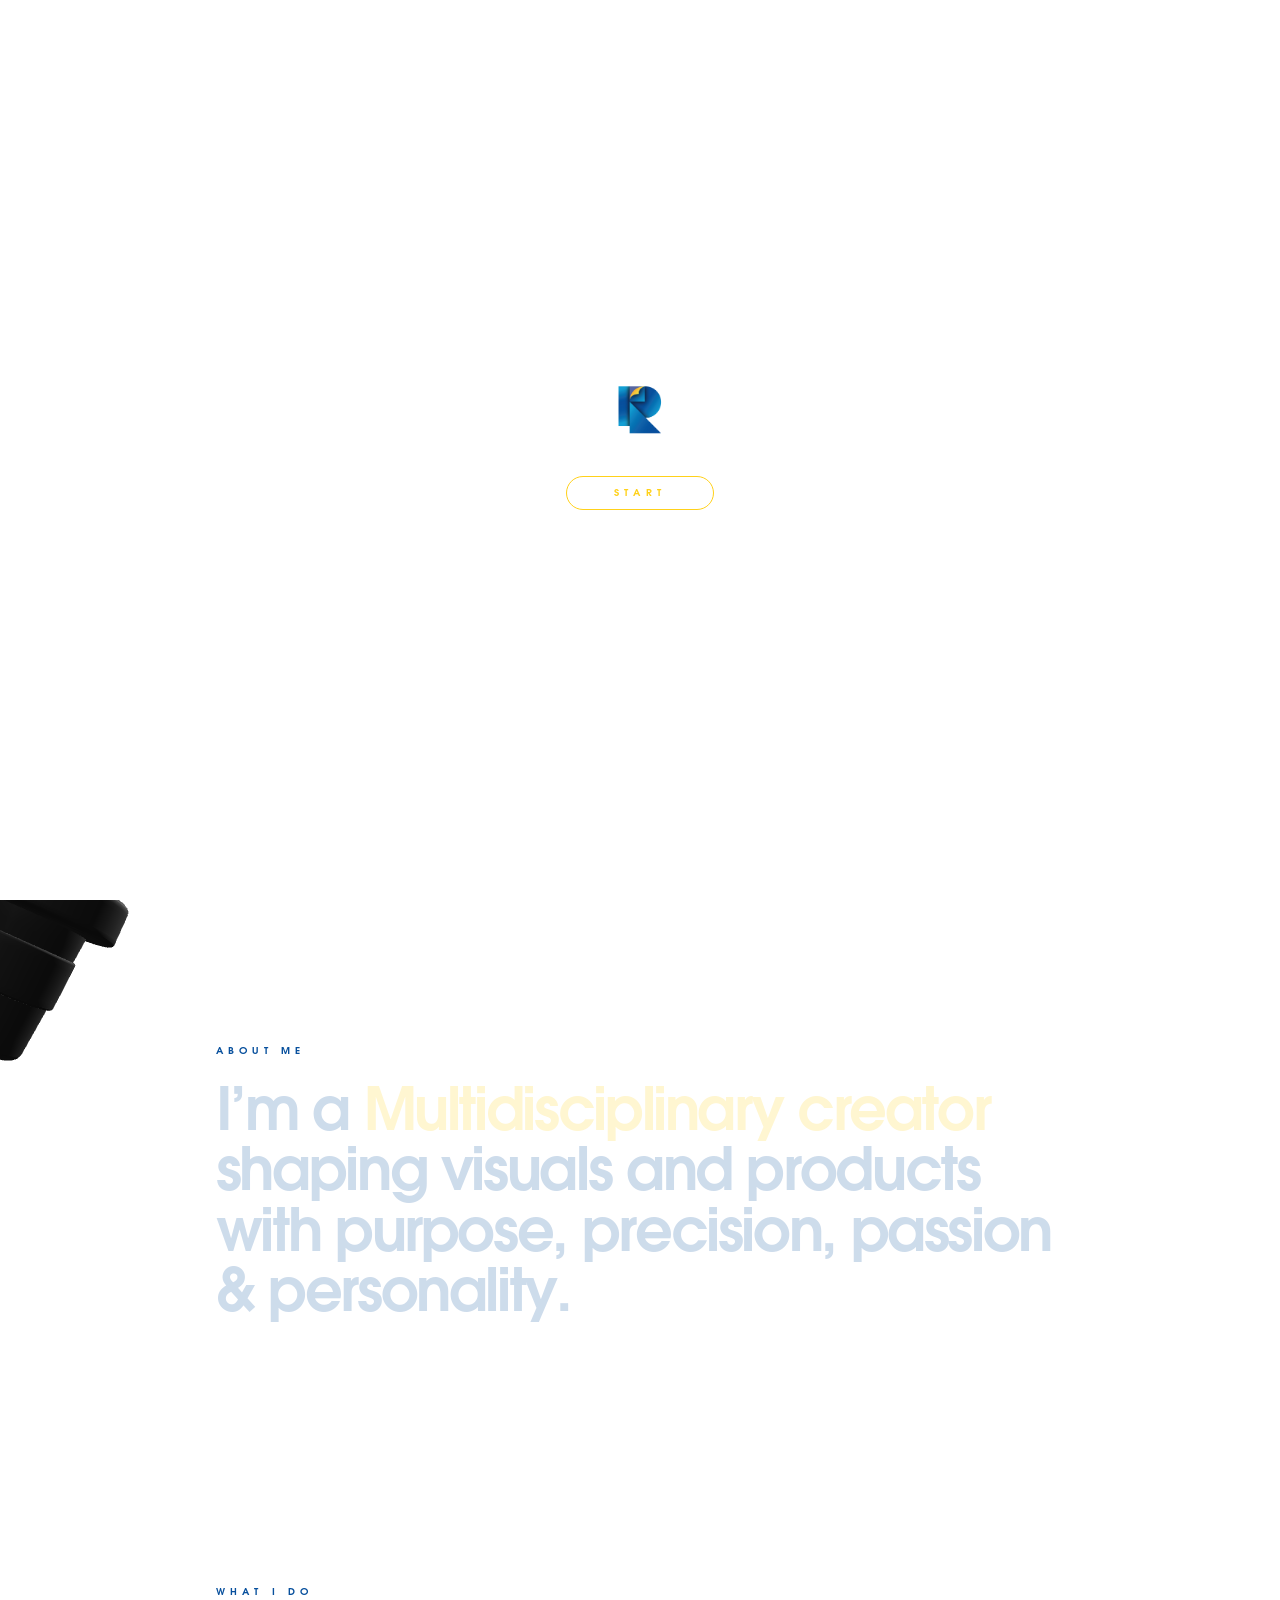
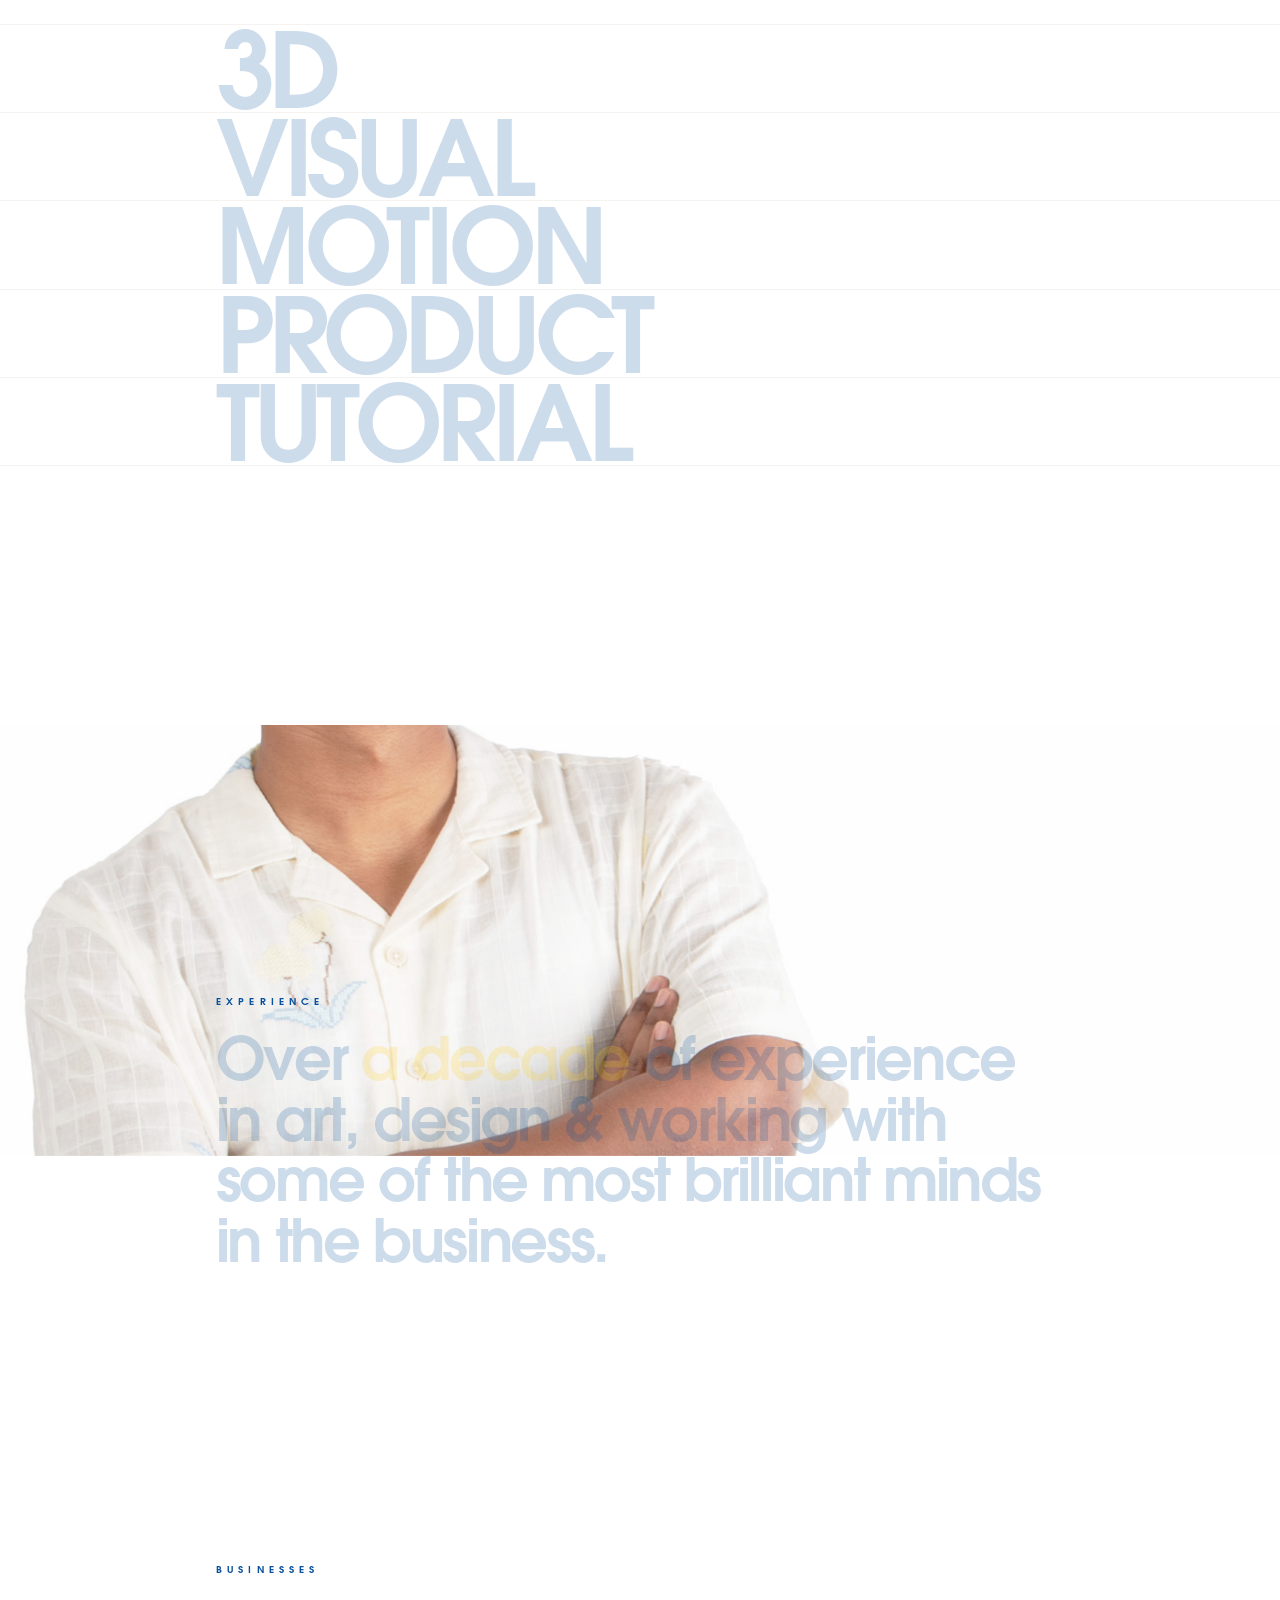
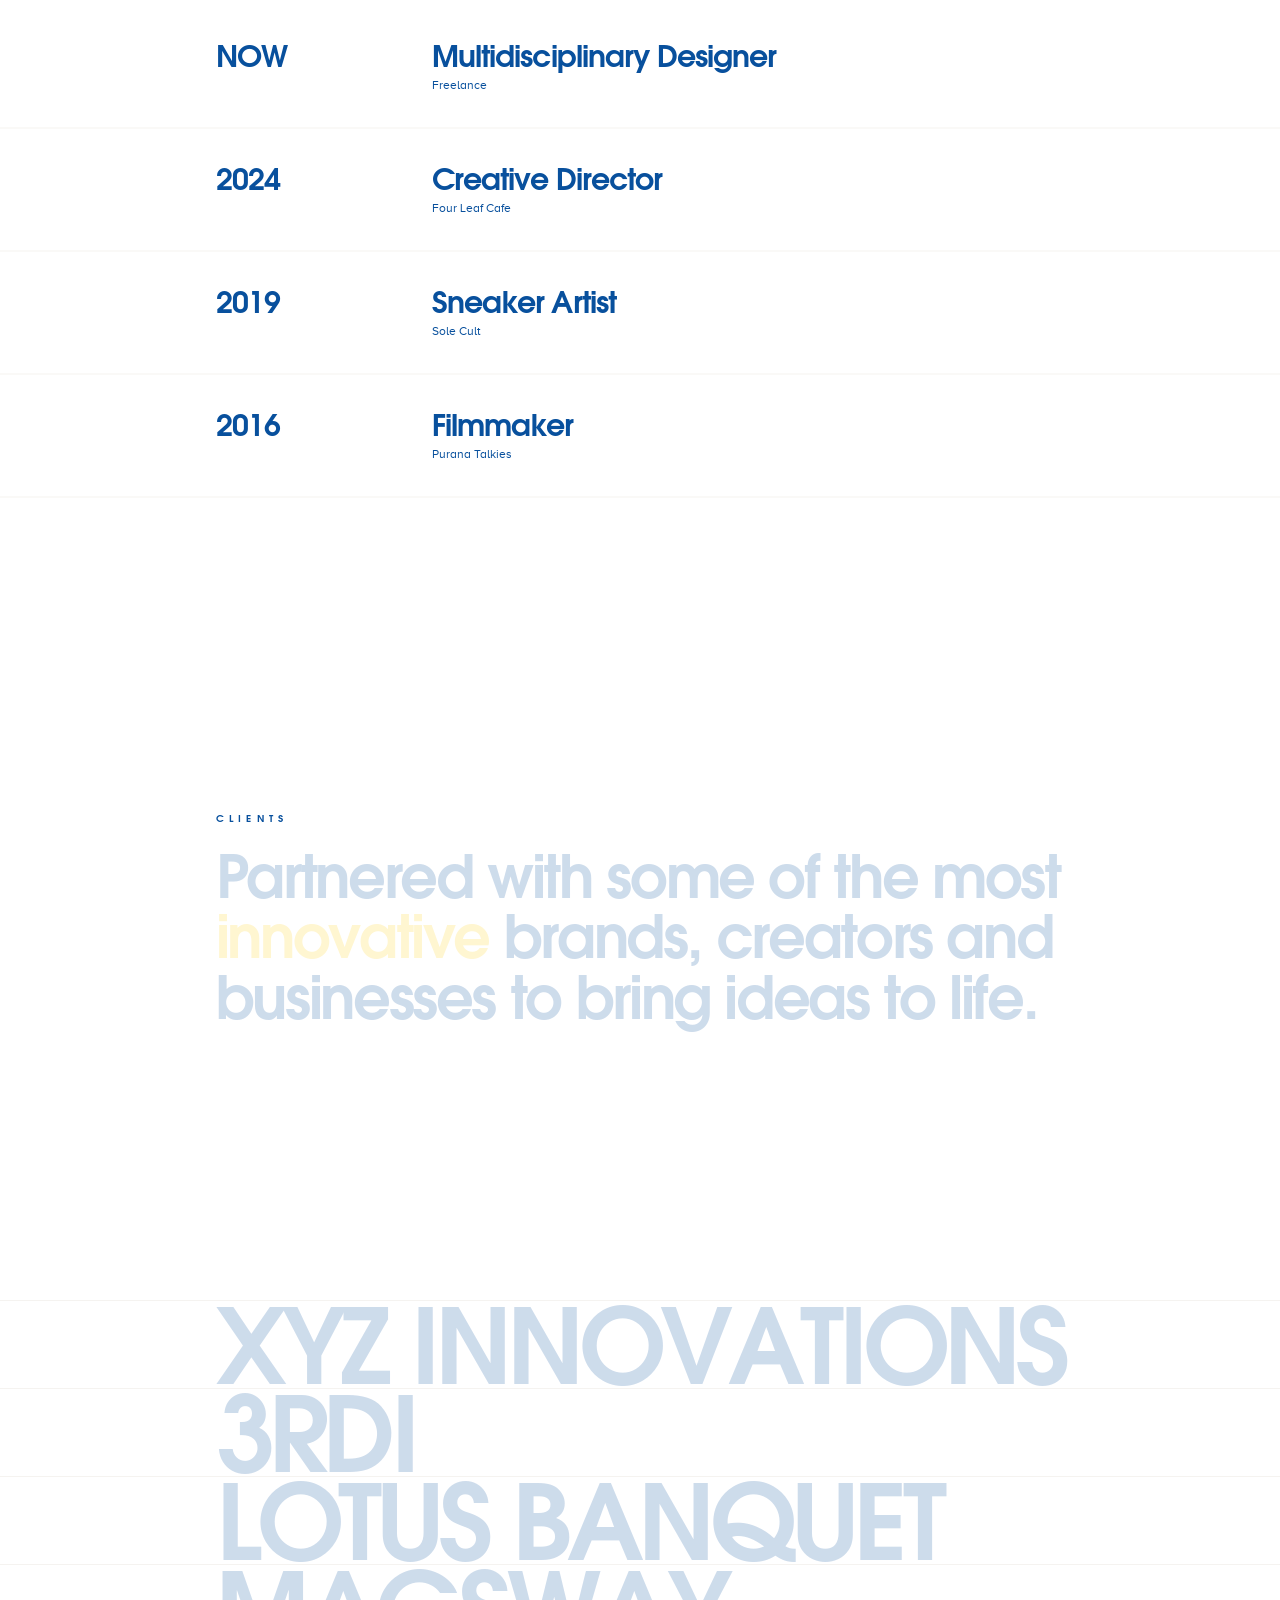
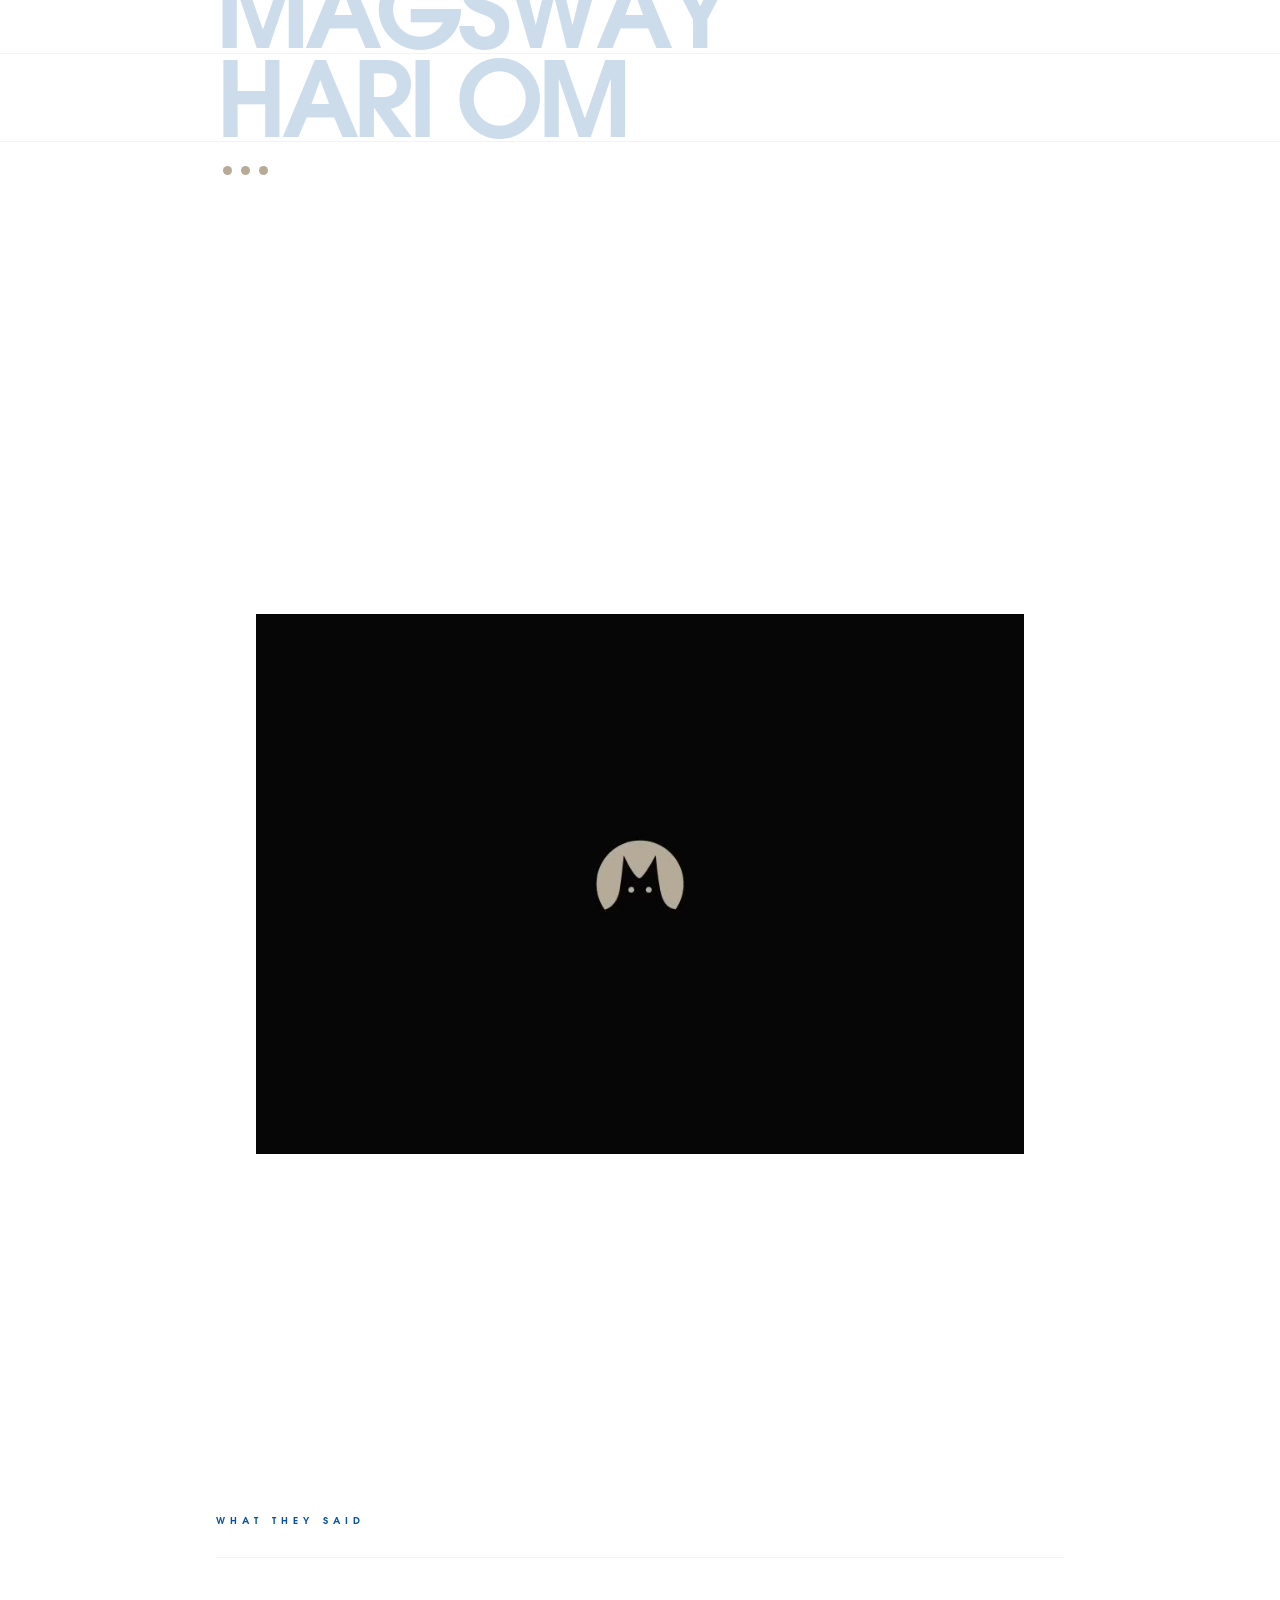
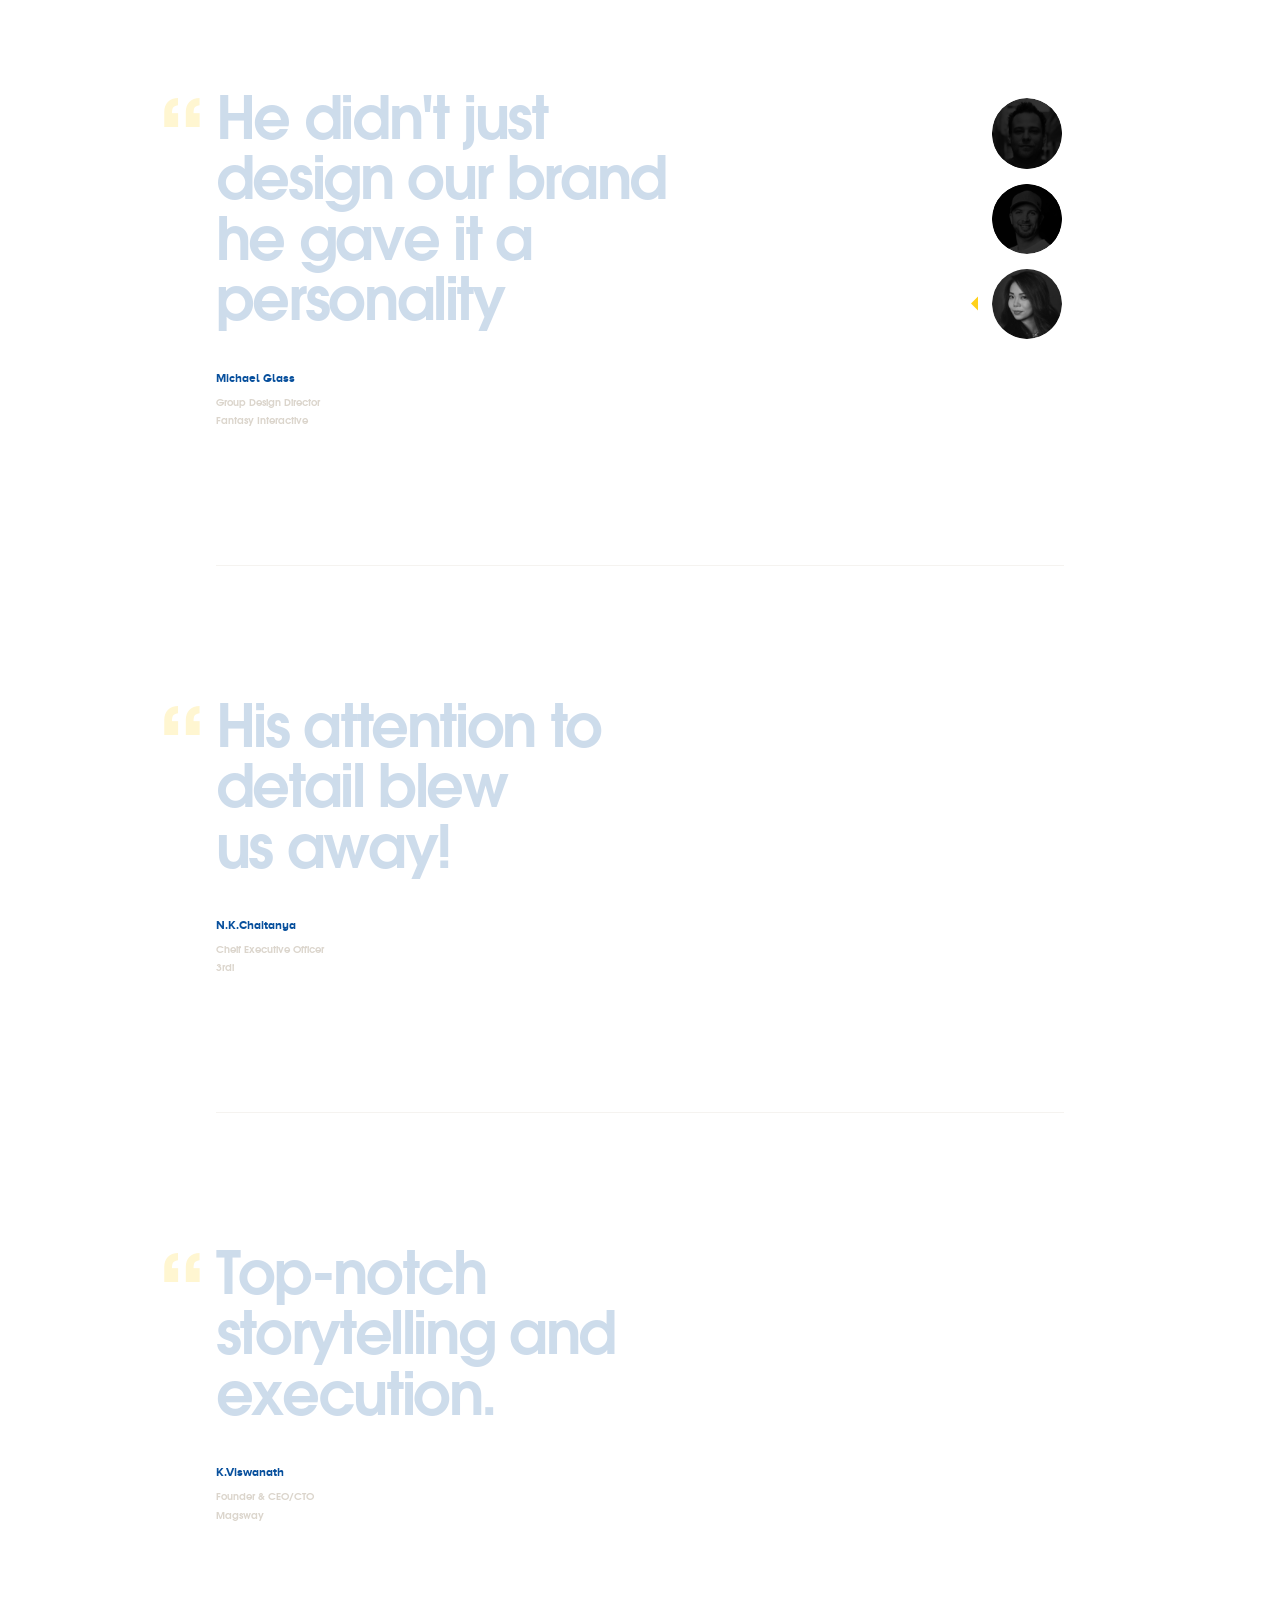
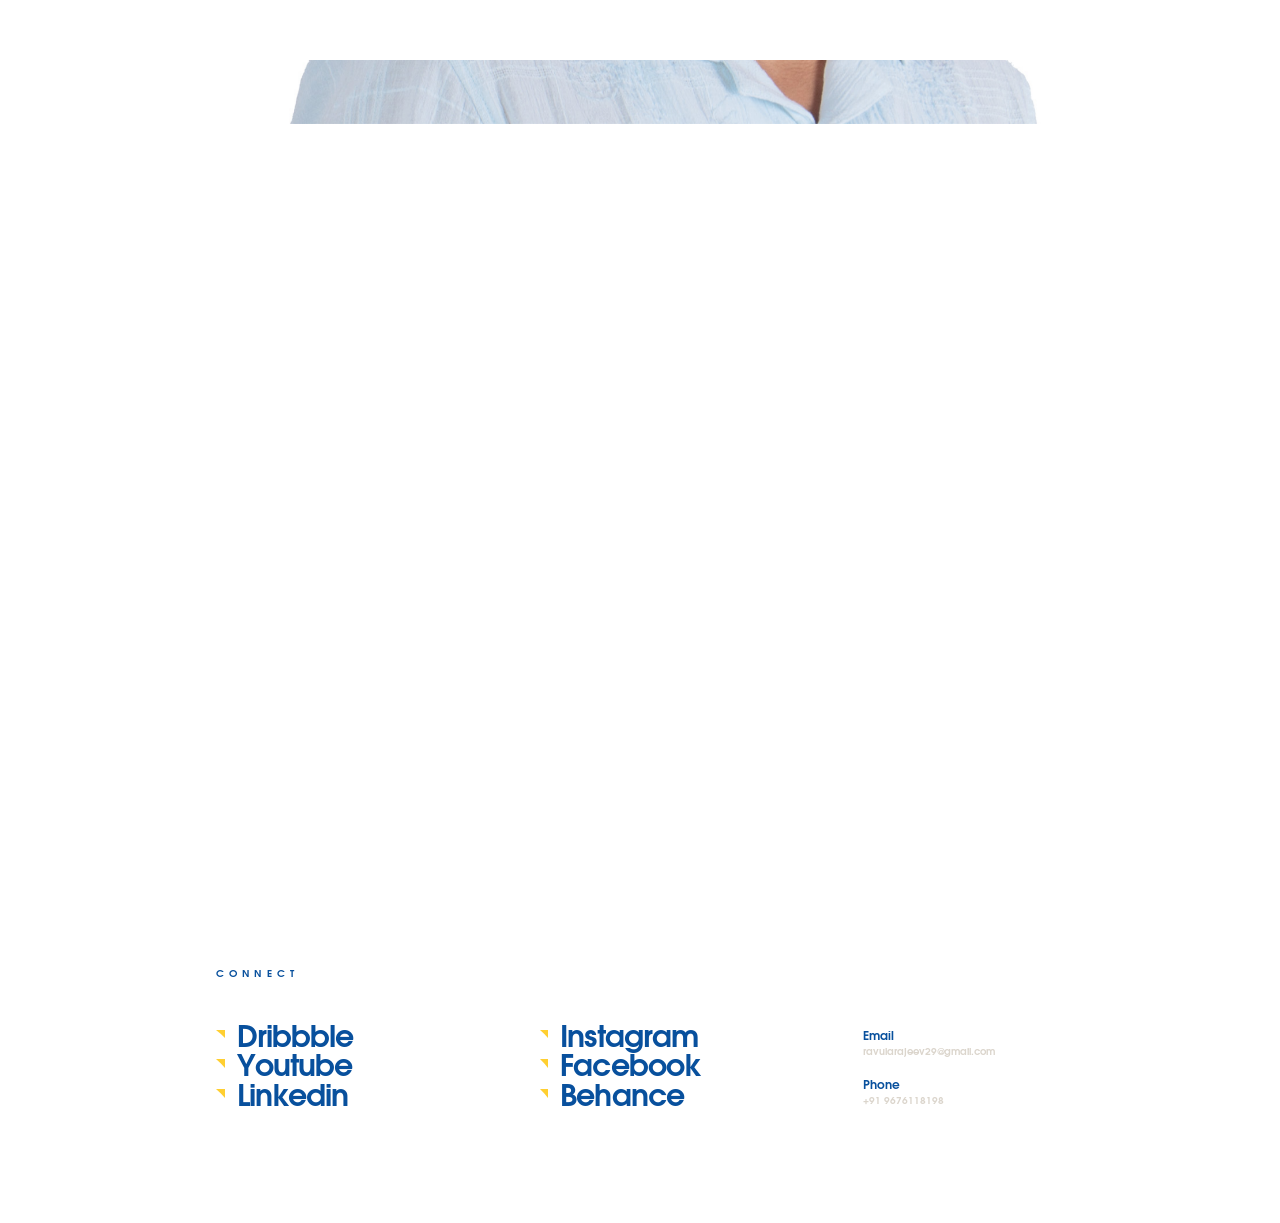
==== index.html @ 22e90c27 "Update index.html" ====
<!doctype html>
<html lang="en" class="js no-system-cursor">

<head>
    <meta charset="UTF-8">
    <meta name="viewport" content="width=device-width,initial-scale=1">
    <title>Rajeev Ravula - Multimedia Designer</title>
    <link rel="icon" sizes="32x32" href="assets/images/Untitled-3 copy.png">
    <meta name="description" content="I’m a selectively skilled product designer with strong focus on producing high quality &amp; impactful digital experience.">
    <script>
        history.scrollRestoration = "manual";
    </script>
    <meta name="robots" content="max-snippet:-1, max-image-preview:large, max-video-preview:-1">
    <meta name="generator" content="Powered by RajeevRavula@2025 - Creative developer." />
    <link rel="canonical" href="https://luxury-kangaroo-513842.netlify.app/">
    <meta property="og:locale" content="en_US">
    <meta property="og:type" content="website">
    <meta property="og:title" content="Rajeev Ravula - Multimedia Designer">
    <meta property="og:description" content="I’m a selectively skilled product designer with strong focus on producing high quality &amp; impactful digital experience.">
    <meta property="og:url" content="https://luxury-kangaroo-513842.netlify.app/">
    <meta property="og:site_name" content="Rajeev Ravula - Multimedia Designer">
    <meta property="og:image" content="assets/images/rr 1.jpg">
    <meta property="og:image:secure_url" content="assets/images/rr 1.jpg">
    <meta property="og:image:width" content="1200">
    <meta property="og:image:height" content="630">
    <meta name="twitter:card" content="summary_large_image">
    <meta name="twitter:description" content="I’m a selectively skilled product designer with strong focus on producing high quality &amp; impactful digital experience.">
    <meta name="twitter:title" content="Rajeev Ravula - Multidisciplinary Designer">
    <meta name="twitter:image" content="assets/images/rr 1.jpg">
    <link rel="shortlink" href="https://luxury-kangaroo-513842.netlify.app/">
    <link rel="apple-touch-icon" sizes="180x180" href="assets/favicon/apple-touch-icon.png">
    <link rel="icon" type="image/png" sizes="32x32" href="assets/favicon/favicon-32x32.png">
    <link rel="icon" type="image/png" sizes="16x16" href="assets/favicon/favicon-16x16.png">
    <link rel="manifest" href="assets/favicon/site.webmanifest">
    <link rel="mask-icon" href="assets/favicon/safari-pinned-tab.svg" color="#0d0d0d">
    <meta name="msapplication-TileColor" content="#0d0d0d">
    <meta name="theme-color" content="#0d0d0d">
    <script>
        /* <![CDATA[ */
        var siteData = {
            "siteUrl": "https://luxury-kangaroo-513842.netlify.app/"
        };
        /* ]]> */
    </script>
    <script src="assets/js/caching.js?v=1.0.0.3"></script>
    <style>
        body:not(.site__template-mobile) .is-animation-loading {
            opacity: 0;
        }

        body,
        html {
            scroll-behavior: unset !important;
            overscroll-behavior-y: none !important;
        }

        /* Hide scrollbar for Chrome, Safari and Opera */

        body::-webkit-scrollbar {
            display: none;
        }

        /* Hide scrollbar for IE, Edge and Firefox */

        body {
            -ms-overflow-style: none;
            /* IE and Edge */
            scrollbar-width: none;
            /* Firefox */
        }
    </style>
    <script async src="https://www.googletagmanager.com/gtag/js?id=G-79VFDFP12E"></script>
    <script>
        window.dataLayer = window.dataLayer || [];

        function gtag() {
            dataLayer.push(arguments);
        }
        gtag('js', new Date());

        gtag('config', 'G-79VFDFP12E');
    </script>
    <script defer="defer" src="vendor.bundle.js?v=1.0.0.3"></script>
    <script defer="defer" src="app.bundle.js?v=1.0.0.3"></script>
    <link href="app.css?v=1.0.0.3" rel="stylesheet">
</head>

<body class="home" style="overflow: hidden">
    <div class="page-loading js-page-loading" style="position: fixed;
        top: 0;
        z-index: 99999999;
        width: 100%;
        height: 100%;
        left: 0;
        background-color: #ffffff;">
        <div class="page-loading_inner js-page-loading_inner" style="opacity: 0"><svg id="page-loading_circle" width="270" height="270" viewBox="0 0 270 270" fill="none" xmlns="http://www.w3.org/2000/svg"><circle cx="136" cy="136" r="132" stroke="#ffd11a"/></svg>
            <div class="page-loading_logo"><img id="page-loading_logo" src="assets/images/Untitled-3 copy.png" width="400px" height="400px" alt="logo"></div><button id="js-page-loading_start" class="body-text page-loading_start">Start</button> <span id="js-page-loading_text" class="page-loading_text"><b class="js-loading_text">00</b>%</span></div>
    </div>
    <header class="header js-header">
        <div class="header_logo js-header_logo"><a class="link-logo" aria-label="Home page" href="/"><img class="svg" src="assets/images/Untitled-3 copy.png" alt="logo"></a></div>
        <div class="header_menu">
            <ul class="header_menu_list ul__reset">
                <li class="header_menu_item js-cursor-contract"><a href="#about" class="desc text-uppercase"><span class="header_menu_item_inner"><span class="header_menu_item_link header_menu_item_link__deep">About</span> <span class="header_menu_item_link header_menu_item_link__active">About</span></span></a></li>
                <li class="header_menu_item js-cursor-contract"><a href="#work" class="desc text-uppercase"><span class="header_menu_item_inner"><span class="header_menu_item_link header_menu_item_link__deep">Work</span> <span class="header_menu_item_link header_menu_item_link__active">Work</span></span></a></li>
                <li class="header_menu_item js-cursor-contract"><a href="#contact" class="desc text-uppercase"><span class="header_menu_item_inner"><span class="header_menu_item_link header_menu_item_link__deep">Contact</span> <span class="header_menu_item_link header_menu_item_link__active">Contact</span></span></a></li>
                <li class="header_menu_item js-cursor-contract">
    <!-- Notice the onclick added here! -->
    <a href="xv51.html" class="desc text-uppercase" onclick="window.open('xv51.html','_blank'); return false;">
        <span class="header_menu_item_inner">
            <span class="header_menu_item_link header_menu_item_link__deep">Project</span> 
            <span class="header_menu_item_link header_menu_item_link__active">Project</span>
        </span>
    </a>
</li>
            </ul>
        </div>
    </header>
    <main class="main-layer js-pageContent">
        <div class="layer layer__dark">
            <div class="container">
                <div id="about">
                    <div class="hero">
                        <div class="hero_bg" data-lenis-parallax=".5">
                            <div class="w-100 h-100 js-anim--scale" data-screen-offset="0.3"><video id="hero-bg-video" autoplay muted playsinline loop preload="none" data-pc="assets/video/websontentvideo.mp4" data-mobile="assets/video/websontentvideo.mp4"></video></div>
                        </div>
                        <div class="hero_content">
                            <div class="row justify-content-center">
                                <div class="col-lg-4 col-sm-8 col-12 hero_content_inner js-cursor-extend">
                                    <h6 class="text-center hero_content_inner_subtitle js-anim--lines--sim" data-screen-offset="0.8">Rajeev Ravula</h6>
                                    <h1 class="text-center js-anim--chars mb-0" data-screen-offset="0.6">making<br><strong>good</strong><br><strong>stuff</strong><br>since<br>2014</h1>
                                </div>
                            </div>
                        </div>
                    </div>
                    <div class="about js-about">
                        <div class="row about_me">
                            <div class="col-lg-8 col-sm-10 col-12 offset-lg-2 offset-sm-1">
                                <div class="about_content container_content js-cursor-extend">
                                    <p class="about_content_label body-text text-uppercase">About me</p>
                                    <div class="about_content_desc h2">
                                        <div class="scroll-paragraph-mask js-scroll-paragraph-mask">I’m a <strong>Multidisciplinary</strong> <strong>creator</strong> shaping visuals and products with purpose, precision, passion & personality.</div>
                                    </div>
                                </div>
                            </div>
                        </div>
                        <div class="about_ido">
                            <div class="js-about_ido_coffee about_ido_coffee">
                                <div class="js-about_ido_inner about_ido_inner" data-lenis-speed="-.1"></div>
                            </div>
                            <div class="js-about_ido_mouse about_ido_mouse">
                                <div class="js-about_ido_inner about_ido_inner" data-lenis-speed=".1"></div>
                            </div>
                            <div class="row">
                                <div class="col-lg-8 col-sm-10 offset-lg-2 offset-sm-1 col-12">
                                    <p class="about_content_label container_content body-text text-uppercase">What i do</p>
                                </div>
                            </div>
                            <div class="heading-mask js-heading-mask">
                                <div class="heading-mask_el heading-mask_el__deep container_content">
                                    <div class="row align-items-center">
                                        <div class="col-sm-6 offset-lg-2 offset-sm-1 col-12">
                                            <div class="simple-masking">
                                                <div class="js-simple-masking_el simple-masking_el js-cursor-contract">
                                                    <h2 class="h1 mb-0 js-heading-mask_heading">3D</h2>
                                                </div>
                                            </div>
                                        </div>
                                        <div class="col-3 op-0 d-lg-block d-none">
                                            <p class="mb-0 desc">I can produce anything that my RTX 4090 graphics card can render</p>
                                        </div>
                                    </div>
                                </div>
                                <div class="heading-mask_el heading-mask_el__masking container_content">
                                    <div class="row align-items-center">
                                        <div class="col-sm-6 offset-lg-2 offset-sm-1 col-12">
                                            <div class="simple-masking overflow-hidden">
                                                <div class="simple-masking_el">
                                                    <h2 class="h1 mb-0 text-dark">3D</h2>
                                                </div>
                                            </div>
                                        </div>
                                        <div class="col-lg-3 col-sm-4 col-12 text-dark d-sm-block d-none">
                                            <p class="mb-0 desc">I can produce anything that my RTX 4090 graphics card can render</p>
                                        </div>
                                    </div>
                                </div>
                            </div>
                            <div class="heading-mask js-heading-mask">
                                <div class="heading-mask_el heading-mask_el__deep container_content">
                                    <div class="row align-items-center">
                                        <div class="col-sm-6 offset-lg-2 offset-sm-1 col-12">
                                            <div class="simple-masking">
                                                <div class="js-simple-masking_el simple-masking_el js-cursor-contract">
                                                    <h2 class="h1 mb-0 js-heading-mask_heading">Visual</h2>
                                                </div>
                                            </div>
                                        </div>
                                        <div class="col-3 op-0 d-lg-block d-none">
                                            <p class="mb-0 desc">I search the internet for visual references and then combine them to create my own work.</p>
                                        </div>
                                    </div>
                                </div>
                                <div class="heading-mask_el heading-mask_el__masking container_content">
                                    <div class="row align-items-center">
                                        <div class="col-sm-6 offset-lg-2 offset-sm-1 col-12">
                                            <div class="simple-masking overflow-hidden">
                                                <div class="simple-masking_el">
                                                    <h2 class="h1 mb-0 text-dark">Visual</h2>
                                                </div>
                                            </div>
                                        </div>
                                        <div class="col-lg-3 col-sm-4 col-12 text-dark d-sm-block d-none">
                                            <p class="mb-0 desc">I search the internet for visual references and then combine them to create my own work.</p>
                                        </div>
                                    </div>
                                </div>
                            </div>
                            <div class="heading-mask js-heading-mask">
                                <div class="heading-mask_el heading-mask_el__deep container_content">
                                    <div class="row align-items-center">
                                        <div class="col-sm-6 offset-lg-2 offset-sm-1 col-12">
                                            <div class="simple-masking">
                                                <div class="js-simple-masking_el simple-masking_el js-cursor-contract">
                                                    <h2 class="h1 mb-0 js-heading-mask_heading">Motion</h2>
                                                </div>
                                            </div>
                                        </div>
                                        <div class="col-3 op-0 d-lg-block d-none">
                                            <p class="mb-0 desc">I use fancy motion that makes my design more interesting than it actually is</p>
                                        </div>
                                    </div>
                                </div>
                                <div class="heading-mask_el heading-mask_el__masking container_content">
                                    <div class="row align-items-center">
                                        <div class="col-sm-6 offset-lg-2 offset-sm-1 col-12">
                                            <div class="simple-masking overflow-hidden">
                                                <div class="simple-masking_el">
                                                    <h2 class="h1 mb-0 text-dark">Motion</h2>
                                                </div>
                                            </div>
                                        </div>
                                        <div class="col-lg-3 col-sm-4 col-12 text-dark d-sm-block d-none">
                                            <p class="mb-0 desc">I use fancy motion that makes my design more interesting than it actually is</p>
                                        </div>
                                    </div>
                                </div>
                            </div>
                            <div class="heading-mask js-heading-mask">
                                <div class="heading-mask_el heading-mask_el__deep container_content">
                                    <div class="row align-items-center">
                                        <div class="col-sm-6 offset-lg-2 offset-sm-1 col-12">
                                            <div class="simple-masking">
                                                <div class="js-simple-masking_el simple-masking_el js-cursor-contract">
                                                    <h2 class="h1 mb-0 js-heading-mask_heading">Product</h2>
                                                </div>
                                            </div>
                                        </div>
                                        <div class="col-3 op-0 d-lg-block d-none">
                                            <p class="mb-0 desc">I utilize common design best practices, test, and re-iterate until it works (hopefully).</p>
                                        </div>
                                    </div>
                                </div>
                                <div class="heading-mask_el heading-mask_el__masking container_content">
                                    <div class="row align-items-center">
                                        <div class="col-sm-6 offset-lg-2 offset-sm-1 col-12">
                                            <div class="simple-masking overflow-hidden">
                                                <div class="simple-masking_el">
                                                    <h2 class="h1 mb-0 text-dark">Product</h2>
                                                </div>
                                            </div>
                                        </div>
                                        <div class="col-lg-3 col-sm-4 col-12 text-dark d-sm-block d-none">
                                            <p class="mb-0 desc">I utilize common design best practices, test, and re-iterate until it works (hopefully).</p>
                                        </div>
                                    </div>
                                </div>
                            </div>
                            <div class="heading-mask js-heading-mask">
                                <div class="heading-mask_el heading-mask_el__deep container_content">
                                    <div class="row align-items-center">
                                        <div class="col-sm-6 offset-lg-2 offset-sm-1 col-12">
                                            <div class="simple-masking">
                                                <div class="js-simple-masking_el simple-masking_el js-cursor-contract">
                                                    <h2 class="h1 mb-0 js-heading-mask_heading">Tutorial</h2>
                                                </div>
                                            </div>
                                        </div>
                                        <div class="col-3 op-0 d-lg-block d-none">
                                            <p class="mb-0 desc">I thought I’d make millions of $ from Youtube but I didn’t</p>
                                        </div>
                                    </div>
                                </div>
                                <div class="heading-mask_el heading-mask_el__masking container_content">
                                    <div class="row align-items-center">
                                        <div class="col-sm-6 offset-lg-2 offset-sm-1 col-12">
                                            <div class="simple-masking overflow-hidden">
                                                <div class="simple-masking_el">
                                                    <h2 class="h1 mb-0 text-dark">Tutorial</h2>
                                                </div>
                                            </div>
                                        </div>
                                        <div class="col-lg-3 col-sm-4 col-12 text-dark d-sm-block d-none">
                                            <p class="mb-0 desc">I thought I’d make millions of $ from Youtube but I didn’t</p>
                                        </div>
                                    </div>
                                </div>
                            </div>
                        </div>
                    </div>
                </div>
                <div id="work">
                    <div class="work" id="work">
                        <div class="row work_experience">
                            <div class="work_bg" data-lenis-speed=".5">
                                <picture class="image__object-fit d-lg-block d-none"><img src="assets/images/work-50.jpg" class="js-image--lazy" data-srcset="assets/images/work-400.jpg 400w, assets/images/work-800.jpg 800w, assets/images/work-1200.jpg 1200w, assets/images/work-1600.jpg 1600w, assets/images/work-2400.jpg 2400w, assets/images/work.jpg 3456w"
                                        width="1728" height="1008" sizes="(max-width: 1728px) 100vw, 1728px" alt="work" /></picture>
                                <picture class="image__object-fit d-lg-none d-block"><img src="assets/images/work-mobile-50.jpg" class="js-image--lazy" data-srcset="assets/images/work-mobile-400.jpg 400w, assets/images/work-mobile-800.jpg 800w, assets/images/work-mobile.jpg 858w" width="429" height="914"
                                        sizes="(max-width: 429px) 100vw, 914px" alt="work-mobile" /></picture>
                            </div>
                            <div class="col-lg-8 col-sm-10 offset-lg-2 offset-sm-1 col-12">
                                <div class="work_content container_content js-cursor-extend">
                                    <p class="work_content_label body-text text-uppercase">Experience</p>
                                    <div class="work_content_desc h2">
                                        <div class="scroll-paragraph-mask js-scroll-paragraph-mask">Over <strong>a decade</strong> of experience in art, design & working <br class="d-lg-none d-inline">with some of <br class="d-lg-none d-inline">the most <br class="d-lg-none d-inline">brilliant <br class="d-lg-none d-inline">minds in the business.</div>
                                    </div>
                                </div>
                            </div>
                        </div>
                        <div class="work_history">
                            <div class="row work_heading work_history_heading">
                                <div class="col-lg-8 col-sm-10 offset-lg-2 offset-sm-1 col-12">
                                    <p class="work_content_label container_content body-text text-uppercase mb-0">Businesses</p>
                                </div>
                            </div>
                            <div class="heading-mask heading-mask__now">
                                <div class="heading-mask_el container_content heading-mask_el__deep">
                                    <div class="row">
                                        <div class="col-sm-2 offset-lg-2 offset-sm-1 col-3">
                                            <div class="simple-masking">
                                                <div class="simple-masking_el"><span class="h3 mb-1">NOW</span></div>
                                            </div>
                                        </div>
                                        <div class="col-lg-6 col-sm-8 col-9">
                                            <div class="simple-masking_el js-simple-masking_el js-cursor-contract">
                                                <p class="h3 mb-1">Multidisciplinary Designer</p>
                                               
                                                 <p class="mb-0 desc font-400">
                                                    <a href="https://fourleafcafe.in" target="_blank" rel="noopener noreferrer">Freelance</a>
                                                </p>
                                            </div>
                                        </div>
                                    </div>
                                </div>
                                <div class="heading-mask_el container_content heading-mask_el__masking">
                                    <div class="row">
                                        <div class="col-sm-2 offset-lg-2 offset-sm-1 col-3">
                                            <div class="simple-masking">
                                                <div class="simple-masking_el"><span class="h3 mb-1 text-dark">NOW</span></div>
                                            </div>
                                        </div>
                                        <div class="col-lg-6 col-sm-8 col-9">
                                            <div class="simple-masking_el">
                                                <h4 class="h3 mb-1 text-dark">Designer</h4>
                                         
                                                 <p class="mb-0 desc font-400">
                                                    <a href="https://fourleafcafe.in" target="_blank" rel="noopener noreferrer">Freelance</a>
                                                </p>
                                            </div>
                                        </div>
                                    </div>
                                </div>
                            </div>
                            <div class="heading-mask">
                                <div class="heading-mask_el container_content heading-mask_el__deep">
                                    <div class="row">
                                        <div class="col-sm-2 offset-lg-2 offset-sm-1 col-3">
                                            <div class="simple-masking">
                                                <div class="simple-masking_el"><span class="h3 mb-1">2024</span></div>
                                            </div>
                                        </div>
                                        <div class="col-lg-6 col-sm-8 col-9">
                                            <div class="simple-masking_el js-simple-masking_el js-cursor-contract">
                                                <p class="h3 mb-1">Creative Director</p>
                                                <p class="mb-0 desc font-400">
                                                    <a href="https://fourleafcafe.in" target="_blank" rel="noopener noreferrer">Four Leaf Cafe</a>
                                                </p>
                                            </div>
                                        </div>
                                    </div>
                                </div>
                                <div class="heading-mask_el container_content heading-mask_el__masking">
                                    <div class="row">
                                        <div class="col-sm-2 offset-lg-2 offset-sm-1 col-3">
                                            <div class="simple-masking">
                                                <div class="simple-masking_el"><span class="h3 mb-1 text-dark">2024</span></div>
                                            </div>
                                        </div>
                                        <div class="col-lg-6 col-sm-8 col-9">
                                            <div class="simple-masking_el">
                                                <p class="h3 mb-1 text-dark">Founder</p>
                                                <p class="mb-0 desc font-400 text-dark" style="text-decoration: none;">Four Leaf Cafe</p>
                                            </div>
                                        </div>
                                    </div>
                                </div>
                            </div>
                            <div class="heading-mask">
                                <div class="heading-mask_el container_content heading-mask_el__deep">
                                    <div class="row">
                                        <div class="col-sm-2 offset-lg-2 offset-sm-1 col-3">
                                            <div class="simple-masking">
                                                <div class="simple-masking_el"><span class="h3 mb-1">2019</span></div>
                                            </div>
                                        </div>
                                        <div class="col-lg-6 col-sm-8 col-9">
                                            <div class="simple-masking_el js-simple-masking_el js-cursor-contract">
                                                <p class="h3 mb-1">Sneaker Artist</p>
                                                <p class="mb-0 desc font-400">
                                                    <a href="https://solecult.in" target="_blank" rel="noopener noreferrer">Sole Cult</a>
                                                </p>
                                            </div>
                                        </div>
                                    </div>
                                </div>
                                <div class="heading-mask_el container_content heading-mask_el__masking">
                                    <div class="row">
                                        <div class="col-sm-2 offset-lg-2 offset-sm-1 col-3">
                                            <div class="simple-masking">
                                                <div class="simple-masking_el"><span class="h3 mb-1 text-dark">2019</span></div>
                                            </div>
                                        </div>
                                        <div class="col-lg-6 col-sm-8 col-9">
                                            <div class="simple-masking_el">
                                                <p class="h3 mb-1 text-dark">Founder</p>
                                                <p class="mb-0 desc font-400 text-dark" style="text-decoration: none;">Sole Cult</p>
                                            </div>
                                        </div>
                                    </div>
                                </div>
                            </div>
                            <div class="heading-mask">
                                <div class="heading-mask_el container_content heading-mask_el__deep">
                                    <div class="row">
                                        <div class="col-sm-2 offset-lg-2 offset-sm-1 col-3">
                                            <div class="simple-masking">
                                                <div class="simple-masking_el"><span class="h3 mb-1">2016</span></div>
                                            </div>
                                        </div>
                                        <div class="col-lg-6 col-sm-8 col-9">
                                            <div class="simple-masking_el js-simple-masking_el js-cursor-contract">
                                                <p class="h3 mb-1">Filmmaker</p>
                                                <p class="mb-0 desc font-400">
                                                    <a href="https://solecult.in" target="_blank" rel="noopener noreferrer">Purana Talkies</a>
                                                </p>
                                            </div>
                                        </div>
                                    </div>
                                </div>
                                <div class="heading-mask_el container_content heading-mask_el__masking">
                                    <div class="row">
                                        <div class="col-sm-2 offset-lg-2 offset-sm-1 col-3">
                                            <div class="simple-masking">
                                                <div class="simple-masking_el"><span class="h3 mb-1 text-dark">2016</span></div>
                                            </div>
                                        </div>
                                        <div class="col-lg-6 col-sm-8 col-9">
                                            <div class="simple-masking_el">
                                                <p class="h3 mb-1 text-dark">Co-Founder</p>
                                                <p class="mb-0 desc font-400 text-dark" style="text-decoration: none;">Purana Talkies</p>
                                            </div>
                                        </div>
                                    </div>
                                </div>
                            </div>
                        </div>
                    </div>
                    <div class="client js-client" id="client">
                        <div class="row client_info">
                            <div class="col-lg-9 col-sm-10 offset-lg-2 offset-sm-1 col-12">
                                <div class="client_content container_content js-cursor-extend">
                                    <p class="client_content_label body-text text-uppercase">Clients</p>
                                    <div class="client_content_desc h2">
                                        <div class="scroll-paragraph-mask js-scroll-paragraph-mask">Partnered with some of the most <strong>innovative</strong> brands, creators and businesses to bring ideas to life.</div>
                                    </div>
                                </div>
                            </div>
                        </div>
                        <div class="client_list">
                            <div class="client_list_3d" data-lenis-speed=".1">
                                <div class="js-client_list_3d client_list_3d_inner"></div>
                                <div class="client_list_3d_image"><img src="assets/images/planet-1-1.png" alt="planet"></div>
                            </div>
                            <div class="client_list_inner">
                                <div class="heading-mask js-heading-mask">
                                    <div class="heading-mask_el heading-mask_el__deep">
                                        <div class="row align-items-center">
                                            <div class="col-lg-10 offset-lg-2 col-sm-11 offset-sm-1 col-12">
                                                <div class="simple-masking overflow-hidden">
                                                    <div class="simple-masking_el js-simple-masking_el js-cursor-contract">
                                                        <h2 class="h1 mb-0 js-heading-mask_heading container_content none-break">XYZ innovations</h2>
                                                    </div>
                                                </div>
                                            </div>
                                        </div>
                                    </div>
                                    <div class="heading-mask_el heading-mask_el__masking">
                                        <div class="row align-items-center">
                                            <div class="col-sm-6 offset-lg-2 offset-sm-1 col-12">
                                                <div class="simple-masking overflow-hidden">
                                                    <div class="simple-masking_el">
                                                        <h2 class="h1 mb-0 text-dark none-break none-break">XYZ innovations</h2>
                                                    </div>
                                                </div>
                                            </div>
                                            <div class="col-lg-3 col-sm-4 text-dark d-sm-block d-none">
                                                <p class="mb-0 desc">Shaped XYZ Innovations' identity from scratch—logo, branding, and a dash of creativity.</p>
                                            </div>
                                        </div>
                                    </div>
                                </div>
                                <div class="heading-mask js-heading-mask">
                                    <div class="heading-mask_el heading-mask_el__deep">
                                        <div class="row align-items-center">
                                            <div class="col-lg-10 offset-lg-2 col-sm-11 offset-sm-1 col-12">
                                                <div class="simple-masking overflow-hidden">
                                                    <div class="simple-masking_el js-simple-masking_el js-cursor-contract">
                                                        <h2 class="h1 mb-0 js-heading-mask_heading container_content none-break">3rdi</h2>
                                                    </div>
                                                </div>
                                            </div>
                                        </div>
                                    </div>
                                    <div class="heading-mask_el heading-mask_el__masking container_content">
                                        <div class="row align-items-center">
                                            <div class="col-sm-6 offset-lg-2 offset-sm-1 col-12">
                                                <div class="simple-masking overflow-hidden">
                                                    <div class="simple-masking_el">
                                                        <h2 class="h1 mb-0 text-dark none-break">3rdi</h2>
                                                    </div>
                                                </div>
                                            </div>
                                            <div class="col-lg-3 col-sm-4 text-dark d-sm-block d-none">
                                                <p class="mb-0 desc">Created an animated explainer video for 3rdi, making their product easier to understand (and harder to ignore).</p>
                                            </div>
                                        </div>
                                    </div>
                                </div>
                                <div class="heading-mask js-heading-mask">
                                    <div class="heading-mask_el heading-mask_el__deep">
                                        <div class="row align-items-center">
                                            <div class="col-lg-10 offset-lg-2 col-sm-11 offset-sm-1 col-12">
                                                <div class="simple-masking overflow-hidden">
                                                    <div class="simple-masking_el js-simple-masking_el js-cursor-contract">
                                                        <h2 class="h1 mb-0 js-heading-mask_heading container_content none-break">Lotus Banquet</h2>
                                                    </div>
                                                </div>
                                            </div>
                                        </div>
                                    </div>
                                    <div class="heading-mask_el heading-mask_el__masking container_content">
                                        <div class="row align-items-center">
                                            <div class="col-sm-6 offset-lg-2 offset-sm-1 col-12">
                                                <div class="simple-masking overflow-hidden">
                                                    <div class="simple-masking_el">
                                                        <h2 class="h1 mb-0 text-dark none-break">Lotus Banquet</h2>
                                                    </div>
                                                </div>
                                            </div>
                                            <div class="col-lg-3 col-sm-4 text-dark d-sm-block d-none">
                                                <p class="mb-0 desc">Designed the logo and brand identity for Lotus Banquet Halls. Now it looks as grand as the celebrations inside.</p>
                                            </div>
                                        </div>
                                    </div>
                                </div>
                                <div class="heading-mask js-heading-mask">
                                    <div class="heading-mask_el heading-mask_el__deep">
                                        <div class="row align-items-center">
                                            <div class="col-lg-10 offset-lg-2 col-sm-11 offset-sm-1 col-12">
                                                <div class="simple-masking overflow-hidden">
                                                    <div class="simple-masking_el js-simple-masking_el js-cursor-contract">
                                                        <h2 class="h1 mb-0 js-heading-mask_heading container_content none-break">MagSway</h2>
                                                    </div>
                                                </div>
                                            </div>
                                        </div>
                                    </div>
                                    <div class="heading-mask_el heading-mask_el__masking">
                                        <div class="row align-items-center">
                                            <div class="col-sm-6 offset-lg-2 offset-sm-1 col-12">
                                                <div class="simple-masking overflow-hidden">
                                                    <div class="simple-masking_el">
                                                        <h2 class="h1 mb-0 text-dark none-break">MagSway</h2>
                                                    </div>
                                                </div>
                                            </div>
                                            <div class="col-lg-3 col-sm-4 text-dark d-sm-block d-none">
                                                <p class="mb-0 desc">Worked with Magsway’s design team as an illustrator and graphic designer, creating assets for their dashboard and platform.</p>
                                            </div>
                                        </div>
                                    </div>
                                </div>
                                <div class="heading-mask js-heading-mask">
                                    <div class="heading-mask_el heading-mask_el__deep">
                                        <div class="row align-items-center">
                                            <div class="col-lg-10 offset-lg-2 col-sm-11 offset-sm-1 col-12">
                                                <div class="simple-masking overflow-hidden">
                                                    <div class="simple-masking_el js-simple-masking_el js-cursor-contract">
                                                        <h2 class="h1 mb-0 js-heading-mask_heading container_content none-break">Hari Om</h2>
                                                    </div>
                                                </div>
                                            </div>
                                        </div>
                                    </div>
                                    <div class="heading-mask_el heading-mask_el__masking container_content">
                                        <div class="row align-items-center">
                                            <div class="col-sm-6 offset-lg-2 offset-sm-1 col-12">
                                                <div class="simple-masking overflow-hidden">
                                                    <div class="simple-masking_el">
                                                        <h2 class="h1 mb-0 text-dark none-break">Hari Om</h2>
                                                    </div>
                                                </div>
                                            </div>
                                            <div class="col-lg-3 col-sm-4 text-dark d-sm-block d-none">
                                                <p class="mb-0 desc">Shot and crafted a video showcasing Hari Om Pipes' factory, product lineup, and manufacturing process.</p>
                                            </div>
                                        </div>
                                    </div>
                                </div>
                            </div>
                            <div class="row">
                                <div class="col-lg-10 offset-lg-2 col-sm-11 offset-sm-1 col-12">
                                    <div class="dots container_content"><span></span> <span></span> <span></span></div>
                                </div>
                            </div>
                        </div>
                    </div>
                    <div class="video" id="video">
                        <div class="videoPlayer js-videoPlayer">
                            <div class="videoPlayer_inner js-videoPlayer_inner"><video id="videoPlayer" playsinline muted loop preload="auto" data-poster="assets/images/reel-poster.jpg" data-poster-mobile="assets/images/reel-mobile-poster.jpg" data-src-mobile="assets/video/final.mp4" data-src="assets/video/final.mp4"
                                    width="1920" height="1080"></video><button class="js-btnBigPlay videoPlayer_btn"><img src="assets/icons/ic-play.svg" alt="icon-play"></button></div>
                        </div>
                    </div>
                    <div class="testimonials js-testimonials">
                        <div class="row">
                            <div class="col-lg-8 col-sm-10 col-12 offset-lg-2 offset-sm-1">
                                <p class="testimonials_content_label container_content body-text text-uppercase">WHAT THEY SAID</p>
                            </div>
                            <div class="col-lg-1 col-2 offset-sm-9 offset-10">
                                <div class="testimonials_thumbs">
                                    <div class="js-testimonials_thumbs_list testimonials_thumbs_list">
                                        <div class="testimonials_thumbs_inner">
                                            <ul class="testimonials_thumbs_list_list ul__reset">
                                                <li class="thumb-item is-active"><span class="thumb-item_inner"><img src="assets/images/michael-glass.jpg" alt="michael-glass"></span></li>
                                                <li class="thumb-item"><span class="thumb-item_inner"><img src="assets/images/peter-smart.jpg" alt="peter-smart"></span></li>
                                                <li class="thumb-item"><span class="thumb-item_inner"><img src="assets/images/linh-le.jpg" alt="linh-le"></span></li>
                                            </ul><span class="testimonials_thumbs_flash js-testimonials_thumbs_flash"></span></div>
                                    </div>
                                </div>
                            </div>
                        </div>
                        <div class="testimonial_lists js-testimonial_lists row">
                            <div class="col-lg-8 col-sm-10 col-12 offset-lg-2 offset-sm-1">
                                <div class="testimonial js-testimonial">
                                    <div class="testimonial_inner container_content js-cursor-extend">
                                        <div class="testimonial_content h2">
                                            <p class="mb-0 scroll-paragraph-mask js-scroll-paragraph-mask"><b>“</b>He didn't just <br>design our brand <br>he gave it a <br>personality</p>
                                        </div>
                                        <div class="testimonial_info">
                                            <p class="testimonial_info_name desc mb-1">Michael Glass</p>
                                            <p class="testimonial_info_position sub-content">Group Design Director</p>
                                            <p class="testimonial_info_company sub-content">Fantasy Interactive</p>
                                        </div>
                                    </div>
                                </div>
                                <div class="testimonial js-testimonial">
                                    <div class="testimonial_inner container_content js-cursor-extend">
                                        <div class="testimonial_content h2">
                                            <p class="mb-0 scroll-paragraph-mask js-scroll-paragraph-mask"><b>“</b>His attention to<br>detail blew<br>us away!</p>
                                        </div>
                                        <div class="testimonial_info">
                                            <p class="testimonial_info_name desc mb-1">N.K.Chaitanya</p>
                                            <p class="testimonial_info_position sub-content">Cheif Executive Officer</p>
                                            <p class="testimonial_info_company sub-content">3rdi</p>
                                        </div>
                                    </div>
                                </div>
                                <div class="testimonial js-testimonial">
                                    <div class="testimonial_inner container_content js-cursor-extend">
                                        <div class="testimonial_content h2">
                                            <p class="mb-0 scroll-paragraph-mask js-scroll-paragraph-mask"><b>“</b>Top-notch<br>storytelling and<br>execution.</p>
                                        </div>
                                        <div class="testimonial_info">
                                            <p class="testimonial_info_name desc mb-1">K.Viswanath</p>
                                            <p class="testimonial_info_position sub-content">Founder & CEO/CTO</p>
                                            <p class="testimonial_info_company sub-content">Magsway</p>
                                        </div>
                                    </div>
                                </div>
                            </div>
                        </div>
                    </div>
                </div>
                <div id="contact">
                    <div class="motto">
                        <div class="motto_bg" data-lenis-speed=".3">
                            <picture class="image__object-fit d-sm-block d-none"><img src="assets/images/banner-bottom-50.jpg" class="js-image--lazy" data-srcset="assets/images/banner-bottom-400.jpg 400w, assets/images/banner-bottom-800.jpg 800w, assets/images/banner-bottom-1200.jpg 1200w, assets/images/banner-bottom-1600.jpg 1600w, assets/images/banner-bottom-2400.jpg 2400w, assets/images/banner-bottom.jpg 3456w"
                                    width="1728" height="1008" sizes="(max-width: 1728px) 100vw, 1728px" alt="banner-bottom" /></picture>
                            <picture class="image__object-fit d-sm-none d-block"><img src="assets/images/banner-bottom-mobile-50.jpg" class="js-image--lazy" data-srcset="assets/images/banner-bottom-mobile-400.jpg 400w, assets/images/banner-bottom-mobile-800.jpg 800w, assets/images/banner-bottom-mobile.jpg 856w"
                                    width="856" height="1720" sizes="(max-width: 856px) 100vw, 856px" alt="banner-bottom-mobile" /></picture>
                        </div>
                        <div class="motto_content container_content">
                            <div class="row justify-content-center align-items-center">
                                <div class="col-lg-8 col-12 motto_content_inner js-cursor-extend">
                                    <div>
                                        <p class="text-center mb-0 h6 js-anim--lines--sim" data-offset=".2">MY MOTTO</p>
                                        <p class="text-center motto_content_heading h1 mb-0 js-anim--chars" data-offset=".2">Design is<br class="d-lg-none d-inline-block">Art<br>with purpose</p>
                                        <p class="desc text-center mb-0 js-anim--lines--sim" data-offset=".2">Shimon Shmueli</p>
                                    </div>
                                </div>
                            </div>
                        </div>
                    </div>
                    <div id="contact" class="contact container_content">
                        <div class="row">
                            <div class="col-lg-8 col-sm-10 col-12 offset-lg-2 offset-sm-1">
                                <p class="contact_label body-text text-uppercase">Connect</p>
                            </div>
                        </div>
                        <div class="row">
                            <div class="col-lg-3 col-sm-5 offset-lg-2 offset-sm-1 col-12">
                                <ul class="ul__reset">
                                 <li class="heading-mask social-link js-cursor-contract heading-mask__now h3">
                                        <div class="heading-mask_el heading-mask_el__deep"><a href="https://dribbble.com/Rajeev99" class="contact_link" target="_blank">Dribbble</a></div>
                                        <div class="heading-mask_el heading-mask_el__masking"><a href="https://dribbble.com/Rajeev99" class="text-dark contact_link" target="_blank">Fake flex</a></div>
                                    </li>
                                    <li class="heading-mask social-link js-cursor-contract heading-mask__now h3">
                                        <div class="heading-mask_el heading-mask_el__deep"><a href="https://www.youtube.com/@rajeevravula" class="contact_link" target="_blank">Youtube</a></div>
                                        <div class="heading-mask_el heading-mask_el__masking"><a href="https://www.youtube.com/@rajeevravula" class="text-dark contact_link" target="_blank">Edits & experiments</a></div>
                                    </li>
                                   <li class="heading-mask social-link js-cursor-contract heading-mask__now h3">
                                        <div class="heading-mask_el heading-mask_el__deep"><a href="https://www.linkedin.com/in/rajeev-ravula-b537a52b9/" class="contact_link" target="_blank">Linkedin</a></div>
                                        <div class="heading-mask_el heading-mask_el__masking"><a href="https://www.linkedin.com/in/rajeev-ravula-b537a52b9/" class="text-dark contact_link" target="_blank">Corporate me</a></div>
                                    </li>
                                </ul>
                            </div>
                            <div class="col-lg-3 col-sm-5 col-12">
                                <ul class="ul__reset">
                                   <li class="heading-mask social-link js-cursor-contract heading-mask__now h3">
                                        <div class="heading-mask_el heading-mask_el__deep"><a href="https://www.instagram.com/rajeev.designs/" class="contact_link" target="_blank">Instagram</a></div>
                                        <div class="heading-mask_el heading-mask_el__masking"><a href="https://www.instagram.com/rajeev.designs/" class="text-dark contact_link" target="_blank">Not a reel guy</a></div>
                                    </li>
                                <li class="heading-mask social-link js-cursor-contract heading-mask__now h3">
                                        <div class="heading-mask_el heading-mask_el__deep"><a href="https://www.facebook.com/profile.php?id=61567128704690" class="contact_link" target="_blank">Facebook</a></div>
                                        <div class="heading-mask_el heading-mask_el__masking"><a href="https://www.facebook.com/profile.php?id=61567128704690" class="text-dark contact_link" target="_blank">Ghost mode</a></div>
                                    </li>
                                   <li class="heading-mask social-link js-cursor-contract heading-mask__now h3">
                                        <div class="heading-mask_el heading-mask_el__deep"><a href="https://www.behance.net/ravularaje76e2" class="contact_link" target="_blank">Behance</a></div>
                                        <div class="heading-mask_el heading-mask_el__masking"><a href="https://www.behance.net/ravularaje76e2" class="text-dark contact_link" target="_blank">Design graveyard</a></div>
                                    </li>
                                </ul>
                            </div>
                            <div class="col-lg-3 col-12 contact_content">
                                <div class="row">
                                    <div class="col-lg-12 col-sm-5 offset-lg-0 offset-sm-1 col-12">
                                        <div class="heading-mask contact_info contact_info__top js-cursor-contract heading-mask__now">
                                            <div class="heading-mask_el heading-mask_el__deep"><span class="h4 d-block">Email</span><a class="sub-content" href="mail:ravularajeev29@gmail.com">ravularajeev29@gmail.com</a> </div>
                                            <div
                                                class="heading-mask_el heading-mask_el__masking"><span class="h4 d-block text-dark">Your message is safe. My reply? That’s TBD.</span><a class="sub-content text-dark" href="mail:ravularajeev29@gmail.com">ravularajeev29@gmail.com</a> </div>
                                    </div>
                                </div>
                                <div class="col-lg-12 col-sm-5 col-12">
                                    <div class="heading-mask contact_info js-cursor-contract heading-mask__now">
                                        <div class="heading-mask_el heading-mask_el__deep"><span class="h4 d-block">Phone</span> <a class="sub-content" href="tel:+91 9676118198">+91 9676118198</a></div>
                                        <div class="heading-mask_el heading-mask_el__masking"><span class="h4 d-block text-dark">Calls are risky. Texting is smarter.</span> <a class="sub-content text-dark" href="tel:+91 9676118198">+91 9676118198</a></div>
                                    </div>
                                </div>
                            </div>
                        </div>
                    </div>
                </div>
            </div>
        </div>
        <div class="frame-mobile"></div><button id="js-btn_clipPath" class="btn_clipPath"><span class="btn_clipPath_inner"><span class="btn_clipPath_image btn_clipPath_image__ring"><img src="assets/icons/ic-text-ring.svg" alt="ic-text-ring"> </span><span class="btn_clipPath_image btn_clipPath_image__touch"><img src="assets/icons/ic-touch.svg" alt="ic-touch"></span></span></button></div>
        <div
            class="layer layer__red js-masker">
            <div class="container">
                <div class="hero hero__red">
                    <div class="hero_content">
                        <div class="row justify-content-center">
                            <div class="col-lg-4 col-sm-8 col-12 hero_content_inner"><span class="text-center h6 hero_content_inner_subtitle text-dark">Rajeev Ravula</span>
                                <h1 class="text-center text-dark js-anim--chars mb-0" data-screen-offset="0.6">Hiding<br>bad<br>stuff<br>since<br>2014</h1>
                            </div>
                        </div>
                    </div>
                </div>
                <div class="about about__red">
                    <div class="row about_me">
                        <div class="col-lg-8 col-sm-10 col-12 offset-lg-2 offset-sm-1">
                            <div class="about_content container_content">
                                <p class="about_content_label body-text text-uppercase text-dark">About me</p>
                                <div class="about_content_desc h2">
                                    <div class="scroll-paragraph-mask text-dark">A visual designer - with skills <br class="d-lg-none d-inline">that haven't been <br class="d-lg-none d-inline"> replaced by <br class="d-lg-none d-inline">A.I (yet) - Making it <br class="d-lg-none d-inline">look easy but <br class="d-lg-none d-inline">trust me it is not.</div>
                                </div>
                            </div>
                        </div>
                    </div>
                    <div class="about_ido op-0">
                        <div class="row">
                            <div class="col-lg-8 col-sm-10 col-12 offset-lg-2 offset-sm-1">
                                <p class="about_content_label container_content body-text text-uppercase text-dark">What i do</p>
                            </div>
                        </div>
                        <div class="heading-mask">
                            <div class="heading-mask_el heading-mask_el__deep container_content">
                                <div class="row align-items-center">
                                    <div class="col-sm-6 offset-lg-2 offset-sm-1 col-12">
                                        <div class="simple-masking overflow-hidden">
                                            <h2 class="h1 mb-0 text-dark">3D</h2>
                                        </div>
                                    </div>
                                    <div class="col-lg-3 col-sm-4 col-12 text-dark d-lg-none d-block">
                                        <p class="mb-0 desc text-dark">I can produce anything that my RTX 4090<br/>graphics card can render</p>
                                    </div>
                                </div>
                            </div>
                            <div class="heading-mask_el heading-mask_el__masking container_content container_content">
                                <div class="row align-items-center">
                                    <div class="col-sm-6 offset-lg-2 offset-sm-1 col-12">
                                        <div class="simple-masking overflow-hidden">
                                            <h2 class="h1 mb-0 text-dark">3D</h2>
                                        </div>
                                    </div>
                                    <div class="col-lg-3 col-sm-4 col-12 text-dark d-lg-none d-block">
                                        <p class="mb-0 desc">I can produce anything that my RTX 4090<br/>graphic card can render</p>
                                    </div>
                                </div>
                            </div>
                        </div>
                        <div class="heading-mask">
                            <div class="heading-mask_el heading-mask_el__deep container_content">
                                <div class="row align-items-center">
                                    <div class="col-sm-6 offset-lg-2 offset-sm-1 col-12">
                                        <div class="simple-masking overflow-hidden">
                                            <h2 class="h1 mb-0 text-dark">Visual</h2>
                                        </div>
                                    </div>
                                    <div class="col-lg-3 col-sm-4 col-12 text-dark d-lg-none d-block">
                                        <p class="mb-0 desc text-dark">I search the internet for visual references and then combine them to create my own work.</p>
                                    </div>
                                </div>
                            </div>
                            <div class="heading-mask_el heading-mask_el__masking container_content container_content">
                                <div class="row align-items-center">
                                    <div class="col-sm-6 offset-lg-2 offset-sm-1 col-12">
                                        <div class="simple-masking overflow-hidden">
                                            <h2 class="h1 mb-0 text-dark">Visual</h2>
                                        </div>
                                    </div>
                                    <div class="col-lg-3 col-sm-4 col-12 text-dark d-lg-none d-block">
                                        <p class="mb-0 desc">I search the internet for visual references and then combine them to create my own work.</p>
                                    </div>
                                </div>
                            </div>
                        </div>
                        <div class="heading-mask">
                            <div class="heading-mask_el heading-mask_el__deep container_content">
                                <div class="row align-items-center">
                                    <div class="col-sm-6 offset-lg-2 offset-sm-1 col-12">
                                        <div class="simple-masking overflow-hidden">
                                            <h2 class="h1 mb-0 text-dark">Motion</h2>
                                        </div>
                                    </div>
                                    <div class="col-lg-3 col-sm-4 col-12 text-dark d-lg-none d-block">
                                        <p class="mb-0 desc text-dark">I use fancy motion that makes my design more interesting than it actually is</p>
                                    </div>
                                </div>
                            </div>
                            <div class="heading-mask_el heading-mask_el__masking container_content container_content">
                                <div class="row align-items-center">
                                    <div class="col-sm-6 offset-lg-2 offset-sm-1 col-12">
                                        <div class="simple-masking overflow-hidden">
                                            <h2 class="h1 mb-0 text-dark">Motion</h2>
                                        </div>
                                    </div>
                                    <div class="col-lg-3 col-sm-4 col-12 text-dark d-lg-none d-block">
                                        <p class="mb-0 desc">I use fancy motion that makes my design more interesting than it actually is</p>
                                    </div>
                                </div>
                            </div>
                        </div>
                        <div class="heading-mask">
                            <div class="heading-mask_el heading-mask_el__deep container_content">
                                <div class="row align-items-center">
                                    <div class="col-sm-6 offset-lg-2 offset-sm-1 col-12">
                                        <div class="simple-masking overflow-hidden">
                                            <h2 class="h1 mb-0 text-dark">Product</h2>
                                        </div>
                                    </div>
                                    <div class="col-lg-3 col-sm-4 col-12 text-dark d-lg-none d-block">
                                        <p class="mb-0 desc text-dark">I utilize common design best practices, test, and re-iterate until it works (hopefully).</p>
                                    </div>
                                </div>
                            </div>
                            <div class="heading-mask_el heading-mask_el__masking container_content container_content">
                                <div class="row align-items-center">
                                    <div class="col-sm-6 offset-lg-2 offset-sm-1 col-12">
                                        <div class="simple-masking overflow-hidden">
                                            <h2 class="h1 mb-0 text-dark">Product</h2>
                                        </div>
                                    </div>
                                    <div class="col-lg-3 col-sm-4 col-12 text-dark d-lg-none d-block">
                                        <p class="mb-0 desc">I utilize common design best practices, test, and re-iterate until it works (hopefully).</p>
                                    </div>
                                </div>
                            </div>
                        </div>
                        <div class="heading-mask">
                            <div class="heading-mask_el heading-mask_el__deep container_content">
                                <div class="row align-items-center">
                                    <div class="col-sm-6 offset-lg-2 offset-sm-1 col-12">
                                        <div class="simple-masking overflow-hidden">
                                            <h2 class="h1 mb-0 text-dark">Tutorial</h2>
                                        </div>
                                    </div>
                                    <div class="col-lg-3 col-sm-4 col-12 text-dark d-lg-none d-block">
                                        <p class="mb-0 desc text-dark">I thought I’d make millions of $ from Youtube<br/>but I didn’t</p>
                                    </div>
                                </div>
                            </div>
                            <div class="heading-mask_el heading-mask_el__masking container_content container_content">
                                <div class="row align-items-center">
                                    <div class="col-sm-6 offset-lg-2 offset-sm-1 col-12">
                                        <div class="simple-masking overflow-hidden">
                                            <h2 class="h1 mb-0 text-dark">Tutorial</h2>
                                        </div>
                                    </div>
                                    <div class="col-lg-3 col-sm-4 col-12 text-dark d-lg-none d-block">
                                        <p class="mb-0 desc">I thought I’d make millions of $ from Youtube<br/>but I didn’t</p>
                                    </div>
                                </div>
                            </div>
                        </div>
                    </div>
                </div>
                <div class="work work__red">
                    <div class="row work_experience">
                        <div class="col-lg-8 col-sm-10 offset-lg-2 offset-sm-1 col-12">
                            <div class="work_content container_content">
                                <p class="work_content_label body-text text-uppercase text-dark">Experience</p>
                                <div class="work_content_desc h2">
                                    <div class="scroll-paragraph-mask text-dark">Only a few years<br class="d-lg-none d-inline"> of real mastery. The rest? Experimenting, failing, and figuring out what works and (what doesn't).</div>
                                </div>
                            </div>
                        </div>
                    </div>
                    <div class="work_history op-0">
                        <div class="row work_heading work_history_heading">
                            <div class="col-lg-8 col-sm-10 offset-lg-2 offset-sm-1 col-12">
                                <p class="work_content_label body-text text-uppercase container_content mb-0 text-dark">Businesses</p>
                            </div>
                        </div>
                        <div class="heading-mask heading-mask__now">
                            <div class="heading-mask_el container_content heading-mask_el__deep">
                                <div class="row">
                                    <div class="col-sm-2 offset-lg-2 offset-sm-1 col-3">
                                        <div class="simple-masking">
                                            <div class="simple-masking_el"><span class="h3 mb-1 text-dark">NOW</span></div>
                                        </div>
                                    </div>
                                    <div class="col-lg-6 col-sm-8 col-9">
                                        <div class="simple-masking_el">
                                            <p class="h3 mb-1 text-dark">Designer</p>
                                            <p class="mb-0 desc font-400 text-dark">Freelance</p>
                                        </div>
                                    </div>
                                </div>
                            </div>
                            <div class="heading-mask_el container_content heading-mask_el__masking">
                                <div class="row">
                                    <div class="col-sm-2 offset-lg-2 offset-sm-1 col-3">
                                        <div class="simple-masking">
                                            <div class="simple-masking_el"><span class="h3 mb-1 text-dark">NOW</span></div>
                                        </div>
                                    </div>
                                    <div class="col-lg-6 col-sm-8 col-9">
                                        <div class="simple-masking_el">
                                            <p class="h3 mb-1 text-dark">Designer</p>
                                            <p class="mb-0 desc font-400 text-dark">Freelance</p>
                                        </div>
                                    </div>
                                </div>
                            </div>
                        </div>
                        <div class="heading-mask">
                            <div class="heading-mask_el container_content heading-mask_el__deep">
                                <div class="row">
                                    <div class="col-sm-2 offset-lg-2 offset-sm-1 col-3">
                                        <div class="simple-masking">
                                            <div class="simple-masking_el"><span class="h3 mb-1 text-dark">2024</span></div>
                                        </div>
                                    </div>
                                    <div class="col-lg-6 col-sm-8 col-9">
                                        <div class="simple-masking_el">
                                            <p class="h3 mb-1 text-dark">Founder</p>
                                            <p class="mb-0 desc font-400 text-dark">Four Leaf Cafe</p>
                                        </div>
                                    </div>
                                </div>
                            </div>
                            <div class="heading-mask_el container_content heading-mask_el__masking">
                                <div class="row">
                                    <div class="col-sm-2 offset-lg-2 offset-sm-1 col-3">
                                        <div class="simple-masking">
                                            <div class="simple-masking_el"><span class="h3 mb-1 text-dark">2024</span></div>
                                        </div>
                                    </div>
                                    <div class="col-lg-6 col-sm-8 col-9">
                                        <div class="simple-masking_el">
                                            <p class="h3 mb-1 text-dark">Founder</p>
                                            <p class="mb-0 desc font-400 text-dark">Four Leaf Cafe</p>
                                        </div>
                                    </div>
                                </div>
                            </div>
                        </div>
                        <div class="heading-mask">
                            <div class="heading-mask_el container_content heading-mask_el__deep">
                                <div class="row">
                                    <div class="col-sm-2 offset-lg-2 offset-sm-1 col-3">
                                        <div class="simple-masking">
                                            <div class="simple-masking_el"><span class="h3 mb-1 text-dark">2019</span></div>
                                        </div>
                                    </div>
                                    <div class="col-lg-6 col-sm-8 col-9">
                                        <div class="simple-masking_el">
                                            <p class="h3 mb-1 text-dark">Founder</p>
                                            <p class="mb-0 desc font-400 text-dark">Sole Cult</p>
                                        </div>
                                    </div>
                                </div>
                            </div>
                            <div class="heading-mask_el container_content heading-mask_el__masking">
                                <div class="row">
                                    <div class="col-sm-2 offset-lg-2 offset-sm-1 col-3">
                                        <div class="simple-masking">
                                            <div class="simple-masking_el"><span class="h3 mb-1 text-dark">2019</span></div>
                                        </div>
                                    </div>
                                    <div class="col-lg-6 col-sm-8 col-9">
                                        <div class="simple-masking_el">
                                            <p class="h3 mb-1 text-dark">Founder</p>
                                            <p class="mb-0 desc font-400 text-dark">Sole Cult</p>
                                        </div>
                                    </div>
                                </div>
                            </div>
                        </div>
                        <div class="heading-mask">
                            <div class="heading-mask_el container_content heading-mask_el__deep">
                                <div class="row">
                                    <div class="col-sm-2 offset-lg-2 offset-sm-1 col-3">
                                        <div class="simple-masking">
                                            <div class="simple-masking_el"><span class="h3 mb-1 text-dark">2016</span></div>
                                        </div>
                                    </div>
                                    <div class="col-lg-6 col-sm-8 col-9">
                                        <div class="simple-masking_el">
                                            <p class="h3 mb-1 text-dark">Co-Founder</p>
                                            <p class="mb-0 desc font-400 text-dark">Purana Talkies</p>
                                        </div>
                                    </div>
                                </div>
                            </div>
                            <div class="heading-mask_el container_content heading-mask_el__masking">
                                <div class="row">
                                    <div class="col-sm-2 offset-lg-2 offset-sm-1 col-3">
                                        <div class="simple-masking">
                                            <div class="simple-masking_el"><span class="h3 mb-1 text-dark">2016</span></div>
                                        </div>
                                    </div>
                                    <div class="col-lg-6 col-sm-8 col-9">
                                        <div class="simple-masking_el">
                                            <p class="h3 mb-1 text-dark">Co-Founder</p>
                                            <p class="mb-0 desc font-400 text-dark">Purana Talkies</p>
                                        </div>
                                    </div>
                                </div>
                            </div>
                        </div>
                    </div>
                </div>
                <div class="client client__red">
                    <div class="row client_info">
                        <div class="col-lg-9 col-sm-10 offset-lg-2 offset-sm-1 col-12">
                            <div class="client_content container_content text-dark">
                                <p class="client_content_label body-text text-uppercase">Clients</p>
                                <div class="client_content_desc h2">
                                    <div class="scroll-paragraph-mask">They got their dream project. I got an inbox full of "One last change" emails.</div>
                                </div>
                            </div>
                        </div>
                    </div>
                    <div class="client_list op-0 text-dark">
                        <div class="client_list_inner">
                            <div class="heading-mask">
                                <div class="heading-mask_el heading-mask_el__deep container_content">
                                    <div class="row align-items-center">
                                        <div class="col-sm-6 offset-lg-2 offset-sm-1 col-12">
                                            <div class="simple-masking overflow-hidden">
                                                <h2 class="h1 mb-0 none-break">XYZ innovations</h2>
                                            </div>
                                        </div>
                                        <div class="col-lg-3 col-sm-4 text-dark col-12 d-lg-none d-block">
                                            <p class="mb-0 desc">Shaped XYZ Innovations' identity from scratch—logo, branding, and a dash of creativity.</p>
                                        </div>
                                    </div>
                                </div>
                                <div class="heading-mask_el heading-mask_el__masking">
                                    <div class="row align-items-center">
                                        <div class="col-sm-6 offset-lg-2 offset-sm-1 col-12">
                                            <div class="simple-masking overflow-hidden">
                                                <h2 class="h1 mb-0 none-break">XYZ innovations</h2>
                                            </div>
                                        </div>
                                        <div class="col-lg-3 col-sm-4 col-12 op-0 text-dark d-sm-none d-block">
                                            <p class="mb-0 desc">Shaped XYZ Innovations' identity from scratch—logo, branding, and a dash of creativity.</p>
                                        </div>
                                    </div>
                                </div>
                            </div>
                            <div class="heading-mask">
                                <div class="heading-mask_el heading-mask_el__deep container_content">
                                    <div class="row align-items-center">
                                        <div class="col-sm-6 offset-lg-2 offset-sm-1 col-12">
                                            <div class="simple-masking overflow-hidden">
                                                <h2 class="h1 mb-0 none-break">3rdi</h2>
                                            </div>
                                        </div>
                                        <div class="col-lg-3 col-sm-4 text-dark col-12 d-lg-none d-block">
                                            <p class="mb-0 desc">Created an animated explainer video for 3rdi, making their product easier to understand (and harder to ignore).</p>
                                        </div>
                                    </div>
                                </div>
                                <div class="heading-mask_el heading-mask_el__masking">
                                    <div class="row align-items-center">
                                        <div class="col-sm-6 offset-lg-2 offset-sm-1 col-12">
                                            <div class="simple-masking overflow-hidden">
                                                <h2 class="h1 mb-0 none-break">3rdi</h2>
                                            </div>
                                        </div>
                                        <div class="col-lg-3 col-sm-4 col-12 d-sm-none d-block">
                                            <p class="mb-0 desc">Created an animated explainer video for 3rdi, making their product easier to understand (and harder to ignore).</p>
                                        </div>
                                    </div>
                                </div>
                            </div>
                            <div class="heading-mask">
                                <div class="heading-mask_el heading-mask_el__deep container_content">
                                    <div class="row align-items-center">
                                        <div class="col-sm-6 offset-lg-2 offset-sm-1 col-12">
                                            <div class="simple-masking overflow-hidden">
                                                <h2 class="h1 mb-0 none-break">Lotus Banquet</h2>
                                            </div>
                                        </div>
                                        <div class="col-lg-3 col-sm-4 text-dark col-12 d-lg-none d-block">
                                            <p class="mb-0 desc">Designed the logo and brand identity for Lotus Banquet Halls. Now it looks as grand as the celebrations inside.</p>
                                        </div>
                                    </div>
                                </div>
                                <div class="heading-mask_el heading-mask_el__masking">
                                    <div class="row align-items-center">
                                        <div class="col-sm-6 offset-lg-2 offset-sm-1 col-12">
                                            <div class="simple-masking overflow-hidden">
                                                <h2 class="h1 mb-0 text-dark none-break">Lotus Banquet</h2>
                                            </div>
                                        </div>
                                        <div class="col-lg-3 col-sm-4 col-12 text-dark d-sm-none d-block">
                                            <p class="mb-0 desc">Designed the logo and brand identity for Lotus Banquet Halls. Now it looks as grand as the celebrations inside.</p>
                                        </div>
                                    </div>
                                </div>
                            </div>
                            <div class="heading-mask">
                                <div class="heading-mask_el heading-mask_el__deep container_content">
                                    <div class="row align-items-center">
                                        <div class="col-sm-6 offset-lg-2 offset-sm-1 col-12">
                                            <div class="simple-masking overflow-hidden">
                                                <h2 class="h1 mb-0 none-break">MagSway</h2>
                                            </div>
                                        </div>
                                        <div class="col-lg-3 col-sm-4 text-dark col-12 d-lg-none d-block">
                                            <p class="mb-0 desc">Worked with Magsway’s design team as an illustrator and graphic designer, creating assets for their dashboard and platform.</p>
                                        </div>
                                    </div>
                                </div>
                                <div class="heading-mask_el heading-mask_el__masking">
                                    <div class="row align-items-center">
                                        <div class="col-sm-6 offset-lg-2 offset-sm-1 col-12">
                                            <div class="simple-masking overflow-hidden">
                                                <h2 class="h1 mb-0 text-dark none-break">MagSway</h2>
                                            </div>
                                        </div>
                                        <div class="col-lg-3 col-sm-4 col-12 text-dark d-sm-none d-block">
                                            <p class="mb-0 desc">Worked with Magsway’s design team as an illustrator and graphic designer, creating assets for their dashboard and platform.</p>
                                        </div>
                                    </div>
                                </div>
                            </div>
                            <div class="heading-mask">
                                <div class="heading-mask_el heading-mask_el__deep container_content">
                                    <div class="row align-items-center">
                                        <div class="col-sm-6 offset-lg-2 offset-sm-1 col-12">
                                            <div class="simple-masking overflow-hidden">
                                                <h2 class="h1 mb-0 none-break">Hari Om</h2>
                                            </div>
                                        </div>
                                        <div class="col-lg-3 col-sm-4 text-dark col-12 d-lg-none d-block">
                                            <p class="mb-0 desc">Shot and crafted a video showcasing Hari Om Pipes' factory, product lineup, and manufacturing process.</p>
                                        </div>
                                    </div>
                                </div>
                                <div class="heading-mask_el heading-mask_el__masking">
                                    <div class="row align-items-center">
                                        <div class="col-sm-6 offset-lg-2 offset-sm-1 col-12">
                                            <div class="simple-masking overflow-hidden">
                                                <h2 class="h1 mb-0 text-dark none-break">Hari Om</h2>
                                            </div>
                                        </div>
                                        <div class="col-lg-3 text-dark col-12 d-sm-none d-block">
                                            <p class="mb-0 desc">Shot and crafted a video showcasing Hari Om Pipes' factory, product lineup, and manufacturing process.</p>
                                        </div>
                                    </div>
                                </div>
                            </div>
                        </div>
                        <div class="row">
                            <div class="col-sm-6 offset-lg-2 offset-sm-1 col-12">
                                <div class="dots container_content"><span></span> <span></span> <span></span></div>
                            </div>
                        </div>
                    </div>
                </div>
                <div class="video video__red">
                    <div class="videoPlayer op-0">
                        <div class="videoPlayer_inner videoPlayer_inner__red js-videoPlayer_inner__red"><video id="videoPlayer_red" playsinline muted loop preload="none" width="1920" height="1080"></video><button class="js-btnBigPlay videoPlayer_btn"><img src="assets/icons/ic-play.svg" alt="icon-play"></button></div>
                    </div>
                </div><span class="vj-cursor js-vj-cursor vj-cursor__red label_sample"><span><span class="d-block">PLAY</span> <span class="d-block">REEL</span></span>
                </span>
                <div class="testimonials testimonials__red js-testimonials__red">
                    <div class="row">
                        <div class="col-lg-8 col-sm-10 col-12 offset-lg-2 offset-sm-1">
                            <p class="testimonials_content_label container_content body-text text-uppercase text-dark">WHAT THEY SAID</p>
                        </div>
                        <div class="col-lg-1 col-2 offset-sm-9 offset-10">
                            <div class="testimonials_thumbs">
                                <div class="testimonials_thumbs_list js-testimonials_thumbs_list__red">
                                    <div class="testimonials_thumbs_inner">
                                        <ul class="testimonials_thumbs_list_list ul__reset">
                                            <li class="thumb-item is-active"><span class="thumb-item_inner"><img src="assets/images/michael-glass.jpg" alt="michael-glass"></span></li>
                                            <li class="thumb-item"><span class="thumb-item_inner"><img src="assets/images/peter-smart.jpg" alt="peter-smart"></span></li>
                                            <li class="thumb-item"><span class="thumb-item_inner"><img src="assets/images/linh-le.jpg" alt="linh-le"></span></li>
                                        </ul><span class="testimonials_thumbs_flash js-testimonials_thumbs_flash"></span></div>
                                </div>
                            </div>
                        </div>
                    </div>
                    <div class="testimonial_lists row">
                        <div class="col-lg-8 col-sm-10 col-12 offset-lg-2 offset-sm-1">
                            <div class="testimonial">
                                <div class="testimonial_inner container_content">
                                    <div class="testimonial_content h2">
                                        <p class="mb-0 text-dark"><span class="d-sm-block d-none"><b class="text-dark">“</b>Now our brand has<br>more character than<br>some of our<br>team members.</span>
                                    </div>
                                    <div class="testimonial_info">
                                        <p class="testimonial_info_name desc mb-1 text-dark">Michael Glass</p>
                                        <p class="testimonial_info_position sub-content text-dark">Group Design Director</p>
                                        <p class="testimonial_info_company sub-content text-dark">Fantasy Interactive</p>
                                    </div>
                                </div>
                            </div>
                            <div class="testimonial">
                                <div class="testimonial_inner container_content">
                                    <div class="testimonial_content h2">
                                        <p class="mb-0 text-dark"><span class="d-sm-block d-none"><b class="text-dark">“</b>We're still finding<br>tiny things we didn't<br>even ask for.</span>
                                    </div>
                                    <div class="testimonial_info">
                                        <p class="testimonial_info_name desc mb-1 text-dark">N.K.Chaitanya</p>
                                        <p class="testimonial_info_position sub-content text-dark">Cheif Executive officer</p>
                                        <p class="testimonial_info_company sub-content text-dark">3rdi</p>
                                    </div>
                                </div>
                            </div>
                            <div class="testimonial">
                                <div class="testimonial_inner container_content">
                                    <div class="testimonial_content h2">
                                        <p class="mb-0 text-dark"><span class="d-sm-block d-none"><b class="text-dark">“</b> We’d give him an award, but<br>this should do. </span>
                                    </div>
                                    <div class="testimonial_info">
                                        <p class="testimonial_info_name desc mb-1 text-dark">K.Viswanath</p>
                                        <p class="testimonial_info_position sub-content text-dark">Founder & CEO/CTO</p>
                                        <p class="testimonial_info_company sub-content text-dark">Magsway</p>
                                    </div>
                                </div>
                            </div>
                        </div>
                    </div>
                </div>
                <div class="motto motto__red">
                    <div class="motto_content container_content">
                        <div class="row justify-content-center align-items-center">
                            <div class="col-lg-8 col-12 motto_content_inner">
                                <div>
                                    <p class="text-center h6 text-dark mb-0">MY MOTTO</p>
                                    <p class="text-center motto_content_heading h1 text-dark mb-0">Design is<br>Art for the<br>Unartistic</p>
                                    <p class="desc text-center text-dark mb-0">Rajeev Ravula</p>
                                </div>
                            </div>
                        </div>
                    </div>
                </div>
                <div class="contact contact__red container_content op-0">
                    <div class="row">
                        <div class="col-lg-8 col-sm-10 col-12 offset-lg-2 offset-sm-1">
                            <p class="contact_label body-text text-uppercase text-dark">Connect</p>
                        </div>
                    </div>
                    <div class="row">
                      <div class="col-lg-3 col-sm-5 offset-lg-2 offset-sm-1 col-12">
    <ul class="ul__reset">
 <li class="heading-mask social-link js-cursor-contract heading-mask__now h3">
            <div class="heading-mask_el heading-mask_el__deep"><a href="https://dribbble.com/Rajeev99" class="text-dark contact_link" target="_blank">Fake flex</a></div>
            <div class="heading-mask_el heading-mask_el__masking"><a href="https://dribbble.com/Rajeev99" class="text-dark contact_link" target="_blank">Fake flex</a></div>
        </li>
     <li class="heading-mask social-link js-cursor-contract heading-mask__now h3">
            <div class="heading-mask_el heading-mask_el__deep"><a href="https://www.youtube.com/@rajeevravula" class="text-dark contact_link" target="_blank">Edits & experiments</a></div>
            <div class="heading-mask_el heading-mask_el__masking"><a href="https://www.youtube.com/@rajeevravula" class="text-dark contact_link" target="_blank">Edits & experiments</a></div>
        </li>
      <li class="heading-mask social-link js-cursor-contract heading-mask__now h3">
            <div class="heading-mask_el heading-mask_el__deep"><a href="https://www.linkedin.com/in/rajeev-ravula-b537a52b9/" class="text-dark contact_link" target="_blank">Corporate me</a></div>
            <div class="heading-mask_el heading-mask_el__masking"><a href="https://www.linkedin.com/in/rajeev-ravula-b537a52b9/" class="text-dark contact_link" target="_blank">Corporate me</a></div>
        </li>
    </ul>
</div>
                       <div class="col-lg-3 col-sm-5 col-12">
    <ul class="ul__reset">
  <li class="heading-mask social-link js-cursor-contract heading-mask__now h3">
            <div class="heading-mask_el heading-mask_el__deep"><a href="https://www.instagram.com/rajeev_ravula?igsh=MXU1d2Y4dzlqN3Nqaw%3D%3D" class="text-dark contact_link" target="_blank">Not a reel guy</a></div>
            <div class="heading-mask_el heading-mask_el__masking"><a href="https://www.instagram.com/rajeev_ravula?igsh=MXU1d2Y4dzlqN3Nqaw%3D%3D" class="text-dark contact_link" target="_blank">Not a reel guy</a></div>
        </li>
  <li class="heading-mask social-link js-cursor-contract heading-mask__now h3">
            <div class="heading-mask_el heading-mask_el__deep"><a href="https://www.facebook.com/profile.php?id=61567128704690" class="text-dark contact_link" target="_blank">Ghost mode</a></div>
            <div class="heading-mask_el heading-mask_el__masking"><a href="https://www.facebook.com/profile.php?id=61567128704690" class="text-dark contact_link" target="_blank">Ghost mode</a></div>
        </li>
     <li class="heading-mask social-link js-cursor-contract heading-mask__now h3">
            <div class="heading-mask_el heading-mask_el__deep"><a href="https://www.behance.net/ravularaje76e2" class="text-dark contact_link" target="_blank">Design graveyard</a></div>
            <div class="heading-mask_el heading-mask_el__masking"><a href="https://www.behance.net/ravularaje76e2" class="text-dark contact_link" target="_blank">Design graveyard</a></div>
        </li>
    </ul>
</div>
                        <div class="col-lg-3 col-12 contact_content">
    <div class="row">
        <div class="col-lg-12 col-sm-5 offset-lg-0 offset-sm-1 col-12">
            <div class="heading-mask contact_info contact_info__red contact_info__top js-cursor-extend heading-mask__now">
                <div class="heading-mask_el heading-mask_el__deep"><span class="h4 d-block text-dark">Your message is safe. My reply? That’s TBD.</span> <a class="sub-content text-dark" href="mail:ravularajeev29@gmail.com">ravularajeev29@gmail.com</a></div>
                <div class="heading-mask_el heading-mask_el__masking"><span class="h4 d-block text-dark">Your message is safe. My reply? That’s TBD.</span> <a class="sub-content text-dark" href="mail:ravularajeev29@gmail.com">ravularajeev29@gmail.com</a></div>
            </div>
        </div>
        <div class="col-lg-12 col-sm-5 col-12">
            <div class="heading-mask contact_info contact_info__red js-cursor-extend heading-mask__now">
                <div class="heading-mask_el heading-mask_el__deep"><span class="h4 d-block text-dark">Calls are risky. Texting is smarter.</span> <a class="sub-content text-dark" href="tel:+91 9676118198">+91 9676118198</a></div>
                <div class="heading-mask_el heading-mask_el__masking"><span class="h4 d-block text-dark">Calls are risky. Texting is smarter.</span> <a class="sub-content text-dark" href="tel:+91 9676118198">+91 9676118198</a></div>
            </div>
        </div>
    </div>
</div>
                </div>
            </div>
            </div>
    </main>
    <footer id="js-footer" class="footer">
        <ul class="footer_socials ul__reset">
            <li class="social js-social"><a class="social_link social_link__dribbble" href="https://dribbble.com/Rajeev99" target="_blank" aria-label="Visit my Dribbble profile"><img src="assets/icons/ic-dribbble.svg" class="svg" alt="Dribbble icon"></a></li>
            <li class="social js-social"><a class="social_link social_link__instagram" href="https://www.instagram.com/rajeev.designs/" target="_blank" aria-label="Visit my Instagram profile"><img src="assets/icons/ic-ig.svg" class="svg" alt="Instagram icon"></a></li>
            <li class="social js-social"><a class="social_link social_link__youtube" href="https://www.youtube.com/@rajeevravula" target="_blank" aria-label="Visit my YouTube channel"><img src="assets/icons/ic-ytb.svg" class="svg" alt="YouTube icon"></a></li>
            <li class="social js-social"><a class="social_link social_link__linkedin" href="https://www.linkedin.com/in/rajeev-ravula-b537a52b9/" target="_blank" aria-label="Visit my LinkedIn profile"><img src="assets/icons/ic-in.svg" class="svg" alt="LinkedIn icon"></a></li>
        </ul><button class="footer_sound js-cursor-extend js-footer_sound desc text-uppercase btn-clear"><span class="footer_sound_label">Sound</span> <span class="footer_sound_list"><span class="footer_sound_list_item js-footer_sound_list_item__on">On</span> <span class="footer_sound_list_item js-footer_sound_list_item__off">Off</span></span></button></footer>
    <audio
        loop class="js-web-sound" src="assets/mp3/upbeat-rock-funky-groove-118727.mp3"></audio>
        <script
            data-cfasync="false" src="/cdn-cgi/scripts/5c5dd728/cloudflare-static/email-decode.min.js"></script>
</body>

</html>
---- app.css ----
@font-face {
    font-family: Proxima Nova;
    font-style: normal;
    font-weight: 700;
    src: url(assets/fonts/mark-simonson-bold.eot);
    src: url(assets/fonts/mark-simonson-bold.eot?#iefix) format("embedded-opentype"), url(assets/fonts/mark-simonson-bold.woff2) format("woff2"), url(assets/fonts/mark-simonson-bold.woff) format("woff"), url(assets/fonts/mark-simonson-bold.ttf) format("truetype"), url(assets/fonts/mark-simonson-bold.svg#proxima_nova_altbold) format("svg")
}

@font-face {
    font-family: Proxima Nova;
    font-style: normal;
    font-weight: 400;
    src: url(assets/fonts/mark-simonson-regular.eot);
    src: url(assets/fonts/mark-simonson-regular.eot?#iefix) format("embedded-opentype"), url(assets/fonts/mark-simonson-regular.woff2) format("woff2"), url(assets/fonts/mark-simonson-regular.woff) format("woff"), url(assets/fonts/mark-simonson-regular.ttf) format("truetype"), url(assets/fonts/mark-simonson-regular.svg#proxima_nova_altregular) format("svg")
}

@font-face {
    font-family: Avant Garde;
    font-style: normal;
    font-weight: 600;
    src: url(assets/fonts/4dd591d8-4168-4263-b05b-7183ddaff1f4.woff2) format("woff2"), url(assets/fonts/90882e39-7091-4415-b231-1e068ccdcc6f.woff) format("woff")
}

.fill-black {
    fill: #000
}

.stroke-black {
    stroke: #000
}

.fill-white {
    fill: #fff
}

.stroke-white {
    stroke: #fff
}

.fill-dark {
    fill: #0d0d0d
}

.stroke-dark {
    stroke: #0d0d0d
}

.fill-red {
    fill: #eb5939
}

.stroke-red {
    stroke: #eb5939
}

.fill-primary {
    fill: #b7ab98
}

.stroke-primary {
    stroke: #b7ab98
}

.fill-tundora {
    fill: #4d4d4d
}

.stroke-tundora {
    stroke: #4d4d4d
}

.row {
    --bs-gutter-x: 1.25rem;
    --bs-gutter-y: 0;
    display: -webkit-box;
    display: -ms-flexbox;
    display: flex;
    -ms-flex-wrap: wrap;
    flex-wrap: wrap;
    margin-left: calc(var(--bs-gutter-x)*-.5);
    margin-right: calc(var(--bs-gutter-x)*-.5);
    margin-top: calc(var(--bs-gutter-y)*-1)
}

.row>* {
    -ms-flex-negative: 0;
    flex-shrink: 0;
    margin-top: var(--bs-gutter-y);
    max-width: 100%;
    padding-left: calc(var(--bs-gutter-x)*.5);
    padding-right: calc(var(--bs-gutter-x)*.5);
    width: 100%
}

.col {
    -webkit-box-flex: 1;
    -ms-flex: 1 0 0%;
    flex: 1 0 0%
}

.row-cols-auto>* {
    width: auto
}

.row-cols-1>*,
.row-cols-auto>* {
    -webkit-box-flex: 0;
    -ms-flex: 0 0 auto;
    flex: 0 0 auto
}

.row-cols-1>* {
    width: 100%
}

.row-cols-2>* {
    width: 50%
}

.row-cols-2>*,
.row-cols-3>* {
    -webkit-box-flex: 0;
    -ms-flex: 0 0 auto;
    flex: 0 0 auto
}

.row-cols-3>* {
    width: 33.3333333333%
}

.row-cols-4>* {
    width: 25%
}

.row-cols-4>*,
.row-cols-5>* {
    -webkit-box-flex: 0;
    -ms-flex: 0 0 auto;
    flex: 0 0 auto
}

.row-cols-5>* {
    width: 20%
}

.row-cols-6>* {
    width: 16.6666666667%
}

.col-auto,
.row-cols-6>* {
    -webkit-box-flex: 0;
    -ms-flex: 0 0 auto;
    flex: 0 0 auto
}

.col-auto {
    width: auto
}

.col-1 {
    width: 8.33333333%
}

.col-1,
.col-2 {
    -webkit-box-flex: 0;
    -ms-flex: 0 0 auto;
    flex: 0 0 auto
}

.col-2 {
    width: 16.66666667%
}

.col-3 {
    width: 25%
}

.col-3,
.col-4 {
    -webkit-box-flex: 0;
    -ms-flex: 0 0 auto;
    flex: 0 0 auto
}

.col-4 {
    width: 33.33333333%
}

.col-5 {
    width: 41.66666667%
}

.col-5,
.col-6 {
    -webkit-box-flex: 0;
    -ms-flex: 0 0 auto;
    flex: 0 0 auto
}

.col-6 {
    width: 50%
}

.col-7 {
    width: 58.33333333%
}

.col-7,
.col-8 {
    -webkit-box-flex: 0;
    -ms-flex: 0 0 auto;
    flex: 0 0 auto
}

.col-8 {
    width: 66.66666667%
}

.col-9 {
    width: 75%
}

.col-10,
.col-9 {
    -webkit-box-flex: 0;
    -ms-flex: 0 0 auto;
    flex: 0 0 auto
}

.col-10 {
    width: 83.33333333%
}

.col-11 {
    width: 91.66666667%
}

.col-11,
.col-12 {
    -webkit-box-flex: 0;
    -ms-flex: 0 0 auto;
    flex: 0 0 auto
}

.col-12 {
    width: 100%
}

.offset-1 {
    margin-left: 8.33333333%
}

.offset-2 {
    margin-left: 16.66666667%
}

.offset-3 {
    margin-left: 25%
}

.offset-4 {
    margin-left: 33.33333333%
}

.offset-5 {
    margin-left: 41.66666667%
}

.offset-6 {
    margin-left: 50%
}

.offset-7 {
    margin-left: 58.33333333%
}

.offset-8 {
    margin-left: 66.66666667%
}

.offset-9 {
    margin-left: 75%
}

.offset-10 {
    margin-left: 83.33333333%
}

.offset-11 {
    margin-left: 91.66666667%
}

.g-0,
.gx-0 {
    --bs-gutter-x: 0
}

.g-0,
.gy-0 {
    --bs-gutter-y: 0
}

.g-1,
.gx-1 {
    --bs-gutter-x: 0.625rem
}

.g-1,
.gy-1 {
    --bs-gutter-y: 0.625rem
}

.g-2,
.gx-2 {
    --bs-gutter-x: 1.875rem
}

.g-2,
.gy-2 {
    --bs-gutter-y: 1.875rem
}

.g-3,
.gx-3 {
    --bs-gutter-x: 2.5rem
}

.g-3,
.gy-3 {
    --bs-gutter-y: 2.5rem
}

.g-4,
.gx-4 {
    --bs-gutter-x: 3.125rem
}

.g-4,
.gy-4 {
    --bs-gutter-y: 3.125rem
}

.g-5,
.gx-5 {
    --bs-gutter-x: 3.75rem
}

.g-5,
.gy-5 {
    --bs-gutter-y: 3.75rem
}

.g-6,
.gx-6 {
    --bs-gutter-x: 5rem
}

.g-6,
.gy-6 {
    --bs-gutter-y: 5rem
}

.g-7,
.gx-7 {
    --bs-gutter-x: 7.5rem
}

.g-7,
.gy-7 {
    --bs-gutter-y: 7.5rem
}

.g-9,
.gx-9 {
    --bs-gutter-x: 10rem
}

.g-9,
.gy-9 {
    --bs-gutter-y: 10rem
}

.g-10,
.gx-10 {
    --bs-gutter-x: 18.75rem
}

.g-10,
.gy-10 {
    --bs-gutter-y: 18.75rem
}

@media(min-width:768px) {
    .col-sm {
        -webkit-box-flex: 1;
        -ms-flex: 1 0 0%;
        flex: 1 0 0%
    }
    .row-cols-sm-auto>* {
        width: auto
    }
    .row-cols-sm-1>*,
    .row-cols-sm-auto>* {
        -webkit-box-flex: 0;
        -ms-flex: 0 0 auto;
        flex: 0 0 auto
    }
    .row-cols-sm-1>* {
        width: 100%
    }
    .row-cols-sm-2>* {
        width: 50%
    }
    .row-cols-sm-2>*,
    .row-cols-sm-3>* {
        -webkit-box-flex: 0;
        -ms-flex: 0 0 auto;
        flex: 0 0 auto
    }
    .row-cols-sm-3>* {
        width: 33.3333333333%
    }
    .row-cols-sm-4>* {
        width: 25%
    }
    .row-cols-sm-4>*,
    .row-cols-sm-5>* {
        -webkit-box-flex: 0;
        -ms-flex: 0 0 auto;
        flex: 0 0 auto
    }
    .row-cols-sm-5>* {
        width: 20%
    }
    .row-cols-sm-6>* {
        width: 16.6666666667%
    }
    .col-sm-auto,
    .row-cols-sm-6>* {
        -webkit-box-flex: 0;
        -ms-flex: 0 0 auto;
        flex: 0 0 auto
    }
    .col-sm-auto {
        width: auto
    }
    .col-sm-1 {
        width: 8.33333333%
    }
    .col-sm-1,
    .col-sm-2 {
        -webkit-box-flex: 0;
        -ms-flex: 0 0 auto;
        flex: 0 0 auto
    }
    .col-sm-2 {
        width: 16.66666667%
    }
    .col-sm-3 {
        width: 25%
    }
    .col-sm-3,
    .col-sm-4 {
        -webkit-box-flex: 0;
        -ms-flex: 0 0 auto;
        flex: 0 0 auto
    }
    .col-sm-4 {
        width: 33.33333333%
    }
    .col-sm-5 {
        width: 41.66666667%
    }
    .col-sm-5,
    .col-sm-6 {
        -webkit-box-flex: 0;
        -ms-flex: 0 0 auto;
        flex: 0 0 auto
    }
    .col-sm-6 {
        width: 50%
    }
    .col-sm-7 {
        width: 58.33333333%
    }
    .col-sm-7,
    .col-sm-8 {
        -webkit-box-flex: 0;
        -ms-flex: 0 0 auto;
        flex: 0 0 auto
    }
    .col-sm-8 {
        width: 66.66666667%
    }
    .col-sm-9 {
        width: 75%
    }
    .col-sm-10,
    .col-sm-9 {
        -webkit-box-flex: 0;
        -ms-flex: 0 0 auto;
        flex: 0 0 auto
    }
    .col-sm-10 {
        width: 83.33333333%
    }
    .col-sm-11 {
        width: 91.66666667%
    }
    .col-sm-11,
    .col-sm-12 {
        -webkit-box-flex: 0;
        -ms-flex: 0 0 auto;
        flex: 0 0 auto
    }
    .col-sm-12 {
        width: 100%
    }
    .offset-sm-0 {
        margin-left: 0
    }
    .offset-sm-1 {
        margin-left: 8.33333333%
    }
    .offset-sm-2 {
        margin-left: 16.66666667%
    }
    .offset-sm-3 {
        margin-left: 25%
    }
    .offset-sm-4 {
        margin-left: 33.33333333%
    }
    .offset-sm-5 {
        margin-left: 41.66666667%
    }
    .offset-sm-6 {
        margin-left: 50%
    }
    .offset-sm-7 {
        margin-left: 58.33333333%
    }
    .offset-sm-8 {
        margin-left: 66.66666667%
    }
    .offset-sm-9 {
        margin-left: 75%
    }
    .offset-sm-10 {
        margin-left: 83.33333333%
    }
    .offset-sm-11 {
        margin-left: 91.66666667%
    }
    .g-sm-0,
    .gx-sm-0 {
        --bs-gutter-x: 0
    }
    .g-sm-0,
    .gy-sm-0 {
        --bs-gutter-y: 0
    }
    .g-sm-1,
    .gx-sm-1 {
        --bs-gutter-x: 0.625rem
    }
    .g-sm-1,
    .gy-sm-1 {
        --bs-gutter-y: 0.625rem
    }
    .g-sm-2,
    .gx-sm-2 {
        --bs-gutter-x: 1.875rem
    }
    .g-sm-2,
    .gy-sm-2 {
        --bs-gutter-y: 1.875rem
    }
    .g-sm-3,
    .gx-sm-3 {
        --bs-gutter-x: 2.5rem
    }
    .g-sm-3,
    .gy-sm-3 {
        --bs-gutter-y: 2.5rem
    }
    .g-sm-4,
    .gx-sm-4 {
        --bs-gutter-x: 3.125rem
    }
    .g-sm-4,
    .gy-sm-4 {
        --bs-gutter-y: 3.125rem
    }
    .g-sm-5,
    .gx-sm-5 {
        --bs-gutter-x: 3.75rem
    }
    .g-sm-5,
    .gy-sm-5 {
        --bs-gutter-y: 3.75rem
    }
    .g-sm-6,
    .gx-sm-6 {
        --bs-gutter-x: 5rem
    }
    .g-sm-6,
    .gy-sm-6 {
        --bs-gutter-y: 5rem
    }
    .g-sm-7,
    .gx-sm-7 {
        --bs-gutter-x: 7.5rem
    }
    .g-sm-7,
    .gy-sm-7 {
        --bs-gutter-y: 7.5rem
    }
    .g-sm-9,
    .gx-sm-9 {
        --bs-gutter-x: 10rem
    }
    .g-sm-9,
    .gy-sm-9 {
        --bs-gutter-y: 10rem
    }
    .g-sm-10,
    .gx-sm-10 {
        --bs-gutter-x: 18.75rem
    }
    .g-sm-10,
    .gy-sm-10 {
        --bs-gutter-y: 18.75rem
    }
}

@media(min-width:1024px) {
    .col-md {
        -webkit-box-flex: 1;
        -ms-flex: 1 0 0%;
        flex: 1 0 0%
    }
    .row-cols-md-auto>* {
        width: auto
    }
    .row-cols-md-1>*,
    .row-cols-md-auto>* {
        -webkit-box-flex: 0;
        -ms-flex: 0 0 auto;
        flex: 0 0 auto
    }
    .row-cols-md-1>* {
        width: 100%
    }
    .row-cols-md-2>* {
        width: 50%
    }
    .row-cols-md-2>*,
    .row-cols-md-3>* {
        -webkit-box-flex: 0;
        -ms-flex: 0 0 auto;
        flex: 0 0 auto
    }
    .row-cols-md-3>* {
        width: 33.3333333333%
    }
    .row-cols-md-4>* {
        width: 25%
    }
    .row-cols-md-4>*,
    .row-cols-md-5>* {
        -webkit-box-flex: 0;
        -ms-flex: 0 0 auto;
        flex: 0 0 auto
    }
    .row-cols-md-5>* {
        width: 20%
    }
    .row-cols-md-6>* {
        width: 16.6666666667%
    }
    .col-md-auto,
    .row-cols-md-6>* {
        -webkit-box-flex: 0;
        -ms-flex: 0 0 auto;
        flex: 0 0 auto
    }
    .col-md-auto {
        width: auto
    }
    .col-md-1 {
        width: 8.33333333%
    }
    .col-md-1,
    .col-md-2 {
        -webkit-box-flex: 0;
        -ms-flex: 0 0 auto;
        flex: 0 0 auto
    }
    .col-md-2 {
        width: 16.66666667%
    }
    .col-md-3 {
        width: 25%
    }
    .col-md-3,
    .col-md-4 {
        -webkit-box-flex: 0;
        -ms-flex: 0 0 auto;
        flex: 0 0 auto
    }
    .col-md-4 {
        width: 33.33333333%
    }
    .col-md-5 {
        width: 41.66666667%
    }
    .col-md-5,
    .col-md-6 {
        -webkit-box-flex: 0;
        -ms-flex: 0 0 auto;
        flex: 0 0 auto
    }
    .col-md-6 {
        width: 50%
    }
    .col-md-7 {
        width: 58.33333333%
    }
    .col-md-7,
    .col-md-8 {
        -webkit-box-flex: 0;
        -ms-flex: 0 0 auto;
        flex: 0 0 auto
    }
    .col-md-8 {
        width: 66.66666667%
    }
    .col-md-9 {
        width: 75%
    }
    .col-md-10,
    .col-md-9 {
        -webkit-box-flex: 0;
        -ms-flex: 0 0 auto;
        flex: 0 0 auto
    }
    .col-md-10 {
        width: 83.33333333%
    }
    .col-md-11 {
        width: 91.66666667%
    }
    .col-md-11,
    .col-md-12 {
        -webkit-box-flex: 0;
        -ms-flex: 0 0 auto;
        flex: 0 0 auto
    }
    .col-md-12 {
        width: 100%
    }
    .offset-md-0 {
        margin-left: 0
    }
    .offset-md-1 {
        margin-left: 8.33333333%
    }
    .offset-md-2 {
        margin-left: 16.66666667%
    }
    .offset-md-3 {
        margin-left: 25%
    }
    .offset-md-4 {
        margin-left: 33.33333333%
    }
    .offset-md-5 {
        margin-left: 41.66666667%
    }
    .offset-md-6 {
        margin-left: 50%
    }
    .offset-md-7 {
        margin-left: 58.33333333%
    }
    .offset-md-8 {
        margin-left: 66.66666667%
    }
    .offset-md-9 {
        margin-left: 75%
    }
    .offset-md-10 {
        margin-left: 83.33333333%
    }
    .offset-md-11 {
        margin-left: 91.66666667%
    }
    .g-md-0,
    .gx-md-0 {
        --bs-gutter-x: 0
    }
    .g-md-0,
    .gy-md-0 {
        --bs-gutter-y: 0
    }
    .g-md-1,
    .gx-md-1 {
        --bs-gutter-x: 0.625rem
    }
    .g-md-1,
    .gy-md-1 {
        --bs-gutter-y: 0.625rem
    }
    .g-md-2,
    .gx-md-2 {
        --bs-gutter-x: 1.875rem
    }
    .g-md-2,
    .gy-md-2 {
        --bs-gutter-y: 1.875rem
    }
    .g-md-3,
    .gx-md-3 {
        --bs-gutter-x: 2.5rem
    }
    .g-md-3,
    .gy-md-3 {
        --bs-gutter-y: 2.5rem
    }
    .g-md-4,
    .gx-md-4 {
        --bs-gutter-x: 3.125rem
    }
    .g-md-4,
    .gy-md-4 {
        --bs-gutter-y: 3.125rem
    }
    .g-md-5,
    .gx-md-5 {
        --bs-gutter-x: 3.75rem
    }
    .g-md-5,
    .gy-md-5 {
        --bs-gutter-y: 3.75rem
    }
    .g-md-6,
    .gx-md-6 {
        --bs-gutter-x: 5rem
    }
    .g-md-6,
    .gy-md-6 {
        --bs-gutter-y: 5rem
    }
    .g-md-7,
    .gx-md-7 {
        --bs-gutter-x: 7.5rem
    }
    .g-md-7,
    .gy-md-7 {
        --bs-gutter-y: 7.5rem
    }
    .g-md-9,
    .gx-md-9 {
        --bs-gutter-x: 10rem
    }
    .g-md-9,
    .gy-md-9 {
        --bs-gutter-y: 10rem
    }
    .g-md-10,
    .gx-md-10 {
        --bs-gutter-x: 18.75rem
    }
    .g-md-10,
    .gy-md-10 {
        --bs-gutter-y: 18.75rem
    }
}

@media(min-width:1200px) {
    .col-lg {
        -webkit-box-flex: 1;
        -ms-flex: 1 0 0%;
        flex: 1 0 0%
    }
    .row-cols-lg-auto>* {
        width: auto
    }
    .row-cols-lg-1>*,
    .row-cols-lg-auto>* {
        -webkit-box-flex: 0;
        -ms-flex: 0 0 auto;
        flex: 0 0 auto
    }
    .row-cols-lg-1>* {
        width: 100%
    }
    .row-cols-lg-2>* {
        width: 50%
    }
    .row-cols-lg-2>*,
    .row-cols-lg-3>* {
        -webkit-box-flex: 0;
        -ms-flex: 0 0 auto;
        flex: 0 0 auto
    }
    .row-cols-lg-3>* {
        width: 33.3333333333%
    }
    .row-cols-lg-4>* {
        width: 25%
    }
    .row-cols-lg-4>*,
    .row-cols-lg-5>* {
        -webkit-box-flex: 0;
        -ms-flex: 0 0 auto;
        flex: 0 0 auto
    }
    .row-cols-lg-5>* {
        width: 20%
    }
    .row-cols-lg-6>* {
        width: 16.6666666667%
    }
    .col-lg-auto,
    .row-cols-lg-6>* {
        -webkit-box-flex: 0;
        -ms-flex: 0 0 auto;
        flex: 0 0 auto
    }
    .col-lg-auto {
        width: auto
    }
    .col-lg-1 {
        width: 8.33333333%
    }
    .col-lg-1,
    .col-lg-2 {
        -webkit-box-flex: 0;
        -ms-flex: 0 0 auto;
        flex: 0 0 auto
    }
    .col-lg-2 {
        width: 16.66666667%
    }
    .col-lg-3 {
        width: 25%
    }
    .col-lg-3,
    .col-lg-4 {
        -webkit-box-flex: 0;
        -ms-flex: 0 0 auto;
        flex: 0 0 auto
    }
    .col-lg-4 {
        width: 33.33333333%
    }
    .col-lg-5 {
        width: 41.66666667%
    }
    .col-lg-5,
    .col-lg-6 {
        -webkit-box-flex: 0;
        -ms-flex: 0 0 auto;
        flex: 0 0 auto
    }
    .col-lg-6 {
        width: 50%
    }
    .col-lg-7 {
        width: 58.33333333%
    }
    .col-lg-7,
    .col-lg-8 {
        -webkit-box-flex: 0;
        -ms-flex: 0 0 auto;
        flex: 0 0 auto
    }
    .col-lg-8 {
        width: 66.66666667%
    }
    .col-lg-9 {
        width: 75%
    }
    .col-lg-10,
    .col-lg-9 {
        -webkit-box-flex: 0;
        -ms-flex: 0 0 auto;
        flex: 0 0 auto
    }
    .col-lg-10 {
        width: 83.33333333%
    }
    .col-lg-11 {
        width: 91.66666667%
    }
    .col-lg-11,
    .col-lg-12 {
        -webkit-box-flex: 0;
        -ms-flex: 0 0 auto;
        flex: 0 0 auto
    }
    .col-lg-12 {
        width: 100%
    }
    .offset-lg-0 {
        margin-left: 0
    }
    .offset-lg-1 {
        margin-left: 8.33333333%
    }
    .offset-lg-2 {
        margin-left: 16.66666667%
    }
    .offset-lg-3 {
        margin-left: 25%
    }
    .offset-lg-4 {
        margin-left: 33.33333333%
    }
    .offset-lg-5 {
        margin-left: 41.66666667%
    }
    .offset-lg-6 {
        margin-left: 50%
    }
    .offset-lg-7 {
        margin-left: 58.33333333%
    }
    .offset-lg-8 {
        margin-left: 66.66666667%
    }
    .offset-lg-9 {
        margin-left: 75%
    }
    .offset-lg-10 {
        margin-left: 83.33333333%
    }
    .offset-lg-11 {
        margin-left: 91.66666667%
    }
    .g-lg-0,
    .gx-lg-0 {
        --bs-gutter-x: 0
    }
    .g-lg-0,
    .gy-lg-0 {
        --bs-gutter-y: 0
    }
    .g-lg-1,
    .gx-lg-1 {
        --bs-gutter-x: 0.625rem
    }
    .g-lg-1,
    .gy-lg-1 {
        --bs-gutter-y: 0.625rem
    }
    .g-lg-2,
    .gx-lg-2 {
        --bs-gutter-x: 1.875rem
    }
    .g-lg-2,
    .gy-lg-2 {
        --bs-gutter-y: 1.875rem
    }
    .g-lg-3,
    .gx-lg-3 {
        --bs-gutter-x: 2.5rem
    }
    .g-lg-3,
    .gy-lg-3 {
        --bs-gutter-y: 2.5rem
    }
    .g-lg-4,
    .gx-lg-4 {
        --bs-gutter-x: 3.125rem
    }
    .g-lg-4,
    .gy-lg-4 {
        --bs-gutter-y: 3.125rem
    }
    .g-lg-5,
    .gx-lg-5 {
        --bs-gutter-x: 3.75rem
    }
    .g-lg-5,
    .gy-lg-5 {
        --bs-gutter-y: 3.75rem
    }
    .g-lg-6,
    .gx-lg-6 {
        --bs-gutter-x: 5rem
    }
    .g-lg-6,
    .gy-lg-6 {
        --bs-gutter-y: 5rem
    }
    .g-lg-7,
    .gx-lg-7 {
        --bs-gutter-x: 7.5rem
    }
    .g-lg-7,
    .gy-lg-7 {
        --bs-gutter-y: 7.5rem
    }
    .g-lg-9,
    .gx-lg-9 {
        --bs-gutter-x: 10rem
    }
    .g-lg-9,
    .gy-lg-9 {
        --bs-gutter-y: 10rem
    }
    .g-lg-10,
    .gx-lg-10 {
        --bs-gutter-x: 18.75rem
    }
    .g-lg-10,
    .gy-lg-10 {
        --bs-gutter-y: 18.75rem
    }
}

@media(min-width:1400px) {
    .col-xl {
        -webkit-box-flex: 1;
        -ms-flex: 1 0 0%;
        flex: 1 0 0%
    }
    .row-cols-xl-auto>* {
        width: auto
    }
    .row-cols-xl-1>*,
    .row-cols-xl-auto>* {
        -webkit-box-flex: 0;
        -ms-flex: 0 0 auto;
        flex: 0 0 auto
    }
    .row-cols-xl-1>* {
        width: 100%
    }
    .row-cols-xl-2>* {
        width: 50%
    }
    .row-cols-xl-2>*,
    .row-cols-xl-3>* {
        -webkit-box-flex: 0;
        -ms-flex: 0 0 auto;
        flex: 0 0 auto
    }
    .row-cols-xl-3>* {
        width: 33.3333333333%
    }
    .row-cols-xl-4>* {
        width: 25%
    }
    .row-cols-xl-4>*,
    .row-cols-xl-5>* {
        -webkit-box-flex: 0;
        -ms-flex: 0 0 auto;
        flex: 0 0 auto
    }
    .row-cols-xl-5>* {
        width: 20%
    }
    .row-cols-xl-6>* {
        width: 16.6666666667%
    }
    .col-xl-auto,
    .row-cols-xl-6>* {
        -webkit-box-flex: 0;
        -ms-flex: 0 0 auto;
        flex: 0 0 auto
    }
    .col-xl-auto {
        width: auto
    }
    .col-xl-1 {
        width: 8.33333333%
    }
    .col-xl-1,
    .col-xl-2 {
        -webkit-box-flex: 0;
        -ms-flex: 0 0 auto;
        flex: 0 0 auto
    }
    .col-xl-2 {
        width: 16.66666667%
    }
    .col-xl-3 {
        width: 25%
    }
    .col-xl-3,
    .col-xl-4 {
        -webkit-box-flex: 0;
        -ms-flex: 0 0 auto;
        flex: 0 0 auto
    }
    .col-xl-4 {
        width: 33.33333333%
    }
    .col-xl-5 {
        width: 41.66666667%
    }
    .col-xl-5,
    .col-xl-6 {
        -webkit-box-flex: 0;
        -ms-flex: 0 0 auto;
        flex: 0 0 auto
    }
    .col-xl-6 {
        width: 50%
    }
    .col-xl-7 {
        width: 58.33333333%
    }
    .col-xl-7,
    .col-xl-8 {
        -webkit-box-flex: 0;
        -ms-flex: 0 0 auto;
        flex: 0 0 auto
    }
    .col-xl-8 {
        width: 66.66666667%
    }
    .col-xl-9 {
        width: 75%
    }
    .col-xl-10,
    .col-xl-9 {
        -webkit-box-flex: 0;
        -ms-flex: 0 0 auto;
        flex: 0 0 auto
    }
    .col-xl-10 {
        width: 83.33333333%
    }
    .col-xl-11 {
        width: 91.66666667%
    }
    .col-xl-11,
    .col-xl-12 {
        -webkit-box-flex: 0;
        -ms-flex: 0 0 auto;
        flex: 0 0 auto
    }
    .col-xl-12 {
        width: 100%
    }
    .offset-xl-0 {
        margin-left: 0
    }
    .offset-xl-1 {
        margin-left: 8.33333333%
    }
    .offset-xl-2 {
        margin-left: 16.66666667%
    }
    .offset-xl-3 {
        margin-left: 25%
    }
    .offset-xl-4 {
        margin-left: 33.33333333%
    }
    .offset-xl-5 {
        margin-left: 41.66666667%
    }
    .offset-xl-6 {
        margin-left: 50%
    }
    .offset-xl-7 {
        margin-left: 58.33333333%
    }
    .offset-xl-8 {
        margin-left: 66.66666667%
    }
    .offset-xl-9 {
        margin-left: 75%
    }
    .offset-xl-10 {
        margin-left: 83.33333333%
    }
    .offset-xl-11 {
        margin-left: 91.66666667%
    }
    .g-xl-0,
    .gx-xl-0 {
        --bs-gutter-x: 0
    }
    .g-xl-0,
    .gy-xl-0 {
        --bs-gutter-y: 0
    }
    .g-xl-1,
    .gx-xl-1 {
        --bs-gutter-x: 0.625rem
    }
    .g-xl-1,
    .gy-xl-1 {
        --bs-gutter-y: 0.625rem
    }
    .g-xl-2,
    .gx-xl-2 {
        --bs-gutter-x: 1.875rem
    }
    .g-xl-2,
    .gy-xl-2 {
        --bs-gutter-y: 1.875rem
    }
    .g-xl-3,
    .gx-xl-3 {
        --bs-gutter-x: 2.5rem
    }
    .g-xl-3,
    .gy-xl-3 {
        --bs-gutter-y: 2.5rem
    }
    .g-xl-4,
    .gx-xl-4 {
        --bs-gutter-x: 3.125rem
    }
    .g-xl-4,
    .gy-xl-4 {
        --bs-gutter-y: 3.125rem
    }
    .g-xl-5,
    .gx-xl-5 {
        --bs-gutter-x: 3.75rem
    }
    .g-xl-5,
    .gy-xl-5 {
        --bs-gutter-y: 3.75rem
    }
    .g-xl-6,
    .gx-xl-6 {
        --bs-gutter-x: 5rem
    }
    .g-xl-6,
    .gy-xl-6 {
        --bs-gutter-y: 5rem
    }
    .g-xl-7,
    .gx-xl-7 {
        --bs-gutter-x: 7.5rem
    }
    .g-xl-7,
    .gy-xl-7 {
        --bs-gutter-y: 7.5rem
    }
    .g-xl-9,
    .gx-xl-9 {
        --bs-gutter-x: 10rem
    }
    .g-xl-9,
    .gy-xl-9 {
        --bs-gutter-y: 10rem
    }
    .g-xl-10,
    .gx-xl-10 {
        --bs-gutter-x: 18.75rem
    }
    .g-xl-10,
    .gy-xl-10 {
        --bs-gutter-y: 18.75rem
    }
}

@media(min-width:1600px) {
    .col-xxl {
        -webkit-box-flex: 1;
        -ms-flex: 1 0 0%;
        flex: 1 0 0%
    }
    .row-cols-xxl-auto>* {
        width: auto
    }
    .row-cols-xxl-1>*,
    .row-cols-xxl-auto>* {
        -webkit-box-flex: 0;
        -ms-flex: 0 0 auto;
        flex: 0 0 auto
    }
    .row-cols-xxl-1>* {
        width: 100%
    }
    .row-cols-xxl-2>* {
        width: 50%
    }
    .row-cols-xxl-2>*,
    .row-cols-xxl-3>* {
        -webkit-box-flex: 0;
        -ms-flex: 0 0 auto;
        flex: 0 0 auto
    }
    .row-cols-xxl-3>* {
        width: 33.3333333333%
    }
    .row-cols-xxl-4>* {
        width: 25%
    }
    .row-cols-xxl-4>*,
    .row-cols-xxl-5>* {
        -webkit-box-flex: 0;
        -ms-flex: 0 0 auto;
        flex: 0 0 auto
    }
    .row-cols-xxl-5>* {
        width: 20%
    }
    .row-cols-xxl-6>* {
        width: 16.6666666667%
    }
    .col-xxl-auto,
    .row-cols-xxl-6>* {
        -webkit-box-flex: 0;
        -ms-flex: 0 0 auto;
        flex: 0 0 auto
    }
    .col-xxl-auto {
        width: auto
    }
    .col-xxl-1 {
        width: 8.33333333%
    }
    .col-xxl-1,
    .col-xxl-2 {
        -webkit-box-flex: 0;
        -ms-flex: 0 0 auto;
        flex: 0 0 auto
    }
    .col-xxl-2 {
        width: 16.66666667%
    }
    .col-xxl-3 {
        width: 25%
    }
    .col-xxl-3,
    .col-xxl-4 {
        -webkit-box-flex: 0;
        -ms-flex: 0 0 auto;
        flex: 0 0 auto
    }
    .col-xxl-4 {
        width: 33.33333333%
    }
    .col-xxl-5 {
        width: 41.66666667%
    }
    .col-xxl-5,
    .col-xxl-6 {
        -webkit-box-flex: 0;
        -ms-flex: 0 0 auto;
        flex: 0 0 auto
    }
    .col-xxl-6 {
        width: 50%
    }
    .col-xxl-7 {
        width: 58.33333333%
    }
    .col-xxl-7,
    .col-xxl-8 {
        -webkit-box-flex: 0;
        -ms-flex: 0 0 auto;
        flex: 0 0 auto
    }
    .col-xxl-8 {
        width: 66.66666667%
    }
    .col-xxl-9 {
        width: 75%
    }
    .col-xxl-10,
    .col-xxl-9 {
        -webkit-box-flex: 0;
        -ms-flex: 0 0 auto;
        flex: 0 0 auto
    }
    .col-xxl-10 {
        width: 83.33333333%
    }
    .col-xxl-11 {
        width: 91.66666667%
    }
    .col-xxl-11,
    .col-xxl-12 {
        -webkit-box-flex: 0;
        -ms-flex: 0 0 auto;
        flex: 0 0 auto
    }
    .col-xxl-12 {
        width: 100%
    }
    .offset-xxl-0 {
        margin-left: 0
    }
    .offset-xxl-1 {
        margin-left: 8.33333333%
    }
    .offset-xxl-2 {
        margin-left: 16.66666667%
    }
    .offset-xxl-3 {
        margin-left: 25%
    }
    .offset-xxl-4 {
        margin-left: 33.33333333%
    }
    .offset-xxl-5 {
        margin-left: 41.66666667%
    }
    .offset-xxl-6 {
        margin-left: 50%
    }
    .offset-xxl-7 {
        margin-left: 58.33333333%
    }
    .offset-xxl-8 {
        margin-left: 66.66666667%
    }
    .offset-xxl-9 {
        margin-left: 75%
    }
    .offset-xxl-10 {
        margin-left: 83.33333333%
    }
    .offset-xxl-11 {
        margin-left: 91.66666667%
    }
    .g-xxl-0,
    .gx-xxl-0 {
        --bs-gutter-x: 0
    }
    .g-xxl-0,
    .gy-xxl-0 {
        --bs-gutter-y: 0
    }
    .g-xxl-1,
    .gx-xxl-1 {
        --bs-gutter-x: 0.625rem
    }
    .g-xxl-1,
    .gy-xxl-1 {
        --bs-gutter-y: 0.625rem
    }
    .g-xxl-2,
    .gx-xxl-2 {
        --bs-gutter-x: 1.875rem
    }
    .g-xxl-2,
    .gy-xxl-2 {
        --bs-gutter-y: 1.875rem
    }
    .g-xxl-3,
    .gx-xxl-3 {
        --bs-gutter-x: 2.5rem
    }
    .g-xxl-3,
    .gy-xxl-3 {
        --bs-gutter-y: 2.5rem
    }
    .g-xxl-4,
    .gx-xxl-4 {
        --bs-gutter-x: 3.125rem
    }
    .g-xxl-4,
    .gy-xxl-4 {
        --bs-gutter-y: 3.125rem
    }
    .g-xxl-5,
    .gx-xxl-5 {
        --bs-gutter-x: 3.75rem
    }
    .g-xxl-5,
    .gy-xxl-5 {
        --bs-gutter-y: 3.75rem
    }
    .g-xxl-6,
    .gx-xxl-6 {
        --bs-gutter-x: 5rem
    }
    .g-xxl-6,
    .gy-xxl-6 {
        --bs-gutter-y: 5rem
    }
    .g-xxl-7,
    .gx-xxl-7 {
        --bs-gutter-x: 7.5rem
    }
    .g-xxl-7,
    .gy-xxl-7 {
        --bs-gutter-y: 7.5rem
    }
    .g-xxl-9,
    .gx-xxl-9 {
        --bs-gutter-x: 10rem
    }
    .g-xxl-9,
    .gy-xxl-9 {
        --bs-gutter-y: 10rem
    }
    .g-xxl-10,
    .gx-xxl-10 {
        --bs-gutter-x: 18.75rem
    }
    .g-xxl-10,
    .gy-xxl-10 {
        --bs-gutter-y: 18.75rem
    }
}

@media(min-width:1728px) {
    .col-xxxl {
        -webkit-box-flex: 1;
        -ms-flex: 1 0 0%;
        flex: 1 0 0%
    }
    .row-cols-xxxl-auto>* {
        width: auto
    }
    .row-cols-xxxl-1>*,
    .row-cols-xxxl-auto>* {
        -webkit-box-flex: 0;
        -ms-flex: 0 0 auto;
        flex: 0 0 auto
    }
    .row-cols-xxxl-1>* {
        width: 100%
    }
    .row-cols-xxxl-2>* {
        width: 50%
    }
    .row-cols-xxxl-2>*,
    .row-cols-xxxl-3>* {
        -webkit-box-flex: 0;
        -ms-flex: 0 0 auto;
        flex: 0 0 auto
    }
    .row-cols-xxxl-3>* {
        width: 33.3333333333%
    }
    .row-cols-xxxl-4>* {
        width: 25%
    }
    .row-cols-xxxl-4>*,
    .row-cols-xxxl-5>* {
        -webkit-box-flex: 0;
        -ms-flex: 0 0 auto;
        flex: 0 0 auto
    }
    .row-cols-xxxl-5>* {
        width: 20%
    }
    .row-cols-xxxl-6>* {
        width: 16.6666666667%
    }
    .col-xxxl-auto,
    .row-cols-xxxl-6>* {
        -webkit-box-flex: 0;
        -ms-flex: 0 0 auto;
        flex: 0 0 auto
    }
    .col-xxxl-auto {
        width: auto
    }
    .col-xxxl-1 {
        width: 8.33333333%
    }
    .col-xxxl-1,
    .col-xxxl-2 {
        -webkit-box-flex: 0;
        -ms-flex: 0 0 auto;
        flex: 0 0 auto
    }
    .col-xxxl-2 {
        width: 16.66666667%
    }
    .col-xxxl-3 {
        width: 25%
    }
    .col-xxxl-3,
    .col-xxxl-4 {
        -webkit-box-flex: 0;
        -ms-flex: 0 0 auto;
        flex: 0 0 auto
    }
    .col-xxxl-4 {
        width: 33.33333333%
    }
    .col-xxxl-5 {
        width: 41.66666667%
    }
    .col-xxxl-5,
    .col-xxxl-6 {
        -webkit-box-flex: 0;
        -ms-flex: 0 0 auto;
        flex: 0 0 auto
    }
    .col-xxxl-6 {
        width: 50%
    }
    .col-xxxl-7 {
        width: 58.33333333%
    }
    .col-xxxl-7,
    .col-xxxl-8 {
        -webkit-box-flex: 0;
        -ms-flex: 0 0 auto;
        flex: 0 0 auto
    }
    .col-xxxl-8 {
        width: 66.66666667%
    }
    .col-xxxl-9 {
        width: 75%
    }
    .col-xxxl-10,
    .col-xxxl-9 {
        -webkit-box-flex: 0;
        -ms-flex: 0 0 auto;
        flex: 0 0 auto
    }
    .col-xxxl-10 {
        width: 83.33333333%
    }
    .col-xxxl-11 {
        width: 91.66666667%
    }
    .col-xxxl-11,
    .col-xxxl-12 {
        -webkit-box-flex: 0;
        -ms-flex: 0 0 auto;
        flex: 0 0 auto
    }
    .col-xxxl-12 {
        width: 100%
    }
    .offset-xxxl-0 {
        margin-left: 0
    }
    .offset-xxxl-1 {
        margin-left: 8.33333333%
    }
    .offset-xxxl-2 {
        margin-left: 16.66666667%
    }
    .offset-xxxl-3 {
        margin-left: 25%
    }
    .offset-xxxl-4 {
        margin-left: 33.33333333%
    }
    .offset-xxxl-5 {
        margin-left: 41.66666667%
    }
    .offset-xxxl-6 {
        margin-left: 50%
    }
    .offset-xxxl-7 {
        margin-left: 58.33333333%
    }
    .offset-xxxl-8 {
        margin-left: 66.66666667%
    }
    .offset-xxxl-9 {
        margin-left: 75%
    }
    .offset-xxxl-10 {
        margin-left: 83.33333333%
    }
    .offset-xxxl-11 {
        margin-left: 91.66666667%
    }
    .g-xxxl-0,
    .gx-xxxl-0 {
        --bs-gutter-x: 0
    }
    .g-xxxl-0,
    .gy-xxxl-0 {
        --bs-gutter-y: 0
    }
    .g-xxxl-1,
    .gx-xxxl-1 {
        --bs-gutter-x: 0.625rem
    }
    .g-xxxl-1,
    .gy-xxxl-1 {
        --bs-gutter-y: 0.625rem
    }
    .g-xxxl-2,
    .gx-xxxl-2 {
        --bs-gutter-x: 1.875rem
    }
    .g-xxxl-2,
    .gy-xxxl-2 {
        --bs-gutter-y: 1.875rem
    }
    .g-xxxl-3,
    .gx-xxxl-3 {
        --bs-gutter-x: 2.5rem
    }
    .g-xxxl-3,
    .gy-xxxl-3 {
        --bs-gutter-y: 2.5rem
    }
    .g-xxxl-4,
    .gx-xxxl-4 {
        --bs-gutter-x: 3.125rem
    }
    .g-xxxl-4,
    .gy-xxxl-4 {
        --bs-gutter-y: 3.125rem
    }
    .g-xxxl-5,
    .gx-xxxl-5 {
        --bs-gutter-x: 3.75rem
    }
    .g-xxxl-5,
    .gy-xxxl-5 {
        --bs-gutter-y: 3.75rem
    }
    .g-xxxl-6,
    .gx-xxxl-6 {
        --bs-gutter-x: 5rem
    }
    .g-xxxl-6,
    .gy-xxxl-6 {
        --bs-gutter-y: 5rem
    }
    .g-xxxl-7,
    .gx-xxxl-7 {
        --bs-gutter-x: 7.5rem
    }
    .g-xxxl-7,
    .gy-xxxl-7 {
        --bs-gutter-y: 7.5rem
    }
    .g-xxxl-9,
    .gx-xxxl-9 {
        --bs-gutter-x: 10rem
    }
    .g-xxxl-9,
    .gy-xxxl-9 {
        --bs-gutter-y: 10rem
    }
    .g-xxxl-10,
    .gx-xxxl-10 {
        --bs-gutter-x: 18.75rem
    }
    .g-xxxl-10,
    .gy-xxxl-10 {
        --bs-gutter-y: 18.75rem
    }
}

*,
:after,
:before {
    -webkit-box-sizing: border-box;
    box-sizing: border-box
}

@media(prefers-reduced-motion:no-preference) {
    :root {
        scroll-behavior: smooth
    }
}

body {
    -webkit-text-size-adjust: 100%;
    -webkit-tap-highlight-color: rgba(0, 0, 0, 0);
    background-color: var(--bs-body-bg);
    color: var(--bs-body-color);
    font-family: var(--bs-body-font-family);
    font-size: var(--bs-body-font-size);
    font-weight: var(--bs-body-font-weight);
    line-height: var(--bs-body-line-height);
    margin: 0;
    text-align: var(--bs-body-text-align)
}

hr {
    border: 0;
    border-top: 1px solid;
    color: inherit;
    margin: 1rem 0;
    opacity: .25
}

h1,
h2,
h3,
h4,
h5,
h6 {
    font-weight: 500;
    line-height: 1.2;
    margin-bottom: 1.875rem;
    margin-top: 0
}

h1 {
    font-size: calc(1.375rem + 1.5vw)
}

@media(min-width:1200px) {
    h1 {
        font-size: 2.5rem
    }
}

h2 {
    font-size: calc(1.325rem + .9vw)
}

@media(min-width:1200px) {
    h2 {
        font-size: 2rem
    }
}

h3 {
    font-size: calc(1.3rem + .6vw)
}

@media(min-width:1200px) {
    h3 {
        font-size: 1.75rem
    }
}

h4 {
    font-size: calc(1.275rem + .3vw)
}

@media(min-width:1200px) {
    h4 {
        font-size: 1.5rem
    }
}

h5 {
    font-size: 1.25rem
}

h6 {
    font-size: 1rem
}

p {
    margin-bottom: 1.875rem;
    margin-top: 0
}

abbr[title] {
    cursor: help;
    -webkit-text-decoration: underline dotted;
    text-decoration: underline dotted;
    -webkit-text-decoration-skip-ink: none;
    text-decoration-skip-ink: none
}

address {
    font-style: normal;
    line-height: inherit;
    margin-bottom: 1rem
}

ol,
ul {
    padding-left: 2rem
}

dl,
ol,
ul {
    margin-bottom: 1rem;
    margin-top: 0
}

ol ol,
ol ul,
ul ol,
ul ul {
    margin-bottom: 0
}

dt {
    font-weight: 500
}

dd {
    margin-bottom: .5rem;
    margin-left: 0
}

blockquote {
    margin: 0 0 1rem
}

b,
strong {
    font-weight: 700
}

small {
    font-size: .875em
}

mark {
    background-color: var(--bs-highlight-bg);
    padding: .1875em
}

sub,
sup {
    font-size: .75em;
    line-height: 0;
    position: relative;
    vertical-align: baseline
}

sub {
    bottom: -.25em
}

sup {
    top: -.5em
}

a {
    color: var(--bs-link-color)
}

a,
a:hover {
    text-decoration: underline
}

a:hover {
    color: var(--bs-link-hover-color)
}

a:not([href]):not([class]),
a:not([href]):not([class]):hover {
    color: inherit;
    text-decoration: none
}

code,
kbd,
pre,
samp {
    font-family: var(--bs-font-monospace);
    font-size: 1em
}

pre {
    display: block;
    font-size: .875em;
    margin-bottom: 1rem;
    margin-top: 0;
    overflow: auto
}

pre code {
    color: inherit;
    font-size: inherit;
    word-break: normal
}

code {
    word-wrap: break-word;
    color: var(--bs-code-color);
    font-size: .875em
}

a>code {
    color: inherit
}

kbd {
    background-color: var(--bs-body-color);
    border-radius: .25rem;
    color: var(--bs-body-bg);
    font-size: .875em;
    padding: .1875rem .375rem
}

kbd kbd {
    font-size: 1em;
    padding: 0
}

figure {
    margin: 0 0 1rem
}

img,
svg {
    vertical-align: middle
}

table {
    border-collapse: collapse;
    caption-side: bottom
}

caption {
    color: #6c757d;
    padding-bottom: .5rem;
    padding-top: .5rem;
    text-align: left
}

th {
    text-align: inherit;
    text-align: -webkit-match-parent
}

tbody,
td,
tfoot,
th,
thead,
tr {
    border: 0 solid;
    border-color: inherit
}

label {
    display: inline-block
}

button {
    border-radius: 0
}

button:focus:not(.focus-visible) {
    outline: 0
}

button:focus:not(:focus-visible) {
    outline: 0
}

button,
input,
optgroup,
select,
textarea {
    font-family: inherit;
    font-size: inherit;
    line-height: inherit;
    margin: 0
}

button,
select {
    text-transform: none
}

[role=button] {
    cursor: pointer
}

select {
    word-wrap: normal
}

select:disabled {
    opacity: 1
}

[list]:not([type=date]):not([type=datetime-local]):not([type=month]):not([type=week]):not([type=time])::-webkit-calendar-picker-indicator {
    display: none !important
}

[type=button],
[type=reset],
[type=submit],
button {
    -webkit-appearance: button
}

[type=button]:not(:disabled),
[type=reset]:not(:disabled),
[type=submit]:not(:disabled),
button:not(:disabled) {
    cursor: pointer
}

::-moz-focus-inner {
    border-style: none;
    padding: 0
}

textarea {
    resize: vertical
}

fieldset {
    border: 0;
    margin: 0;
    min-width: 0;
    padding: 0
}

legend {
    float: left;
    font-size: calc(1.275rem + .3vw);
    line-height: inherit;
    margin-bottom: .5rem;
    padding: 0;
    width: 100%
}

@media(min-width:1200px) {
    legend {
        font-size: 1.5rem
    }
}

legend+* {
    clear: left
}

::-webkit-datetime-edit-day-field,
::-webkit-datetime-edit-fields-wrapper,
::-webkit-datetime-edit-hour-field,
::-webkit-datetime-edit-minute,
::-webkit-datetime-edit-month-field,
::-webkit-datetime-edit-text,
::-webkit-datetime-edit-year-field {
    padding: 0
}

::-webkit-inner-spin-button {
    height: auto
}

[type=search] {
    -webkit-appearance: textfield;
    outline-offset: -2px
}

::-webkit-search-decoration {
    -webkit-appearance: none
}

::-webkit-color-swatch-wrapper {
    padding: 0
}

::file-selector-button {
    -webkit-appearance: button;
    font: inherit
}

output {
    display: inline-block
}

iframe {
    border: 0
}

summary {
    cursor: pointer;
    display: list-item
}

progress {
    vertical-align: baseline
}

[hidden] {
    display: none !important
}

.d-inline {
    display: inline !important
}

.d-inline-block {
    display: inline-block !important
}

.d-block {
    display: block !important
}

.d-grid {
    display: grid !important
}

.d-table {
    display: table !important
}

.d-table-row {
    display: table-row !important
}

.d-table-cell {
    display: table-cell !important
}

.d-flex {
    display: -webkit-box !important;
    display: -ms-flexbox !important;
    display: flex !important
}

.d-inline-flex {
    display: -webkit-inline-box !important;
    display: -ms-inline-flexbox !important;
    display: inline-flex !important
}

.d-none {
    display: none !important
}

.justify-content-start {
    -webkit-box-pack: start !important;
    -ms-flex-pack: start !important;
    justify-content: flex-start !important
}

.justify-content-end {
    -webkit-box-pack: end !important;
    -ms-flex-pack: end !important;
    justify-content: flex-end !important
}

.justify-content-center {
    -webkit-box-pack: center !important;
    -ms-flex-pack: center !important;
    justify-content: center !important
}

.justify-content-between {
    -webkit-box-pack: justify !important;
    -ms-flex-pack: justify !important;
    justify-content: space-between !important
}

.justify-content-around {
    -ms-flex-pack: distribute !important;
    justify-content: space-around !important
}

.align-items-start {
    -webkit-box-align: start !important;
    -ms-flex-align: start !important;
    align-items: flex-start !important
}

.align-items-end {
    -webkit-box-align: end !important;
    -ms-flex-align: end !important;
    align-items: flex-end !important
}

.align-items-center {
    -webkit-box-align: center !important;
    -ms-flex-align: center !important;
    align-items: center !important
}

.order-first {
    -webkit-box-ordinal-group: 0 !important;
    -ms-flex-order: -1 !important;
    order: -1 !important
}

.order-0 {
    -webkit-box-ordinal-group: 1 !important;
    -ms-flex-order: 0 !important;
    order: 0 !important
}

.order-1 {
    -webkit-box-ordinal-group: 2 !important;
    -ms-flex-order: 1 !important;
    order: 1 !important
}

.order-2 {
    -webkit-box-ordinal-group: 3 !important;
    -ms-flex-order: 2 !important;
    order: 2 !important
}

.order-3 {
    -webkit-box-ordinal-group: 4 !important;
    -ms-flex-order: 3 !important;
    order: 3 !important
}

.order-4 {
    -webkit-box-ordinal-group: 5 !important;
    -ms-flex-order: 4 !important;
    order: 4 !important
}

.order-5 {
    -webkit-box-ordinal-group: 6 !important;
    -ms-flex-order: 5 !important;
    order: 5 !important
}

.order-last {
    -webkit-box-ordinal-group: 7 !important;
    -ms-flex-order: 6 !important;
    order: 6 !important
}

.mt-0 {
    margin-top: 0 !important
}

.mt-1 {
    margin-top: .625rem !important
}

.mt-2 {
    margin-top: 1.875rem !important
}

.mt-3 {
    margin-top: 2.5rem !important
}

.mt-4 {
    margin-top: 3.125rem !important
}

.mt-5 {
    margin-top: 3.75rem !important
}

.mt-6 {
    margin-top: 5rem !important
}

.mt-7 {
    margin-top: 7.5rem !important
}

.mt-9 {
    margin-top: 10rem !important
}

.mt-10 {
    margin-top: 18.75rem !important
}

.mt-auto {
    margin-top: auto !important
}

.mb-0 {
    margin-bottom: 0 !important
}

.mb-1 {
    margin-bottom: .625rem !important
}

.mb-2 {
    margin-bottom: 1.875rem !important
}

.mb-3 {
    margin-bottom: 2.5rem !important
}

.mb-4 {
    margin-bottom: 3.125rem !important
}

.mb-5 {
    margin-bottom: 3.75rem !important
}

.mb-6 {
    margin-bottom: 5rem !important
}

.mb-7 {
    margin-bottom: 7.5rem !important
}

.mb-9 {
    margin-bottom: 10rem !important
}

.mb-10 {
    margin-bottom: 18.75rem !important
}

.mb-auto {
    margin-bottom: auto !important
}

.text-start {
    text-align: left !important
}

.text-end {
    text-align: right !important
}

.text-center {
    text-align: center !important
}

.text-black {
    --bs-text-opacity: 1;
    color: rgba(var(--bs-black-rgb), var(--bs-text-opacity)) !important
}

.text-white {
    --bs-text-opacity: 1;
    color: rgba(var(--bs-white-rgb), var(--bs-text-opacity)) !important
}

.text-red {
    --bs-text-opacity: 1;
    color: rgba(var(--bs-red-rgb), var(--bs-text-opacity)) !important
}

.text-primary {
    --bs-text-opacity: 1;
    color: rgba(var(--bs-primary-rgb), var(--bs-text-opacity)) !important
}

.text-tundora {
    --bs-text-opacity: 1;
    color: rgba(var(--bs-tundora-rgb), var(--bs-text-opacity)) !important
}

.text-body {
    --bs-text-opacity: 1;
    color: rgba(var(--bs-body-color-rgb), var(--bs-text-opacity)) !important
}

.text-muted {
    --bs-text-opacity: 1;
    color: #f8f8f8 !important
}

.text-black-50 {
    --bs-text-opacity: 1;
    color: rgba(0, 0, 0, .5) !important
}

.text-white-50 {
    --bs-text-opacity: 1;
    color: hsla(0, 0%, 100%, .5) !important
}

.text-reset {
    --bs-text-opacity: 1;
    color: inherit !important
}

.bg-black {
    --bs-bg-opacity: 1;
    background-color: rgba(var(--bs-black-rgb), var(--bs-bg-opacity)) !important
}

.bg-white {
    --bs-bg-opacity: 1;
    background-color: rgba(var(--bs-white-rgb), var(--bs-bg-opacity)) !important
}

.bg-red {
    --bs-bg-opacity: 1;
    background-color: rgba(var(--bs-red-rgb), var(--bs-bg-opacity)) !important
}

.bg-primary {
    --bs-bg-opacity: 1;
    background-color: rgba(var(--bs-primary-rgb), var(--bs-bg-opacity)) !important
}

.bg-tundora {
    --bs-bg-opacity: 1;
    background-color: rgba(var(--bs-tundora-rgb), var(--bs-bg-opacity)) !important
}

.bg-body {
    --bs-bg-opacity: 1;
    background-color: rgba(var(--bs-body-bg-rgb), var(--bs-bg-opacity)) !important
}

.bg-transparent {
    --bs-bg-opacity: 1;
    background-color: transparent !important
}

@media(min-width:768px) {
    .d-sm-inline {
        display: inline !important
    }
    .d-sm-inline-block {
        display: inline-block !important
    }
    .d-sm-block {
        display: block !important
    }
    .d-sm-grid {
        display: grid !important
    }
    .d-sm-table {
        display: table !important
    }
    .d-sm-table-row {
        display: table-row !important
    }
    .d-sm-table-cell {
        display: table-cell !important
    }
    .d-sm-flex {
        display: -webkit-box !important;
        display: -ms-flexbox !important;
        display: flex !important
    }
    .d-sm-inline-flex {
        display: -webkit-inline-box !important;
        display: -ms-inline-flexbox !important;
        display: inline-flex !important
    }
    .d-sm-none {
        display: none !important
    }
    .justify-content-sm-start {
        -webkit-box-pack: start !important;
        -ms-flex-pack: start !important;
        justify-content: flex-start !important
    }
    .justify-content-sm-end {
        -webkit-box-pack: end !important;
        -ms-flex-pack: end !important;
        justify-content: flex-end !important
    }
    .justify-content-sm-center {
        -webkit-box-pack: center !important;
        -ms-flex-pack: center !important;
        justify-content: center !important
    }
    .justify-content-sm-between {
        -webkit-box-pack: justify !important;
        -ms-flex-pack: justify !important;
        justify-content: space-between !important
    }
    .justify-content-sm-around {
        -ms-flex-pack: distribute !important;
        justify-content: space-around !important
    }
    .align-items-sm-start {
        -webkit-box-align: start !important;
        -ms-flex-align: start !important;
        align-items: flex-start !important
    }
    .align-items-sm-end {
        -webkit-box-align: end !important;
        -ms-flex-align: end !important;
        align-items: flex-end !important
    }
    .align-items-sm-center {
        -webkit-box-align: center !important;
        -ms-flex-align: center !important;
        align-items: center !important
    }
    .order-sm-first {
        -webkit-box-ordinal-group: 0 !important;
        -ms-flex-order: -1 !important;
        order: -1 !important
    }
    .order-sm-0 {
        -webkit-box-ordinal-group: 1 !important;
        -ms-flex-order: 0 !important;
        order: 0 !important
    }
    .order-sm-1 {
        -webkit-box-ordinal-group: 2 !important;
        -ms-flex-order: 1 !important;
        order: 1 !important
    }
    .order-sm-2 {
        -webkit-box-ordinal-group: 3 !important;
        -ms-flex-order: 2 !important;
        order: 2 !important
    }
    .order-sm-3 {
        -webkit-box-ordinal-group: 4 !important;
        -ms-flex-order: 3 !important;
        order: 3 !important
    }
    .order-sm-4 {
        -webkit-box-ordinal-group: 5 !important;
        -ms-flex-order: 4 !important;
        order: 4 !important
    }
    .order-sm-5 {
        -webkit-box-ordinal-group: 6 !important;
        -ms-flex-order: 5 !important;
        order: 5 !important
    }
    .order-sm-last {
        -webkit-box-ordinal-group: 7 !important;
        -ms-flex-order: 6 !important;
        order: 6 !important
    }
    .mt-sm-0 {
        margin-top: 0 !important
    }
    .mt-sm-1 {
        margin-top: .625rem !important
    }
    .mt-sm-2 {
        margin-top: 1.875rem !important
    }
    .mt-sm-3 {
        margin-top: 2.5rem !important
    }
    .mt-sm-4 {
        margin-top: 3.125rem !important
    }
    .mt-sm-5 {
        margin-top: 3.75rem !important
    }
    .mt-sm-6 {
        margin-top: 5rem !important
    }
    .mt-sm-7 {
        margin-top: 7.5rem !important
    }
    .mt-sm-9 {
        margin-top: 10rem !important
    }
    .mt-sm-10 {
        margin-top: 18.75rem !important
    }
    .mt-sm-auto {
        margin-top: auto !important
    }
    .mb-sm-0 {
        margin-bottom: 0 !important
    }
    .mb-sm-1 {
        margin-bottom: .625rem !important
    }
    .mb-sm-2 {
        margin-bottom: 1.875rem !important
    }
    .mb-sm-3 {
        margin-bottom: 2.5rem !important
    }
    .mb-sm-4 {
        margin-bottom: 3.125rem !important
    }
    .mb-sm-5 {
        margin-bottom: 3.75rem !important
    }
    .mb-sm-6 {
        margin-bottom: 5rem !important
    }
    .mb-sm-7 {
        margin-bottom: 7.5rem !important
    }
    .mb-sm-9 {
        margin-bottom: 10rem !important
    }
    .mb-sm-10 {
        margin-bottom: 18.75rem !important
    }
    .mb-sm-auto {
        margin-bottom: auto !important
    }
    .text-sm-start {
        text-align: left !important
    }
    .text-sm-end {
        text-align: right !important
    }
    .text-sm-center {
        text-align: center !important
    }
}

@media(min-width:1024px) {
    .d-md-inline {
        display: inline !important
    }
    .d-md-inline-block {
        display: inline-block !important
    }
    .d-md-block {
        display: block !important
    }
    .d-md-grid {
        display: grid !important
    }
    .d-md-table {
        display: table !important
    }
    .d-md-table-row {
        display: table-row !important
    }
    .d-md-table-cell {
        display: table-cell !important
    }
    .d-md-flex {
        display: -webkit-box !important;
        display: -ms-flexbox !important;
        display: flex !important
    }
    .d-md-inline-flex {
        display: -webkit-inline-box !important;
        display: -ms-inline-flexbox !important;
        display: inline-flex !important
    }
    .d-md-none {
        display: none !important
    }
    .justify-content-md-start {
        -webkit-box-pack: start !important;
        -ms-flex-pack: start !important;
        justify-content: flex-start !important
    }
    .justify-content-md-end {
        -webkit-box-pack: end !important;
        -ms-flex-pack: end !important;
        justify-content: flex-end !important
    }
    .justify-content-md-center {
        -webkit-box-pack: center !important;
        -ms-flex-pack: center !important;
        justify-content: center !important
    }
    .justify-content-md-between {
        -webkit-box-pack: justify !important;
        -ms-flex-pack: justify !important;
        justify-content: space-between !important
    }
    .justify-content-md-around {
        -ms-flex-pack: distribute !important;
        justify-content: space-around !important
    }
    .align-items-md-start {
        -webkit-box-align: start !important;
        -ms-flex-align: start !important;
        align-items: flex-start !important
    }
    .align-items-md-end {
        -webkit-box-align: end !important;
        -ms-flex-align: end !important;
        align-items: flex-end !important
    }
    .align-items-md-center {
        -webkit-box-align: center !important;
        -ms-flex-align: center !important;
        align-items: center !important
    }
    .order-md-first {
        -webkit-box-ordinal-group: 0 !important;
        -ms-flex-order: -1 !important;
        order: -1 !important
    }
    .order-md-0 {
        -webkit-box-ordinal-group: 1 !important;
        -ms-flex-order: 0 !important;
        order: 0 !important
    }
    .order-md-1 {
        -webkit-box-ordinal-group: 2 !important;
        -ms-flex-order: 1 !important;
        order: 1 !important
    }
    .order-md-2 {
        -webkit-box-ordinal-group: 3 !important;
        -ms-flex-order: 2 !important;
        order: 2 !important
    }
    .order-md-3 {
        -webkit-box-ordinal-group: 4 !important;
        -ms-flex-order: 3 !important;
        order: 3 !important
    }
    .order-md-4 {
        -webkit-box-ordinal-group: 5 !important;
        -ms-flex-order: 4 !important;
        order: 4 !important
    }
    .order-md-5 {
        -webkit-box-ordinal-group: 6 !important;
        -ms-flex-order: 5 !important;
        order: 5 !important
    }
    .order-md-last {
        -webkit-box-ordinal-group: 7 !important;
        -ms-flex-order: 6 !important;
        order: 6 !important
    }
    .mt-md-0 {
        margin-top: 0 !important
    }
    .mt-md-1 {
        margin-top: .625rem !important
    }
    .mt-md-2 {
        margin-top: 1.875rem !important
    }
    .mt-md-3 {
        margin-top: 2.5rem !important
    }
    .mt-md-4 {
        margin-top: 3.125rem !important
    }
    .mt-md-5 {
        margin-top: 3.75rem !important
    }
    .mt-md-6 {
        margin-top: 5rem !important
    }
    .mt-md-7 {
        margin-top: 7.5rem !important
    }
    .mt-md-9 {
        margin-top: 10rem !important
    }
    .mt-md-10 {
        margin-top: 18.75rem !important
    }
    .mt-md-auto {
        margin-top: auto !important
    }
    .mb-md-0 {
        margin-bottom: 0 !important
    }
    .mb-md-1 {
        margin-bottom: .625rem !important
    }
    .mb-md-2 {
        margin-bottom: 1.875rem !important
    }
    .mb-md-3 {
        margin-bottom: 2.5rem !important
    }
    .mb-md-4 {
        margin-bottom: 3.125rem !important
    }
    .mb-md-5 {
        margin-bottom: 3.75rem !important
    }
    .mb-md-6 {
        margin-bottom: 5rem !important
    }
    .mb-md-7 {
        margin-bottom: 7.5rem !important
    }
    .mb-md-9 {
        margin-bottom: 10rem !important
    }
    .mb-md-10 {
        margin-bottom: 18.75rem !important
    }
    .mb-md-auto {
        margin-bottom: auto !important
    }
    .text-md-start {
        text-align: left !important
    }
    .text-md-end {
        text-align: right !important
    }
    .text-md-center {
        text-align: center !important
    }
}

@media(min-width:1200px) {
    .d-lg-inline {
        display: inline !important
    }
    .d-lg-inline-block {
        display: inline-block !important
    }
    .d-lg-block {
        display: block !important
    }
    .d-lg-grid {
        display: grid !important
    }
    .d-lg-table {
        display: table !important
    }
    .d-lg-table-row {
        display: table-row !important
    }
    .d-lg-table-cell {
        display: table-cell !important
    }
    .d-lg-flex {
        display: -webkit-box !important;
        display: -ms-flexbox !important;
        display: flex !important
    }
    .d-lg-inline-flex {
        display: -webkit-inline-box !important;
        display: -ms-inline-flexbox !important;
        display: inline-flex !important
    }
    .d-lg-none {
        display: none !important
    }
    .justify-content-lg-start {
        -webkit-box-pack: start !important;
        -ms-flex-pack: start !important;
        justify-content: flex-start !important
    }
    .justify-content-lg-end {
        -webkit-box-pack: end !important;
        -ms-flex-pack: end !important;
        justify-content: flex-end !important
    }
    .justify-content-lg-center {
        -webkit-box-pack: center !important;
        -ms-flex-pack: center !important;
        justify-content: center !important
    }
    .justify-content-lg-between {
        -webkit-box-pack: justify !important;
        -ms-flex-pack: justify !important;
        justify-content: space-between !important
    }
    .justify-content-lg-around {
        -ms-flex-pack: distribute !important;
        justify-content: space-around !important
    }
    .align-items-lg-start {
        -webkit-box-align: start !important;
        -ms-flex-align: start !important;
        align-items: flex-start !important
    }
    .align-items-lg-end {
        -webkit-box-align: end !important;
        -ms-flex-align: end !important;
        align-items: flex-end !important
    }
    .align-items-lg-center {
        -webkit-box-align: center !important;
        -ms-flex-align: center !important;
        align-items: center !important
    }
    .order-lg-first {
        -webkit-box-ordinal-group: 0 !important;
        -ms-flex-order: -1 !important;
        order: -1 !important
    }
    .order-lg-0 {
        -webkit-box-ordinal-group: 1 !important;
        -ms-flex-order: 0 !important;
        order: 0 !important
    }
    .order-lg-1 {
        -webkit-box-ordinal-group: 2 !important;
        -ms-flex-order: 1 !important;
        order: 1 !important
    }
    .order-lg-2 {
        -webkit-box-ordinal-group: 3 !important;
        -ms-flex-order: 2 !important;
        order: 2 !important
    }
    .order-lg-3 {
        -webkit-box-ordinal-group: 4 !important;
        -ms-flex-order: 3 !important;
        order: 3 !important
    }
    .order-lg-4 {
        -webkit-box-ordinal-group: 5 !important;
        -ms-flex-order: 4 !important;
        order: 4 !important
    }
    .order-lg-5 {
        -webkit-box-ordinal-group: 6 !important;
        -ms-flex-order: 5 !important;
        order: 5 !important
    }
    .order-lg-last {
        -webkit-box-ordinal-group: 7 !important;
        -ms-flex-order: 6 !important;
        order: 6 !important
    }
    .mt-lg-0 {
        margin-top: 0 !important
    }
    .mt-lg-1 {
        margin-top: .625rem !important
    }
    .mt-lg-2 {
        margin-top: 1.875rem !important
    }
    .mt-lg-3 {
        margin-top: 2.5rem !important
    }
    .mt-lg-4 {
        margin-top: 3.125rem !important
    }
    .mt-lg-5 {
        margin-top: 3.75rem !important
    }
    .mt-lg-6 {
        margin-top: 5rem !important
    }
    .mt-lg-7 {
        margin-top: 7.5rem !important
    }
    .mt-lg-9 {
        margin-top: 10rem !important
    }
    .mt-lg-10 {
        margin-top: 18.75rem !important
    }
    .mt-lg-auto {
        margin-top: auto !important
    }
    .mb-lg-0 {
        margin-bottom: 0 !important
    }
    .mb-lg-1 {
        margin-bottom: .625rem !important
    }
    .mb-lg-2 {
        margin-bottom: 1.875rem !important
    }
    .mb-lg-3 {
        margin-bottom: 2.5rem !important
    }
    .mb-lg-4 {
        margin-bottom: 3.125rem !important
    }
    .mb-lg-5 {
        margin-bottom: 3.75rem !important
    }
    .mb-lg-6 {
        margin-bottom: 5rem !important
    }
    .mb-lg-7 {
        margin-bottom: 7.5rem !important
    }
    .mb-lg-9 {
        margin-bottom: 10rem !important
    }
    .mb-lg-10 {
        margin-bottom: 18.75rem !important
    }
    .mb-lg-auto {
        margin-bottom: auto !important
    }
    .text-lg-start {
        text-align: left !important
    }
    .text-lg-end {
        text-align: right !important
    }
    .text-lg-center {
        text-align: center !important
    }
}

@media(min-width:1400px) {
    .d-xl-inline {
        display: inline !important
    }
    .d-xl-inline-block {
        display: inline-block !important
    }
    .d-xl-block {
        display: block !important
    }
    .d-xl-grid {
        display: grid !important
    }
    .d-xl-table {
        display: table !important
    }
    .d-xl-table-row {
        display: table-row !important
    }
    .d-xl-table-cell {
        display: table-cell !important
    }
    .d-xl-flex {
        display: -webkit-box !important;
        display: -ms-flexbox !important;
        display: flex !important
    }
    .d-xl-inline-flex {
        display: -webkit-inline-box !important;
        display: -ms-inline-flexbox !important;
        display: inline-flex !important
    }
    .d-xl-none {
        display: none !important
    }
    .justify-content-xl-start {
        -webkit-box-pack: start !important;
        -ms-flex-pack: start !important;
        justify-content: flex-start !important
    }
    .justify-content-xl-end {
        -webkit-box-pack: end !important;
        -ms-flex-pack: end !important;
        justify-content: flex-end !important
    }
    .justify-content-xl-center {
        -webkit-box-pack: center !important;
        -ms-flex-pack: center !important;
        justify-content: center !important
    }
    .justify-content-xl-between {
        -webkit-box-pack: justify !important;
        -ms-flex-pack: justify !important;
        justify-content: space-between !important
    }
    .justify-content-xl-around {
        -ms-flex-pack: distribute !important;
        justify-content: space-around !important
    }
    .align-items-xl-start {
        -webkit-box-align: start !important;
        -ms-flex-align: start !important;
        align-items: flex-start !important
    }
    .align-items-xl-end {
        -webkit-box-align: end !important;
        -ms-flex-align: end !important;
        align-items: flex-end !important
    }
    .align-items-xl-center {
        -webkit-box-align: center !important;
        -ms-flex-align: center !important;
        align-items: center !important
    }
    .order-xl-first {
        -webkit-box-ordinal-group: 0 !important;
        -ms-flex-order: -1 !important;
        order: -1 !important
    }
    .order-xl-0 {
        -webkit-box-ordinal-group: 1 !important;
        -ms-flex-order: 0 !important;
        order: 0 !important
    }
    .order-xl-1 {
        -webkit-box-ordinal-group: 2 !important;
        -ms-flex-order: 1 !important;
        order: 1 !important
    }
    .order-xl-2 {
        -webkit-box-ordinal-group: 3 !important;
        -ms-flex-order: 2 !important;
        order: 2 !important
    }
    .order-xl-3 {
        -webkit-box-ordinal-group: 4 !important;
        -ms-flex-order: 3 !important;
        order: 3 !important
    }
    .order-xl-4 {
        -webkit-box-ordinal-group: 5 !important;
        -ms-flex-order: 4 !important;
        order: 4 !important
    }
    .order-xl-5 {
        -webkit-box-ordinal-group: 6 !important;
        -ms-flex-order: 5 !important;
        order: 5 !important
    }
    .order-xl-last {
        -webkit-box-ordinal-group: 7 !important;
        -ms-flex-order: 6 !important;
        order: 6 !important
    }
    .mt-xl-0 {
        margin-top: 0 !important
    }
    .mt-xl-1 {
        margin-top: .625rem !important
    }
    .mt-xl-2 {
        margin-top: 1.875rem !important
    }
    .mt-xl-3 {
        margin-top: 2.5rem !important
    }
    .mt-xl-4 {
        margin-top: 3.125rem !important
    }
    .mt-xl-5 {
        margin-top: 3.75rem !important
    }
    .mt-xl-6 {
        margin-top: 5rem !important
    }
    .mt-xl-7 {
        margin-top: 7.5rem !important
    }
    .mt-xl-9 {
        margin-top: 10rem !important
    }
    .mt-xl-10 {
        margin-top: 18.75rem !important
    }
    .mt-xl-auto {
        margin-top: auto !important
    }
    .mb-xl-0 {
        margin-bottom: 0 !important
    }
    .mb-xl-1 {
        margin-bottom: .625rem !important
    }
    .mb-xl-2 {
        margin-bottom: 1.875rem !important
    }
    .mb-xl-3 {
        margin-bottom: 2.5rem !important
    }
    .mb-xl-4 {
        margin-bottom: 3.125rem !important
    }
    .mb-xl-5 {
        margin-bottom: 3.75rem !important
    }
    .mb-xl-6 {
        margin-bottom: 5rem !important
    }
    .mb-xl-7 {
        margin-bottom: 7.5rem !important
    }
    .mb-xl-9 {
        margin-bottom: 10rem !important
    }
    .mb-xl-10 {
        margin-bottom: 18.75rem !important
    }
    .mb-xl-auto {
        margin-bottom: auto !important
    }
    .text-xl-start {
        text-align: left !important
    }
    .text-xl-end {
        text-align: right !important
    }
    .text-xl-center {
        text-align: center !important
    }
}

@media(min-width:1600px) {
    .d-xxl-inline {
        display: inline !important
    }
    .d-xxl-inline-block {
        display: inline-block !important
    }
    .d-xxl-block {
        display: block !important
    }
    .d-xxl-grid {
        display: grid !important
    }
    .d-xxl-table {
        display: table !important
    }
    .d-xxl-table-row {
        display: table-row !important
    }
    .d-xxl-table-cell {
        display: table-cell !important
    }
    .d-xxl-flex {
        display: -webkit-box !important;
        display: -ms-flexbox !important;
        display: flex !important
    }
    .d-xxl-inline-flex {
        display: -webkit-inline-box !important;
        display: -ms-inline-flexbox !important;
        display: inline-flex !important
    }
    .d-xxl-none {
        display: none !important
    }
    .justify-content-xxl-start {
        -webkit-box-pack: start !important;
        -ms-flex-pack: start !important;
        justify-content: flex-start !important
    }
    .justify-content-xxl-end {
        -webkit-box-pack: end !important;
        -ms-flex-pack: end !important;
        justify-content: flex-end !important
    }
    .justify-content-xxl-center {
        -webkit-box-pack: center !important;
        -ms-flex-pack: center !important;
        justify-content: center !important
    }
    .justify-content-xxl-between {
        -webkit-box-pack: justify !important;
        -ms-flex-pack: justify !important;
        justify-content: space-between !important
    }
    .justify-content-xxl-around {
        -ms-flex-pack: distribute !important;
        justify-content: space-around !important
    }
    .align-items-xxl-start {
        -webkit-box-align: start !important;
        -ms-flex-align: start !important;
        align-items: flex-start !important
    }
    .align-items-xxl-end {
        -webkit-box-align: end !important;
        -ms-flex-align: end !important;
        align-items: flex-end !important
    }
    .align-items-xxl-center {
        -webkit-box-align: center !important;
        -ms-flex-align: center !important;
        align-items: center !important
    }
    .order-xxl-first {
        -webkit-box-ordinal-group: 0 !important;
        -ms-flex-order: -1 !important;
        order: -1 !important
    }
    .order-xxl-0 {
        -webkit-box-ordinal-group: 1 !important;
        -ms-flex-order: 0 !important;
        order: 0 !important
    }
    .order-xxl-1 {
        -webkit-box-ordinal-group: 2 !important;
        -ms-flex-order: 1 !important;
        order: 1 !important
    }
    .order-xxl-2 {
        -webkit-box-ordinal-group: 3 !important;
        -ms-flex-order: 2 !important;
        order: 2 !important
    }
    .order-xxl-3 {
        -webkit-box-ordinal-group: 4 !important;
        -ms-flex-order: 3 !important;
        order: 3 !important
    }
    .order-xxl-4 {
        -webkit-box-ordinal-group: 5 !important;
        -ms-flex-order: 4 !important;
        order: 4 !important
    }
    .order-xxl-5 {
        -webkit-box-ordinal-group: 6 !important;
        -ms-flex-order: 5 !important;
        order: 5 !important
    }
    .order-xxl-last {
        -webkit-box-ordinal-group: 7 !important;
        -ms-flex-order: 6 !important;
        order: 6 !important
    }
    .mt-xxl-0 {
        margin-top: 0 !important
    }
    .mt-xxl-1 {
        margin-top: .625rem !important
    }
    .mt-xxl-2 {
        margin-top: 1.875rem !important
    }
    .mt-xxl-3 {
        margin-top: 2.5rem !important
    }
    .mt-xxl-4 {
        margin-top: 3.125rem !important
    }
    .mt-xxl-5 {
        margin-top: 3.75rem !important
    }
    .mt-xxl-6 {
        margin-top: 5rem !important
    }
    .mt-xxl-7 {
        margin-top: 7.5rem !important
    }
    .mt-xxl-9 {
        margin-top: 10rem !important
    }
    .mt-xxl-10 {
        margin-top: 18.75rem !important
    }
    .mt-xxl-auto {
        margin-top: auto !important
    }
    .mb-xxl-0 {
        margin-bottom: 0 !important
    }
    .mb-xxl-1 {
        margin-bottom: .625rem !important
    }
    .mb-xxl-2 {
        margin-bottom: 1.875rem !important
    }
    .mb-xxl-3 {
        margin-bottom: 2.5rem !important
    }
    .mb-xxl-4 {
        margin-bottom: 3.125rem !important
    }
    .mb-xxl-5 {
        margin-bottom: 3.75rem !important
    }
    .mb-xxl-6 {
        margin-bottom: 5rem !important
    }
    .mb-xxl-7 {
        margin-bottom: 7.5rem !important
    }
    .mb-xxl-9 {
        margin-bottom: 10rem !important
    }
    .mb-xxl-10 {
        margin-bottom: 18.75rem !important
    }
    .mb-xxl-auto {
        margin-bottom: auto !important
    }
    .text-xxl-start {
        text-align: left !important
    }
    .text-xxl-end {
        text-align: right !important
    }
    .text-xxl-center {
        text-align: center !important
    }
}

@media(min-width:1728px) {
    .d-xxxl-inline {
        display: inline !important
    }
    .d-xxxl-inline-block {
        display: inline-block !important
    }
    .d-xxxl-block {
        display: block !important
    }
    .d-xxxl-grid {
        display: grid !important
    }
    .d-xxxl-table {
        display: table !important
    }
    .d-xxxl-table-row {
        display: table-row !important
    }
    .d-xxxl-table-cell {
        display: table-cell !important
    }
    .d-xxxl-flex {
        display: -webkit-box !important;
        display: -ms-flexbox !important;
        display: flex !important
    }
    .d-xxxl-inline-flex {
        display: -webkit-inline-box !important;
        display: -ms-inline-flexbox !important;
        display: inline-flex !important
    }
    .d-xxxl-none {
        display: none !important
    }
    .justify-content-xxxl-start {
        -webkit-box-pack: start !important;
        -ms-flex-pack: start !important;
        justify-content: flex-start !important
    }
    .justify-content-xxxl-end {
        -webkit-box-pack: end !important;
        -ms-flex-pack: end !important;
        justify-content: flex-end !important
    }
    .justify-content-xxxl-center {
        -webkit-box-pack: center !important;
        -ms-flex-pack: center !important;
        justify-content: center !important
    }
    .justify-content-xxxl-between {
        -webkit-box-pack: justify !important;
        -ms-flex-pack: justify !important;
        justify-content: space-between !important
    }
    .justify-content-xxxl-around {
        -ms-flex-pack: distribute !important;
        justify-content: space-around !important
    }
    .align-items-xxxl-start {
        -webkit-box-align: start !important;
        -ms-flex-align: start !important;
        align-items: flex-start !important
    }
    .align-items-xxxl-end {
        -webkit-box-align: end !important;
        -ms-flex-align: end !important;
        align-items: flex-end !important
    }
    .align-items-xxxl-center {
        -webkit-box-align: center !important;
        -ms-flex-align: center !important;
        align-items: center !important
    }
    .order-xxxl-first {
        -webkit-box-ordinal-group: 0 !important;
        -ms-flex-order: -1 !important;
        order: -1 !important
    }
    .order-xxxl-0 {
        -webkit-box-ordinal-group: 1 !important;
        -ms-flex-order: 0 !important;
        order: 0 !important
    }
    .order-xxxl-1 {
        -webkit-box-ordinal-group: 2 !important;
        -ms-flex-order: 1 !important;
        order: 1 !important
    }
    .order-xxxl-2 {
        -webkit-box-ordinal-group: 3 !important;
        -ms-flex-order: 2 !important;
        order: 2 !important
    }
    .order-xxxl-3 {
        -webkit-box-ordinal-group: 4 !important;
        -ms-flex-order: 3 !important;
        order: 3 !important
    }
    .order-xxxl-4 {
        -webkit-box-ordinal-group: 5 !important;
        -ms-flex-order: 4 !important;
        order: 4 !important
    }
    .order-xxxl-5 {
        -webkit-box-ordinal-group: 6 !important;
        -ms-flex-order: 5 !important;
        order: 5 !important
    }
    .order-xxxl-last {
        -webkit-box-ordinal-group: 7 !important;
        -ms-flex-order: 6 !important;
        order: 6 !important
    }
    .mt-xxxl-0 {
        margin-top: 0 !important
    }
    .mt-xxxl-1 {
        margin-top: .625rem !important
    }
    .mt-xxxl-2 {
        margin-top: 1.875rem !important
    }
    .mt-xxxl-3 {
        margin-top: 2.5rem !important
    }
    .mt-xxxl-4 {
        margin-top: 3.125rem !important
    }
    .mt-xxxl-5 {
        margin-top: 3.75rem !important
    }
    .mt-xxxl-6 {
        margin-top: 5rem !important
    }
    .mt-xxxl-7 {
        margin-top: 7.5rem !important
    }
    .mt-xxxl-9 {
        margin-top: 10rem !important
    }
    .mt-xxxl-10 {
        margin-top: 18.75rem !important
    }
    .mt-xxxl-auto {
        margin-top: auto !important
    }
    .mb-xxxl-0 {
        margin-bottom: 0 !important
    }
    .mb-xxxl-1 {
        margin-bottom: .625rem !important
    }
    .mb-xxxl-2 {
        margin-bottom: 1.875rem !important
    }
    .mb-xxxl-3 {
        margin-bottom: 2.5rem !important
    }
    .mb-xxxl-4 {
        margin-bottom: 3.125rem !important
    }
    .mb-xxxl-5 {
        margin-bottom: 3.75rem !important
    }
    .mb-xxxl-6 {
        margin-bottom: 5rem !important
    }
    .mb-xxxl-7 {
        margin-bottom: 7.5rem !important
    }
    .mb-xxxl-9 {
        margin-bottom: 10rem !important
    }
    .mb-xxxl-10 {
        margin-bottom: 18.75rem !important
    }
    .mb-xxxl-auto {
        margin-bottom: auto !important
    }
    .text-xxxl-start {
        text-align: left !important
    }
    .text-xxxl-end {
        text-align: right !important
    }
    .text-xxxl-center {
        text-align: center !important
    }
}

@media print {
    .d-print-inline {
        display: inline !important
    }
    .d-print-inline-block {
        display: inline-block !important
    }
    .d-print-block {
        display: block !important
    }
    .d-print-grid {
        display: grid !important
    }
    .d-print-table {
        display: table !important
    }
    .d-print-table-row {
        display: table-row !important
    }
    .d-print-table-cell {
        display: table-cell !important
    }
    .d-print-flex {
        display: -webkit-box !important;
        display: -ms-flexbox !important;
        display: flex !important
    }
    .d-print-inline-flex {
        display: -webkit-inline-box !important;
        display: -ms-inline-flexbox !important;
        display: inline-flex !important
    }
    .d-print-none {
        display: none !important
    }
}

:root {
    --screen-x: 1.25rem;
    --break-line: 1.2em;
    --border-size-large: 1px;
    --viewSizeX: 375px;
    --viewSizeY: 682px;
    --spacing-supper: 10rem;
    --spacing-xl: 10rem;
    --spacing-xlx: 10rem;
    --spacing-lg: 5rem;
    --spacing-md: 5rem;
    --spacing-sm: 3rem;
    --spacing-sx: 1.5rem;
    --screen-left: 3rem;
    --size-btn: 78px
}

@media(min-width:768px)and (max-width:1199.98px) {
    :root {
        --screen-x: 2.6666666667vw;
        --spacing-supper: 16.5625rem
    }
}

@media(min-width:1200px) {
    :root {
        --screen-x: 4.0509259259vw;
        --border-size-large: 2px;
        --spacing-supper: 29.0625rem;
        --spacing-xl: 18.75rem;
        --spacing-xlx: 12.5rem;
        --spacing-lg: 10rem;
        --spacing-md: 7.5rem;
        --spacing-sm: 5rem;
        --spacing-sx: 2.5rem
    }
}

body,
html {
    font-smoothing: antialiased !important;
    -webkit-font-smoothing: antialiased !important;
    background: #ffffff;
    color: #08509d;
    font-family: Avant Garde, sans-serif, serif;
    font-size: calc(7.92453px + 1.88679vw);
    font-weight: 400;
    line-height: 110%
}

@media(min-width:768px) {
    body,
    html {
        font-size: calc(8px + .78125vw);
        min-height: 100%;
        overscroll-behavior-y: none !important;
        scroll-behavior: unset !important;
        -ms-touch-action: pan-y;
        touch-action: pan-y
    }
}

@media(min-width:1200px) {
    body,
    html {
        font-size: .9259259259vw
    }
}

body *,
html * {
    -webkit-user-select: none;
    -moz-user-select: none;
    -ms-user-select: none;
    user-select: none
}

body.is-locked {
    height: 100%;
    overflow: hidden;
    width: 100%
}

body:not(.is-loaded) {
    overflow: hidden !important
}

a {
    cursor: pointer;
    display: inline-block;
    outline: none !important
}

a,
a:hover {
    text-decoration: none
}

button {
    outline: none !important;
    text-decoration: none !important
}

picture {
    display: block
}

strong {
    color: #ffd11a
}

b {
    color: #b7ab98
}

.spacing {
    display: block
}

.spacing__supper {
    margin-bottom: 10rem;
    margin-bottom: var(--spacing-supper)
}

.spacing__xl {
    margin-bottom: 10rem;
    margin-bottom: var(--spacing-xl)
}

.spacing__xlx {
    margin-bottom: 10rem;
    margin-bottom: var(--spacing-xlx)
}

.spacing__lg {
    margin-bottom: 5rem;
    margin-bottom: var(--spacing-lg)
}

.spacing__md {
    margin-bottom: 5rem;
    margin-bottom: var(--spacing-md)
}

.spacing__sm {
    margin-bottom: 3rem;
    margin-bottom: var(--spacing-sm)
}

.spacing__sx {
    margin-bottom: 1.5rem;
    margin-bottom: var(--spacing-sx)
}

.page-template-page-webgl .main {
    height: calc(var(--vh)*100)
}

.page-template-page-webgl .viewPointer {
    -ms-touch-action: pan-y;
    touch-action: pan-y
}

.vc_row-fluid:not(.container)>.row {
    margin: 0
}

.vc_row-fluid:not(.container)>.row>.col {
    padding: 0
}

.ul__reset {
    list-style: none;
    padding-left: 0
}

.ul__reset,
.vc_custom_heading,
.wpb_content_element p:last-child {
    margin-bottom: 0
}

.image__object-fit,
.object__image--fit,
.object__image__fit,
.wpb_single_image {
    font-size: 0;
    height: 100%;
    line-height: 0;
    width: 100%
}

.image__object-fit:not(.image__object-max) .vc_single_image-wrapper,
.object__image--fit:not(.image__object-max) .vc_single_image-wrapper,
.object__image__fit:not(.image__object-max) .vc_single_image-wrapper,
.wpb_single_image:not(.image__object-max) .vc_single_image-wrapper {
    overflow-y: hidden;
    position: relative
}

.image__object-fit:not(.image__object-max) img,
.object__image--fit:not(.image__object-max) img,
.object__image__fit:not(.image__object-max) img,
.wpb_single_image:not(.image__object-max) img {
    height: 100%;
    -o-object-fit: cover;
    object-fit: cover;
    width: 100%
}

.image__object-contain {
    font-size: 0
}

.image__object-contain img {
    height: 100%;
    -o-object-fit: contain;
    object-fit: contain;
    width: 100%
}

.image__object-max {
    font-size: 0
}

.image__object-max img {
    max-height: 100%;
    max-width: 100%;
    -o-object-fit: cover;
    object-fit: cover
}

.mp-0 p:last-child {
    margin-bottom: 0
}

.font-0 {
    font-size: 0;
    line-height: 0
}

.font-medium {
    font-weight: 500
}

.font-bold {
    font-weight: 700
}

.revers {
    -webkit-transform: rotate(180deg);
    transform: rotate(180deg)
}

@media(max-width:767.98px) {
    .hide-fromTablet {
        display: none
    }
}

.hide-mobile {
    display: none
}

.css-hide {
    display: block;
    height: 0;
    overflow: hidden;
    position: absolute;
    width: 0;
    z-index: -99
}

.op-0 {
    pointer-events: none
}

@media(any-hover:hover) {
    .op-0 {
        opacity: 0
    }
}

.hasPaddingBottom {
    padding-bottom: 2.5rem
}

.bg-text {
    height: 100vh;
    pointer-events: none;
    position: absolute;
    width: auto
}

@media(max-width:1199.98px) {
    .screen {
        overflow: hidden
    }
}

.btn-clear {
    background: none;
    border: none;
    -webkit-box-shadow: none;
    box-shadow: none;
    outline: none
}

.body-text,
.display,
.h1,
.h2,
.h3,
.h4,
.h6,
h1,
h2,
h3,
h4,
h6 {
    display: block;
    font-family: Avant Garde, sans-serif;
    font-style: normal;
    font-weight: 700
}

.h1,
h1 {
    font-size: 5rem;
    letter-spacing: -.05em;
    line-height: 84%;
    text-transform: uppercase
}

@media(min-width:768px)and (max-width:1199.98px) {
    .h1,
    h1 {
        font-size: 6.875rem
    }
}

@media(min-width:1200px) {
    .h1,
    h1 {
        font-size: 8.75rem
    }
}

.h2,
h2 {
    font-size: 2.75rem;
    letter-spacing: -.04em;
    line-height: 100%
}

@media(min-width:768px)and (max-width:1199.98px) {
    .h2,
    h2 {
        font-size: 3.75rem
    }
}

@media(min-width:1200px) {
    .h2,
    h2 {
        font-size: 5rem
    }
}

.h3,
h3 {
    font-size: 1.5rem;
    letter-spacing: -.04em;
    line-height: 110%
}

@media(min-width:768px)and (max-width:1199.98px) {
    .h3,
    h3 {
        font-size: 1.875rem
    }
}

@media(min-width:1200px) {
    .h3,
    h3 {
        font-size: 2.5rem
    }
}

@media(min-width:768px) {
    .h3,
    h3 {
        letter-spacing: -.03em;
        line-height: 100%
    }
}

.h4,
h4 {
    font-size: .875rem;
    letter-spacing: .03em;
    line-height: 120%
}

@media(min-width:768px)and (max-width:1199.98px) {
    .h4,
    h4 {
        font-size: .875rem
    }
}

@media(min-width:1200px) {
    .h4,
    h4 {
        font-size: 1rem
    }
}

@media(min-width:768px) {
    .h4,
    h4 {
        letter-spacing: 0;
        line-height: 130%
    }
}

.h5,
h5 {
    font-size: .875rem;
    font-weight: 400;
    line-height: 120%
}

@media(min-width:768px) {
    .h5,
    h5 {
        line-height: 130%
    }
}

.h6,
h6 {
    font-size: .875rem;
    letter-spacing: .5em;
    line-height: 130%;
    text-transform: uppercase
}

@media(min-width:768px)and (max-width:1199.98px) {
    .h6,
    h6 {
        font-size: .875rem
    }
}

@media(min-width:1200px) {
    .h6,
    h6 {
        font-size: 1rem
    }
}

.label_sample {
    background: #ffd11a;
    border-radius: 50%;
    color: #0d0d0d;
    font-size: .875rem;
    font-weight: 700;
    letter-spacing: .5em;
    line-height: 180%
}

.display {
    font-size: 2.75rem;
    letter-spacing: -.05em;
    line-height: 85%;
    text-transform: uppercase
}

@media(min-width:768px)and (max-width:1199.98px) {
    .display {
        font-size: 3.75rem
    }
}

@media(min-width:1200px) {
    .display {
        font-size: 5rem
    }
}

p {
    margin-bottom: 2.1875rem
}

.body-text {
    letter-spacing: .5em;
    margin-bottom: 1.875rem
}

.body-text,
.sub-content {
    font-size: .875rem;
    line-height: 180%
}

.sub-content {
    color: hsla(37, 18%, 66%, .5);
    font-weight: 400;
    margin-bottom: 0
}

.desc {
    font-family: Proxima Nova, sans-serif;
    font-size: .875rem;
    font-style: normal;
    font-weight: 700;
    line-height: 130%
}

@media(min-width:768px)and (max-width:1199.98px) {
    .desc {
        font-size: .875rem
    }
}

@media(min-width:1200px) {
    .desc {
        font-size: 1rem
    }
}

.text-uppercase {
    text-transform: uppercase
}

.none-break {
    white-space: nowrap
}

.overflow-hidden {
    overflow: hidden
}

.font-400 {
    font-weight: 400 !important
}

canvas.three-app {
    left: 0;
    -ms-touch-action: pan-y;
    touch-action: pan-y;
    width: 100vw
}

.grid-debug,
canvas.three-app {
    height: 100vh;
    pointer-events: none;
    position: fixed;
    top: 0
}

.grid-debug {
    left: 50%;
    -webkit-transform: translate(-50%);
    transform: translate(-50%);
    width: 100%;
    z-index: 99999999999
}

.grid-debug .grid-col {
    background-color: rgba(255, 107, 76, .1);
    height: 100vh;
    position: relative
}

.grid-debug .grid-col:before {
    left: 0
}

.grid-debug .grid-col:after,
.grid-debug .grid-col:before {
    background-color: rgba(255, 107, 76, .5);
    content: "";
    height: 100%;
    position: absolute;
    width: 1px
}

.grid-debug .grid-col:after {
    right: 0
}

.main-layer {
    position: relative
}

.layer {
    width: 100%
}

.layer__red {
    --size: 0px;
    background: #ffd11a;
    left: 0;
    -webkit-mask-image: url(assets/icons/test-mask.svg);
    mask-image: url(assets/icons/test-mask.svg);
    -webkit-mask-origin: content-box;
    mask-origin: content-box;
    -webkit-mask-position: calc(var(--x) - var(--size)/2) calc(var(--y) - var(--size)/2), center;
    mask-position: calc(var(--x) - var(--size)/2) calc(var(--y) - var(--size)/2), center;
    -webkit-mask-repeat: no-repeat;
    mask-repeat: no-repeat;
    -webkit-mask-size: var(--size), contain;
    mask-size: var(--size), contain;
    min-height: 100%;
    pointer-events: none;
    position: absolute;
    top: 0;
    z-index: 5
}

.text-dark {
    color: #0d0d0d !important
}

.header {
    --top: 1.25rem;
    --color: #ffd11a;
    --fill: #b7ab98;
    --color-link: hsla(37, 18%, 66%, .5);
    --color-link-active: #b7ab98;
    left: 0;
    position: fixed;
    top: 0;
    width: 100%;
    z-index: 9;
}

/* Remove blend mode issue */
@media(any-hover:hover) {
    .header {
        --mode: normal; /* Change from 'difference' to 'normal' */
    }
}

@media(min-width:768px) {
    .header {
        --top: 2.5rem;
    }
}

@media(min-width:1200px) {
    .header {
        --top: 6.5476190476vh;
    }
}

.header_logo {
    left: 1.25rem;
    left: var(--screen-x);
    margin-top: .3125rem;
    position: fixed;
    top: var(--top);
}

/* Ensure hover effect works properly */
.header_logo:hover svg ellipse,
.header_logo:hover svg path {
    fill: var(--color);
}

.header_logo svg ellipse,
.header_logo svg path {
    fill: var(--fill);
    -webkit-transition: fill .4s cubic-bezier(.165, .84, .44, 1);
    transition: fill .4s cubic-bezier(.165, .84, .44, 1);
}

/* Set proper size for logo */
.header_logo img,
.header_logo svg {
    height: 2rem;
    width: 2rem;
}

@media(min-width:1200px) {
    .header_logo img,
    .header_logo svg {
        height: 3rem;
        width: 3rem;
    }
}


.header_menu {
    position: fixed;
    right: 1.25rem;
    right: var(--screen-x);
    top: var(--top)
}

.header_menu a {
    leading-trim: top;
    text-edge: cap alphabetic;
    display: block;
    line-height: 1;
    padding: .25rem 0;
    position: relative;
    text-align: right
}

@media(min-width:1200px) {
    .header_menu a {
        padding: .375rem 0
    }
}

.header_menu_item_inner {
    -webkit-clip-path: inset(0);
    clip-path: inset(0);
    display: block;
    position: relative
}

.header_menu_item_link {
    display: block;
    -webkit-transition: color .4s cubic-bezier(.165, .84, .44, 1), -webkit-transform .4s cubic-bezier(.165, .84, .44, 1);
    transition: color .4s cubic-bezier(.165, .84, .44, 1), -webkit-transform .4s cubic-bezier(.165, .84, .44, 1);
    transition: transform .4s cubic-bezier(.165, .84, .44, 1), color .4s cubic-bezier(.165, .84, .44, 1);
    transition: transform .4s cubic-bezier(.165, .84, .44, 1), color .4s cubic-bezier(.165, .84, .44, 1), -webkit-transform .4s cubic-bezier(.165, .84, .44, 1)
}

.header_menu_item_link__deep {
    background: transparent;
    color: var(--color-link)
}

.header_menu_item_link__active {
    color: var(--color-link-active);
    position: absolute;
    right: 0;
    top: 0;
    -webkit-transform: translateY(100%);
    transform: translateY(100%)
}

.header_menu_item.is-active .header_menu_item_link__deep,
.header_menu_item:hover .header_menu_item_link__deep {
    -webkit-transform: translateY(-100%);
    transform: translateY(-100%)
}

.header_menu_item.is-active .header_menu_item_link__active,
.header_menu_item:hover .header_menu_item_link__active {
    -webkit-transform: translateY(0);
    transform: translateY(0)
}

.is-red .header {
    --mode: normal;
    --color: #0d0d0d;
    --fill: #0d0d0d;
    --color-link-active: #0d0d0d;
    --color-link: hsla(0, 0%, 5%, .5)
}

.frame-mobile {
    display: block;
    height: 100vh;
    left: 0;
    pointer-events: none;
    position: fixed;
    top: 0;
    width: 100%;
    z-index: 4
}

@media(min-width:1200px) {
    .frame-mobile {
        display: none
    }
}

.frame-mobile:before {
    background: -webkit-gradient(linear, left bottom, left top, from(hsla(0, 0%, 5%, 0)), color-stop(92.91%, #0c0c0c));
    background: linear-gradient(1turn, hsla(0, 0%, 5%, 0), #0c0c0c 92.91%);
    height: 12.5rem;
    top: 0
}

.frame-mobile:after,
.frame-mobile:before {
    content: "";
    display: block;
    left: 0;
    position: absolute;
    width: 100%
}

.frame-mobile:after {
    background: -webkit-gradient(linear, left bottom, left top, color-stop(31.25%, #0c0c0c), color-stop(92.91%, hsla(0, 0%, 5%, 0)));
    background: linear-gradient(0deg, #0c0c0c 31.25%, hsla(0, 0%, 5%, 0) 92.91%);
    bottom: 0;
    height: 15.625rem
}

.footer {
    --bottom: 2rem;
    --color: #ffd11a;
    --color-primary: #b7ab98;
    bottom: 0;
    left: 0;
    mix-blend-mode: var(--mode);
    position: fixed;
    width: 100%;
    z-index: 9
}

@media(any-hover:hover) {
    .footer {
        --mode: difference
    }
}

@media(min-width:768px) {
    .footer {
        --bottom: 3rem
    }
}

@media(min-width:1200px) {
    .footer {
        --bottom: 9.9206349206vh
    }
}

.footer_socials {
    bottom: var(--bottom);
    display: none;
    left: .5rem;
    left: calc(var(--screen-x) - .75rem);
    margin-top: .3125rem;
    position: fixed
}

@media(min-width:768px) {
    .footer_socials {
        display: block
    }
}

.footer_socials li:not(:last-child) {
    margin-bottom: 1.0625rem
}

.footer_socials a {
    display: block;
    font-size: 0;
    line-height: 1;
    padding: .625rem
}

.footer_socials a:hover svg path {
    fill: var(--color)
}

.footer_socials img,
.footer_socials svg {
    height: 1.5rem;
    width: 1.5rem
}

.footer_socials svg path {
    fill: var(--color-primary);
    -webkit-transition: fill .4s cubic-bezier(.165, .84, .44, 1);
    transition: fill .4s cubic-bezier(.165, .84, .44, 1)
}

.is-red .footer {
    --mode: normal;
    --color: #0d0d0d;
    --color-primary: #0d0d0d
}

.btn_clipPath {
    --duration: 10s;
    background: none;
    border: none;
    bottom: 2.1875rem;
    display: none;
    left: calc(50% - 39px);
    left: calc(50% - var(--size-btn)/2);
    padding: 0 !important;
    position: fixed;
    z-index: 4
}

.btn_clipPath,
.btn_clipPath * {
    user-focus: none;
    user-input: none;
    -webkit-user-select: none;
    -moz-user-select: none;
    -ms-user-select: none;
    user-select: none
}

.btn_clipPath img {
    pointer-events: none
}

@media(min-width:768px) {
    .btn_clipPath {
        bottom: 3rem
    }
}

.btn_clipPath_inner {
    display: block;
    position: relative
}

.btn_clipPath_image {
    display: block
}

.btn_clipPath_image img {
    display: inline-block
}

.btn_clipPath_image__ring {
    -webkit-animation: loopRing var(--duration) infinite forwards linear;
    animation: loopRing var(--duration) infinite forwards linear;
    height: 78px;
    height: var(--size-btn);
    width: 78px;
    width: var(--size-btn)
}

.btn_clipPath_image__touch {
    -webkit-box-align: center;
    -ms-flex-align: center;
    -webkit-box-pack: center;
    -ms-flex-pack: center;
    align-items: center;
    display: -webkit-box;
    display: -ms-flexbox;
    display: flex;
    height: 100%;
    justify-content: center;
    left: 0;
    position: absolute;
    top: 0;
    width: 100%
}

@-webkit-keyframes loopRing {
    0% {
        -webkit-transform: rotate(0deg);
        transform: rotate(0deg)
    }
    50% {
        -webkit-transform: rotate(1turn);
        transform: rotate(1turn)
    }
    to {
        -webkit-transform: rotate(2turn);
        transform: rotate(2turn)
    }
}

@keyframes loopRing {
    0% {
        -webkit-transform: rotate(0deg);
        transform: rotate(0deg)
    }
    50% {
        -webkit-transform: rotate(1turn);
        transform: rotate(1turn)
    }
    to {
        -webkit-transform: rotate(2turn);
        transform: rotate(2turn)
    }
}

.is-touch .btn_clipPath {
    display: block
}

.footer_sound {
    --color: #b7ab98;
    --color-label: #4d4d4d;
    grid-gap: .3125rem;
    background: none;
    border: none;
    bottom: calc(var(--bottom) + 2.8em);
    color: var(--color-label);
    display: -webkit-box;
    display: -ms-flexbox;
    display: flex;
    gap: .3125rem;
    overflow: hidden;
    position: fixed;
    right: calc(1.25rem - 2.8em);
    right: calc(var(--screen-x) - 2.8em);
    -webkit-transform: rotate(-90deg);
    transform: rotate(-90deg);
    -webkit-transition: color .4s cubic-bezier(.165, .84, .44, 1);
    transition: color .4s cubic-bezier(.165, .84, .44, 1)
}

.footer_sound_list {
    position: relative
}

.footer_sound_list_item {
    color: var(--color);
    display: block;
    font-weight: 700;
    -webkit-transition: color .4s cubic-bezier(.165, .84, .44, 1);
    transition: color .4s cubic-bezier(.165, .84, .44, 1)
}

.footer_sound_list_item:first-child {
    position: relative
}

.footer_sound_list_item:nth-child(2) {
    left: 0;
    position: absolute;
    top: 0
}

.footer_sound_label {
    -webkit-transition: color .4s cubic-bezier(.165, .84, .44, 1);
    transition: color .4s cubic-bezier(.165, .84, .44, 1)
}

@media(any-hover:hover) {
    .footer_sound:hover .footer_sound_label {
        color: #b7ab98
    }
}

.is-red .footer_sound {
    --color: #0d0d0d;
    --color-label: hsla(0, 0%, 5%, .5)
}

.about_credit-thumbnail .wpb_text_column {
    margin-top: 1rem;
    position: absolute
}

.about-big-logo {
    position: relative
}

@media(max-width:767px) {
    .about-big-logo {
        margin-top: 10.75rem;
        padding-bottom: 2.5rem;
        padding-top: 2.5rem
    }
}

@media(min-width:1200px) {
    .about-big-logo .wpb_single_image {
        margin: 0 auto;
        width: 37.6875rem
    }
}

@media(max-width:767px) {
    .about-big-logo .border-stroke_inner {
        max-width: calc(100% - 1rem)
    }
}

.border-stroke {
    height: 100%;
    position: absolute;
    top: 50%;
    -webkit-transform: translateY(-50%);
    transform: translateY(-50%);
    width: 100%
}

@media(min-width:768px)and (max-width:1199.98px) {
    .border-stroke {
        height: 150%
    }
}

@media(min-width:1200px) {
    .border-stroke {
        height: calc(150% + 9.4697vw - 113.63636px)
    }
}

.border-stroke_inner {
    height: 100%;
    position: relative;
    width: 100%
}

.border-stroke_border {
    height: .4375rem;
    position: absolute;
    width: .4375rem
}

@media(min-width:1200px) {
    .border-stroke_border {
        height: .5625rem;
        width: .5625rem
    }
}

.border-stroke_border__top {
    border-top: 1px solid #fff;
    top: 0
}

.border-stroke_border__top-left {
    border-left: 1px solid #fff;
    left: 0
}

.border-stroke_border__top-right {
    border-right: 1px solid #fff;
    right: 0
}

.border-stroke_border__bottom {
    border-bottom: 1px solid #fff;
    bottom: 0
}

.border-stroke_border__bottom-left {
    border-left: 1px solid #fff;
    left: 0
}

.border-stroke_border__bottom-right {
    border-right: 1px solid #fff;
    right: 0
}

@media(min-width:768px)and (max-width:1199.98px) {
    .js-lenis-speed__parent>.vc_inner {
        position: sticky;
        top: calc(var(--pr-height)/2)
    }
}

.hero {
    overflow: hidden;
    position: relative
}

.hero_bg {
    height: 100%;
    left: 0;
    position: absolute;
    top: 0;
    width: 100%
}

.hero_bg video {
    height: 100%;
    -o-object-fit: cover;
    object-fit: cover;
    width: calc(100% + 1px)
}

@media(min-width:1200px) {
    .hero_bg video {
        width: 100%
    }
}

.hero_content {
    -webkit-box-pack: center;
    -ms-flex-pack: center;
    -webkit-box-align: center;
    -ms-flex-align: center;
    align-items: center;
    display: -webkit-box;
    display: -ms-flexbox;
    display: flex;
    height: calc(var(--vh)*100);
    justify-content: center;
    min-height: 32.5rem;
    position: relative;
    width: 100%;
    z-index: 2
}

@media(min-width:1200px) {
    .hero_content {
        padding-bottom: 18.6507936508vh;
        padding-top: 15.7738095238vh
    }
}

.hero_content .row {
    width: 100%
}

@media(min-width:1200px) {
    .hero_content {
        -webkit-box-align: unset;
        -ms-flex-align: unset;
        -webkit-box-pack: unset;
        -ms-flex-pack: unset;
        align-items: unset;
        display: block;
        height: unset;
        justify-content: unset;
        min-height: unset
    }
}

.hero_content_inner {
    margin-bottom: 39px;
    margin-bottom: calc(var(--size-btn)/2)
}

@media(min-width:1200px) {
    .hero_content_inner {
        margin-bottom: 0
    }
}

.hero_content_inner_subtitle {
    margin-bottom: .9375rem
}

@media(min-width:1200px) {
    .hero_content_inner_subtitle {
        margin-bottom: 1.875rem
    }
}

.about {
    --size-canvas: 21.875rem
}

@media(min-width:768px) {
    .about {
        --size-canvas: 37.5rem
    }
}

.about_me {
    margin-bottom: 12.5rem;
    padding-top: 12.5rem
}

@media(min-width:768px) {
    .about_me {
        margin-bottom: 28.7698412698vh;
        padding-top: 28.7698412698vh
    }
}

.about_content_desc {
    max-width: 21.0625rem
}

@media(min-width:768px) {
    .about_content_desc {
        max-width: unset
    }
}

.about_ido {
    padding-bottom: 12.5rem;
    position: relative
}

@media(min-width:768px) {
    .about_ido {
        padding-bottom: 28.7698412698vh
    }
}

.about_ido_coffee,
.about_ido_mouse {
    left: 0;
    pointer-events: none;
    position: absolute;
    z-index: 2
}

.about_ido_coffee .about_ido_inner,
.about_ido_mouse .about_ido_inner {
    height: var(--size-canvas);
    width: var(--size-canvas)
}

.about_ido_coffee canvas,
.about_ido_mouse canvas {
    display: block;
    height: 100%;
    width: 100%
}

.about_ido_coffee {
    bottom: -7.5rem;
    left: calc(0px - var(--size-canvas)/2)
}

@media(min-width:768px) {
    .about_ido_coffee {
        bottom: 0
    }
}

@media(min-width:1200px) {
    .about_ido_coffee {
        bottom: unset;
        top: calc(0px - var(--size-canvas)/3)
    }
}

.about_ido_mouse {
    left: unset;
    right: calc(-5px - var(--size-canvas)/2);
    top: -7.5rem
}

@media(min-width:768px) {
    .about_ido_mouse {
        top: -10rem
    }
}

@media(min-width:1200px) {
    .about_ido_mouse {
        bottom: 0;
        right: calc(0px - var(--size-canvas)/2);
        top: unset
    }
}

.about_ido .heading-mask_el {
    -webkit-box-align: center;
    -ms-flex-align: center;
    align-items: center;
    display: -webkit-box;
    display: -ms-flexbox;
    display: flex;
    height: 4.5rem
}

@media(min-width:768px) {
    .about_ido .heading-mask_el {
        -webkit-box-align: unset;
        -ms-flex-align: unset;
        align-items: unset;
        display: block;
        height: unset
    }
}

.about__red .about_content {
    max-width: unset
}

@media(min-width:768px) {
    .about__red .about_content {
        width: 105%
    }
}

.about__red .about_content_desc {
    line-height: 101%
}

@media(min-width:768px) {
    .about__red .about_content_desc {
        line-height: 100%
    }
}

.about__red .about_ido {
    padding-top: .1875rem
}

@media(min-width:768px) {
    .about__red .about_ido {
        padding-top: .3125rem
    }
}

.about__red .heading-mask .container_content {
    padding-bottom: 1rem;
    padding-top: 1rem
}

@media(min-width:768px) {
    .about__red .heading-mask .container_content {
        padding-bottom: 0;
        padding-top: 0
    }
}

.about__red .heading-mask,
.about__red .heading-mask:last-child {
    border-color: #0d0d0d
}

.about__red .heading-mask:first-child {
    border-top: 1px solid #0d0d0d !important
}

.is-touch .about_ido_coffee {
    background-image: url(assets/images/coffe-1-1-1588.png);
    background-repeat: no-repeat;
    background-size: 100%
}

.is-touch .about_ido_mouse {
    background-image: url(assets/images/mouse-1-1-1588.png);
    background-repeat: no-repeat;
    background-size: 100%
}

.is-touch .about {
    --size-canvas: 21.875rem
}

@media(min-width:768px) {
    .is-touch .about {
        --size-canvas: 30rem
    }
}

.work {
    position: relative
}

.work_bg {
    height: 100%;
    left: 0;
    position: absolute;
    top: 0;
    width: 100%
}

.work_content {
    position: relative;
    z-index: 2
}

.work_content_desc {
    width: 20.3125rem
}

@media(min-width:768px) {
    .work_content_desc {
        width: 95%
    }
}

@media(min-width:1200px) {
    .work_content_desc {
        width: unset
    }
}

.work .simple-masking_el {
    padding-bottom: 1.875rem;
    padding-top: 1.875rem
}

@media(min-width:768px) {
    .work .simple-masking_el {
        padding-bottom: 2.9375rem;
        padding-top: 2.9375rem
    }
}

.work_experience {
    -webkit-box-align: center;
    -ms-flex-align: center;
    align-items: center;
    display: -webkit-box;
    display: -ms-flexbox;
    display: flex;
    overflow: hidden;
    padding-bottom: 15.625rem;
    padding-top: 12.5rem;
    position: relative
}

@media(min-width:768px) {
    .work_experience {
        padding-bottom: 36.7063492063vh;
        padding-top: 29.7619047619vh
    }
}

.work_history {
    position: relative;
    -webkit-transform: translateY(-3.125rem);
    transform: translateY(-3.125rem);
}

@media(min-width:768px) {
    .work_history {
        -webkit-transform: translateY(-3.75rem);
        transform: translateY(-3.75rem)
    }
}

.work_history_heading {
    margin-bottom: 1.875rem
}

@media(min-width:768px) {
    .work_history_heading {
        margin-bottom: 2.1875rem
    }
}

.work_history .heading-mask__now {
    border-top: 0 !important
}

.work__red .work_experience {
    margin-bottom: .1875rem
}

@media(min-width:1200px) {
    .work__red .work_content {
        width: 105%
    }
}

.work__red .work_content_desc {
    line-height: 103%;
    margin-top: -.375rem
}

@media(min-width:768px) {
    .work__red .work_content_desc {
        width: unset
    }
}

.work__red .heading-mask,
.work__red .heading-mask:last-child {
    border-color: #0d0d0d
}

.work__red .heading-mask__now {
    border-top: 1px solid #0d0d0d !important
}

.client {
    max-width: 100%;
    position: relative;
    z-index: 1
}

.client_info {
    margin-bottom: 12.5rem;
    padding-top: 12.5rem
}

@media(min-width:768px) {
    .client_info {
        margin-bottom: 29.7619047619vh;
        padding-top: 29.7619047619vh
    }
}

@media(max-width:767px) {
    .client_content_desc {
        height: 20rem;
        max-width: 20.375rem
    }
}

@media(min-width:768px) {
    .client_content_desc {
        height: 15.3125rem
    }
}

@media(min-width:1200px) {
    .client_content_desc {
        height: unset
    }
}

.client_list {
    margin-bottom: 12.5rem;
    position: relative
}

@media(min-width:768px) {
    .client_list {
        margin-bottom: 28.7698412698vh
    }
}

.client_list_3d {
    height: 100%;
    left: 0;
    position: absolute;
    top: 0;
    width: 100%
}

.client_list_3d_inner {
    height: 150%;
    margin-left: -12.5rem;
    margin-top: -6.25rem;
    position: relative;
    width: 150%
}

@media(min-width:768px) {
    .client_list_3d_inner {
        height: 100%;
        margin-left: unset;
        margin-top: unset;
        width: 100%
    }
}

.client_list_3d_image {
    display: none
}

.client_list_3d canvas {
    display: block;
    height: 100%;
    width: 100%
}

.client .heading-mask,
.client .heading-mask_el {
    -webkit-box-align: center;
    -ms-flex-align: center;
    align-items: center;
    display: -webkit-box;
    display: -ms-flexbox;
    display: flex;
    height: 4.5rem
}

@media(min-width:768px) {
    .client .heading-mask,
    .client .heading-mask_el {
        -webkit-box-align: unset;
        -ms-flex-align: unset;
        align-items: unset;
        display: block;
        height: unset
    }
}

.client__red .client_content {
    width: 20.375rem
}

@media(min-width:768px) {
    .client__red .client_content {
        width: 96%
    }
}

.client__red .client_content_desc {
    line-height: 103%;
    margin-top: -.375rem
}

.client__red .client_list {
    padding-top: .25rem
}

.client__red .dots {
    opacity: 0
}

.client__red .heading-mask_el {
    padding-bottom: 1rem;
    padding-top: 1rem
}

@media(min-width:768px) {
    .client__red .heading-mask_el {
        padding-bottom: 0;
        padding-top: 0
    }
}

.client__red .heading-mask,
.client__red .heading-mask:last-child {
    border-color: #0d0d0d
}

.client__red .heading-mask__now {
    border-top: 1px solid #0d0d0d !important
}

.client .dots {
    grid-gap: .75rem;
    display: -webkit-box;
    display: -ms-flexbox;
    display: flex;
    gap: .75rem;
    margin-top: 2.0625rem;
    position: relative
}

@media(min-width:768px) {
    .client .dots {
        padding-left: .625rem
    }
}

.client .dots span {
    background: #b7ab98;
    border-radius: 50%;
    display: block;
    height: .5rem;
    width: .5rem
}

@media(min-width:768px) {
    .client .dots span {
        height: .75rem;
        width: .75rem
    }
}

.is-touch .client_list_3d_image {
    display: block !important;
    height: 115%;
    left: 47%;
    position: absolute;
    top: 45%;
    -webkit-transform: translate(-50%, -50%);
    transform: translate(-50%, -50%);
    width: 115%
}

@media(min-width:768px) {
    .is-touch .client_list_3d_image {
        height: 130%;
        width: 130%
    }
}

.is-touch .client_list_3d_image img {
    height: 100%;
    -o-object-fit: contain;
    object-fit: contain;
    width: 100%
}

.videoPlayer {
    --size-bar: 3px;
    -webkit-box-align: center;
    -ms-flex-align: center;
    align-items: center;
    cursor: pointer;
    display: -webkit-box;
    display: -ms-flexbox;
    display: flex;
    height: calc(var(--vh)*100);
    overflow: hidden;
    position: relative
}

@media(min-width:768px) {
    .videoPlayer {
        --size-bar: 4px
    }
}

.videoPlayer * {
    outline: none !important
}

.videoPlayer_inner {
    --size: 20%;
    -webkit-clip-path: inset(var(--size));
    clip-path: inset(var(--size));
    margin-left: auto;
    margin-right: auto;
    position: relative;
    width: 100%
}

.videoPlayer_inner__red {
    height: calc(var(--vh)*100)
}

.videoPlayer_fullScreen {
    -webkit-box-align: center;
    -ms-flex-align: center;
    -webkit-box-pack: center;
    -ms-flex-pack: center;
    align-items: center;
    background-color: transparent;
    border: none;
    bottom: .9375rem;
    display: -webkit-box;
    display: -ms-flexbox;
    display: flex;
    display: none;
    height: 2.1875rem;
    justify-content: center;
    padding: 0;
    position: absolute;
    right: .9375rem;
    -webkit-transition: opacity .4s cubic-bezier(.165, .84, .44, 1);
    transition: opacity .4s cubic-bezier(.165, .84, .44, 1);
    width: 2.1875rem;
    z-index: 9
}

.videoPlayer_fullScreen:hover img:first-child {
    -webkit-transform: scale(1.2);
    transform: scale(1.2)
}

.videoPlayer_fullScreen.is-sleep {
    opacity: 0
}

.videoPlayer_fullScreen img {
    -o-object-fit: contain;
    object-fit: contain;
    -webkit-transition: -webkit-transform .3s cubic-bezier(.165, .84, .44, 1);
    transition: -webkit-transform .3s cubic-bezier(.165, .84, .44, 1);
    transition: transform .3s cubic-bezier(.165, .84, .44, 1);
    transition: transform .3s cubic-bezier(.165, .84, .44, 1), -webkit-transform .3s cubic-bezier(.165, .84, .44, 1)
}

.videoPlayer_fullScreen img:nth-child(2) {
    height: 1.25rem;
    left: 0;
    opacity: 0;
    position: absolute;
    top: 0;
    width: 1.25rem
}

.videoPlayer_fullScreen img:first-child {
    height: 1.25rem;
    width: 1.25rem
}

.videoPlayer_btn {
    background-color: transparent;
    border: 1px solid #c59b64;
    border-radius: 50%;
    cursor: pointer;
    height: 5.75rem;
    -webkit-transition: opacity .4s cubic-bezier(.165, .84, .44, 1);
    transition: opacity .4s cubic-bezier(.165, .84, .44, 1);
    width: 5.75rem;
    z-index: 9
}

.videoPlayer_btn,
.videoPlayer_btn img {
    left: 50%;
    position: absolute;
    top: 50%;
    -webkit-transform: translate(-50%, -50%);
    transform: translate(-50%, -50%)
}

.videoPlayer_btn img {
    height: 1.125rem;
    width: 1.8125rem
}

.videoPlayer .videoPlayer-dimensions {
    background: #000;
    font-size: 0;
    height: 0;
    max-width: 100%;
    opacity: 0;
    position: relative;
    width: 100%
}

.videoPlayer .videoPlayer-dimensions.is-ready {
    height: calc(var(--vh)*100);
    opacity: 1;
    padding: 0 !important
}

@media(any-hover:hover) {
    .videoPlayer .videoPlayer-dimensions.vjs-playing .videoPlayer_btn {
        opacity: 0
    }
}

.videoPlayer .videoPlayer-dimensions.vjs-fullscreen.vjs-playing .videoPlayer_btn {
    opacity: 0
}

.videoPlayer .vjs-big-play-button,
.videoPlayer .vjs-control-text,
.videoPlayer .vjs-current-time,
.videoPlayer .vjs-duration,
.videoPlayer .vjs-hidden,
.videoPlayer .vjs-load-progress,
.videoPlayer .vjs-loading-spinner,
.videoPlayer .vjs-picture-in-picture-control,
.videoPlayer .vjs-seek-to-live-control,
.videoPlayer .vjs-time-divider,
.videoPlayer .vjs-volume-panel {
    display: none;
    pointer-events: none
}

.videoPlayer .vjs-control-bar {
    -webkit-box-align: center;
    -ms-flex-align: center;
    align-items: center;
    bottom: 0;
    display: -webkit-box;
    display: -ms-flexbox;
    display: flex;
    font-size: 10px;
    font-weight: 700;
    line-height: 1;
    opacity: 0;
    padding: 1.875rem;
    position: absolute;
    -webkit-transition: opacity .4s cubic-bezier(.165, .84, .44, 1);
    transition: opacity .4s cubic-bezier(.165, .84, .44, 1);
    width: 100%;
    z-index: 2
}

@media(min-width:768px) {
    .videoPlayer .vjs-control-bar {
        padding: 3.4375rem
    }
}

.videoPlayer .vjs-remaining-time {
    display: none !important
}

.videoPlayer .vjs-progress-control {
    -webkit-box-flex: 1;
    -ms-flex: 1;
    flex: 1;
    height: var(--size-bar);
    padding-left: 1.875rem;
    padding-right: 1.875rem;
    position: relative
}

@media(min-width:768px) {
    .videoPlayer .vjs-progress-control {
        padding-left: 3.125rem;
        padding-right: 3.125rem
    }
}

.videoPlayer .vjs-progress-control:hover {
    cursor: pointer
}

.videoPlayer .vjs-progress-control:hover .vjs-mouse-display,
.videoPlayer .vjs-progress-control:hover .vjs-time-tooltip {
    opacity: 1
}

.videoPlayer .vjs-progress-holder {
    border-bottom: var(--size-bar) solid hsla(37, 18%, 66%, .2);
    position: relative
}

.videoPlayer .vjs-load-progress {
    border-bottom: var(--size-bar) solid hsla(37, 18%, 66%, .3);
    display: block;
    position: absolute;
    z-index: 2
}

.videoPlayer .vjs-play-progress {
    border-bottom: var(--size-bar) solid #b7ab98;
    height: var(--size-bar);
    position: absolute;
    width: 100%;
    z-index: 3
}

.videoPlayer .vjs-play-progress .vjs-time-tooltip {
    color: #b7ab98;
    display: none;
    opacity: 0;
    position: absolute;
    top: 1rem
}

.videoPlayer .vjs-mouse-display {
    opacity: 0;
    position: absolute;
    width: 0
}

.videoPlayer .vjs-mouse-display:after {
    background: hsla(37, 18%, 66%, .2);
    content: "";
    display: block;
    height: 2px;
    left: -2px;
    position: absolute;
    top: 0;
    width: var(--size-bar)
}

.videoPlayer .vjs-mouse-display .vjs-time-tooltip {
    bottom: .375rem;
    color: #fff;
    position: absolute;
    text-shadow: 0 0 3px #2a2a2a
}

.videoPlayer.is-touch .videoPlayer_cursor,
.videoPlayer:not(.is-touch) .videoPlayer_btn {
    display: none
}

.videoPlayer video {
    aspect-ratio: 9/16;
    height: 100%;
    -o-object-fit: cover;
    object-fit: cover;
    opacity: 1;
    pointer-events: none;
    position: absolute;
    top: 0;
    width: 100%
}

@media(min-width:1200px) {
    .videoPlayer video {
        aspect-ratio: 1728/963
    }
}

.vjs-text-track-display {
    display: none !important
}

.vjs-fullscreen-control,
.vjs-play-control {
    background: none !important;
    border: none !important;
    outline: none !important;
    padding: 0
}

.vjs-fullscreen-control span.icon,
.vjs-play-control span.icon {
    position: relative
}

.vjs-fullscreen-control span.icon img,
.vjs-play-control span.icon img {
    -webkit-transition: opacity .3s cubic-bezier(.165, .84, .44, 1);
    transition: opacity .3s cubic-bezier(.165, .84, .44, 1)
}

.vjs-fullscreen-control span.icon img:nth-child(2),
.vjs-play-control span.icon img:nth-child(2) {
    left: 0;
    opacity: 0;
    position: absolute;
    top: 0
}

span.icon {
    display: block;
    font-size: 0;
    position: relative
}

.vjs-paused .vjs-play-control span.icon img:first-child {
    opacity: 0
}

.vjs-paused .vjs-play-control span.icon img:nth-child(2) {
    left: 0;
    opacity: 1;
    position: absolute;
    top: 0
}

.vjs-fullscreen .vjs-control-bar {
    opacity: 1
}

.vjs-fullscreen .vjs-fullscreen-control span.icon img:first-child {
    opacity: 0
}

.vjs-fullscreen .vjs-fullscreen-control span.icon img:nth-child(2) {
    left: 0;
    opacity: 1;
    position: absolute;
    top: 0
}

.vj-cursor {
    --size: 7.5rem;
    --x: 50%;
    --y: 50%;
    --opacity: 0;
    -webkit-box-align: center;
    -ms-flex-align: center;
    -webkit-box-pack: center;
    -ms-flex-pack: center;
    align-items: center;
    display: -webkit-box;
    display: -ms-flexbox;
    display: flex;
    height: var(--size);
    justify-content: center;
    left: 0;
    opacity: var(--opacity);
    pointer-events: none;
    position: fixed;
    top: 0;
    -webkit-transform: translate(calc(var(--x) - var(--size)/2), calc(var(--y) - var(--size)/2)) scale(var(--opacity));
    transform: translate(calc(var(--x) - var(--size)/2), calc(var(--y) - var(--size)/2)) scale(var(--opacity));
    width: var(--size);
    z-index: 3
}

.vj-cursor,
.vj-cursor span {
    text-align: center
}

.vj-cursor span span:first-child {
    padding-left: .2em
}

.vj-cursor span span:nth-child(2) {
    padding-left: .3em
}

.is-touch .vj-cursor {
    display: none !important
}

.is-touch .videoPlayer_inner {
    --size: 0% !important
}

.testimonials {
    --item-size: 3.125rem;
    --arrow-size: 0.3125rem;
    --sapce-size: 0.625rem;
    --spacing-top: 9.375rem;
    --index: 0;
    padding-top: 9.375rem;
    position: relative
}

@media(min-width:768px) {
    .testimonials {
        --item-size: 5.9375rem;
        --arrow-size: 0.625rem;
        --sapce-size: 0.625rem;
        --spacing-top: 14.880952381vh;
        padding-top: 19.8412698413vh
    }
}

.testimonials_content_label {
    margin-bottom: 1.875rem
}

@media(min-width:768px) {
    .testimonials_content_label {
        margin-bottom: 2.1875rem
    }
}

.testimonials_thumbs {
    position: relative
}

.testimonials_thumbs_list {
    position: absolute;
    right: 1.25rem;
    top: var(--spacing-top);
    width: 100%
}

@media(min-width:768px) {
    .testimonials_thumbs_list {
        right: 0
    }
}

.testimonials_thumbs_list_inner {
    position: relative
}

.testimonials__red .testimonial_content {
    line-height: 103%;
    padding-bottom: .07em;
    padding-left: 1em
}

@media(min-width:1200px) {
    .testimonials__red .testimonial_content {
        line-height: 99%
    }
}

@media(min-width:768px)and (max-width:1199.98px) {
    .testimonials__red .testimonial_content b {
        margin-top: .3125rem
    }
}

.testimonials__red .testimonial {
    border-top: 1px solid #0d0d0d
}

.testimonials__red .testimonial_lists {
    margin-top: 0
}

@media(min-width:768px) {
    .testimonials__red .testimonial:nth-child(3) .testimonial_content {
        padding-bottom: .625rem
    }
}

.testimonials__red .testimonials_thumbs_flash {
    border-right: var(--arrow-size) solid #0d0d0d
}

.testimonial {
    -webkit-box-align: center;
    -ms-flex-align: center;
    align-items: center;
    border-top: 1px solid hsla(37, 18%, 66%, .15);
    display: -webkit-box;
    display: -ms-flexbox;
    display: flex;
    height: 42.5rem
}

@media(min-width:768px) {
    .testimonial {
        -webkit-box-align: unset;
        -ms-flex-align: unset;
        align-items: unset;
        display: block;
        height: unset;
        padding-bottom: var(--spacing-top);
        padding-top: var(--spacing-top)
    }
}

.testimonial_inner {
    display: inline-block
}

.testimonial_content {
    margin-bottom: 1.875rem;
    margin-left: -1em;
    position: relative
}

@media(min-width:768px) {
    .testimonial_content {
        margin-bottom: 3.125rem
    }
}

.testimonial_content .line {
    padding-left: 1em
}

.testimonial_content b {
    color: #ffd11a;
    display: block;
    font-size: 7.5rem;
    left: 0;
    letter-spacing: -.05em;
    line-height: 84%;
    margin-left: -.05em;
    text-transform: uppercase;
    top: 0
}

@media(min-width:1200px) {
    .testimonial_content b {
        display: inherit;
        font-size: 8.75rem;
        margin-left: 0;
        position: absolute !important
    }
}

.testimonial:first-child .testimonial_inner {
    width: 100%
}

@media(min-width:1200px) {
    .testimonial:first-child .testimonial_inner {
        width: 70%
    }
}

.testimonial:nth-child(2) .testimonial_inner {
    width: 100%
}

@media(min-width:1200px) {
    .testimonial:nth-child(2) .testimonial_inner {
        width: 70%
    }
}

.testimonial:nth-child(3) .testimonial_inner {
    width: 100%
}

@media(min-width:1200px) {
    .testimonial:nth-child(3) .testimonial_inner {
        width: 50%
    }
}

.thumb-item {
    padding-bottom: var(--sapce-size);
    padding-top: var(--sapce-size);
    position: relative
}

.thumb-item_inner {
    border-radius: 50%;
    display: block;
    font-size: 0;
    height: var(--item-size);
    margin-left: .9375rem;
    overflow: hidden;
    position: relative;
    width: var(--item-size)
}

@media(min-width:768px) {
    .thumb-item_inner {
        margin-left: 1.75rem
    }
}

.thumb-item_inner:before {
    background: rgba(0, 0, 0, .8);
    border-radius: 50%;
    content: "";
    height: 100%;
    position: absolute;
    -webkit-transition: opacity .4s cubic-bezier(.165, .84, .44, 1);
    transition: opacity .4s cubic-bezier(.165, .84, .44, 1);
    width: 100%;
    z-index: 2
}

.thumb-item img {
    height: 100%;
    -o-object-fit: cover;
    object-fit: cover;
    width: 100%
}

.thumb-item.is-active .thumb-item_inner:before {
    opacity: 0
}

.testimonials_thumbs_flash {
    border-bottom: var(--arrow-size) solid transparent;
    border-right: var(--arrow-size) solid #ffd11a;
    border-top: var(--arrow-size) solid transparent;
    height: 0;
    left: 0;
    position: absolute;
    top: 0;
    -webkit-transform: translateY(calc(var(--index)*(var(--item-size) + 2*var(--sapce-size)) + var(--item-size)/2 + var(--sapce-size) - var(--arrow-size)));
    transform: translateY(calc(var(--index)*(var(--item-size) + 2*var(--sapce-size)) + var(--item-size)/2 + var(--sapce-size) - var(--arrow-size)));
    -webkit-transition: -webkit-transform .6s cubic-bezier(.165, .84, .44, 1);
    transition: -webkit-transform .6s cubic-bezier(.165, .84, .44, 1);
    transition: transform .6s cubic-bezier(.165, .84, .44, 1);
    transition: transform .6s cubic-bezier(.165, .84, .44, 1), -webkit-transform .6s cubic-bezier(.165, .84, .44, 1);
    width: 0
}

.motto {
    border-bottom: 1px solid transparent;
    border-top: 1px solid transparent;
    overflow: hidden;
    position: relative
}

@media(min-width:768px) {
    .motto {
        padding-bottom: 18.5515873016vh;
        padding-top: 18.5515873016vh
    }
}

.motto_bg {
    left: 0;
    position: absolute;
    top: 0
}

.motto_bg,
.motto_bg .image__object-fit {
    height: 100%;
    width: 100%
}

.motto_content {
    position: relative;
    width: 100%;
    z-index: 2
}

.motto_content_inner {
    -webkit-box-align: center;
    -ms-flex-align: center;
    -webkit-box-pack: center;
    -ms-flex-pack: center;
    align-items: center;
    display: -webkit-box;
    display: -ms-flexbox;
    display: flex;
    height: calc(var(--vh)*100);
    justify-content: center
}

@media(min-width:768px) {
    .motto_content_inner {
        height: 30.375rem
    }
}

.motto_content_heading {
    padding-bottom: 2.1875rem;
    padding-top: 1.25rem
}

@media(max-width:767px) {
    .motto_content_heading {
        margin-left: -10%;
        width: 120%
    }
}

@media(min-width:768px) {
    .motto_content_heading {
        padding-top: 2.1875rem
    }
}

.motto_content .row {
    -webkit-box-flex: 0;
    -ms-flex: 0 0 100%;
    flex: 0 0 100%
}

.motto__red {
    border-bottom: 1px solid #0d0d0d;
    border-top: 1px solid #0d0d0d
}

@media(min-width:1200px) {
    .motto__red {
        border-bottom: none;
        border-top: none
    }
}

.contact {
    padding-bottom: 9.6875rem;
    padding-top: 6.25rem
}

@media(min-width:768px) {
    .contact {
        padding-bottom: 12.4007936508vh;
        padding-top: 23.3134920635vh
    }
}

.contact_label {
    display: block;
    margin-bottom: 1.875rem
}

@media(min-width:768px) {
    .contact_label {
        margin-bottom: 3.125rem
    }
}

.contact_content {
    margin-top: 6.25rem
}

@media(min-width:1200px) {
    .contact_content {
        margin-top: 0
    }
}

.contact_content .heading-mask {
    -webkit-transform: translateX(calc(var(--bs-gutter-x)*-1));
    transform: translateX(calc(var(--bs-gutter-x)*-1))
}

@media(min-width:768px) {
    .contact_content .heading-mask {
        -webkit-transform: translateX(calc(var(--bs-gutter-x)*-.5));
        transform: translateX(calc(var(--bs-gutter-x)*-.5))
    }
}

.contact .heading-mask {
    border: none !important
}

.contact .heading-mask_el__deep {
    position: relative;
    width: 100%
}

.contact .heading-mask_el__masking {
    left: 0;
    padding-bottom: .15em;
    padding-top: .05em;
    position: absolute;
    top: 50%;
    -webkit-transform: translateY(-50%);
    transform: translateY(-50%);
    width: 100%
}

.contact .social-link {
    margin-bottom: .375rem;
    margin-left: .5em
}

@media(min-width:768px) {
    .contact .social-link {
        margin-bottom: 0
    }
}

.contact_link {
    padding-left: 1.5rem;
    position: relative
}

@media(min-width:768px) {
    .contact_link {
        margin-bottom: 0;
        padding-left: .2em
    }
}

.contact_link:before {
    background-image: url(assets/icons/ic-contact-link.svg);
    background-repeat: no-repeat;
    background-size: 100%;
    content: "";
    display: block;
    height: .75rem;
    left: -.5em;
    position: absolute;
    top: .3em;
    width: .75rem
}

.contact_link.text-dark:before {
    background-image: url(assets/icons/ic-contact-link-dark.svg)
}

.contact_info .heading-mask_el {
    padding-left: .625rem
}

.contact_info .heading-mask_el__masking {
    padding-bottom: .3em;
    padding-top: .35em
}

.contact_info__red {
    padding-left: .625rem
}

.contact_info__top {
    margin-bottom: 1.875rem
}

@media(min-width:768px) {
    .contact_info__top {
        margin-bottom: 1.25rem
    }
}

@media(min-width:1200px) {
    .contact_info__top {
        margin-top: .625rem
    }
}

.alert-message {
    -webkit-box-orient: vertical;
    -webkit-box-direction: reverse;
    display: -webkit-box;
    display: -ms-flexbox;
    display: flex;
    -ms-flex-direction: column-reverse;
    flex-direction: column-reverse;
    -ms-flex-wrap: wrap;
    flex-wrap: wrap;
    list-style: none;
    overflow: hidden;
    pointer-events: none;
    position: fixed;
    right: .9375rem;
    top: .625rem;
    width: 21.875rem;
    z-index: 9
}

.alert-message li {
    -webkit-box-flex: 0;
    background: #fff;
    border-radius: .3125rem;
    color: #000;
    display: block;
    -ms-flex: 0 0 auto;
    flex: 0 0 auto;
    font-size: .875rem;
    line-height: 140%;
    margin: .3125rem 0;
    overflow: hidden;
    padding: 1.25rem;
    width: 100%
}

.alert-message li.is-error {
    background: #0d0d0d;
    color: red
}

.alert-message li.is-success {
    background: #0d0d0d;
    color: #fff
}

.js-image--lazy,
.js-lazy__webgl-image {
    pointer-events: none;
    position: relative
}

.js-image--lazy.is-loaded,
.js-lazy__webgl-image.is-loaded {
    opacity: 0;
    visibility: hidden
}

.js-image--lazy.is-clone,
.js-lazy__webgl-image.is-clone {
    left: 0;
    position: absolute;
    top: 0;
    z-index: 2
}

.js-image--lazy__wrapper,
.js-lazy__webgl-image__wrapper {
    font-size: 0;
    line-height: 0;
    position: relative
}

.js-ready :is(.page-loading_sound-text, .page-loading_inner) {
    opacity: 1 !important
}

#page-loading_circle,
.page-loading_text {
    opacity: 0
}

.is-progress :is(#page-loading_circle, .page-loading_text) {
    opacity: 1
}

.page-loading {
    --po: 829;
    --opacity: 1;
    --size-circle: 16.875rem;
    -webkit-box-align: center;
    -ms-flex-align: center;
    -webkit-box-pack: center;
    -ms-flex-pack: center;
    align-items: center;
    background: #0d0d0d;
    display: -webkit-box;
    display: -ms-flexbox;
    display: flex;
    height: 100%;
    justify-content: center;
    left: 0;
    opacity: var(--opacity);
    position: fixed;
    top: 0;
    width: 100%;
    will-change: opacity;
    z-index: 9992
}

.page-loading_text {
    color: #b7ab98;
    font-size: .625rem;
    font-style: normal;
    font-weight: 400;
    left: 0;
    letter-spacing: -.03em;
    line-height: 110%;
    margin-top: 1.125rem;
    position: absolute;
    text-align: center;
    top: 0;
    width: 100%
}

@media(min-width:768px)and (max-width:1199.98px) {
    .page-loading_text {
        font-size: .75rem
    }
}

@media(min-width:1200px) {
    .page-loading_text {
        font-size: .75rem
    }
}

.page-loading_inner {
    position: relative
}

.page-loading_sound-text {
    bottom: 6.4484126984vh;
    -webkit-clip-path: inset(0);
    clip-path: inset(0);
    color: hsla(37, 18%, 66%, .5);
    display: inline-block;
    position: fixed
}

.page-loading_sound-text .footer_sound {
    left: unset;
    position: relative;
    right: unset;
    top: unset;
    -webkit-transform: rotate(0) translateY(100%);
    transform: rotate(0) translateY(100%)
}

.page-loading_sound-text.on-show .footer_sound {
    -webkit-transform: rotate(0) translateY(0) !important;
    transform: rotate(0) translateY(0) !important;
    -webkit-transition: -webkit-transform .4s cubic-bezier(.165, .84, .44, 1);
    transition: -webkit-transform .4s cubic-bezier(.165, .84, .44, 1);
    transition: transform .4s cubic-bezier(.165, .84, .44, 1);
    transition: transform .4s cubic-bezier(.165, .84, .44, 1), -webkit-transform .4s cubic-bezier(.165, .84, .44, 1)
}

#page-loading_circle {
    stroke-dasharray: 829;
    stroke-dashoffset: var(--po);
    height: var(--size-circle);
    -webkit-transform: rotate(-90deg);
    transform: rotate(-90deg);
    width: var(--size-circle)
}

.page-loading_logo {
    -webkit-box-align: center;
    -ms-flex-align: center;
    -webkit-box-pack: center;
    -ms-flex-pack: center;
    align-items: center;
    display: -webkit-box;
    display: -ms-flexbox;
    display: flex;
    justify-content: center;
    left: 50%;
    position: absolute;
    top: 50%;
    -webkit-transform: translate(-50%, -50%);
    transform: translate(-50%, -50%)
}

.page-loading_logo img,
.page-loading_logo svg {
    height: 4rem;
    width: 4rem
}

.page-loading_start {
    --size-w: 12.5rem;
    -webkit-box-align: center;
    -ms-flex-align: center;
    -webkit-box-pack: center;
    -ms-flex-pack: center;
    align-items: center;
    background: transparent;
    border: 1px solid #ffd11a;
    border-radius: 4.375rem;
    bottom: 0;
    -webkit-box-shadow: none;
    box-shadow: none;
    color: #ffd11a;
    display: -webkit-box;
    display: -ms-flexbox;
    display: flex;
    height: 2.875rem;
    justify-content: center;
    left: calc((var(--size-circle) - var(--size-w))/2);
    margin-bottom: 0;
    margin-left: auto;
    margin-right: auto;
    opacity: 0;
    outline: none;
    pointer-events: none;
    position: absolute;
    text-transform: uppercase;
    -webkit-transition: background-color .6s cubic-bezier(.165, .84, .44, 1), color .6s cubic-bezier(.165, .84, .44, 1);
    transition: background-color .6s cubic-bezier(.165, .84, .44, 1), color .6s cubic-bezier(.165, .84, .44, 1);
    width: var(--size-w)
}

@media(any-hover:hover) {
    .page-loading_start:hover {
        background: #ffd11a;
        color: #ffffff
    }
}

body:not(.is-enter) {
    overflow: hidden !important
}

#layout-resize {
    background: #000;
    height: 100%;
    left: 0;
    opacity: 0;
    position: fixed;
    top: 0;
    width: 100%;
    z-index: -1
}

#layout-resize .text-resize {
    color: #b7ab98;
    left: 50%;
    position: relative;
    text-align: center;
    text-transform: uppercase;
    top: 50%;
    -webkit-transform: translate(-50%, -50%);
    transform: translate(-50%, -50%)
}

.page-transition {
    --border-size: 115vw;
    --processing: 0;
    --processing-bg: 0;
    --clip-path: 0;
    -webkit-clip-path: inset(var(--clip-path) 0 var(--clip-path) 0);
    clip-path: inset(var(--clip-path) 0 var(--clip-path) 0);
    height: calc(var(--vh)*100);
    left: 0;
    opacity: 0;
    pointer-events: none;
    position: fixed;
    top: 0;
    width: 100vw;
    z-index: -999
}

.page-transition.is-hovering,
.page-transition.is-processing {
    opacity: 1;
    z-index: 9999
}

.page-transition_bg {
    background: rgba(0, 0, 0, calc(var(--processing-bg)/100));
    height: 100%;
    left: 0;
    position: absolute;
    top: 0;
    width: 100%;
    z-index: 1
}

.page-transition_border {
    border: calc(var(--processing)/100*var(--border-size)/2) solid #000;
    border-radius: 50%;
    height: var(--border-size);
    left: 50%;
    position: absolute;
    top: 50%;
    -webkit-transform: translate(-50%, -50%);
    transform: translate(-50%, -50%);
    width: var(--border-size);
    z-index: 2
}

.page-transition_info {
    height: 100%;
    left: 0;
    opacity: 0;
    overflow: hidden;
    padding: calc(10.28571px + 1.52381vw);
    position: absolute;
    top: 0;
    -webkit-transition: opacity .4s cubic-bezier(.165, .84, .44, 1);
    transition: opacity .4s cubic-bezier(.165, .84, .44, 1);
    width: 100%;
    z-index: 3
}

@media(min-width:1200px) {
    .page-transition_info {
        padding: 2.5rem
    }
}

.page-transition_info_inner {
    height: 100%;
    position: relative;
    width: 100%
}

.page-transition_name li {
    position: absolute
}

.page-transition_name li:first-child {
    left: 0;
    top: 0
}

.page-transition_name li:nth-child(2) {
    right: 0;
    top: 0
}

.page-transition_name li:nth-child(3) {
    bottom: 0;
    right: 0
}

.page-transition_name li:nth-child(4) {
    bottom: 0;
    left: 0
}

.page-transition_processing {
    display: -webkit-box;
    display: -ms-flexbox;
    display: flex;
    -ms-flex-wrap: wrap;
    flex-wrap: wrap;
    left: 0;
    position: absolute;
    top: 50%;
    -webkit-transform: translateY(-50%);
    transform: translateY(-50%);
    width: 100%
}

.page-transition_processing li {
    -webkit-box-flex: 0;
    -ms-flex: 0 0 100%;
    flex: 0 0 100%;
    position: relative;
    width: 100%
}

.page-transition_processing_number {
    -webkit-box-pack: justify;
    -ms-flex-pack: justify;
    color: #fff;
    display: -webkit-box;
    display: -ms-flexbox;
    display: flex;
    font-size: calc(10.0916px + .50891vw);
    font-weight: 600;
    justify-content: space-between;
    letter-spacing: .02em;
    padding: 1.125rem 0;
    text-transform: uppercase
}

@media(min-width:768px) {
    .page-transition_processing_number {
        font-size: .875rem
    }
}

.page-transition_processing_line {
    height: 2px;
    position: relative
}

.page-transition_processing_line_dot {
    border-left: 1px solid #fff;
    height: 16px;
    position: absolute;
    top: -8px
}

@media(min-width:768px) {
    .page-transition_processing_line_dot {
        border: 1px solid #fff
    }
}

.page-transition_processing_line_dot__1 {
    left: 0
}

.page-transition_processing_line_dot__2 {
    left: 25%;
    opacity: 0
}

.page-transition_processing_line_dot__3 {
    left: 50%;
    opacity: 0
}

.page-transition_processing_line_dot__4 {
    left: 75%;
    opacity: 0
}

.page-transition_processing_line_dot__5 {
    right: 0
}

.page-transition_processing_line__1 {
    border-bottom: 1px solid #fff;
    display: block;
    left: 0;
    position: absolute;
    width: var(--line-pos)
}

@media(min-width:768px) {
    .page-transition_processing_line__1 {
        border: 1px solid #fff
    }
}

.page-transition_processing_line__2 {
    border-bottom: 1px solid #fff;
    display: block;
    position: absolute;
    right: 0;
    width: var(--line-pos)
}

@media(min-width:768px) {
    .page-transition_processing_line__2 {
        border: 1px solid #fff
    }
}

.page-transition.is-leave {
    pointer-events: auto
}

.page-transition.is-leave .page-transition_info {
    opacity: 1;
    -webkit-transition-delay: .35s;
    transition-delay: .35s
}

.page-transition.is-infoIn .page-transition_info {
    opacity: 1
}

@media(max-width:767px) {
    .page-transition.is-infoIn .page-transition_info {
        -webkit-transition-delay: .45s;
        transition-delay: .45s
    }
}

@media(min-width:768px)and (max-width:1199.98px) {
    .page-transition.is-infoIn .page-transition_info {
        -webkit-transition-delay: .45s;
        transition-delay: .45s
    }
}

.page-transition__simple {
    --clip-path-simple: 0;
    background: #000;
    -webkit-clip-path: inset(var(--clip-path-simple) 0 var(--clip-path-simple) 0);
    clip-path: inset(var(--clip-path-simple) 0 var(--clip-path-simple) 0);
    height: calc(var(--vh)*100);
    left: 0;
    opacity: 0;
    pointer-events: none;
    position: fixed;
    top: 0;
    width: 100vw;
    z-index: -999
}

[data-lenis-parallax],
[data-lenis-speed] {
    display: block;
    -webkit-transform: translate3d(0, var(--offset-parallax), 0) rotate(0);
    transform: translate3d(0, var(--offset-parallax), 0) rotate(0);
    will-change: transform
}

.anim--fade {
    display: block
}

.anim--chars:not(.anim--chars--simple).is-clone {
    left: 0;
    position: absolute;
    top: 0;
    width: 100%
}

.anim--chars:not(.anim--chars--simple).is-mask_bottom .line {
    -webkit-clip-path: inset(0);
    clip-path: inset(0)
}

.anim--chars--3d {
    -webkit-perspective: 300px;
    perspective: 300px
}

.anim--chars--3d .line {
    -webkit-clip-path: inset(0);
    clip-path: inset(0)
}

.line .char {
    will-change: transform
}

.anim--lines .line,
.only--line-mask {
    -webkit-clip-path: inset(0);
    clip-path: inset(0)
}

.only--line-mask {
    display: block;
    position: relative
}

.only--line-mask .line--mask-element {
    display: block
}

.only--line-mask .line--mask-element.is-clone {
    left: 0;
    position: absolute;
    top: 0
}

.scroll-paragraph-parent {
    line-height: 82%;
    position: relative
}

.scroll-paragraph-mask .line {
    padding-bottom: .2em
}

.scroll-paragraph-mask.is-bg {
    height: 100%;
    left: 0;
    opacity: .2;
    position: absolute;
    top: 0;
    width: 100%;
    z-index: 1
}

.scroll-paragraph-mask.is-masking {
    --size: 100%;
    position: relative;
    z-index: 2
}

.scroll-paragraph-mask.is-masking .line {
    -webkit-clip-path: inset(0 var(--size) 0 0);
    clip-path: inset(0 var(--size) 0 0)
}

.heading-mask {
    border-top: 1px solid hsla(37, 18%, 66%, .15);
    position: relative;
}

.heading-mask:last-child {
    border-bottom: 1px solid hsla(37, 18%, 66%, .15)
}

.heading-mask_el__deep {
    left: 0;
    position: absolute;
    top: 0;
    width: 100%;
}

.heading-mask_el__masking {
    background: #ffd11a;
    -webkit-clip-path: inset(50% 0 50% 0);
    clip-path: inset(50% 0 50% 0);
    pointer-events:none;
    position: relative;
    -webkit-transition: -webkit-clip-path .4s cubic-bezier(.165, .84, .44, 1);
    transition: -webkit-clip-path .4s cubic-bezier(.165, .84, .44, 1);
    transition: clip-path .4s cubic-bezier(.165, .84, .44, 1);
    transition: clip-path .4s cubic-bezier(.165, .84, .44, 1), -webkit-clip-path .4s cubic-bezier(.165, .84, .44, 1);
    z-index: 2
}

.heading-mask.is-hover .heading-mask_el__masking {
    -webkit-clip-path: inset(0);
    clip-path: inset(0);
    -webkit-transition: -webkit-clip-path .6s cubic-bezier(.165, .84, .44, 1);
    transition: -webkit-clip-path .6s cubic-bezier(.165, .84, .44, 1);
    transition: clip-path .6s cubic-bezier(.165, .84, .44, 1);
    transition: clip-path .6s cubic-bezier(.165, .84, .44, 1), -webkit-clip-path .6s cubic-bezier(.165, .84, .44, 1)
}

.simple-masking {
    position: relative;
}

.simple-masking_el {
    display: inline-block
}






.simple-masking .is-deep,
.simple-masking .is-masking {
    display: inline-block;
    padding-right: 10px
}

.simple-masking .is-deep {
    left: 0;
    opacity: .2;
    position: absolute;
    top: 0;
    z-index: 1
}

.simple-masking .is-masking {
    --size: 100%;
    -webkit-clip-path: inset(0 var(--size) 0 0);
    clip-path: inset(0 var(--size) 0 0);
    position: relative;
    z-index: 2
}

.is-anim-loading {
    opacity: 0
}

.is-touch {
    user-focus: none;
    -webkit-user-select: none;
    -moz-user-select: none;
    -ms-user-select: none;
    user-select: none
}

.container {
    overflow: hidden;
    padding-left: 0 !important;
    padding-right: 0 !important
}

.container_content {
    padding-left: 1.25rem;
    padding-right: 1.25rem
}

@media(min-width:768px) {
    .container_content {
        padding-left: 0;
        padding-right: 0
    }
}

.form-control {
    width: 100%
}

@media(min-width:1200px) {
    .container-col-lg-7 .col {
        -webkit-box-flex: 1;
        -ms-flex: 1 0 0%;
        flex: 1 0 0%
    }
    .container-col-lg-7 .row-cols-auto>* {
        -webkit-box-flex: 0;
        -ms-flex: 0 0 auto;
        flex: 0 0 auto;
        width: auto
    }
    .container-col-lg-7 .row-cols-1>* {
        -webkit-box-flex: 0;
        -ms-flex: 0 0 auto;
        flex: 0 0 auto;
        width: 100%
    }
    .container-col-lg-7 .row-cols-2>* {
        -webkit-box-flex: 0;
        -ms-flex: 0 0 auto;
        flex: 0 0 auto;
        width: 50%
    }
    .container-col-lg-7 .row-cols-3>* {
        -webkit-box-flex: 0;
        -ms-flex: 0 0 auto;
        flex: 0 0 auto;
        width: 33.3333333333%
    }
    .container-col-lg-7 .row-cols-4>* {
        -webkit-box-flex: 0;
        -ms-flex: 0 0 auto;
        flex: 0 0 auto;
        width: 25%
    }
    .container-col-lg-7 .row-cols-5>* {
        -webkit-box-flex: 0;
        -ms-flex: 0 0 auto;
        flex: 0 0 auto;
        width: 20%
    }
    .container-col-lg-7 .row-cols-6>* {
        -webkit-box-flex: 0;
        -ms-flex: 0 0 auto;
        flex: 0 0 auto;
        width: 16.6666666667%
    }
    .container-col-lg-7 .col-auto {
        -webkit-box-flex: 0;
        -ms-flex: 0 0 auto;
        flex: 0 0 auto;
        width: auto
    }
    .container-col-lg-7 .col-1 {
        -webkit-box-flex: 0;
        -ms-flex: 0 0 auto;
        flex: 0 0 auto;
        width: 14.28571429%
    }
    .container-col-lg-7 .col-2 {
        -webkit-box-flex: 0;
        -ms-flex: 0 0 auto;
        flex: 0 0 auto;
        width: 28.57142857%
    }
    .container-col-lg-7 .col-3 {
        -webkit-box-flex: 0;
        -ms-flex: 0 0 auto;
        flex: 0 0 auto;
        width: 42.85714286%
    }
    .container-col-lg-7 .col-4 {
        -webkit-box-flex: 0;
        -ms-flex: 0 0 auto;
        flex: 0 0 auto;
        width: 57.14285714%
    }
    .container-col-lg-7 .col-5 {
        -webkit-box-flex: 0;
        -ms-flex: 0 0 auto;
        flex: 0 0 auto;
        width: 71.42857143%
    }
    .container-col-lg-7 .col-6 {
        -webkit-box-flex: 0;
        -ms-flex: 0 0 auto;
        flex: 0 0 auto;
        width: 85.71428571%
    }
    .container-col-lg-7 .col-7 {
        -webkit-box-flex: 0;
        -ms-flex: 0 0 auto;
        flex: 0 0 auto;
        width: 100%
    }
    .container-col-lg-7 .offset-1 {
        margin-left: 14.28571429%
    }
    .container-col-lg-7 .offset-2 {
        margin-left: 28.57142857%
    }
    .container-col-lg-7 .offset-3 {
        margin-left: 42.85714286%
    }
    .container-col-lg-7 .offset-4 {
        margin-left: 57.14285714%
    }
    .container-col-lg-7 .offset-5 {
        margin-left: 71.42857143%
    }
    .container-col-lg-7 .offset-6 {
        margin-left: 85.71428571%
    }
    .container-col-lg-7 .g-0,
    .container-col-lg-7 .gx-0 {
        --bs-gutter-x: 0
    }
    .container-col-lg-7 .g-0,
    .container-col-lg-7 .gy-0 {
        --bs-gutter-y: 0
    }
    .container-col-lg-7 .g-1,
    .container-col-lg-7 .gx-1 {
        --bs-gutter-x: 0.625rem
    }
    .container-col-lg-7 .g-1,
    .container-col-lg-7 .gy-1 {
        --bs-gutter-y: 0.625rem
    }
    .container-col-lg-7 .g-2,
    .container-col-lg-7 .gx-2 {
        --bs-gutter-x: 1.875rem
    }
    .container-col-lg-7 .g-2,
    .container-col-lg-7 .gy-2 {
        --bs-gutter-y: 1.875rem
    }
    .container-col-lg-7 .g-3,
    .container-col-lg-7 .gx-3 {
        --bs-gutter-x: 2.5rem
    }
    .container-col-lg-7 .g-3,
    .container-col-lg-7 .gy-3 {
        --bs-gutter-y: 2.5rem
    }
    .container-col-lg-7 .g-4,
    .container-col-lg-7 .gx-4 {
        --bs-gutter-x: 3.125rem
    }
    .container-col-lg-7 .g-4,
    .container-col-lg-7 .gy-4 {
        --bs-gutter-y: 3.125rem
    }
    .container-col-lg-7 .g-5,
    .container-col-lg-7 .gx-5 {
        --bs-gutter-x: 3.75rem
    }
    .container-col-lg-7 .g-5,
    .container-col-lg-7 .gy-5 {
        --bs-gutter-y: 3.75rem
    }
    .container-col-lg-7 .g-6,
    .container-col-lg-7 .gx-6 {
        --bs-gutter-x: 5rem
    }
    .container-col-lg-7 .g-6,
    .container-col-lg-7 .gy-6 {
        --bs-gutter-y: 5rem
    }
    .container-col-lg-7 .g-7,
    .container-col-lg-7 .gx-7 {
        --bs-gutter-x: 7.5rem
    }
    .container-col-lg-7 .g-7,
    .container-col-lg-7 .gy-7 {
        --bs-gutter-y: 7.5rem
    }
    .container-col-lg-7 .g-9,
    .container-col-lg-7 .gx-9 {
        --bs-gutter-x: 10rem
    }
    .container-col-lg-7 .g-9,
    .container-col-lg-7 .gy-9 {
        --bs-gutter-y: 10rem
    }
    .container-col-lg-7 .g-10,
    .container-col-lg-7 .gx-10 {
        --bs-gutter-x: 18.75rem
    }
    .container-col-lg-7 .g-10,
    .container-col-lg-7 .gy-10 {
        --bs-gutter-y: 18.75rem
    }
}

@media(min-width:1200px)and (min-width:768px) {
    .container-col-lg-7 .col-sm {
        -webkit-box-flex: 1;
        -ms-flex: 1 0 0%;
        flex: 1 0 0%
    }
    .container-col-lg-7 .row-cols-sm-auto>* {
        -webkit-box-flex: 0;
        -ms-flex: 0 0 auto;
        flex: 0 0 auto;
        width: auto
    }
    .container-col-lg-7 .row-cols-sm-1>* {
        -webkit-box-flex: 0;
        -ms-flex: 0 0 auto;
        flex: 0 0 auto;
        width: 100%
    }
    .container-col-lg-7 .row-cols-sm-2>* {
        -webkit-box-flex: 0;
        -ms-flex: 0 0 auto;
        flex: 0 0 auto;
        width: 50%
    }
    .container-col-lg-7 .row-cols-sm-3>* {
        -webkit-box-flex: 0;
        -ms-flex: 0 0 auto;
        flex: 0 0 auto;
        width: 33.3333333333%
    }
    .container-col-lg-7 .row-cols-sm-4>* {
        -webkit-box-flex: 0;
        -ms-flex: 0 0 auto;
        flex: 0 0 auto;
        width: 25%
    }
    .container-col-lg-7 .row-cols-sm-5>* {
        -webkit-box-flex: 0;
        -ms-flex: 0 0 auto;
        flex: 0 0 auto;
        width: 20%
    }
    .container-col-lg-7 .row-cols-sm-6>* {
        -webkit-box-flex: 0;
        -ms-flex: 0 0 auto;
        flex: 0 0 auto;
        width: 16.6666666667%
    }
    .container-col-lg-7 .col-sm-auto {
        -webkit-box-flex: 0;
        -ms-flex: 0 0 auto;
        flex: 0 0 auto;
        width: auto
    }
    .container-col-lg-7 .col-sm-1 {
        -webkit-box-flex: 0;
        -ms-flex: 0 0 auto;
        flex: 0 0 auto;
        width: 14.28571429%
    }
    .container-col-lg-7 .col-sm-2 {
        -webkit-box-flex: 0;
        -ms-flex: 0 0 auto;
        flex: 0 0 auto;
        width: 28.57142857%
    }
    .container-col-lg-7 .col-sm-3 {
        -webkit-box-flex: 0;
        -ms-flex: 0 0 auto;
        flex: 0 0 auto;
        width: 42.85714286%
    }
    .container-col-lg-7 .col-sm-4 {
        -webkit-box-flex: 0;
        -ms-flex: 0 0 auto;
        flex: 0 0 auto;
        width: 57.14285714%
    }
    .container-col-lg-7 .col-sm-5 {
        -webkit-box-flex: 0;
        -ms-flex: 0 0 auto;
        flex: 0 0 auto;
        width: 71.42857143%
    }
    .container-col-lg-7 .col-sm-6 {
        -webkit-box-flex: 0;
        -ms-flex: 0 0 auto;
        flex: 0 0 auto;
        width: 85.71428571%
    }
    .container-col-lg-7 .col-sm-7 {
        -webkit-box-flex: 0;
        -ms-flex: 0 0 auto;
        flex: 0 0 auto;
        width: 100%
    }
    .container-col-lg-7 .offset-sm-0 {
        margin-left: 0
    }
    .container-col-lg-7 .offset-sm-1 {
        margin-left: 14.28571429%
    }
    .container-col-lg-7 .offset-sm-2 {
        margin-left: 28.57142857%
    }
    .container-col-lg-7 .offset-sm-3 {
        margin-left: 42.85714286%
    }
    .container-col-lg-7 .offset-sm-4 {
        margin-left: 57.14285714%
    }
    .container-col-lg-7 .offset-sm-5 {
        margin-left: 71.42857143%
    }
    .container-col-lg-7 .offset-sm-6 {
        margin-left: 85.71428571%
    }
    .container-col-lg-7 .g-sm-0,
    .container-col-lg-7 .gx-sm-0 {
        --bs-gutter-x: 0
    }
    .container-col-lg-7 .g-sm-0,
    .container-col-lg-7 .gy-sm-0 {
        --bs-gutter-y: 0
    }
    .container-col-lg-7 .g-sm-1,
    .container-col-lg-7 .gx-sm-1 {
        --bs-gutter-x: 0.625rem
    }
    .container-col-lg-7 .g-sm-1,
    .container-col-lg-7 .gy-sm-1 {
        --bs-gutter-y: 0.625rem
    }
    .container-col-lg-7 .g-sm-2,
    .container-col-lg-7 .gx-sm-2 {
        --bs-gutter-x: 1.875rem
    }
    .container-col-lg-7 .g-sm-2,
    .container-col-lg-7 .gy-sm-2 {
        --bs-gutter-y: 1.875rem
    }
    .container-col-lg-7 .g-sm-3,
    .container-col-lg-7 .gx-sm-3 {
        --bs-gutter-x: 2.5rem
    }
    .container-col-lg-7 .g-sm-3,
    .container-col-lg-7 .gy-sm-3 {
        --bs-gutter-y: 2.5rem
    }
    .container-col-lg-7 .g-sm-4,
    .container-col-lg-7 .gx-sm-4 {
        --bs-gutter-x: 3.125rem
    }
    .container-col-lg-7 .g-sm-4,
    .container-col-lg-7 .gy-sm-4 {
        --bs-gutter-y: 3.125rem
    }
    .container-col-lg-7 .g-sm-5,
    .container-col-lg-7 .gx-sm-5 {
        --bs-gutter-x: 3.75rem
    }
    .container-col-lg-7 .g-sm-5,
    .container-col-lg-7 .gy-sm-5 {
        --bs-gutter-y: 3.75rem
    }
    .container-col-lg-7 .g-sm-6,
    .container-col-lg-7 .gx-sm-6 {
        --bs-gutter-x: 5rem
    }
    .container-col-lg-7 .g-sm-6,
    .container-col-lg-7 .gy-sm-6 {
        --bs-gutter-y: 5rem
    }
    .container-col-lg-7 .g-sm-7,
    .container-col-lg-7 .gx-sm-7 {
        --bs-gutter-x: 7.5rem
    }
    .container-col-lg-7 .g-sm-7,
    .container-col-lg-7 .gy-sm-7 {
        --bs-gutter-y: 7.5rem
    }
    .container-col-lg-7 .g-sm-9,
    .container-col-lg-7 .gx-sm-9 {
        --bs-gutter-x: 10rem
    }
    .container-col-lg-7 .g-sm-9,
    .container-col-lg-7 .gy-sm-9 {
        --bs-gutter-y: 10rem
    }
    .container-col-lg-7 .g-sm-10,
    .container-col-lg-7 .gx-sm-10 {
        --bs-gutter-x: 18.75rem
    }
    .container-col-lg-7 .g-sm-10,
    .container-col-lg-7 .gy-sm-10 {
        --bs-gutter-y: 18.75rem
    }
}

@media(min-width:1200px)and (min-width:1024px) {
    .container-col-lg-7 .col-md {
        -webkit-box-flex: 1;
        -ms-flex: 1 0 0%;
        flex: 1 0 0%
    }
    .container-col-lg-7 .row-cols-md-auto>* {
        -webkit-box-flex: 0;
        -ms-flex: 0 0 auto;
        flex: 0 0 auto;
        width: auto
    }
    .container-col-lg-7 .row-cols-md-1>* {
        -webkit-box-flex: 0;
        -ms-flex: 0 0 auto;
        flex: 0 0 auto;
        width: 100%
    }
    .container-col-lg-7 .row-cols-md-2>* {
        -webkit-box-flex: 0;
        -ms-flex: 0 0 auto;
        flex: 0 0 auto;
        width: 50%
    }
    .container-col-lg-7 .row-cols-md-3>* {
        -webkit-box-flex: 0;
        -ms-flex: 0 0 auto;
        flex: 0 0 auto;
        width: 33.3333333333%
    }
    .container-col-lg-7 .row-cols-md-4>* {
        -webkit-box-flex: 0;
        -ms-flex: 0 0 auto;
        flex: 0 0 auto;
        width: 25%
    }
    .container-col-lg-7 .row-cols-md-5>* {
        -webkit-box-flex: 0;
        -ms-flex: 0 0 auto;
        flex: 0 0 auto;
        width: 20%
    }
    .container-col-lg-7 .row-cols-md-6>* {
        -webkit-box-flex: 0;
        -ms-flex: 0 0 auto;
        flex: 0 0 auto;
        width: 16.6666666667%
    }
    .container-col-lg-7 .col-md-auto {
        -webkit-box-flex: 0;
        -ms-flex: 0 0 auto;
        flex: 0 0 auto;
        width: auto
    }
    .container-col-lg-7 .col-md-1 {
        -webkit-box-flex: 0;
        -ms-flex: 0 0 auto;
        flex: 0 0 auto;
        width: 14.28571429%
    }
    .container-col-lg-7 .col-md-2 {
        -webkit-box-flex: 0;
        -ms-flex: 0 0 auto;
        flex: 0 0 auto;
        width: 28.57142857%
    }
    .container-col-lg-7 .col-md-3 {
        -webkit-box-flex: 0;
        -ms-flex: 0 0 auto;
        flex: 0 0 auto;
        width: 42.85714286%
    }
    .container-col-lg-7 .col-md-4 {
        -webkit-box-flex: 0;
        -ms-flex: 0 0 auto;
        flex: 0 0 auto;
        width: 57.14285714%
    }
    .container-col-lg-7 .col-md-5 {
        -webkit-box-flex: 0;
        -ms-flex: 0 0 auto;
        flex: 0 0 auto;
        width: 71.42857143%
    }
    .container-col-lg-7 .col-md-6 {
        -webkit-box-flex: 0;
        -ms-flex: 0 0 auto;
        flex: 0 0 auto;
        width: 85.71428571%
    }
    .container-col-lg-7 .col-md-7 {
        -webkit-box-flex: 0;
        -ms-flex: 0 0 auto;
        flex: 0 0 auto;
        width: 100%
    }
    .container-col-lg-7 .offset-md-0 {
        margin-left: 0
    }
    .container-col-lg-7 .offset-md-1 {
        margin-left: 14.28571429%
    }
    .container-col-lg-7 .offset-md-2 {
        margin-left: 28.57142857%
    }
    .container-col-lg-7 .offset-md-3 {
        margin-left: 42.85714286%
    }
    .container-col-lg-7 .offset-md-4 {
        margin-left: 57.14285714%
    }
    .container-col-lg-7 .offset-md-5 {
        margin-left: 71.42857143%
    }
    .container-col-lg-7 .offset-md-6 {
        margin-left: 85.71428571%
    }
    .container-col-lg-7 .g-md-0,
    .container-col-lg-7 .gx-md-0 {
        --bs-gutter-x: 0
    }
    .container-col-lg-7 .g-md-0,
    .container-col-lg-7 .gy-md-0 {
        --bs-gutter-y: 0
    }
    .container-col-lg-7 .g-md-1,
    .container-col-lg-7 .gx-md-1 {
        --bs-gutter-x: 0.625rem
    }
    .container-col-lg-7 .g-md-1,
    .container-col-lg-7 .gy-md-1 {
        --bs-gutter-y: 0.625rem
    }
    .container-col-lg-7 .g-md-2,
    .container-col-lg-7 .gx-md-2 {
        --bs-gutter-x: 1.875rem
    }
    .container-col-lg-7 .g-md-2,
    .container-col-lg-7 .gy-md-2 {
        --bs-gutter-y: 1.875rem
    }
    .container-col-lg-7 .g-md-3,
    .container-col-lg-7 .gx-md-3 {
        --bs-gutter-x: 2.5rem
    }
    .container-col-lg-7 .g-md-3,
    .container-col-lg-7 .gy-md-3 {
        --bs-gutter-y: 2.5rem
    }
    .container-col-lg-7 .g-md-4,
    .container-col-lg-7 .gx-md-4 {
        --bs-gutter-x: 3.125rem
    }
    .container-col-lg-7 .g-md-4,
    .container-col-lg-7 .gy-md-4 {
        --bs-gutter-y: 3.125rem
    }
    .container-col-lg-7 .g-md-5,
    .container-col-lg-7 .gx-md-5 {
        --bs-gutter-x: 3.75rem
    }
    .container-col-lg-7 .g-md-5,
    .container-col-lg-7 .gy-md-5 {
        --bs-gutter-y: 3.75rem
    }
    .container-col-lg-7 .g-md-6,
    .container-col-lg-7 .gx-md-6 {
        --bs-gutter-x: 5rem
    }
    .container-col-lg-7 .g-md-6,
    .container-col-lg-7 .gy-md-6 {
        --bs-gutter-y: 5rem
    }
    .container-col-lg-7 .g-md-7,
    .container-col-lg-7 .gx-md-7 {
        --bs-gutter-x: 7.5rem
    }
    .container-col-lg-7 .g-md-7,
    .container-col-lg-7 .gy-md-7 {
        --bs-gutter-y: 7.5rem
    }
    .container-col-lg-7 .g-md-9,
    .container-col-lg-7 .gx-md-9 {
        --bs-gutter-x: 10rem
    }
    .container-col-lg-7 .g-md-9,
    .container-col-lg-7 .gy-md-9 {
        --bs-gutter-y: 10rem
    }
    .container-col-lg-7 .g-md-10,
    .container-col-lg-7 .gx-md-10 {
        --bs-gutter-x: 18.75rem
    }
    .container-col-lg-7 .g-md-10,
    .container-col-lg-7 .gy-md-10 {
        --bs-gutter-y: 18.75rem
    }
}

@media(min-width:1200px)and (min-width:1200px) {
    .container-col-lg-7 .col-lg {
        -webkit-box-flex: 1;
        -ms-flex: 1 0 0%;
        flex: 1 0 0%
    }
    .container-col-lg-7 .row-cols-lg-auto>* {
        -webkit-box-flex: 0;
        -ms-flex: 0 0 auto;
        flex: 0 0 auto;
        width: auto
    }
    .container-col-lg-7 .row-cols-lg-1>* {
        -webkit-box-flex: 0;
        -ms-flex: 0 0 auto;
        flex: 0 0 auto;
        width: 100%
    }
    .container-col-lg-7 .row-cols-lg-2>* {
        -webkit-box-flex: 0;
        -ms-flex: 0 0 auto;
        flex: 0 0 auto;
        width: 50%
    }
    .container-col-lg-7 .row-cols-lg-3>* {
        -webkit-box-flex: 0;
        -ms-flex: 0 0 auto;
        flex: 0 0 auto;
        width: 33.3333333333%
    }
    .container-col-lg-7 .row-cols-lg-4>* {
        -webkit-box-flex: 0;
        -ms-flex: 0 0 auto;
        flex: 0 0 auto;
        width: 25%
    }
    .container-col-lg-7 .row-cols-lg-5>* {
        -webkit-box-flex: 0;
        -ms-flex: 0 0 auto;
        flex: 0 0 auto;
        width: 20%
    }
    .container-col-lg-7 .row-cols-lg-6>* {
        -webkit-box-flex: 0;
        -ms-flex: 0 0 auto;
        flex: 0 0 auto;
        width: 16.6666666667%
    }
    .container-col-lg-7 .col-lg-auto {
        -webkit-box-flex: 0;
        -ms-flex: 0 0 auto;
        flex: 0 0 auto;
        width: auto
    }
    .container-col-lg-7 .col-lg-1 {
        -webkit-box-flex: 0;
        -ms-flex: 0 0 auto;
        flex: 0 0 auto;
        width: 14.28571429%
    }
    .container-col-lg-7 .col-lg-2 {
        -webkit-box-flex: 0;
        -ms-flex: 0 0 auto;
        flex: 0 0 auto;
        width: 28.57142857%
    }
    .container-col-lg-7 .col-lg-3 {
        -webkit-box-flex: 0;
        -ms-flex: 0 0 auto;
        flex: 0 0 auto;
        width: 42.85714286%
    }
    .container-col-lg-7 .col-lg-4 {
        -webkit-box-flex: 0;
        -ms-flex: 0 0 auto;
        flex: 0 0 auto;
        width: 57.14285714%
    }
    .container-col-lg-7 .col-lg-5 {
        -webkit-box-flex: 0;
        -ms-flex: 0 0 auto;
        flex: 0 0 auto;
        width: 71.42857143%
    }
    .container-col-lg-7 .col-lg-6 {
        -webkit-box-flex: 0;
        -ms-flex: 0 0 auto;
        flex: 0 0 auto;
        width: 85.71428571%
    }
    .container-col-lg-7 .col-lg-7 {
        -webkit-box-flex: 0;
        -ms-flex: 0 0 auto;
        flex: 0 0 auto;
        width: 100%
    }
    .container-col-lg-7 .offset-lg-0 {
        margin-left: 0
    }
    .container-col-lg-7 .offset-lg-1 {
        margin-left: 14.28571429%
    }
    .container-col-lg-7 .offset-lg-2 {
        margin-left: 28.57142857%
    }
    .container-col-lg-7 .offset-lg-3 {
        margin-left: 42.85714286%
    }
    .container-col-lg-7 .offset-lg-4 {
        margin-left: 57.14285714%
    }
    .container-col-lg-7 .offset-lg-5 {
        margin-left: 71.42857143%
    }
    .container-col-lg-7 .offset-lg-6 {
        margin-left: 85.71428571%
    }
    .container-col-lg-7 .g-lg-0,
    .container-col-lg-7 .gx-lg-0 {
        --bs-gutter-x: 0
    }
    .container-col-lg-7 .g-lg-0,
    .container-col-lg-7 .gy-lg-0 {
        --bs-gutter-y: 0
    }
    .container-col-lg-7 .g-lg-1,
    .container-col-lg-7 .gx-lg-1 {
        --bs-gutter-x: 0.625rem
    }
    .container-col-lg-7 .g-lg-1,
    .container-col-lg-7 .gy-lg-1 {
        --bs-gutter-y: 0.625rem
    }
    .container-col-lg-7 .g-lg-2,
    .container-col-lg-7 .gx-lg-2 {
        --bs-gutter-x: 1.875rem
    }
    .container-col-lg-7 .g-lg-2,
    .container-col-lg-7 .gy-lg-2 {
        --bs-gutter-y: 1.875rem
    }
    .container-col-lg-7 .g-lg-3,
    .container-col-lg-7 .gx-lg-3 {
        --bs-gutter-x: 2.5rem
    }
    .container-col-lg-7 .g-lg-3,
    .container-col-lg-7 .gy-lg-3 {
        --bs-gutter-y: 2.5rem
    }
    .container-col-lg-7 .g-lg-4,
    .container-col-lg-7 .gx-lg-4 {
        --bs-gutter-x: 3.125rem
    }
    .container-col-lg-7 .g-lg-4,
    .container-col-lg-7 .gy-lg-4 {
        --bs-gutter-y: 3.125rem
    }
    .container-col-lg-7 .g-lg-5,
    .container-col-lg-7 .gx-lg-5 {
        --bs-gutter-x: 3.75rem
    }
    .container-col-lg-7 .g-lg-5,
    .container-col-lg-7 .gy-lg-5 {
        --bs-gutter-y: 3.75rem
    }
    .container-col-lg-7 .g-lg-6,
    .container-col-lg-7 .gx-lg-6 {
        --bs-gutter-x: 5rem
    }
    .container-col-lg-7 .g-lg-6,
    .container-col-lg-7 .gy-lg-6 {
        --bs-gutter-y: 5rem
    }
    .container-col-lg-7 .g-lg-7,
    .container-col-lg-7 .gx-lg-7 {
        --bs-gutter-x: 7.5rem
    }
    .container-col-lg-7 .g-lg-7,
    .container-col-lg-7 .gy-lg-7 {
        --bs-gutter-y: 7.5rem
    }
    .container-col-lg-7 .g-lg-9,
    .container-col-lg-7 .gx-lg-9 {
        --bs-gutter-x: 10rem
    }
    .container-col-lg-7 .g-lg-9,
    .container-col-lg-7 .gy-lg-9 {
        --bs-gutter-y: 10rem
    }
    .container-col-lg-7 .g-lg-10,
    .container-col-lg-7 .gx-lg-10 {
        --bs-gutter-x: 18.75rem
    }
    .container-col-lg-7 .g-lg-10,
    .container-col-lg-7 .gy-lg-10 {
        --bs-gutter-y: 18.75rem
    }
}

@media(min-width:1200px)and (min-width:1400px) {
    .container-col-lg-7 .col-xl {
        -webkit-box-flex: 1;
        -ms-flex: 1 0 0%;
        flex: 1 0 0%
    }
    .container-col-lg-7 .row-cols-xl-auto>* {
        -webkit-box-flex: 0;
        -ms-flex: 0 0 auto;
        flex: 0 0 auto;
        width: auto
    }
    .container-col-lg-7 .row-cols-xl-1>* {
        -webkit-box-flex: 0;
        -ms-flex: 0 0 auto;
        flex: 0 0 auto;
        width: 100%
    }
    .container-col-lg-7 .row-cols-xl-2>* {
        -webkit-box-flex: 0;
        -ms-flex: 0 0 auto;
        flex: 0 0 auto;
        width: 50%
    }
    .container-col-lg-7 .row-cols-xl-3>* {
        -webkit-box-flex: 0;
        -ms-flex: 0 0 auto;
        flex: 0 0 auto;
        width: 33.3333333333%
    }
    .container-col-lg-7 .row-cols-xl-4>* {
        -webkit-box-flex: 0;
        -ms-flex: 0 0 auto;
        flex: 0 0 auto;
        width: 25%
    }
    .container-col-lg-7 .row-cols-xl-5>* {
        -webkit-box-flex: 0;
        -ms-flex: 0 0 auto;
        flex: 0 0 auto;
        width: 20%
    }
    .container-col-lg-7 .row-cols-xl-6>* {
        -webkit-box-flex: 0;
        -ms-flex: 0 0 auto;
        flex: 0 0 auto;
        width: 16.6666666667%
    }
    .container-col-lg-7 .col-xl-auto {
        -webkit-box-flex: 0;
        -ms-flex: 0 0 auto;
        flex: 0 0 auto;
        width: auto
    }
    .container-col-lg-7 .col-xl-1 {
        -webkit-box-flex: 0;
        -ms-flex: 0 0 auto;
        flex: 0 0 auto;
        width: 14.28571429%
    }
    .container-col-lg-7 .col-xl-2 {
        -webkit-box-flex: 0;
        -ms-flex: 0 0 auto;
        flex: 0 0 auto;
        width: 28.57142857%
    }
    .container-col-lg-7 .col-xl-3 {
        -webkit-box-flex: 0;
        -ms-flex: 0 0 auto;
        flex: 0 0 auto;
        width: 42.85714286%
    }
    .container-col-lg-7 .col-xl-4 {
        -webkit-box-flex: 0;
        -ms-flex: 0 0 auto;
        flex: 0 0 auto;
        width: 57.14285714%
    }
    .container-col-lg-7 .col-xl-5 {
        -webkit-box-flex: 0;
        -ms-flex: 0 0 auto;
        flex: 0 0 auto;
        width: 71.42857143%
    }
    .container-col-lg-7 .col-xl-6 {
        -webkit-box-flex: 0;
        -ms-flex: 0 0 auto;
        flex: 0 0 auto;
        width: 85.71428571%
    }
    .container-col-lg-7 .col-xl-7 {
        -webkit-box-flex: 0;
        -ms-flex: 0 0 auto;
        flex: 0 0 auto;
        width: 100%
    }
    .container-col-lg-7 .offset-xl-0 {
        margin-left: 0
    }
    .container-col-lg-7 .offset-xl-1 {
        margin-left: 14.28571429%
    }
    .container-col-lg-7 .offset-xl-2 {
        margin-left: 28.57142857%
    }
    .container-col-lg-7 .offset-xl-3 {
        margin-left: 42.85714286%
    }
    .container-col-lg-7 .offset-xl-4 {
        margin-left: 57.14285714%
    }
    .container-col-lg-7 .offset-xl-5 {
        margin-left: 71.42857143%
    }
    .container-col-lg-7 .offset-xl-6 {
        margin-left: 85.71428571%
    }
    .container-col-lg-7 .g-xl-0,
    .container-col-lg-7 .gx-xl-0 {
        --bs-gutter-x: 0
    }
    .container-col-lg-7 .g-xl-0,
    .container-col-lg-7 .gy-xl-0 {
        --bs-gutter-y: 0
    }
    .container-col-lg-7 .g-xl-1,
    .container-col-lg-7 .gx-xl-1 {
        --bs-gutter-x: 0.625rem
    }
    .container-col-lg-7 .g-xl-1,
    .container-col-lg-7 .gy-xl-1 {
        --bs-gutter-y: 0.625rem
    }
    .container-col-lg-7 .g-xl-2,
    .container-col-lg-7 .gx-xl-2 {
        --bs-gutter-x: 1.875rem
    }
    .container-col-lg-7 .g-xl-2,
    .container-col-lg-7 .gy-xl-2 {
        --bs-gutter-y: 1.875rem
    }
    .container-col-lg-7 .g-xl-3,
    .container-col-lg-7 .gx-xl-3 {
        --bs-gutter-x: 2.5rem
    }
    .container-col-lg-7 .g-xl-3,
    .container-col-lg-7 .gy-xl-3 {
        --bs-gutter-y: 2.5rem
    }
    .container-col-lg-7 .g-xl-4,
    .container-col-lg-7 .gx-xl-4 {
        --bs-gutter-x: 3.125rem
    }
    .container-col-lg-7 .g-xl-4,
    .container-col-lg-7 .gy-xl-4 {
        --bs-gutter-y: 3.125rem
    }
    .container-col-lg-7 .g-xl-5,
    .container-col-lg-7 .gx-xl-5 {
        --bs-gutter-x: 3.75rem
    }
    .container-col-lg-7 .g-xl-5,
    .container-col-lg-7 .gy-xl-5 {
        --bs-gutter-y: 3.75rem
    }
    .container-col-lg-7 .g-xl-6,
    .container-col-lg-7 .gx-xl-6 {
        --bs-gutter-x: 5rem
    }
    .container-col-lg-7 .g-xl-6,
    .container-col-lg-7 .gy-xl-6 {
        --bs-gutter-y: 5rem
    }
    .container-col-lg-7 .g-xl-7,
    .container-col-lg-7 .gx-xl-7 {
        --bs-gutter-x: 7.5rem
    }
    .container-col-lg-7 .g-xl-7,
    .container-col-lg-7 .gy-xl-7 {
        --bs-gutter-y: 7.5rem
    }
    .container-col-lg-7 .g-xl-9,
    .container-col-lg-7 .gx-xl-9 {
        --bs-gutter-x: 10rem
    }
    .container-col-lg-7 .g-xl-9,
    .container-col-lg-7 .gy-xl-9 {
        --bs-gutter-y: 10rem
    }
    .container-col-lg-7 .g-xl-10,
    .container-col-lg-7 .gx-xl-10 {
        --bs-gutter-x: 18.75rem
    }
    .container-col-lg-7 .g-xl-10,
    .container-col-lg-7 .gy-xl-10 {
        --bs-gutter-y: 18.75rem
    }
}

@media(min-width:1200px)and (min-width:1600px) {
    .container-col-lg-7 .col-xxl {
        -webkit-box-flex: 1;
        -ms-flex: 1 0 0%;
        flex: 1 0 0%
    }
    .container-col-lg-7 .row-cols-xxl-auto>* {
        -webkit-box-flex: 0;
        -ms-flex: 0 0 auto;
        flex: 0 0 auto;
        width: auto
    }
    .container-col-lg-7 .row-cols-xxl-1>* {
        -webkit-box-flex: 0;
        -ms-flex: 0 0 auto;
        flex: 0 0 auto;
        width: 100%
    }
    .container-col-lg-7 .row-cols-xxl-2>* {
        -webkit-box-flex: 0;
        -ms-flex: 0 0 auto;
        flex: 0 0 auto;
        width: 50%
    }
    .container-col-lg-7 .row-cols-xxl-3>* {
        -webkit-box-flex: 0;
        -ms-flex: 0 0 auto;
        flex: 0 0 auto;
        width: 33.3333333333%
    }
    .container-col-lg-7 .row-cols-xxl-4>* {
        -webkit-box-flex: 0;
        -ms-flex: 0 0 auto;
        flex: 0 0 auto;
        width: 25%
    }
    .container-col-lg-7 .row-cols-xxl-5>* {
        -webkit-box-flex: 0;
        -ms-flex: 0 0 auto;
        flex: 0 0 auto;
        width: 20%
    }
    .container-col-lg-7 .row-cols-xxl-6>* {
        -webkit-box-flex: 0;
        -ms-flex: 0 0 auto;
        flex: 0 0 auto;
        width: 16.6666666667%
    }
    .container-col-lg-7 .col-xxl-auto {
        -webkit-box-flex: 0;
        -ms-flex: 0 0 auto;
        flex: 0 0 auto;
        width: auto
    }
    .container-col-lg-7 .col-xxl-1 {
        -webkit-box-flex: 0;
        -ms-flex: 0 0 auto;
        flex: 0 0 auto;
        width: 14.28571429%
    }
    .container-col-lg-7 .col-xxl-2 {
        -webkit-box-flex: 0;
        -ms-flex: 0 0 auto;
        flex: 0 0 auto;
        width: 28.57142857%
    }
    .container-col-lg-7 .col-xxl-3 {
        -webkit-box-flex: 0;
        -ms-flex: 0 0 auto;
        flex: 0 0 auto;
        width: 42.85714286%
    }
    .container-col-lg-7 .col-xxl-4 {
        -webkit-box-flex: 0;
        -ms-flex: 0 0 auto;
        flex: 0 0 auto;
        width: 57.14285714%
    }
    .container-col-lg-7 .col-xxl-5 {
        -webkit-box-flex: 0;
        -ms-flex: 0 0 auto;
        flex: 0 0 auto;
        width: 71.42857143%
    }
    .container-col-lg-7 .col-xxl-6 {
        -webkit-box-flex: 0;
        -ms-flex: 0 0 auto;
        flex: 0 0 auto;
        width: 85.71428571%
    }
    .container-col-lg-7 .col-xxl-7 {
        -webkit-box-flex: 0;
        -ms-flex: 0 0 auto;
        flex: 0 0 auto;
        width: 100%
    }
    .container-col-lg-7 .offset-xxl-0 {
        margin-left: 0
    }
    .container-col-lg-7 .offset-xxl-1 {
        margin-left: 14.28571429%
    }
    .container-col-lg-7 .offset-xxl-2 {
        margin-left: 28.57142857%
    }
    .container-col-lg-7 .offset-xxl-3 {
        margin-left: 42.85714286%
    }
    .container-col-lg-7 .offset-xxl-4 {
        margin-left: 57.14285714%
    }
    .container-col-lg-7 .offset-xxl-5 {
        margin-left: 71.42857143%
    }
    .container-col-lg-7 .offset-xxl-6 {
        margin-left: 85.71428571%
    }
    .container-col-lg-7 .g-xxl-0,
    .container-col-lg-7 .gx-xxl-0 {
        --bs-gutter-x: 0
    }
    .container-col-lg-7 .g-xxl-0,
    .container-col-lg-7 .gy-xxl-0 {
        --bs-gutter-y: 0
    }
    .container-col-lg-7 .g-xxl-1,
    .container-col-lg-7 .gx-xxl-1 {
        --bs-gutter-x: 0.625rem
    }
    .container-col-lg-7 .g-xxl-1,
    .container-col-lg-7 .gy-xxl-1 {
        --bs-gutter-y: 0.625rem
    }
    .container-col-lg-7 .g-xxl-2,
    .container-col-lg-7 .gx-xxl-2 {
        --bs-gutter-x: 1.875rem
    }
    .container-col-lg-7 .g-xxl-2,
    .container-col-lg-7 .gy-xxl-2 {
        --bs-gutter-y: 1.875rem
    }
    .container-col-lg-7 .g-xxl-3,
    .container-col-lg-7 .gx-xxl-3 {
        --bs-gutter-x: 2.5rem
    }
    .container-col-lg-7 .g-xxl-3,
    .container-col-lg-7 .gy-xxl-3 {
        --bs-gutter-y: 2.5rem
    }
    .container-col-lg-7 .g-xxl-4,
    .container-col-lg-7 .gx-xxl-4 {
        --bs-gutter-x: 3.125rem
    }
    .container-col-lg-7 .g-xxl-4,
    .container-col-lg-7 .gy-xxl-4 {
        --bs-gutter-y: 3.125rem
    }
    .container-col-lg-7 .g-xxl-5,
    .container-col-lg-7 .gx-xxl-5 {
        --bs-gutter-x: 3.75rem
    }
    .container-col-lg-7 .g-xxl-5,
    .container-col-lg-7 .gy-xxl-5 {
        --bs-gutter-y: 3.75rem
    }
    .container-col-lg-7 .g-xxl-6,
    .container-col-lg-7 .gx-xxl-6 {
        --bs-gutter-x: 5rem
    }
    .container-col-lg-7 .g-xxl-6,
    .container-col-lg-7 .gy-xxl-6 {
        --bs-gutter-y: 5rem
    }
    .container-col-lg-7 .g-xxl-7,
    .container-col-lg-7 .gx-xxl-7 {
        --bs-gutter-x: 7.5rem
    }
    .container-col-lg-7 .g-xxl-7,
    .container-col-lg-7 .gy-xxl-7 {
        --bs-gutter-y: 7.5rem
    }
    .container-col-lg-7 .g-xxl-9,
    .container-col-lg-7 .gx-xxl-9 {
        --bs-gutter-x: 10rem
    }
    .container-col-lg-7 .g-xxl-9,
    .container-col-lg-7 .gy-xxl-9 {
        --bs-gutter-y: 10rem
    }
    .container-col-lg-7 .g-xxl-10,
    .container-col-lg-7 .gx-xxl-10 {
        --bs-gutter-x: 18.75rem
    }
    .container-col-lg-7 .g-xxl-10,
    .container-col-lg-7 .gy-xxl-10 {
        --bs-gutter-y: 18.75rem
    }
}

@media(min-width:1200px)and (min-width:1728px) {
    .container-col-lg-7 .col-xxxl {
        -webkit-box-flex: 1;
        -ms-flex: 1 0 0%;
        flex: 1 0 0%
    }
    .container-col-lg-7 .row-cols-xxxl-auto>* {
        -webkit-box-flex: 0;
        -ms-flex: 0 0 auto;
        flex: 0 0 auto;
        width: auto
    }
    .container-col-lg-7 .row-cols-xxxl-1>* {
        -webkit-box-flex: 0;
        -ms-flex: 0 0 auto;
        flex: 0 0 auto;
        width: 100%
    }
    .container-col-lg-7 .row-cols-xxxl-2>* {
        -webkit-box-flex: 0;
        -ms-flex: 0 0 auto;
        flex: 0 0 auto;
        width: 50%
    }
    .container-col-lg-7 .row-cols-xxxl-3>* {
        -webkit-box-flex: 0;
        -ms-flex: 0 0 auto;
        flex: 0 0 auto;
        width: 33.3333333333%
    }
    .container-col-lg-7 .row-cols-xxxl-4>* {
        -webkit-box-flex: 0;
        -ms-flex: 0 0 auto;
        flex: 0 0 auto;
        width: 25%
    }
    .container-col-lg-7 .row-cols-xxxl-5>* {
        -webkit-box-flex: 0;
        -ms-flex: 0 0 auto;
        flex: 0 0 auto;
        width: 20%
    }
    .container-col-lg-7 .row-cols-xxxl-6>* {
        -webkit-box-flex: 0;
        -ms-flex: 0 0 auto;
        flex: 0 0 auto;
        width: 16.6666666667%
    }
    .container-col-lg-7 .col-xxxl-auto {
        -webkit-box-flex: 0;
        -ms-flex: 0 0 auto;
        flex: 0 0 auto;
        width: auto
    }
    .container-col-lg-7 .col-xxxl-1 {
        -webkit-box-flex: 0;
        -ms-flex: 0 0 auto;
        flex: 0 0 auto;
        width: 14.28571429%
    }
    .container-col-lg-7 .col-xxxl-2 {
        -webkit-box-flex: 0;
        -ms-flex: 0 0 auto;
        flex: 0 0 auto;
        width: 28.57142857%
    }
    .container-col-lg-7 .col-xxxl-3 {
        -webkit-box-flex: 0;
        -ms-flex: 0 0 auto;
        flex: 0 0 auto;
        width: 42.85714286%
    }
    .container-col-lg-7 .col-xxxl-4 {
        -webkit-box-flex: 0;
        -ms-flex: 0 0 auto;
        flex: 0 0 auto;
        width: 57.14285714%
    }
    .container-col-lg-7 .col-xxxl-5 {
        -webkit-box-flex: 0;
        -ms-flex: 0 0 auto;
        flex: 0 0 auto;
        width: 71.42857143%
    }
    .container-col-lg-7 .col-xxxl-6 {
        -webkit-box-flex: 0;
        -ms-flex: 0 0 auto;
        flex: 0 0 auto;
        width: 85.71428571%
    }
    .container-col-lg-7 .col-xxxl-7 {
        -webkit-box-flex: 0;
        -ms-flex: 0 0 auto;
        flex: 0 0 auto;
        width: 100%
    }
    .container-col-lg-7 .offset-xxxl-0 {
        margin-left: 0
    }
    .container-col-lg-7 .offset-xxxl-1 {
        margin-left: 14.28571429%
    }
    .container-col-lg-7 .offset-xxxl-2 {
        margin-left: 28.57142857%
    }
    .container-col-lg-7 .offset-xxxl-3 {
        margin-left: 42.85714286%
    }
    .container-col-lg-7 .offset-xxxl-4 {
        margin-left: 57.14285714%
    }
    .container-col-lg-7 .offset-xxxl-5 {
        margin-left: 71.42857143%
    }
    .container-col-lg-7 .offset-xxxl-6 {
        margin-left: 85.71428571%
    }
    .container-col-lg-7 .g-xxxl-0,
    .container-col-lg-7 .gx-xxxl-0 {
        --bs-gutter-x: 0
    }
    .container-col-lg-7 .g-xxxl-0,
    .container-col-lg-7 .gy-xxxl-0 {
        --bs-gutter-y: 0
    }
    .container-col-lg-7 .g-xxxl-1,
    .container-col-lg-7 .gx-xxxl-1 {
        --bs-gutter-x: 0.625rem
    }
    .container-col-lg-7 .g-xxxl-1,
    .container-col-lg-7 .gy-xxxl-1 {
        --bs-gutter-y: 0.625rem
    }
    .container-col-lg-7 .g-xxxl-2,
    .container-col-lg-7 .gx-xxxl-2 {
        --bs-gutter-x: 1.875rem
    }
    .container-col-lg-7 .g-xxxl-2,
    .container-col-lg-7 .gy-xxxl-2 {
        --bs-gutter-y: 1.875rem
    }
    .container-col-lg-7 .g-xxxl-3,
    .container-col-lg-7 .gx-xxxl-3 {
        --bs-gutter-x: 2.5rem
    }
    .container-col-lg-7 .g-xxxl-3,
    .container-col-lg-7 .gy-xxxl-3 {
        --bs-gutter-y: 2.5rem
    }
    .container-col-lg-7 .g-xxxl-4,
    .container-col-lg-7 .gx-xxxl-4 {
        --bs-gutter-x: 3.125rem
    }
    .container-col-lg-7 .g-xxxl-4,
    .container-col-lg-7 .gy-xxxl-4 {
        --bs-gutter-y: 3.125rem
    }
    .container-col-lg-7 .g-xxxl-5,
    .container-col-lg-7 .gx-xxxl-5 {
        --bs-gutter-x: 3.75rem
    }
    .container-col-lg-7 .g-xxxl-5,
    .container-col-lg-7 .gy-xxxl-5 {
        --bs-gutter-y: 3.75rem
    }
    .container-col-lg-7 .g-xxxl-6,
    .container-col-lg-7 .gx-xxxl-6 {
        --bs-gutter-x: 5rem
    }
    .container-col-lg-7 .g-xxxl-6,
    .container-col-lg-7 .gy-xxxl-6 {
        --bs-gutter-y: 5rem
    }
    .container-col-lg-7 .g-xxxl-7,
    .container-col-lg-7 .gx-xxxl-7 {
        --bs-gutter-x: 7.5rem
    }
    .container-col-lg-7 .g-xxxl-7,
    .container-col-lg-7 .gy-xxxl-7 {
        --bs-gutter-y: 7.5rem
    }
    .container-col-lg-7 .g-xxxl-9,
    .container-col-lg-7 .gx-xxxl-9 {
        --bs-gutter-x: 10rem
    }
    .container-col-lg-7 .g-xxxl-9,
    .container-col-lg-7 .gy-xxxl-9 {
        --bs-gutter-y: 10rem
    }
    .container-col-lg-7 .g-xxxl-10,
    .container-col-lg-7 .gx-xxxl-10 {
        --bs-gutter-x: 18.75rem
    }
    .container-col-lg-7 .g-xxxl-10,
    .container-col-lg-7 .gy-xxxl-10 {
        --bs-gutter-y: 18.75rem
    }
}

@media(min-width:1200px) {
    .container-col-lg-6 .col {
        -webkit-box-flex: 1;
        -ms-flex: 1 0 0%;
        flex: 1 0 0%
    }
    .container-col-lg-6 .row-cols-auto>* {
        -webkit-box-flex: 0;
        -ms-flex: 0 0 auto;
        flex: 0 0 auto;
        width: auto
    }
    .container-col-lg-6 .row-cols-1>* {
        -webkit-box-flex: 0;
        -ms-flex: 0 0 auto;
        flex: 0 0 auto;
        width: 100%
    }
    .container-col-lg-6 .row-cols-2>* {
        -webkit-box-flex: 0;
        -ms-flex: 0 0 auto;
        flex: 0 0 auto;
        width: 50%
    }
    .container-col-lg-6 .row-cols-3>* {
        -webkit-box-flex: 0;
        -ms-flex: 0 0 auto;
        flex: 0 0 auto;
        width: 33.3333333333%
    }
    .container-col-lg-6 .row-cols-4>* {
        -webkit-box-flex: 0;
        -ms-flex: 0 0 auto;
        flex: 0 0 auto;
        width: 25%
    }
    .container-col-lg-6 .row-cols-5>* {
        -webkit-box-flex: 0;
        -ms-flex: 0 0 auto;
        flex: 0 0 auto;
        width: 20%
    }
    .container-col-lg-6 .row-cols-6>* {
        -webkit-box-flex: 0;
        -ms-flex: 0 0 auto;
        flex: 0 0 auto;
        width: 16.6666666667%
    }
    .container-col-lg-6 .col-auto {
        -webkit-box-flex: 0;
        -ms-flex: 0 0 auto;
        flex: 0 0 auto;
        width: auto
    }
    .container-col-lg-6 .col-1 {
        -webkit-box-flex: 0;
        -ms-flex: 0 0 auto;
        flex: 0 0 auto;
        width: 16.66666667%
    }
    .container-col-lg-6 .col-2 {
        -webkit-box-flex: 0;
        -ms-flex: 0 0 auto;
        flex: 0 0 auto;
        width: 33.33333333%
    }
    .container-col-lg-6 .col-3 {
        -webkit-box-flex: 0;
        -ms-flex: 0 0 auto;
        flex: 0 0 auto;
        width: 50%
    }
    .container-col-lg-6 .col-4 {
        -webkit-box-flex: 0;
        -ms-flex: 0 0 auto;
        flex: 0 0 auto;
        width: 66.66666667%
    }
    .container-col-lg-6 .col-5 {
        -webkit-box-flex: 0;
        -ms-flex: 0 0 auto;
        flex: 0 0 auto;
        width: 83.33333333%
    }
    .container-col-lg-6 .col-6 {
        -webkit-box-flex: 0;
        -ms-flex: 0 0 auto;
        flex: 0 0 auto;
        width: 100%
    }
    .container-col-lg-6 .offset-1 {
        margin-left: 16.66666667%
    }
    .container-col-lg-6 .offset-2 {
        margin-left: 33.33333333%
    }
    .container-col-lg-6 .offset-3 {
        margin-left: 50%
    }
    .container-col-lg-6 .offset-4 {
        margin-left: 66.66666667%
    }
    .container-col-lg-6 .offset-5 {
        margin-left: 83.33333333%
    }
    .container-col-lg-6 .g-0,
    .container-col-lg-6 .gx-0 {
        --bs-gutter-x: 0
    }
    .container-col-lg-6 .g-0,
    .container-col-lg-6 .gy-0 {
        --bs-gutter-y: 0
    }
    .container-col-lg-6 .g-1,
    .container-col-lg-6 .gx-1 {
        --bs-gutter-x: 0.625rem
    }
    .container-col-lg-6 .g-1,
    .container-col-lg-6 .gy-1 {
        --bs-gutter-y: 0.625rem
    }
    .container-col-lg-6 .g-2,
    .container-col-lg-6 .gx-2 {
        --bs-gutter-x: 1.875rem
    }
    .container-col-lg-6 .g-2,
    .container-col-lg-6 .gy-2 {
        --bs-gutter-y: 1.875rem
    }
    .container-col-lg-6 .g-3,
    .container-col-lg-6 .gx-3 {
        --bs-gutter-x: 2.5rem
    }
    .container-col-lg-6 .g-3,
    .container-col-lg-6 .gy-3 {
        --bs-gutter-y: 2.5rem
    }
    .container-col-lg-6 .g-4,
    .container-col-lg-6 .gx-4 {
        --bs-gutter-x: 3.125rem
    }
    .container-col-lg-6 .g-4,
    .container-col-lg-6 .gy-4 {
        --bs-gutter-y: 3.125rem
    }
    .container-col-lg-6 .g-5,
    .container-col-lg-6 .gx-5 {
        --bs-gutter-x: 3.75rem
    }
    .container-col-lg-6 .g-5,
    .container-col-lg-6 .gy-5 {
        --bs-gutter-y: 3.75rem
    }
    .container-col-lg-6 .g-6,
    .container-col-lg-6 .gx-6 {
        --bs-gutter-x: 5rem
    }
    .container-col-lg-6 .g-6,
    .container-col-lg-6 .gy-6 {
        --bs-gutter-y: 5rem
    }
    .container-col-lg-6 .g-7,
    .container-col-lg-6 .gx-7 {
        --bs-gutter-x: 7.5rem
    }
    .container-col-lg-6 .g-7,
    .container-col-lg-6 .gy-7 {
        --bs-gutter-y: 7.5rem
    }
    .container-col-lg-6 .g-9,
    .container-col-lg-6 .gx-9 {
        --bs-gutter-x: 10rem
    }
    .container-col-lg-6 .g-9,
    .container-col-lg-6 .gy-9 {
        --bs-gutter-y: 10rem
    }
    .container-col-lg-6 .g-10,
    .container-col-lg-6 .gx-10 {
        --bs-gutter-x: 18.75rem
    }
    .container-col-lg-6 .g-10,
    .container-col-lg-6 .gy-10 {
        --bs-gutter-y: 18.75rem
    }
}

@media(min-width:1200px)and (min-width:768px) {
    .container-col-lg-6 .col-sm {
        -webkit-box-flex: 1;
        -ms-flex: 1 0 0%;
        flex: 1 0 0%
    }
    .container-col-lg-6 .row-cols-sm-auto>* {
        -webkit-box-flex: 0;
        -ms-flex: 0 0 auto;
        flex: 0 0 auto;
        width: auto
    }
    .container-col-lg-6 .row-cols-sm-1>* {
        -webkit-box-flex: 0;
        -ms-flex: 0 0 auto;
        flex: 0 0 auto;
        width: 100%
    }
    .container-col-lg-6 .row-cols-sm-2>* {
        -webkit-box-flex: 0;
        -ms-flex: 0 0 auto;
        flex: 0 0 auto;
        width: 50%
    }
    .container-col-lg-6 .row-cols-sm-3>* {
        -webkit-box-flex: 0;
        -ms-flex: 0 0 auto;
        flex: 0 0 auto;
        width: 33.3333333333%
    }
    .container-col-lg-6 .row-cols-sm-4>* {
        -webkit-box-flex: 0;
        -ms-flex: 0 0 auto;
        flex: 0 0 auto;
        width: 25%
    }
    .container-col-lg-6 .row-cols-sm-5>* {
        -webkit-box-flex: 0;
        -ms-flex: 0 0 auto;
        flex: 0 0 auto;
        width: 20%
    }
    .container-col-lg-6 .row-cols-sm-6>* {
        -webkit-box-flex: 0;
        -ms-flex: 0 0 auto;
        flex: 0 0 auto;
        width: 16.6666666667%
    }
    .container-col-lg-6 .col-sm-auto {
        -webkit-box-flex: 0;
        -ms-flex: 0 0 auto;
        flex: 0 0 auto;
        width: auto
    }
    .container-col-lg-6 .col-sm-1 {
        -webkit-box-flex: 0;
        -ms-flex: 0 0 auto;
        flex: 0 0 auto;
        width: 16.66666667%
    }
    .container-col-lg-6 .col-sm-2 {
        -webkit-box-flex: 0;
        -ms-flex: 0 0 auto;
        flex: 0 0 auto;
        width: 33.33333333%
    }
    .container-col-lg-6 .col-sm-3 {
        -webkit-box-flex: 0;
        -ms-flex: 0 0 auto;
        flex: 0 0 auto;
        width: 50%
    }
    .container-col-lg-6 .col-sm-4 {
        -webkit-box-flex: 0;
        -ms-flex: 0 0 auto;
        flex: 0 0 auto;
        width: 66.66666667%
    }
    .container-col-lg-6 .col-sm-5 {
        -webkit-box-flex: 0;
        -ms-flex: 0 0 auto;
        flex: 0 0 auto;
        width: 83.33333333%
    }
    .container-col-lg-6 .col-sm-6 {
        -webkit-box-flex: 0;
        -ms-flex: 0 0 auto;
        flex: 0 0 auto;
        width: 100%
    }
    .container-col-lg-6 .offset-sm-0 {
        margin-left: 0
    }
    .container-col-lg-6 .offset-sm-1 {
        margin-left: 16.66666667%
    }
    .container-col-lg-6 .offset-sm-2 {
        margin-left: 33.33333333%
    }
    .container-col-lg-6 .offset-sm-3 {
        margin-left: 50%
    }
    .container-col-lg-6 .offset-sm-4 {
        margin-left: 66.66666667%
    }
    .container-col-lg-6 .offset-sm-5 {
        margin-left: 83.33333333%
    }
    .container-col-lg-6 .g-sm-0,
    .container-col-lg-6 .gx-sm-0 {
        --bs-gutter-x: 0
    }
    .container-col-lg-6 .g-sm-0,
    .container-col-lg-6 .gy-sm-0 {
        --bs-gutter-y: 0
    }
    .container-col-lg-6 .g-sm-1,
    .container-col-lg-6 .gx-sm-1 {
        --bs-gutter-x: 0.625rem
    }
    .container-col-lg-6 .g-sm-1,
    .container-col-lg-6 .gy-sm-1 {
        --bs-gutter-y: 0.625rem
    }
    .container-col-lg-6 .g-sm-2,
    .container-col-lg-6 .gx-sm-2 {
        --bs-gutter-x: 1.875rem
    }
    .container-col-lg-6 .g-sm-2,
    .container-col-lg-6 .gy-sm-2 {
        --bs-gutter-y: 1.875rem
    }
    .container-col-lg-6 .g-sm-3,
    .container-col-lg-6 .gx-sm-3 {
        --bs-gutter-x: 2.5rem
    }
    .container-col-lg-6 .g-sm-3,
    .container-col-lg-6 .gy-sm-3 {
        --bs-gutter-y: 2.5rem
    }
    .container-col-lg-6 .g-sm-4,
    .container-col-lg-6 .gx-sm-4 {
        --bs-gutter-x: 3.125rem
    }
    .container-col-lg-6 .g-sm-4,
    .container-col-lg-6 .gy-sm-4 {
        --bs-gutter-y: 3.125rem
    }
    .container-col-lg-6 .g-sm-5,
    .container-col-lg-6 .gx-sm-5 {
        --bs-gutter-x: 3.75rem
    }
    .container-col-lg-6 .g-sm-5,
    .container-col-lg-6 .gy-sm-5 {
        --bs-gutter-y: 3.75rem
    }
    .container-col-lg-6 .g-sm-6,
    .container-col-lg-6 .gx-sm-6 {
        --bs-gutter-x: 5rem
    }
    .container-col-lg-6 .g-sm-6,
    .container-col-lg-6 .gy-sm-6 {
        --bs-gutter-y: 5rem
    }
    .container-col-lg-6 .g-sm-7,
    .container-col-lg-6 .gx-sm-7 {
        --bs-gutter-x: 7.5rem
    }
    .container-col-lg-6 .g-sm-7,
    .container-col-lg-6 .gy-sm-7 {
        --bs-gutter-y: 7.5rem
    }
    .container-col-lg-6 .g-sm-9,
    .container-col-lg-6 .gx-sm-9 {
        --bs-gutter-x: 10rem
    }
    .container-col-lg-6 .g-sm-9,
    .container-col-lg-6 .gy-sm-9 {
        --bs-gutter-y: 10rem
    }
    .container-col-lg-6 .g-sm-10,
    .container-col-lg-6 .gx-sm-10 {
        --bs-gutter-x: 18.75rem
    }
    .container-col-lg-6 .g-sm-10,
    .container-col-lg-6 .gy-sm-10 {
        --bs-gutter-y: 18.75rem
    }
}

@media(min-width:1200px)and (min-width:1024px) {
    .container-col-lg-6 .col-md {
        -webkit-box-flex: 1;
        -ms-flex: 1 0 0%;
        flex: 1 0 0%
    }
    .container-col-lg-6 .row-cols-md-auto>* {
        -webkit-box-flex: 0;
        -ms-flex: 0 0 auto;
        flex: 0 0 auto;
        width: auto
    }
    .container-col-lg-6 .row-cols-md-1>* {
        -webkit-box-flex: 0;
        -ms-flex: 0 0 auto;
        flex: 0 0 auto;
        width: 100%
    }
    .container-col-lg-6 .row-cols-md-2>* {
        -webkit-box-flex: 0;
        -ms-flex: 0 0 auto;
        flex: 0 0 auto;
        width: 50%
    }
    .container-col-lg-6 .row-cols-md-3>* {
        -webkit-box-flex: 0;
        -ms-flex: 0 0 auto;
        flex: 0 0 auto;
        width: 33.3333333333%
    }
    .container-col-lg-6 .row-cols-md-4>* {
        -webkit-box-flex: 0;
        -ms-flex: 0 0 auto;
        flex: 0 0 auto;
        width: 25%
    }
    .container-col-lg-6 .row-cols-md-5>* {
        -webkit-box-flex: 0;
        -ms-flex: 0 0 auto;
        flex: 0 0 auto;
        width: 20%
    }
    .container-col-lg-6 .row-cols-md-6>* {
        -webkit-box-flex: 0;
        -ms-flex: 0 0 auto;
        flex: 0 0 auto;
        width: 16.6666666667%
    }
    .container-col-lg-6 .col-md-auto {
        -webkit-box-flex: 0;
        -ms-flex: 0 0 auto;
        flex: 0 0 auto;
        width: auto
    }
    .container-col-lg-6 .col-md-1 {
        -webkit-box-flex: 0;
        -ms-flex: 0 0 auto;
        flex: 0 0 auto;
        width: 16.66666667%
    }
    .container-col-lg-6 .col-md-2 {
        -webkit-box-flex: 0;
        -ms-flex: 0 0 auto;
        flex: 0 0 auto;
        width: 33.33333333%
    }
    .container-col-lg-6 .col-md-3 {
        -webkit-box-flex: 0;
        -ms-flex: 0 0 auto;
        flex: 0 0 auto;
        width: 50%
    }
    .container-col-lg-6 .col-md-4 {
        -webkit-box-flex: 0;
        -ms-flex: 0 0 auto;
        flex: 0 0 auto;
        width: 66.66666667%
    }
    .container-col-lg-6 .col-md-5 {
        -webkit-box-flex: 0;
        -ms-flex: 0 0 auto;
        flex: 0 0 auto;
        width: 83.33333333%
    }
    .container-col-lg-6 .col-md-6 {
        -webkit-box-flex: 0;
        -ms-flex: 0 0 auto;
        flex: 0 0 auto;
        width: 100%
    }
    .container-col-lg-6 .offset-md-0 {
        margin-left: 0
    }
    .container-col-lg-6 .offset-md-1 {
        margin-left: 16.66666667%
    }
    .container-col-lg-6 .offset-md-2 {
        margin-left: 33.33333333%
    }
    .container-col-lg-6 .offset-md-3 {
        margin-left: 50%
    }
    .container-col-lg-6 .offset-md-4 {
        margin-left: 66.66666667%
    }
    .container-col-lg-6 .offset-md-5 {
        margin-left: 83.33333333%
    }
    .container-col-lg-6 .g-md-0,
    .container-col-lg-6 .gx-md-0 {
        --bs-gutter-x: 0
    }
    .container-col-lg-6 .g-md-0,
    .container-col-lg-6 .gy-md-0 {
        --bs-gutter-y: 0
    }
    .container-col-lg-6 .g-md-1,
    .container-col-lg-6 .gx-md-1 {
        --bs-gutter-x: 0.625rem
    }
    .container-col-lg-6 .g-md-1,
    .container-col-lg-6 .gy-md-1 {
        --bs-gutter-y: 0.625rem
    }
    .container-col-lg-6 .g-md-2,
    .container-col-lg-6 .gx-md-2 {
        --bs-gutter-x: 1.875rem
    }
    .container-col-lg-6 .g-md-2,
    .container-col-lg-6 .gy-md-2 {
        --bs-gutter-y: 1.875rem
    }
    .container-col-lg-6 .g-md-3,
    .container-col-lg-6 .gx-md-3 {
        --bs-gutter-x: 2.5rem
    }
    .container-col-lg-6 .g-md-3,
    .container-col-lg-6 .gy-md-3 {
        --bs-gutter-y: 2.5rem
    }
    .container-col-lg-6 .g-md-4,
    .container-col-lg-6 .gx-md-4 {
        --bs-gutter-x: 3.125rem
    }
    .container-col-lg-6 .g-md-4,
    .container-col-lg-6 .gy-md-4 {
        --bs-gutter-y: 3.125rem
    }
    .container-col-lg-6 .g-md-5,
    .container-col-lg-6 .gx-md-5 {
        --bs-gutter-x: 3.75rem
    }
    .container-col-lg-6 .g-md-5,
    .container-col-lg-6 .gy-md-5 {
        --bs-gutter-y: 3.75rem
    }
    .container-col-lg-6 .g-md-6,
    .container-col-lg-6 .gx-md-6 {
        --bs-gutter-x: 5rem
    }
    .container-col-lg-6 .g-md-6,
    .container-col-lg-6 .gy-md-6 {
        --bs-gutter-y: 5rem
    }
    .container-col-lg-6 .g-md-7,
    .container-col-lg-6 .gx-md-7 {
        --bs-gutter-x: 7.5rem
    }
    .container-col-lg-6 .g-md-7,
    .container-col-lg-6 .gy-md-7 {
        --bs-gutter-y: 7.5rem
    }
    .container-col-lg-6 .g-md-9,
    .container-col-lg-6 .gx-md-9 {
        --bs-gutter-x: 10rem
    }
    .container-col-lg-6 .g-md-9,
    .container-col-lg-6 .gy-md-9 {
        --bs-gutter-y: 10rem
    }
    .container-col-lg-6 .g-md-10,
    .container-col-lg-6 .gx-md-10 {
        --bs-gutter-x: 18.75rem
    }
    .container-col-lg-6 .g-md-10,
    .container-col-lg-6 .gy-md-10 {
        --bs-gutter-y: 18.75rem
    }
}

@media(min-width:1200px)and (min-width:1200px) {
    .container-col-lg-6 .col-lg {
        -webkit-box-flex: 1;
        -ms-flex: 1 0 0%;
        flex: 1 0 0%
    }
    .container-col-lg-6 .row-cols-lg-auto>* {
        -webkit-box-flex: 0;
        -ms-flex: 0 0 auto;
        flex: 0 0 auto;
        width: auto
    }
    .container-col-lg-6 .row-cols-lg-1>* {
        -webkit-box-flex: 0;
        -ms-flex: 0 0 auto;
        flex: 0 0 auto;
        width: 100%
    }
    .container-col-lg-6 .row-cols-lg-2>* {
        -webkit-box-flex: 0;
        -ms-flex: 0 0 auto;
        flex: 0 0 auto;
        width: 50%
    }
    .container-col-lg-6 .row-cols-lg-3>* {
        -webkit-box-flex: 0;
        -ms-flex: 0 0 auto;
        flex: 0 0 auto;
        width: 33.3333333333%
    }
    .container-col-lg-6 .row-cols-lg-4>* {
        -webkit-box-flex: 0;
        -ms-flex: 0 0 auto;
        flex: 0 0 auto;
        width: 25%
    }
    .container-col-lg-6 .row-cols-lg-5>* {
        -webkit-box-flex: 0;
        -ms-flex: 0 0 auto;
        flex: 0 0 auto;
        width: 20%
    }
    .container-col-lg-6 .row-cols-lg-6>* {
        -webkit-box-flex: 0;
        -ms-flex: 0 0 auto;
        flex: 0 0 auto;
        width: 16.6666666667%
    }
    .container-col-lg-6 .col-lg-auto {
        -webkit-box-flex: 0;
        -ms-flex: 0 0 auto;
        flex: 0 0 auto;
        width: auto
    }
    .container-col-lg-6 .col-lg-1 {
        -webkit-box-flex: 0;
        -ms-flex: 0 0 auto;
        flex: 0 0 auto;
        width: 16.66666667%
    }
    .container-col-lg-6 .col-lg-2 {
        -webkit-box-flex: 0;
        -ms-flex: 0 0 auto;
        flex: 0 0 auto;
        width: 33.33333333%
    }
    .container-col-lg-6 .col-lg-3 {
        -webkit-box-flex: 0;
        -ms-flex: 0 0 auto;
        flex: 0 0 auto;
        width: 50%
    }
    .container-col-lg-6 .col-lg-4 {
        -webkit-box-flex: 0;
        -ms-flex: 0 0 auto;
        flex: 0 0 auto;
        width: 66.66666667%
    }
    .container-col-lg-6 .col-lg-5 {
        -webkit-box-flex: 0;
        -ms-flex: 0 0 auto;
        flex: 0 0 auto;
        width: 83.33333333%
    }
    .container-col-lg-6 .col-lg-6 {
        -webkit-box-flex: 0;
        -ms-flex: 0 0 auto;
        flex: 0 0 auto;
        width: 100%
    }
    .container-col-lg-6 .offset-lg-0 {
        margin-left: 0
    }
    .container-col-lg-6 .offset-lg-1 {
        margin-left: 16.66666667%
    }
    .container-col-lg-6 .offset-lg-2 {
        margin-left: 33.33333333%
    }
    .container-col-lg-6 .offset-lg-3 {
        margin-left: 50%
    }
    .container-col-lg-6 .offset-lg-4 {
        margin-left: 66.66666667%
    }
    .container-col-lg-6 .offset-lg-5 {
        margin-left: 83.33333333%
    }
    .container-col-lg-6 .g-lg-0,
    .container-col-lg-6 .gx-lg-0 {
        --bs-gutter-x: 0
    }
    .container-col-lg-6 .g-lg-0,
    .container-col-lg-6 .gy-lg-0 {
        --bs-gutter-y: 0
    }
    .container-col-lg-6 .g-lg-1,
    .container-col-lg-6 .gx-lg-1 {
        --bs-gutter-x: 0.625rem
    }
    .container-col-lg-6 .g-lg-1,
    .container-col-lg-6 .gy-lg-1 {
        --bs-gutter-y: 0.625rem
    }
    .container-col-lg-6 .g-lg-2,
    .container-col-lg-6 .gx-lg-2 {
        --bs-gutter-x: 1.875rem
    }
    .container-col-lg-6 .g-lg-2,
    .container-col-lg-6 .gy-lg-2 {
        --bs-gutter-y: 1.875rem
    }
    .container-col-lg-6 .g-lg-3,
    .container-col-lg-6 .gx-lg-3 {
        --bs-gutter-x: 2.5rem
    }
    .container-col-lg-6 .g-lg-3,
    .container-col-lg-6 .gy-lg-3 {
        --bs-gutter-y: 2.5rem
    }
    .container-col-lg-6 .g-lg-4,
    .container-col-lg-6 .gx-lg-4 {
        --bs-gutter-x: 3.125rem
    }
    .container-col-lg-6 .g-lg-4,
    .container-col-lg-6 .gy-lg-4 {
        --bs-gutter-y: 3.125rem
    }
    .container-col-lg-6 .g-lg-5,
    .container-col-lg-6 .gx-lg-5 {
        --bs-gutter-x: 3.75rem
    }
    .container-col-lg-6 .g-lg-5,
    .container-col-lg-6 .gy-lg-5 {
        --bs-gutter-y: 3.75rem
    }
    .container-col-lg-6 .g-lg-6,
    .container-col-lg-6 .gx-lg-6 {
        --bs-gutter-x: 5rem
    }
    .container-col-lg-6 .g-lg-6,
    .container-col-lg-6 .gy-lg-6 {
        --bs-gutter-y: 5rem
    }
    .container-col-lg-6 .g-lg-7,
    .container-col-lg-6 .gx-lg-7 {
        --bs-gutter-x: 7.5rem
    }
    .container-col-lg-6 .g-lg-7,
    .container-col-lg-6 .gy-lg-7 {
        --bs-gutter-y: 7.5rem
    }
    .container-col-lg-6 .g-lg-9,
    .container-col-lg-6 .gx-lg-9 {
        --bs-gutter-x: 10rem
    }
    .container-col-lg-6 .g-lg-9,
    .container-col-lg-6 .gy-lg-9 {
        --bs-gutter-y: 10rem
    }
    .container-col-lg-6 .g-lg-10,
    .container-col-lg-6 .gx-lg-10 {
        --bs-gutter-x: 18.75rem
    }
    .container-col-lg-6 .g-lg-10,
    .container-col-lg-6 .gy-lg-10 {
        --bs-gutter-y: 18.75rem
    }
}

@media(min-width:1200px)and (min-width:1400px) {
    .container-col-lg-6 .col-xl {
        -webkit-box-flex: 1;
        -ms-flex: 1 0 0%;
        flex: 1 0 0%
    }
    .container-col-lg-6 .row-cols-xl-auto>* {
        -webkit-box-flex: 0;
        -ms-flex: 0 0 auto;
        flex: 0 0 auto;
        width: auto
    }
    .container-col-lg-6 .row-cols-xl-1>* {
        -webkit-box-flex: 0;
        -ms-flex: 0 0 auto;
        flex: 0 0 auto;
        width: 100%
    }
    .container-col-lg-6 .row-cols-xl-2>* {
        -webkit-box-flex: 0;
        -ms-flex: 0 0 auto;
        flex: 0 0 auto;
        width: 50%
    }
    .container-col-lg-6 .row-cols-xl-3>* {
        -webkit-box-flex: 0;
        -ms-flex: 0 0 auto;
        flex: 0 0 auto;
        width: 33.3333333333%
    }
    .container-col-lg-6 .row-cols-xl-4>* {
        -webkit-box-flex: 0;
        -ms-flex: 0 0 auto;
        flex: 0 0 auto;
        width: 25%
    }
    .container-col-lg-6 .row-cols-xl-5>* {
        -webkit-box-flex: 0;
        -ms-flex: 0 0 auto;
        flex: 0 0 auto;
        width: 20%
    }
    .container-col-lg-6 .row-cols-xl-6>* {
        -webkit-box-flex: 0;
        -ms-flex: 0 0 auto;
        flex: 0 0 auto;
        width: 16.6666666667%
    }
    .container-col-lg-6 .col-xl-auto {
        -webkit-box-flex: 0;
        -ms-flex: 0 0 auto;
        flex: 0 0 auto;
        width: auto
    }
    .container-col-lg-6 .col-xl-1 {
        -webkit-box-flex: 0;
        -ms-flex: 0 0 auto;
        flex: 0 0 auto;
        width: 16.66666667%
    }
    .container-col-lg-6 .col-xl-2 {
        -webkit-box-flex: 0;
        -ms-flex: 0 0 auto;
        flex: 0 0 auto;
        width: 33.33333333%
    }
    .container-col-lg-6 .col-xl-3 {
        -webkit-box-flex: 0;
        -ms-flex: 0 0 auto;
        flex: 0 0 auto;
        width: 50%
    }
    .container-col-lg-6 .col-xl-4 {
        -webkit-box-flex: 0;
        -ms-flex: 0 0 auto;
        flex: 0 0 auto;
        width: 66.66666667%
    }
    .container-col-lg-6 .col-xl-5 {
        -webkit-box-flex: 0;
        -ms-flex: 0 0 auto;
        flex: 0 0 auto;
        width: 83.33333333%
    }
    .container-col-lg-6 .col-xl-6 {
        -webkit-box-flex: 0;
        -ms-flex: 0 0 auto;
        flex: 0 0 auto;
        width: 100%
    }
    .container-col-lg-6 .offset-xl-0 {
        margin-left: 0
    }
    .container-col-lg-6 .offset-xl-1 {
        margin-left: 16.66666667%
    }
    .container-col-lg-6 .offset-xl-2 {
        margin-left: 33.33333333%
    }
    .container-col-lg-6 .offset-xl-3 {
        margin-left: 50%
    }
    .container-col-lg-6 .offset-xl-4 {
        margin-left: 66.66666667%
    }
    .container-col-lg-6 .offset-xl-5 {
        margin-left: 83.33333333%
    }
    .container-col-lg-6 .g-xl-0,
    .container-col-lg-6 .gx-xl-0 {
        --bs-gutter-x: 0
    }
    .container-col-lg-6 .g-xl-0,
    .container-col-lg-6 .gy-xl-0 {
        --bs-gutter-y: 0
    }
    .container-col-lg-6 .g-xl-1,
    .container-col-lg-6 .gx-xl-1 {
        --bs-gutter-x: 0.625rem
    }
    .container-col-lg-6 .g-xl-1,
    .container-col-lg-6 .gy-xl-1 {
        --bs-gutter-y: 0.625rem
    }
    .container-col-lg-6 .g-xl-2,
    .container-col-lg-6 .gx-xl-2 {
        --bs-gutter-x: 1.875rem
    }
    .container-col-lg-6 .g-xl-2,
    .container-col-lg-6 .gy-xl-2 {
        --bs-gutter-y: 1.875rem
    }
    .container-col-lg-6 .g-xl-3,
    .container-col-lg-6 .gx-xl-3 {
        --bs-gutter-x: 2.5rem
    }
    .container-col-lg-6 .g-xl-3,
    .container-col-lg-6 .gy-xl-3 {
        --bs-gutter-y: 2.5rem
    }
    .container-col-lg-6 .g-xl-4,
    .container-col-lg-6 .gx-xl-4 {
        --bs-gutter-x: 3.125rem
    }
    .container-col-lg-6 .g-xl-4,
    .container-col-lg-6 .gy-xl-4 {
        --bs-gutter-y: 3.125rem
    }
    .container-col-lg-6 .g-xl-5,
    .container-col-lg-6 .gx-xl-5 {
        --bs-gutter-x: 3.75rem
    }
    .container-col-lg-6 .g-xl-5,
    .container-col-lg-6 .gy-xl-5 {
        --bs-gutter-y: 3.75rem
    }
    .container-col-lg-6 .g-xl-6,
    .container-col-lg-6 .gx-xl-6 {
        --bs-gutter-x: 5rem
    }
    .container-col-lg-6 .g-xl-6,
    .container-col-lg-6 .gy-xl-6 {
        --bs-gutter-y: 5rem
    }
    .container-col-lg-6 .g-xl-7,
    .container-col-lg-6 .gx-xl-7 {
        --bs-gutter-x: 7.5rem
    }
    .container-col-lg-6 .g-xl-7,
    .container-col-lg-6 .gy-xl-7 {
        --bs-gutter-y: 7.5rem
    }
    .container-col-lg-6 .g-xl-9,
    .container-col-lg-6 .gx-xl-9 {
        --bs-gutter-x: 10rem
    }
    .container-col-lg-6 .g-xl-9,
    .container-col-lg-6 .gy-xl-9 {
        --bs-gutter-y: 10rem
    }
    .container-col-lg-6 .g-xl-10,
    .container-col-lg-6 .gx-xl-10 {
        --bs-gutter-x: 18.75rem
    }
    .container-col-lg-6 .g-xl-10,
    .container-col-lg-6 .gy-xl-10 {
        --bs-gutter-y: 18.75rem
    }
}

@media(min-width:1200px)and (min-width:1600px) {
    .container-col-lg-6 .col-xxl {
        -webkit-box-flex: 1;
        -ms-flex: 1 0 0%;
        flex: 1 0 0%
    }
    .container-col-lg-6 .row-cols-xxl-auto>* {
        -webkit-box-flex: 0;
        -ms-flex: 0 0 auto;
        flex: 0 0 auto;
        width: auto
    }
    .container-col-lg-6 .row-cols-xxl-1>* {
        -webkit-box-flex: 0;
        -ms-flex: 0 0 auto;
        flex: 0 0 auto;
        width: 100%
    }
    .container-col-lg-6 .row-cols-xxl-2>* {
        -webkit-box-flex: 0;
        -ms-flex: 0 0 auto;
        flex: 0 0 auto;
        width: 50%
    }
    .container-col-lg-6 .row-cols-xxl-3>* {
        -webkit-box-flex: 0;
        -ms-flex: 0 0 auto;
        flex: 0 0 auto;
        width: 33.3333333333%
    }
    .container-col-lg-6 .row-cols-xxl-4>* {
        -webkit-box-flex: 0;
        -ms-flex: 0 0 auto;
        flex: 0 0 auto;
        width: 25%
    }
    .container-col-lg-6 .row-cols-xxl-5>* {
        -webkit-box-flex: 0;
        -ms-flex: 0 0 auto;
        flex: 0 0 auto;
        width: 20%
    }
    .container-col-lg-6 .row-cols-xxl-6>* {
        -webkit-box-flex: 0;
        -ms-flex: 0 0 auto;
        flex: 0 0 auto;
        width: 16.6666666667%
    }
    .container-col-lg-6 .col-xxl-auto {
        -webkit-box-flex: 0;
        -ms-flex: 0 0 auto;
        flex: 0 0 auto;
        width: auto
    }
    .container-col-lg-6 .col-xxl-1 {
        -webkit-box-flex: 0;
        -ms-flex: 0 0 auto;
        flex: 0 0 auto;
        width: 16.66666667%
    }
    .container-col-lg-6 .col-xxl-2 {
        -webkit-box-flex: 0;
        -ms-flex: 0 0 auto;
        flex: 0 0 auto;
        width: 33.33333333%
    }
    .container-col-lg-6 .col-xxl-3 {
        -webkit-box-flex: 0;
        -ms-flex: 0 0 auto;
        flex: 0 0 auto;
        width: 50%
    }
    .container-col-lg-6 .col-xxl-4 {
        -webkit-box-flex: 0;
        -ms-flex: 0 0 auto;
        flex: 0 0 auto;
        width: 66.66666667%
    }
    .container-col-lg-6 .col-xxl-5 {
        -webkit-box-flex: 0;
        -ms-flex: 0 0 auto;
        flex: 0 0 auto;
        width: 83.33333333%
    }
    .container-col-lg-6 .col-xxl-6 {
        -webkit-box-flex: 0;
        -ms-flex: 0 0 auto;
        flex: 0 0 auto;
        width: 100%
    }
    .container-col-lg-6 .offset-xxl-0 {
        margin-left: 0
    }
    .container-col-lg-6 .offset-xxl-1 {
        margin-left: 16.66666667%
    }
    .container-col-lg-6 .offset-xxl-2 {
        margin-left: 33.33333333%
    }
    .container-col-lg-6 .offset-xxl-3 {
        margin-left: 50%
    }
    .container-col-lg-6 .offset-xxl-4 {
        margin-left: 66.66666667%
    }
    .container-col-lg-6 .offset-xxl-5 {
        margin-left: 83.33333333%
    }
    .container-col-lg-6 .g-xxl-0,
    .container-col-lg-6 .gx-xxl-0 {
        --bs-gutter-x: 0
    }
    .container-col-lg-6 .g-xxl-0,
    .container-col-lg-6 .gy-xxl-0 {
        --bs-gutter-y: 0
    }
    .container-col-lg-6 .g-xxl-1,
    .container-col-lg-6 .gx-xxl-1 {
        --bs-gutter-x: 0.625rem
    }
    .container-col-lg-6 .g-xxl-1,
    .container-col-lg-6 .gy-xxl-1 {
        --bs-gutter-y: 0.625rem
    }
    .container-col-lg-6 .g-xxl-2,
    .container-col-lg-6 .gx-xxl-2 {
        --bs-gutter-x: 1.875rem
    }
    .container-col-lg-6 .g-xxl-2,
    .container-col-lg-6 .gy-xxl-2 {
        --bs-gutter-y: 1.875rem
    }
    .container-col-lg-6 .g-xxl-3,
    .container-col-lg-6 .gx-xxl-3 {
        --bs-gutter-x: 2.5rem
    }
    .container-col-lg-6 .g-xxl-3,
    .container-col-lg-6 .gy-xxl-3 {
        --bs-gutter-y: 2.5rem
    }
    .container-col-lg-6 .g-xxl-4,
    .container-col-lg-6 .gx-xxl-4 {
        --bs-gutter-x: 3.125rem
    }
    .container-col-lg-6 .g-xxl-4,
    .container-col-lg-6 .gy-xxl-4 {
        --bs-gutter-y: 3.125rem
    }
    .container-col-lg-6 .g-xxl-5,
    .container-col-lg-6 .gx-xxl-5 {
        --bs-gutter-x: 3.75rem
    }
    .container-col-lg-6 .g-xxl-5,
    .container-col-lg-6 .gy-xxl-5 {
        --bs-gutter-y: 3.75rem
    }
    .container-col-lg-6 .g-xxl-6,
    .container-col-lg-6 .gx-xxl-6 {
        --bs-gutter-x: 5rem
    }
    .container-col-lg-6 .g-xxl-6,
    .container-col-lg-6 .gy-xxl-6 {
        --bs-gutter-y: 5rem
    }
    .container-col-lg-6 .g-xxl-7,
    .container-col-lg-6 .gx-xxl-7 {
        --bs-gutter-x: 7.5rem
    }
    .container-col-lg-6 .g-xxl-7,
    .container-col-lg-6 .gy-xxl-7 {
        --bs-gutter-y: 7.5rem
    }
    .container-col-lg-6 .g-xxl-9,
    .container-col-lg-6 .gx-xxl-9 {
        --bs-gutter-x: 10rem
    }
    .container-col-lg-6 .g-xxl-9,
    .container-col-lg-6 .gy-xxl-9 {
        --bs-gutter-y: 10rem
    }
    .container-col-lg-6 .g-xxl-10,
    .container-col-lg-6 .gx-xxl-10 {
        --bs-gutter-x: 18.75rem
    }
    .container-col-lg-6 .g-xxl-10,
    .container-col-lg-6 .gy-xxl-10 {
        --bs-gutter-y: 18.75rem
    }
}

@media(min-width:1200px)and (min-width:1728px) {
    .container-col-lg-6 .col-xxxl {
        -webkit-box-flex: 1;
        -ms-flex: 1 0 0%;
        flex: 1 0 0%
    }
    .container-col-lg-6 .row-cols-xxxl-auto>* {
        -webkit-box-flex: 0;
        -ms-flex: 0 0 auto;
        flex: 0 0 auto;
        width: auto
    }
    .container-col-lg-6 .row-cols-xxxl-1>* {
        -webkit-box-flex: 0;
        -ms-flex: 0 0 auto;
        flex: 0 0 auto;
        width: 100%
    }
    .container-col-lg-6 .row-cols-xxxl-2>* {
        -webkit-box-flex: 0;
        -ms-flex: 0 0 auto;
        flex: 0 0 auto;
        width: 50%
    }
    .container-col-lg-6 .row-cols-xxxl-3>* {
        -webkit-box-flex: 0;
        -ms-flex: 0 0 auto;
        flex: 0 0 auto;
        width: 33.3333333333%
    }
    .container-col-lg-6 .row-cols-xxxl-4>* {
        -webkit-box-flex: 0;
        -ms-flex: 0 0 auto;
        flex: 0 0 auto;
        width: 25%
    }
    .container-col-lg-6 .row-cols-xxxl-5>* {
        -webkit-box-flex: 0;
        -ms-flex: 0 0 auto;
        flex: 0 0 auto;
        width: 20%
    }
    .container-col-lg-6 .row-cols-xxxl-6>* {
        -webkit-box-flex: 0;
        -ms-flex: 0 0 auto;
        flex: 0 0 auto;
        width: 16.6666666667%
    }
    .container-col-lg-6 .col-xxxl-auto {
        -webkit-box-flex: 0;
        -ms-flex: 0 0 auto;
        flex: 0 0 auto;
        width: auto
    }
    .container-col-lg-6 .col-xxxl-1 {
        -webkit-box-flex: 0;
        -ms-flex: 0 0 auto;
        flex: 0 0 auto;
        width: 16.66666667%
    }
    .container-col-lg-6 .col-xxxl-2 {
        -webkit-box-flex: 0;
        -ms-flex: 0 0 auto;
        flex: 0 0 auto;
        width: 33.33333333%
    }
    .container-col-lg-6 .col-xxxl-3 {
        -webkit-box-flex: 0;
        -ms-flex: 0 0 auto;
        flex: 0 0 auto;
        width: 50%
    }
    .container-col-lg-6 .col-xxxl-4 {
        -webkit-box-flex: 0;
        -ms-flex: 0 0 auto;
        flex: 0 0 auto;
        width: 66.66666667%
    }
    .container-col-lg-6 .col-xxxl-5 {
        -webkit-box-flex: 0;
        -ms-flex: 0 0 auto;
        flex: 0 0 auto;
        width: 83.33333333%
    }
    .container-col-lg-6 .col-xxxl-6 {
        -webkit-box-flex: 0;
        -ms-flex: 0 0 auto;
        flex: 0 0 auto;
        width: 100%
    }
    .container-col-lg-6 .offset-xxxl-0 {
        margin-left: 0
    }
    .container-col-lg-6 .offset-xxxl-1 {
        margin-left: 16.66666667%
    }
    .container-col-lg-6 .offset-xxxl-2 {
        margin-left: 33.33333333%
    }
    .container-col-lg-6 .offset-xxxl-3 {
        margin-left: 50%
    }
    .container-col-lg-6 .offset-xxxl-4 {
        margin-left: 66.66666667%
    }
    .container-col-lg-6 .offset-xxxl-5 {
        margin-left: 83.33333333%
    }
    .container-col-lg-6 .g-xxxl-0,
    .container-col-lg-6 .gx-xxxl-0 {
        --bs-gutter-x: 0
    }
    .container-col-lg-6 .g-xxxl-0,
    .container-col-lg-6 .gy-xxxl-0 {
        --bs-gutter-y: 0
    }
    .container-col-lg-6 .g-xxxl-1,
    .container-col-lg-6 .gx-xxxl-1 {
        --bs-gutter-x: 0.625rem
    }
    .container-col-lg-6 .g-xxxl-1,
    .container-col-lg-6 .gy-xxxl-1 {
        --bs-gutter-y: 0.625rem
    }
    .container-col-lg-6 .g-xxxl-2,
    .container-col-lg-6 .gx-xxxl-2 {
        --bs-gutter-x: 1.875rem
    }
    .container-col-lg-6 .g-xxxl-2,
    .container-col-lg-6 .gy-xxxl-2 {
        --bs-gutter-y: 1.875rem
    }
    .container-col-lg-6 .g-xxxl-3,
    .container-col-lg-6 .gx-xxxl-3 {
        --bs-gutter-x: 2.5rem
    }
    .container-col-lg-6 .g-xxxl-3,
    .container-col-lg-6 .gy-xxxl-3 {
        --bs-gutter-y: 2.5rem
    }
    .container-col-lg-6 .g-xxxl-4,
    .container-col-lg-6 .gx-xxxl-4 {
        --bs-gutter-x: 3.125rem
    }
    .container-col-lg-6 .g-xxxl-4,
    .container-col-lg-6 .gy-xxxl-4 {
        --bs-gutter-y: 3.125rem
    }
    .container-col-lg-6 .g-xxxl-5,
    .container-col-lg-6 .gx-xxxl-5 {
        --bs-gutter-x: 3.75rem
    }
    .container-col-lg-6 .g-xxxl-5,
    .container-col-lg-6 .gy-xxxl-5 {
        --bs-gutter-y: 3.75rem
    }
    .container-col-lg-6 .g-xxxl-6,
    .container-col-lg-6 .gx-xxxl-6 {
        --bs-gutter-x: 5rem
    }
    .container-col-lg-6 .g-xxxl-6,
    .container-col-lg-6 .gy-xxxl-6 {
        --bs-gutter-y: 5rem
    }
    .container-col-lg-6 .g-xxxl-7,
    .container-col-lg-6 .gx-xxxl-7 {
        --bs-gutter-x: 7.5rem
    }
    .container-col-lg-6 .g-xxxl-7,
    .container-col-lg-6 .gy-xxxl-7 {
        --bs-gutter-y: 7.5rem
    }
    .container-col-lg-6 .g-xxxl-9,
    .container-col-lg-6 .gx-xxxl-9 {
        --bs-gutter-x: 10rem
    }
    .container-col-lg-6 .g-xxxl-9,
    .container-col-lg-6 .gy-xxxl-9 {
        --bs-gutter-y: 10rem
    }
    .container-col-lg-6 .g-xxxl-10,
    .container-col-lg-6 .gx-xxxl-10 {
        --bs-gutter-x: 18.75rem
    }
    .container-col-lg-6 .g-xxxl-10,
    .container-col-lg-6 .gy-xxxl-10 {
        --bs-gutter-y: 18.75rem
    }
}

img {
    vertical-align: inherit
}

p {
    margin-bottom: 1.2em;
    margin-bottom: var(--break-line)
}

.h-100 {
    height: 100%
}

.row.no-gutters {
    margin-left: 0 !important;
    margin-right: 0 !important
}

.wpb_single_image figure {
    margin-bottom: 0 !important
}

#gtx-trans {
    display: none
}

.container_inner {
    position: relative
}

.grecaptcha-badge {
    display: none !important
}

.reverse {
    -webkit-transform: rotate(180deg);
    transform: rotate(180deg)
}

.mb-0 {
    margin-bottom: 0
}

pre {
    color: #fff
}

.dg.ac {
    z-index: 9999999999 !important
}

@media(max-width:767px) {
    .row {
        --bs-gutter-x: 0.625rem
    }
}

.vh-100 {
    height: 100vh
}
/* ============================================================
   FINAL MOBILE FIX FOR YELLOW LAYER TEXT VISIBILITY 
   (Wrapped in Media Query to protect Desktop View)
   ============================================================ */

@media only screen and (max-width: 480px){
    /* 1. Force yellow layer and all text inside to be dark */
    .layer__red,
    .layer__red * {
        color: #0d0d0d !important;
        -webkit-text-fill-color: #0d0d0d !important;
    }
    
    .layer__red .sub-content {
        color: rgba(13, 13, 13, 0.6) !important;
        -webkit-text-fill-color: rgba(13, 13, 13, 0.6) !important;
    }

    /* 2. Override opacity:0 (op-0) classes that are stuck */
    .layer__red .op-0 {
        opacity: 1 !important;
        pointer-events: auto !important;
        visibility: visible !important;
    }

    /* 3. Override display:none (d-none) on mobile headings */
    .layer__red .d-none {
        display: block !important;
    }

    /* 4. Disable clipping masks that are hiding text */
    .layer__red .heading-mask_el__masking {
        display: none !important; /* Prevents yellow-on-yellow overlapping */
    }
    
    .layer__red .heading-mask_el__deep {
        position: relative !important;
        opacity: 1 !important;
        visibility: visible !important;
    }

    /* 5. Force scroll animations to reveal text instantly on mobile */
    .layer__red .scroll-paragraph-mask .line,
    .layer__red .simple-masking_el,
    .layer__red .anim--chars .line {
        clip-path: none !important;
        -webkit-clip-path: none !important;
        transform: none !important;
        opacity: 1 !important;
    }

    /* 6. Force the yellow box to reveal when tapping the links on mobile */
    .heading-mask:active .heading-mask_el__masking,
    .heading-mask:focus-within .heading-mask_el__masking {
        -webkit-clip-path: inset(0) !important;
        clip-path: inset(0) !important;
        transition: all 0.3s ease !important;
    }
    
    /* 7. Remove default blue mobile tap highlight */
    .heading-mask, .social-link {
        -webkit-tap-highlight-color: transparent !important;
    }

    /* 8. Restore pointer-events so the underlying dark layer can detect the hover/tap */
    .contact.contact__red {
        pointer-events: none !important;
    }
    .work_history .heading-mask a{
pointer-events:auto !important;
z-index:10;
position:relative;
}
}
.contact__red{
    background:#ffd600 !important;
}
.work_history .heading-mask a{
pointer-events:auto !important;
z-index:10;
position:relative;
}
}
@media only screen and (max-width:480px){

/* ABOUT SECTION */

.about_ido .row{
    flex-direction:column;
    align-items:flex-start;
}

.about_ido h2{
    font-size:32px;
    line-height:1.2;
    margin-bottom:10px;
    display:block;
}

.about_ido .desc{
    font-size:14px;
    line-height:1.5;
    margin-bottom:25px;
    display:block;
}

.about_ido .offset-lg-2,
.about_ido .offset-sm-1{
    margin-left:0 !important;
}

.about_ido .col-sm-6,
.about_ido .col-sm-4{
    width:100%;
    max-width:100%;
    flex:0 0 100%;
}

.about_ido .heading-mask{
    margin-bottom:2px;
}


/* CLIENT LIST SECTION */

.client_list .row{
    flex-direction:column;
    align-items:flex-start;
}

.client_list h2{
    font-size:32px;
    line-height:1.2;
    margin-bottom:10px;
}

.client_list .desc{
    font-size:14px;
    line-height:1.5;
    margin-bottom:25px;
}

.client_list .offset-lg-2,
.client_list .offset-sm-1{
    margin-left:0 !important;
}

.client_list .col-sm-6,
.client_list .col-sm-4{
    width:100%;
    max-width:100%;
    flex:0 0 100%;
}

.client_list .none-break{
    white-space:normal !important;
}

.client_list .simple-masking{
    overflow:visible;
    height:auto;
}

.client_list .heading-mask{
    position:relative;
    height:auto;
    margin-bottom:25px;
}

.client_list .heading-mask_el{
    position:relative;
}

}
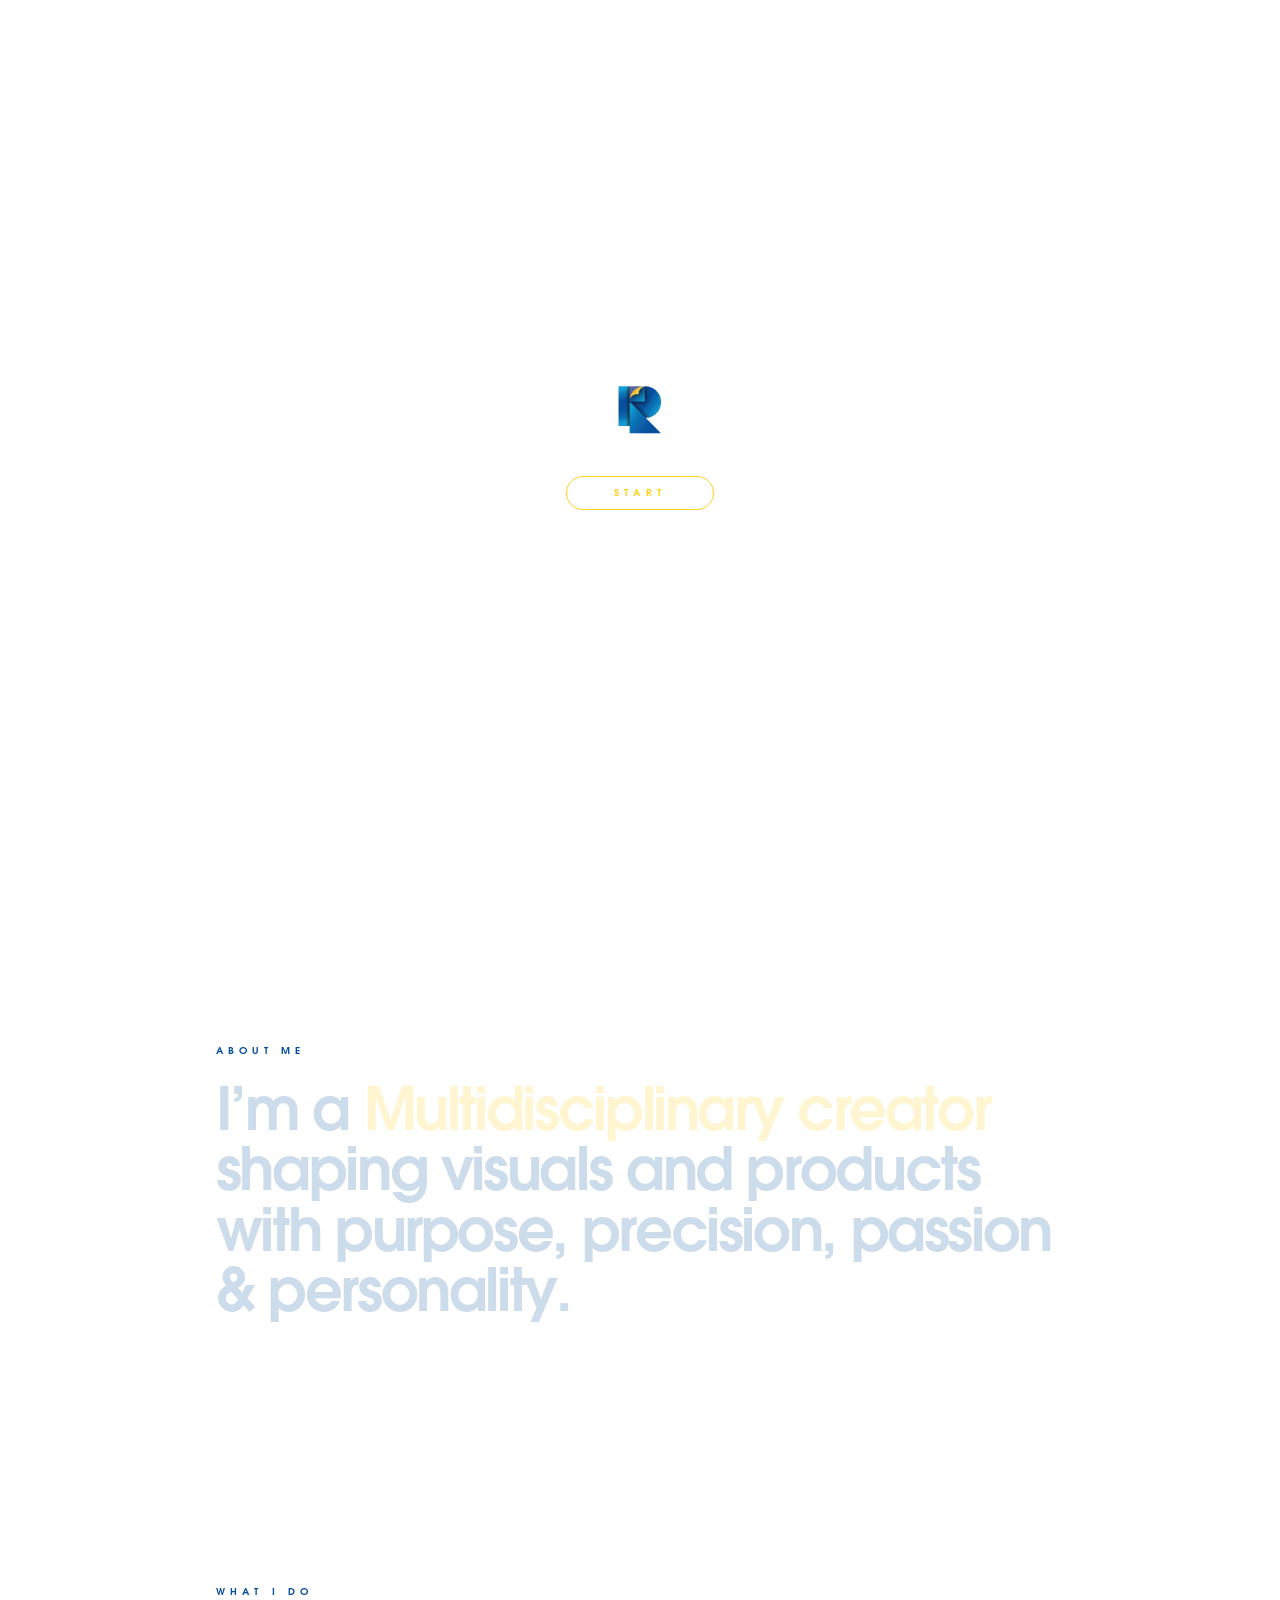
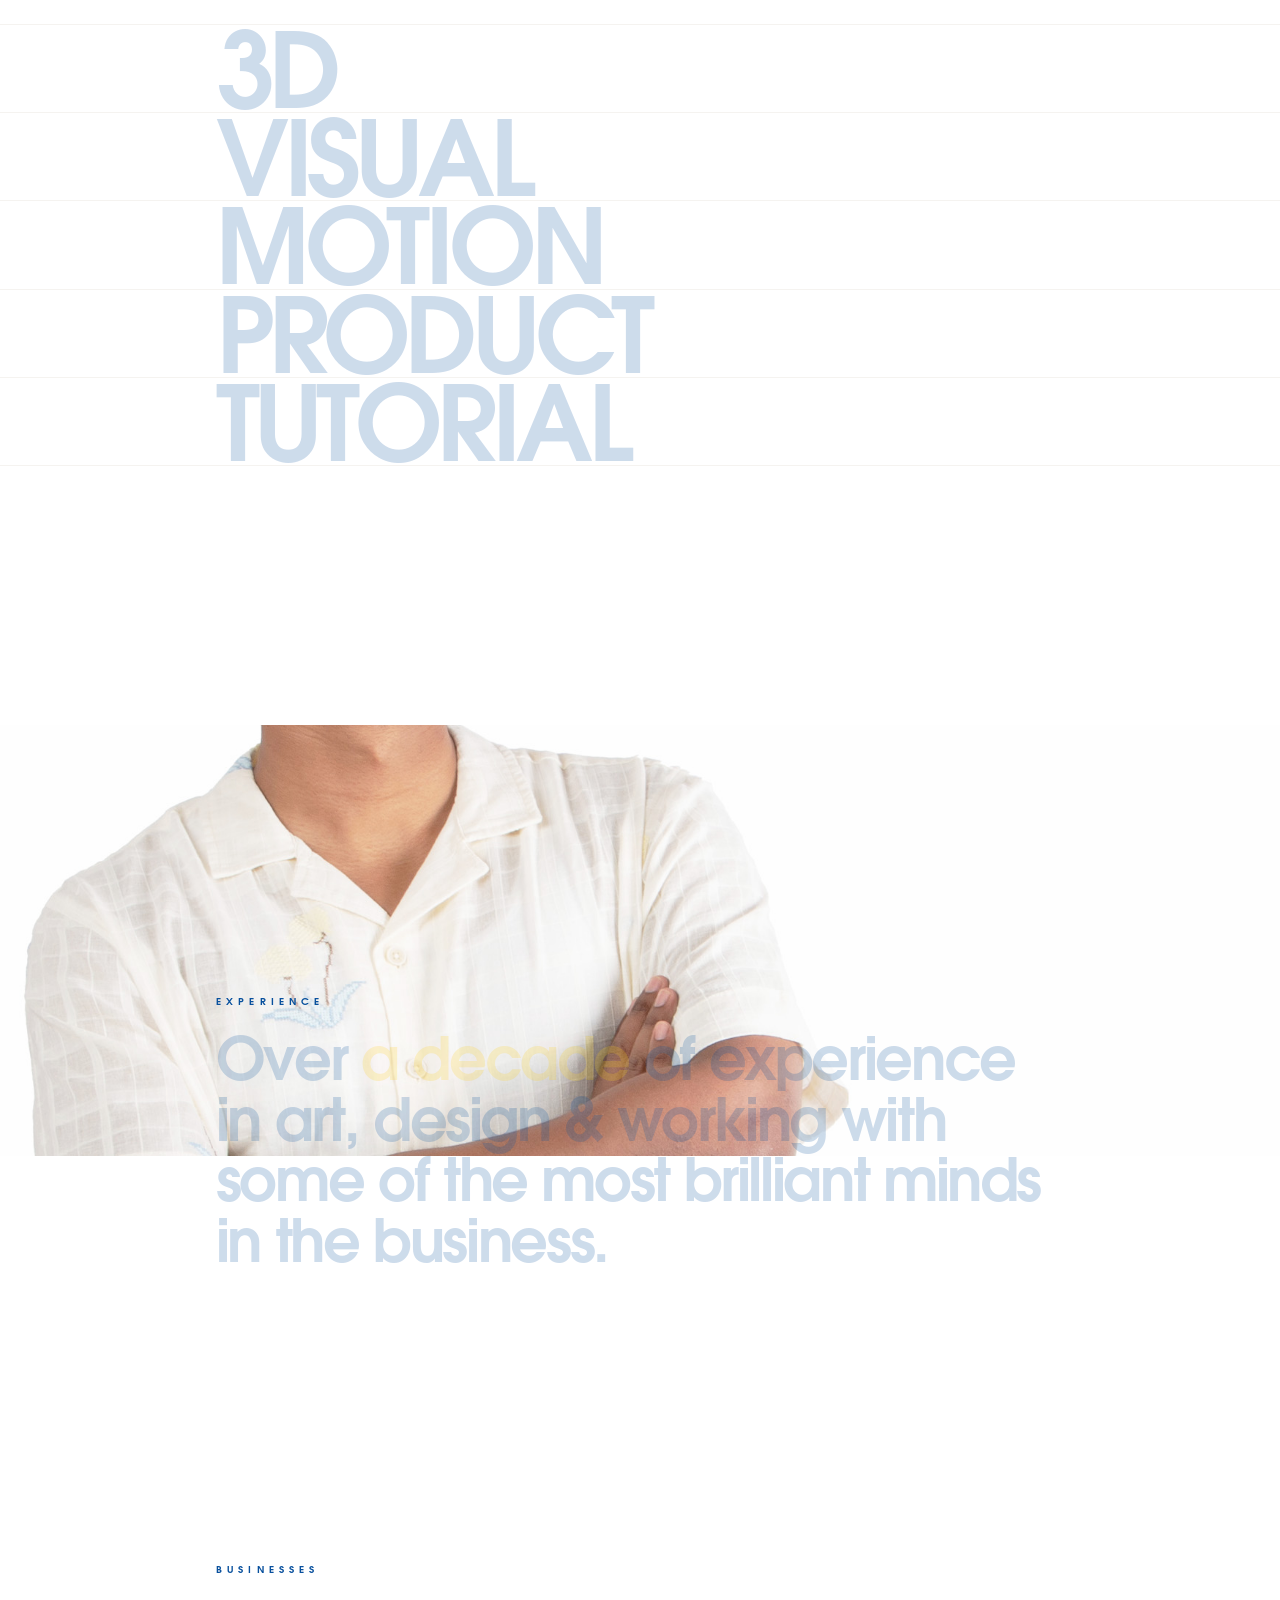
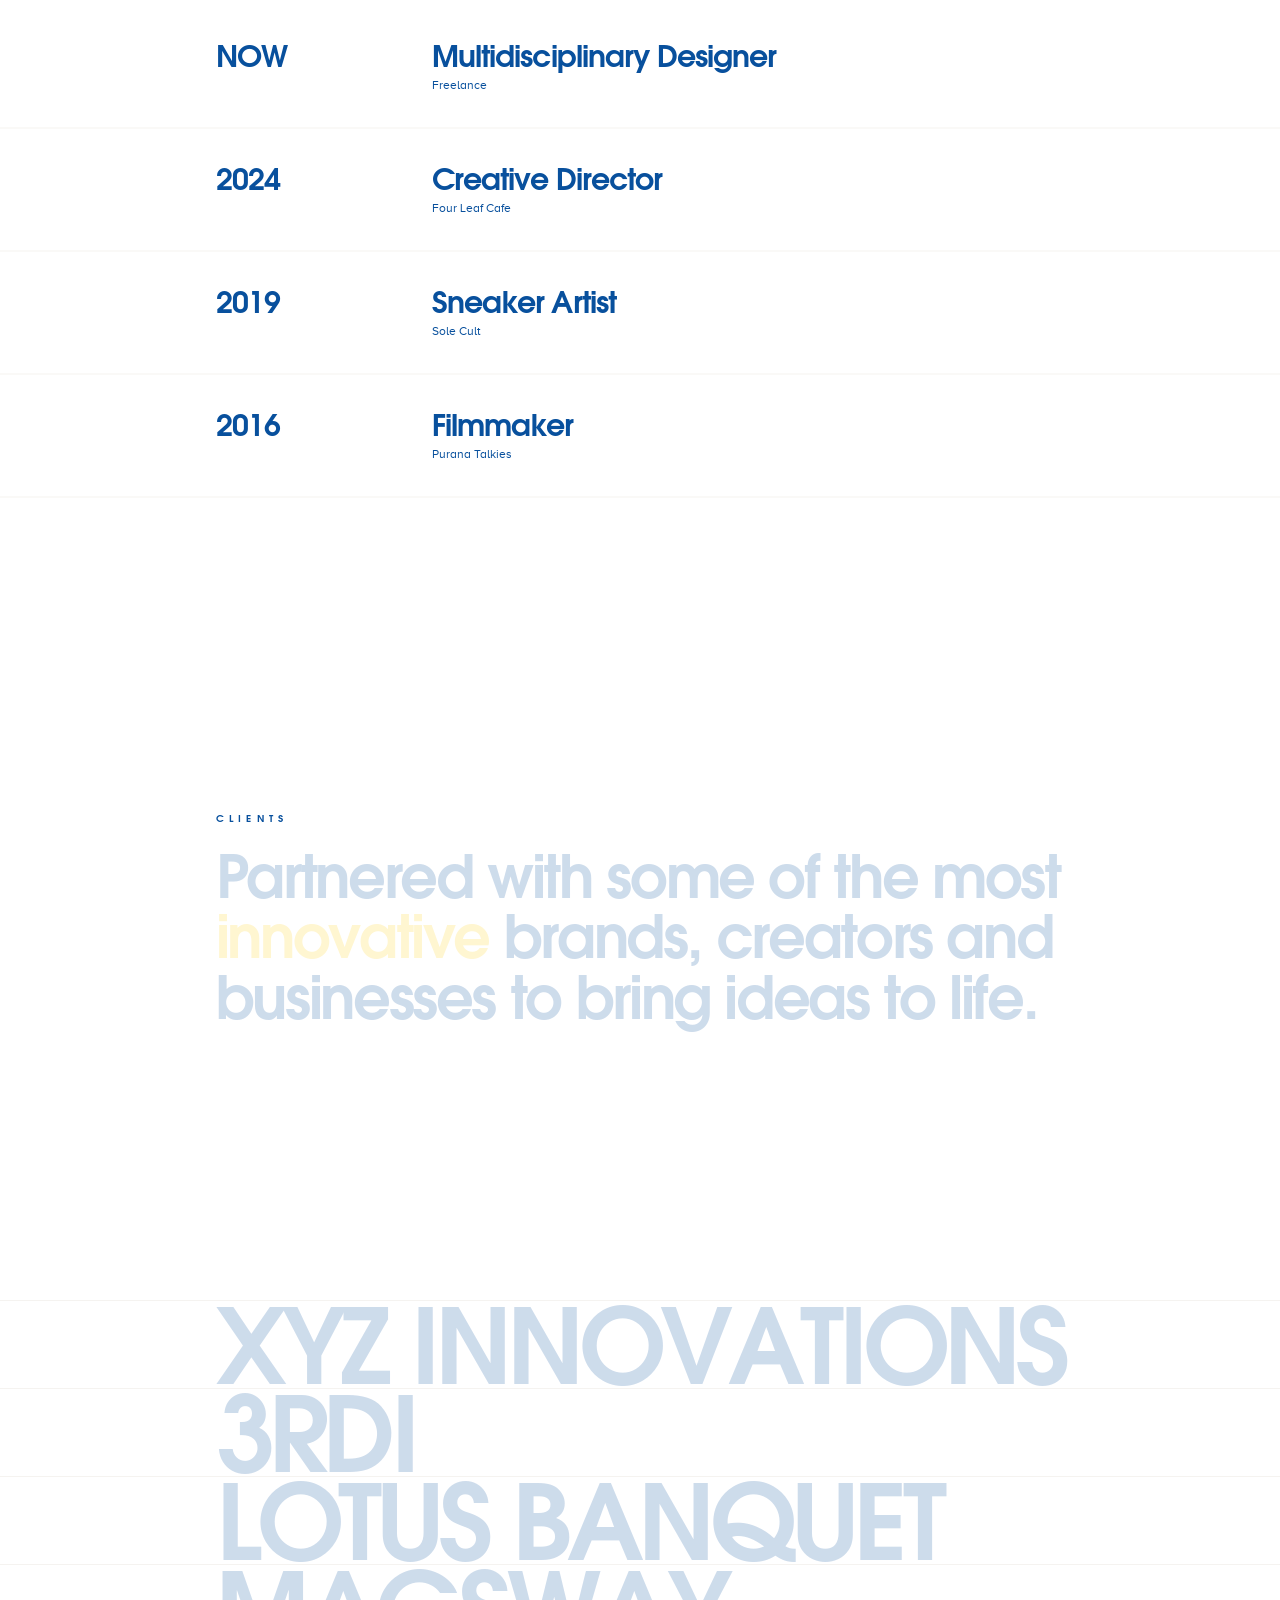
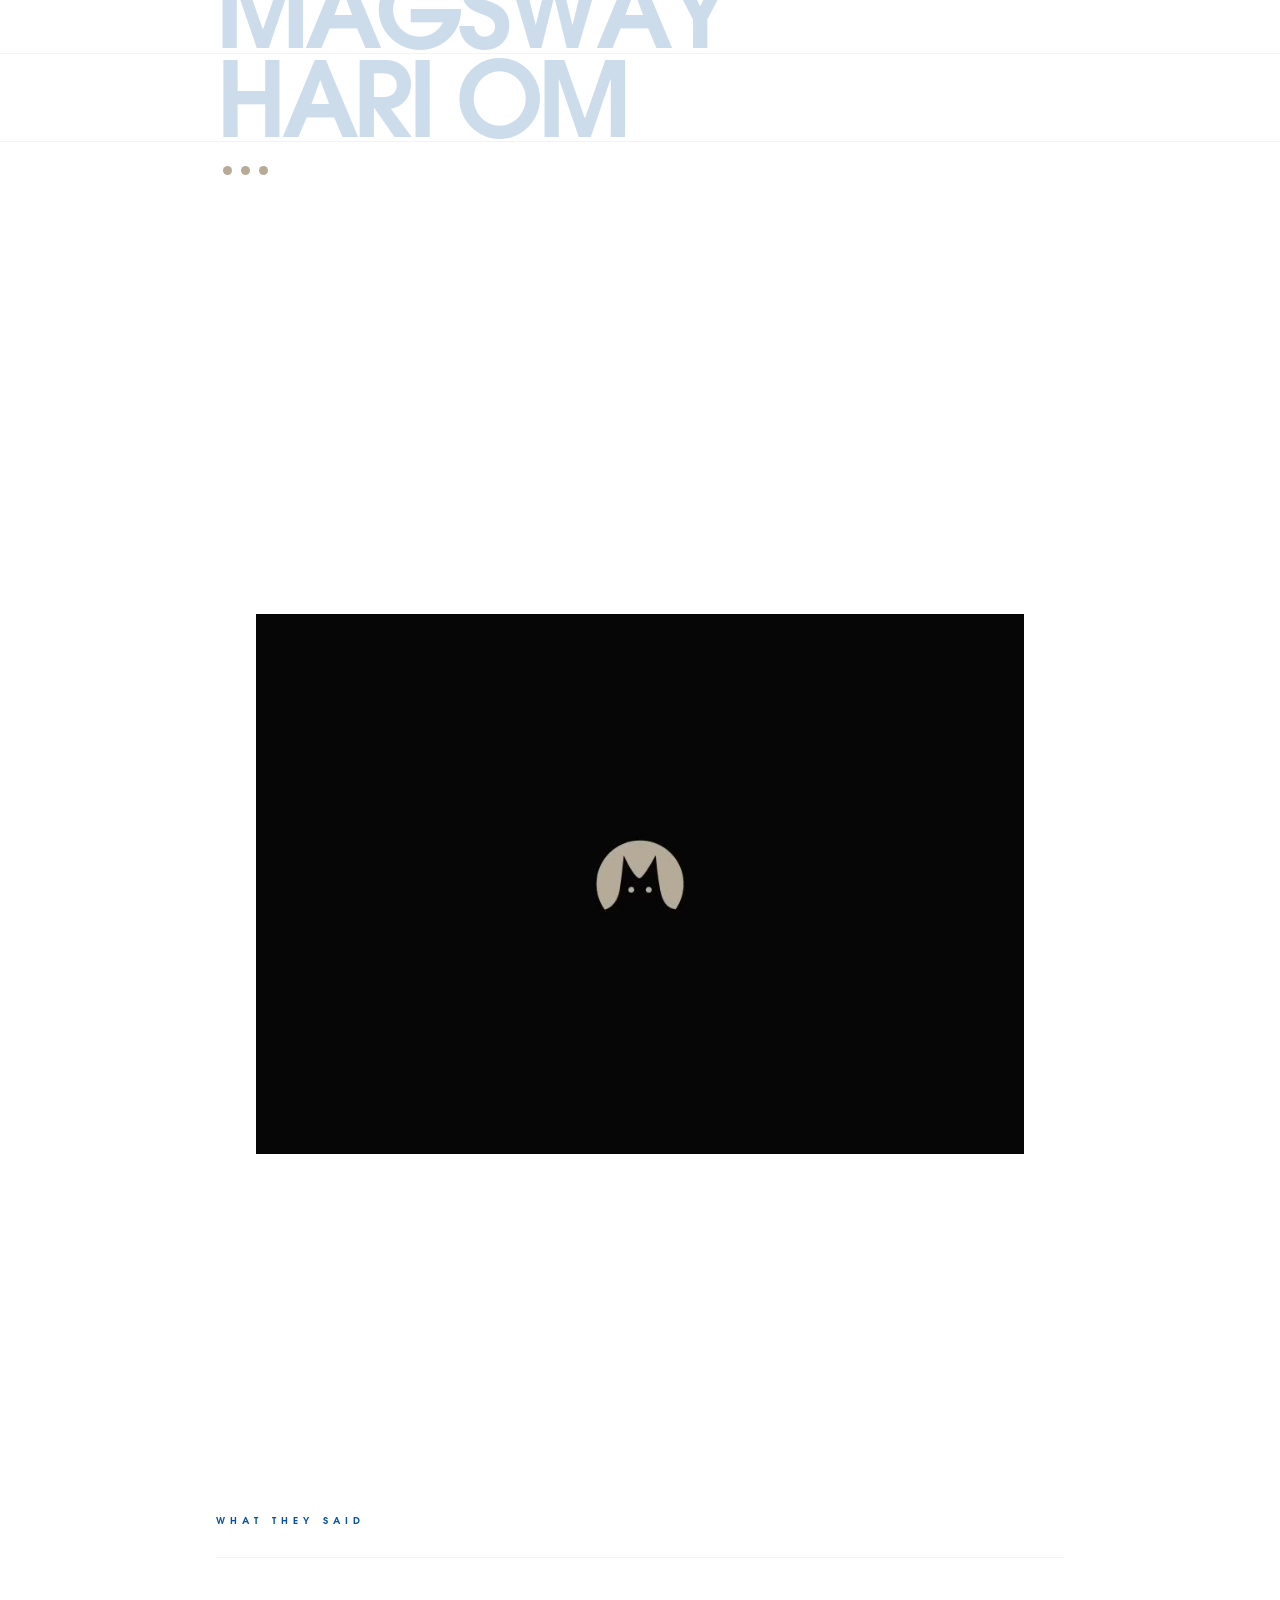
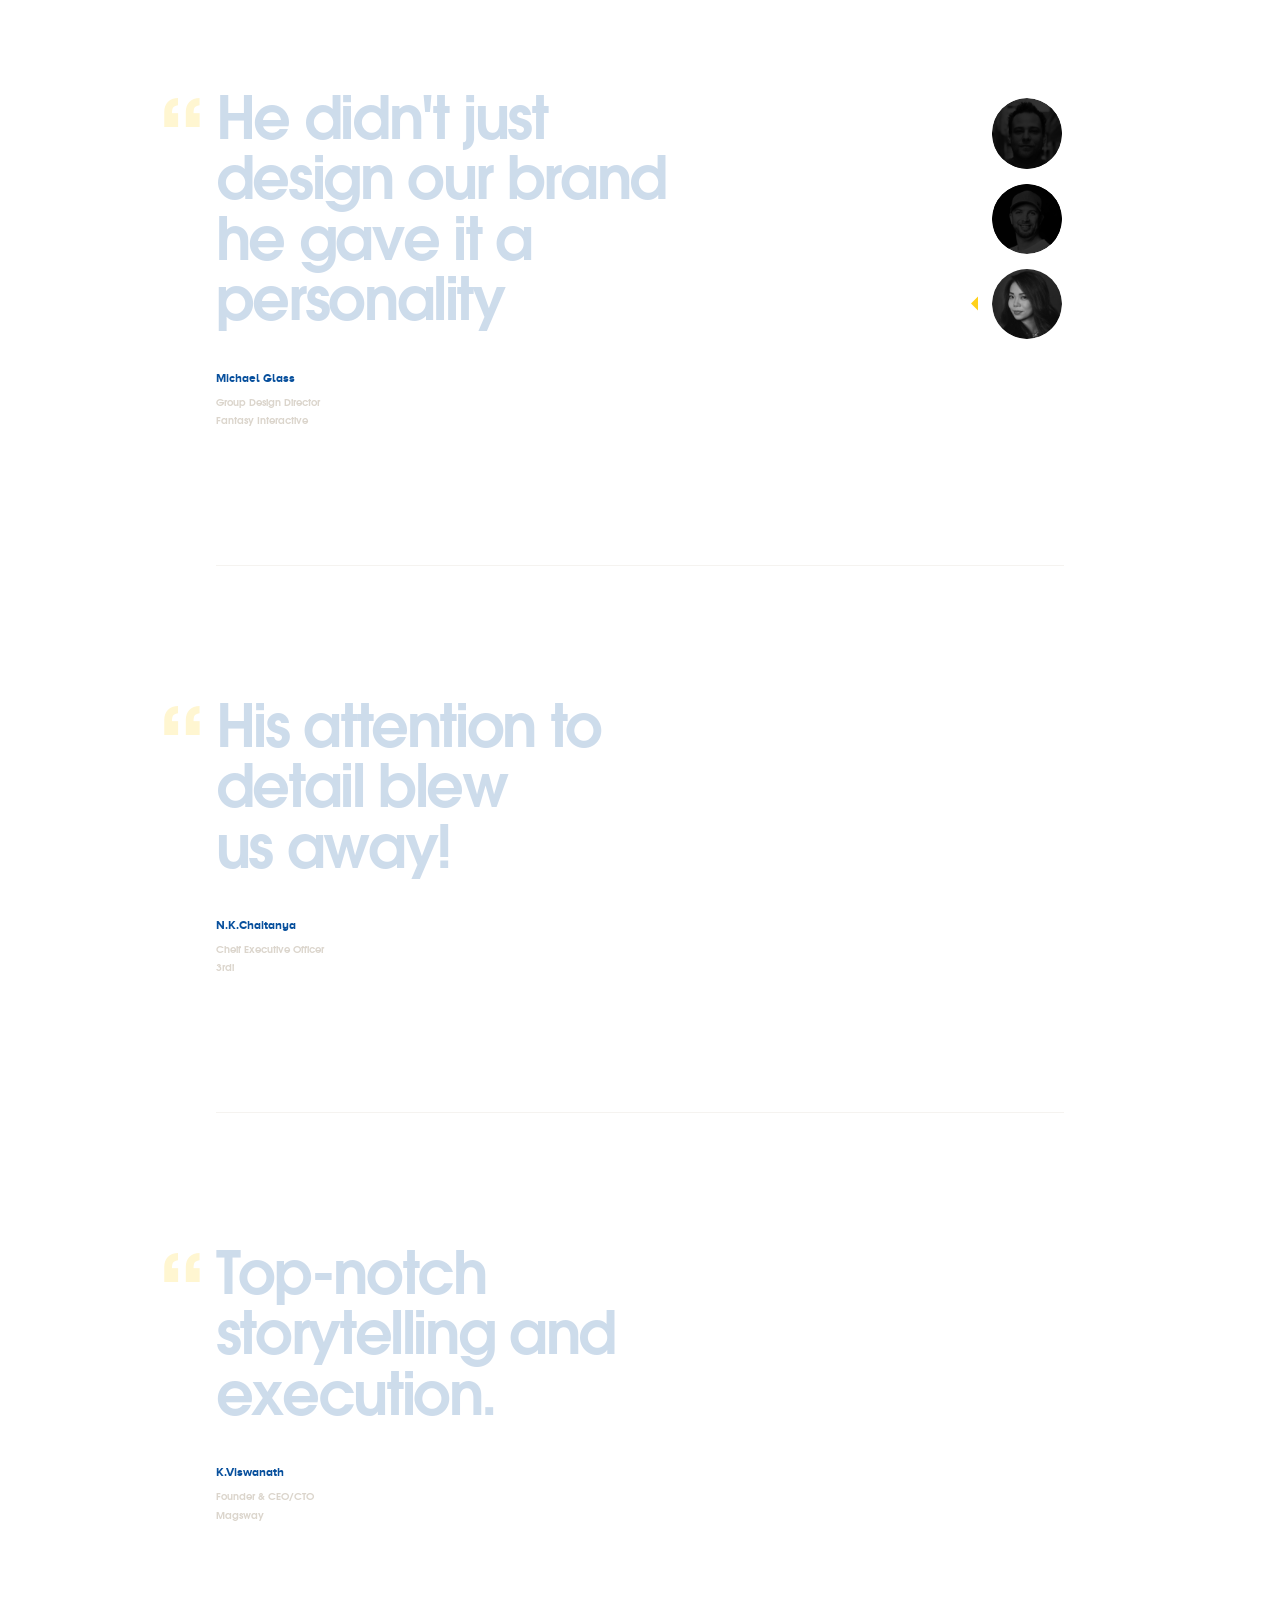
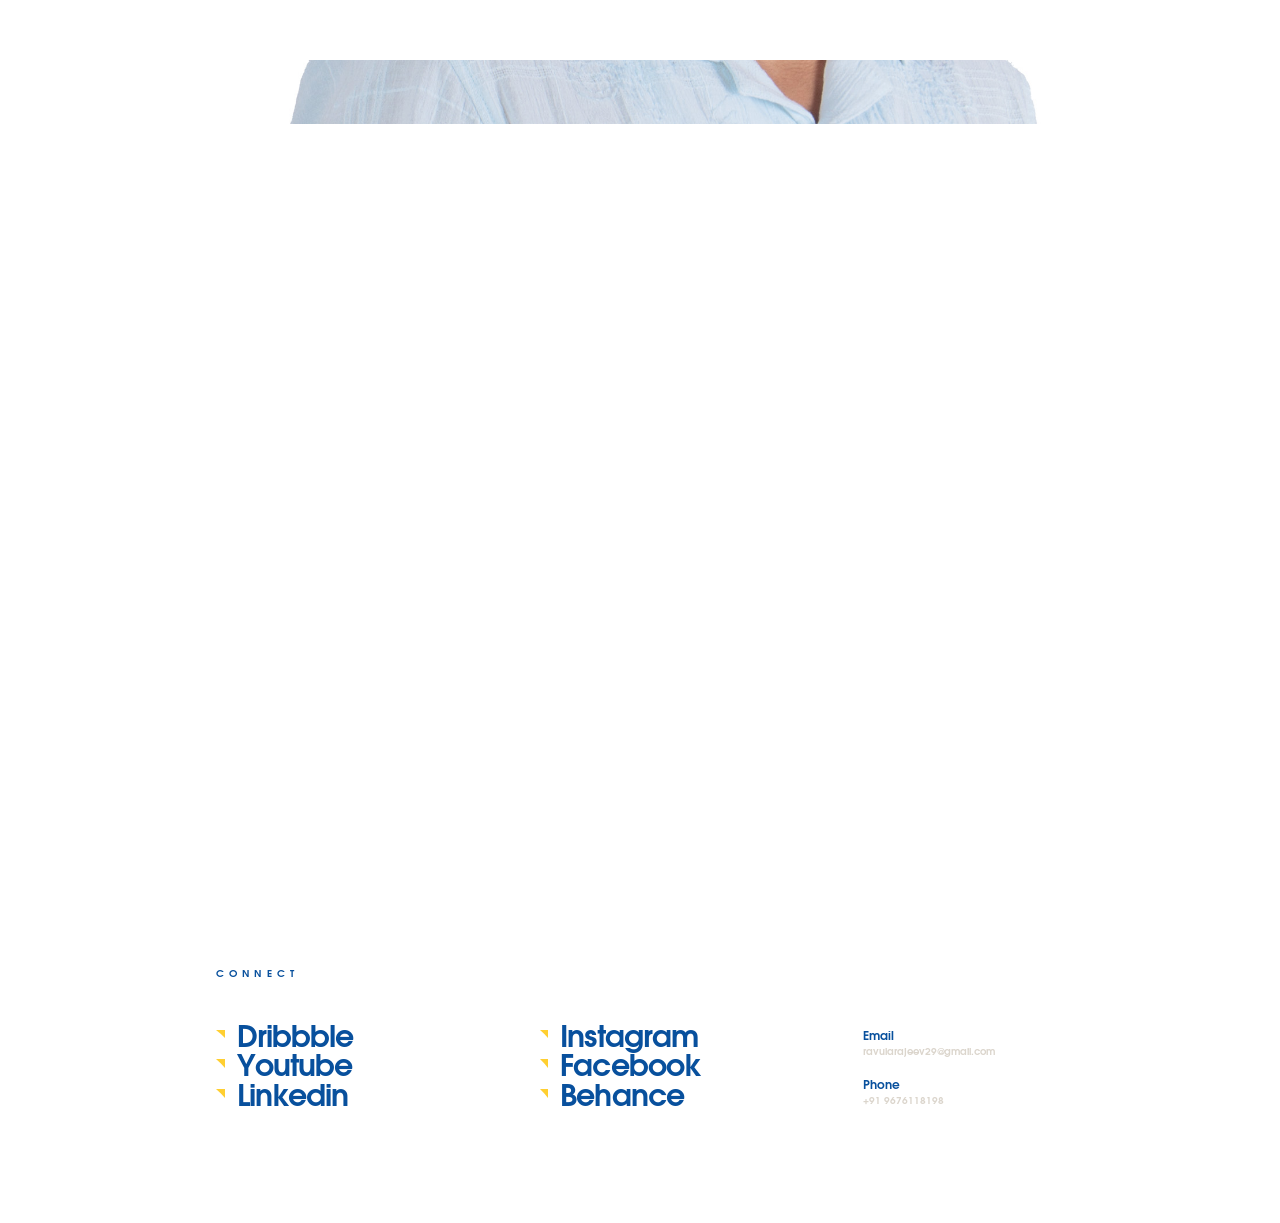
==== commit 0a5d167f: "Update index.html" ====
--- a/index.html
+++ b/index.html
@@ -82,7 +82,7 @@
     </script>
     <script defer="defer" src="vendor.bundle.js?v=1.0.0.3"></script>
     <script defer="defer" src="app.bundle.js?v=1.0.0.3"></script>
-    <link href="app.css?v=1.0.0.3" rel="stylesheet">
+    <link href="app.css?v=2" rel="stylesheet">
 </head>
 
 <body class="home" style="overflow: hidden">
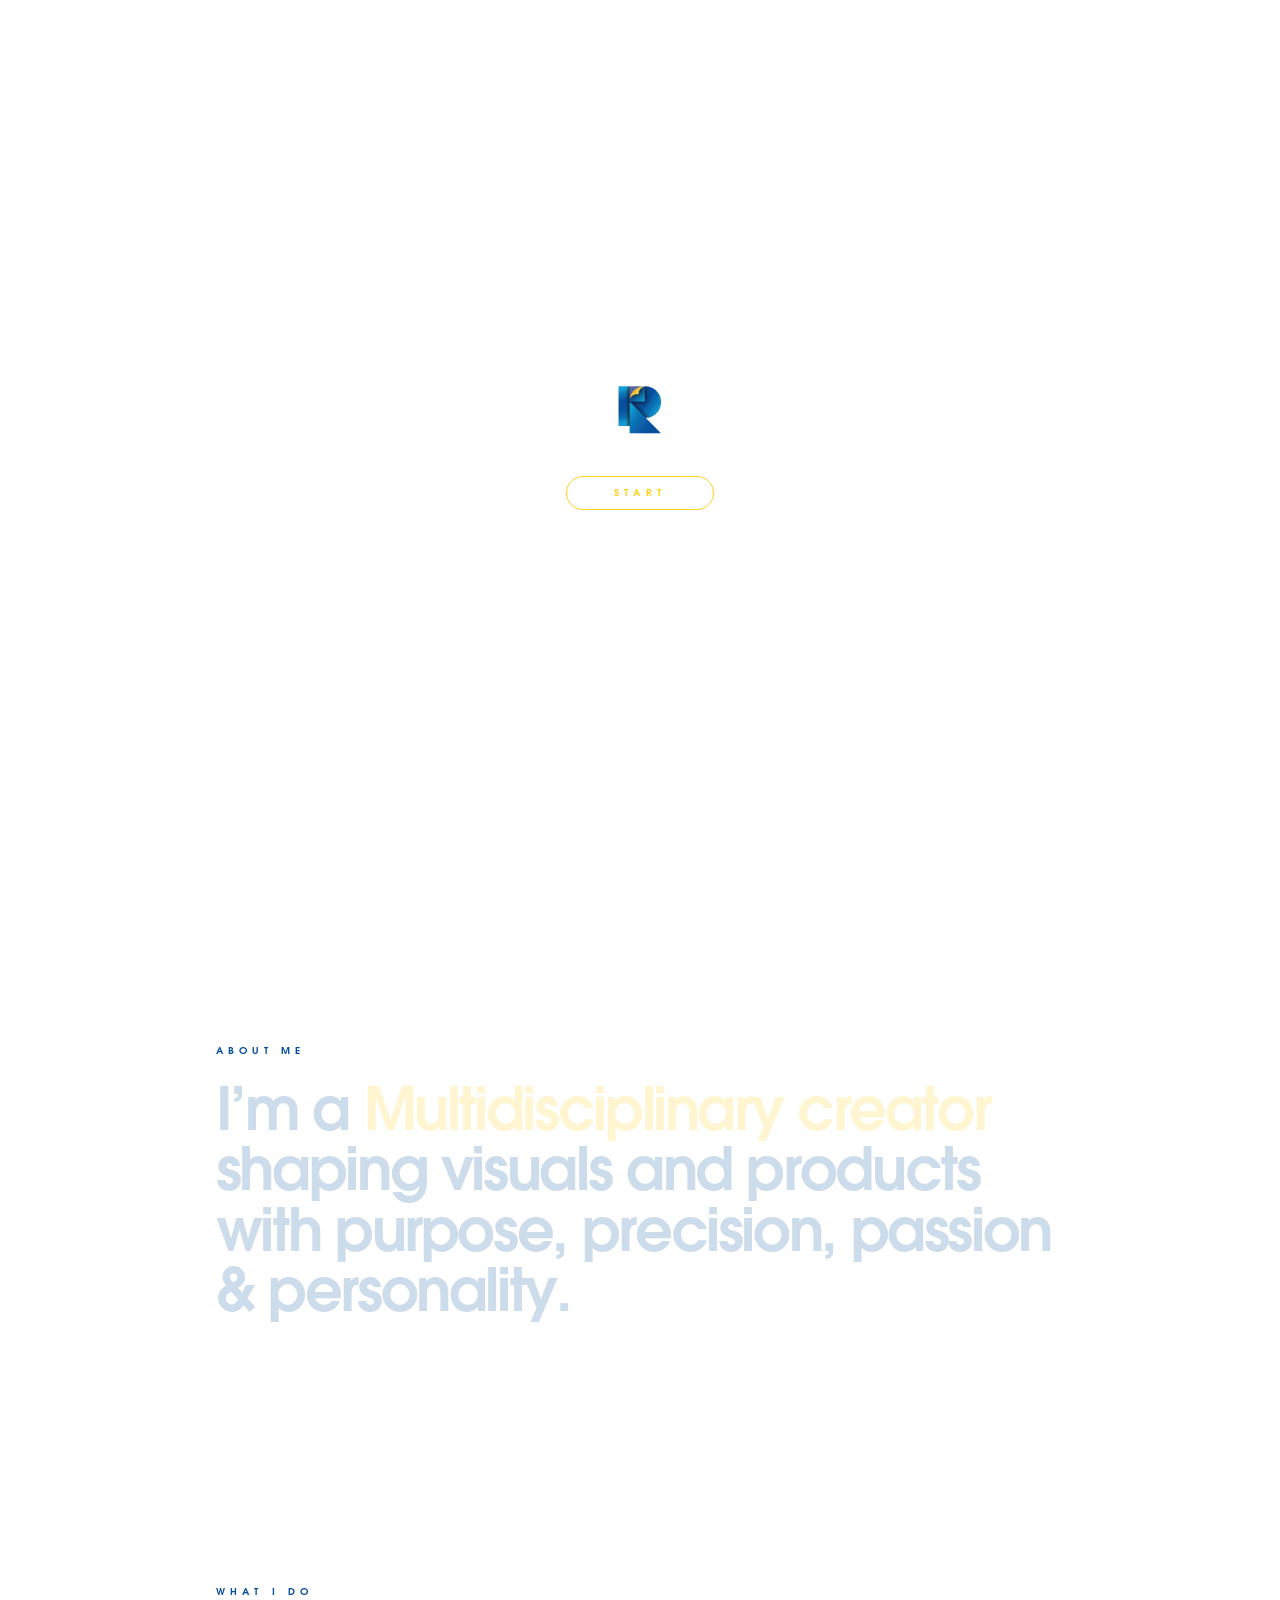
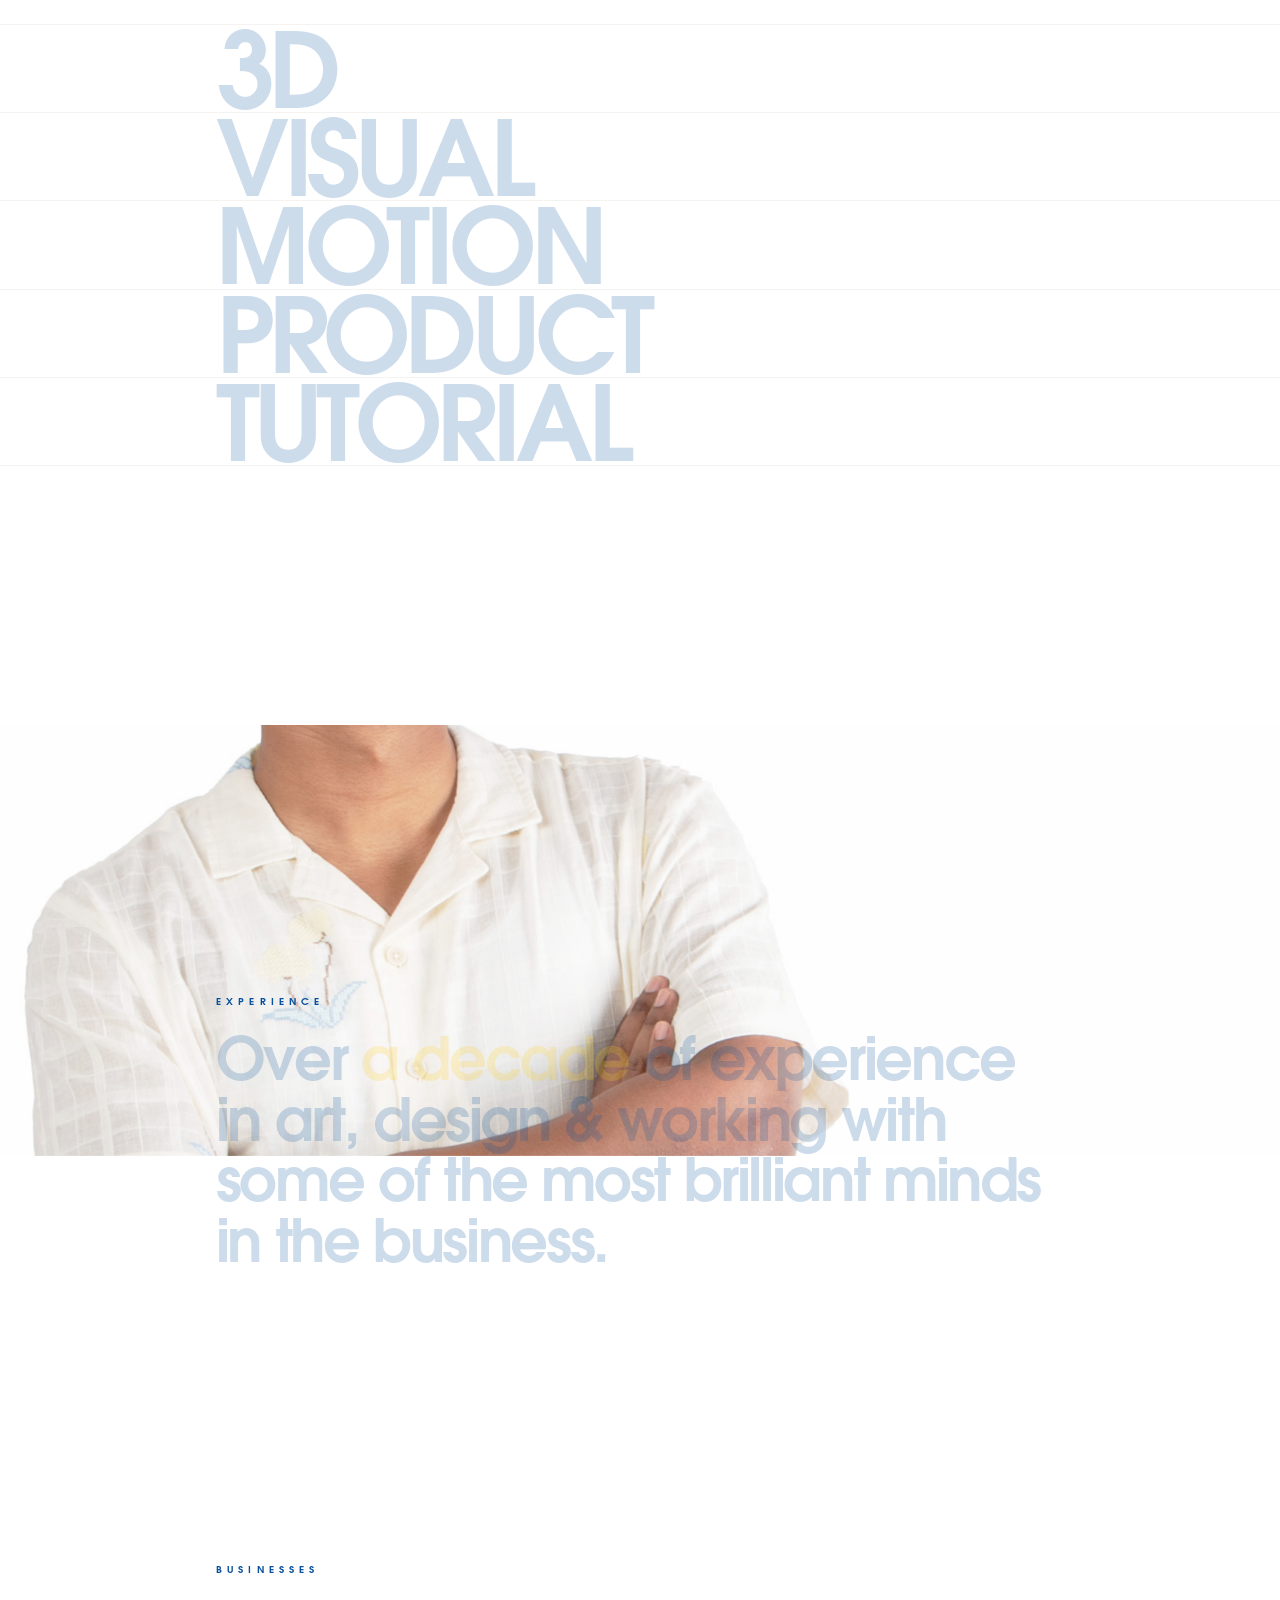
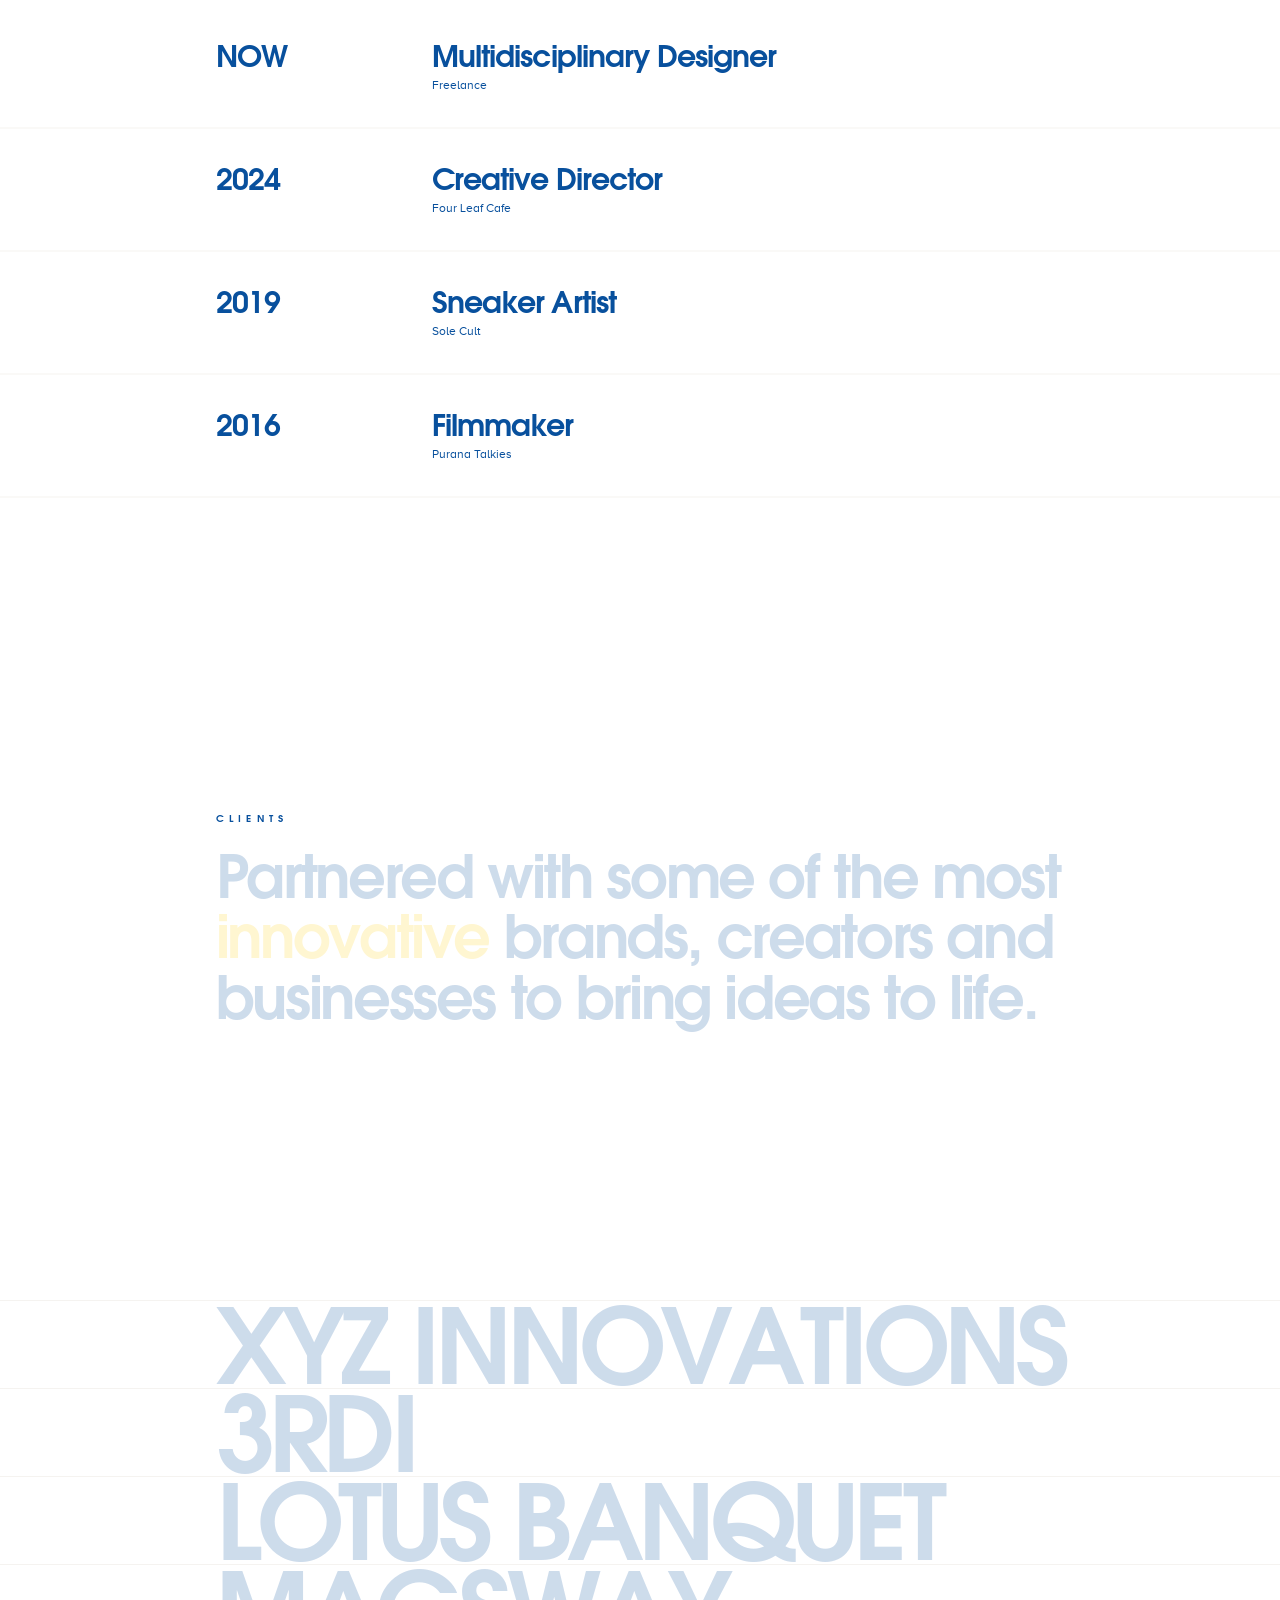
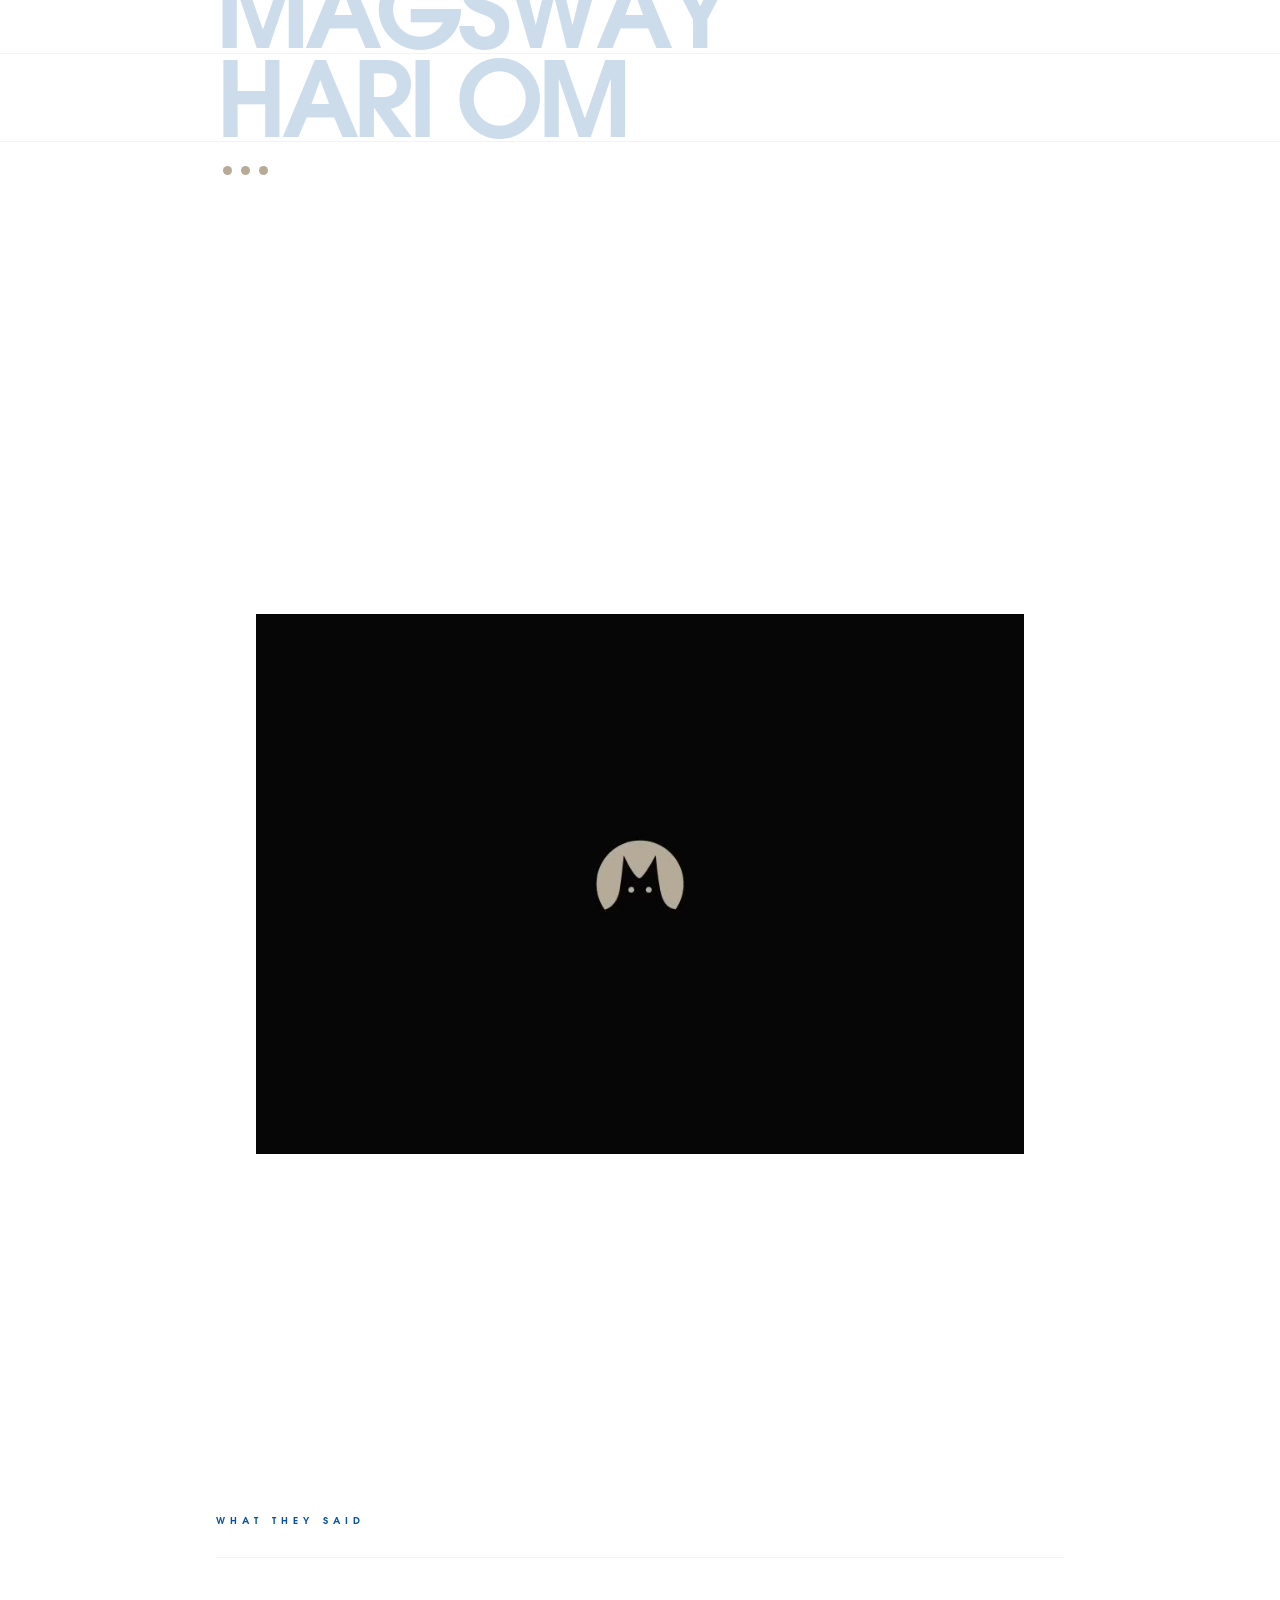
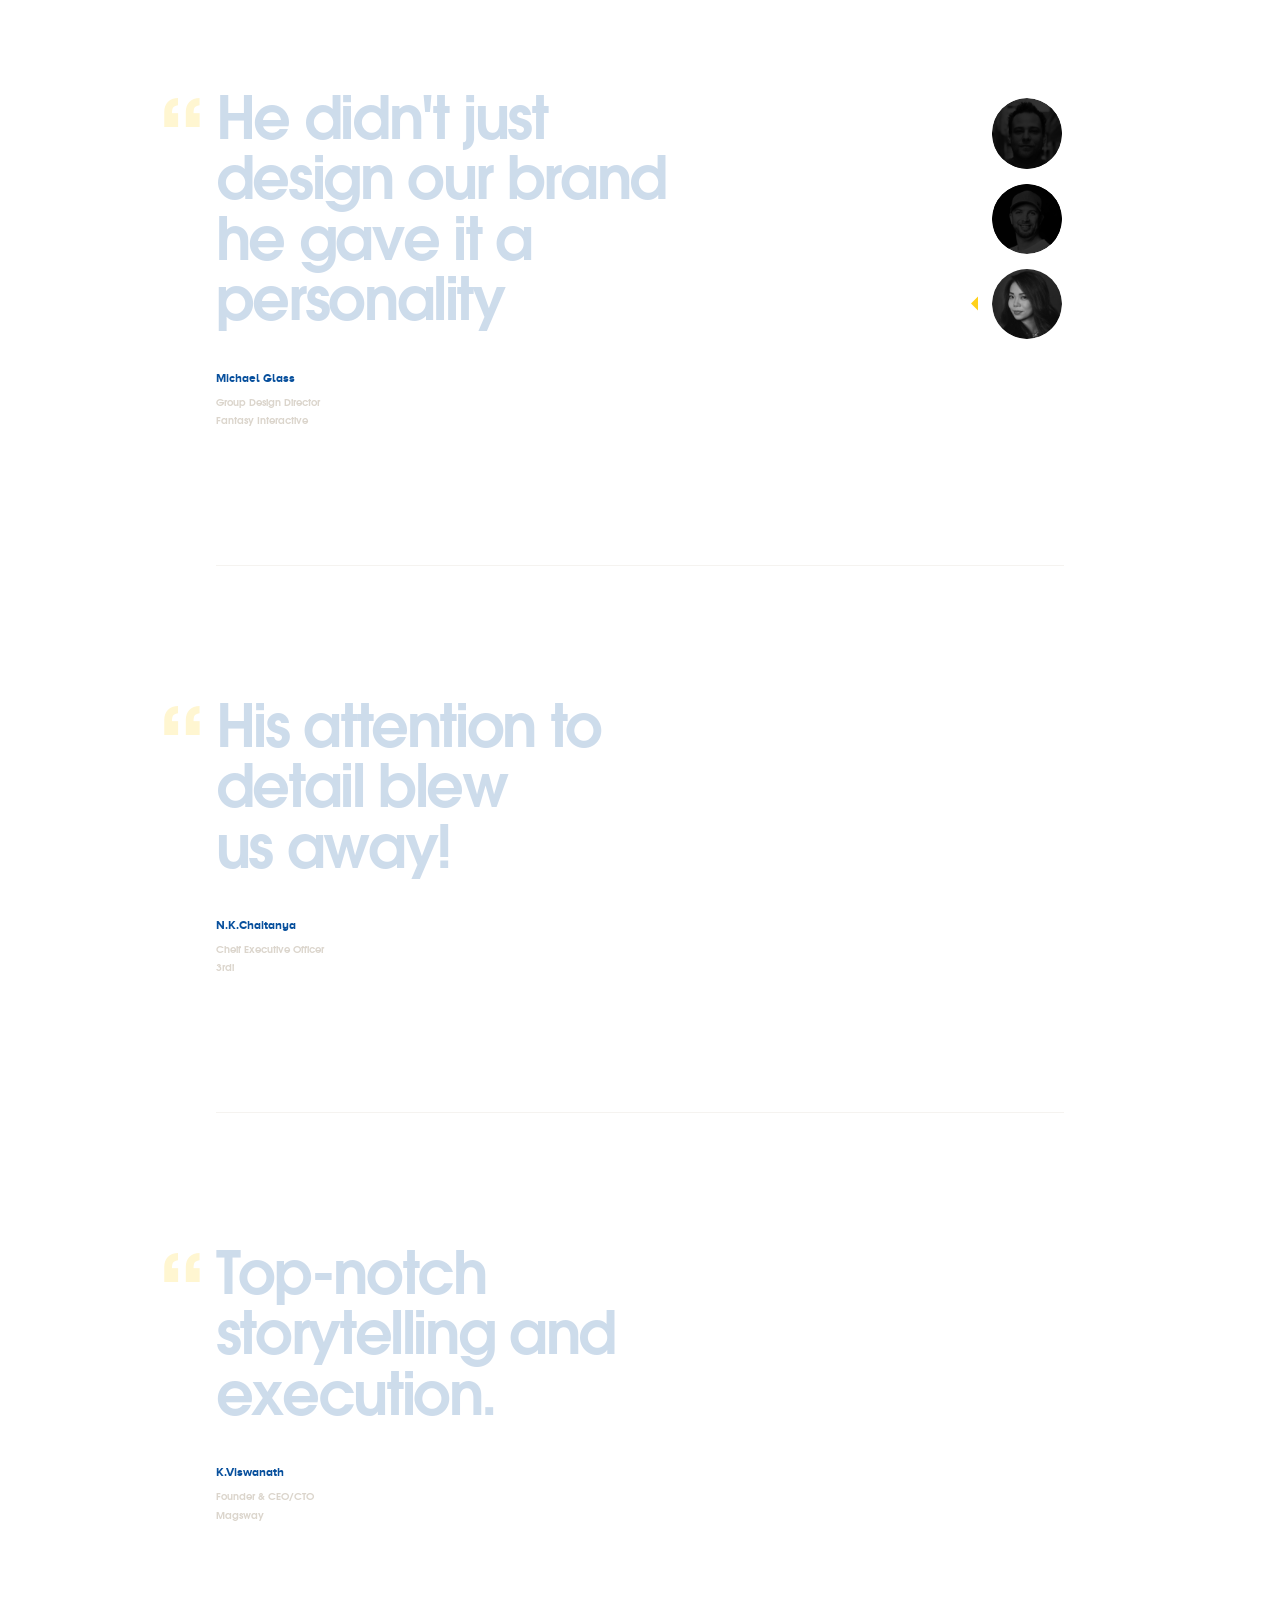
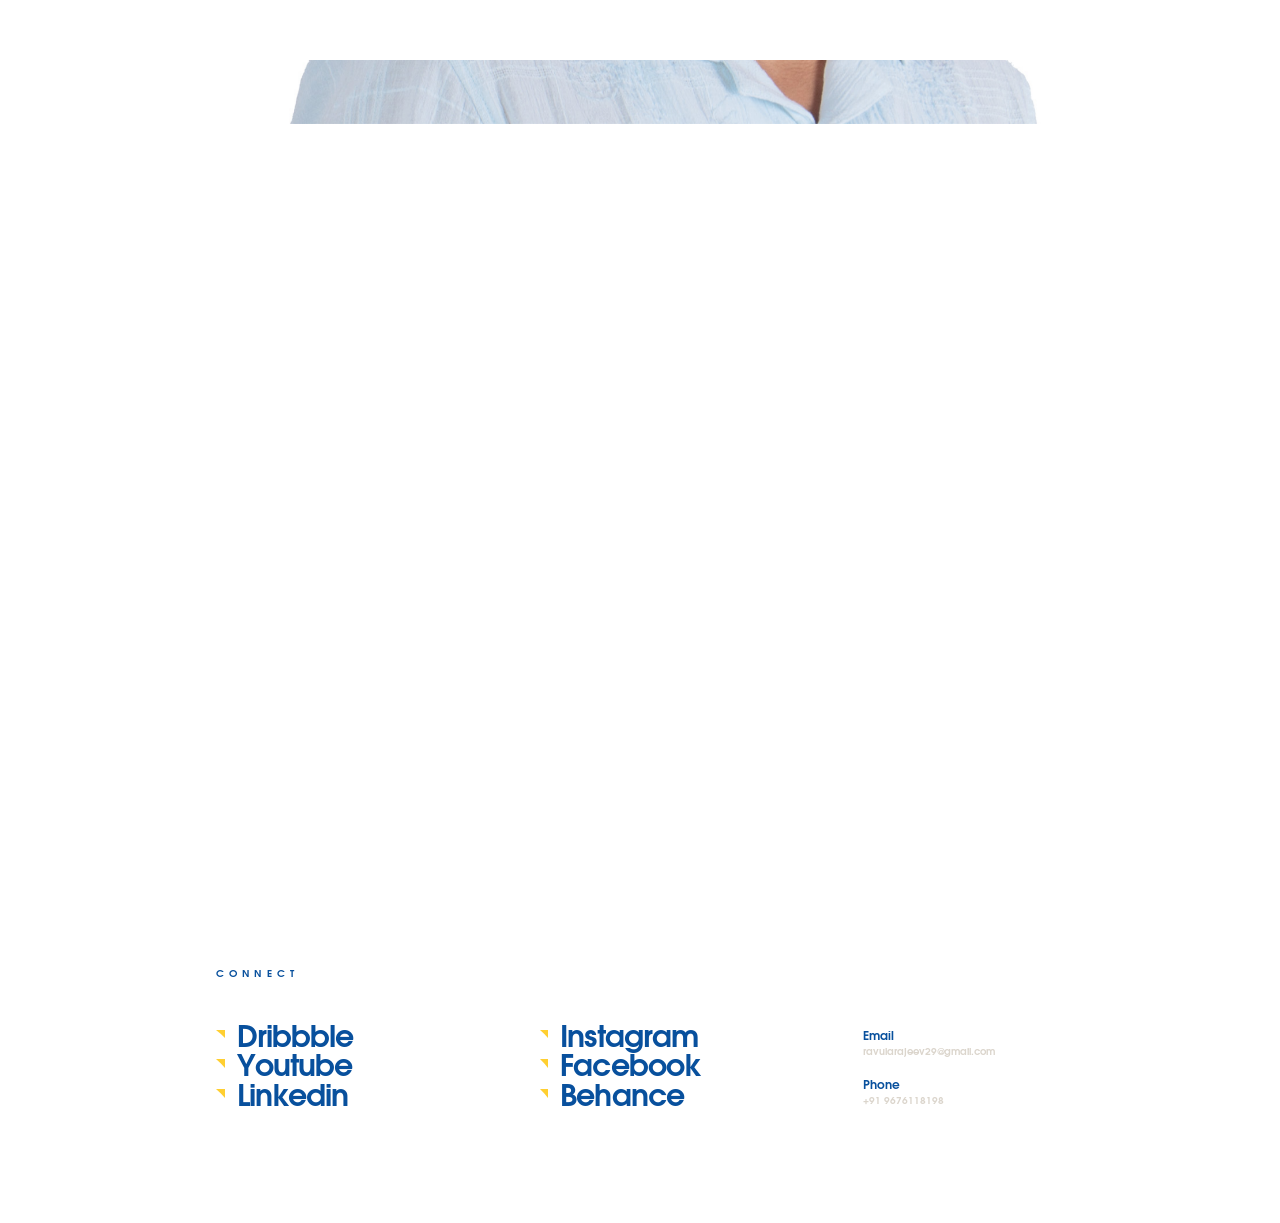
==== commit 63b55300: "Update index.html" ====
--- a/index.html
+++ b/index.html
@@ -82,7 +82,7 @@
     </script>
     <script defer="defer" src="vendor.bundle.js?v=1.0.0.3"></script>
     <script defer="defer" src="app.bundle.js?v=1.0.0.3"></script>
-    <link href="app.css?v=2" rel="stylesheet">
+    <link href="app.css?v=1.0.0.3" rel="stylesheet">
 </head>
 
 <body class="home" style="overflow: hidden">
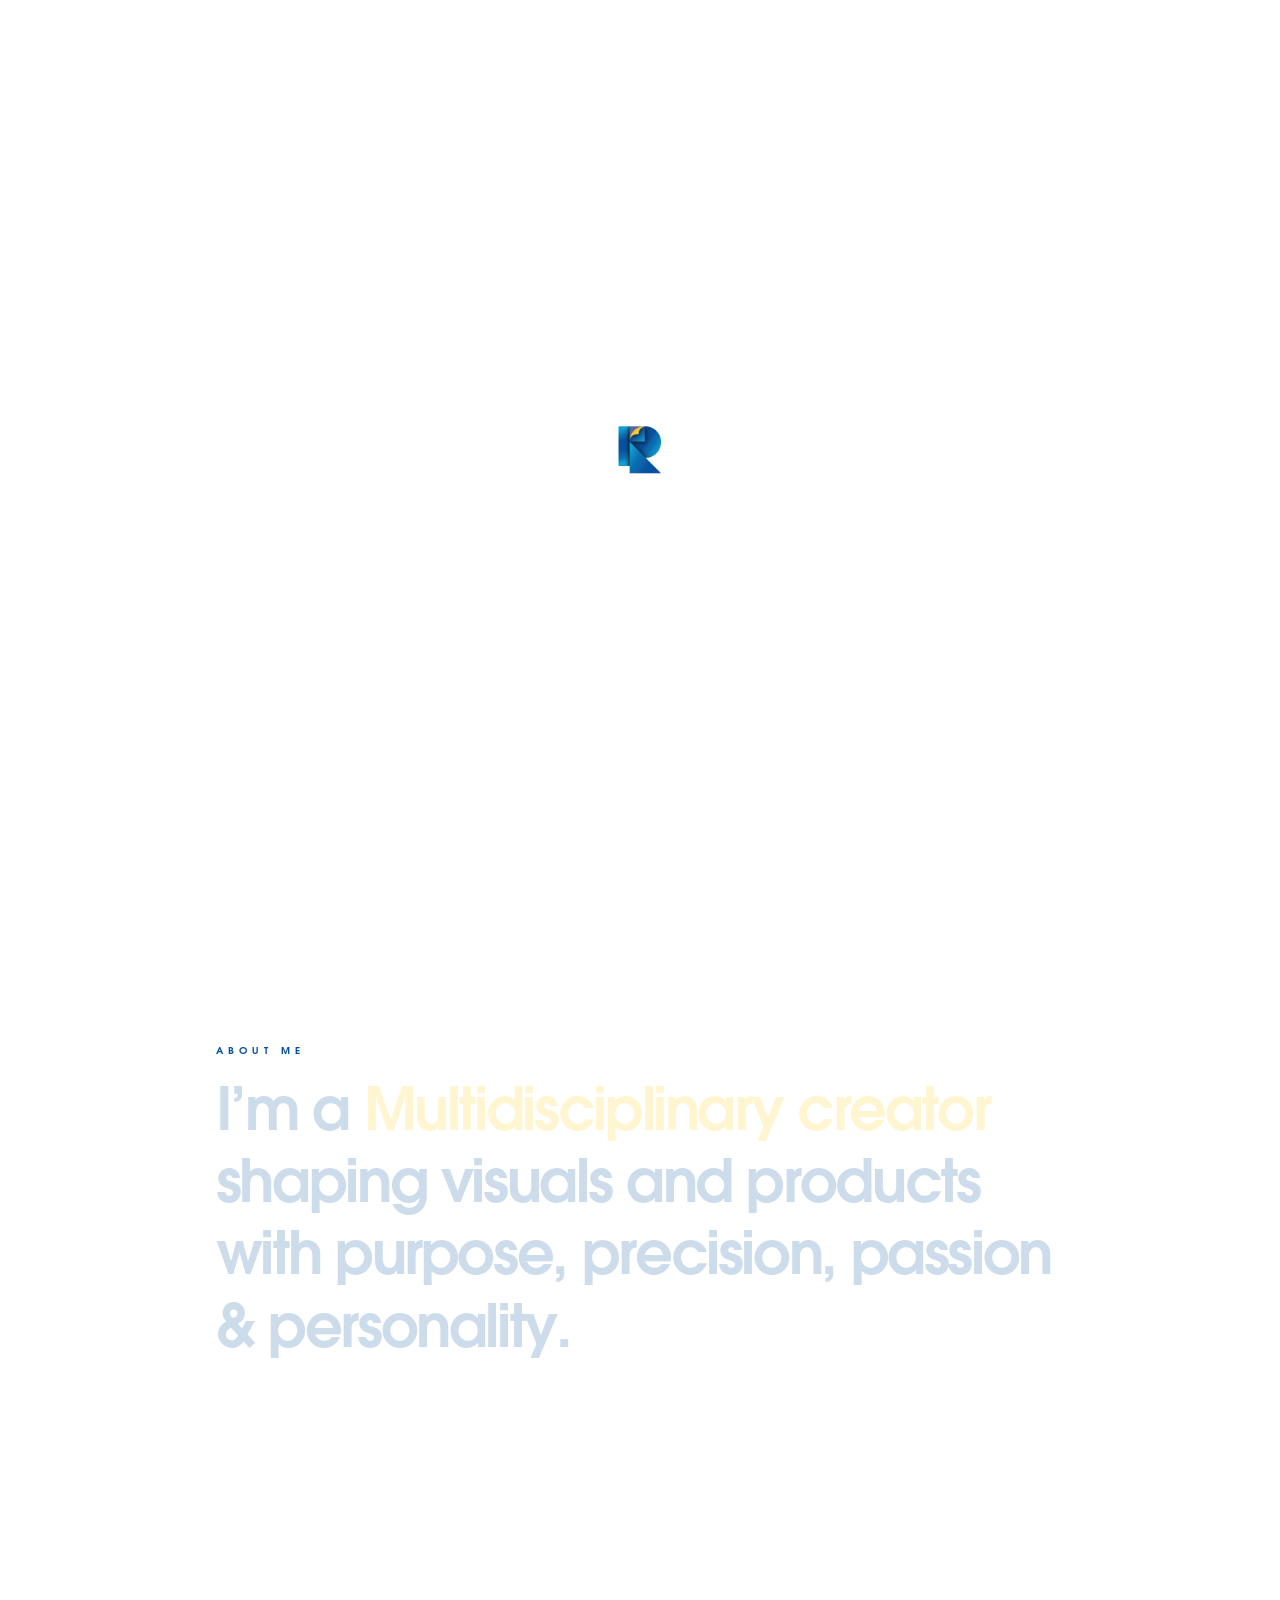
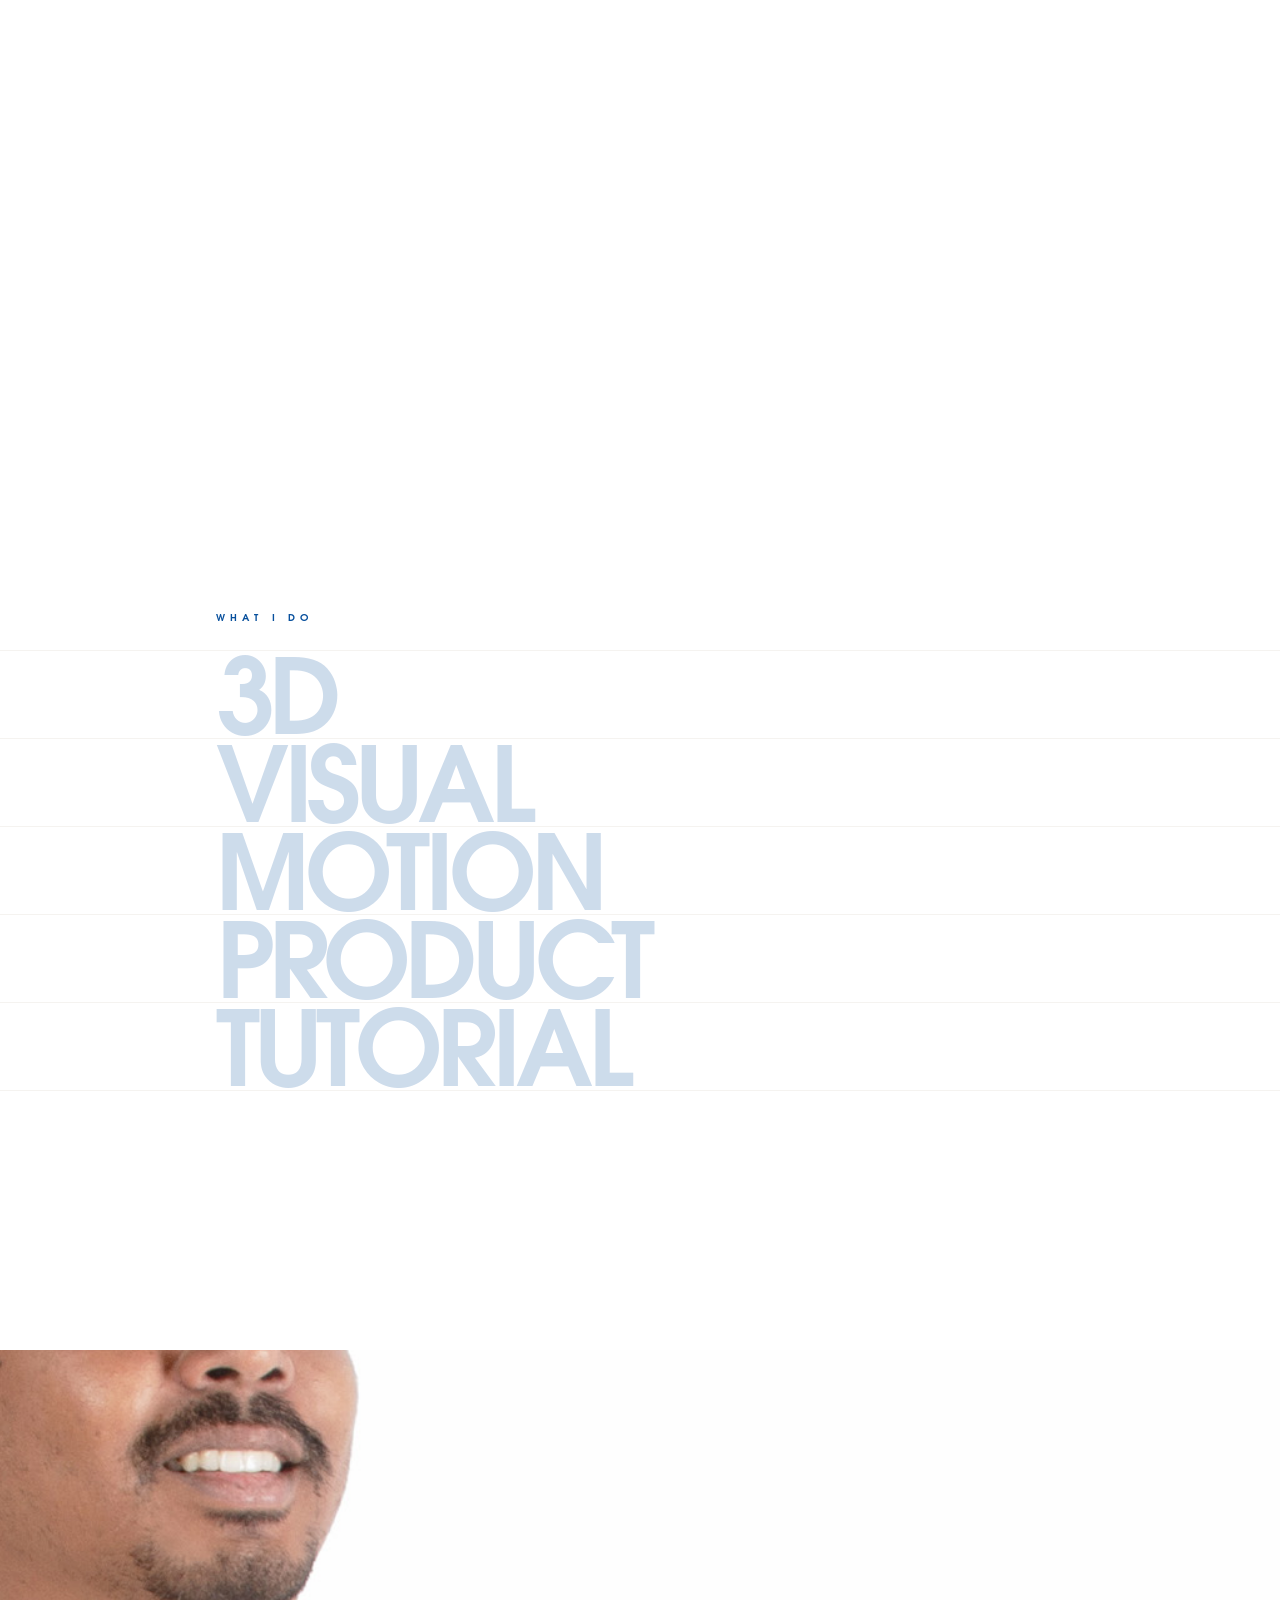
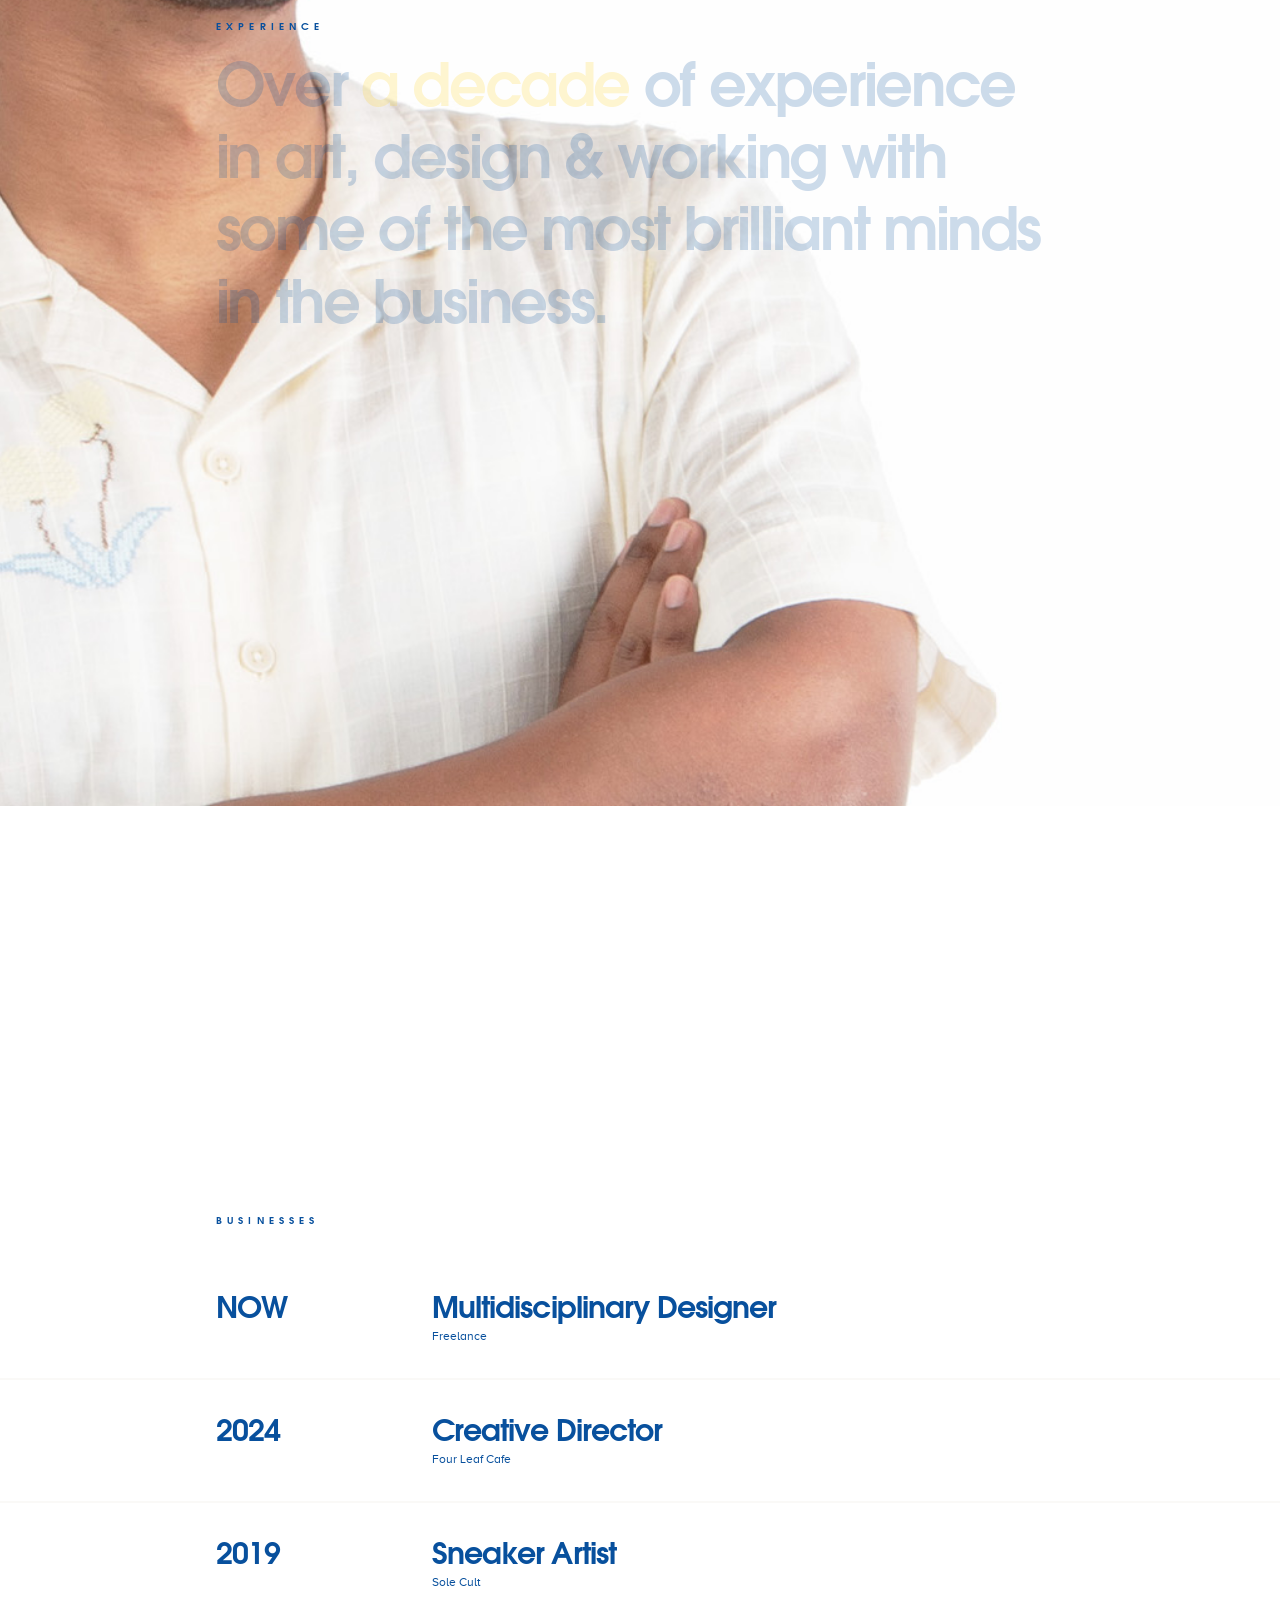
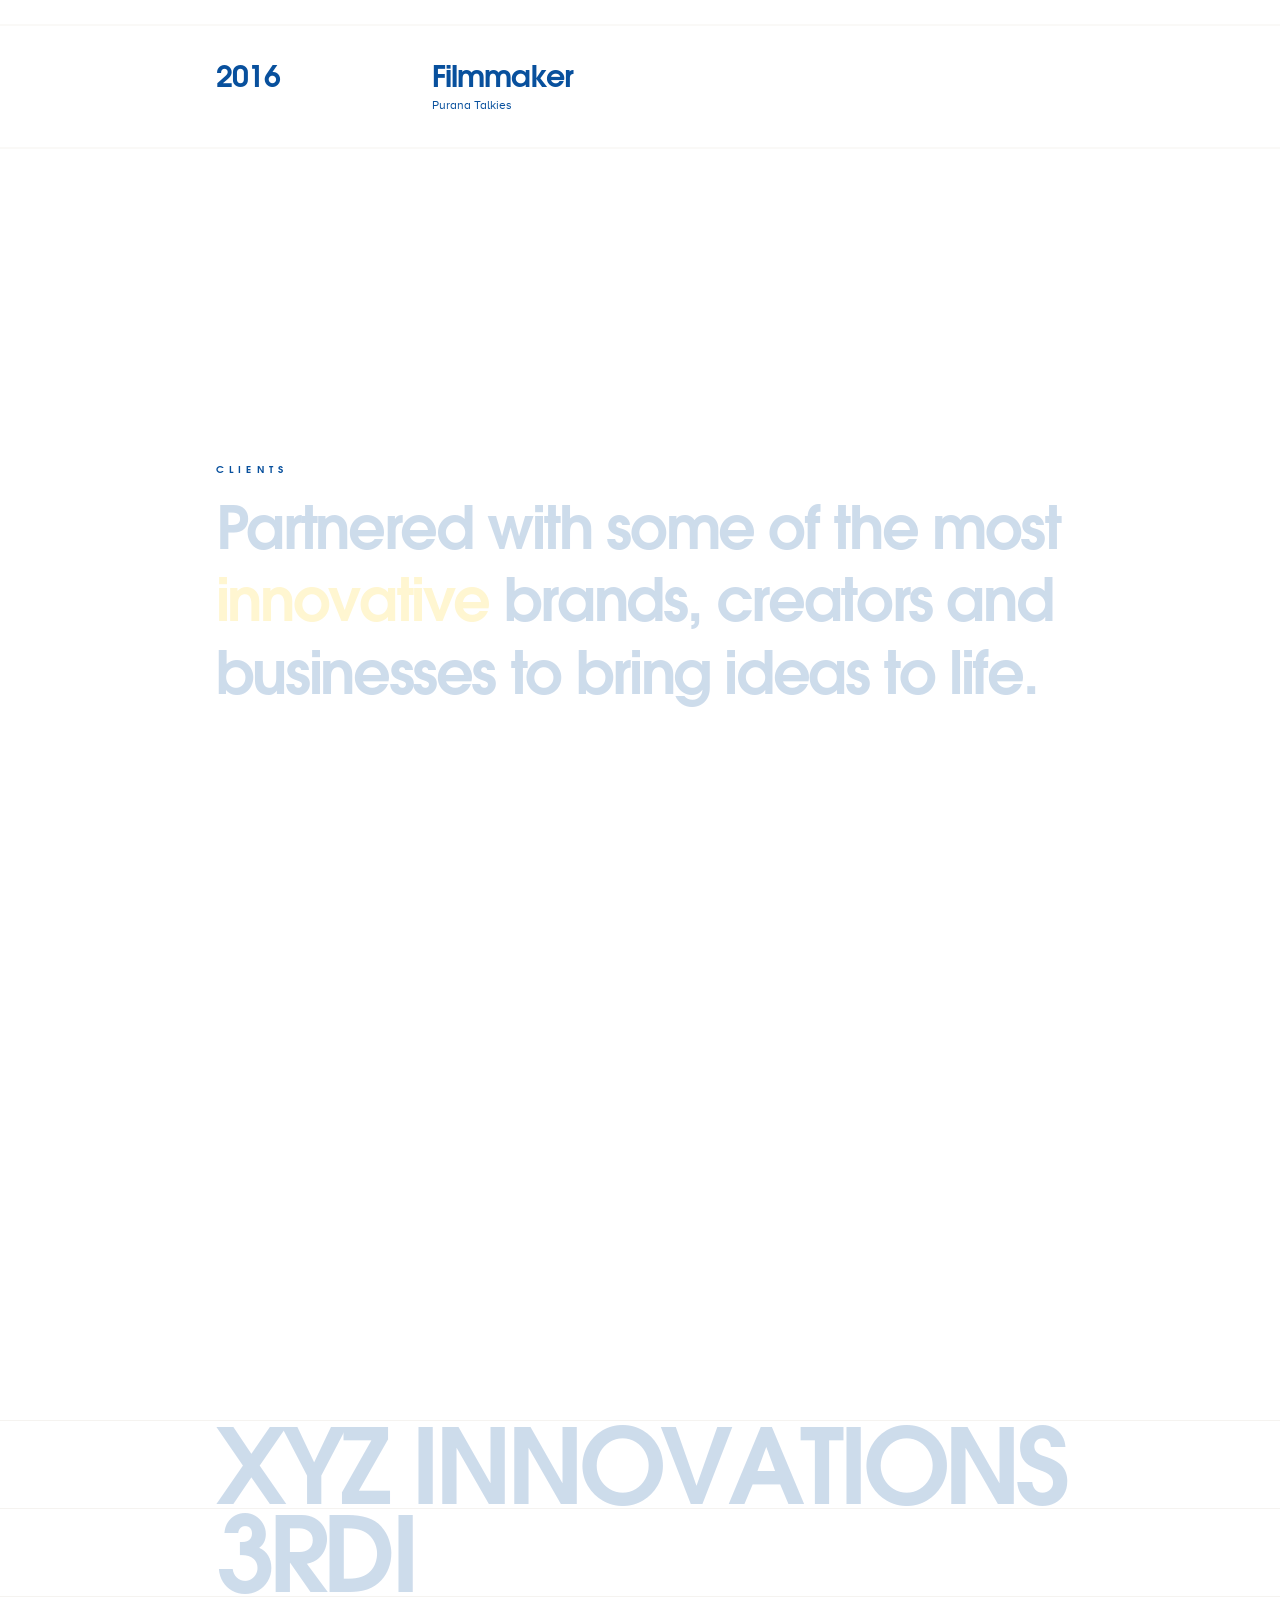
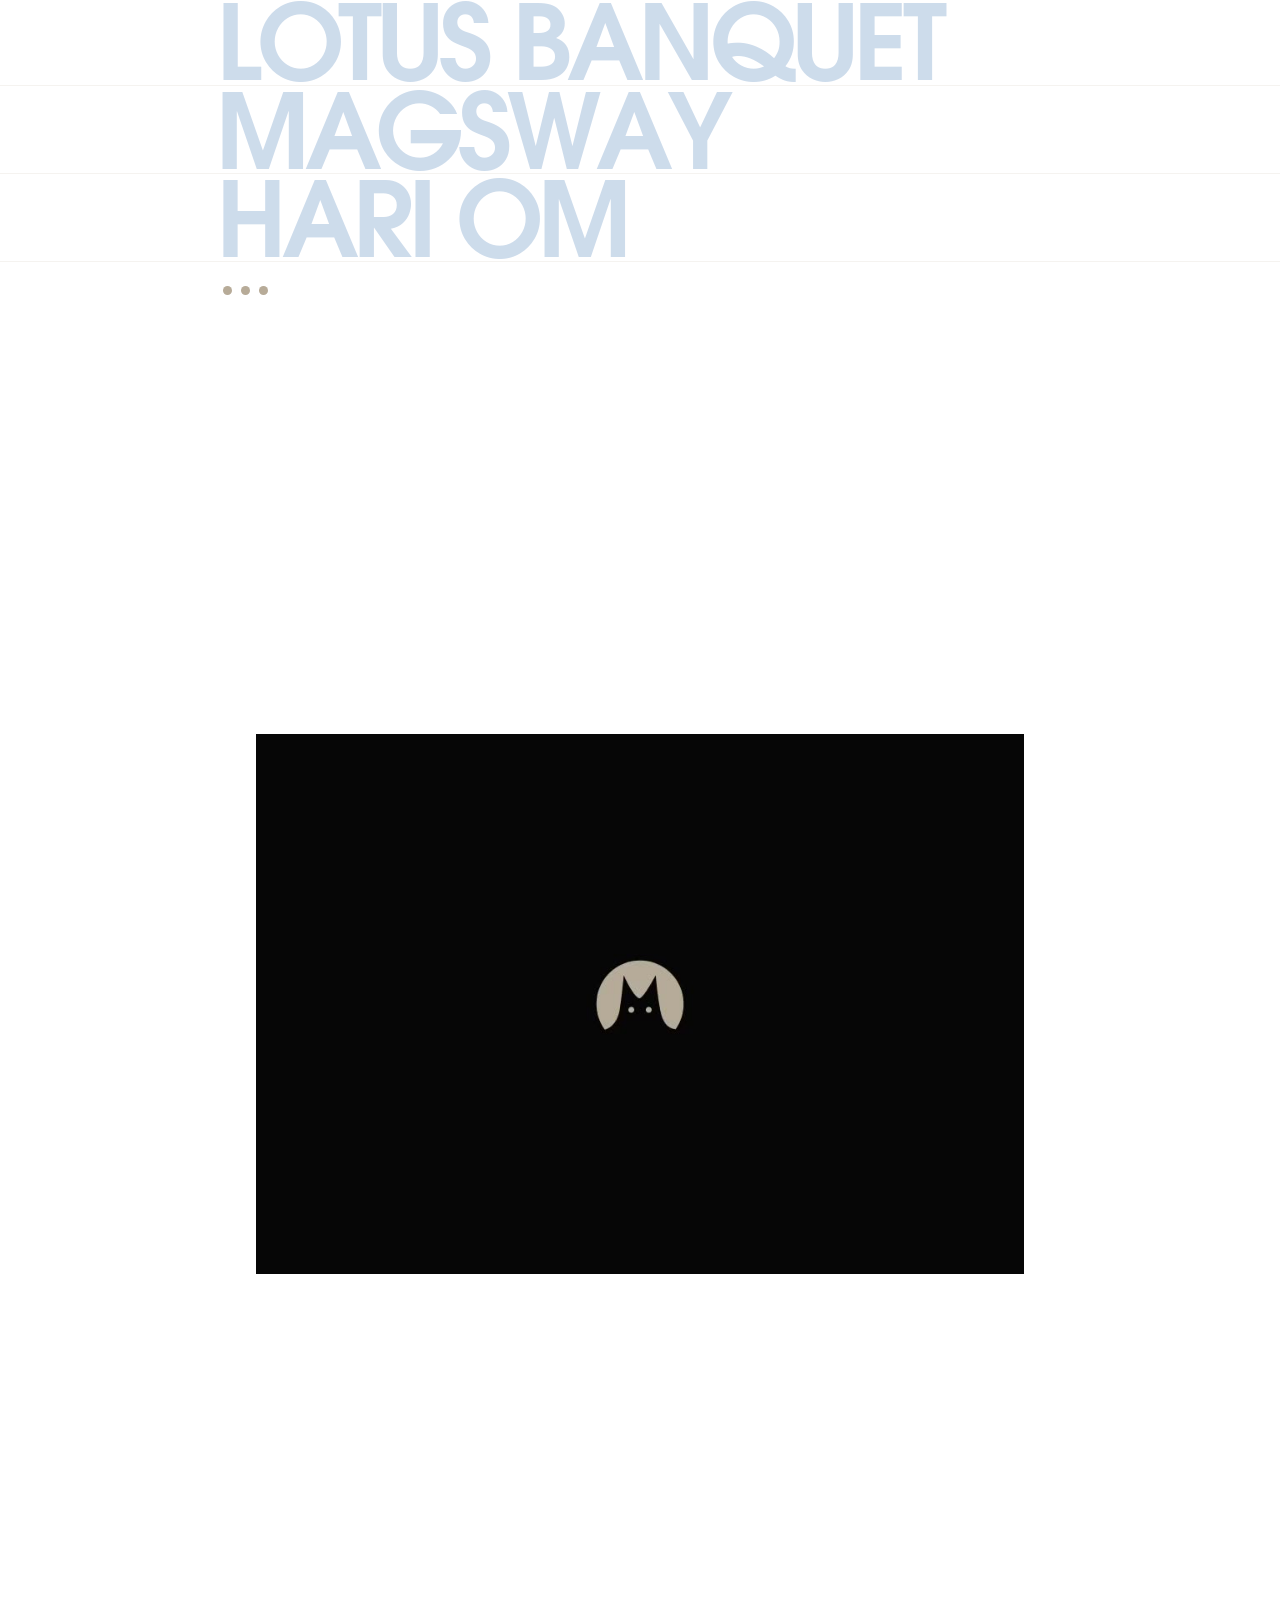
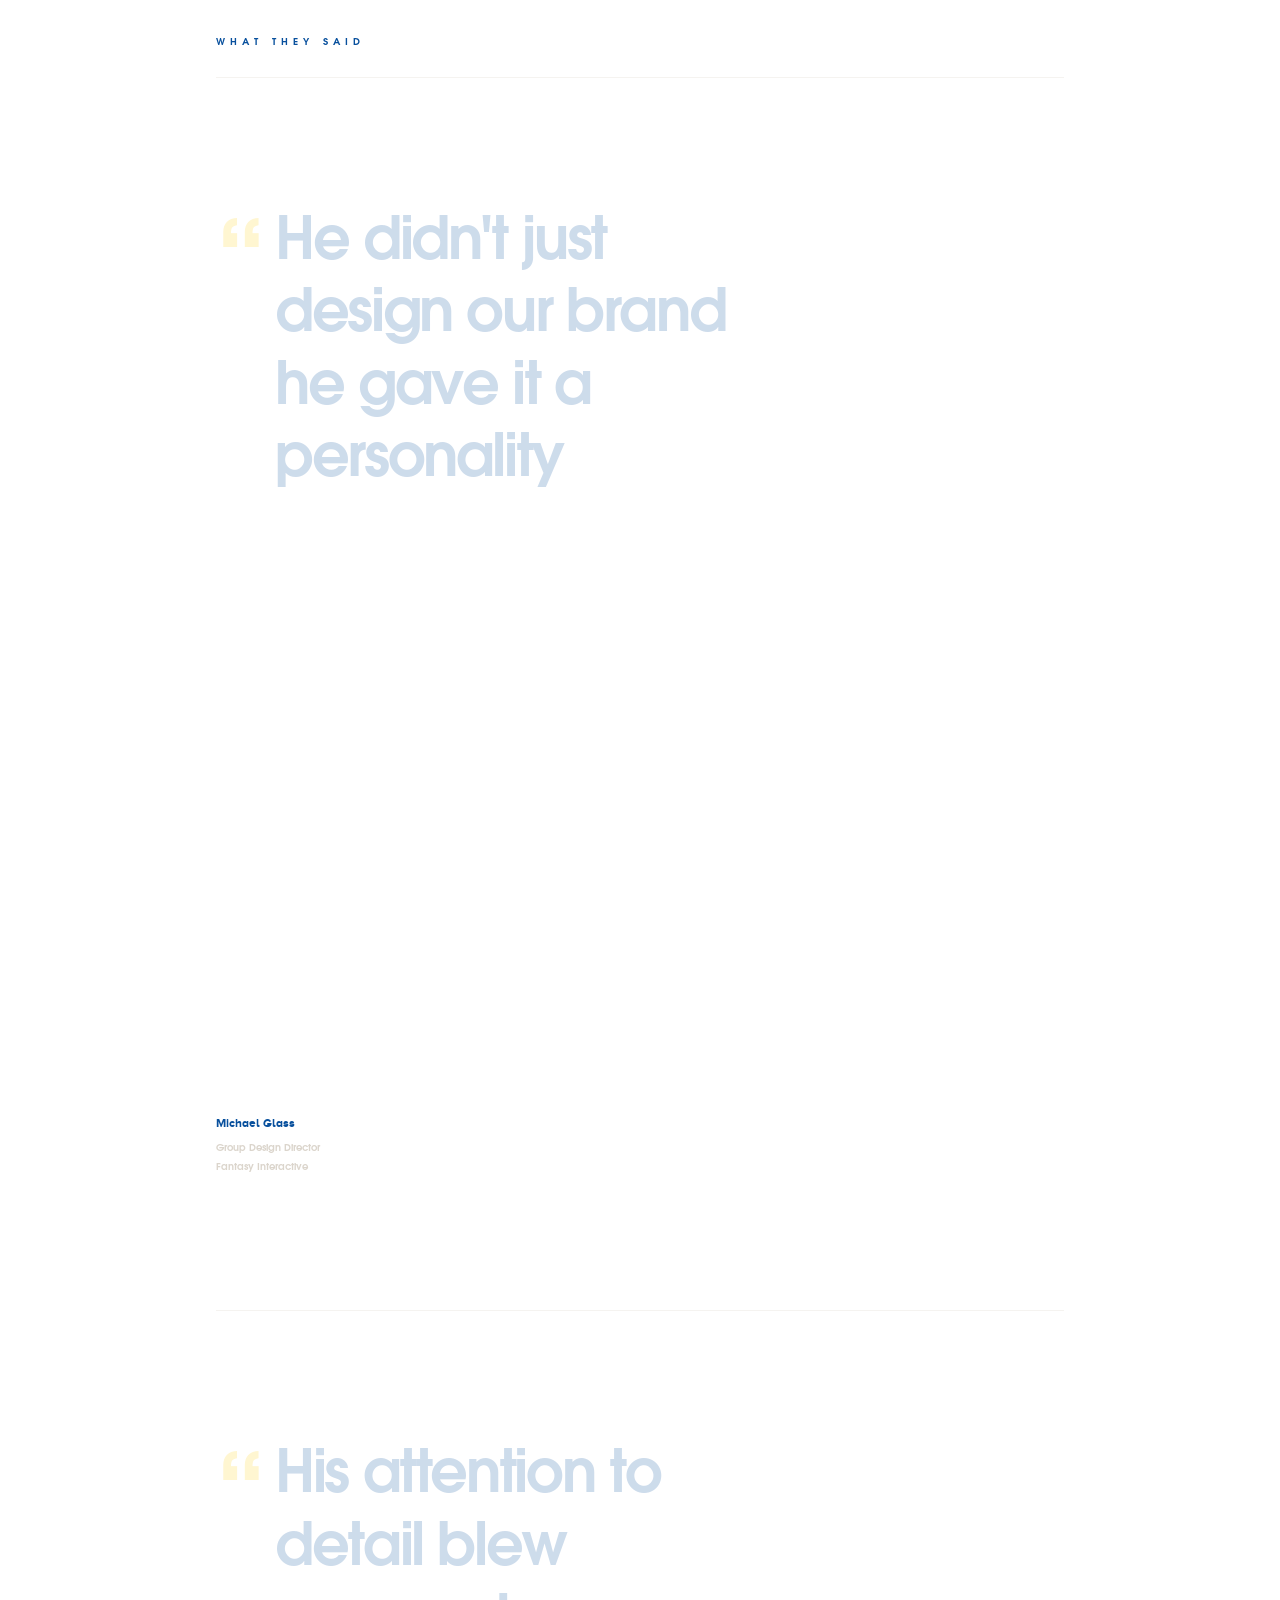
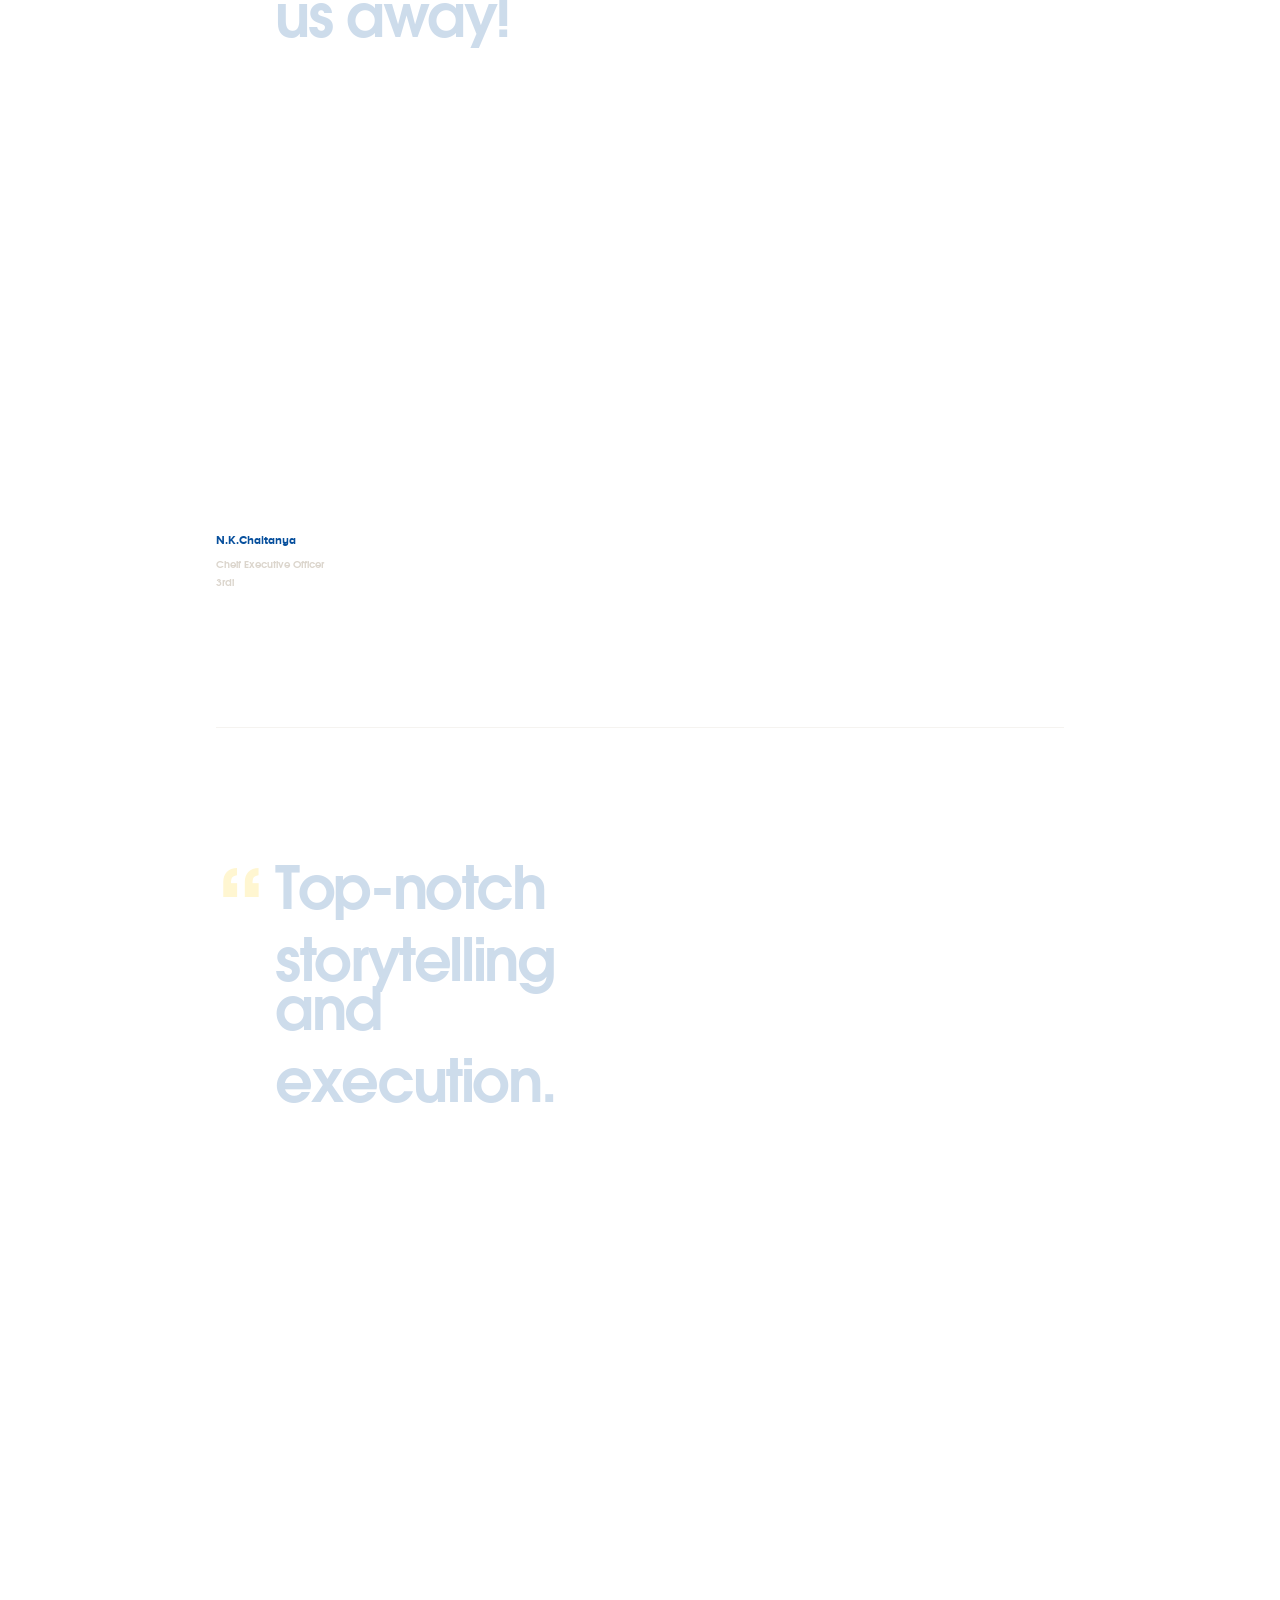
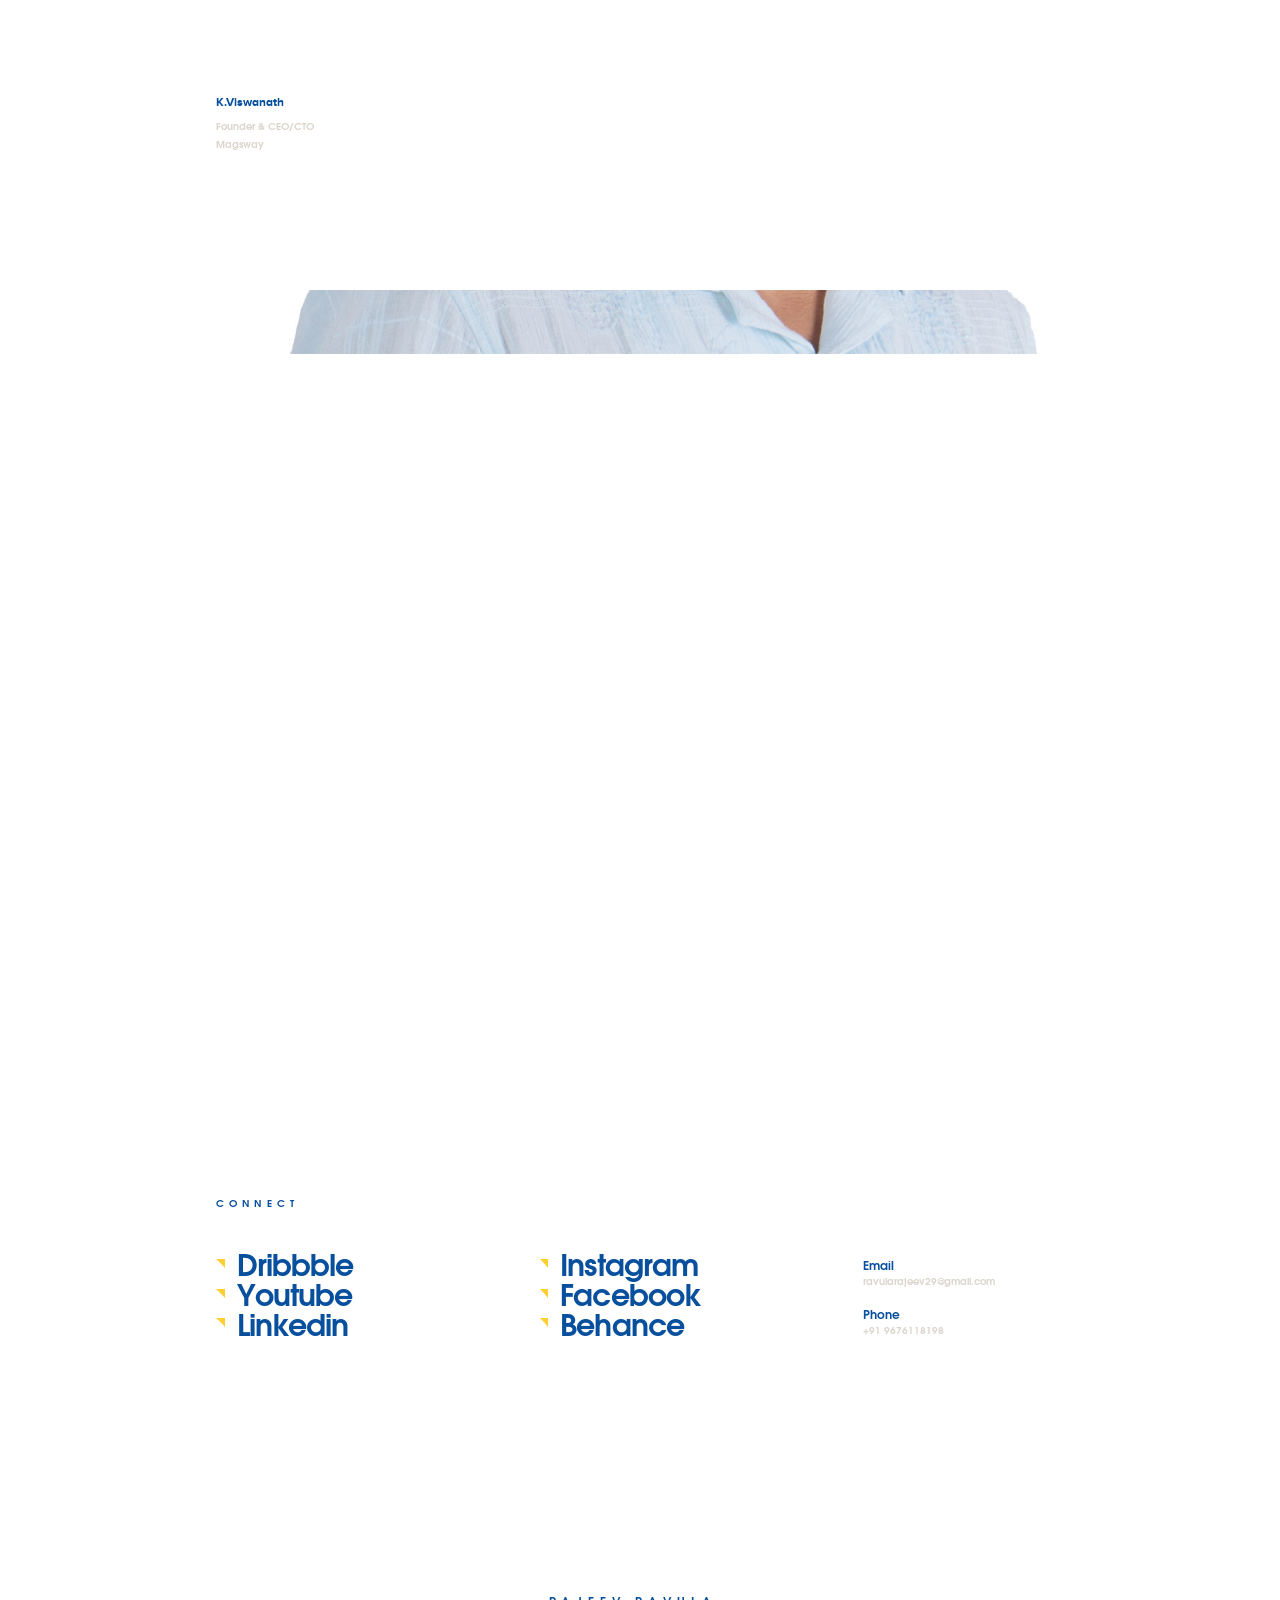
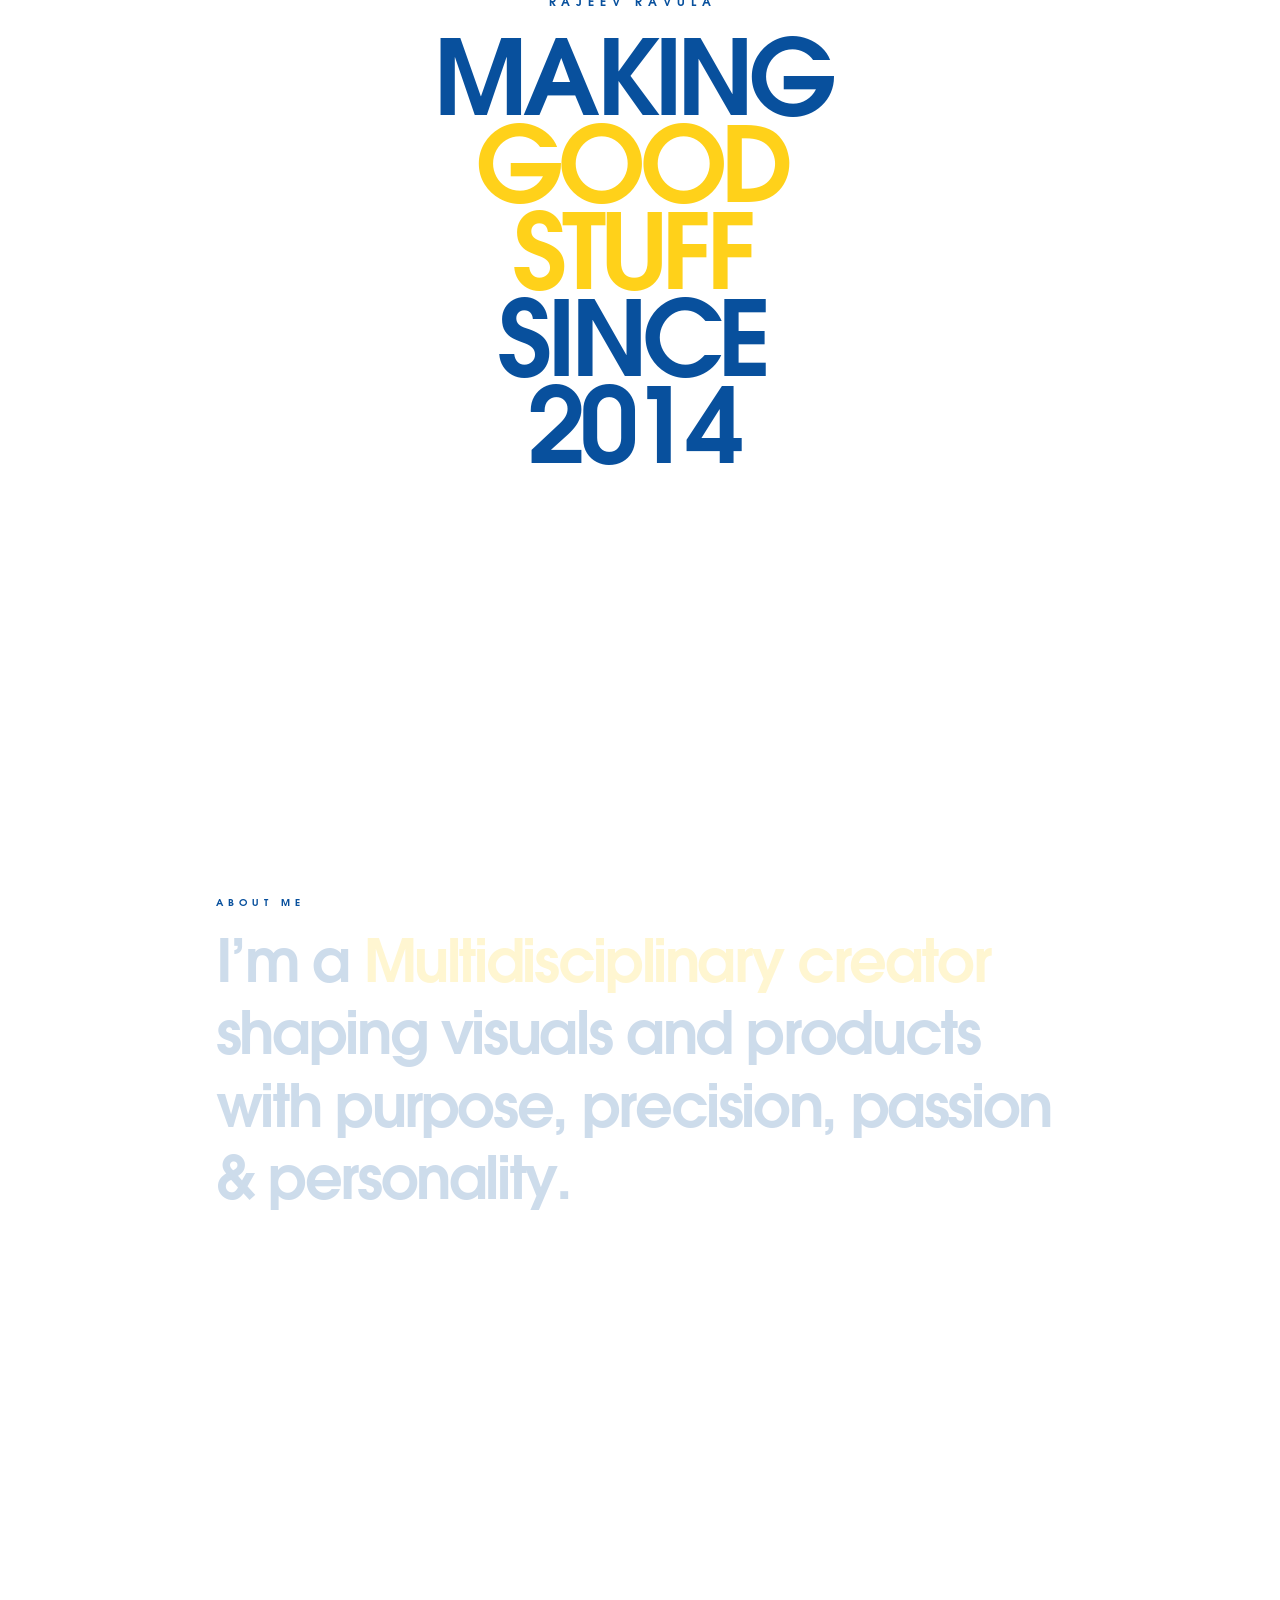
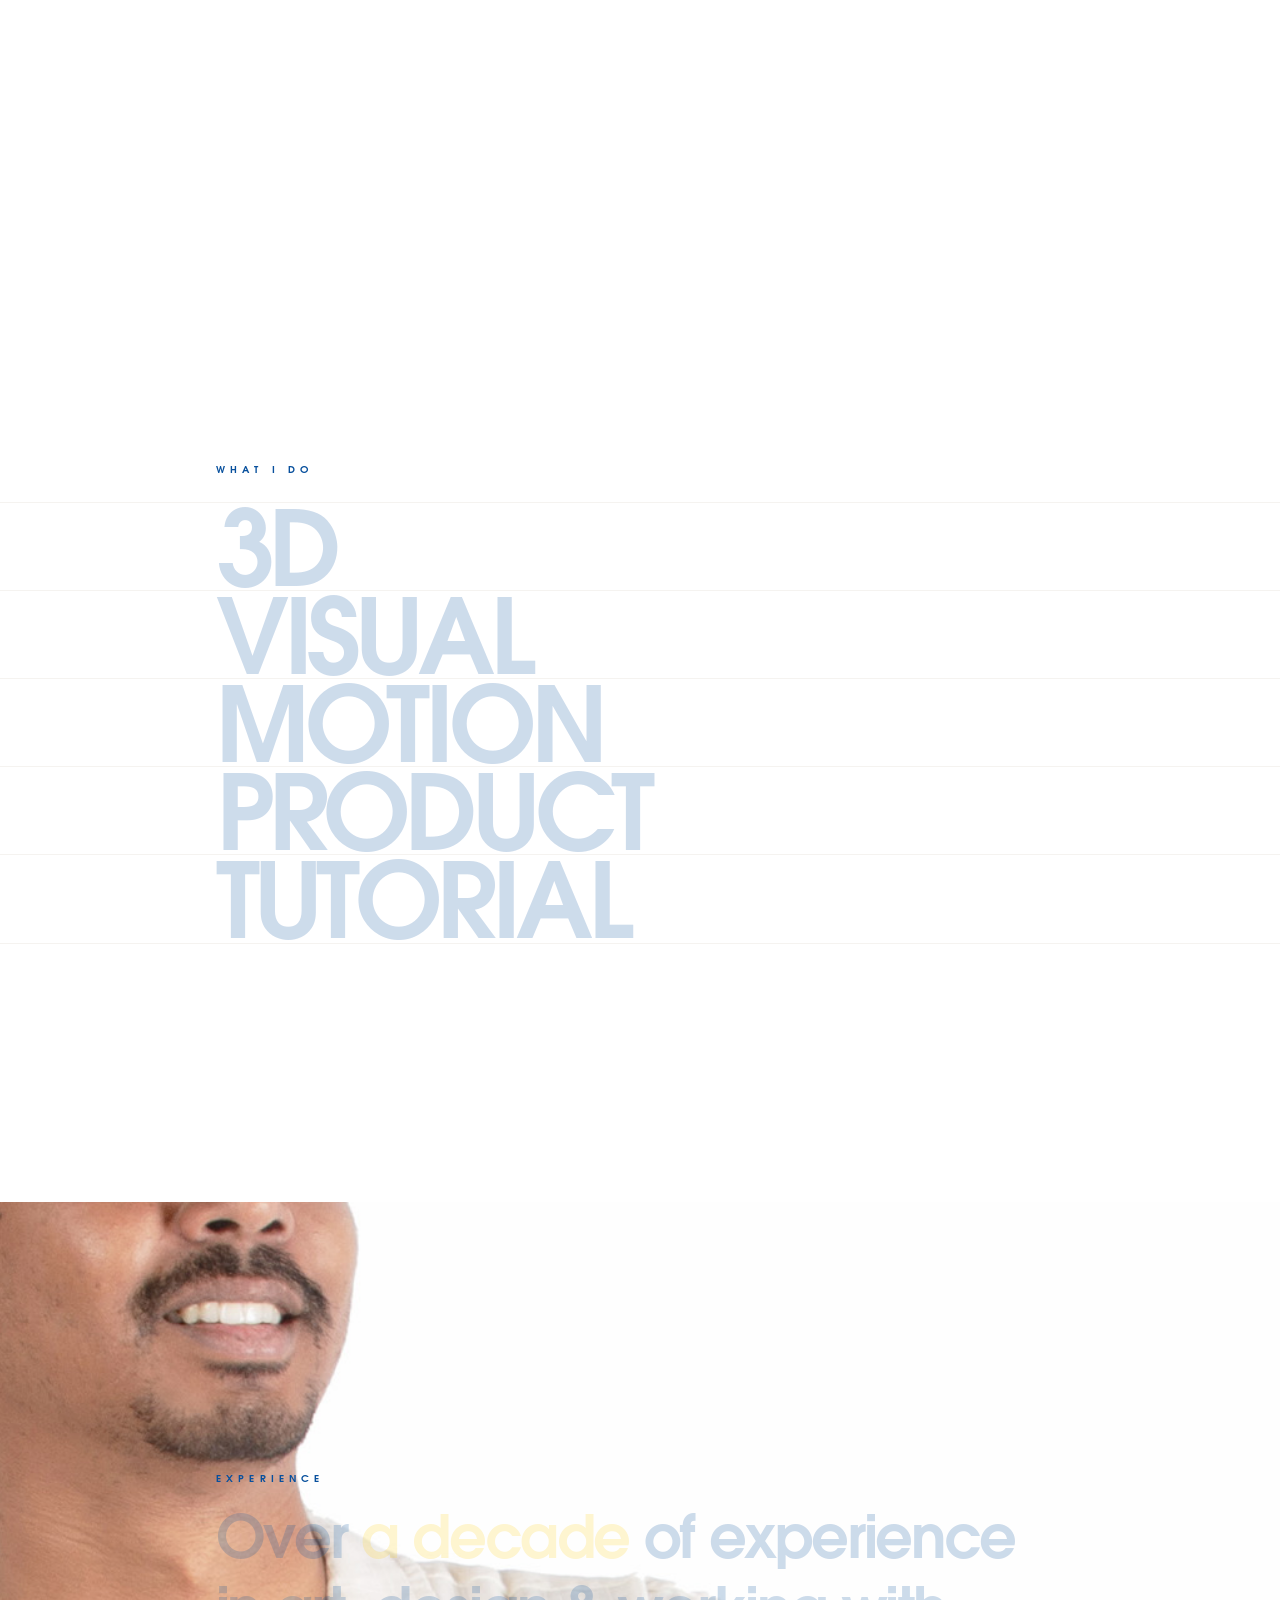
==== commit b13d4793: "Update index.html" ====
--- a/index.html
+++ b/index.html
@@ -1384,10 +1384,1403 @@
             <li class="social js-social"><a class="social_link social_link__youtube" href="https://www.youtube.com/@rajeevravula" target="_blank" aria-label="Visit my YouTube channel"><img src="assets/icons/ic-ytb.svg" class="svg" alt="YouTube icon"></a></li>
             <li class="social js-social"><a class="social_link social_link__linkedin" href="https://www.linkedin.com/in/rajeev-ravula-b537a52b9/" target="_blank" aria-label="Visit my LinkedIn profile"><img src="assets/icons/ic-in.svg" class="svg" alt="LinkedIn icon"></a></li>
         </ul><button class="footer_sound js-cursor-extend js-footer_sound desc text-uppercase btn-clear"><span class="footer_sound_label">Sound</span> <span class="footer_sound_list"><span class="footer_sound_list_item js-footer_sound_list_item__on">On</span> <span class="footer_sound_list_item js-footer_sound_list_item__off">Off</span></span></button></footer>
-    <audio
-        loop class="js-web-sound" src="assets/mp3/upbeat-rock-funky-groove-118727.mp3"></audio>
-        <script
-            data-cfasync="false" src="/cdn-cgi/scripts/5c5dd728/cloudflare-static/email-decode.min.js"></script>
+<!doctype html>
+<html lang="en" class="js no-system-cursor">
+
+<head>
+    <meta charset="UTF-8">
+    <meta name="viewport" content="width=device-width,initial-scale=1">
+    <title>Rajeev Ravula - Multimedia Designer</title>
+    <link rel="icon" sizes="32x32" href="assets/images/Untitled-3 copy.png">
+    <meta name="description" content="I’m a selectively skilled product designer with strong focus on producing high quality &amp; impactful digital experience.">
+    <script>
+        history.scrollRestoration = "manual";
+    </script>
+    <meta name="robots" content="max-snippet:-1, max-image-preview:large, max-video-preview:-1">
+    <meta name="generator" content="Powered by RajeevRavula@2025 - Creative developer." />
+    <link rel="canonical" href="https://luxury-kangaroo-513842.netlify.app/">
+    <meta property="og:locale" content="en_US">
+    <meta property="og:type" content="website">
+    <meta property="og:title" content="Rajeev Ravula - Multimedia Designer">
+    <meta property="og:description" content="I’m a selectively skilled product designer with strong focus on producing high quality &amp; impactful digital experience.">
+    <meta property="og:url" content="https://luxury-kangaroo-513842.netlify.app/">
+    <meta property="og:site_name" content="Rajeev Ravula - Multimedia Designer">
+    <meta property="og:image" content="assets/images/rr 1.jpg">
+    <meta property="og:image:secure_url" content="assets/images/rr 1.jpg">
+    <meta property="og:image:width" content="1200">
+    <meta property="og:image:height" content="630">
+    <meta name="twitter:card" content="summary_large_image">
+    <meta name="twitter:description" content="I’m a selectively skilled product designer with strong focus on producing high quality &amp; impactful digital experience.">
+    <meta name="twitter:title" content="Rajeev Ravula - Multidisciplinary Designer">
+    <meta name="twitter:image" content="assets/images/rr 1.jpg">
+    <link rel="shortlink" href="https://luxury-kangaroo-513842.netlify.app/">
+    <link rel="apple-touch-icon" sizes="180x180" href="assets/favicon/apple-touch-icon.png">
+    <link rel="icon" type="image/png" sizes="32x32" href="assets/favicon/favicon-32x32.png">
+    <link rel="icon" type="image/png" sizes="16x16" href="assets/favicon/favicon-16x16.png">
+    <link rel="manifest" href="assets/favicon/site.webmanifest">
+    <link rel="mask-icon" href="assets/favicon/safari-pinned-tab.svg" color="#0d0d0d">
+    <meta name="msapplication-TileColor" content="#0d0d0d">
+    <meta name="theme-color" content="#0d0d0d">
+    <script>
+        /* <![CDATA[ */
+        var siteData = {
+            "siteUrl": "https://luxury-kangaroo-513842.netlify.app/"
+        };
+        /* ]]> */
+    </script>
+    <script src="assets/js/caching.js?v=1.0.0.3"></script>
+    <style>
+        body:not(.site__template-mobile) .is-animation-loading {
+            opacity: 0;
+        }
+
+        body,
+        html {
+            scroll-behavior: unset !important;
+            overscroll-behavior-y: none !important;
+        }
+
+        /* Hide scrollbar for Chrome, Safari and Opera */
+
+        body::-webkit-scrollbar {
+            display: none;
+        }
+
+        /* Hide scrollbar for IE, Edge and Firefox */
+
+        body {
+            -ms-overflow-style: none;
+            /* IE and Edge */
+            scrollbar-width: none;
+            /* Firefox */
+        }
+    </style>
+    <script async src="https://www.googletagmanager.com/gtag/js?id=G-79VFDFP12E"></script>
+    <script>
+        window.dataLayer = window.dataLayer || [];
+
+        function gtag() {
+            dataLayer.push(arguments);
+        }
+        gtag('js', new Date());
+
+        gtag('config', 'G-79VFDFP12E');
+    </script>
+    <script defer="defer" src="vendor.bundle.js?v=1.0.0.3"></script>
+    <script defer="defer" src="app.bundle.js?v=1.0.0.3"></script>
+    <link href="app.css?v=1.0.0.3" rel="stylesheet">
+</head>
+
+<body class="home" style="overflow: hidden">
+    <div class="page-loading js-page-loading" style="position: fixed;
+        top: 0;
+        z-index: 99999999;
+        width: 100%;
+        height: 100%;
+        left: 0;
+        background-color: #ffffff;">
+        <div class="page-loading_inner js-page-loading_inner" style="opacity: 0"><svg id="page-loading_circle" width="270" height="270" viewBox="0 0 270 270" fill="none" xmlns="http://www.w3.org/2000/svg"><circle cx="136" cy="136" r="132" stroke="#ffd11a"/></svg>
+            <div class="page-loading_logo"><img id="page-loading_logo" src="assets/images/Untitled-3 copy.png" width="400px" height="400px" alt="logo"></div><button id="js-page-loading_start" class="body-text page-loading_start">Start</button> <span id="js-page-loading_text" class="page-loading_text"><b class="js-loading_text">00</b>%</span></div>
+    </div>
+    <header class="header js-header">
+        <div class="header_logo js-header_logo"><a class="link-logo" aria-label="Home page" href="/"><img class="svg" src="assets/images/Untitled-3 copy.png" alt="logo"></a></div>
+        <div class="header_menu">
+            <ul class="header_menu_list ul__reset">
+                <li class="header_menu_item js-cursor-contract"><a href="#about" class="desc text-uppercase"><span class="header_menu_item_inner"><span class="header_menu_item_link header_menu_item_link__deep">About</span> <span class="header_menu_item_link header_menu_item_link__active">About</span></span></a></li>
+                <li class="header_menu_item js-cursor-contract"><a href="#work" class="desc text-uppercase"><span class="header_menu_item_inner"><span class="header_menu_item_link header_menu_item_link__deep">Work</span> <span class="header_menu_item_link header_menu_item_link__active">Work</span></span></a></li>
+                <li class="header_menu_item js-cursor-contract"><a href="#contact" class="desc text-uppercase"><span class="header_menu_item_inner"><span class="header_menu_item_link header_menu_item_link__deep">Contact</span> <span class="header_menu_item_link header_menu_item_link__active">Contact</span></span></a></li>
+                <li class="header_menu_item js-cursor-contract">
+    <!-- Notice the onclick added here! -->
+    <a href="xv51.html" class="desc text-uppercase" onclick="window.open('xv51.html','_blank'); return false;">
+        <span class="header_menu_item_inner">
+            <span class="header_menu_item_link header_menu_item_link__deep">Project</span> 
+            <span class="header_menu_item_link header_menu_item_link__active">Project</span>
+        </span>
+    </a>
+</li>
+            </ul>
+        </div>
+    </header>
+    <main class="main-layer js-pageContent">
+        <div class="layer layer__dark">
+            <div class="container">
+                <div id="about">
+                    <div class="hero">
+                        <div class="hero_bg" data-lenis-parallax=".5">
+                            <div class="w-100 h-100 js-anim--scale" data-screen-offset="0.3"><video id="hero-bg-video" autoplay muted playsinline loop preload="none" data-pc="assets/video/websontentvideo.mp4" data-mobile="assets/video/websontentvideo.mp4"></video></div>
+                        </div>
+                        <div class="hero_content">
+                            <div class="row justify-content-center">
+                                <div class="col-lg-4 col-sm-8 col-12 hero_content_inner js-cursor-extend">
+                                    <h6 class="text-center hero_content_inner_subtitle js-anim--lines--sim" data-screen-offset="0.8">Rajeev Ravula</h6>
+                                    <h1 class="text-center js-anim--chars mb-0" data-screen-offset="0.6">making<br><strong>good</strong><br><strong>stuff</strong><br>since<br>2014</h1>
+                                </div>
+                            </div>
+                        </div>
+                    </div>
+                    <div class="about js-about">
+                        <div class="row about_me">
+                            <div class="col-lg-8 col-sm-10 col-12 offset-lg-2 offset-sm-1">
+                                <div class="about_content container_content js-cursor-extend">
+                                    <p class="about_content_label body-text text-uppercase">About me</p>
+                                    <div class="about_content_desc h2">
+                                        <div class="scroll-paragraph-mask js-scroll-paragraph-mask">I’m a <strong>Multidisciplinary</strong> <strong>creator</strong> shaping visuals and products with purpose, precision, passion & personality.</div>
+                                    </div>
+                                </div>
+                            </div>
+                        </div>
+                        <div class="about_ido">
+                            <div class="js-about_ido_coffee about_ido_coffee">
+                                <div class="js-about_ido_inner about_ido_inner" data-lenis-speed="-.1"></div>
+                            </div>
+                            <div class="js-about_ido_mouse about_ido_mouse">
+                                <div class="js-about_ido_inner about_ido_inner" data-lenis-speed=".1"></div>
+                            </div>
+                            <div class="row">
+                                <div class="col-lg-8 col-sm-10 offset-lg-2 offset-sm-1 col-12">
+                                    <p class="about_content_label container_content body-text text-uppercase">What i do</p>
+                                </div>
+                            </div>
+                            <div class="heading-mask js-heading-mask">
+                                <div class="heading-mask_el heading-mask_el__deep container_content">
+                                    <div class="row align-items-center">
+                                        <div class="col-sm-6 offset-lg-2 offset-sm-1 col-12">
+                                            <div class="simple-masking">
+                                                <div class="js-simple-masking_el simple-masking_el js-cursor-contract">
+                                                    <h2 class="h1 mb-0 js-heading-mask_heading">3D</h2>
+                                                </div>
+                                            </div>
+                                        </div>
+                                        <div class="col-3 op-0 d-lg-block d-none">
+                                            <p class="mb-0 desc">I can produce anything that my RTX 4090 graphics card can render</p>
+                                        </div>
+                                    </div>
+                                </div>
+                                <div class="heading-mask_el heading-mask_el__masking container_content">
+                                    <div class="row align-items-center">
+                                        <div class="col-sm-6 offset-lg-2 offset-sm-1 col-12">
+                                            <div class="simple-masking overflow-hidden">
+                                                <div class="simple-masking_el">
+                                                    <h2 class="h1 mb-0 text-dark">3D</h2>
+                                                </div>
+                                            </div>
+                                        </div>
+                                        <div class="col-lg-3 col-sm-4 col-12 text-dark d-sm-block d-none">
+                                            <p class="mb-0 desc">I can produce anything that my RTX 4090 graphics card can render</p>
+                                        </div>
+                                    </div>
+                                </div>
+                            </div>
+                            <div class="heading-mask js-heading-mask">
+                                <div class="heading-mask_el heading-mask_el__deep container_content">
+                                    <div class="row align-items-center">
+                                        <div class="col-sm-6 offset-lg-2 offset-sm-1 col-12">
+                                            <div class="simple-masking">
+                                                <div class="js-simple-masking_el simple-masking_el js-cursor-contract">
+                                                    <h2 class="h1 mb-0 js-heading-mask_heading">Visual</h2>
+                                                </div>
+                                            </div>
+                                        </div>
+                                        <div class="col-3 op-0 d-lg-block d-none">
+                                            <p class="mb-0 desc">I search the internet for visual references and then combine them to create my own work.</p>
+                                        </div>
+                                    </div>
+                                </div>
+                                <div class="heading-mask_el heading-mask_el__masking container_content">
+                                    <div class="row align-items-center">
+                                        <div class="col-sm-6 offset-lg-2 offset-sm-1 col-12">
+                                            <div class="simple-masking overflow-hidden">
+                                                <div class="simple-masking_el">
+                                                    <h2 class="h1 mb-0 text-dark">Visual</h2>
+                                                </div>
+                                            </div>
+                                        </div>
+                                        <div class="col-lg-3 col-sm-4 col-12 text-dark d-sm-block d-none">
+                                            <p class="mb-0 desc">I search the internet for visual references and then combine them to create my own work.</p>
+                                        </div>
+                                    </div>
+                                </div>
+                            </div>
+                            <div class="heading-mask js-heading-mask">
+                                <div class="heading-mask_el heading-mask_el__deep container_content">
+                                    <div class="row align-items-center">
+                                        <div class="col-sm-6 offset-lg-2 offset-sm-1 col-12">
+                                            <div class="simple-masking">
+                                                <div class="js-simple-masking_el simple-masking_el js-cursor-contract">
+                                                    <h2 class="h1 mb-0 js-heading-mask_heading">Motion</h2>
+                                                </div>
+                                            </div>
+                                        </div>
+                                        <div class="col-3 op-0 d-lg-block d-none">
+                                            <p class="mb-0 desc">I use fancy motion that makes my design more interesting than it actually is</p>
+                                        </div>
+                                    </div>
+                                </div>
+                                <div class="heading-mask_el heading-mask_el__masking container_content">
+                                    <div class="row align-items-center">
+                                        <div class="col-sm-6 offset-lg-2 offset-sm-1 col-12">
+                                            <div class="simple-masking overflow-hidden">
+                                                <div class="simple-masking_el">
+                                                    <h2 class="h1 mb-0 text-dark">Motion</h2>
+                                                </div>
+                                            </div>
+                                        </div>
+                                        <div class="col-lg-3 col-sm-4 col-12 text-dark d-sm-block d-none">
+                                            <p class="mb-0 desc">I use fancy motion that makes my design more interesting than it actually is</p>
+                                        </div>
+                                    </div>
+                                </div>
+                            </div>
+                            <div class="heading-mask js-heading-mask">
+                                <div class="heading-mask_el heading-mask_el__deep container_content">
+                                    <div class="row align-items-center">
+                                        <div class="col-sm-6 offset-lg-2 offset-sm-1 col-12">
+                                            <div class="simple-masking">
+                                                <div class="js-simple-masking_el simple-masking_el js-cursor-contract">
+                                                    <h2 class="h1 mb-0 js-heading-mask_heading">Product</h2>
+                                                </div>
+                                            </div>
+                                        </div>
+                                        <div class="col-3 op-0 d-lg-block d-none">
+                                            <p class="mb-0 desc">I utilize common design best practices, test, and re-iterate until it works (hopefully).</p>
+                                        </div>
+                                    </div>
+                                </div>
+                                <div class="heading-mask_el heading-mask_el__masking container_content">
+                                    <div class="row align-items-center">
+                                        <div class="col-sm-6 offset-lg-2 offset-sm-1 col-12">
+                                            <div class="simple-masking overflow-hidden">
+                                                <div class="simple-masking_el">
+                                                    <h2 class="h1 mb-0 text-dark">Product</h2>
+                                                </div>
+                                            </div>
+                                        </div>
+                                        <div class="col-lg-3 col-sm-4 col-12 text-dark d-sm-block d-none">
+                                            <p class="mb-0 desc">I utilize common design best practices, test, and re-iterate until it works (hopefully).</p>
+                                        </div>
+                                    </div>
+                                </div>
+                            </div>
+                            <div class="heading-mask js-heading-mask">
+                                <div class="heading-mask_el heading-mask_el__deep container_content">
+                                    <div class="row align-items-center">
+                                        <div class="col-sm-6 offset-lg-2 offset-sm-1 col-12">
+                                            <div class="simple-masking">
+                                                <div class="js-simple-masking_el simple-masking_el js-cursor-contract">
+                                                    <h2 class="h1 mb-0 js-heading-mask_heading">Tutorial</h2>
+                                                </div>
+                                            </div>
+                                        </div>
+                                        <div class="col-3 op-0 d-lg-block d-none">
+                                            <p class="mb-0 desc">I thought I’d make millions of $ from Youtube but I didn’t</p>
+                                        </div>
+                                    </div>
+                                </div>
+                                <div class="heading-mask_el heading-mask_el__masking container_content">
+                                    <div class="row align-items-center">
+                                        <div class="col-sm-6 offset-lg-2 offset-sm-1 col-12">
+                                            <div class="simple-masking overflow-hidden">
+                                                <div class="simple-masking_el">
+                                                    <h2 class="h1 mb-0 text-dark">Tutorial</h2>
+                                                </div>
+                                            </div>
+                                        </div>
+                                        <div class="col-lg-3 col-sm-4 col-12 text-dark d-sm-block d-none">
+                                            <p class="mb-0 desc">I thought I’d make millions of $ from Youtube but I didn’t</p>
+                                        </div>
+                                    </div>
+                                </div>
+                            </div>
+                        </div>
+                    </div>
+                </div>
+                <div id="work">
+                    <div class="work" id="work">
+                        <div class="row work_experience">
+                            <div class="work_bg" data-lenis-speed=".5">
+                                <picture class="image__object-fit d-lg-block d-none"><img src="assets/images/work-50.jpg" class="js-image--lazy" data-srcset="assets/images/work-400.jpg 400w, assets/images/work-800.jpg 800w, assets/images/work-1200.jpg 1200w, assets/images/work-1600.jpg 1600w, assets/images/work-2400.jpg 2400w, assets/images/work.jpg 3456w"
+                                        width="1728" height="1008" sizes="(max-width: 1728px) 100vw, 1728px" alt="work" /></picture>
+                                <picture class="image__object-fit d-lg-none d-block"><img src="assets/images/work-mobile-50.jpg" class="js-image--lazy" data-srcset="assets/images/work-mobile-400.jpg 400w, assets/images/work-mobile-800.jpg 800w, assets/images/work-mobile.jpg 858w" width="429" height="914"
+                                        sizes="(max-width: 429px) 100vw, 914px" alt="work-mobile" /></picture>
+                            </div>
+                            <div class="col-lg-8 col-sm-10 offset-lg-2 offset-sm-1 col-12">
+                                <div class="work_content container_content js-cursor-extend">
+                                    <p class="work_content_label body-text text-uppercase">Experience</p>
+                                    <div class="work_content_desc h2">
+                                        <div class="scroll-paragraph-mask js-scroll-paragraph-mask">Over <strong>a decade</strong> of experience in art, design & working <br class="d-lg-none d-inline">with some of <br class="d-lg-none d-inline">the most <br class="d-lg-none d-inline">brilliant <br class="d-lg-none d-inline">minds in the business.</div>
+                                    </div>
+                                </div>
+                            </div>
+                        </div>
+                        <div class="work_history">
+                            <div class="row work_heading work_history_heading">
+                                <div class="col-lg-8 col-sm-10 offset-lg-2 offset-sm-1 col-12">
+                                    <p class="work_content_label container_content body-text text-uppercase mb-0">Businesses</p>
+                                </div>
+                            </div>
+                            <div class="heading-mask heading-mask__now">
+                                <div class="heading-mask_el container_content heading-mask_el__deep">
+                                    <div class="row">
+                                        <div class="col-sm-2 offset-lg-2 offset-sm-1 col-3">
+                                            <div class="simple-masking">
+                                                <div class="simple-masking_el"><span class="h3 mb-1">NOW</span></div>
+                                            </div>
+                                        </div>
+                                        <div class="col-lg-6 col-sm-8 col-9">
+                                            <div class="simple-masking_el js-simple-masking_el js-cursor-contract">
+                                                <p class="h3 mb-1">Multidisciplinary Designer</p>
+                                               
+                                                 <p class="mb-0 desc font-400">
+                                                    <a href="https://fourleafcafe.in" target="_blank" rel="noopener noreferrer">Freelance</a>
+                                                </p>
+                                            </div>
+                                        </div>
+                                    </div>
+                                </div>
+                                <div class="heading-mask_el container_content heading-mask_el__masking">
+                                    <div class="row">
+                                        <div class="col-sm-2 offset-lg-2 offset-sm-1 col-3">
+                                            <div class="simple-masking">
+                                                <div class="simple-masking_el"><span class="h3 mb-1 text-dark">NOW</span></div>
+                                            </div>
+                                        </div>
+                                        <div class="col-lg-6 col-sm-8 col-9">
+                                            <div class="simple-masking_el">
+                                                <h4 class="h3 mb-1 text-dark">Designer</h4>
+                                         
+                                                 <p class="mb-0 desc font-400">
+                                                    <a href="https://fourleafcafe.in" target="_blank" rel="noopener noreferrer">Freelance</a>
+                                                </p>
+                                            </div>
+                                        </div>
+                                    </div>
+                                </div>
+                            </div>
+                            <div class="heading-mask">
+                                <div class="heading-mask_el container_content heading-mask_el__deep">
+                                    <div class="row">
+                                        <div class="col-sm-2 offset-lg-2 offset-sm-1 col-3">
+                                            <div class="simple-masking">
+                                                <div class="simple-masking_el"><span class="h3 mb-1">2024</span></div>
+                                            </div>
+                                        </div>
+                                        <div class="col-lg-6 col-sm-8 col-9">
+                                            <div class="simple-masking_el js-simple-masking_el js-cursor-contract">
+                                                <p class="h3 mb-1">Creative Director</p>
+                                                <p class="mb-0 desc font-400">
+                                                    <a href="https://fourleafcafe.in" target="_blank" rel="noopener noreferrer">Four Leaf Cafe</a>
+                                                </p>
+                                            </div>
+                                        </div>
+                                    </div>
+                                </div>
+                                <div class="heading-mask_el container_content heading-mask_el__masking">
+                                    <div class="row">
+                                        <div class="col-sm-2 offset-lg-2 offset-sm-1 col-3">
+                                            <div class="simple-masking">
+                                                <div class="simple-masking_el"><span class="h3 mb-1 text-dark">2024</span></div>
+                                            </div>
+                                        </div>
+                                        <div class="col-lg-6 col-sm-8 col-9">
+                                            <div class="simple-masking_el">
+                                                <p class="h3 mb-1 text-dark">Founder</p>
+                                                <p class="mb-0 desc font-400 text-dark" style="text-decoration: none;">Four Leaf Cafe</p>
+                                            </div>
+                                        </div>
+                                    </div>
+                                </div>
+                            </div>
+                            <div class="heading-mask">
+                                <div class="heading-mask_el container_content heading-mask_el__deep">
+                                    <div class="row">
+                                        <div class="col-sm-2 offset-lg-2 offset-sm-1 col-3">
+                                            <div class="simple-masking">
+                                                <div class="simple-masking_el"><span class="h3 mb-1">2019</span></div>
+                                            </div>
+                                        </div>
+                                        <div class="col-lg-6 col-sm-8 col-9">
+                                            <div class="simple-masking_el js-simple-masking_el js-cursor-contract">
+                                                <p class="h3 mb-1">Sneaker Artist</p>
+                                                <p class="mb-0 desc font-400">
+                                                    <a href="https://solecult.in" target="_blank" rel="noopener noreferrer">Sole Cult</a>
+                                                </p>
+                                            </div>
+                                        </div>
+                                    </div>
+                                </div>
+                                <div class="heading-mask_el container_content heading-mask_el__masking">
+                                    <div class="row">
+                                        <div class="col-sm-2 offset-lg-2 offset-sm-1 col-3">
+                                            <div class="simple-masking">
+                                                <div class="simple-masking_el"><span class="h3 mb-1 text-dark">2019</span></div>
+                                            </div>
+                                        </div>
+                                        <div class="col-lg-6 col-sm-8 col-9">
+                                            <div class="simple-masking_el">
+                                                <p class="h3 mb-1 text-dark">Founder</p>
+                                                <p class="mb-0 desc font-400 text-dark" style="text-decoration: none;">Sole Cult</p>
+                                            </div>
+                                        </div>
+                                    </div>
+                                </div>
+                            </div>
+                            <div class="heading-mask">
+                                <div class="heading-mask_el container_content heading-mask_el__deep">
+                                    <div class="row">
+                                        <div class="col-sm-2 offset-lg-2 offset-sm-1 col-3">
+                                            <div class="simple-masking">
+                                                <div class="simple-masking_el"><span class="h3 mb-1">2016</span></div>
+                                            </div>
+                                        </div>
+                                        <div class="col-lg-6 col-sm-8 col-9">
+                                            <div class="simple-masking_el js-simple-masking_el js-cursor-contract">
+                                                <p class="h3 mb-1">Filmmaker</p>
+                                                <p class="mb-0 desc font-400">
+                                                    <a href="https://solecult.in" target="_blank" rel="noopener noreferrer">Purana Talkies</a>
+                                                </p>
+                                            </div>
+                                        </div>
+                                    </div>
+                                </div>
+                                <div class="heading-mask_el container_content heading-mask_el__masking">
+                                    <div class="row">
+                                        <div class="col-sm-2 offset-lg-2 offset-sm-1 col-3">
+                                            <div class="simple-masking">
+                                                <div class="simple-masking_el"><span class="h3 mb-1 text-dark">2016</span></div>
+                                            </div>
+                                        </div>
+                                        <div class="col-lg-6 col-sm-8 col-9">
+                                            <div class="simple-masking_el">
+                                                <p class="h3 mb-1 text-dark">Co-Founder</p>
+                                                <p class="mb-0 desc font-400 text-dark" style="text-decoration: none;">Purana Talkies</p>
+                                            </div>
+                                        </div>
+                                    </div>
+                                </div>
+                            </div>
+                        </div>
+                    </div>
+                    <div class="client js-client" id="client">
+                        <div class="row client_info">
+                            <div class="col-lg-9 col-sm-10 offset-lg-2 offset-sm-1 col-12">
+                                <div class="client_content container_content js-cursor-extend">
+                                    <p class="client_content_label body-text text-uppercase">Clients</p>
+                                    <div class="client_content_desc h2">
+                                        <div class="scroll-paragraph-mask js-scroll-paragraph-mask">Partnered with some of the most <strong>innovative</strong> brands, creators and businesses to bring ideas to life.</div>
+                                    </div>
+                                </div>
+                            </div>
+                        </div>
+                        <div class="client_list">
+                            <div class="client_list_3d" data-lenis-speed=".1">
+                                <div class="js-client_list_3d client_list_3d_inner"></div>
+                                <div class="client_list_3d_image"><img src="assets/images/planet-1-1.png" alt="planet"></div>
+                            </div>
+                            <div class="client_list_inner">
+                                <div class="heading-mask js-heading-mask">
+                                    <div class="heading-mask_el heading-mask_el__deep">
+                                        <div class="row align-items-center">
+                                            <div class="col-lg-10 offset-lg-2 col-sm-11 offset-sm-1 col-12">
+                                                <div class="simple-masking overflow-hidden">
+                                                    <div class="simple-masking_el js-simple-masking_el js-cursor-contract">
+                                                        <h2 class="h1 mb-0 js-heading-mask_heading container_content none-break">XYZ innovations</h2>
+                                                    </div>
+                                                </div>
+                                            </div>
+                                        </div>
+                                    </div>
+                                    <div class="heading-mask_el heading-mask_el__masking">
+                                        <div class="row align-items-center">
+                                            <div class="col-sm-6 offset-lg-2 offset-sm-1 col-12">
+                                                <div class="simple-masking overflow-hidden">
+                                                    <div class="simple-masking_el">
+                                                        <h2 class="h1 mb-0 text-dark none-break none-break">XYZ innovations</h2>
+                                                    </div>
+                                                </div>
+                                            </div>
+                                            <div class="col-lg-3 col-sm-4 text-dark d-sm-block d-none">
+                                                <p class="mb-0 desc">Shaped XYZ Innovations' identity from scratch—logo, branding, and a dash of creativity.</p>
+                                            </div>
+                                        </div>
+                                    </div>
+                                </div>
+                                <div class="heading-mask js-heading-mask">
+                                    <div class="heading-mask_el heading-mask_el__deep">
+                                        <div class="row align-items-center">
+                                            <div class="col-lg-10 offset-lg-2 col-sm-11 offset-sm-1 col-12">
+                                                <div class="simple-masking overflow-hidden">
+                                                    <div class="simple-masking_el js-simple-masking_el js-cursor-contract">
+                                                        <h2 class="h1 mb-0 js-heading-mask_heading container_content none-break">3rdi</h2>
+                                                    </div>
+                                                </div>
+                                            </div>
+                                        </div>
+                                    </div>
+                                    <div class="heading-mask_el heading-mask_el__masking container_content">
+                                        <div class="row align-items-center">
+                                            <div class="col-sm-6 offset-lg-2 offset-sm-1 col-12">
+                                                <div class="simple-masking overflow-hidden">
+                                                    <div class="simple-masking_el">
+                                                        <h2 class="h1 mb-0 text-dark none-break">3rdi</h2>
+                                                    </div>
+                                                </div>
+                                            </div>
+                                            <div class="col-lg-3 col-sm-4 text-dark d-sm-block d-none">
+                                                <p class="mb-0 desc">Created an animated explainer video for 3rdi, making their product easier to understand (and harder to ignore).</p>
+                                            </div>
+                                        </div>
+                                    </div>
+                                </div>
+                                <div class="heading-mask js-heading-mask">
+                                    <div class="heading-mask_el heading-mask_el__deep">
+                                        <div class="row align-items-center">
+                                            <div class="col-lg-10 offset-lg-2 col-sm-11 offset-sm-1 col-12">
+                                                <div class="simple-masking overflow-hidden">
+                                                    <div class="simple-masking_el js-simple-masking_el js-cursor-contract">
+                                                        <h2 class="h1 mb-0 js-heading-mask_heading container_content none-break">Lotus Banquet</h2>
+                                                    </div>
+                                                </div>
+                                            </div>
+                                        </div>
+                                    </div>
+                                    <div class="heading-mask_el heading-mask_el__masking container_content">
+                                        <div class="row align-items-center">
+                                            <div class="col-sm-6 offset-lg-2 offset-sm-1 col-12">
+                                                <div class="simple-masking overflow-hidden">
+                                                    <div class="simple-masking_el">
+                                                        <h2 class="h1 mb-0 text-dark none-break">Lotus Banquet</h2>
+                                                    </div>
+                                                </div>
+                                            </div>
+                                            <div class="col-lg-3 col-sm-4 text-dark d-sm-block d-none">
+                                                <p class="mb-0 desc">Designed the logo and brand identity for Lotus Banquet Halls. Now it looks as grand as the celebrations inside.</p>
+                                            </div>
+                                        </div>
+                                    </div>
+                                </div>
+                                <div class="heading-mask js-heading-mask">
+                                    <div class="heading-mask_el heading-mask_el__deep">
+                                        <div class="row align-items-center">
+                                            <div class="col-lg-10 offset-lg-2 col-sm-11 offset-sm-1 col-12">
+                                                <div class="simple-masking overflow-hidden">
+                                                    <div class="simple-masking_el js-simple-masking_el js-cursor-contract">
+                                                        <h2 class="h1 mb-0 js-heading-mask_heading container_content none-break">MagSway</h2>
+                                                    </div>
+                                                </div>
+                                            </div>
+                                        </div>
+                                    </div>
+                                    <div class="heading-mask_el heading-mask_el__masking">
+                                        <div class="row align-items-center">
+                                            <div class="col-sm-6 offset-lg-2 offset-sm-1 col-12">
+                                                <div class="simple-masking overflow-hidden">
+                                                    <div class="simple-masking_el">
+                                                        <h2 class="h1 mb-0 text-dark none-break">MagSway</h2>
+                                                    </div>
+                                                </div>
+                                            </div>
+                                            <div class="col-lg-3 col-sm-4 text-dark d-sm-block d-none">
+                                                <p class="mb-0 desc">Worked with Magsway’s design team as an illustrator and graphic designer, creating assets for their dashboard and platform.</p>
+                                            </div>
+                                        </div>
+                                    </div>
+                                </div>
+                                <div class="heading-mask js-heading-mask">
+                                    <div class="heading-mask_el heading-mask_el__deep">
+                                        <div class="row align-items-center">
+                                            <div class="col-lg-10 offset-lg-2 col-sm-11 offset-sm-1 col-12">
+                                                <div class="simple-masking overflow-hidden">
+                                                    <div class="simple-masking_el js-simple-masking_el js-cursor-contract">
+                                                        <h2 class="h1 mb-0 js-heading-mask_heading container_content none-break">Hari Om</h2>
+                                                    </div>
+                                                </div>
+                                            </div>
+                                        </div>
+                                    </div>
+                                    <div class="heading-mask_el heading-mask_el__masking container_content">
+                                        <div class="row align-items-center">
+                                            <div class="col-sm-6 offset-lg-2 offset-sm-1 col-12">
+                                                <div class="simple-masking overflow-hidden">
+                                                    <div class="simple-masking_el">
+                                                        <h2 class="h1 mb-0 text-dark none-break">Hari Om</h2>
+                                                    </div>
+                                                </div>
+                                            </div>
+                                            <div class="col-lg-3 col-sm-4 text-dark d-sm-block d-none">
+                                                <p class="mb-0 desc">Shot and crafted a video showcasing Hari Om Pipes' factory, product lineup, and manufacturing process.</p>
+                                            </div>
+                                        </div>
+                                    </div>
+                                </div>
+                            </div>
+                            <div class="row">
+                                <div class="col-lg-10 offset-lg-2 col-sm-11 offset-sm-1 col-12">
+                                    <div class="dots container_content"><span></span> <span></span> <span></span></div>
+                                </div>
+                            </div>
+                        </div>
+                    </div>
+                    <div class="video" id="video">
+                        <div class="videoPlayer js-videoPlayer">
+                            <div class="videoPlayer_inner js-videoPlayer_inner"><video id="videoPlayer" playsinline muted loop preload="auto" data-poster="assets/images/reel-poster.jpg" data-poster-mobile="assets/images/reel-mobile-poster.jpg" data-src-mobile="assets/video/final.mp4" data-src="assets/video/final.mp4"
+                                    width="1920" height="1080"></video><button class="js-btnBigPlay videoPlayer_btn"><img src="assets/icons/ic-play.svg" alt="icon-play"></button></div>
+                        </div>
+                    </div>
+                    <div class="testimonials js-testimonials">
+                        <div class="row">
+                            <div class="col-lg-8 col-sm-10 col-12 offset-lg-2 offset-sm-1">
+                                <p class="testimonials_content_label container_content body-text text-uppercase">WHAT THEY SAID</p>
+                            </div>
+                            <div class="col-lg-1 col-2 offset-sm-9 offset-10">
+                                <div class="testimonials_thumbs">
+                                    <div class="js-testimonials_thumbs_list testimonials_thumbs_list">
+                                        <div class="testimonials_thumbs_inner">
+                                            <ul class="testimonials_thumbs_list_list ul__reset">
+                                                <li class="thumb-item is-active"><span class="thumb-item_inner"><img src="assets/images/michael-glass.jpg" alt="michael-glass"></span></li>
+                                                <li class="thumb-item"><span class="thumb-item_inner"><img src="assets/images/peter-smart.jpg" alt="peter-smart"></span></li>
+                                                <li class="thumb-item"><span class="thumb-item_inner"><img src="assets/images/linh-le.jpg" alt="linh-le"></span></li>
+                                            </ul><span class="testimonials_thumbs_flash js-testimonials_thumbs_flash"></span></div>
+                                    </div>
+                                </div>
+                            </div>
+                        </div>
+                        <div class="testimonial_lists js-testimonial_lists row">
+                            <div class="col-lg-8 col-sm-10 col-12 offset-lg-2 offset-sm-1">
+                                <div class="testimonial js-testimonial">
+                                    <div class="testimonial_inner container_content js-cursor-extend">
+                                        <div class="testimonial_content h2">
+                                            <p class="mb-0 scroll-paragraph-mask js-scroll-paragraph-mask"><b>“</b>He didn't just <br>design our brand <br>he gave it a <br>personality</p>
+                                        </div>
+                                        <div class="testimonial_info">
+                                            <p class="testimonial_info_name desc mb-1">Michael Glass</p>
+                                            <p class="testimonial_info_position sub-content">Group Design Director</p>
+                                            <p class="testimonial_info_company sub-content">Fantasy Interactive</p>
+                                        </div>
+                                    </div>
+                                </div>
+                                <div class="testimonial js-testimonial">
+                                    <div class="testimonial_inner container_content js-cursor-extend">
+                                        <div class="testimonial_content h2">
+                                            <p class="mb-0 scroll-paragraph-mask js-scroll-paragraph-mask"><b>“</b>His attention to<br>detail blew<br>us away!</p>
+                                        </div>
+                                        <div class="testimonial_info">
+                                            <p class="testimonial_info_name desc mb-1">N.K.Chaitanya</p>
+                                            <p class="testimonial_info_position sub-content">Cheif Executive Officer</p>
+                                            <p class="testimonial_info_company sub-content">3rdi</p>
+                                        </div>
+                                    </div>
+                                </div>
+                                <div class="testimonial js-testimonial">
+                                    <div class="testimonial_inner container_content js-cursor-extend">
+                                        <div class="testimonial_content h2">
+                                            <p class="mb-0 scroll-paragraph-mask js-scroll-paragraph-mask"><b>“</b>Top-notch<br>storytelling and<br>execution.</p>
+                                        </div>
+                                        <div class="testimonial_info">
+                                            <p class="testimonial_info_name desc mb-1">K.Viswanath</p>
+                                            <p class="testimonial_info_position sub-content">Founder & CEO/CTO</p>
+                                            <p class="testimonial_info_company sub-content">Magsway</p>
+                                        </div>
+                                    </div>
+                                </div>
+                            </div>
+                        </div>
+                    </div>
+                </div>
+                <div id="contact">
+                    <div class="motto">
+                        <div class="motto_bg" data-lenis-speed=".3">
+                            <picture class="image__object-fit d-sm-block d-none"><img src="assets/images/banner-bottom-50.jpg" class="js-image--lazy" data-srcset="assets/images/banner-bottom-400.jpg 400w, assets/images/banner-bottom-800.jpg 800w, assets/images/banner-bottom-1200.jpg 1200w, assets/images/banner-bottom-1600.jpg 1600w, assets/images/banner-bottom-2400.jpg 2400w, assets/images/banner-bottom.jpg 3456w"
+                                    width="1728" height="1008" sizes="(max-width: 1728px) 100vw, 1728px" alt="banner-bottom" /></picture>
+                            <picture class="image__object-fit d-sm-none d-block"><img src="assets/images/banner-bottom-mobile-50.jpg" class="js-image--lazy" data-srcset="assets/images/banner-bottom-mobile-400.jpg 400w, assets/images/banner-bottom-mobile-800.jpg 800w, assets/images/banner-bottom-mobile.jpg 856w"
+                                    width="856" height="1720" sizes="(max-width: 856px) 100vw, 856px" alt="banner-bottom-mobile" /></picture>
+                        </div>
+                        <div class="motto_content container_content">
+                            <div class="row justify-content-center align-items-center">
+                                <div class="col-lg-8 col-12 motto_content_inner js-cursor-extend">
+                                    <div>
+                                        <p class="text-center mb-0 h6 js-anim--lines--sim" data-offset=".2">MY MOTTO</p>
+                                        <p class="text-center motto_content_heading h1 mb-0 js-anim--chars" data-offset=".2">Design is<br class="d-lg-none d-inline-block">Art<br>with purpose</p>
+                                        <p class="desc text-center mb-0 js-anim--lines--sim" data-offset=".2">Shimon Shmueli</p>
+                                    </div>
+                                </div>
+                            </div>
+                        </div>
+                    </div>
+                    <div id="contact" class="contact container_content">
+                        <div class="row">
+                            <div class="col-lg-8 col-sm-10 col-12 offset-lg-2 offset-sm-1">
+                                <p class="contact_label body-text text-uppercase">Connect</p>
+                            </div>
+                        </div>
+                        <div class="row">
+                            <div class="col-lg-3 col-sm-5 offset-lg-2 offset-sm-1 col-12">
+                                <ul class="ul__reset">
+                                 <li class="heading-mask social-link js-cursor-contract heading-mask__now h3">
+                                        <div class="heading-mask_el heading-mask_el__deep"><a href="https://dribbble.com/Rajeev99" class="contact_link" target="_blank">Dribbble</a></div>
+                                        <div class="heading-mask_el heading-mask_el__masking"><a href="https://dribbble.com/Rajeev99" class="text-dark contact_link" target="_blank">Fake flex</a></div>
+                                    </li>
+                                    <li class="heading-mask social-link js-cursor-contract heading-mask__now h3">
+                                        <div class="heading-mask_el heading-mask_el__deep"><a href="https://www.youtube.com/@rajeevravula" class="contact_link" target="_blank">Youtube</a></div>
+                                        <div class="heading-mask_el heading-mask_el__masking"><a href="https://www.youtube.com/@rajeevravula" class="text-dark contact_link" target="_blank">Edits & experiments</a></div>
+                                    </li>
+                                   <li class="heading-mask social-link js-cursor-contract heading-mask__now h3">
+                                        <div class="heading-mask_el heading-mask_el__deep"><a href="https://www.linkedin.com/in/rajeev-ravula-b537a52b9/" class="contact_link" target="_blank">Linkedin</a></div>
+                                        <div class="heading-mask_el heading-mask_el__masking"><a href="https://www.linkedin.com/in/rajeev-ravula-b537a52b9/" class="text-dark contact_link" target="_blank">Corporate me</a></div>
+                                    </li>
+                                </ul>
+                            </div>
+                            <div class="col-lg-3 col-sm-5 col-12">
+                                <ul class="ul__reset">
+                                   <li class="heading-mask social-link js-cursor-contract heading-mask__now h3">
+                                        <div class="heading-mask_el heading-mask_el__deep"><a href="https://www.instagram.com/rajeev.designs/" class="contact_link" target="_blank">Instagram</a></div>
+                                        <div class="heading-mask_el heading-mask_el__masking"><a href="https://www.instagram.com/rajeev.designs/" class="text-dark contact_link" target="_blank">Not a reel guy</a></div>
+                                    </li>
+                                <li class="heading-mask social-link js-cursor-contract heading-mask__now h3">
+                                        <div class="heading-mask_el heading-mask_el__deep"><a href="https://www.facebook.com/profile.php?id=61567128704690" class="contact_link" target="_blank">Facebook</a></div>
+                                        <div class="heading-mask_el heading-mask_el__masking"><a href="https://www.facebook.com/profile.php?id=61567128704690" class="text-dark contact_link" target="_blank">Ghost mode</a></div>
+                                    </li>
+                                   <li class="heading-mask social-link js-cursor-contract heading-mask__now h3">
+                                        <div class="heading-mask_el heading-mask_el__deep"><a href="https://www.behance.net/ravularaje76e2" class="contact_link" target="_blank">Behance</a></div>
+                                        <div class="heading-mask_el heading-mask_el__masking"><a href="https://www.behance.net/ravularaje76e2" class="text-dark contact_link" target="_blank">Design graveyard</a></div>
+                                    </li>
+                                </ul>
+                            </div>
+                            <div class="col-lg-3 col-12 contact_content">
+                                <div class="row">
+                                    <div class="col-lg-12 col-sm-5 offset-lg-0 offset-sm-1 col-12">
+                                        <div class="heading-mask contact_info contact_info__top js-cursor-contract heading-mask__now">
+                                            <div class="heading-mask_el heading-mask_el__deep"><span class="h4 d-block">Email</span><a class="sub-content" href="mail:ravularajeev29@gmail.com">ravularajeev29@gmail.com</a> </div>
+                                            <div
+                                                class="heading-mask_el heading-mask_el__masking"><span class="h4 d-block text-dark">Your message is safe. My reply? That’s TBD.</span><a class="sub-content text-dark" href="mail:ravularajeev29@gmail.com">ravularajeev29@gmail.com</a> </div>
+                                    </div>
+                                </div>
+                                <div class="col-lg-12 col-sm-5 col-12">
+                                    <div class="heading-mask contact_info js-cursor-contract heading-mask__now">
+                                        <div class="heading-mask_el heading-mask_el__deep"><span class="h4 d-block">Phone</span> <a class="sub-content" href="tel:+91 9676118198">+91 9676118198</a></div>
+                                        <div class="heading-mask_el heading-mask_el__masking"><span class="h4 d-block text-dark">Calls are risky. Texting is smarter.</span> <a class="sub-content text-dark" href="tel:+91 9676118198">+91 9676118198</a></div>
+                                    </div>
+                                </div>
+                            </div>
+                        </div>
+                    </div>
+                </div>
+            </div>
+        </div>
+        <div class="frame-mobile"></div><button id="js-btn_clipPath" class="btn_clipPath"><span class="btn_clipPath_inner"><span class="btn_clipPath_image btn_clipPath_image__ring"><img src="assets/icons/ic-text-ring.svg" alt="ic-text-ring"> </span><span class="btn_clipPath_image btn_clipPath_image__touch"><img src="assets/icons/ic-touch.svg" alt="ic-touch"></span></span></button></div>
+        <div
+            class="layer layer__red js-masker">
+            <div class="container">
+                <div class="hero hero__red">
+                    <div class="hero_content">
+                        <div class="row justify-content-center">
+                            <div class="col-lg-4 col-sm-8 col-12 hero_content_inner"><span class="text-center h6 hero_content_inner_subtitle text-dark">Rajeev Ravula</span>
+                                <h1 class="text-center text-dark js-anim--chars mb-0" data-screen-offset="0.6">Hiding<br>bad<br>stuff<br>since<br>2014</h1>
+                            </div>
+                        </div>
+                    </div>
+                </div>
+                <div class="about about__red">
+                    <div class="row about_me">
+                        <div class="col-lg-8 col-sm-10 col-12 offset-lg-2 offset-sm-1">
+                            <div class="about_content container_content">
+                                <p class="about_content_label body-text text-uppercase text-dark">About me</p>
+                                <div class="about_content_desc h2">
+                                    <div class="scroll-paragraph-mask text-dark">A visual designer - with skills <br class="d-lg-none d-inline">that haven't been <br class="d-lg-none d-inline"> replaced by <br class="d-lg-none d-inline">A.I (yet) - Making it <br class="d-lg-none d-inline">look easy but <br class="d-lg-none d-inline">trust me it is not.</div>
+                                </div>
+                            </div>
+                        </div>
+                    </div>
+                    <div class="about_ido op-0">
+                        <div class="row">
+                            <div class="col-lg-8 col-sm-10 col-12 offset-lg-2 offset-sm-1">
+                                <p class="about_content_label container_content body-text text-uppercase text-dark">What i do</p>
+                            </div>
+                        </div>
+                        <div class="heading-mask">
+                            <div class="heading-mask_el heading-mask_el__deep container_content">
+                                <div class="row align-items-center">
+                                    <div class="col-sm-6 offset-lg-2 offset-sm-1 col-12">
+                                        <div class="simple-masking overflow-hidden">
+                                            <h2 class="h1 mb-0 text-dark">3D</h2>
+                                        </div>
+                                    </div>
+                                    <div class="col-lg-3 col-sm-4 col-12 text-dark d-lg-none d-block">
+                                        <p class="mb-0 desc text-dark">I can produce anything that my RTX 4090<br/>graphics card can render</p>
+                                    </div>
+                                </div>
+                            </div>
+                            <div class="heading-mask_el heading-mask_el__masking container_content container_content">
+                                <div class="row align-items-center">
+                                    <div class="col-sm-6 offset-lg-2 offset-sm-1 col-12">
+                                        <div class="simple-masking overflow-hidden">
+                                            <h2 class="h1 mb-0 text-dark">3D</h2>
+                                        </div>
+                                    </div>
+                                    <div class="col-lg-3 col-sm-4 col-12 text-dark d-lg-none d-block">
+                                        <p class="mb-0 desc">I can produce anything that my RTX 4090<br/>graphic card can render</p>
+                                    </div>
+                                </div>
+                            </div>
+                        </div>
+                        <div class="heading-mask">
+                            <div class="heading-mask_el heading-mask_el__deep container_content">
+                                <div class="row align-items-center">
+                                    <div class="col-sm-6 offset-lg-2 offset-sm-1 col-12">
+                                        <div class="simple-masking overflow-hidden">
+                                            <h2 class="h1 mb-0 text-dark">Visual</h2>
+                                        </div>
+                                    </div>
+                                    <div class="col-lg-3 col-sm-4 col-12 text-dark d-lg-none d-block">
+                                        <p class="mb-0 desc text-dark">I search the internet for visual references and then combine them to create my own work.</p>
+                                    </div>
+                                </div>
+                            </div>
+                            <div class="heading-mask_el heading-mask_el__masking container_content container_content">
+                                <div class="row align-items-center">
+                                    <div class="col-sm-6 offset-lg-2 offset-sm-1 col-12">
+                                        <div class="simple-masking overflow-hidden">
+                                            <h2 class="h1 mb-0 text-dark">Visual</h2>
+                                        </div>
+                                    </div>
+                                    <div class="col-lg-3 col-sm-4 col-12 text-dark d-lg-none d-block">
+                                        <p class="mb-0 desc">I search the internet for visual references and then combine them to create my own work.</p>
+                                    </div>
+                                </div>
+                            </div>
+                        </div>
+                        <div class="heading-mask">
+                            <div class="heading-mask_el heading-mask_el__deep container_content">
+                                <div class="row align-items-center">
+                                    <div class="col-sm-6 offset-lg-2 offset-sm-1 col-12">
+                                        <div class="simple-masking overflow-hidden">
+                                            <h2 class="h1 mb-0 text-dark">Motion</h2>
+                                        </div>
+                                    </div>
+                                    <div class="col-lg-3 col-sm-4 col-12 text-dark d-lg-none d-block">
+                                        <p class="mb-0 desc text-dark">I use fancy motion that makes my design more interesting than it actually is</p>
+                                    </div>
+                                </div>
+                            </div>
+                            <div class="heading-mask_el heading-mask_el__masking container_content container_content">
+                                <div class="row align-items-center">
+                                    <div class="col-sm-6 offset-lg-2 offset-sm-1 col-12">
+                                        <div class="simple-masking overflow-hidden">
+                                            <h2 class="h1 mb-0 text-dark">Motion</h2>
+                                        </div>
+                                    </div>
+                                    <div class="col-lg-3 col-sm-4 col-12 text-dark d-lg-none d-block">
+                                        <p class="mb-0 desc">I use fancy motion that makes my design more interesting than it actually is</p>
+                                    </div>
+                                </div>
+                            </div>
+                        </div>
+                        <div class="heading-mask">
+                            <div class="heading-mask_el heading-mask_el__deep container_content">
+                                <div class="row align-items-center">
+                                    <div class="col-sm-6 offset-lg-2 offset-sm-1 col-12">
+                                        <div class="simple-masking overflow-hidden">
+                                            <h2 class="h1 mb-0 text-dark">Product</h2>
+                                        </div>
+                                    </div>
+                                    <div class="col-lg-3 col-sm-4 col-12 text-dark d-lg-none d-block">
+                                        <p class="mb-0 desc text-dark">I utilize common design best practices, test, and re-iterate until it works (hopefully).</p>
+                                    </div>
+                                </div>
+                            </div>
+                            <div class="heading-mask_el heading-mask_el__masking container_content container_content">
+                                <div class="row align-items-center">
+                                    <div class="col-sm-6 offset-lg-2 offset-sm-1 col-12">
+                                        <div class="simple-masking overflow-hidden">
+                                            <h2 class="h1 mb-0 text-dark">Product</h2>
+                                        </div>
+                                    </div>
+                                    <div class="col-lg-3 col-sm-4 col-12 text-dark d-lg-none d-block">
+                                        <p class="mb-0 desc">I utilize common design best practices, test, and re-iterate until it works (hopefully).</p>
+                                    </div>
+                                </div>
+                            </div>
+                        </div>
+                        <div class="heading-mask">
+                            <div class="heading-mask_el heading-mask_el__deep container_content">
+                                <div class="row align-items-center">
+                                    <div class="col-sm-6 offset-lg-2 offset-sm-1 col-12">
+                                        <div class="simple-masking overflow-hidden">
+                                            <h2 class="h1 mb-0 text-dark">Tutorial</h2>
+                                        </div>
+                                    </div>
+                                    <div class="col-lg-3 col-sm-4 col-12 text-dark d-lg-none d-block">
+                                        <p class="mb-0 desc text-dark">I thought I’d make millions of $ from Youtube<br/>but I didn’t</p>
+                                    </div>
+                                </div>
+                            </div>
+                            <div class="heading-mask_el heading-mask_el__masking container_content container_content">
+                                <div class="row align-items-center">
+                                    <div class="col-sm-6 offset-lg-2 offset-sm-1 col-12">
+                                        <div class="simple-masking overflow-hidden">
+                                            <h2 class="h1 mb-0 text-dark">Tutorial</h2>
+                                        </div>
+                                    </div>
+                                    <div class="col-lg-3 col-sm-4 col-12 text-dark d-lg-none d-block">
+                                        <p class="mb-0 desc">I thought I’d make millions of $ from Youtube<br/>but I didn’t</p>
+                                    </div>
+                                </div>
+                            </div>
+                        </div>
+                    </div>
+                </div>
+                <div class="work work__red">
+                    <div class="row work_experience">
+                        <div class="col-lg-8 col-sm-10 offset-lg-2 offset-sm-1 col-12">
+                            <div class="work_content container_content">
+                                <p class="work_content_label body-text text-uppercase text-dark">Experience</p>
+                                <div class="work_content_desc h2">
+                                    <div class="scroll-paragraph-mask text-dark">Only a few years<br class="d-lg-none d-inline"> of real mastery. The rest? Experimenting, failing, and figuring out what works and (what doesn't).</div>
+                                </div>
+                            </div>
+                        </div>
+                    </div>
+                    <div class="work_history op-0">
+                        <div class="row work_heading work_history_heading">
+                            <div class="col-lg-8 col-sm-10 offset-lg-2 offset-sm-1 col-12">
+                                <p class="work_content_label body-text text-uppercase container_content mb-0 text-dark">Businesses</p>
+                            </div>
+                        </div>
+                        <div class="heading-mask heading-mask__now">
+                            <div class="heading-mask_el container_content heading-mask_el__deep">
+                                <div class="row">
+                                    <div class="col-sm-2 offset-lg-2 offset-sm-1 col-3">
+                                        <div class="simple-masking">
+                                            <div class="simple-masking_el"><span class="h3 mb-1 text-dark">NOW</span></div>
+                                        </div>
+                                    </div>
+                                    <div class="col-lg-6 col-sm-8 col-9">
+                                        <div class="simple-masking_el">
+                                            <p class="h3 mb-1 text-dark">Designer</p>
+                                            <p class="mb-0 desc font-400 text-dark">Freelance</p>
+                                        </div>
+                                    </div>
+                                </div>
+                            </div>
+                            <div class="heading-mask_el container_content heading-mask_el__masking">
+                                <div class="row">
+                                    <div class="col-sm-2 offset-lg-2 offset-sm-1 col-3">
+                                        <div class="simple-masking">
+                                            <div class="simple-masking_el"><span class="h3 mb-1 text-dark">NOW</span></div>
+                                        </div>
+                                    </div>
+                                    <div class="col-lg-6 col-sm-8 col-9">
+                                        <div class="simple-masking_el">
+                                            <p class="h3 mb-1 text-dark">Designer</p>
+                                            <p class="mb-0 desc font-400 text-dark">Freelance</p>
+                                        </div>
+                                    </div>
+                                </div>
+                            </div>
+                        </div>
+                        <div class="heading-mask">
+                            <div class="heading-mask_el container_content heading-mask_el__deep">
+                                <div class="row">
+                                    <div class="col-sm-2 offset-lg-2 offset-sm-1 col-3">
+                                        <div class="simple-masking">
+                                            <div class="simple-masking_el"><span class="h3 mb-1 text-dark">2024</span></div>
+                                        </div>
+                                    </div>
+                                    <div class="col-lg-6 col-sm-8 col-9">
+                                        <div class="simple-masking_el">
+                                            <p class="h3 mb-1 text-dark">Founder</p>
+                                            <p class="mb-0 desc font-400 text-dark">Four Leaf Cafe</p>
+                                        </div>
+                                    </div>
+                                </div>
+                            </div>
+                            <div class="heading-mask_el container_content heading-mask_el__masking">
+                                <div class="row">
+                                    <div class="col-sm-2 offset-lg-2 offset-sm-1 col-3">
+                                        <div class="simple-masking">
+                                            <div class="simple-masking_el"><span class="h3 mb-1 text-dark">2024</span></div>
+                                        </div>
+                                    </div>
+                                    <div class="col-lg-6 col-sm-8 col-9">
+                                        <div class="simple-masking_el">
+                                            <p class="h3 mb-1 text-dark">Founder</p>
+                                            <p class="mb-0 desc font-400 text-dark">Four Leaf Cafe</p>
+                                        </div>
+                                    </div>
+                                </div>
+                            </div>
+                        </div>
+                        <div class="heading-mask">
+                            <div class="heading-mask_el container_content heading-mask_el__deep">
+                                <div class="row">
+                                    <div class="col-sm-2 offset-lg-2 offset-sm-1 col-3">
+                                        <div class="simple-masking">
+                                            <div class="simple-masking_el"><span class="h3 mb-1 text-dark">2019</span></div>
+                                        </div>
+                                    </div>
+                                    <div class="col-lg-6 col-sm-8 col-9">
+                                        <div class="simple-masking_el">
+                                            <p class="h3 mb-1 text-dark">Founder</p>
+                                            <p class="mb-0 desc font-400 text-dark">Sole Cult</p>
+                                        </div>
+                                    </div>
+                                </div>
+                            </div>
+                            <div class="heading-mask_el container_content heading-mask_el__masking">
+                                <div class="row">
+                                    <div class="col-sm-2 offset-lg-2 offset-sm-1 col-3">
+                                        <div class="simple-masking">
+                                            <div class="simple-masking_el"><span class="h3 mb-1 text-dark">2019</span></div>
+                                        </div>
+                                    </div>
+                                    <div class="col-lg-6 col-sm-8 col-9">
+                                        <div class="simple-masking_el">
+                                            <p class="h3 mb-1 text-dark">Founder</p>
+                                            <p class="mb-0 desc font-400 text-dark">Sole Cult</p>
+                                        </div>
+                                    </div>
+                                </div>
+                            </div>
+                        </div>
+                        <div class="heading-mask">
+                            <div class="heading-mask_el container_content heading-mask_el__deep">
+                                <div class="row">
+                                    <div class="col-sm-2 offset-lg-2 offset-sm-1 col-3">
+                                        <div class="simple-masking">
+                                            <div class="simple-masking_el"><span class="h3 mb-1 text-dark">2016</span></div>
+                                        </div>
+                                    </div>
+                                    <div class="col-lg-6 col-sm-8 col-9">
+                                        <div class="simple-masking_el">
+                                            <p class="h3 mb-1 text-dark">Co-Founder</p>
+                                            <p class="mb-0 desc font-400 text-dark">Purana Talkies</p>
+                                        </div>
+                                    </div>
+                                </div>
+                            </div>
+                            <div class="heading-mask_el container_content heading-mask_el__masking">
+                                <div class="row">
+                                    <div class="col-sm-2 offset-lg-2 offset-sm-1 col-3">
+                                        <div class="simple-masking">
+                                            <div class="simple-masking_el"><span class="h3 mb-1 text-dark">2016</span></div>
+                                        </div>
+                                    </div>
+                                    <div class="col-lg-6 col-sm-8 col-9">
+                                        <div class="simple-masking_el">
+                                            <p class="h3 mb-1 text-dark">Co-Founder</p>
+                                            <p class="mb-0 desc font-400 text-dark">Purana Talkies</p>
+                                        </div>
+                                    </div>
+                                </div>
+                            </div>
+                        </div>
+                    </div>
+                </div>
+                <div class="client client__red">
+                    <div class="row client_info">
+                        <div class="col-lg-9 col-sm-10 offset-lg-2 offset-sm-1 col-12">
+                            <div class="client_content container_content text-dark">
+                                <p class="client_content_label body-text text-uppercase">Clients</p>
+                                <div class="client_content_desc h2">
+                                    <div class="scroll-paragraph-mask">They got their dream project. I got an inbox full of "One last change" emails.</div>
+                                </div>
+                            </div>
+                        </div>
+                    </div>
+                    <div class="client_list op-0 text-dark">
+                        <div class="client_list_inner">
+                            <div class="heading-mask">
+                                <div class="heading-mask_el heading-mask_el__deep container_content">
+                                    <div class="row align-items-center">
+                                        <div class="col-sm-6 offset-lg-2 offset-sm-1 col-12">
+                                            <div class="simple-masking overflow-hidden">
+                                                <h2 class="h1 mb-0 none-break">XYZ innovations</h2>
+                                            </div>
+                                        </div>
+                                        <div class="col-lg-3 col-sm-4 text-dark col-12 d-lg-none d-block">
+                                            <p class="mb-0 desc">Shaped XYZ Innovations' identity from scratch—logo, branding, and a dash of creativity.</p>
+                                        </div>
+                                    </div>
+                                </div>
+                                <div class="heading-mask_el heading-mask_el__masking">
+                                    <div class="row align-items-center">
+                                        <div class="col-sm-6 offset-lg-2 offset-sm-1 col-12">
+                                            <div class="simple-masking overflow-hidden">
+                                                <h2 class="h1 mb-0 none-break">XYZ innovations</h2>
+                                            </div>
+                                        </div>
+                                        <div class="col-lg-3 col-sm-4 col-12 op-0 text-dark d-sm-none d-block">
+                                            <p class="mb-0 desc">Shaped XYZ Innovations' identity from scratch—logo, branding, and a dash of creativity.</p>
+                                        </div>
+                                    </div>
+                                </div>
+                            </div>
+                            <div class="heading-mask">
+                                <div class="heading-mask_el heading-mask_el__deep container_content">
+                                    <div class="row align-items-center">
+                                        <div class="col-sm-6 offset-lg-2 offset-sm-1 col-12">
+                                            <div class="simple-masking overflow-hidden">
+                                                <h2 class="h1 mb-0 none-break">3rdi</h2>
+                                            </div>
+                                        </div>
+                                        <div class="col-lg-3 col-sm-4 text-dark col-12 d-lg-none d-block">
+                                            <p class="mb-0 desc">Created an animated explainer video for 3rdi, making their product easier to understand (and harder to ignore).</p>
+                                        </div>
+                                    </div>
+                                </div>
+                                <div class="heading-mask_el heading-mask_el__masking">
+                                    <div class="row align-items-center">
+                                        <div class="col-sm-6 offset-lg-2 offset-sm-1 col-12">
+                                            <div class="simple-masking overflow-hidden">
+                                                <h2 class="h1 mb-0 none-break">3rdi</h2>
+                                            </div>
+                                        </div>
+                                        <div class="col-lg-3 col-sm-4 col-12 d-sm-none d-block">
+                                            <p class="mb-0 desc">Created an animated explainer video for 3rdi, making their product easier to understand (and harder to ignore).</p>
+                                        </div>
+                                    </div>
+                                </div>
+                            </div>
+                            <div class="heading-mask">
+                                <div class="heading-mask_el heading-mask_el__deep container_content">
+                                    <div class="row align-items-center">
+                                        <div class="col-sm-6 offset-lg-2 offset-sm-1 col-12">
+                                            <div class="simple-masking overflow-hidden">
+                                                <h2 class="h1 mb-0 none-break">Lotus Banquet</h2>
+                                            </div>
+                                        </div>
+                                        <div class="col-lg-3 col-sm-4 text-dark col-12 d-lg-none d-block">
+                                            <p class="mb-0 desc">Designed the logo and brand identity for Lotus Banquet Halls. Now it looks as grand as the celebrations inside.</p>
+                                        </div>
+                                    </div>
+                                </div>
+                                <div class="heading-mask_el heading-mask_el__masking">
+                                    <div class="row align-items-center">
+                                        <div class="col-sm-6 offset-lg-2 offset-sm-1 col-12">
+                                            <div class="simple-masking overflow-hidden">
+                                                <h2 class="h1 mb-0 text-dark none-break">Lotus Banquet</h2>
+                                            </div>
+                                        </div>
+                                        <div class="col-lg-3 col-sm-4 col-12 text-dark d-sm-none d-block">
+                                            <p class="mb-0 desc">Designed the logo and brand identity for Lotus Banquet Halls. Now it looks as grand as the celebrations inside.</p>
+                                        </div>
+                                    </div>
+                                </div>
+                            </div>
+                            <div class="heading-mask">
+                                <div class="heading-mask_el heading-mask_el__deep container_content">
+                                    <div class="row align-items-center">
+                                        <div class="col-sm-6 offset-lg-2 offset-sm-1 col-12">
+                                            <div class="simple-masking overflow-hidden">
+                                                <h2 class="h1 mb-0 none-break">MagSway</h2>
+                                            </div>
+                                        </div>
+                                        <div class="col-lg-3 col-sm-4 text-dark col-12 d-lg-none d-block">
+                                            <p class="mb-0 desc">Worked with Magsway’s design team as an illustrator and graphic designer, creating assets for their dashboard and platform.</p>
+                                        </div>
+                                    </div>
+                                </div>
+                                <div class="heading-mask_el heading-mask_el__masking">
+                                    <div class="row align-items-center">
+                                        <div class="col-sm-6 offset-lg-2 offset-sm-1 col-12">
+                                            <div class="simple-masking overflow-hidden">
+                                                <h2 class="h1 mb-0 text-dark none-break">MagSway</h2>
+                                            </div>
+                                        </div>
+                                        <div class="col-lg-3 col-sm-4 col-12 text-dark d-sm-none d-block">
+                                            <p class="mb-0 desc">Worked with Magsway’s design team as an illustrator and graphic designer, creating assets for their dashboard and platform.</p>
+                                        </div>
+                                    </div>
+                                </div>
+                            </div>
+                            <div class="heading-mask">
+                                <div class="heading-mask_el heading-mask_el__deep container_content">
+                                    <div class="row align-items-center">
+                                        <div class="col-sm-6 offset-lg-2 offset-sm-1 col-12">
+                                            <div class="simple-masking overflow-hidden">
+                                                <h2 class="h1 mb-0 none-break">Hari Om</h2>
+                                            </div>
+                                        </div>
+                                        <div class="col-lg-3 col-sm-4 text-dark col-12 d-lg-none d-block">
+                                            <p class="mb-0 desc">Shot and crafted a video showcasing Hari Om Pipes' factory, product lineup, and manufacturing process.</p>
+                                        </div>
+                                    </div>
+                                </div>
+                                <div class="heading-mask_el heading-mask_el__masking">
+                                    <div class="row align-items-center">
+                                        <div class="col-sm-6 offset-lg-2 offset-sm-1 col-12">
+                                            <div class="simple-masking overflow-hidden">
+                                                <h2 class="h1 mb-0 text-dark none-break">Hari Om</h2>
+                                            </div>
+                                        </div>
+                                        <div class="col-lg-3 text-dark col-12 d-sm-none d-block">
+                                            <p class="mb-0 desc">Shot and crafted a video showcasing Hari Om Pipes' factory, product lineup, and manufacturing process.</p>
+                                        </div>
+                                    </div>
+                                </div>
+                            </div>
+                        </div>
+                        <div class="row">
+                            <div class="col-sm-6 offset-lg-2 offset-sm-1 col-12">
+                                <div class="dots container_content"><span></span> <span></span> <span></span></div>
+                            </div>
+                        </div>
+                    </div>
+                </div>
+                <div class="video video__red">
+                    <div class="videoPlayer op-0">
+                        <div class="videoPlayer_inner videoPlayer_inner__red js-videoPlayer_inner__red"><video id="videoPlayer_red" playsinline muted loop preload="none" width="1920" height="1080"></video><button class="js-btnBigPlay videoPlayer_btn"><img src="assets/icons/ic-play.svg" alt="icon-play"></button></div>
+                    </div>
+                </div><span class="vj-cursor js-vj-cursor vj-cursor__red label_sample"><span><span class="d-block">PLAY</span> <span class="d-block">REEL</span></span>
+                </span>
+                <div class="testimonials testimonials__red js-testimonials__red">
+                    <div class="row">
+                        <div class="col-lg-8 col-sm-10 col-12 offset-lg-2 offset-sm-1">
+                            <p class="testimonials_content_label container_content body-text text-uppercase text-dark">WHAT THEY SAID</p>
+                        </div>
+                        <div class="col-lg-1 col-2 offset-sm-9 offset-10">
+                            <div class="testimonials_thumbs">
+                                <div class="testimonials_thumbs_list js-testimonials_thumbs_list__red">
+                                    <div class="testimonials_thumbs_inner">
+                                        <ul class="testimonials_thumbs_list_list ul__reset">
+                                            <li class="thumb-item is-active"><span class="thumb-item_inner"><img src="assets/images/michael-glass.jpg" alt="michael-glass"></span></li>
+                                            <li class="thumb-item"><span class="thumb-item_inner"><img src="assets/images/peter-smart.jpg" alt="peter-smart"></span></li>
+                                            <li class="thumb-item"><span class="thumb-item_inner"><img src="assets/images/linh-le.jpg" alt="linh-le"></span></li>
+                                        </ul><span class="testimonials_thumbs_flash js-testimonials_thumbs_flash"></span></div>
+                                </div>
+                            </div>
+                        </div>
+                    </div>
+                    <div class="testimonial_lists row">
+                        <div class="col-lg-8 col-sm-10 col-12 offset-lg-2 offset-sm-1">
+                            <div class="testimonial">
+                                <div class="testimonial_inner container_content">
+                                    <div class="testimonial_content h2">
+                                        <p class="mb-0 text-dark"><span class="d-sm-block d-none"><b class="text-dark">“</b>Now our brand has<br>more character than<br>some of our<br>team members.</span>
+                                    </div>
+                                    <div class="testimonial_info">
+                                        <p class="testimonial_info_name desc mb-1 text-dark">Michael Glass</p>
+                                        <p class="testimonial_info_position sub-content text-dark">Group Design Director</p>
+                                        <p class="testimonial_info_company sub-content text-dark">Fantasy Interactive</p>
+                                    </div>
+                                </div>
+                            </div>
+                            <div class="testimonial">
+                                <div class="testimonial_inner container_content">
+                                    <div class="testimonial_content h2">
+                                        <p class="mb-0 text-dark"><span class="d-sm-block d-none"><b class="text-dark">“</b>We're still finding<br>tiny things we didn't<br>even ask for.</span>
+                                    </div>
+                                    <div class="testimonial_info">
+                                        <p class="testimonial_info_name desc mb-1 text-dark">N.K.Chaitanya</p>
+                                        <p class="testimonial_info_position sub-content text-dark">Cheif Executive officer</p>
+                                        <p class="testimonial_info_company sub-content text-dark">3rdi</p>
+                                    </div>
+                                </div>
+                            </div>
+                            <div class="testimonial">
+                                <div class="testimonial_inner container_content">
+                                    <div class="testimonial_content h2">
+                                        <p class="mb-0 text-dark"><span class="d-sm-block d-none"><b class="text-dark">“</b> We’d give him an award, but<br>this should do. </span>
+                                    </div>
+                                    <div class="testimonial_info">
+                                        <p class="testimonial_info_name desc mb-1 text-dark">K.Viswanath</p>
+                                        <p class="testimonial_info_position sub-content text-dark">Founder & CEO/CTO</p>
+                                        <p class="testimonial_info_company sub-content text-dark">Magsway</p>
+                                    </div>
+                                </div>
+                            </div>
+                        </div>
+                    </div>
+                </div>
+                <div class="motto motto__red">
+                    <div class="motto_content container_content">
+                        <div class="row justify-content-center align-items-center">
+                            <div class="col-lg-8 col-12 motto_content_inner">
+                                <div>
+                                    <p class="text-center h6 text-dark mb-0">MY MOTTO</p>
+                                    <p class="text-center motto_content_heading h1 text-dark mb-0">Design is<br>Art for the<br>Unartistic</p>
+                                    <p class="desc text-center text-dark mb-0">Rajeev Ravula</p>
+                                </div>
+                            </div>
+                        </div>
+                    </div>
+                </div>
+                <div class="contact contact__red container_content op-0">
+                    <div class="row">
+                        <div class="col-lg-8 col-sm-10 col-12 offset-lg-2 offset-sm-1">
+                            <p class="contact_label body-text text-uppercase text-dark">Connect</p>
+                        </div>
+                    </div>
+                    <div class="row">
+                      <div class="col-lg-3 col-sm-5 offset-lg-2 offset-sm-1 col-12">
+    <ul class="ul__reset">
+ <li class="heading-mask social-link js-cursor-contract heading-mask__now h3">
+            <div class="heading-mask_el heading-mask_el__deep"><a href="https://dribbble.com/Rajeev99" class="text-dark contact_link" target="_blank">Fake flex</a></div>
+            <div class="heading-mask_el heading-mask_el__masking"><a href="https://dribbble.com/Rajeev99" class="text-dark contact_link" target="_blank">Fake flex</a></div>
+        </li>
+     <li class="heading-mask social-link js-cursor-contract heading-mask__now h3">
+            <div class="heading-mask_el heading-mask_el__deep"><a href="https://www.youtube.com/@rajeevravula" class="text-dark contact_link" target="_blank">Edits & experiments</a></div>
+            <div class="heading-mask_el heading-mask_el__masking"><a href="https://www.youtube.com/@rajeevravula" class="text-dark contact_link" target="_blank">Edits & experiments</a></div>
+        </li>
+      <li class="heading-mask social-link js-cursor-contract heading-mask__now h3">
+            <div class="heading-mask_el heading-mask_el__deep"><a href="https://www.linkedin.com/in/rajeev-ravula-b537a52b9/" class="text-dark contact_link" target="_blank">Corporate me</a></div>
+            <div class="heading-mask_el heading-mask_el__masking"><a href="https://www.linkedin.com/in/rajeev-ravula-b537a52b9/" class="text-dark contact_link" target="_blank">Corporate me</a></div>
+        </li>
+    </ul>
+</div>
+                       <div class="col-lg-3 col-sm-5 col-12">
+    <ul class="ul__reset">
+  <li class="heading-mask social-link js-cursor-contract heading-mask__now h3">
+            <div class="heading-mask_el heading-mask_el__deep"><a href="https://www.instagram.com/rajeev_ravula?igsh=MXU1d2Y4dzlqN3Nqaw%3D%3D" class="text-dark contact_link" target="_blank">Not a reel guy</a></div>
+            <div class="heading-mask_el heading-mask_el__masking"><a href="https://www.instagram.com/rajeev_ravula?igsh=MXU1d2Y4dzlqN3Nqaw%3D%3D" class="text-dark contact_link" target="_blank">Not a reel guy</a></div>
+        </li>
+  <li class="heading-mask social-link js-cursor-contract heading-mask__now h3">
+            <div class="heading-mask_el heading-mask_el__deep"><a href="https://www.facebook.com/profile.php?id=61567128704690" class="text-dark contact_link" target="_blank">Ghost mode</a></div>
+            <div class="heading-mask_el heading-mask_el__masking"><a href="https://www.facebook.com/profile.php?id=61567128704690" class="text-dark contact_link" target="_blank">Ghost mode</a></div>
+        </li>
+     <li class="heading-mask social-link js-cursor-contract heading-mask__now h3">
+            <div class="heading-mask_el heading-mask_el__deep"><a href="https://www.behance.net/ravularaje76e2" class="text-dark contact_link" target="_blank">Design graveyard</a></div>
+            <div class="heading-mask_el heading-mask_el__masking"><a href="https://www.behance.net/ravularaje76e2" class="text-dark contact_link" target="_blank">Design graveyard</a></div>
+        </li>
+    </ul>
+</div>
+                        <div class="col-lg-3 col-12 contact_content">
+    <div class="row">
+        <div class="col-lg-12 col-sm-5 offset-lg-0 offset-sm-1 col-12">
+            <div class="heading-mask contact_info contact_info__red contact_info__top js-cursor-extend heading-mask__now">
+                <div class="heading-mask_el heading-mask_el__deep"><span class="h4 d-block text-dark">Your message is safe. My reply? That’s TBD.</span> <a class="sub-content text-dark" href="mail:ravularajeev29@gmail.com">ravularajeev29@gmail.com</a></div>
+                <div class="heading-mask_el heading-mask_el__masking"><span class="h4 d-block text-dark">Your message is safe. My reply? That’s TBD.</span> <a class="sub-content text-dark" href="mail:ravularajeev29@gmail.com">ravularajeev29@gmail.com</a></div>
+            </div>
+        </div>
+        <div class="col-lg-12 col-sm-5 col-12">
+            <div class="heading-mask contact_info contact_info__red js-cursor-extend heading-mask__now">
+                <div class="heading-mask_el heading-mask_el__deep"><span class="h4 d-block text-dark">Calls are risky. Texting is smarter.</span> <a class="sub-content text-dark" href="tel:+91 9676118198">+91 9676118198</a></div>
+                <div class="heading-mask_el heading-mask_el__masking"><span class="h4 d-block text-dark">Calls are risky. Texting is smarter.</span> <a class="sub-content text-dark" href="tel:+91 9676118198">+91 9676118198</a></div>
+            </div>
+        </div>
+    </div>
+</div>
+                </div>
+            </div>
+            </div>
+    </main>
+    <footer id="js-footer" class="footer">
+        <ul class="footer_socials ul__reset">
+            <li class="social js-social"><a class="social_link social_link__dribbble" href="https://dribbble.com/Rajeev99" target="_blank" aria-label="Visit my Dribbble profile"><img src="assets/icons/ic-dribbble.svg" class="svg" alt="Dribbble icon"></a></li>
+            <li class="social js-social"><a class="social_link social_link__instagram" href="https://www.instagram.com/rajeev.designs/" target="_blank" aria-label="Visit my Instagram profile"><img src="assets/icons/ic-ig.svg" class="svg" alt="Instagram icon"></a></li>
+            <li class="social js-social"><a class="social_link social_link__youtube" href="https://www.youtube.com/@rajeevravula" target="_blank" aria-label="Visit my YouTube channel"><img src="assets/icons/ic-ytb.svg" class="svg" alt="YouTube icon"></a></li>
+            <li class="social js-social"><a class="social_link social_link__linkedin" href="https://www.linkedin.com/in/rajeev-ravula-b537a52b9/" target="_blank" aria-label="Visit my LinkedIn profile"><img src="assets/icons/ic-in.svg" class="svg" alt="LinkedIn icon"></a></li>
+        </ul><button class="footer_sound js-cursor-extend js-footer_sound desc text-uppercase btn-clear"><span class="footer_sound_label">Sound</span> <span class="footer_sound_list"><span class="footer_sound_list_item js-footer_sound_list_item__on">On</span> <span class="footer_sound_list_item js-footer_sound_list_item__off">Off</span></span></button></footer>
+      <audio loop class="js-web-sound" src="assets/mp3/upbeat-rock-funky-groove-118727.mp3"></audio>
+    
+    <script>
+        window.addEventListener('click', function() {
+            var audio = document.querySelector('.js-web-sound');
+            if (audio && audio.paused) {
+                audio.play().catch(function(){});
+            }
+        }, { once: true });
+    </script>
+
+    <script data-cfasync="false" src="/cdn-cgi/scripts/5c5dd728/cloudflare-static/email-decode.min.js"></script>
 </body>
-
 </html>
--- a/app.css
+++ b/app.css
@@ -9998,10 +9998,15 @@
 z-index:10;
 position:relative;
 }
-}
+
 @media only screen and (max-width:480px){
 
 /* ABOUT SECTION */
+    .about_ido .heading-mask {
+        margin-bottom: 2px;
+        padding-top: 5px; /* <--- ADD THIS: Pushes the block down from the line above it */
+        padding-bottom: 10px; /* Optional: Adds a little extra space above the next line */
+    }
 
 .about_ido .row{
     flex-direction:column;
@@ -10009,7 +10014,7 @@
 }
 
 .about_ido h2{
-    font-size:32px;
+    font-size:30px;
     line-height:1.2;
     margin-bottom:10px;
     display:block;
@@ -10034,59 +10039,70 @@
     flex:0 0 100%;
 }
 
-.about_ido .heading-mask{
-    margin-bottom:2px;
-}
 
 
 /* CLIENT LIST SECTION */
+/* CLIENT LIST SECTION */
 
 .client_list .row{
-    flex-direction:column;
-    align-items:flex-start;
+    flex-direction: column;
+    align-items: flex-start;
 }
 
 .client_list h2{
-    font-size:32px;
-    line-height:1.2;
-    margin-bottom:10px;
+    font-size: 40px;
+    line-height: 1.2;
+    margin-bottom: 10px;
+    margin-top: 0; /* Ensures default margins don't push it up */
+    letter-spacing: -1px;
 }
 
 .client_list .desc{
-    font-size:14px;
-    line-height:1.5;
-    margin-bottom:25px;
+    font-size: 14px;
+    line-height: 1.5;
+    margin-bottom: 0px; /* CHANGED: Reduced to 0 to stop double-spacing gaps */
 }
 
 .client_list .offset-lg-2,
 .client_list .offset-sm-1{
-    margin-left:0 !important;
+    margin-left: 0 !important;
 }
 
 .client_list .col-sm-6,
 .client_list .col-sm-4{
-    width:100%;
-    max-width:100%;
-    flex:0 0 100%;
+    width: 100%;
+    max-width: 100%;
+    flex: 0 0 100%;
 }
 
 .client_list .none-break{
-    white-space:normal !important;
+    white-space: nowrap !important;
 }
 
 .client_list .simple-masking{
-    overflow:visible;
-    height:auto;
+    overflow: visible;
+    height: auto;
 }
 
 .client_list .heading-mask{
-    position:relative;
-    height:auto;
-    margin-bottom:25px;
+    position: relative;
+    height: auto;
+    margin-bottom: 0px; /* CHANGED: Reduced to 0 to stop double-spacing gaps */
+    padding-top: 20px; /* INCREASED: Pushes the text safely below the dividing line */
+    padding-bottom: 19px; /* Creates consistent breathing room before the next line starts */
 }
 
 .client_list .heading-mask_el{
-    position:relative;
-}
-
-}
+    position: relative;
+}
+
+/* ADD THIS: Hides the duplicate text layer so it doesn't double the height of your gaps */
+
+
+}
+@media only screen and (max-width: 480px) {
+    /* Let clicks pass through the red layer's work section to hit the real links below */
+    .layer__red .work_history {
+        pointer-events: none !important;
+    }
+}
--- a/app.css
+++ b/app.css
@@ -9998,10 +9998,15 @@
 z-index:10;
 position:relative;
 }
-}
+
 @media only screen and (max-width:480px){
 
 /* ABOUT SECTION */
+    .about_ido .heading-mask {
+        margin-bottom: 2px;
+        padding-top: 5px; /* <--- ADD THIS: Pushes the block down from the line above it */
+        padding-bottom: 10px; /* Optional: Adds a little extra space above the next line */
+    }
 
 .about_ido .row{
     flex-direction:column;
@@ -10009,7 +10014,7 @@
 }
 
 .about_ido h2{
-    font-size:32px;
+    font-size:30px;
     line-height:1.2;
     margin-bottom:10px;
     display:block;
@@ -10034,59 +10039,70 @@
     flex:0 0 100%;
 }
 
-.about_ido .heading-mask{
-    margin-bottom:2px;
-}
 
 
 /* CLIENT LIST SECTION */
+/* CLIENT LIST SECTION */
 
 .client_list .row{
-    flex-direction:column;
-    align-items:flex-start;
+    flex-direction: column;
+    align-items: flex-start;
 }
 
 .client_list h2{
-    font-size:32px;
-    line-height:1.2;
-    margin-bottom:10px;
+    font-size: 40px;
+    line-height: 1.2;
+    margin-bottom: 10px;
+    margin-top: 0; /* Ensures default margins don't push it up */
+    letter-spacing: -1px;
 }
 
 .client_list .desc{
-    font-size:14px;
-    line-height:1.5;
-    margin-bottom:25px;
+    font-size: 14px;
+    line-height: 1.5;
+    margin-bottom: 0px; /* CHANGED: Reduced to 0 to stop double-spacing gaps */
 }
 
 .client_list .offset-lg-2,
 .client_list .offset-sm-1{
-    margin-left:0 !important;
+    margin-left: 0 !important;
 }
 
 .client_list .col-sm-6,
 .client_list .col-sm-4{
-    width:100%;
-    max-width:100%;
-    flex:0 0 100%;
+    width: 100%;
+    max-width: 100%;
+    flex: 0 0 100%;
 }
 
 .client_list .none-break{
-    white-space:normal !important;
+    white-space: nowrap !important;
 }
 
 .client_list .simple-masking{
-    overflow:visible;
-    height:auto;
+    overflow: visible;
+    height: auto;
 }
 
 .client_list .heading-mask{
-    position:relative;
-    height:auto;
-    margin-bottom:25px;
+    position: relative;
+    height: auto;
+    margin-bottom: 0px; /* CHANGED: Reduced to 0 to stop double-spacing gaps */
+    padding-top: 20px; /* INCREASED: Pushes the text safely below the dividing line */
+    padding-bottom: 19px; /* Creates consistent breathing room before the next line starts */
 }
 
 .client_list .heading-mask_el{
-    position:relative;
-}
-
-}
+    position: relative;
+}
+
+/* ADD THIS: Hides the duplicate text layer so it doesn't double the height of your gaps */
+
+
+}
+@media only screen and (max-width: 480px) {
+    /* Let clicks pass through the red layer's work section to hit the real links below */
+    .layer__red .work_history {
+        pointer-events: none !important;
+    }
+}
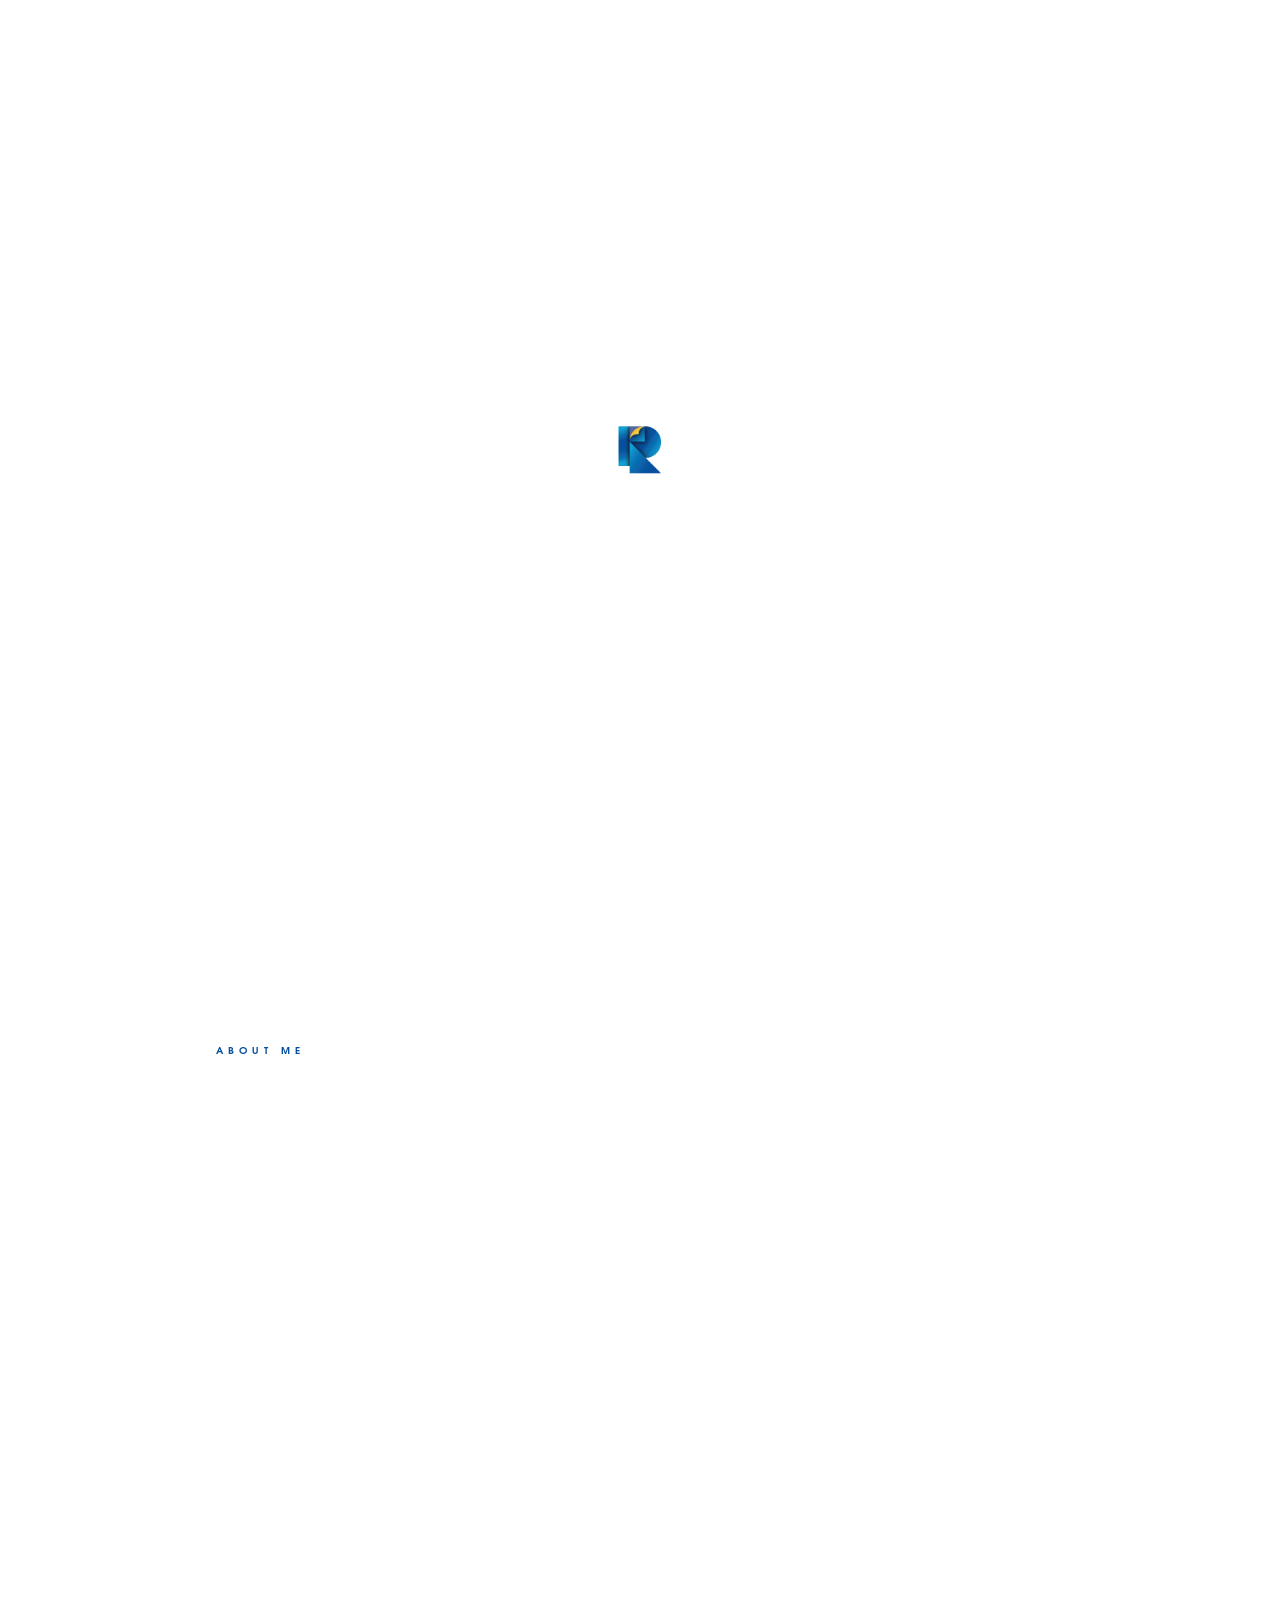
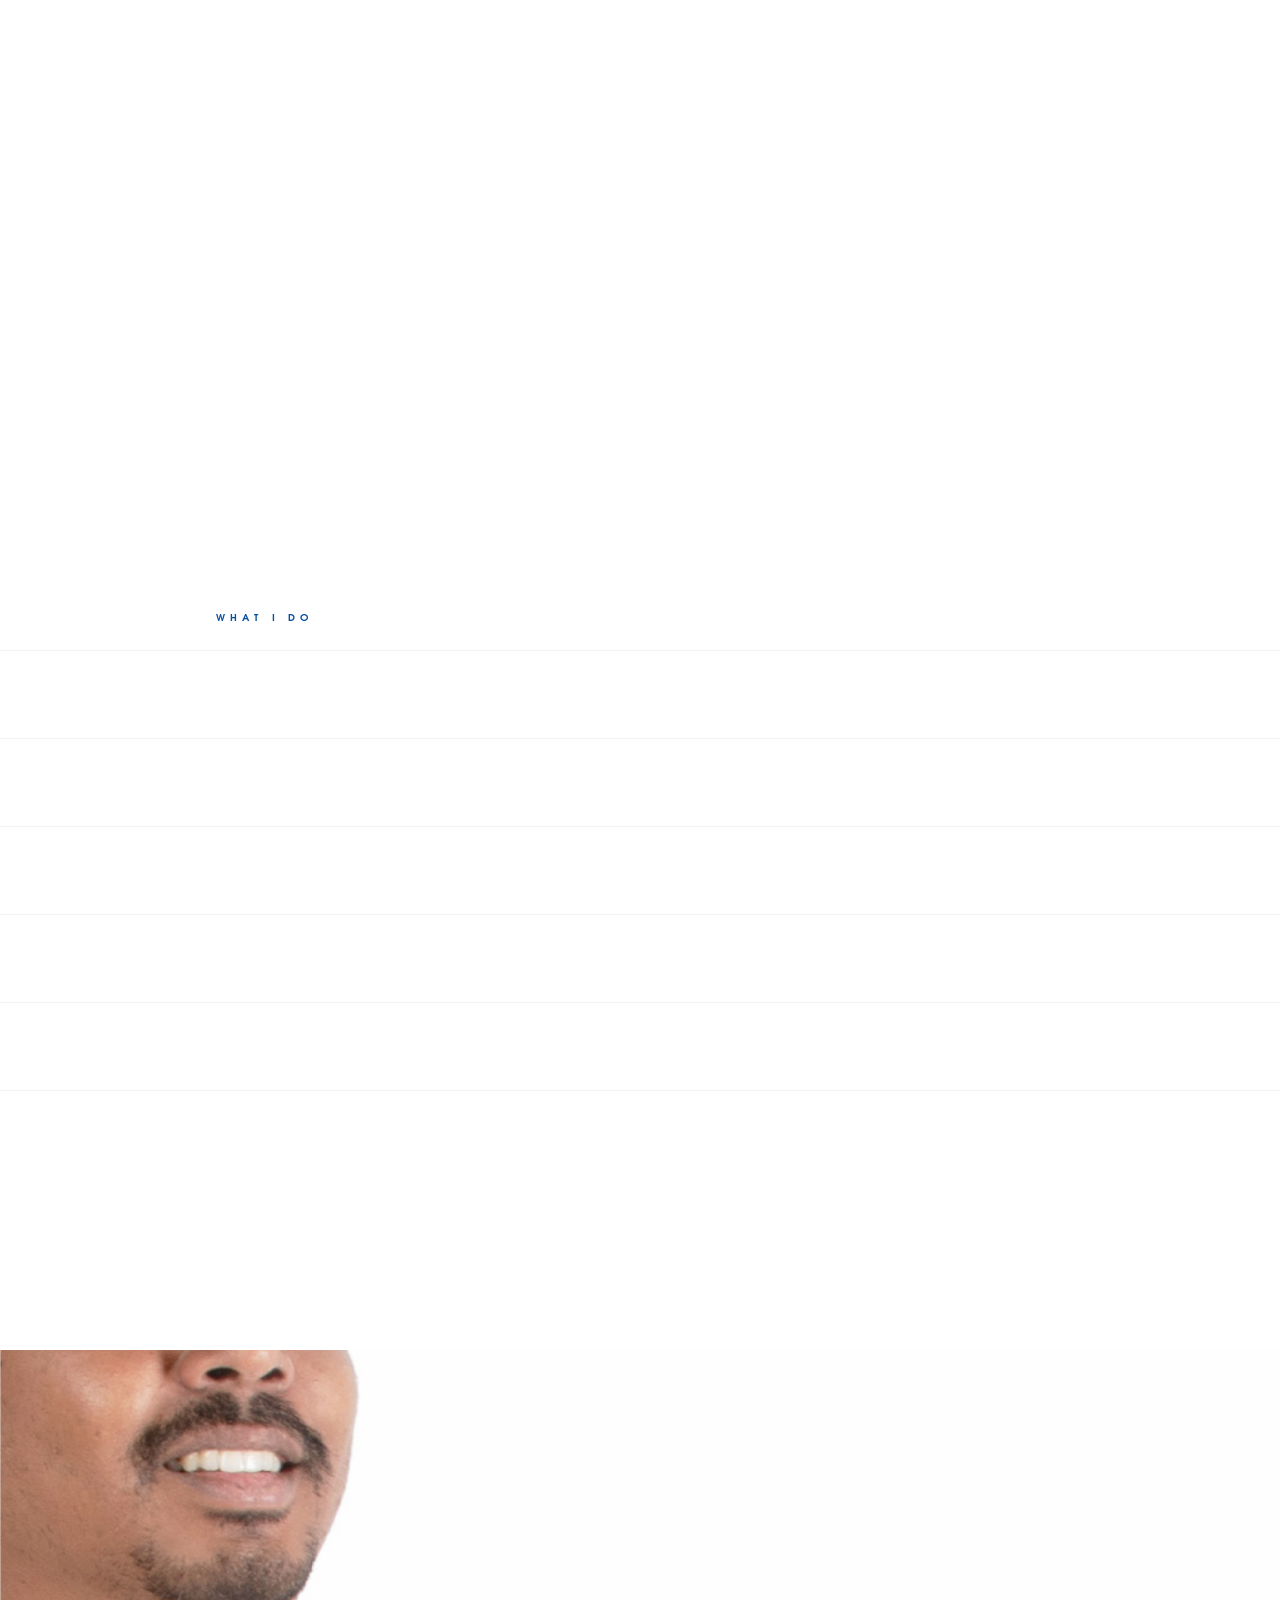
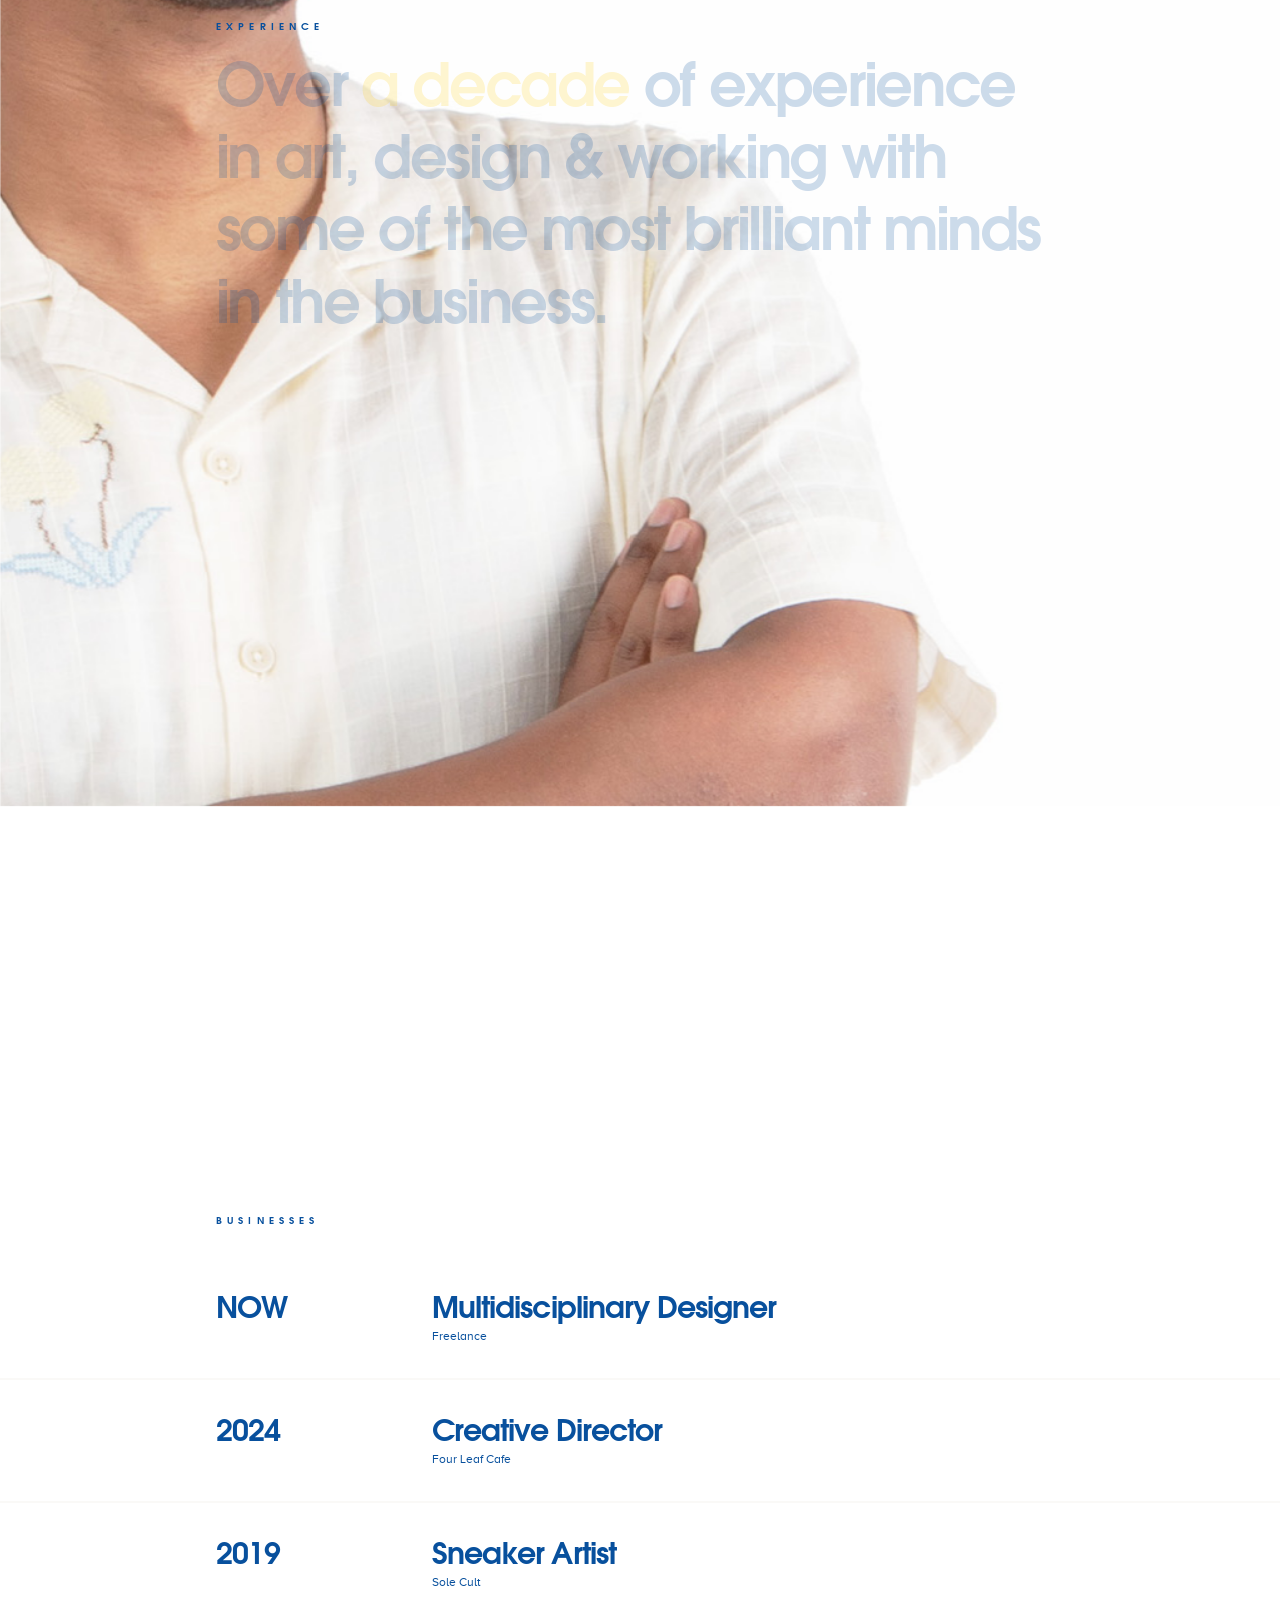
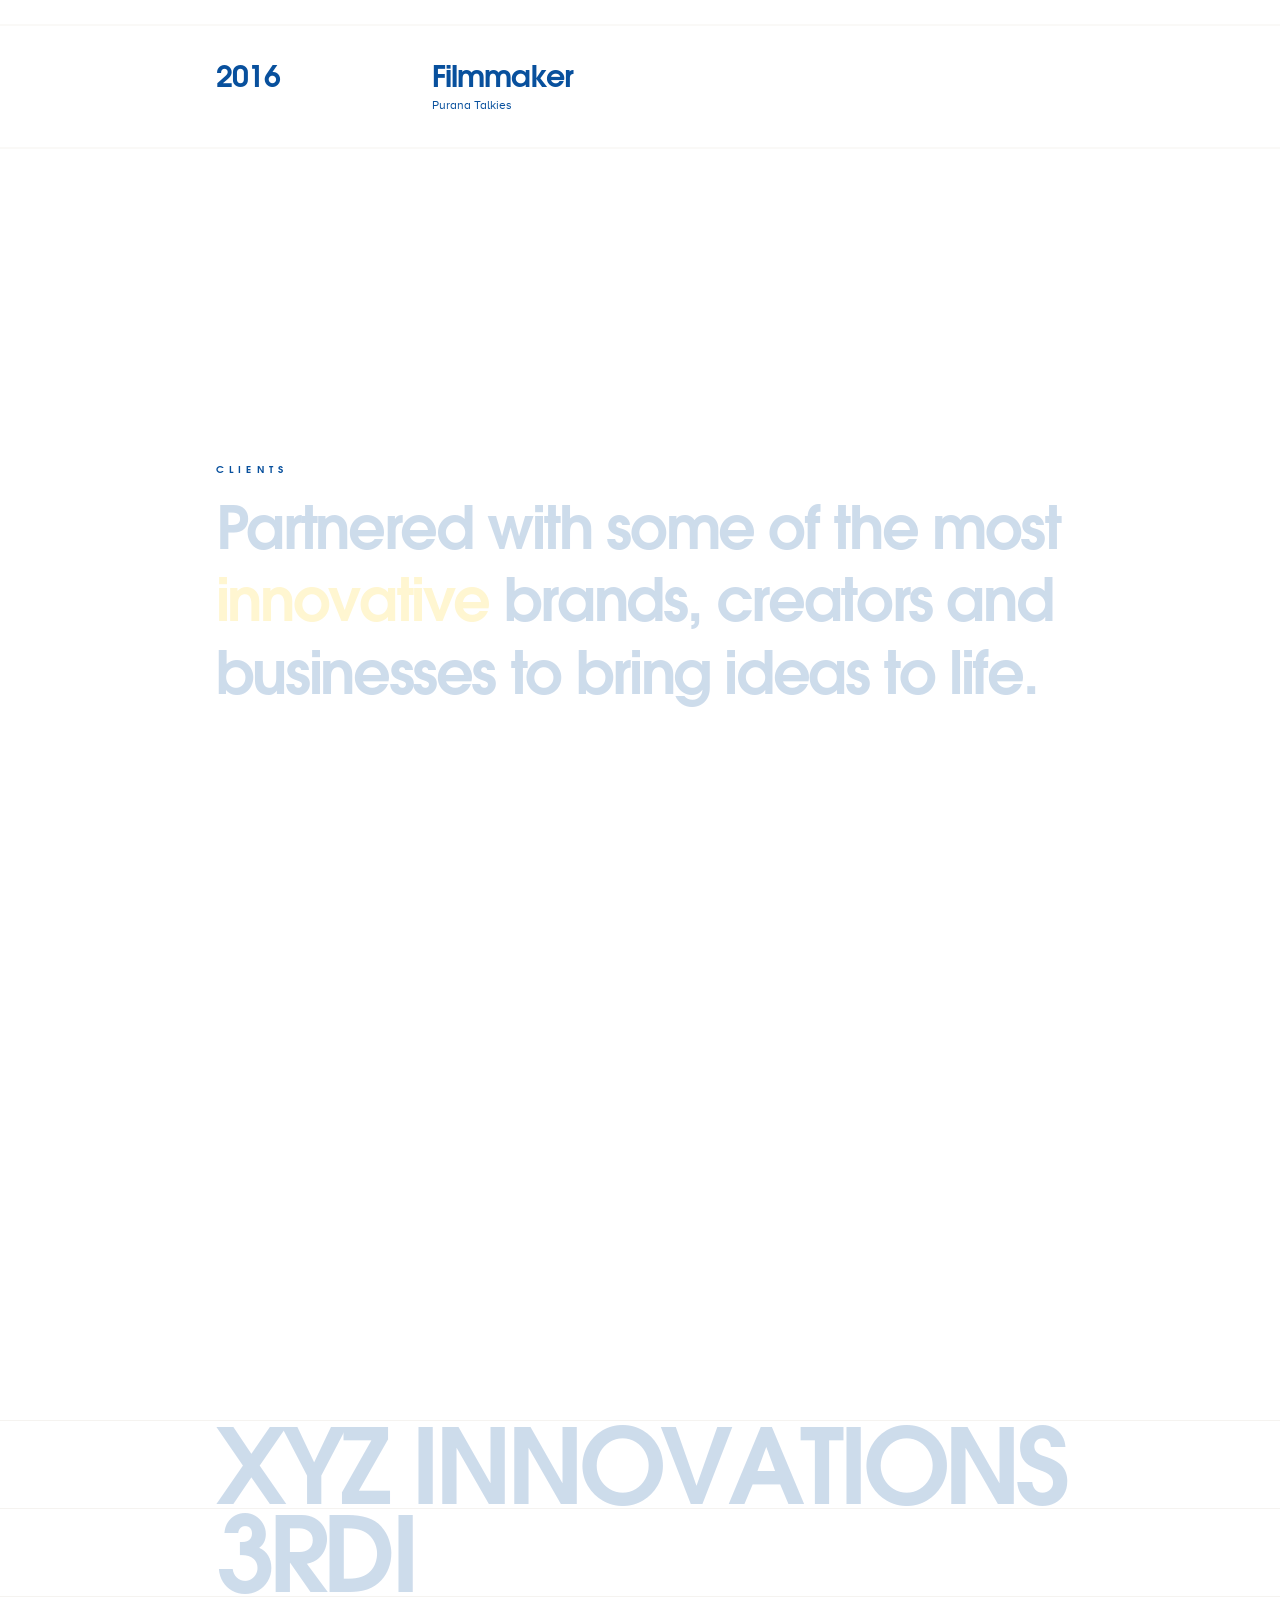
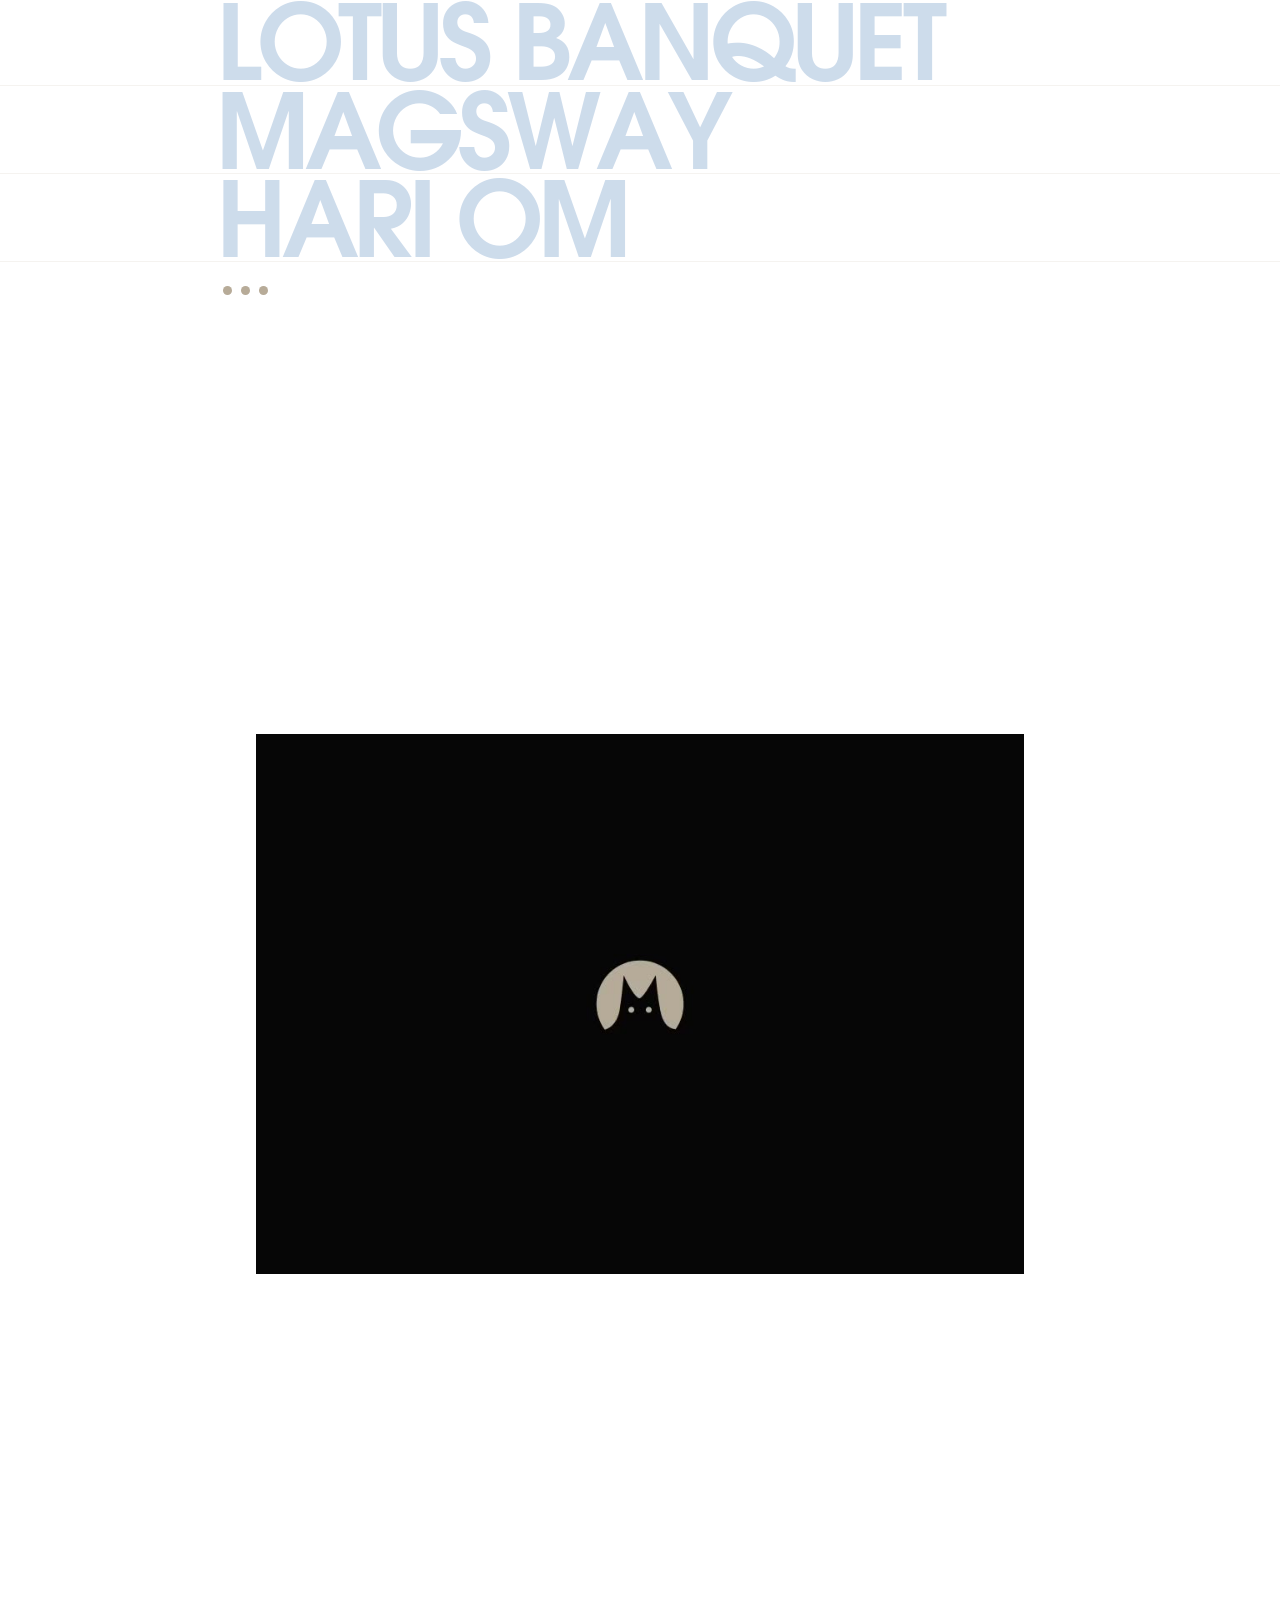
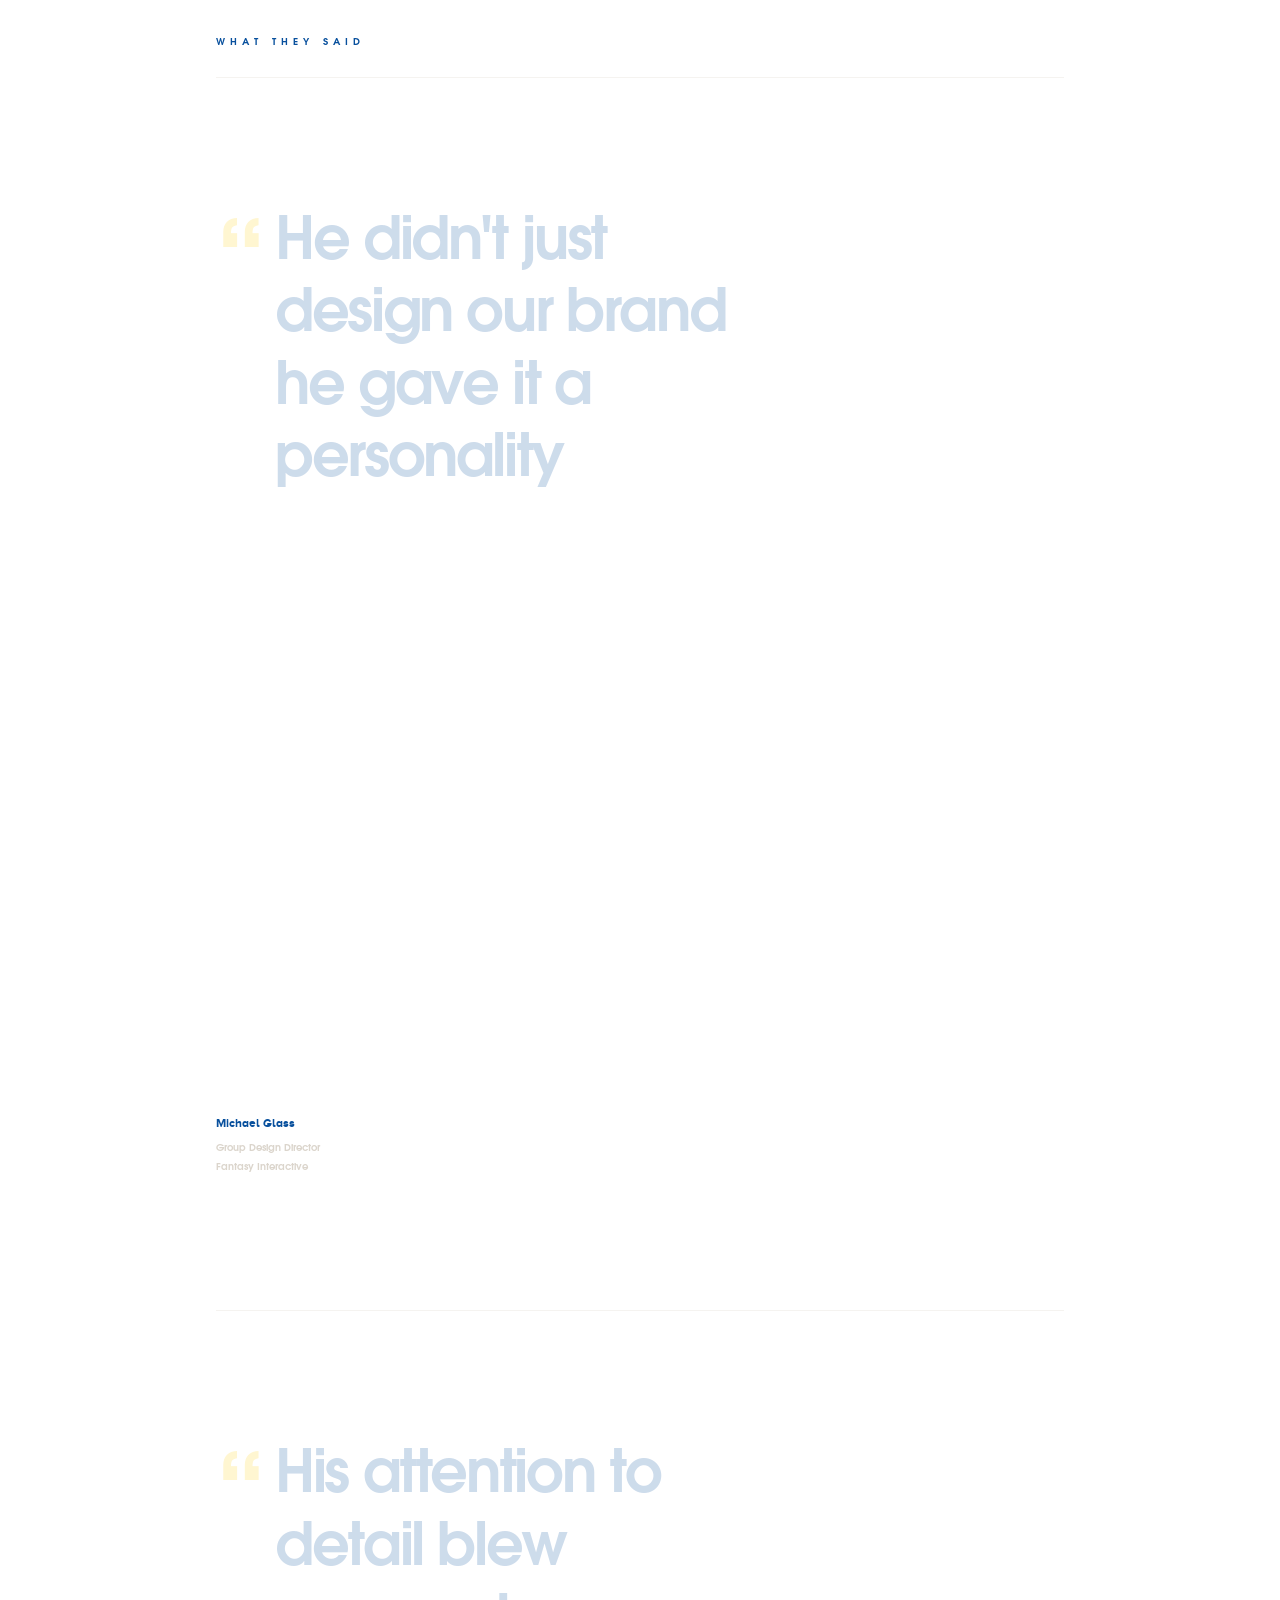
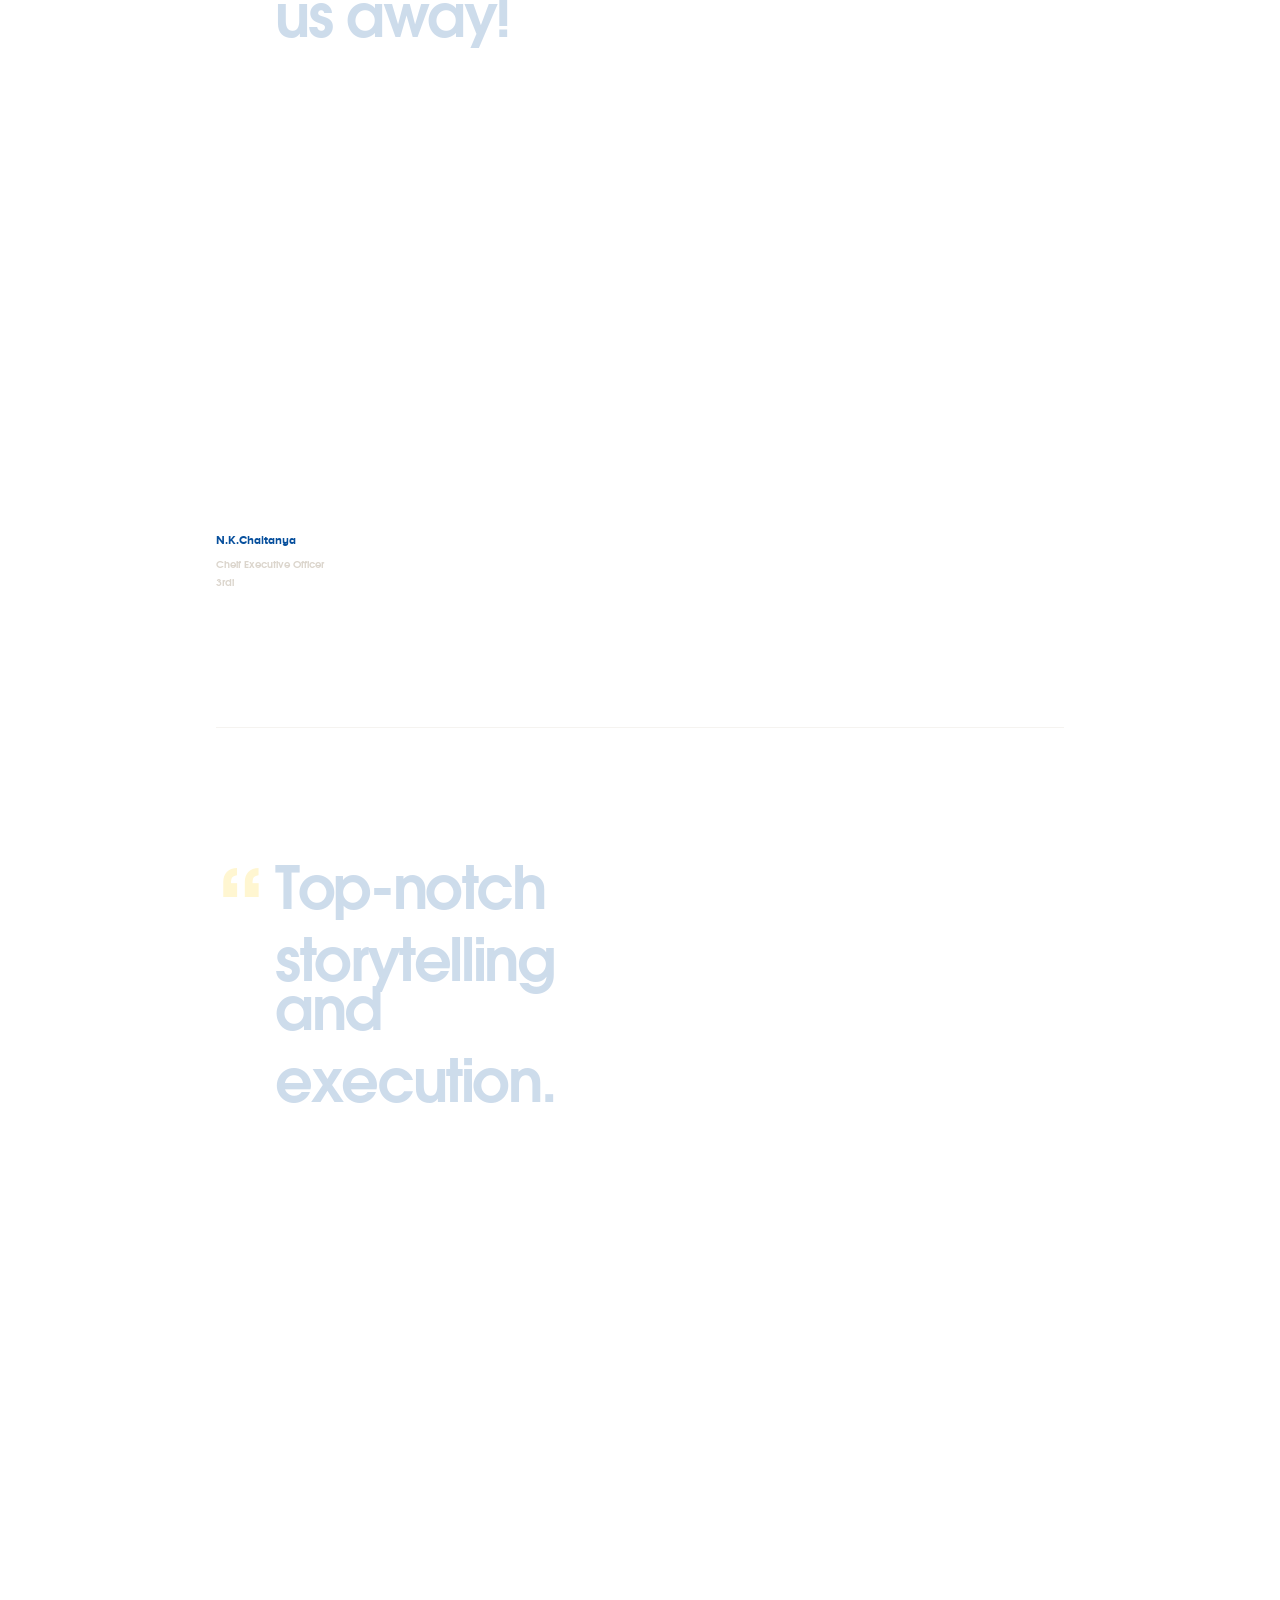
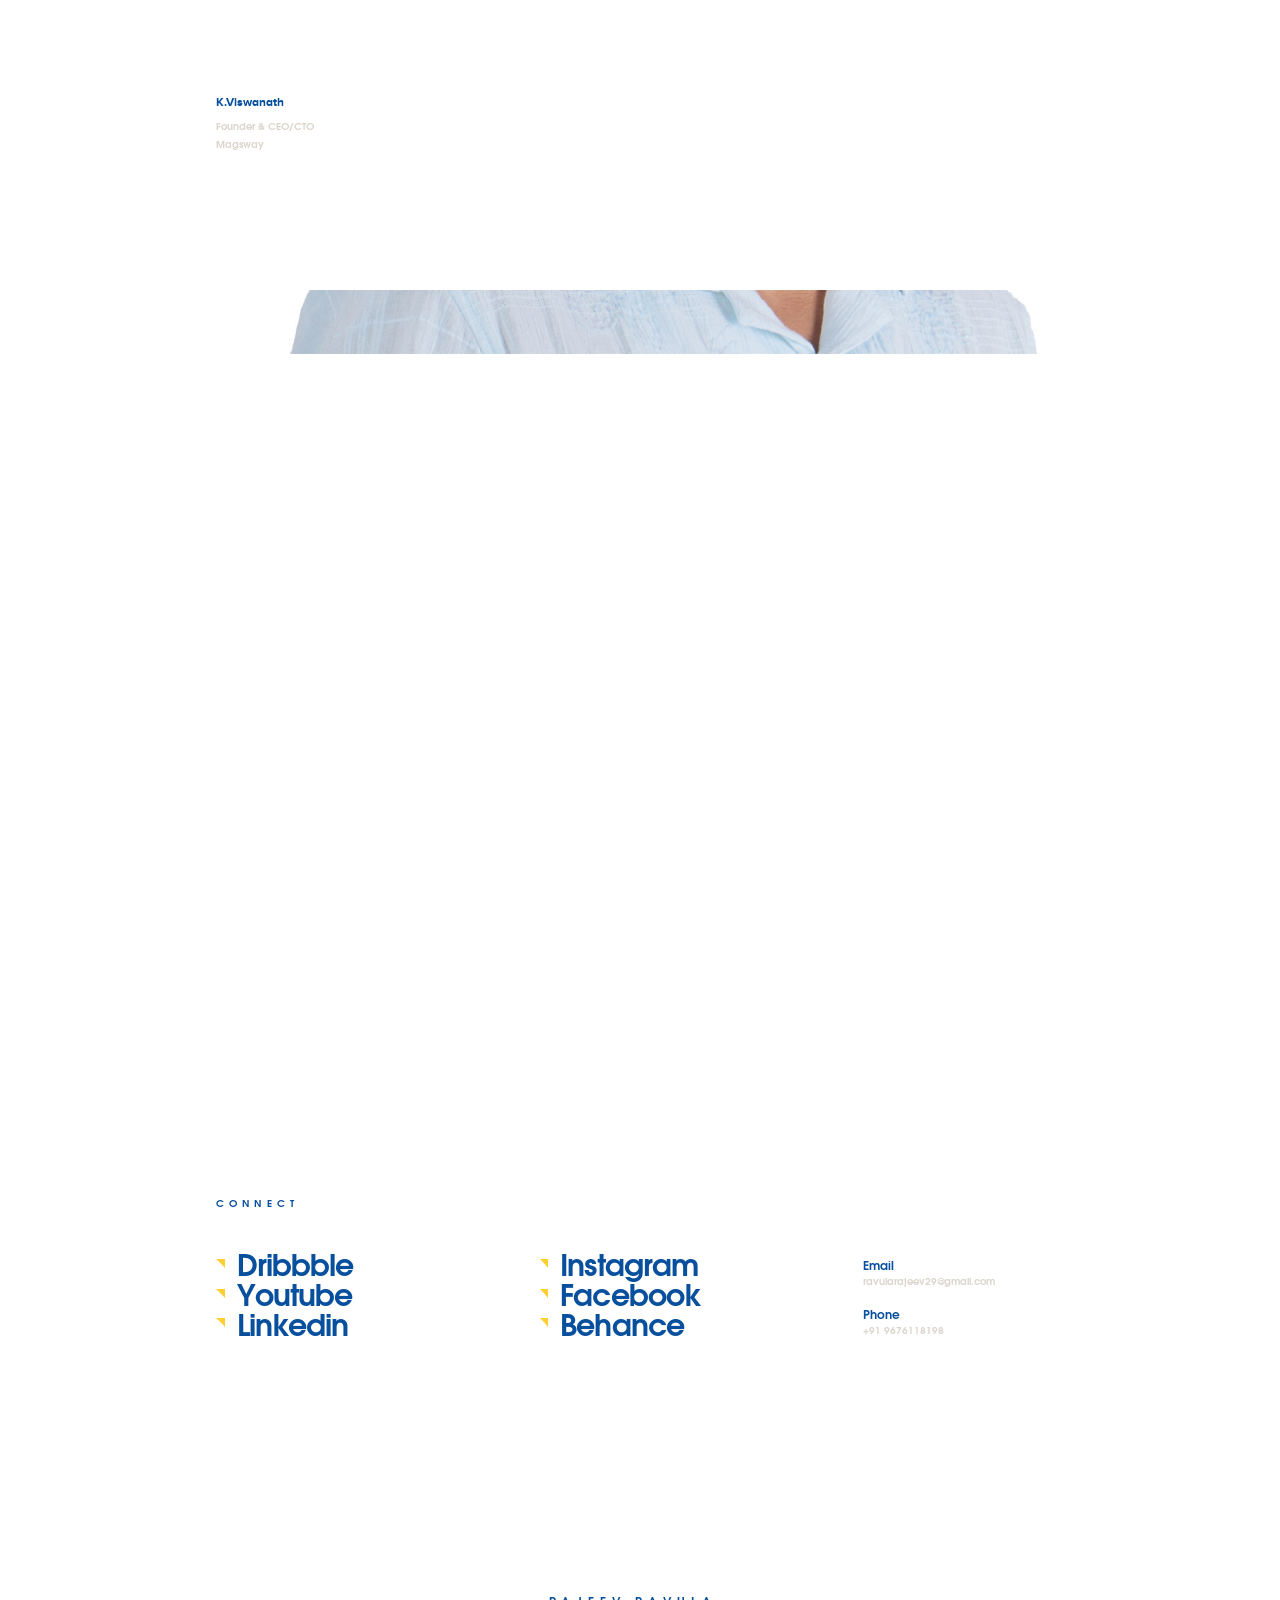
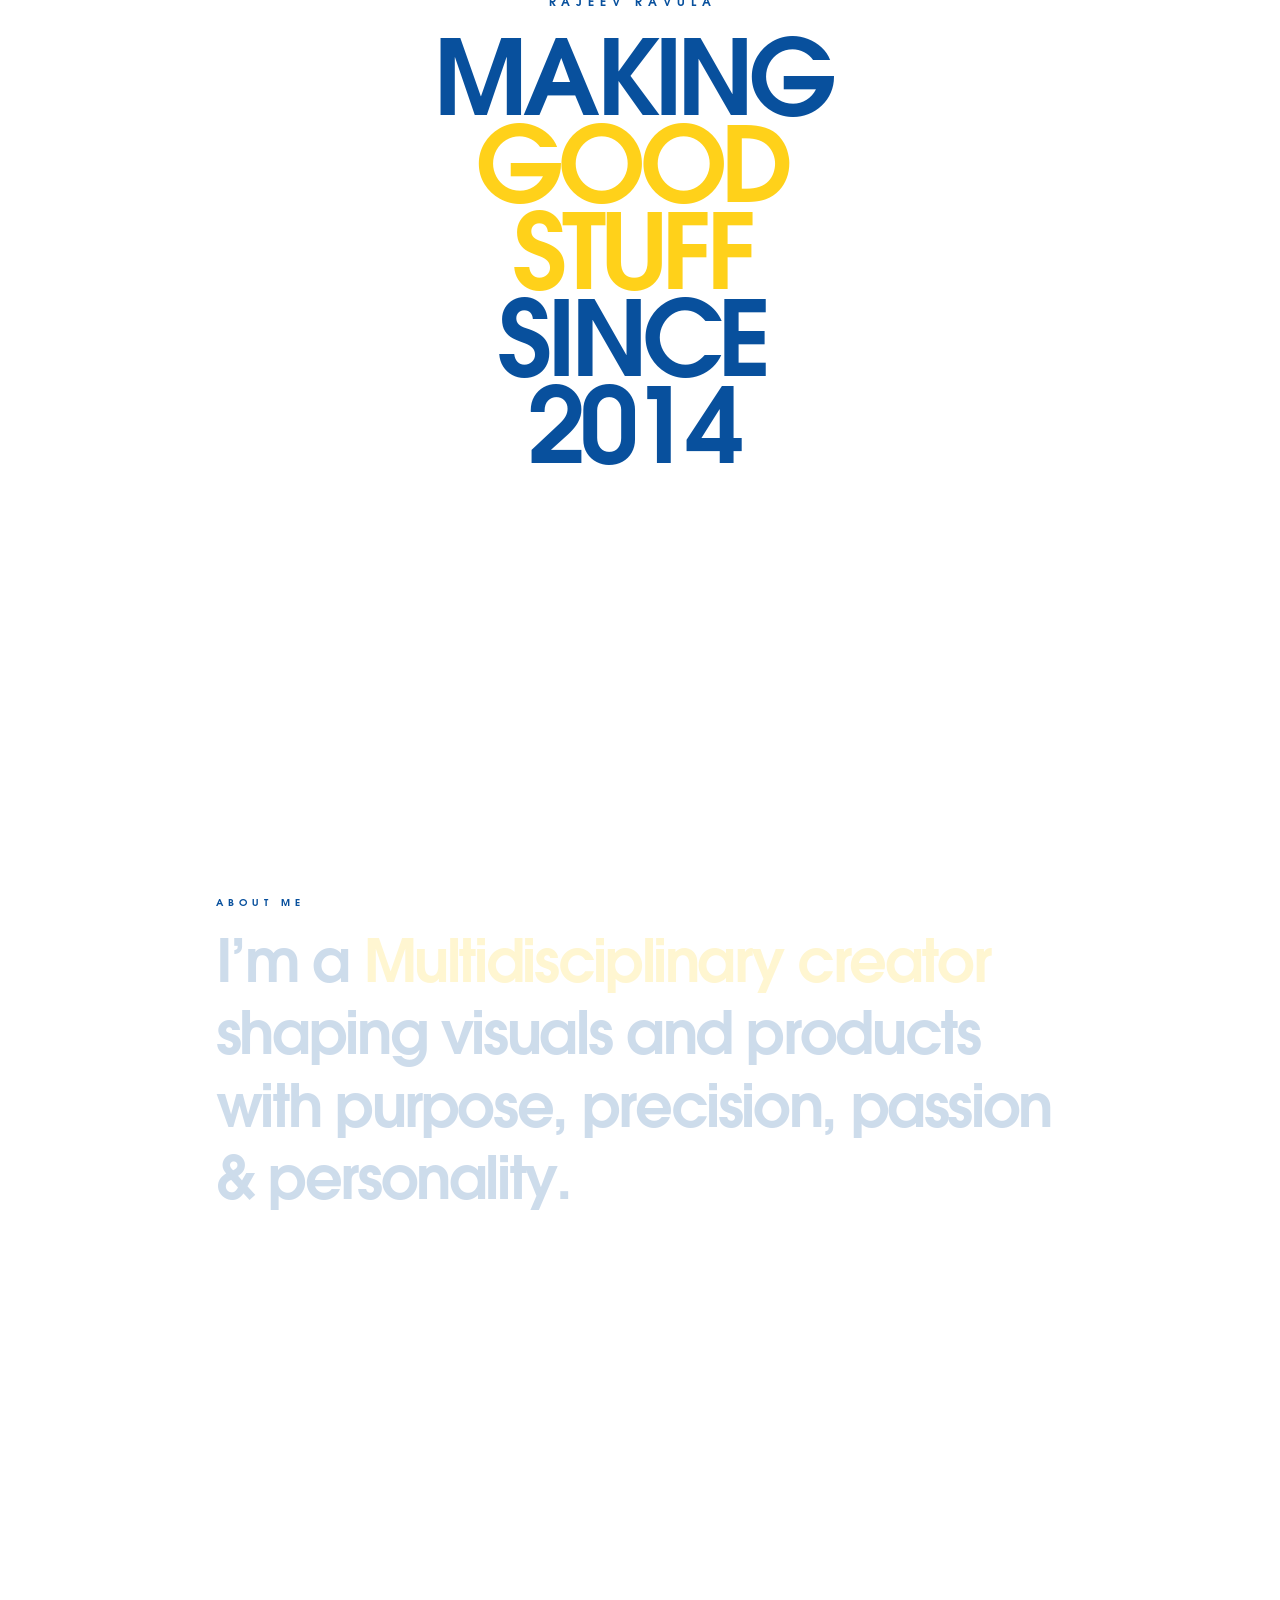
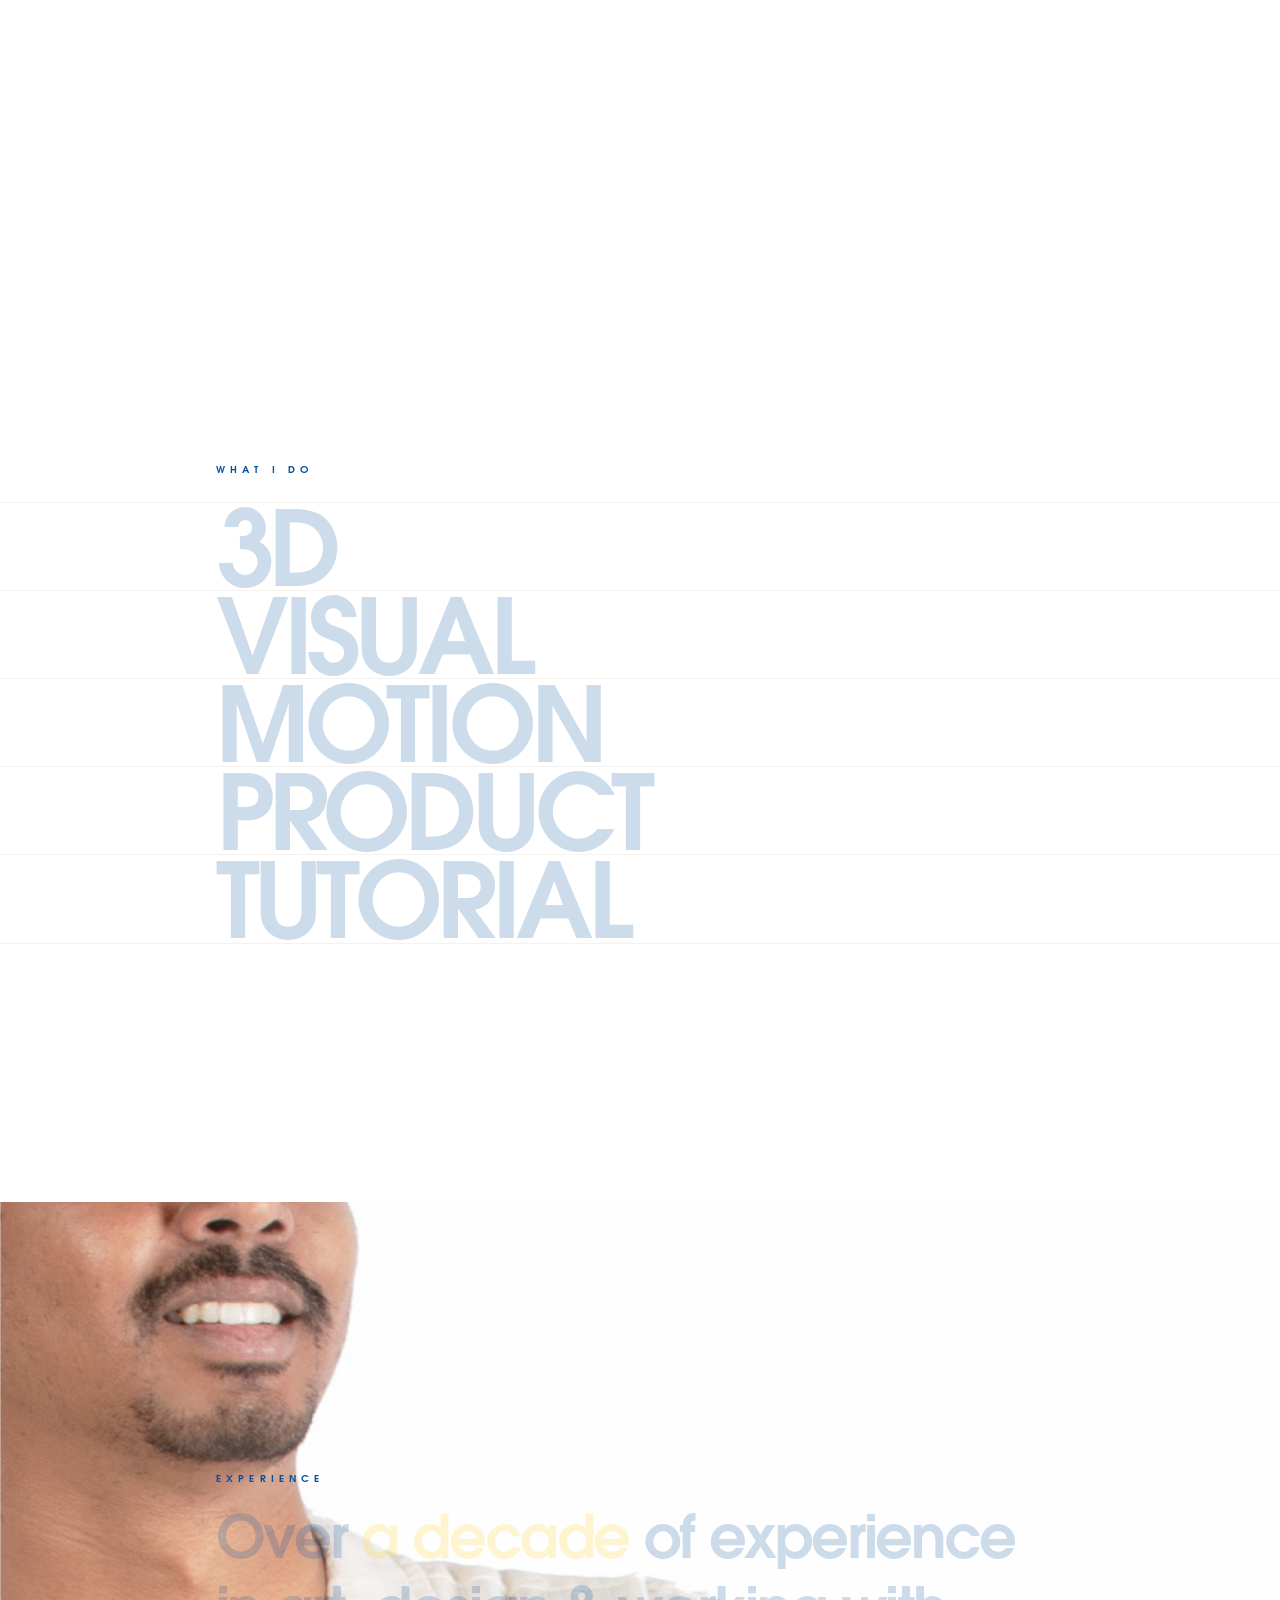
==== commit 5d76ede1: "Update index.html" ====
--- a/index.html
+++ b/index.html
@@ -2770,8 +2770,9 @@
             <li class="social js-social"><a class="social_link social_link__youtube" href="https://www.youtube.com/@rajeevravula" target="_blank" aria-label="Visit my YouTube channel"><img src="assets/icons/ic-ytb.svg" class="svg" alt="YouTube icon"></a></li>
             <li class="social js-social"><a class="social_link social_link__linkedin" href="https://www.linkedin.com/in/rajeev-ravula-b537a52b9/" target="_blank" aria-label="Visit my LinkedIn profile"><img src="assets/icons/ic-in.svg" class="svg" alt="LinkedIn icon"></a></li>
         </ul><button class="footer_sound js-cursor-extend js-footer_sound desc text-uppercase btn-clear"><span class="footer_sound_label">Sound</span> <span class="footer_sound_list"><span class="footer_sound_list_item js-footer_sound_list_item__on">On</span> <span class="footer_sound_list_item js-footer_sound_list_item__off">Off</span></span></button></footer>
-      <audio loop class="js-web-sound" src="assets/mp3/upbeat-rock-funky-groove-118727.mp3"></audio>
+    <audio loop class="js-web-sound" src="assets/mp3/upbeat-rock-funky-groove-118727.mp3"></audio>
     
+    <!-- ADD THESE LINES STARTING HERE -->
     <script>
         window.addEventListener('click', function() {
             var audio = document.querySelector('.js-web-sound');
@@ -2780,6 +2781,7 @@
             }
         }, { once: true });
     </script>
+    <!-- END OF ADDED LINES -->
 
     <script data-cfasync="false" src="/cdn-cgi/scripts/5c5dd728/cloudflare-static/email-decode.min.js"></script>
 </body>
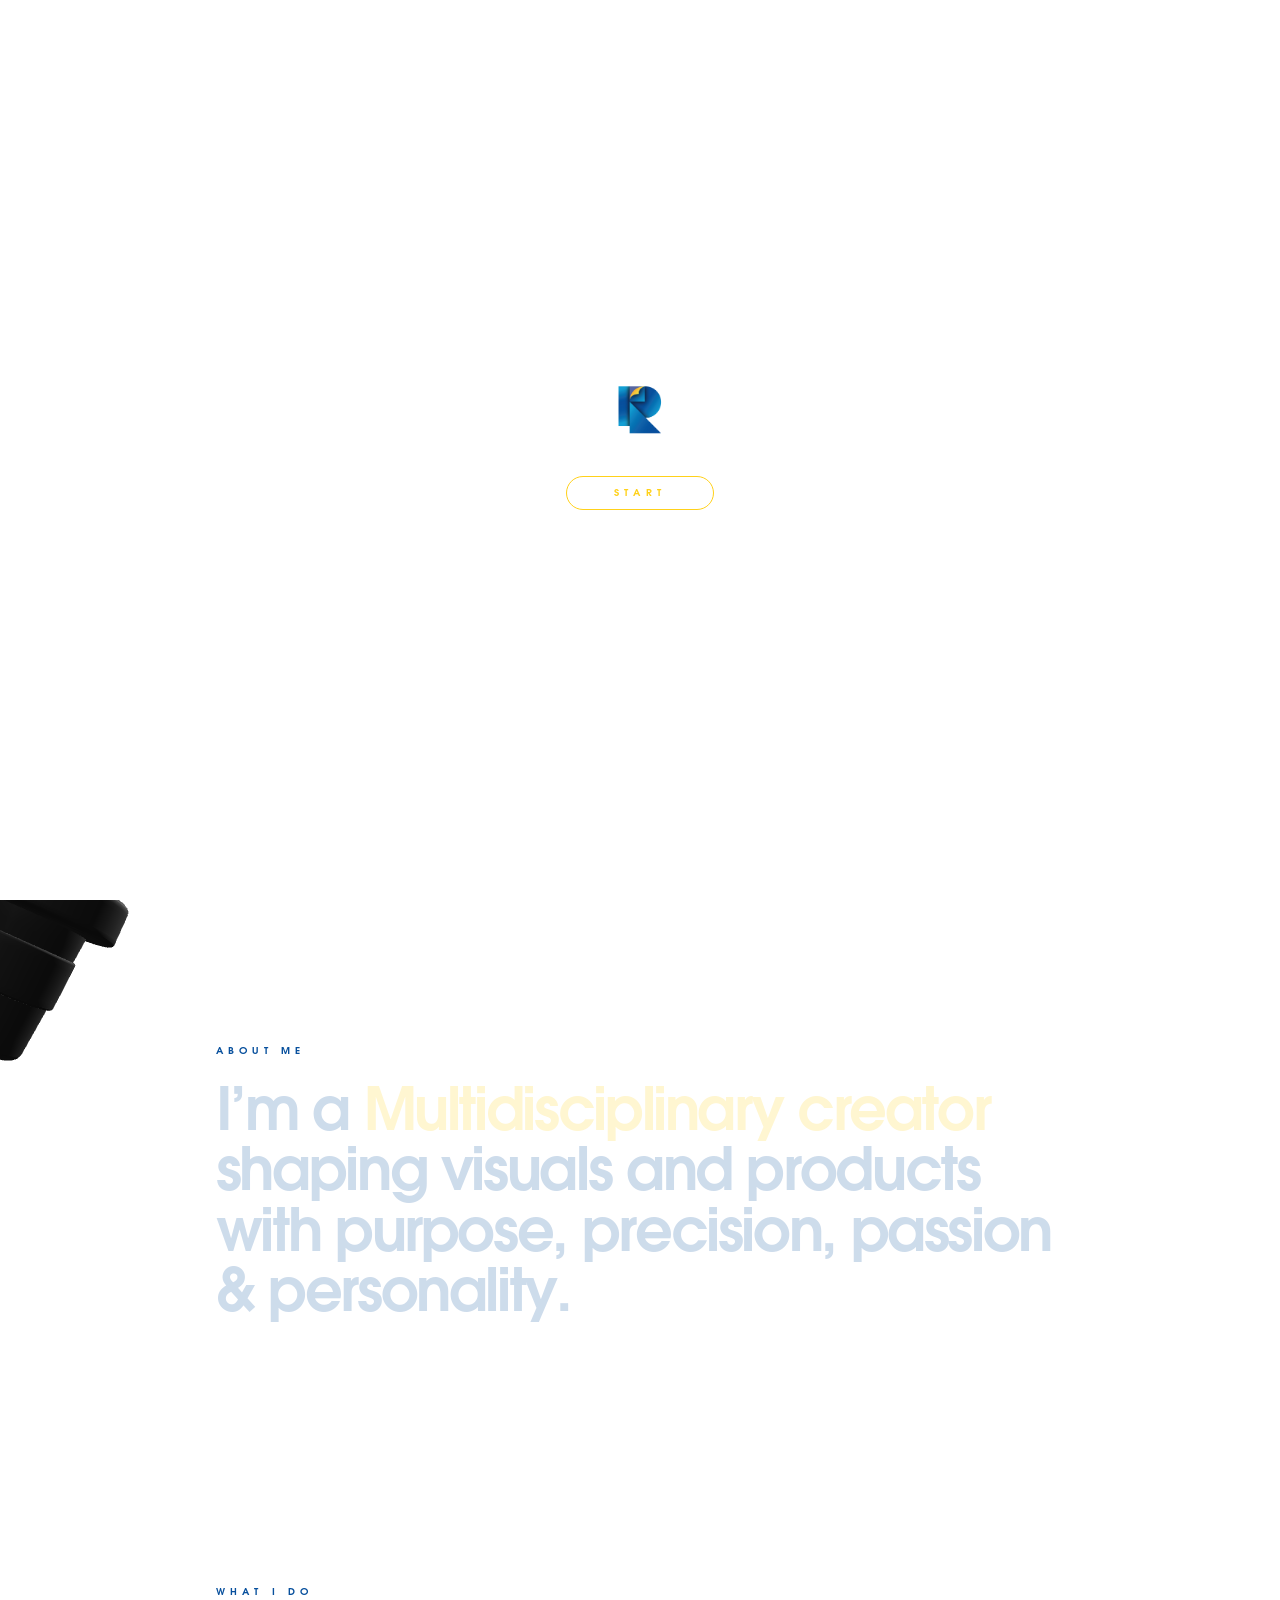
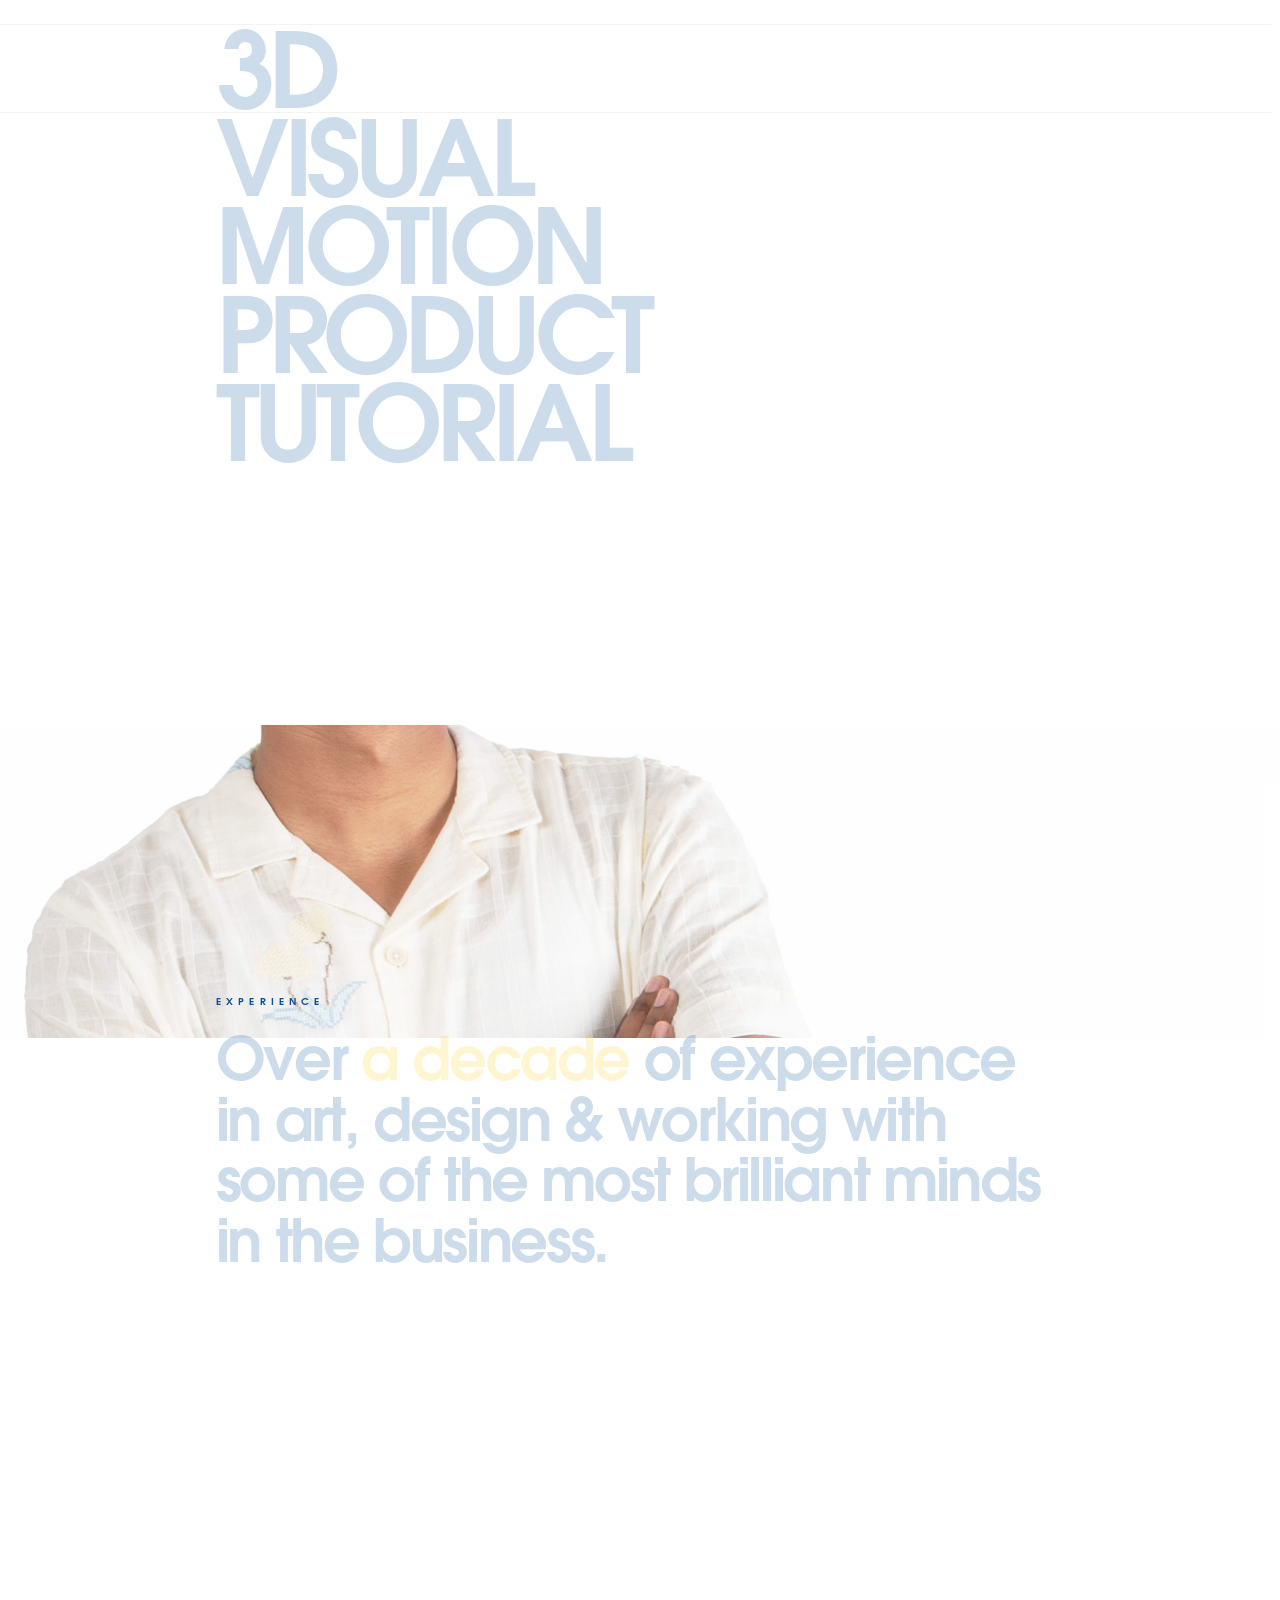
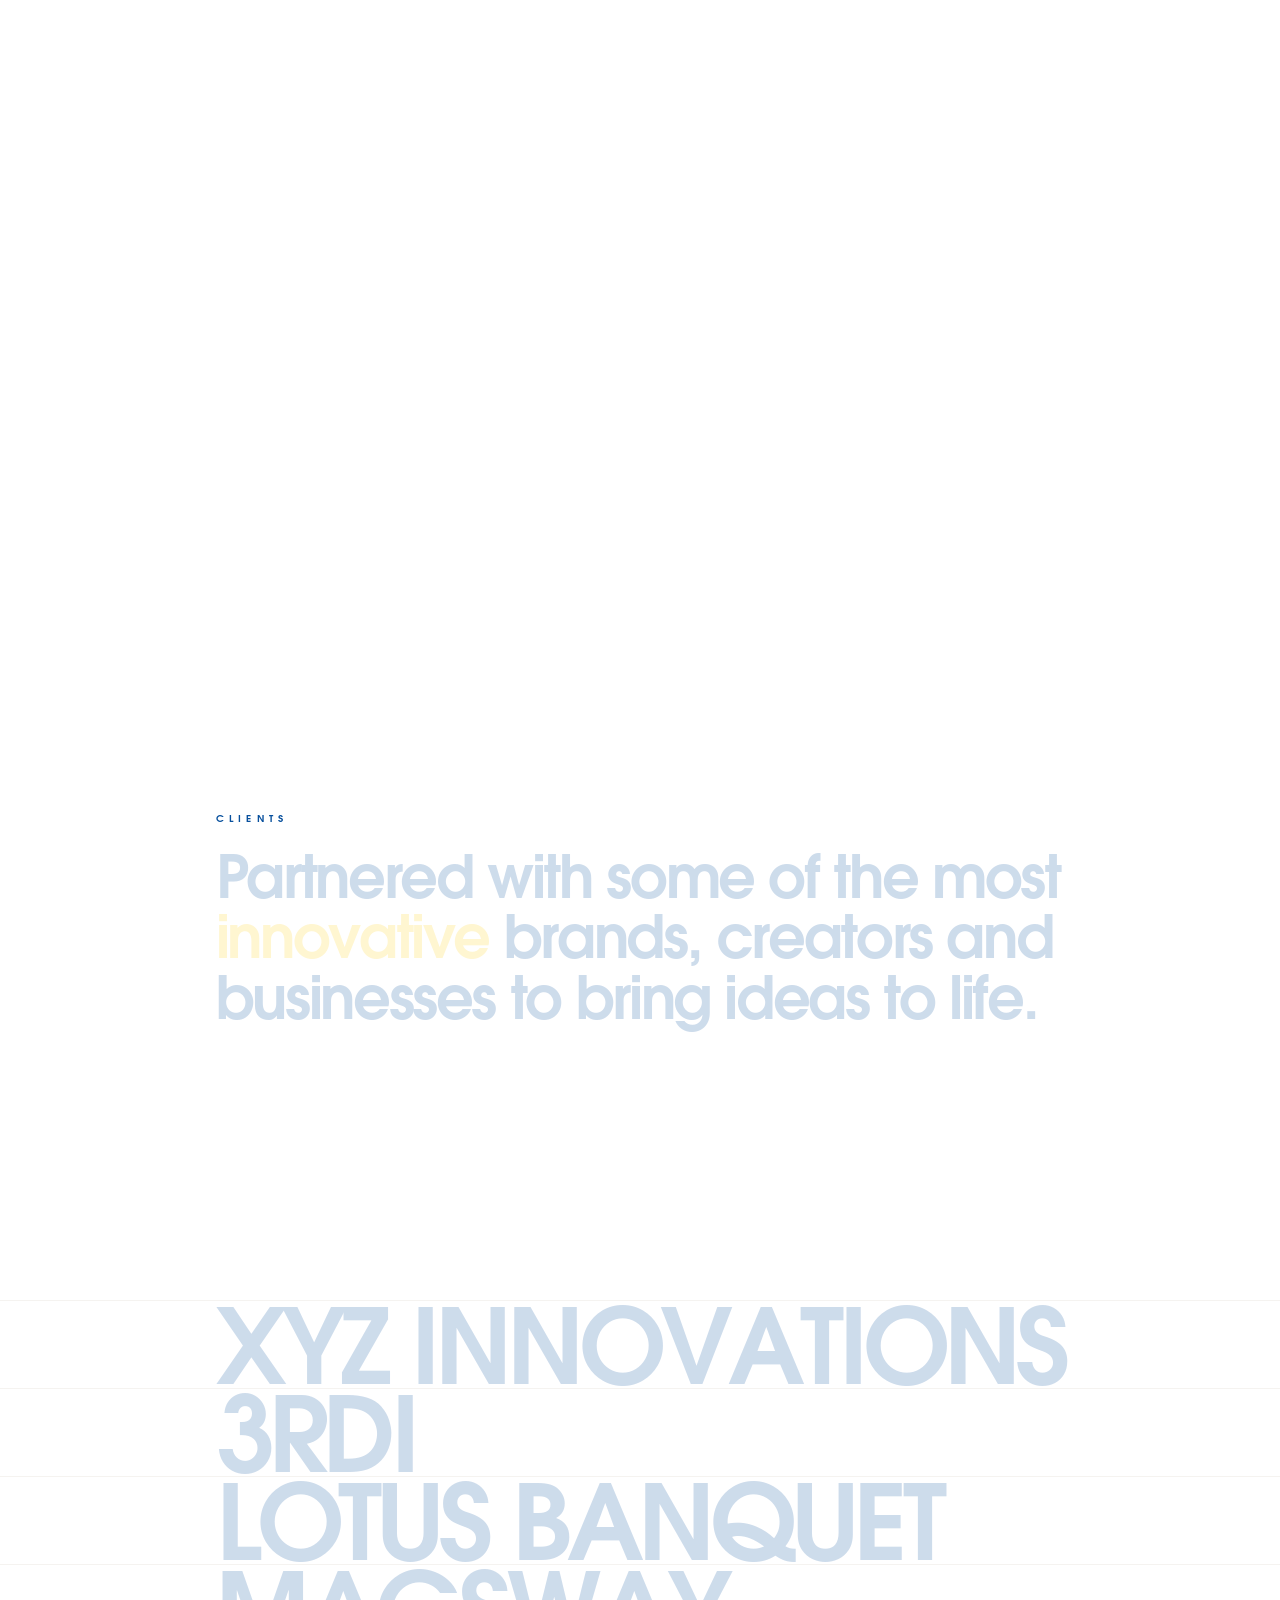
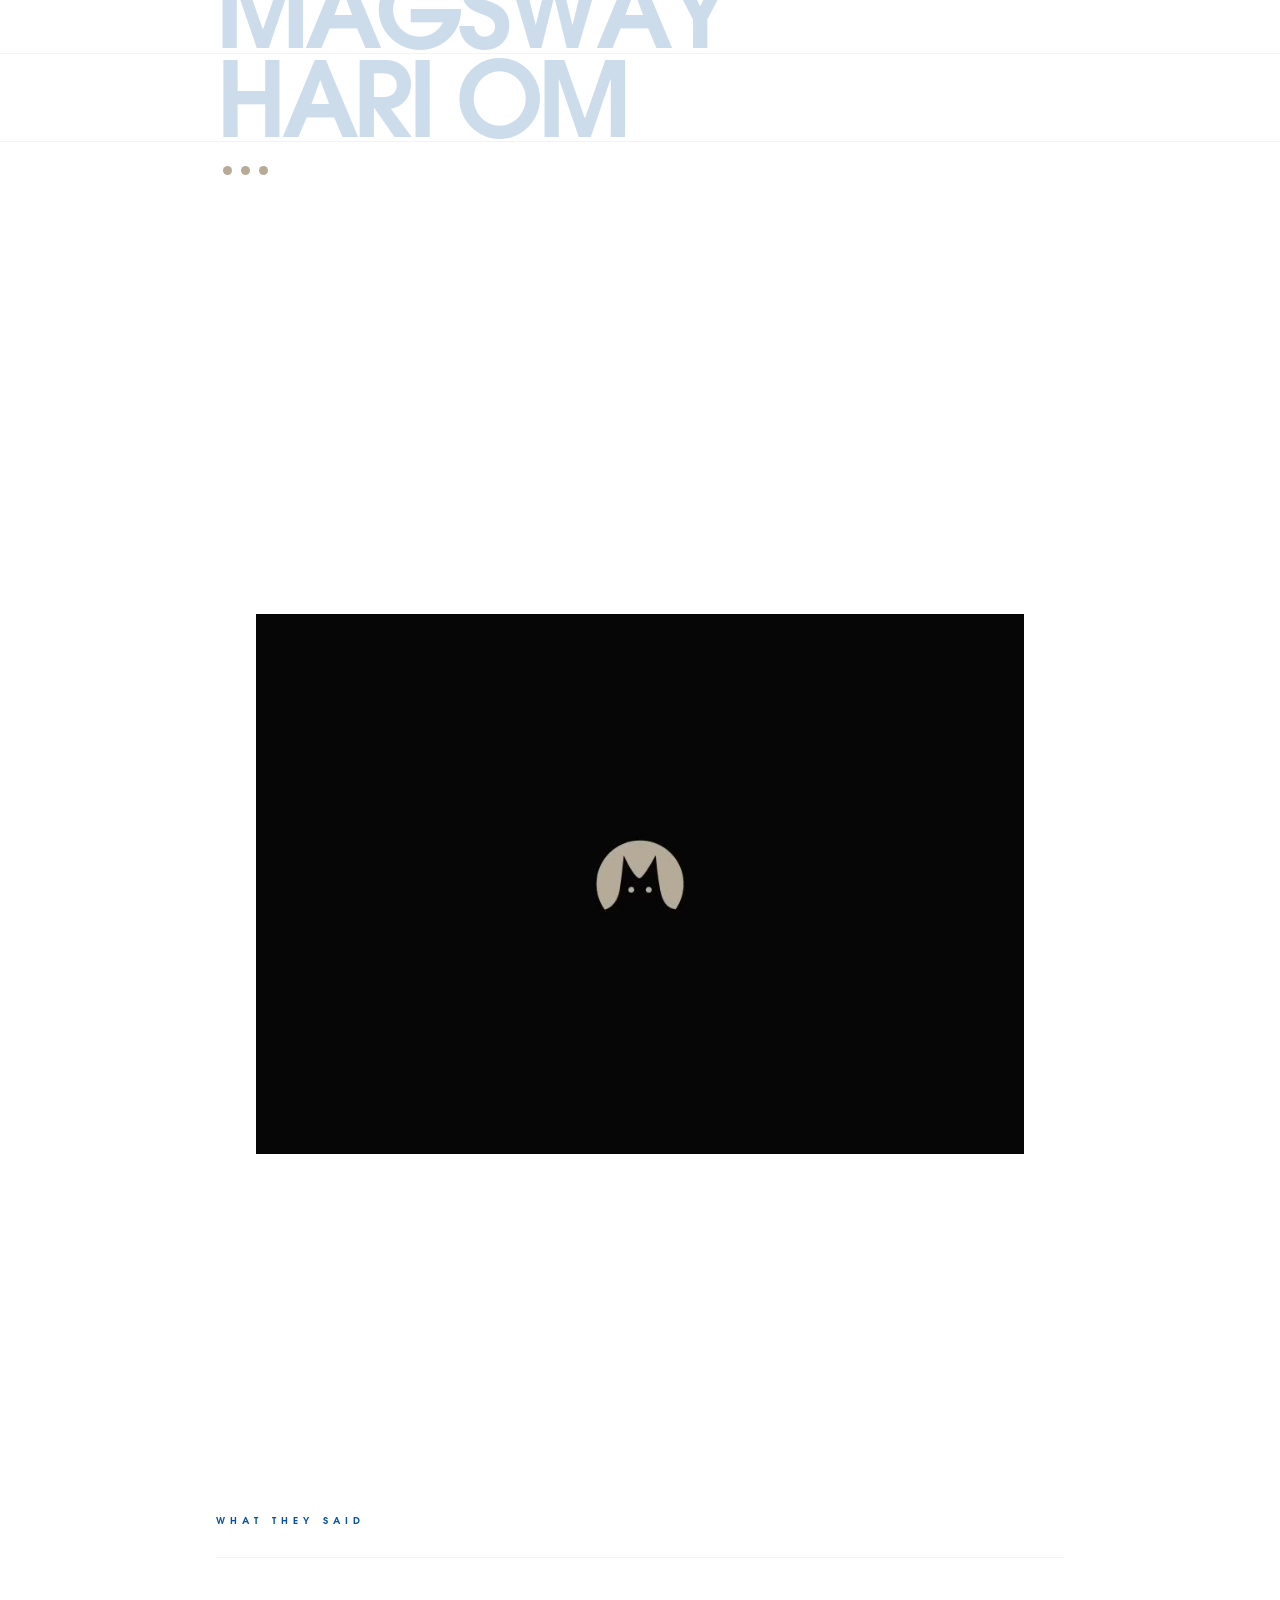
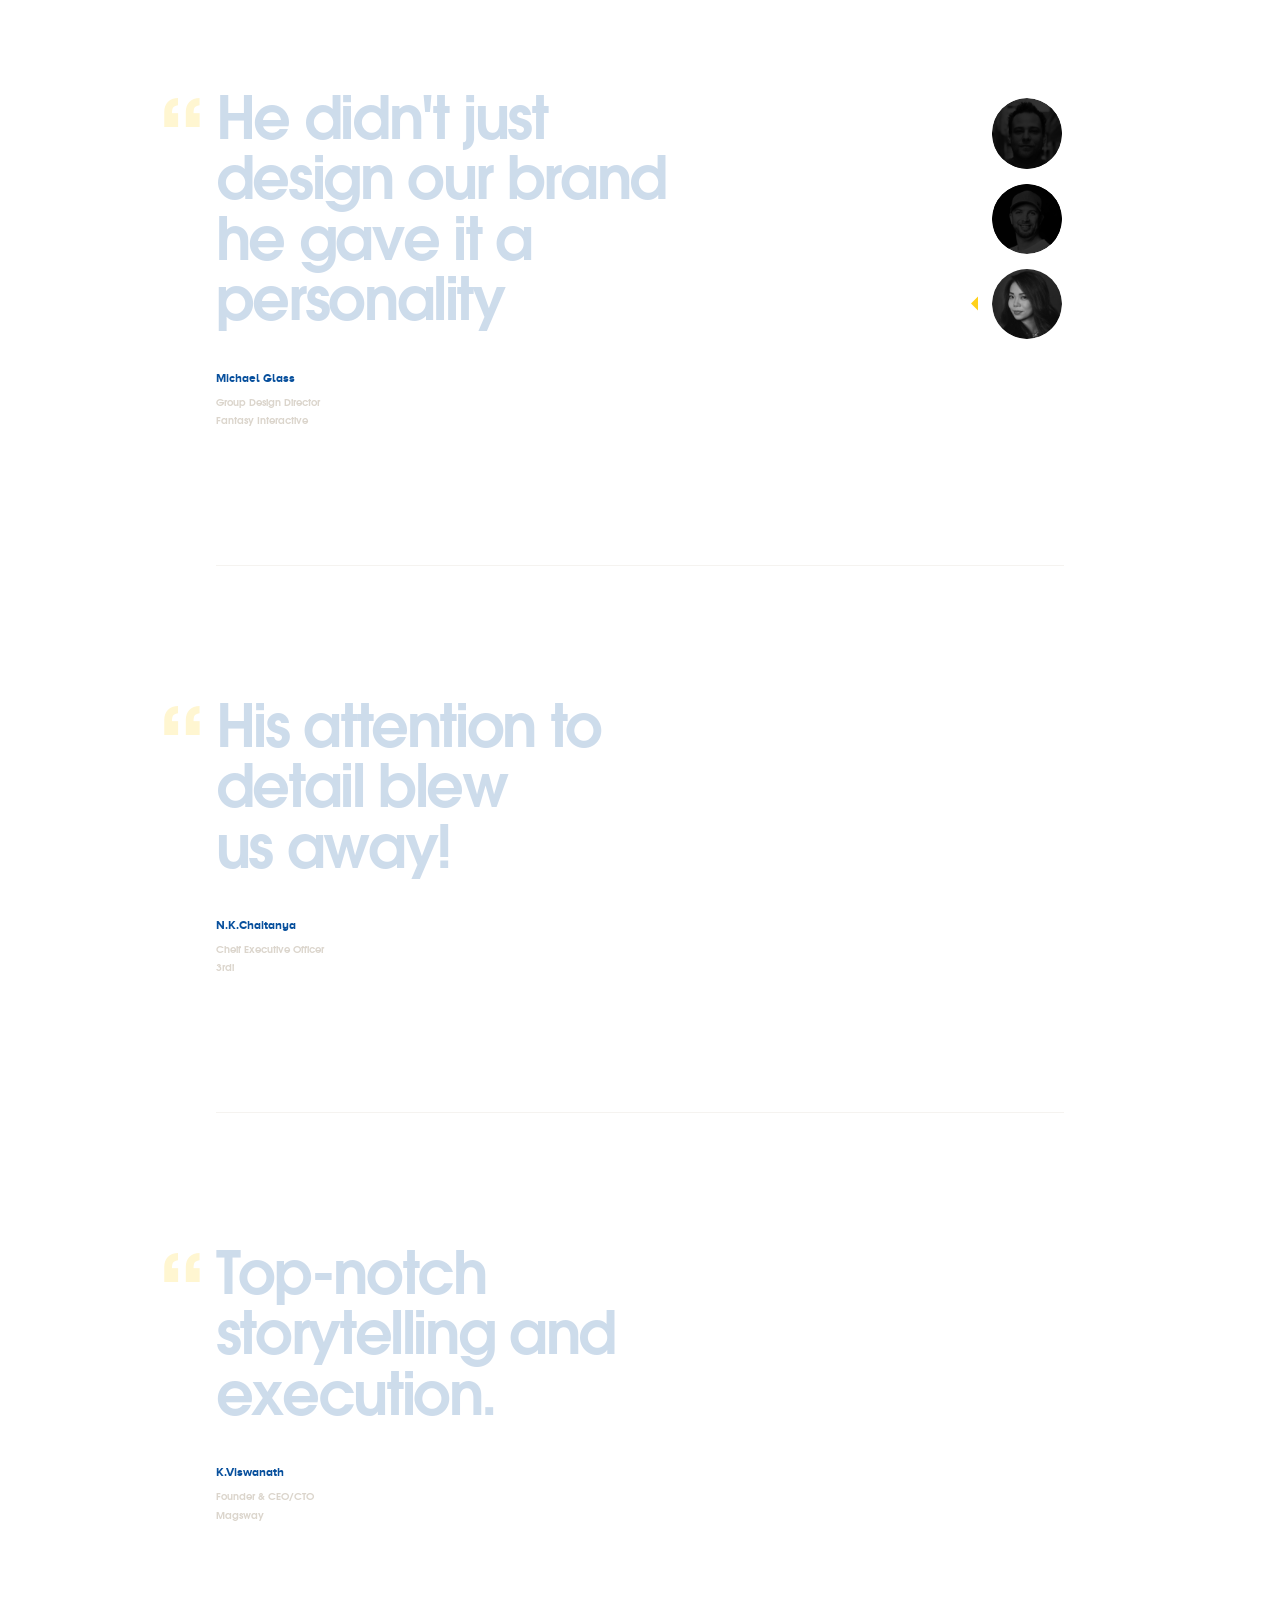
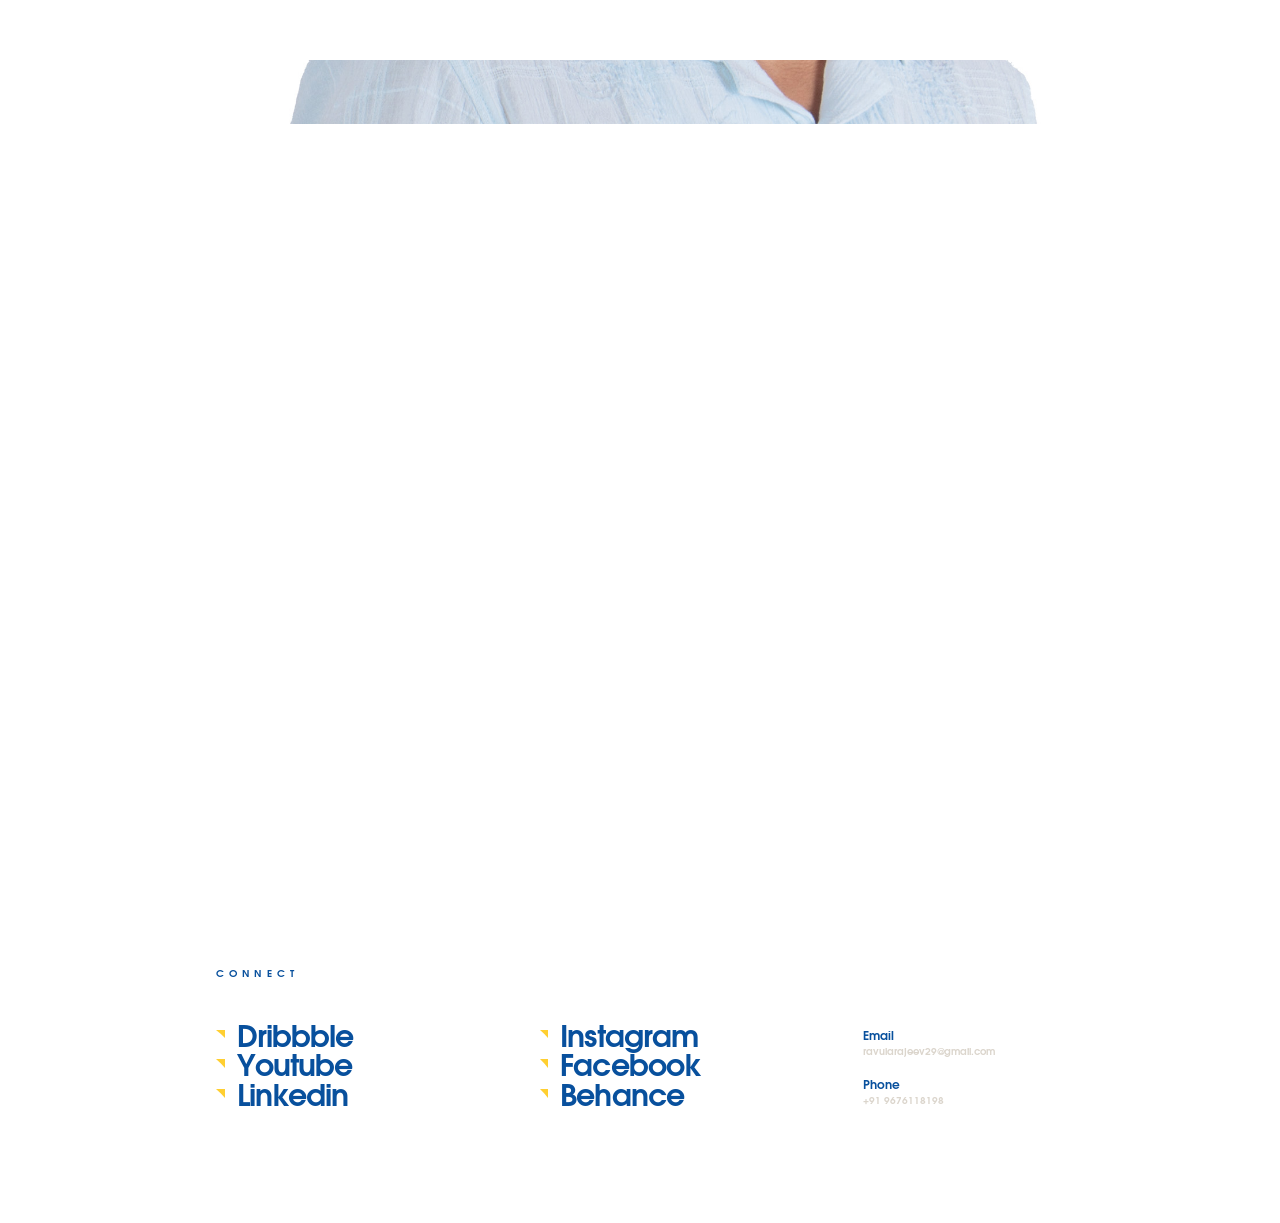
==== commit e542df38: "Update index.html" ====
--- a/index.html
+++ b/index.html
@@ -1384,1395 +1384,9 @@
             <li class="social js-social"><a class="social_link social_link__youtube" href="https://www.youtube.com/@rajeevravula" target="_blank" aria-label="Visit my YouTube channel"><img src="assets/icons/ic-ytb.svg" class="svg" alt="YouTube icon"></a></li>
             <li class="social js-social"><a class="social_link social_link__linkedin" href="https://www.linkedin.com/in/rajeev-ravula-b537a52b9/" target="_blank" aria-label="Visit my LinkedIn profile"><img src="assets/icons/ic-in.svg" class="svg" alt="LinkedIn icon"></a></li>
         </ul><button class="footer_sound js-cursor-extend js-footer_sound desc text-uppercase btn-clear"><span class="footer_sound_label">Sound</span> <span class="footer_sound_list"><span class="footer_sound_list_item js-footer_sound_list_item__on">On</span> <span class="footer_sound_list_item js-footer_sound_list_item__off">Off</span></span></button></footer>
-<!doctype html>
-<html lang="en" class="js no-system-cursor">
+      <audio loop class="js-web-sound" src="assets/mp3/upbeat-rock-funky-groove-118727.mp3"></audio>
+    
 
-<head>
-    <meta charset="UTF-8">
-    <meta name="viewport" content="width=device-width,initial-scale=1">
-    <title>Rajeev Ravula - Multimedia Designer</title>
-    <link rel="icon" sizes="32x32" href="assets/images/Untitled-3 copy.png">
-    <meta name="description" content="I’m a selectively skilled product designer with strong focus on producing high quality &amp; impactful digital experience.">
-    <script>
-        history.scrollRestoration = "manual";
-    </script>
-    <meta name="robots" content="max-snippet:-1, max-image-preview:large, max-video-preview:-1">
-    <meta name="generator" content="Powered by RajeevRavula@2025 - Creative developer." />
-    <link rel="canonical" href="https://luxury-kangaroo-513842.netlify.app/">
-    <meta property="og:locale" content="en_US">
-    <meta property="og:type" content="website">
-    <meta property="og:title" content="Rajeev Ravula - Multimedia Designer">
-    <meta property="og:description" content="I’m a selectively skilled product designer with strong focus on producing high quality &amp; impactful digital experience.">
-    <meta property="og:url" content="https://luxury-kangaroo-513842.netlify.app/">
-    <meta property="og:site_name" content="Rajeev Ravula - Multimedia Designer">
-    <meta property="og:image" content="assets/images/rr 1.jpg">
-    <meta property="og:image:secure_url" content="assets/images/rr 1.jpg">
-    <meta property="og:image:width" content="1200">
-    <meta property="og:image:height" content="630">
-    <meta name="twitter:card" content="summary_large_image">
-    <meta name="twitter:description" content="I’m a selectively skilled product designer with strong focus on producing high quality &amp; impactful digital experience.">
-    <meta name="twitter:title" content="Rajeev Ravula - Multidisciplinary Designer">
-    <meta name="twitter:image" content="assets/images/rr 1.jpg">
-    <link rel="shortlink" href="https://luxury-kangaroo-513842.netlify.app/">
-    <link rel="apple-touch-icon" sizes="180x180" href="assets/favicon/apple-touch-icon.png">
-    <link rel="icon" type="image/png" sizes="32x32" href="assets/favicon/favicon-32x32.png">
-    <link rel="icon" type="image/png" sizes="16x16" href="assets/favicon/favicon-16x16.png">
-    <link rel="manifest" href="assets/favicon/site.webmanifest">
-    <link rel="mask-icon" href="assets/favicon/safari-pinned-tab.svg" color="#0d0d0d">
-    <meta name="msapplication-TileColor" content="#0d0d0d">
-    <meta name="theme-color" content="#0d0d0d">
-    <script>
-        /* <![CDATA[ */
-        var siteData = {
-            "siteUrl": "https://luxury-kangaroo-513842.netlify.app/"
-        };
-        /* ]]> */
-    </script>
-    <script src="assets/js/caching.js?v=1.0.0.3"></script>
-    <style>
-        body:not(.site__template-mobile) .is-animation-loading {
-            opacity: 0;
-        }
-
-        body,
-        html {
-            scroll-behavior: unset !important;
-            overscroll-behavior-y: none !important;
-        }
-
-        /* Hide scrollbar for Chrome, Safari and Opera */
-
-        body::-webkit-scrollbar {
-            display: none;
-        }
-
-        /* Hide scrollbar for IE, Edge and Firefox */
-
-        body {
-            -ms-overflow-style: none;
-            /* IE and Edge */
-            scrollbar-width: none;
-            /* Firefox */
-        }
-    </style>
-    <script async src="https://www.googletagmanager.com/gtag/js?id=G-79VFDFP12E"></script>
-    <script>
-        window.dataLayer = window.dataLayer || [];
-
-        function gtag() {
-            dataLayer.push(arguments);
-        }
-        gtag('js', new Date());
-
-        gtag('config', 'G-79VFDFP12E');
-    </script>
-    <script defer="defer" src="vendor.bundle.js?v=1.0.0.3"></script>
-    <script defer="defer" src="app.bundle.js?v=1.0.0.3"></script>
-    <link href="app.css?v=1.0.0.3" rel="stylesheet">
-</head>
-
-<body class="home" style="overflow: hidden">
-    <div class="page-loading js-page-loading" style="position: fixed;
-        top: 0;
-        z-index: 99999999;
-        width: 100%;
-        height: 100%;
-        left: 0;
-        background-color: #ffffff;">
-        <div class="page-loading_inner js-page-loading_inner" style="opacity: 0"><svg id="page-loading_circle" width="270" height="270" viewBox="0 0 270 270" fill="none" xmlns="http://www.w3.org/2000/svg"><circle cx="136" cy="136" r="132" stroke="#ffd11a"/></svg>
-            <div class="page-loading_logo"><img id="page-loading_logo" src="assets/images/Untitled-3 copy.png" width="400px" height="400px" alt="logo"></div><button id="js-page-loading_start" class="body-text page-loading_start">Start</button> <span id="js-page-loading_text" class="page-loading_text"><b class="js-loading_text">00</b>%</span></div>
-    </div>
-    <header class="header js-header">
-        <div class="header_logo js-header_logo"><a class="link-logo" aria-label="Home page" href="/"><img class="svg" src="assets/images/Untitled-3 copy.png" alt="logo"></a></div>
-        <div class="header_menu">
-            <ul class="header_menu_list ul__reset">
-                <li class="header_menu_item js-cursor-contract"><a href="#about" class="desc text-uppercase"><span class="header_menu_item_inner"><span class="header_menu_item_link header_menu_item_link__deep">About</span> <span class="header_menu_item_link header_menu_item_link__active">About</span></span></a></li>
-                <li class="header_menu_item js-cursor-contract"><a href="#work" class="desc text-uppercase"><span class="header_menu_item_inner"><span class="header_menu_item_link header_menu_item_link__deep">Work</span> <span class="header_menu_item_link header_menu_item_link__active">Work</span></span></a></li>
-                <li class="header_menu_item js-cursor-contract"><a href="#contact" class="desc text-uppercase"><span class="header_menu_item_inner"><span class="header_menu_item_link header_menu_item_link__deep">Contact</span> <span class="header_menu_item_link header_menu_item_link__active">Contact</span></span></a></li>
-                <li class="header_menu_item js-cursor-contract">
-    <!-- Notice the onclick added here! -->
-    <a href="xv51.html" class="desc text-uppercase" onclick="window.open('xv51.html','_blank'); return false;">
-        <span class="header_menu_item_inner">
-            <span class="header_menu_item_link header_menu_item_link__deep">Project</span> 
-            <span class="header_menu_item_link header_menu_item_link__active">Project</span>
-        </span>
-    </a>
-</li>
-            </ul>
-        </div>
-    </header>
-    <main class="main-layer js-pageContent">
-        <div class="layer layer__dark">
-            <div class="container">
-                <div id="about">
-                    <div class="hero">
-                        <div class="hero_bg" data-lenis-parallax=".5">
-                            <div class="w-100 h-100 js-anim--scale" data-screen-offset="0.3"><video id="hero-bg-video" autoplay muted playsinline loop preload="none" data-pc="assets/video/websontentvideo.mp4" data-mobile="assets/video/websontentvideo.mp4"></video></div>
-                        </div>
-                        <div class="hero_content">
-                            <div class="row justify-content-center">
-                                <div class="col-lg-4 col-sm-8 col-12 hero_content_inner js-cursor-extend">
-                                    <h6 class="text-center hero_content_inner_subtitle js-anim--lines--sim" data-screen-offset="0.8">Rajeev Ravula</h6>
-                                    <h1 class="text-center js-anim--chars mb-0" data-screen-offset="0.6">making<br><strong>good</strong><br><strong>stuff</strong><br>since<br>2014</h1>
-                                </div>
-                            </div>
-                        </div>
-                    </div>
-                    <div class="about js-about">
-                        <div class="row about_me">
-                            <div class="col-lg-8 col-sm-10 col-12 offset-lg-2 offset-sm-1">
-                                <div class="about_content container_content js-cursor-extend">
-                                    <p class="about_content_label body-text text-uppercase">About me</p>
-                                    <div class="about_content_desc h2">
-                                        <div class="scroll-paragraph-mask js-scroll-paragraph-mask">I’m a <strong>Multidisciplinary</strong> <strong>creator</strong> shaping visuals and products with purpose, precision, passion & personality.</div>
-                                    </div>
-                                </div>
-                            </div>
-                        </div>
-                        <div class="about_ido">
-                            <div class="js-about_ido_coffee about_ido_coffee">
-                                <div class="js-about_ido_inner about_ido_inner" data-lenis-speed="-.1"></div>
-                            </div>
-                            <div class="js-about_ido_mouse about_ido_mouse">
-                                <div class="js-about_ido_inner about_ido_inner" data-lenis-speed=".1"></div>
-                            </div>
-                            <div class="row">
-                                <div class="col-lg-8 col-sm-10 offset-lg-2 offset-sm-1 col-12">
-                                    <p class="about_content_label container_content body-text text-uppercase">What i do</p>
-                                </div>
-                            </div>
-                            <div class="heading-mask js-heading-mask">
-                                <div class="heading-mask_el heading-mask_el__deep container_content">
-                                    <div class="row align-items-center">
-                                        <div class="col-sm-6 offset-lg-2 offset-sm-1 col-12">
-                                            <div class="simple-masking">
-                                                <div class="js-simple-masking_el simple-masking_el js-cursor-contract">
-                                                    <h2 class="h1 mb-0 js-heading-mask_heading">3D</h2>
-                                                </div>
-                                            </div>
-                                        </div>
-                                        <div class="col-3 op-0 d-lg-block d-none">
-                                            <p class="mb-0 desc">I can produce anything that my RTX 4090 graphics card can render</p>
-                                        </div>
-                                    </div>
-                                </div>
-                                <div class="heading-mask_el heading-mask_el__masking container_content">
-                                    <div class="row align-items-center">
-                                        <div class="col-sm-6 offset-lg-2 offset-sm-1 col-12">
-                                            <div class="simple-masking overflow-hidden">
-                                                <div class="simple-masking_el">
-                                                    <h2 class="h1 mb-0 text-dark">3D</h2>
-                                                </div>
-                                            </div>
-                                        </div>
-                                        <div class="col-lg-3 col-sm-4 col-12 text-dark d-sm-block d-none">
-                                            <p class="mb-0 desc">I can produce anything that my RTX 4090 graphics card can render</p>
-                                        </div>
-                                    </div>
-                                </div>
-                            </div>
-                            <div class="heading-mask js-heading-mask">
-                                <div class="heading-mask_el heading-mask_el__deep container_content">
-                                    <div class="row align-items-center">
-                                        <div class="col-sm-6 offset-lg-2 offset-sm-1 col-12">
-                                            <div class="simple-masking">
-                                                <div class="js-simple-masking_el simple-masking_el js-cursor-contract">
-                                                    <h2 class="h1 mb-0 js-heading-mask_heading">Visual</h2>
-                                                </div>
-                                            </div>
-                                        </div>
-                                        <div class="col-3 op-0 d-lg-block d-none">
-                                            <p class="mb-0 desc">I search the internet for visual references and then combine them to create my own work.</p>
-                                        </div>
-                                    </div>
-                                </div>
-                                <div class="heading-mask_el heading-mask_el__masking container_content">
-                                    <div class="row align-items-center">
-                                        <div class="col-sm-6 offset-lg-2 offset-sm-1 col-12">
-                                            <div class="simple-masking overflow-hidden">
-                                                <div class="simple-masking_el">
-                                                    <h2 class="h1 mb-0 text-dark">Visual</h2>
-                                                </div>
-                                            </div>
-                                        </div>
-                                        <div class="col-lg-3 col-sm-4 col-12 text-dark d-sm-block d-none">
-                                            <p class="mb-0 desc">I search the internet for visual references and then combine them to create my own work.</p>
-                                        </div>
-                                    </div>
-                                </div>
-                            </div>
-                            <div class="heading-mask js-heading-mask">
-                                <div class="heading-mask_el heading-mask_el__deep container_content">
-                                    <div class="row align-items-center">
-                                        <div class="col-sm-6 offset-lg-2 offset-sm-1 col-12">
-                                            <div class="simple-masking">
-                                                <div class="js-simple-masking_el simple-masking_el js-cursor-contract">
-                                                    <h2 class="h1 mb-0 js-heading-mask_heading">Motion</h2>
-                                                </div>
-                                            </div>
-                                        </div>
-                                        <div class="col-3 op-0 d-lg-block d-none">
-                                            <p class="mb-0 desc">I use fancy motion that makes my design more interesting than it actually is</p>
-                                        </div>
-                                    </div>
-                                </div>
-                                <div class="heading-mask_el heading-mask_el__masking container_content">
-                                    <div class="row align-items-center">
-                                        <div class="col-sm-6 offset-lg-2 offset-sm-1 col-12">
-                                            <div class="simple-masking overflow-hidden">
-                                                <div class="simple-masking_el">
-                                                    <h2 class="h1 mb-0 text-dark">Motion</h2>
-                                                </div>
-                                            </div>
-                                        </div>
-                                        <div class="col-lg-3 col-sm-4 col-12 text-dark d-sm-block d-none">
-                                            <p class="mb-0 desc">I use fancy motion that makes my design more interesting than it actually is</p>
-                                        </div>
-                                    </div>
-                                </div>
-                            </div>
-                            <div class="heading-mask js-heading-mask">
-                                <div class="heading-mask_el heading-mask_el__deep container_content">
-                                    <div class="row align-items-center">
-                                        <div class="col-sm-6 offset-lg-2 offset-sm-1 col-12">
-                                            <div class="simple-masking">
-                                                <div class="js-simple-masking_el simple-masking_el js-cursor-contract">
-                                                    <h2 class="h1 mb-0 js-heading-mask_heading">Product</h2>
-                                                </div>
-                                            </div>
-                                        </div>
-                                        <div class="col-3 op-0 d-lg-block d-none">
-                                            <p class="mb-0 desc">I utilize common design best practices, test, and re-iterate until it works (hopefully).</p>
-                                        </div>
-                                    </div>
-                                </div>
-                                <div class="heading-mask_el heading-mask_el__masking container_content">
-                                    <div class="row align-items-center">
-                                        <div class="col-sm-6 offset-lg-2 offset-sm-1 col-12">
-                                            <div class="simple-masking overflow-hidden">
-                                                <div class="simple-masking_el">
-                                                    <h2 class="h1 mb-0 text-dark">Product</h2>
-                                                </div>
-                                            </div>
-                                        </div>
-                                        <div class="col-lg-3 col-sm-4 col-12 text-dark d-sm-block d-none">
-                                            <p class="mb-0 desc">I utilize common design best practices, test, and re-iterate until it works (hopefully).</p>
-                                        </div>
-                                    </div>
-                                </div>
-                            </div>
-                            <div class="heading-mask js-heading-mask">
-                                <div class="heading-mask_el heading-mask_el__deep container_content">
-                                    <div class="row align-items-center">
-                                        <div class="col-sm-6 offset-lg-2 offset-sm-1 col-12">
-                                            <div class="simple-masking">
-                                                <div class="js-simple-masking_el simple-masking_el js-cursor-contract">
-                                                    <h2 class="h1 mb-0 js-heading-mask_heading">Tutorial</h2>
-                                                </div>
-                                            </div>
-                                        </div>
-                                        <div class="col-3 op-0 d-lg-block d-none">
-                                            <p class="mb-0 desc">I thought I’d make millions of $ from Youtube but I didn’t</p>
-                                        </div>
-                                    </div>
-                                </div>
-                                <div class="heading-mask_el heading-mask_el__masking container_content">
-                                    <div class="row align-items-center">
-                                        <div class="col-sm-6 offset-lg-2 offset-sm-1 col-12">
-                                            <div class="simple-masking overflow-hidden">
-                                                <div class="simple-masking_el">
-                                                    <h2 class="h1 mb-0 text-dark">Tutorial</h2>
-                                                </div>
-                                            </div>
-                                        </div>
-                                        <div class="col-lg-3 col-sm-4 col-12 text-dark d-sm-block d-none">
-                                            <p class="mb-0 desc">I thought I’d make millions of $ from Youtube but I didn’t</p>
-                                        </div>
-                                    </div>
-                                </div>
-                            </div>
-                        </div>
-                    </div>
-                </div>
-                <div id="work">
-                    <div class="work" id="work">
-                        <div class="row work_experience">
-                            <div class="work_bg" data-lenis-speed=".5">
-                                <picture class="image__object-fit d-lg-block d-none"><img src="assets/images/work-50.jpg" class="js-image--lazy" data-srcset="assets/images/work-400.jpg 400w, assets/images/work-800.jpg 800w, assets/images/work-1200.jpg 1200w, assets/images/work-1600.jpg 1600w, assets/images/work-2400.jpg 2400w, assets/images/work.jpg 3456w"
-                                        width="1728" height="1008" sizes="(max-width: 1728px) 100vw, 1728px" alt="work" /></picture>
-                                <picture class="image__object-fit d-lg-none d-block"><img src="assets/images/work-mobile-50.jpg" class="js-image--lazy" data-srcset="assets/images/work-mobile-400.jpg 400w, assets/images/work-mobile-800.jpg 800w, assets/images/work-mobile.jpg 858w" width="429" height="914"
-                                        sizes="(max-width: 429px) 100vw, 914px" alt="work-mobile" /></picture>
-                            </div>
-                            <div class="col-lg-8 col-sm-10 offset-lg-2 offset-sm-1 col-12">
-                                <div class="work_content container_content js-cursor-extend">
-                                    <p class="work_content_label body-text text-uppercase">Experience</p>
-                                    <div class="work_content_desc h2">
-                                        <div class="scroll-paragraph-mask js-scroll-paragraph-mask">Over <strong>a decade</strong> of experience in art, design & working <br class="d-lg-none d-inline">with some of <br class="d-lg-none d-inline">the most <br class="d-lg-none d-inline">brilliant <br class="d-lg-none d-inline">minds in the business.</div>
-                                    </div>
-                                </div>
-                            </div>
-                        </div>
-                        <div class="work_history">
-                            <div class="row work_heading work_history_heading">
-                                <div class="col-lg-8 col-sm-10 offset-lg-2 offset-sm-1 col-12">
-                                    <p class="work_content_label container_content body-text text-uppercase mb-0">Businesses</p>
-                                </div>
-                            </div>
-                            <div class="heading-mask heading-mask__now">
-                                <div class="heading-mask_el container_content heading-mask_el__deep">
-                                    <div class="row">
-                                        <div class="col-sm-2 offset-lg-2 offset-sm-1 col-3">
-                                            <div class="simple-masking">
-                                                <div class="simple-masking_el"><span class="h3 mb-1">NOW</span></div>
-                                            </div>
-                                        </div>
-                                        <div class="col-lg-6 col-sm-8 col-9">
-                                            <div class="simple-masking_el js-simple-masking_el js-cursor-contract">
-                                                <p class="h3 mb-1">Multidisciplinary Designer</p>
-                                               
-                                                 <p class="mb-0 desc font-400">
-                                                    <a href="https://fourleafcafe.in" target="_blank" rel="noopener noreferrer">Freelance</a>
-                                                </p>
-                                            </div>
-                                        </div>
-                                    </div>
-                                </div>
-                                <div class="heading-mask_el container_content heading-mask_el__masking">
-                                    <div class="row">
-                                        <div class="col-sm-2 offset-lg-2 offset-sm-1 col-3">
-                                            <div class="simple-masking">
-                                                <div class="simple-masking_el"><span class="h3 mb-1 text-dark">NOW</span></div>
-                                            </div>
-                                        </div>
-                                        <div class="col-lg-6 col-sm-8 col-9">
-                                            <div class="simple-masking_el">
-                                                <h4 class="h3 mb-1 text-dark">Designer</h4>
-                                         
-                                                 <p class="mb-0 desc font-400">
-                                                    <a href="https://fourleafcafe.in" target="_blank" rel="noopener noreferrer">Freelance</a>
-                                                </p>
-                                            </div>
-                                        </div>
-                                    </div>
-                                </div>
-                            </div>
-                            <div class="heading-mask">
-                                <div class="heading-mask_el container_content heading-mask_el__deep">
-                                    <div class="row">
-                                        <div class="col-sm-2 offset-lg-2 offset-sm-1 col-3">
-                                            <div class="simple-masking">
-                                                <div class="simple-masking_el"><span class="h3 mb-1">2024</span></div>
-                                            </div>
-                                        </div>
-                                        <div class="col-lg-6 col-sm-8 col-9">
-                                            <div class="simple-masking_el js-simple-masking_el js-cursor-contract">
-                                                <p class="h3 mb-1">Creative Director</p>
-                                                <p class="mb-0 desc font-400">
-                                                    <a href="https://fourleafcafe.in" target="_blank" rel="noopener noreferrer">Four Leaf Cafe</a>
-                                                </p>
-                                            </div>
-                                        </div>
-                                    </div>
-                                </div>
-                                <div class="heading-mask_el container_content heading-mask_el__masking">
-                                    <div class="row">
-                                        <div class="col-sm-2 offset-lg-2 offset-sm-1 col-3">
-                                            <div class="simple-masking">
-                                                <div class="simple-masking_el"><span class="h3 mb-1 text-dark">2024</span></div>
-                                            </div>
-                                        </div>
-                                        <div class="col-lg-6 col-sm-8 col-9">
-                                            <div class="simple-masking_el">
-                                                <p class="h3 mb-1 text-dark">Founder</p>
-                                                <p class="mb-0 desc font-400 text-dark" style="text-decoration: none;">Four Leaf Cafe</p>
-                                            </div>
-                                        </div>
-                                    </div>
-                                </div>
-                            </div>
-                            <div class="heading-mask">
-                                <div class="heading-mask_el container_content heading-mask_el__deep">
-                                    <div class="row">
-                                        <div class="col-sm-2 offset-lg-2 offset-sm-1 col-3">
-                                            <div class="simple-masking">
-                                                <div class="simple-masking_el"><span class="h3 mb-1">2019</span></div>
-                                            </div>
-                                        </div>
-                                        <div class="col-lg-6 col-sm-8 col-9">
-                                            <div class="simple-masking_el js-simple-masking_el js-cursor-contract">
-                                                <p class="h3 mb-1">Sneaker Artist</p>
-                                                <p class="mb-0 desc font-400">
-                                                    <a href="https://solecult.in" target="_blank" rel="noopener noreferrer">Sole Cult</a>
-                                                </p>
-                                            </div>
-                                        </div>
-                                    </div>
-                                </div>
-                                <div class="heading-mask_el container_content heading-mask_el__masking">
-                                    <div class="row">
-                                        <div class="col-sm-2 offset-lg-2 offset-sm-1 col-3">
-                                            <div class="simple-masking">
-                                                <div class="simple-masking_el"><span class="h3 mb-1 text-dark">2019</span></div>
-                                            </div>
-                                        </div>
-                                        <div class="col-lg-6 col-sm-8 col-9">
-                                            <div class="simple-masking_el">
-                                                <p class="h3 mb-1 text-dark">Founder</p>
-                                                <p class="mb-0 desc font-400 text-dark" style="text-decoration: none;">Sole Cult</p>
-                                            </div>
-                                        </div>
-                                    </div>
-                                </div>
-                            </div>
-                            <div class="heading-mask">
-                                <div class="heading-mask_el container_content heading-mask_el__deep">
-                                    <div class="row">
-                                        <div class="col-sm-2 offset-lg-2 offset-sm-1 col-3">
-                                            <div class="simple-masking">
-                                                <div class="simple-masking_el"><span class="h3 mb-1">2016</span></div>
-                                            </div>
-                                        </div>
-                                        <div class="col-lg-6 col-sm-8 col-9">
-                                            <div class="simple-masking_el js-simple-masking_el js-cursor-contract">
-                                                <p class="h3 mb-1">Filmmaker</p>
-                                                <p class="mb-0 desc font-400">
-                                                    <a href="https://solecult.in" target="_blank" rel="noopener noreferrer">Purana Talkies</a>
-                                                </p>
-                                            </div>
-                                        </div>
-                                    </div>
-                                </div>
-                                <div class="heading-mask_el container_content heading-mask_el__masking">
-                                    <div class="row">
-                                        <div class="col-sm-2 offset-lg-2 offset-sm-1 col-3">
-                                            <div class="simple-masking">
-                                                <div class="simple-masking_el"><span class="h3 mb-1 text-dark">2016</span></div>
-                                            </div>
-                                        </div>
-                                        <div class="col-lg-6 col-sm-8 col-9">
-                                            <div class="simple-masking_el">
-                                                <p class="h3 mb-1 text-dark">Co-Founder</p>
-                                                <p class="mb-0 desc font-400 text-dark" style="text-decoration: none;">Purana Talkies</p>
-                                            </div>
-                                        </div>
-                                    </div>
-                                </div>
-                            </div>
-                        </div>
-                    </div>
-                    <div class="client js-client" id="client">
-                        <div class="row client_info">
-                            <div class="col-lg-9 col-sm-10 offset-lg-2 offset-sm-1 col-12">
-                                <div class="client_content container_content js-cursor-extend">
-                                    <p class="client_content_label body-text text-uppercase">Clients</p>
-                                    <div class="client_content_desc h2">
-                                        <div class="scroll-paragraph-mask js-scroll-paragraph-mask">Partnered with some of the most <strong>innovative</strong> brands, creators and businesses to bring ideas to life.</div>
-                                    </div>
-                                </div>
-                            </div>
-                        </div>
-                        <div class="client_list">
-                            <div class="client_list_3d" data-lenis-speed=".1">
-                                <div class="js-client_list_3d client_list_3d_inner"></div>
-                                <div class="client_list_3d_image"><img src="assets/images/planet-1-1.png" alt="planet"></div>
-                            </div>
-                            <div class="client_list_inner">
-                                <div class="heading-mask js-heading-mask">
-                                    <div class="heading-mask_el heading-mask_el__deep">
-                                        <div class="row align-items-center">
-                                            <div class="col-lg-10 offset-lg-2 col-sm-11 offset-sm-1 col-12">
-                                                <div class="simple-masking overflow-hidden">
-                                                    <div class="simple-masking_el js-simple-masking_el js-cursor-contract">
-                                                        <h2 class="h1 mb-0 js-heading-mask_heading container_content none-break">XYZ innovations</h2>
-                                                    </div>
-                                                </div>
-                                            </div>
-                                        </div>
-                                    </div>
-                                    <div class="heading-mask_el heading-mask_el__masking">
-                                        <div class="row align-items-center">
-                                            <div class="col-sm-6 offset-lg-2 offset-sm-1 col-12">
-                                                <div class="simple-masking overflow-hidden">
-                                                    <div class="simple-masking_el">
-                                                        <h2 class="h1 mb-0 text-dark none-break none-break">XYZ innovations</h2>
-                                                    </div>
-                                                </div>
-                                            </div>
-                                            <div class="col-lg-3 col-sm-4 text-dark d-sm-block d-none">
-                                                <p class="mb-0 desc">Shaped XYZ Innovations' identity from scratch—logo, branding, and a dash of creativity.</p>
-                                            </div>
-                                        </div>
-                                    </div>
-                                </div>
-                                <div class="heading-mask js-heading-mask">
-                                    <div class="heading-mask_el heading-mask_el__deep">
-                                        <div class="row align-items-center">
-                                            <div class="col-lg-10 offset-lg-2 col-sm-11 offset-sm-1 col-12">
-                                                <div class="simple-masking overflow-hidden">
-                                                    <div class="simple-masking_el js-simple-masking_el js-cursor-contract">
-                                                        <h2 class="h1 mb-0 js-heading-mask_heading container_content none-break">3rdi</h2>
-                                                    </div>
-                                                </div>
-                                            </div>
-                                        </div>
-                                    </div>
-                                    <div class="heading-mask_el heading-mask_el__masking container_content">
-                                        <div class="row align-items-center">
-                                            <div class="col-sm-6 offset-lg-2 offset-sm-1 col-12">
-                                                <div class="simple-masking overflow-hidden">
-                                                    <div class="simple-masking_el">
-                                                        <h2 class="h1 mb-0 text-dark none-break">3rdi</h2>
-                                                    </div>
-                                                </div>
-                                            </div>
-                                            <div class="col-lg-3 col-sm-4 text-dark d-sm-block d-none">
-                                                <p class="mb-0 desc">Created an animated explainer video for 3rdi, making their product easier to understand (and harder to ignore).</p>
-                                            </div>
-                                        </div>
-                                    </div>
-                                </div>
-                                <div class="heading-mask js-heading-mask">
-                                    <div class="heading-mask_el heading-mask_el__deep">
-                                        <div class="row align-items-center">
-                                            <div class="col-lg-10 offset-lg-2 col-sm-11 offset-sm-1 col-12">
-                                                <div class="simple-masking overflow-hidden">
-                                                    <div class="simple-masking_el js-simple-masking_el js-cursor-contract">
-                                                        <h2 class="h1 mb-0 js-heading-mask_heading container_content none-break">Lotus Banquet</h2>
-                                                    </div>
-                                                </div>
-                                            </div>
-                                        </div>
-                                    </div>
-                                    <div class="heading-mask_el heading-mask_el__masking container_content">
-                                        <div class="row align-items-center">
-                                            <div class="col-sm-6 offset-lg-2 offset-sm-1 col-12">
-                                                <div class="simple-masking overflow-hidden">
-                                                    <div class="simple-masking_el">
-                                                        <h2 class="h1 mb-0 text-dark none-break">Lotus Banquet</h2>
-                                                    </div>
-                                                </div>
-                                            </div>
-                                            <div class="col-lg-3 col-sm-4 text-dark d-sm-block d-none">
-                                                <p class="mb-0 desc">Designed the logo and brand identity for Lotus Banquet Halls. Now it looks as grand as the celebrations inside.</p>
-                                            </div>
-                                        </div>
-                                    </div>
-                                </div>
-                                <div class="heading-mask js-heading-mask">
-                                    <div class="heading-mask_el heading-mask_el__deep">
-                                        <div class="row align-items-center">
-                                            <div class="col-lg-10 offset-lg-2 col-sm-11 offset-sm-1 col-12">
-                                                <div class="simple-masking overflow-hidden">
-                                                    <div class="simple-masking_el js-simple-masking_el js-cursor-contract">
-                                                        <h2 class="h1 mb-0 js-heading-mask_heading container_content none-break">MagSway</h2>
-                                                    </div>
-                                                </div>
-                                            </div>
-                                        </div>
-                                    </div>
-                                    <div class="heading-mask_el heading-mask_el__masking">
-                                        <div class="row align-items-center">
-                                            <div class="col-sm-6 offset-lg-2 offset-sm-1 col-12">
-                                                <div class="simple-masking overflow-hidden">
-                                                    <div class="simple-masking_el">
-                                                        <h2 class="h1 mb-0 text-dark none-break">MagSway</h2>
-                                                    </div>
-                                                </div>
-                                            </div>
-                                            <div class="col-lg-3 col-sm-4 text-dark d-sm-block d-none">
-                                                <p class="mb-0 desc">Worked with Magsway’s design team as an illustrator and graphic designer, creating assets for their dashboard and platform.</p>
-                                            </div>
-                                        </div>
-                                    </div>
-                                </div>
-                                <div class="heading-mask js-heading-mask">
-                                    <div class="heading-mask_el heading-mask_el__deep">
-                                        <div class="row align-items-center">
-                                            <div class="col-lg-10 offset-lg-2 col-sm-11 offset-sm-1 col-12">
-                                                <div class="simple-masking overflow-hidden">
-                                                    <div class="simple-masking_el js-simple-masking_el js-cursor-contract">
-                                                        <h2 class="h1 mb-0 js-heading-mask_heading container_content none-break">Hari Om</h2>
-                                                    </div>
-                                                </div>
-                                            </div>
-                                        </div>
-                                    </div>
-                                    <div class="heading-mask_el heading-mask_el__masking container_content">
-                                        <div class="row align-items-center">
-                                            <div class="col-sm-6 offset-lg-2 offset-sm-1 col-12">
-                                                <div class="simple-masking overflow-hidden">
-                                                    <div class="simple-masking_el">
-                                                        <h2 class="h1 mb-0 text-dark none-break">Hari Om</h2>
-                                                    </div>
-                                                </div>
-                                            </div>
-                                            <div class="col-lg-3 col-sm-4 text-dark d-sm-block d-none">
-                                                <p class="mb-0 desc">Shot and crafted a video showcasing Hari Om Pipes' factory, product lineup, and manufacturing process.</p>
-                                            </div>
-                                        </div>
-                                    </div>
-                                </div>
-                            </div>
-                            <div class="row">
-                                <div class="col-lg-10 offset-lg-2 col-sm-11 offset-sm-1 col-12">
-                                    <div class="dots container_content"><span></span> <span></span> <span></span></div>
-                                </div>
-                            </div>
-                        </div>
-                    </div>
-                    <div class="video" id="video">
-                        <div class="videoPlayer js-videoPlayer">
-                            <div class="videoPlayer_inner js-videoPlayer_inner"><video id="videoPlayer" playsinline muted loop preload="auto" data-poster="assets/images/reel-poster.jpg" data-poster-mobile="assets/images/reel-mobile-poster.jpg" data-src-mobile="assets/video/final.mp4" data-src="assets/video/final.mp4"
-                                    width="1920" height="1080"></video><button class="js-btnBigPlay videoPlayer_btn"><img src="assets/icons/ic-play.svg" alt="icon-play"></button></div>
-                        </div>
-                    </div>
-                    <div class="testimonials js-testimonials">
-                        <div class="row">
-                            <div class="col-lg-8 col-sm-10 col-12 offset-lg-2 offset-sm-1">
-                                <p class="testimonials_content_label container_content body-text text-uppercase">WHAT THEY SAID</p>
-                            </div>
-                            <div class="col-lg-1 col-2 offset-sm-9 offset-10">
-                                <div class="testimonials_thumbs">
-                                    <div class="js-testimonials_thumbs_list testimonials_thumbs_list">
-                                        <div class="testimonials_thumbs_inner">
-                                            <ul class="testimonials_thumbs_list_list ul__reset">
-                                                <li class="thumb-item is-active"><span class="thumb-item_inner"><img src="assets/images/michael-glass.jpg" alt="michael-glass"></span></li>
-                                                <li class="thumb-item"><span class="thumb-item_inner"><img src="assets/images/peter-smart.jpg" alt="peter-smart"></span></li>
-                                                <li class="thumb-item"><span class="thumb-item_inner"><img src="assets/images/linh-le.jpg" alt="linh-le"></span></li>
-                                            </ul><span class="testimonials_thumbs_flash js-testimonials_thumbs_flash"></span></div>
-                                    </div>
-                                </div>
-                            </div>
-                        </div>
-                        <div class="testimonial_lists js-testimonial_lists row">
-                            <div class="col-lg-8 col-sm-10 col-12 offset-lg-2 offset-sm-1">
-                                <div class="testimonial js-testimonial">
-                                    <div class="testimonial_inner container_content js-cursor-extend">
-                                        <div class="testimonial_content h2">
-                                            <p class="mb-0 scroll-paragraph-mask js-scroll-paragraph-mask"><b>“</b>He didn't just <br>design our brand <br>he gave it a <br>personality</p>
-                                        </div>
-                                        <div class="testimonial_info">
-                                            <p class="testimonial_info_name desc mb-1">Michael Glass</p>
-                                            <p class="testimonial_info_position sub-content">Group Design Director</p>
-                                            <p class="testimonial_info_company sub-content">Fantasy Interactive</p>
-                                        </div>
-                                    </div>
-                                </div>
-                                <div class="testimonial js-testimonial">
-                                    <div class="testimonial_inner container_content js-cursor-extend">
-                                        <div class="testimonial_content h2">
-                                            <p class="mb-0 scroll-paragraph-mask js-scroll-paragraph-mask"><b>“</b>His attention to<br>detail blew<br>us away!</p>
-                                        </div>
-                                        <div class="testimonial_info">
-                                            <p class="testimonial_info_name desc mb-1">N.K.Chaitanya</p>
-                                            <p class="testimonial_info_position sub-content">Cheif Executive Officer</p>
-                                            <p class="testimonial_info_company sub-content">3rdi</p>
-                                        </div>
-                                    </div>
-                                </div>
-                                <div class="testimonial js-testimonial">
-                                    <div class="testimonial_inner container_content js-cursor-extend">
-                                        <div class="testimonial_content h2">
-                                            <p class="mb-0 scroll-paragraph-mask js-scroll-paragraph-mask"><b>“</b>Top-notch<br>storytelling and<br>execution.</p>
-                                        </div>
-                                        <div class="testimonial_info">
-                                            <p class="testimonial_info_name desc mb-1">K.Viswanath</p>
-                                            <p class="testimonial_info_position sub-content">Founder & CEO/CTO</p>
-                                            <p class="testimonial_info_company sub-content">Magsway</p>
-                                        </div>
-                                    </div>
-                                </div>
-                            </div>
-                        </div>
-                    </div>
-                </div>
-                <div id="contact">
-                    <div class="motto">
-                        <div class="motto_bg" data-lenis-speed=".3">
-                            <picture class="image__object-fit d-sm-block d-none"><img src="assets/images/banner-bottom-50.jpg" class="js-image--lazy" data-srcset="assets/images/banner-bottom-400.jpg 400w, assets/images/banner-bottom-800.jpg 800w, assets/images/banner-bottom-1200.jpg 1200w, assets/images/banner-bottom-1600.jpg 1600w, assets/images/banner-bottom-2400.jpg 2400w, assets/images/banner-bottom.jpg 3456w"
-                                    width="1728" height="1008" sizes="(max-width: 1728px) 100vw, 1728px" alt="banner-bottom" /></picture>
-                            <picture class="image__object-fit d-sm-none d-block"><img src="assets/images/banner-bottom-mobile-50.jpg" class="js-image--lazy" data-srcset="assets/images/banner-bottom-mobile-400.jpg 400w, assets/images/banner-bottom-mobile-800.jpg 800w, assets/images/banner-bottom-mobile.jpg 856w"
-                                    width="856" height="1720" sizes="(max-width: 856px) 100vw, 856px" alt="banner-bottom-mobile" /></picture>
-                        </div>
-                        <div class="motto_content container_content">
-                            <div class="row justify-content-center align-items-center">
-                                <div class="col-lg-8 col-12 motto_content_inner js-cursor-extend">
-                                    <div>
-                                        <p class="text-center mb-0 h6 js-anim--lines--sim" data-offset=".2">MY MOTTO</p>
-                                        <p class="text-center motto_content_heading h1 mb-0 js-anim--chars" data-offset=".2">Design is<br class="d-lg-none d-inline-block">Art<br>with purpose</p>
-                                        <p class="desc text-center mb-0 js-anim--lines--sim" data-offset=".2">Shimon Shmueli</p>
-                                    </div>
-                                </div>
-                            </div>
-                        </div>
-                    </div>
-                    <div id="contact" class="contact container_content">
-                        <div class="row">
-                            <div class="col-lg-8 col-sm-10 col-12 offset-lg-2 offset-sm-1">
-                                <p class="contact_label body-text text-uppercase">Connect</p>
-                            </div>
-                        </div>
-                        <div class="row">
-                            <div class="col-lg-3 col-sm-5 offset-lg-2 offset-sm-1 col-12">
-                                <ul class="ul__reset">
-                                 <li class="heading-mask social-link js-cursor-contract heading-mask__now h3">
-                                        <div class="heading-mask_el heading-mask_el__deep"><a href="https://dribbble.com/Rajeev99" class="contact_link" target="_blank">Dribbble</a></div>
-                                        <div class="heading-mask_el heading-mask_el__masking"><a href="https://dribbble.com/Rajeev99" class="text-dark contact_link" target="_blank">Fake flex</a></div>
-                                    </li>
-                                    <li class="heading-mask social-link js-cursor-contract heading-mask__now h3">
-                                        <div class="heading-mask_el heading-mask_el__deep"><a href="https://www.youtube.com/@rajeevravula" class="contact_link" target="_blank">Youtube</a></div>
-                                        <div class="heading-mask_el heading-mask_el__masking"><a href="https://www.youtube.com/@rajeevravula" class="text-dark contact_link" target="_blank">Edits & experiments</a></div>
-                                    </li>
-                                   <li class="heading-mask social-link js-cursor-contract heading-mask__now h3">
-                                        <div class="heading-mask_el heading-mask_el__deep"><a href="https://www.linkedin.com/in/rajeev-ravula-b537a52b9/" class="contact_link" target="_blank">Linkedin</a></div>
-                                        <div class="heading-mask_el heading-mask_el__masking"><a href="https://www.linkedin.com/in/rajeev-ravula-b537a52b9/" class="text-dark contact_link" target="_blank">Corporate me</a></div>
-                                    </li>
-                                </ul>
-                            </div>
-                            <div class="col-lg-3 col-sm-5 col-12">
-                                <ul class="ul__reset">
-                                   <li class="heading-mask social-link js-cursor-contract heading-mask__now h3">
-                                        <div class="heading-mask_el heading-mask_el__deep"><a href="https://www.instagram.com/rajeev.designs/" class="contact_link" target="_blank">Instagram</a></div>
-                                        <div class="heading-mask_el heading-mask_el__masking"><a href="https://www.instagram.com/rajeev.designs/" class="text-dark contact_link" target="_blank">Not a reel guy</a></div>
-                                    </li>
-                                <li class="heading-mask social-link js-cursor-contract heading-mask__now h3">
-                                        <div class="heading-mask_el heading-mask_el__deep"><a href="https://www.facebook.com/profile.php?id=61567128704690" class="contact_link" target="_blank">Facebook</a></div>
-                                        <div class="heading-mask_el heading-mask_el__masking"><a href="https://www.facebook.com/profile.php?id=61567128704690" class="text-dark contact_link" target="_blank">Ghost mode</a></div>
-                                    </li>
-                                   <li class="heading-mask social-link js-cursor-contract heading-mask__now h3">
-                                        <div class="heading-mask_el heading-mask_el__deep"><a href="https://www.behance.net/ravularaje76e2" class="contact_link" target="_blank">Behance</a></div>
-                                        <div class="heading-mask_el heading-mask_el__masking"><a href="https://www.behance.net/ravularaje76e2" class="text-dark contact_link" target="_blank">Design graveyard</a></div>
-                                    </li>
-                                </ul>
-                            </div>
-                            <div class="col-lg-3 col-12 contact_content">
-                                <div class="row">
-                                    <div class="col-lg-12 col-sm-5 offset-lg-0 offset-sm-1 col-12">
-                                        <div class="heading-mask contact_info contact_info__top js-cursor-contract heading-mask__now">
-                                            <div class="heading-mask_el heading-mask_el__deep"><span class="h4 d-block">Email</span><a class="sub-content" href="mail:ravularajeev29@gmail.com">ravularajeev29@gmail.com</a> </div>
-                                            <div
-                                                class="heading-mask_el heading-mask_el__masking"><span class="h4 d-block text-dark">Your message is safe. My reply? That’s TBD.</span><a class="sub-content text-dark" href="mail:ravularajeev29@gmail.com">ravularajeev29@gmail.com</a> </div>
-                                    </div>
-                                </div>
-                                <div class="col-lg-12 col-sm-5 col-12">
-                                    <div class="heading-mask contact_info js-cursor-contract heading-mask__now">
-                                        <div class="heading-mask_el heading-mask_el__deep"><span class="h4 d-block">Phone</span> <a class="sub-content" href="tel:+91 9676118198">+91 9676118198</a></div>
-                                        <div class="heading-mask_el heading-mask_el__masking"><span class="h4 d-block text-dark">Calls are risky. Texting is smarter.</span> <a class="sub-content text-dark" href="tel:+91 9676118198">+91 9676118198</a></div>
-                                    </div>
-                                </div>
-                            </div>
-                        </div>
-                    </div>
-                </div>
-            </div>
-        </div>
-        <div class="frame-mobile"></div><button id="js-btn_clipPath" class="btn_clipPath"><span class="btn_clipPath_inner"><span class="btn_clipPath_image btn_clipPath_image__ring"><img src="assets/icons/ic-text-ring.svg" alt="ic-text-ring"> </span><span class="btn_clipPath_image btn_clipPath_image__touch"><img src="assets/icons/ic-touch.svg" alt="ic-touch"></span></span></button></div>
-        <div
-            class="layer layer__red js-masker">
-            <div class="container">
-                <div class="hero hero__red">
-                    <div class="hero_content">
-                        <div class="row justify-content-center">
-                            <div class="col-lg-4 col-sm-8 col-12 hero_content_inner"><span class="text-center h6 hero_content_inner_subtitle text-dark">Rajeev Ravula</span>
-                                <h1 class="text-center text-dark js-anim--chars mb-0" data-screen-offset="0.6">Hiding<br>bad<br>stuff<br>since<br>2014</h1>
-                            </div>
-                        </div>
-                    </div>
-                </div>
-                <div class="about about__red">
-                    <div class="row about_me">
-                        <div class="col-lg-8 col-sm-10 col-12 offset-lg-2 offset-sm-1">
-                            <div class="about_content container_content">
-                                <p class="about_content_label body-text text-uppercase text-dark">About me</p>
-                                <div class="about_content_desc h2">
-                                    <div class="scroll-paragraph-mask text-dark">A visual designer - with skills <br class="d-lg-none d-inline">that haven't been <br class="d-lg-none d-inline"> replaced by <br class="d-lg-none d-inline">A.I (yet) - Making it <br class="d-lg-none d-inline">look easy but <br class="d-lg-none d-inline">trust me it is not.</div>
-                                </div>
-                            </div>
-                        </div>
-                    </div>
-                    <div class="about_ido op-0">
-                        <div class="row">
-                            <div class="col-lg-8 col-sm-10 col-12 offset-lg-2 offset-sm-1">
-                                <p class="about_content_label container_content body-text text-uppercase text-dark">What i do</p>
-                            </div>
-                        </div>
-                        <div class="heading-mask">
-                            <div class="heading-mask_el heading-mask_el__deep container_content">
-                                <div class="row align-items-center">
-                                    <div class="col-sm-6 offset-lg-2 offset-sm-1 col-12">
-                                        <div class="simple-masking overflow-hidden">
-                                            <h2 class="h1 mb-0 text-dark">3D</h2>
-                                        </div>
-                                    </div>
-                                    <div class="col-lg-3 col-sm-4 col-12 text-dark d-lg-none d-block">
-                                        <p class="mb-0 desc text-dark">I can produce anything that my RTX 4090<br/>graphics card can render</p>
-                                    </div>
-                                </div>
-                            </div>
-                            <div class="heading-mask_el heading-mask_el__masking container_content container_content">
-                                <div class="row align-items-center">
-                                    <div class="col-sm-6 offset-lg-2 offset-sm-1 col-12">
-                                        <div class="simple-masking overflow-hidden">
-                                            <h2 class="h1 mb-0 text-dark">3D</h2>
-                                        </div>
-                                    </div>
-                                    <div class="col-lg-3 col-sm-4 col-12 text-dark d-lg-none d-block">
-                                        <p class="mb-0 desc">I can produce anything that my RTX 4090<br/>graphic card can render</p>
-                                    </div>
-                                </div>
-                            </div>
-                        </div>
-                        <div class="heading-mask">
-                            <div class="heading-mask_el heading-mask_el__deep container_content">
-                                <div class="row align-items-center">
-                                    <div class="col-sm-6 offset-lg-2 offset-sm-1 col-12">
-                                        <div class="simple-masking overflow-hidden">
-                                            <h2 class="h1 mb-0 text-dark">Visual</h2>
-                                        </div>
-                                    </div>
-                                    <div class="col-lg-3 col-sm-4 col-12 text-dark d-lg-none d-block">
-                                        <p class="mb-0 desc text-dark">I search the internet for visual references and then combine them to create my own work.</p>
-                                    </div>
-                                </div>
-                            </div>
-                            <div class="heading-mask_el heading-mask_el__masking container_content container_content">
-                                <div class="row align-items-center">
-                                    <div class="col-sm-6 offset-lg-2 offset-sm-1 col-12">
-                                        <div class="simple-masking overflow-hidden">
-                                            <h2 class="h1 mb-0 text-dark">Visual</h2>
-                                        </div>
-                                    </div>
-                                    <div class="col-lg-3 col-sm-4 col-12 text-dark d-lg-none d-block">
-                                        <p class="mb-0 desc">I search the internet for visual references and then combine them to create my own work.</p>
-                                    </div>
-                                </div>
-                            </div>
-                        </div>
-                        <div class="heading-mask">
-                            <div class="heading-mask_el heading-mask_el__deep container_content">
-                                <div class="row align-items-center">
-                                    <div class="col-sm-6 offset-lg-2 offset-sm-1 col-12">
-                                        <div class="simple-masking overflow-hidden">
-                                            <h2 class="h1 mb-0 text-dark">Motion</h2>
-                                        </div>
-                                    </div>
-                                    <div class="col-lg-3 col-sm-4 col-12 text-dark d-lg-none d-block">
-                                        <p class="mb-0 desc text-dark">I use fancy motion that makes my design more interesting than it actually is</p>
-                                    </div>
-                                </div>
-                            </div>
-                            <div class="heading-mask_el heading-mask_el__masking container_content container_content">
-                                <div class="row align-items-center">
-                                    <div class="col-sm-6 offset-lg-2 offset-sm-1 col-12">
-                                        <div class="simple-masking overflow-hidden">
-                                            <h2 class="h1 mb-0 text-dark">Motion</h2>
-                                        </div>
-                                    </div>
-                                    <div class="col-lg-3 col-sm-4 col-12 text-dark d-lg-none d-block">
-                                        <p class="mb-0 desc">I use fancy motion that makes my design more interesting than it actually is</p>
-                                    </div>
-                                </div>
-                            </div>
-                        </div>
-                        <div class="heading-mask">
-                            <div class="heading-mask_el heading-mask_el__deep container_content">
-                                <div class="row align-items-center">
-                                    <div class="col-sm-6 offset-lg-2 offset-sm-1 col-12">
-                                        <div class="simple-masking overflow-hidden">
-                                            <h2 class="h1 mb-0 text-dark">Product</h2>
-                                        </div>
-                                    </div>
-                                    <div class="col-lg-3 col-sm-4 col-12 text-dark d-lg-none d-block">
-                                        <p class="mb-0 desc text-dark">I utilize common design best practices, test, and re-iterate until it works (hopefully).</p>
-                                    </div>
-                                </div>
-                            </div>
-                            <div class="heading-mask_el heading-mask_el__masking container_content container_content">
-                                <div class="row align-items-center">
-                                    <div class="col-sm-6 offset-lg-2 offset-sm-1 col-12">
-                                        <div class="simple-masking overflow-hidden">
-                                            <h2 class="h1 mb-0 text-dark">Product</h2>
-                                        </div>
-                                    </div>
-                                    <div class="col-lg-3 col-sm-4 col-12 text-dark d-lg-none d-block">
-                                        <p class="mb-0 desc">I utilize common design best practices, test, and re-iterate until it works (hopefully).</p>
-                                    </div>
-                                </div>
-                            </div>
-                        </div>
-                        <div class="heading-mask">
-                            <div class="heading-mask_el heading-mask_el__deep container_content">
-                                <div class="row align-items-center">
-                                    <div class="col-sm-6 offset-lg-2 offset-sm-1 col-12">
-                                        <div class="simple-masking overflow-hidden">
-                                            <h2 class="h1 mb-0 text-dark">Tutorial</h2>
-                                        </div>
-                                    </div>
-                                    <div class="col-lg-3 col-sm-4 col-12 text-dark d-lg-none d-block">
-                                        <p class="mb-0 desc text-dark">I thought I’d make millions of $ from Youtube<br/>but I didn’t</p>
-                                    </div>
-                                </div>
-                            </div>
-                            <div class="heading-mask_el heading-mask_el__masking container_content container_content">
-                                <div class="row align-items-center">
-                                    <div class="col-sm-6 offset-lg-2 offset-sm-1 col-12">
-                                        <div class="simple-masking overflow-hidden">
-                                            <h2 class="h1 mb-0 text-dark">Tutorial</h2>
-                                        </div>
-                                    </div>
-                                    <div class="col-lg-3 col-sm-4 col-12 text-dark d-lg-none d-block">
-                                        <p class="mb-0 desc">I thought I’d make millions of $ from Youtube<br/>but I didn’t</p>
-                                    </div>
-                                </div>
-                            </div>
-                        </div>
-                    </div>
-                </div>
-                <div class="work work__red">
-                    <div class="row work_experience">
-                        <div class="col-lg-8 col-sm-10 offset-lg-2 offset-sm-1 col-12">
-                            <div class="work_content container_content">
-                                <p class="work_content_label body-text text-uppercase text-dark">Experience</p>
-                                <div class="work_content_desc h2">
-                                    <div class="scroll-paragraph-mask text-dark">Only a few years<br class="d-lg-none d-inline"> of real mastery. The rest? Experimenting, failing, and figuring out what works and (what doesn't).</div>
-                                </div>
-                            </div>
-                        </div>
-                    </div>
-                    <div class="work_history op-0">
-                        <div class="row work_heading work_history_heading">
-                            <div class="col-lg-8 col-sm-10 offset-lg-2 offset-sm-1 col-12">
-                                <p class="work_content_label body-text text-uppercase container_content mb-0 text-dark">Businesses</p>
-                            </div>
-                        </div>
-                        <div class="heading-mask heading-mask__now">
-                            <div class="heading-mask_el container_content heading-mask_el__deep">
-                                <div class="row">
-                                    <div class="col-sm-2 offset-lg-2 offset-sm-1 col-3">
-                                        <div class="simple-masking">
-                                            <div class="simple-masking_el"><span class="h3 mb-1 text-dark">NOW</span></div>
-                                        </div>
-                                    </div>
-                                    <div class="col-lg-6 col-sm-8 col-9">
-                                        <div class="simple-masking_el">
-                                            <p class="h3 mb-1 text-dark">Designer</p>
-                                            <p class="mb-0 desc font-400 text-dark">Freelance</p>
-                                        </div>
-                                    </div>
-                                </div>
-                            </div>
-                            <div class="heading-mask_el container_content heading-mask_el__masking">
-                                <div class="row">
-                                    <div class="col-sm-2 offset-lg-2 offset-sm-1 col-3">
-                                        <div class="simple-masking">
-                                            <div class="simple-masking_el"><span class="h3 mb-1 text-dark">NOW</span></div>
-                                        </div>
-                                    </div>
-                                    <div class="col-lg-6 col-sm-8 col-9">
-                                        <div class="simple-masking_el">
-                                            <p class="h3 mb-1 text-dark">Designer</p>
-                                            <p class="mb-0 desc font-400 text-dark">Freelance</p>
-                                        </div>
-                                    </div>
-                                </div>
-                            </div>
-                        </div>
-                        <div class="heading-mask">
-                            <div class="heading-mask_el container_content heading-mask_el__deep">
-                                <div class="row">
-                                    <div class="col-sm-2 offset-lg-2 offset-sm-1 col-3">
-                                        <div class="simple-masking">
-                                            <div class="simple-masking_el"><span class="h3 mb-1 text-dark">2024</span></div>
-                                        </div>
-                                    </div>
-                                    <div class="col-lg-6 col-sm-8 col-9">
-                                        <div class="simple-masking_el">
-                                            <p class="h3 mb-1 text-dark">Founder</p>
-                                            <p class="mb-0 desc font-400 text-dark">Four Leaf Cafe</p>
-                                        </div>
-                                    </div>
-                                </div>
-                            </div>
-                            <div class="heading-mask_el container_content heading-mask_el__masking">
-                                <div class="row">
-                                    <div class="col-sm-2 offset-lg-2 offset-sm-1 col-3">
-                                        <div class="simple-masking">
-                                            <div class="simple-masking_el"><span class="h3 mb-1 text-dark">2024</span></div>
-                                        </div>
-                                    </div>
-                                    <div class="col-lg-6 col-sm-8 col-9">
-                                        <div class="simple-masking_el">
-                                            <p class="h3 mb-1 text-dark">Founder</p>
-                                            <p class="mb-0 desc font-400 text-dark">Four Leaf Cafe</p>
-                                        </div>
-                                    </div>
-                                </div>
-                            </div>
-                        </div>
-                        <div class="heading-mask">
-                            <div class="heading-mask_el container_content heading-mask_el__deep">
-                                <div class="row">
-                                    <div class="col-sm-2 offset-lg-2 offset-sm-1 col-3">
-                                        <div class="simple-masking">
-                                            <div class="simple-masking_el"><span class="h3 mb-1 text-dark">2019</span></div>
-                                        </div>
-                                    </div>
-                                    <div class="col-lg-6 col-sm-8 col-9">
-                                        <div class="simple-masking_el">
-                                            <p class="h3 mb-1 text-dark">Founder</p>
-                                            <p class="mb-0 desc font-400 text-dark">Sole Cult</p>
-                                        </div>
-                                    </div>
-                                </div>
-                            </div>
-                            <div class="heading-mask_el container_content heading-mask_el__masking">
-                                <div class="row">
-                                    <div class="col-sm-2 offset-lg-2 offset-sm-1 col-3">
-                                        <div class="simple-masking">
-                                            <div class="simple-masking_el"><span class="h3 mb-1 text-dark">2019</span></div>
-                                        </div>
-                                    </div>
-                                    <div class="col-lg-6 col-sm-8 col-9">
-                                        <div class="simple-masking_el">
-                                            <p class="h3 mb-1 text-dark">Founder</p>
-                                            <p class="mb-0 desc font-400 text-dark">Sole Cult</p>
-                                        </div>
-                                    </div>
-                                </div>
-                            </div>
-                        </div>
-                        <div class="heading-mask">
-                            <div class="heading-mask_el container_content heading-mask_el__deep">
-                                <div class="row">
-                                    <div class="col-sm-2 offset-lg-2 offset-sm-1 col-3">
-                                        <div class="simple-masking">
-                                            <div class="simple-masking_el"><span class="h3 mb-1 text-dark">2016</span></div>
-                                        </div>
-                                    </div>
-                                    <div class="col-lg-6 col-sm-8 col-9">
-                                        <div class="simple-masking_el">
-                                            <p class="h3 mb-1 text-dark">Co-Founder</p>
-                                            <p class="mb-0 desc font-400 text-dark">Purana Talkies</p>
-                                        </div>
-                                    </div>
-                                </div>
-                            </div>
-                            <div class="heading-mask_el container_content heading-mask_el__masking">
-                                <div class="row">
-                                    <div class="col-sm-2 offset-lg-2 offset-sm-1 col-3">
-                                        <div class="simple-masking">
-                                            <div class="simple-masking_el"><span class="h3 mb-1 text-dark">2016</span></div>
-                                        </div>
-                                    </div>
-                                    <div class="col-lg-6 col-sm-8 col-9">
-                                        <div class="simple-masking_el">
-                                            <p class="h3 mb-1 text-dark">Co-Founder</p>
-                                            <p class="mb-0 desc font-400 text-dark">Purana Talkies</p>
-                                        </div>
-                                    </div>
-                                </div>
-                            </div>
-                        </div>
-                    </div>
-                </div>
-                <div class="client client__red">
-                    <div class="row client_info">
-                        <div class="col-lg-9 col-sm-10 offset-lg-2 offset-sm-1 col-12">
-                            <div class="client_content container_content text-dark">
-                                <p class="client_content_label body-text text-uppercase">Clients</p>
-                                <div class="client_content_desc h2">
-                                    <div class="scroll-paragraph-mask">They got their dream project. I got an inbox full of "One last change" emails.</div>
-                                </div>
-                            </div>
-                        </div>
-                    </div>
-                    <div class="client_list op-0 text-dark">
-                        <div class="client_list_inner">
-                            <div class="heading-mask">
-                                <div class="heading-mask_el heading-mask_el__deep container_content">
-                                    <div class="row align-items-center">
-                                        <div class="col-sm-6 offset-lg-2 offset-sm-1 col-12">
-                                            <div class="simple-masking overflow-hidden">
-                                                <h2 class="h1 mb-0 none-break">XYZ innovations</h2>
-                                            </div>
-                                        </div>
-                                        <div class="col-lg-3 col-sm-4 text-dark col-12 d-lg-none d-block">
-                                            <p class="mb-0 desc">Shaped XYZ Innovations' identity from scratch—logo, branding, and a dash of creativity.</p>
-                                        </div>
-                                    </div>
-                                </div>
-                                <div class="heading-mask_el heading-mask_el__masking">
-                                    <div class="row align-items-center">
-                                        <div class="col-sm-6 offset-lg-2 offset-sm-1 col-12">
-                                            <div class="simple-masking overflow-hidden">
-                                                <h2 class="h1 mb-0 none-break">XYZ innovations</h2>
-                                            </div>
-                                        </div>
-                                        <div class="col-lg-3 col-sm-4 col-12 op-0 text-dark d-sm-none d-block">
-                                            <p class="mb-0 desc">Shaped XYZ Innovations' identity from scratch—logo, branding, and a dash of creativity.</p>
-                                        </div>
-                                    </div>
-                                </div>
-                            </div>
-                            <div class="heading-mask">
-                                <div class="heading-mask_el heading-mask_el__deep container_content">
-                                    <div class="row align-items-center">
-                                        <div class="col-sm-6 offset-lg-2 offset-sm-1 col-12">
-                                            <div class="simple-masking overflow-hidden">
-                                                <h2 class="h1 mb-0 none-break">3rdi</h2>
-                                            </div>
-                                        </div>
-                                        <div class="col-lg-3 col-sm-4 text-dark col-12 d-lg-none d-block">
-                                            <p class="mb-0 desc">Created an animated explainer video for 3rdi, making their product easier to understand (and harder to ignore).</p>
-                                        </div>
-                                    </div>
-                                </div>
-                                <div class="heading-mask_el heading-mask_el__masking">
-                                    <div class="row align-items-center">
-                                        <div class="col-sm-6 offset-lg-2 offset-sm-1 col-12">
-                                            <div class="simple-masking overflow-hidden">
-                                                <h2 class="h1 mb-0 none-break">3rdi</h2>
-                                            </div>
-                                        </div>
-                                        <div class="col-lg-3 col-sm-4 col-12 d-sm-none d-block">
-                                            <p class="mb-0 desc">Created an animated explainer video for 3rdi, making their product easier to understand (and harder to ignore).</p>
-                                        </div>
-                                    </div>
-                                </div>
-                            </div>
-                            <div class="heading-mask">
-                                <div class="heading-mask_el heading-mask_el__deep container_content">
-                                    <div class="row align-items-center">
-                                        <div class="col-sm-6 offset-lg-2 offset-sm-1 col-12">
-                                            <div class="simple-masking overflow-hidden">
-                                                <h2 class="h1 mb-0 none-break">Lotus Banquet</h2>
-                                            </div>
-                                        </div>
-                                        <div class="col-lg-3 col-sm-4 text-dark col-12 d-lg-none d-block">
-                                            <p class="mb-0 desc">Designed the logo and brand identity for Lotus Banquet Halls. Now it looks as grand as the celebrations inside.</p>
-                                        </div>
-                                    </div>
-                                </div>
-                                <div class="heading-mask_el heading-mask_el__masking">
-                                    <div class="row align-items-center">
-                                        <div class="col-sm-6 offset-lg-2 offset-sm-1 col-12">
-                                            <div class="simple-masking overflow-hidden">
-                                                <h2 class="h1 mb-0 text-dark none-break">Lotus Banquet</h2>
-                                            </div>
-                                        </div>
-                                        <div class="col-lg-3 col-sm-4 col-12 text-dark d-sm-none d-block">
-                                            <p class="mb-0 desc">Designed the logo and brand identity for Lotus Banquet Halls. Now it looks as grand as the celebrations inside.</p>
-                                        </div>
-                                    </div>
-                                </div>
-                            </div>
-                            <div class="heading-mask">
-                                <div class="heading-mask_el heading-mask_el__deep container_content">
-                                    <div class="row align-items-center">
-                                        <div class="col-sm-6 offset-lg-2 offset-sm-1 col-12">
-                                            <div class="simple-masking overflow-hidden">
-                                                <h2 class="h1 mb-0 none-break">MagSway</h2>
-                                            </div>
-                                        </div>
-                                        <div class="col-lg-3 col-sm-4 text-dark col-12 d-lg-none d-block">
-                                            <p class="mb-0 desc">Worked with Magsway’s design team as an illustrator and graphic designer, creating assets for their dashboard and platform.</p>
-                                        </div>
-                                    </div>
-                                </div>
-                                <div class="heading-mask_el heading-mask_el__masking">
-                                    <div class="row align-items-center">
-                                        <div class="col-sm-6 offset-lg-2 offset-sm-1 col-12">
-                                            <div class="simple-masking overflow-hidden">
-                                                <h2 class="h1 mb-0 text-dark none-break">MagSway</h2>
-                                            </div>
-                                        </div>
-                                        <div class="col-lg-3 col-sm-4 col-12 text-dark d-sm-none d-block">
-                                            <p class="mb-0 desc">Worked with Magsway’s design team as an illustrator and graphic designer, creating assets for their dashboard and platform.</p>
-                                        </div>
-                                    </div>
-                                </div>
-                            </div>
-                            <div class="heading-mask">
-                                <div class="heading-mask_el heading-mask_el__deep container_content">
-                                    <div class="row align-items-center">
-                                        <div class="col-sm-6 offset-lg-2 offset-sm-1 col-12">
-                                            <div class="simple-masking overflow-hidden">
-                                                <h2 class="h1 mb-0 none-break">Hari Om</h2>
-                                            </div>
-                                        </div>
-                                        <div class="col-lg-3 col-sm-4 text-dark col-12 d-lg-none d-block">
-                                            <p class="mb-0 desc">Shot and crafted a video showcasing Hari Om Pipes' factory, product lineup, and manufacturing process.</p>
-                                        </div>
-                                    </div>
-                                </div>
-                                <div class="heading-mask_el heading-mask_el__masking">
-                                    <div class="row align-items-center">
-                                        <div class="col-sm-6 offset-lg-2 offset-sm-1 col-12">
-                                            <div class="simple-masking overflow-hidden">
-                                                <h2 class="h1 mb-0 text-dark none-break">Hari Om</h2>
-                                            </div>
-                                        </div>
-                                        <div class="col-lg-3 text-dark col-12 d-sm-none d-block">
-                                            <p class="mb-0 desc">Shot and crafted a video showcasing Hari Om Pipes' factory, product lineup, and manufacturing process.</p>
-                                        </div>
-                                    </div>
-                                </div>
-                            </div>
-                        </div>
-                        <div class="row">
-                            <div class="col-sm-6 offset-lg-2 offset-sm-1 col-12">
-                                <div class="dots container_content"><span></span> <span></span> <span></span></div>
-                            </div>
-                        </div>
-                    </div>
-                </div>
-                <div class="video video__red">
-                    <div class="videoPlayer op-0">
-                        <div class="videoPlayer_inner videoPlayer_inner__red js-videoPlayer_inner__red"><video id="videoPlayer_red" playsinline muted loop preload="none" width="1920" height="1080"></video><button class="js-btnBigPlay videoPlayer_btn"><img src="assets/icons/ic-play.svg" alt="icon-play"></button></div>
-                    </div>
-                </div><span class="vj-cursor js-vj-cursor vj-cursor__red label_sample"><span><span class="d-block">PLAY</span> <span class="d-block">REEL</span></span>
-                </span>
-                <div class="testimonials testimonials__red js-testimonials__red">
-                    <div class="row">
-                        <div class="col-lg-8 col-sm-10 col-12 offset-lg-2 offset-sm-1">
-                            <p class="testimonials_content_label container_content body-text text-uppercase text-dark">WHAT THEY SAID</p>
-                        </div>
-                        <div class="col-lg-1 col-2 offset-sm-9 offset-10">
-                            <div class="testimonials_thumbs">
-                                <div class="testimonials_thumbs_list js-testimonials_thumbs_list__red">
-                                    <div class="testimonials_thumbs_inner">
-                                        <ul class="testimonials_thumbs_list_list ul__reset">
-                                            <li class="thumb-item is-active"><span class="thumb-item_inner"><img src="assets/images/michael-glass.jpg" alt="michael-glass"></span></li>
-                                            <li class="thumb-item"><span class="thumb-item_inner"><img src="assets/images/peter-smart.jpg" alt="peter-smart"></span></li>
-                                            <li class="thumb-item"><span class="thumb-item_inner"><img src="assets/images/linh-le.jpg" alt="linh-le"></span></li>
-                                        </ul><span class="testimonials_thumbs_flash js-testimonials_thumbs_flash"></span></div>
-                                </div>
-                            </div>
-                        </div>
-                    </div>
-                    <div class="testimonial_lists row">
-                        <div class="col-lg-8 col-sm-10 col-12 offset-lg-2 offset-sm-1">
-                            <div class="testimonial">
-                                <div class="testimonial_inner container_content">
-                                    <div class="testimonial_content h2">
-                                        <p class="mb-0 text-dark"><span class="d-sm-block d-none"><b class="text-dark">“</b>Now our brand has<br>more character than<br>some of our<br>team members.</span>
-                                    </div>
-                                    <div class="testimonial_info">
-                                        <p class="testimonial_info_name desc mb-1 text-dark">Michael Glass</p>
-                                        <p class="testimonial_info_position sub-content text-dark">Group Design Director</p>
-                                        <p class="testimonial_info_company sub-content text-dark">Fantasy Interactive</p>
-                                    </div>
-                                </div>
-                            </div>
-                            <div class="testimonial">
-                                <div class="testimonial_inner container_content">
-                                    <div class="testimonial_content h2">
-                                        <p class="mb-0 text-dark"><span class="d-sm-block d-none"><b class="text-dark">“</b>We're still finding<br>tiny things we didn't<br>even ask for.</span>
-                                    </div>
-                                    <div class="testimonial_info">
-                                        <p class="testimonial_info_name desc mb-1 text-dark">N.K.Chaitanya</p>
-                                        <p class="testimonial_info_position sub-content text-dark">Cheif Executive officer</p>
-                                        <p class="testimonial_info_company sub-content text-dark">3rdi</p>
-                                    </div>
-                                </div>
-                            </div>
-                            <div class="testimonial">
-                                <div class="testimonial_inner container_content">
-                                    <div class="testimonial_content h2">
-                                        <p class="mb-0 text-dark"><span class="d-sm-block d-none"><b class="text-dark">“</b> We’d give him an award, but<br>this should do. </span>
-                                    </div>
-                                    <div class="testimonial_info">
-                                        <p class="testimonial_info_name desc mb-1 text-dark">K.Viswanath</p>
-                                        <p class="testimonial_info_position sub-content text-dark">Founder & CEO/CTO</p>
-                                        <p class="testimonial_info_company sub-content text-dark">Magsway</p>
-                                    </div>
-                                </div>
-                            </div>
-                        </div>
-                    </div>
-                </div>
-                <div class="motto motto__red">
-                    <div class="motto_content container_content">
-                        <div class="row justify-content-center align-items-center">
-                            <div class="col-lg-8 col-12 motto_content_inner">
-                                <div>
-                                    <p class="text-center h6 text-dark mb-0">MY MOTTO</p>
-                                    <p class="text-center motto_content_heading h1 text-dark mb-0">Design is<br>Art for the<br>Unartistic</p>
-                                    <p class="desc text-center text-dark mb-0">Rajeev Ravula</p>
-                                </div>
-                            </div>
-                        </div>
-                    </div>
-                </div>
-                <div class="contact contact__red container_content op-0">
-                    <div class="row">
-                        <div class="col-lg-8 col-sm-10 col-12 offset-lg-2 offset-sm-1">
-                            <p class="contact_label body-text text-uppercase text-dark">Connect</p>
-                        </div>
-                    </div>
-                    <div class="row">
-                      <div class="col-lg-3 col-sm-5 offset-lg-2 offset-sm-1 col-12">
-    <ul class="ul__reset">
- <li class="heading-mask social-link js-cursor-contract heading-mask__now h3">
-            <div class="heading-mask_el heading-mask_el__deep"><a href="https://dribbble.com/Rajeev99" class="text-dark contact_link" target="_blank">Fake flex</a></div>
-            <div class="heading-mask_el heading-mask_el__masking"><a href="https://dribbble.com/Rajeev99" class="text-dark contact_link" target="_blank">Fake flex</a></div>
-        </li>
-     <li class="heading-mask social-link js-cursor-contract heading-mask__now h3">
-            <div class="heading-mask_el heading-mask_el__deep"><a href="https://www.youtube.com/@rajeevravula" class="text-dark contact_link" target="_blank">Edits & experiments</a></div>
-            <div class="heading-mask_el heading-mask_el__masking"><a href="https://www.youtube.com/@rajeevravula" class="text-dark contact_link" target="_blank">Edits & experiments</a></div>
-        </li>
-      <li class="heading-mask social-link js-cursor-contract heading-mask__now h3">
-            <div class="heading-mask_el heading-mask_el__deep"><a href="https://www.linkedin.com/in/rajeev-ravula-b537a52b9/" class="text-dark contact_link" target="_blank">Corporate me</a></div>
-            <div class="heading-mask_el heading-mask_el__masking"><a href="https://www.linkedin.com/in/rajeev-ravula-b537a52b9/" class="text-dark contact_link" target="_blank">Corporate me</a></div>
-        </li>
-    </ul>
-</div>
-                       <div class="col-lg-3 col-sm-5 col-12">
-    <ul class="ul__reset">
-  <li class="heading-mask social-link js-cursor-contract heading-mask__now h3">
-            <div class="heading-mask_el heading-mask_el__deep"><a href="https://www.instagram.com/rajeev_ravula?igsh=MXU1d2Y4dzlqN3Nqaw%3D%3D" class="text-dark contact_link" target="_blank">Not a reel guy</a></div>
-            <div class="heading-mask_el heading-mask_el__masking"><a href="https://www.instagram.com/rajeev_ravula?igsh=MXU1d2Y4dzlqN3Nqaw%3D%3D" class="text-dark contact_link" target="_blank">Not a reel guy</a></div>
-        </li>
-  <li class="heading-mask social-link js-cursor-contract heading-mask__now h3">
-            <div class="heading-mask_el heading-mask_el__deep"><a href="https://www.facebook.com/profile.php?id=61567128704690" class="text-dark contact_link" target="_blank">Ghost mode</a></div>
-            <div class="heading-mask_el heading-mask_el__masking"><a href="https://www.facebook.com/profile.php?id=61567128704690" class="text-dark contact_link" target="_blank">Ghost mode</a></div>
-        </li>
-     <li class="heading-mask social-link js-cursor-contract heading-mask__now h3">
-            <div class="heading-mask_el heading-mask_el__deep"><a href="https://www.behance.net/ravularaje76e2" class="text-dark contact_link" target="_blank">Design graveyard</a></div>
-            <div class="heading-mask_el heading-mask_el__masking"><a href="https://www.behance.net/ravularaje76e2" class="text-dark contact_link" target="_blank">Design graveyard</a></div>
-        </li>
-    </ul>
-</div>
-                        <div class="col-lg-3 col-12 contact_content">
-    <div class="row">
-        <div class="col-lg-12 col-sm-5 offset-lg-0 offset-sm-1 col-12">
-            <div class="heading-mask contact_info contact_info__red contact_info__top js-cursor-extend heading-mask__now">
-                <div class="heading-mask_el heading-mask_el__deep"><span class="h4 d-block text-dark">Your message is safe. My reply? That’s TBD.</span> <a class="sub-content text-dark" href="mail:ravularajeev29@gmail.com">ravularajeev29@gmail.com</a></div>
-                <div class="heading-mask_el heading-mask_el__masking"><span class="h4 d-block text-dark">Your message is safe. My reply? That’s TBD.</span> <a class="sub-content text-dark" href="mail:ravularajeev29@gmail.com">ravularajeev29@gmail.com</a></div>
-            </div>
-        </div>
-        <div class="col-lg-12 col-sm-5 col-12">
-            <div class="heading-mask contact_info contact_info__red js-cursor-extend heading-mask__now">
-                <div class="heading-mask_el heading-mask_el__deep"><span class="h4 d-block text-dark">Calls are risky. Texting is smarter.</span> <a class="sub-content text-dark" href="tel:+91 9676118198">+91 9676118198</a></div>
-                <div class="heading-mask_el heading-mask_el__masking"><span class="h4 d-block text-dark">Calls are risky. Texting is smarter.</span> <a class="sub-content text-dark" href="tel:+91 9676118198">+91 9676118198</a></div>
-            </div>
-        </div>
-    </div>
-</div>
-                </div>
-            </div>
-            </div>
-    </main>
-    <footer id="js-footer" class="footer">
-        <ul class="footer_socials ul__reset">
-            <li class="social js-social"><a class="social_link social_link__dribbble" href="https://dribbble.com/Rajeev99" target="_blank" aria-label="Visit my Dribbble profile"><img src="assets/icons/ic-dribbble.svg" class="svg" alt="Dribbble icon"></a></li>
-            <li class="social js-social"><a class="social_link social_link__instagram" href="https://www.instagram.com/rajeev.designs/" target="_blank" aria-label="Visit my Instagram profile"><img src="assets/icons/ic-ig.svg" class="svg" alt="Instagram icon"></a></li>
-            <li class="social js-social"><a class="social_link social_link__youtube" href="https://www.youtube.com/@rajeevravula" target="_blank" aria-label="Visit my YouTube channel"><img src="assets/icons/ic-ytb.svg" class="svg" alt="YouTube icon"></a></li>
-            <li class="social js-social"><a class="social_link social_link__linkedin" href="https://www.linkedin.com/in/rajeev-ravula-b537a52b9/" target="_blank" aria-label="Visit my LinkedIn profile"><img src="assets/icons/ic-in.svg" class="svg" alt="LinkedIn icon"></a></li>
-        </ul><button class="footer_sound js-cursor-extend js-footer_sound desc text-uppercase btn-clear"><span class="footer_sound_label">Sound</span> <span class="footer_sound_list"><span class="footer_sound_list_item js-footer_sound_list_item__on">On</span> <span class="footer_sound_list_item js-footer_sound_list_item__off">Off</span></span></button></footer>
-    <audio loop class="js-web-sound" src="assets/mp3/upbeat-rock-funky-groove-118727.mp3"></audio>
-    
-    <!-- ADD THESE LINES STARTING HERE -->
     <script>
         window.addEventListener('click', function() {
             var audio = document.querySelector('.js-web-sound');
@@ -2781,7 +1395,7 @@
             }
         }, { once: true });
     </script>
-    <!-- END OF ADDED LINES -->
+
 
     <script data-cfasync="false" src="/cdn-cgi/scripts/5c5dd728/cloudflare-static/email-decode.min.js"></script>
 </body>
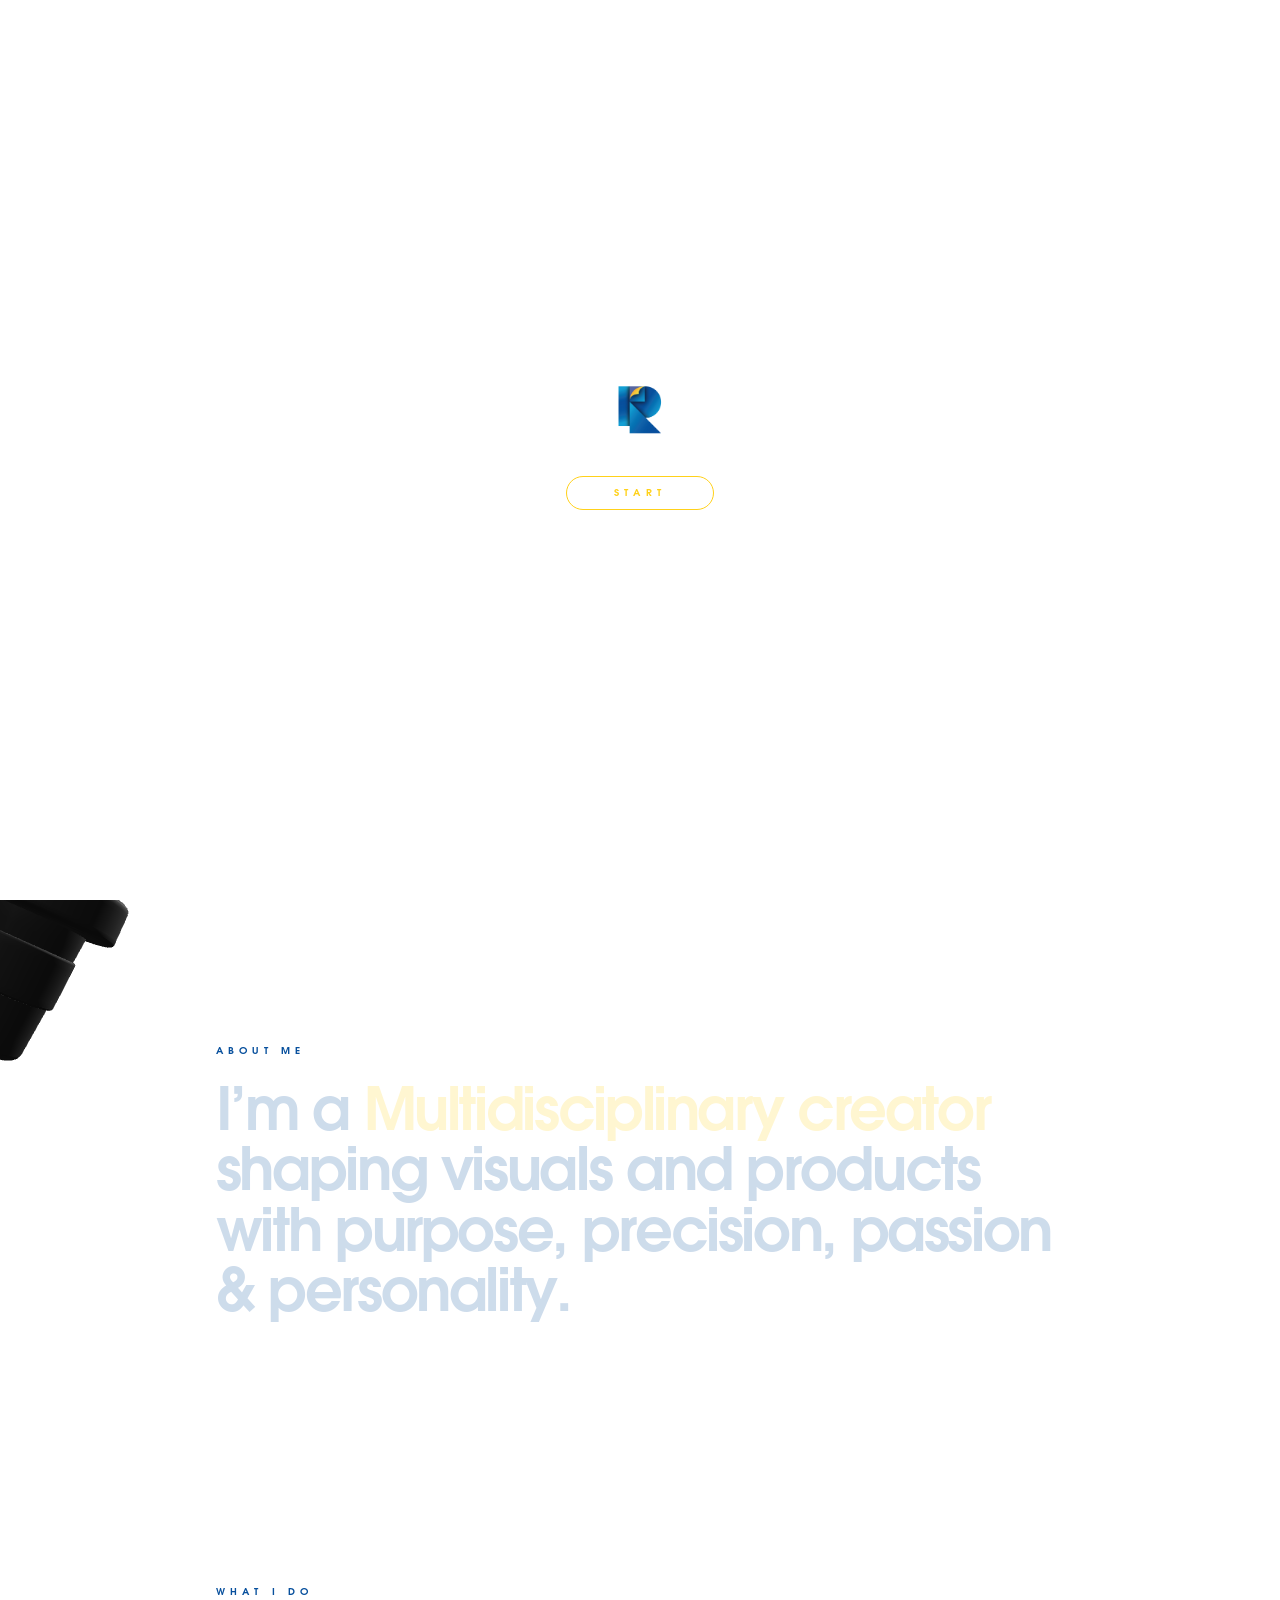
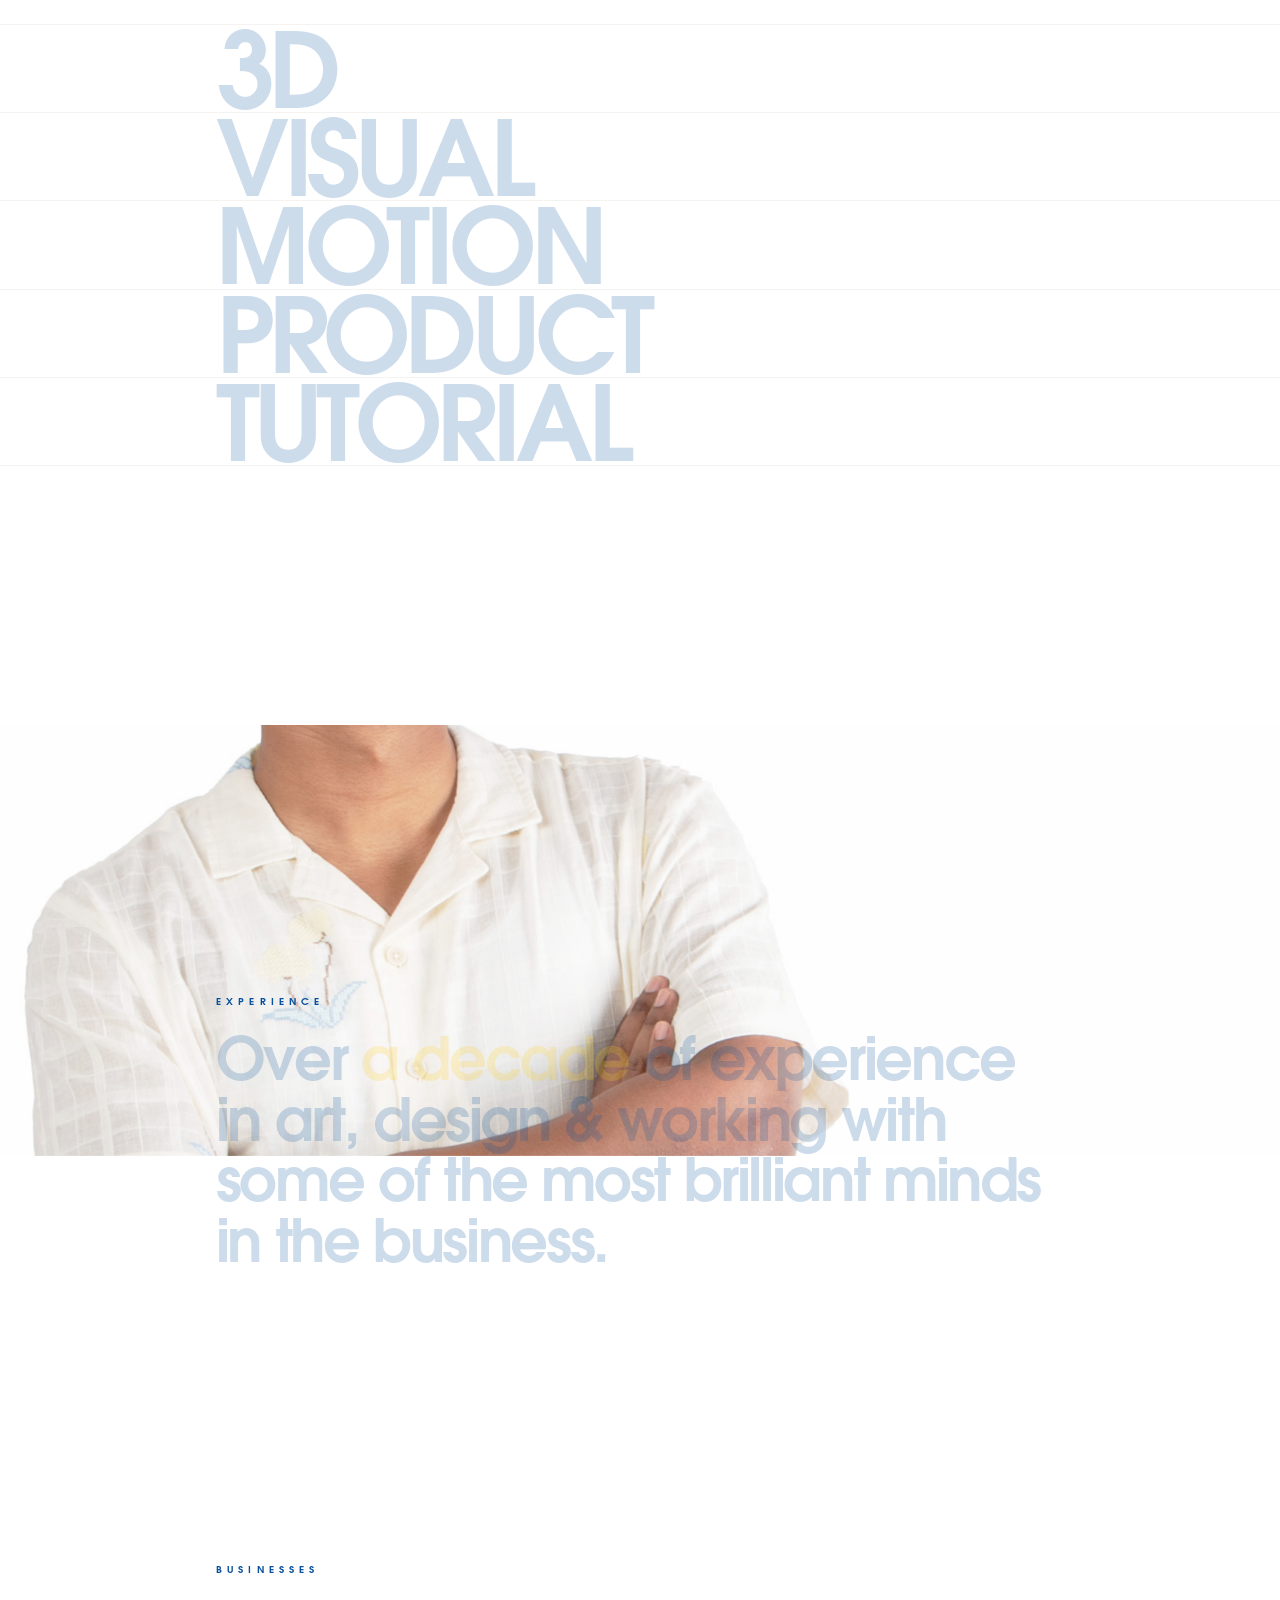
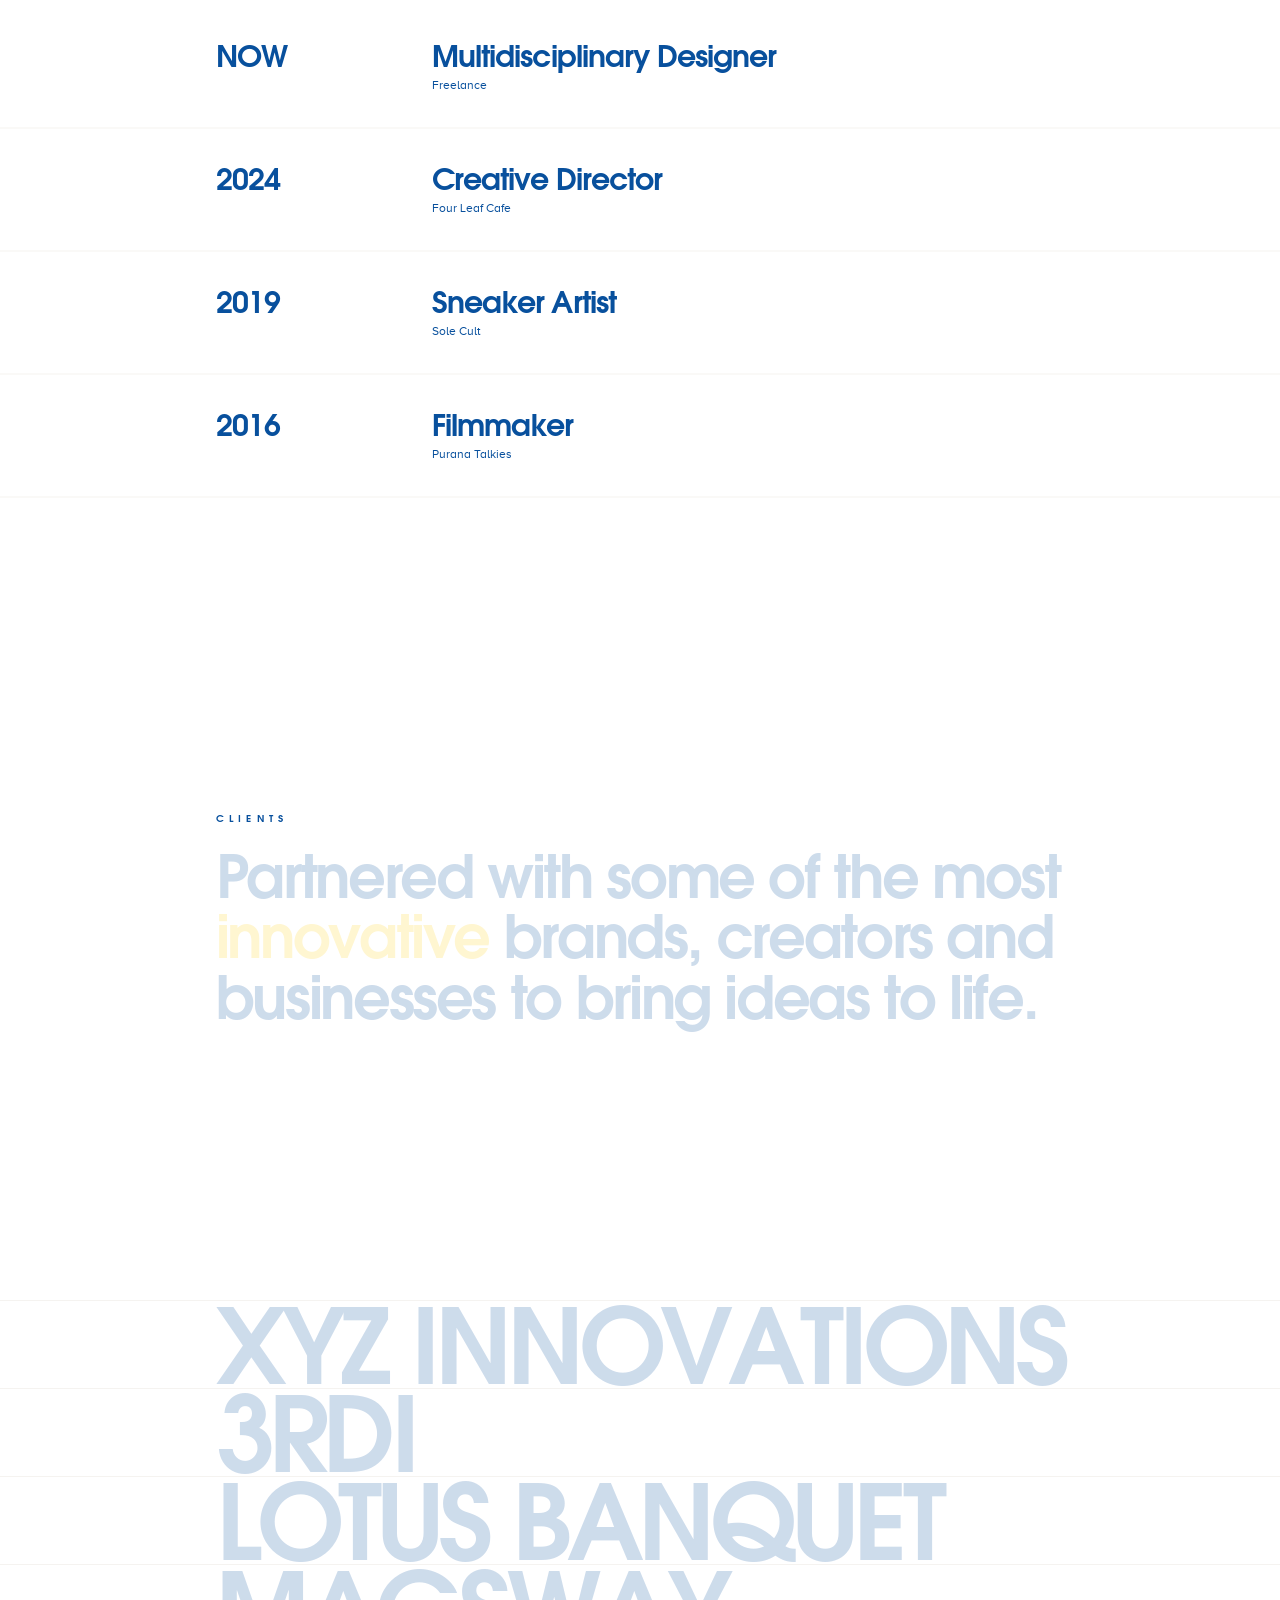
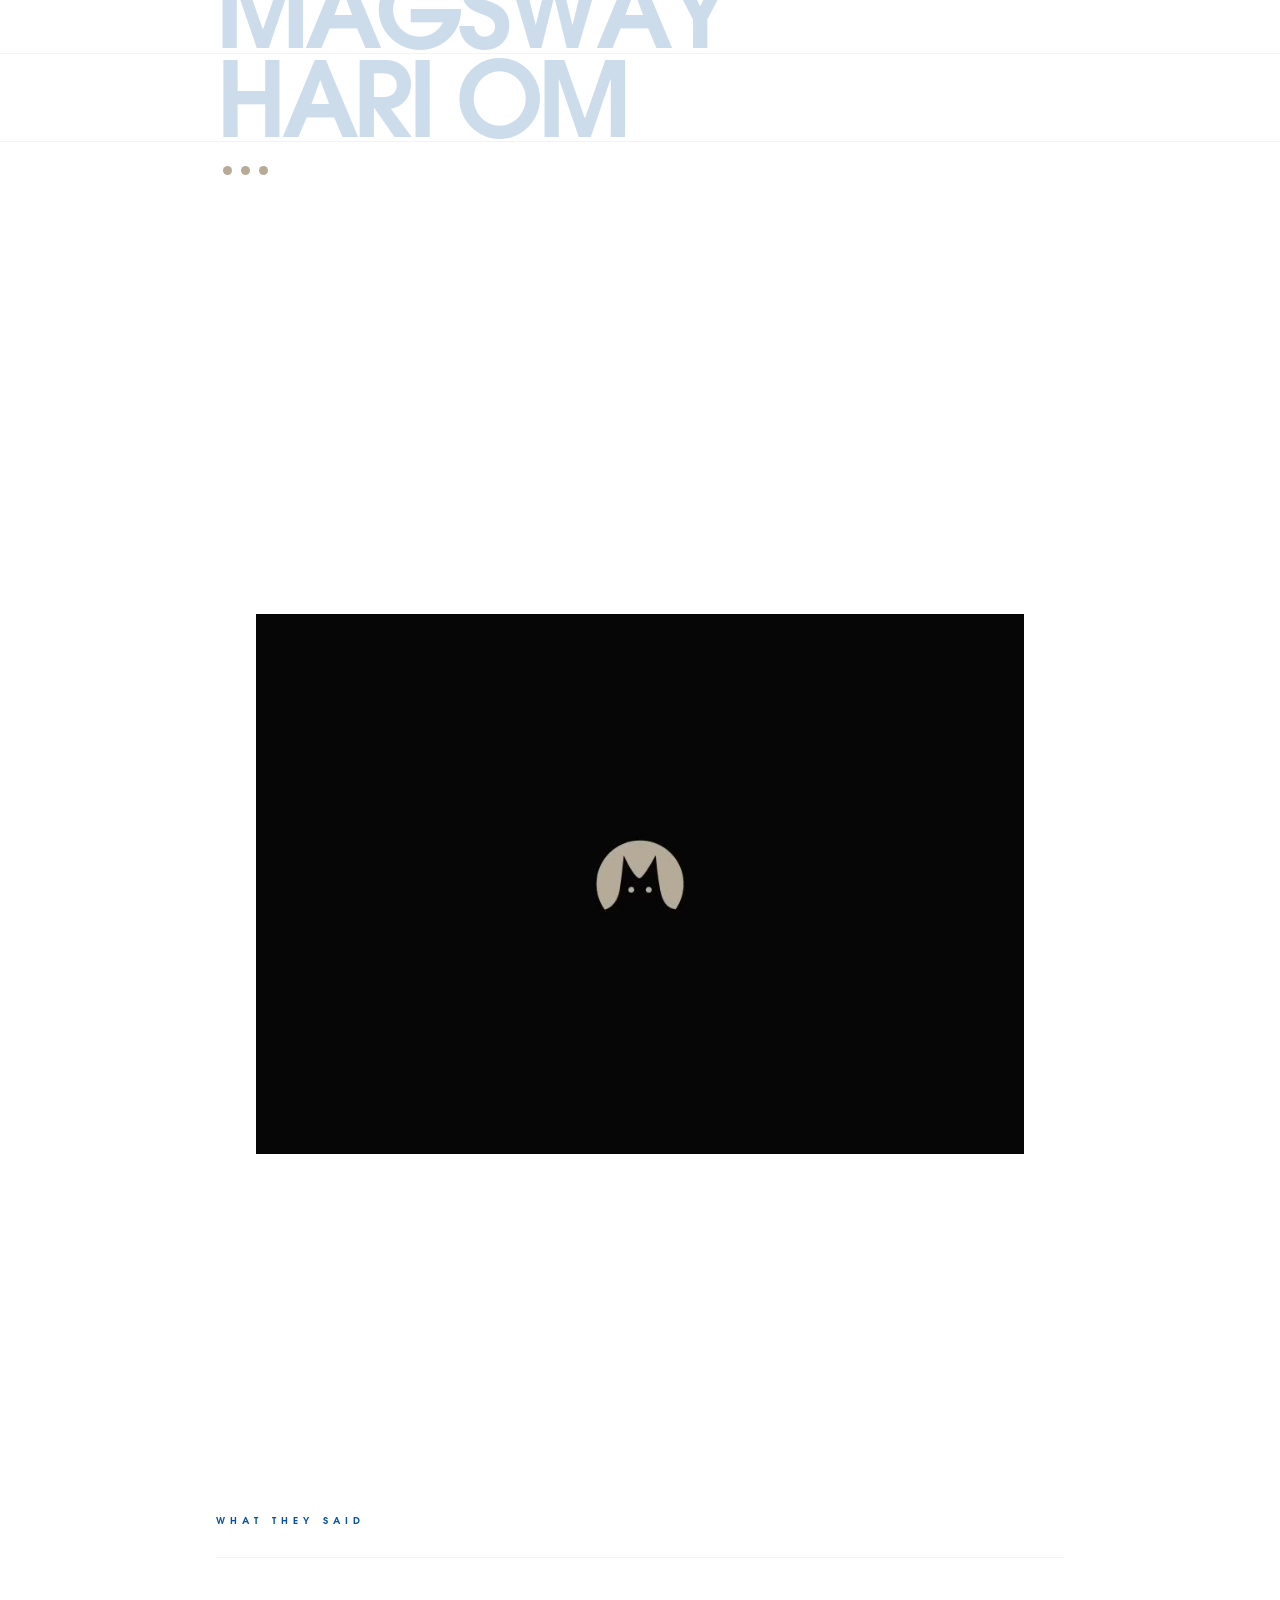
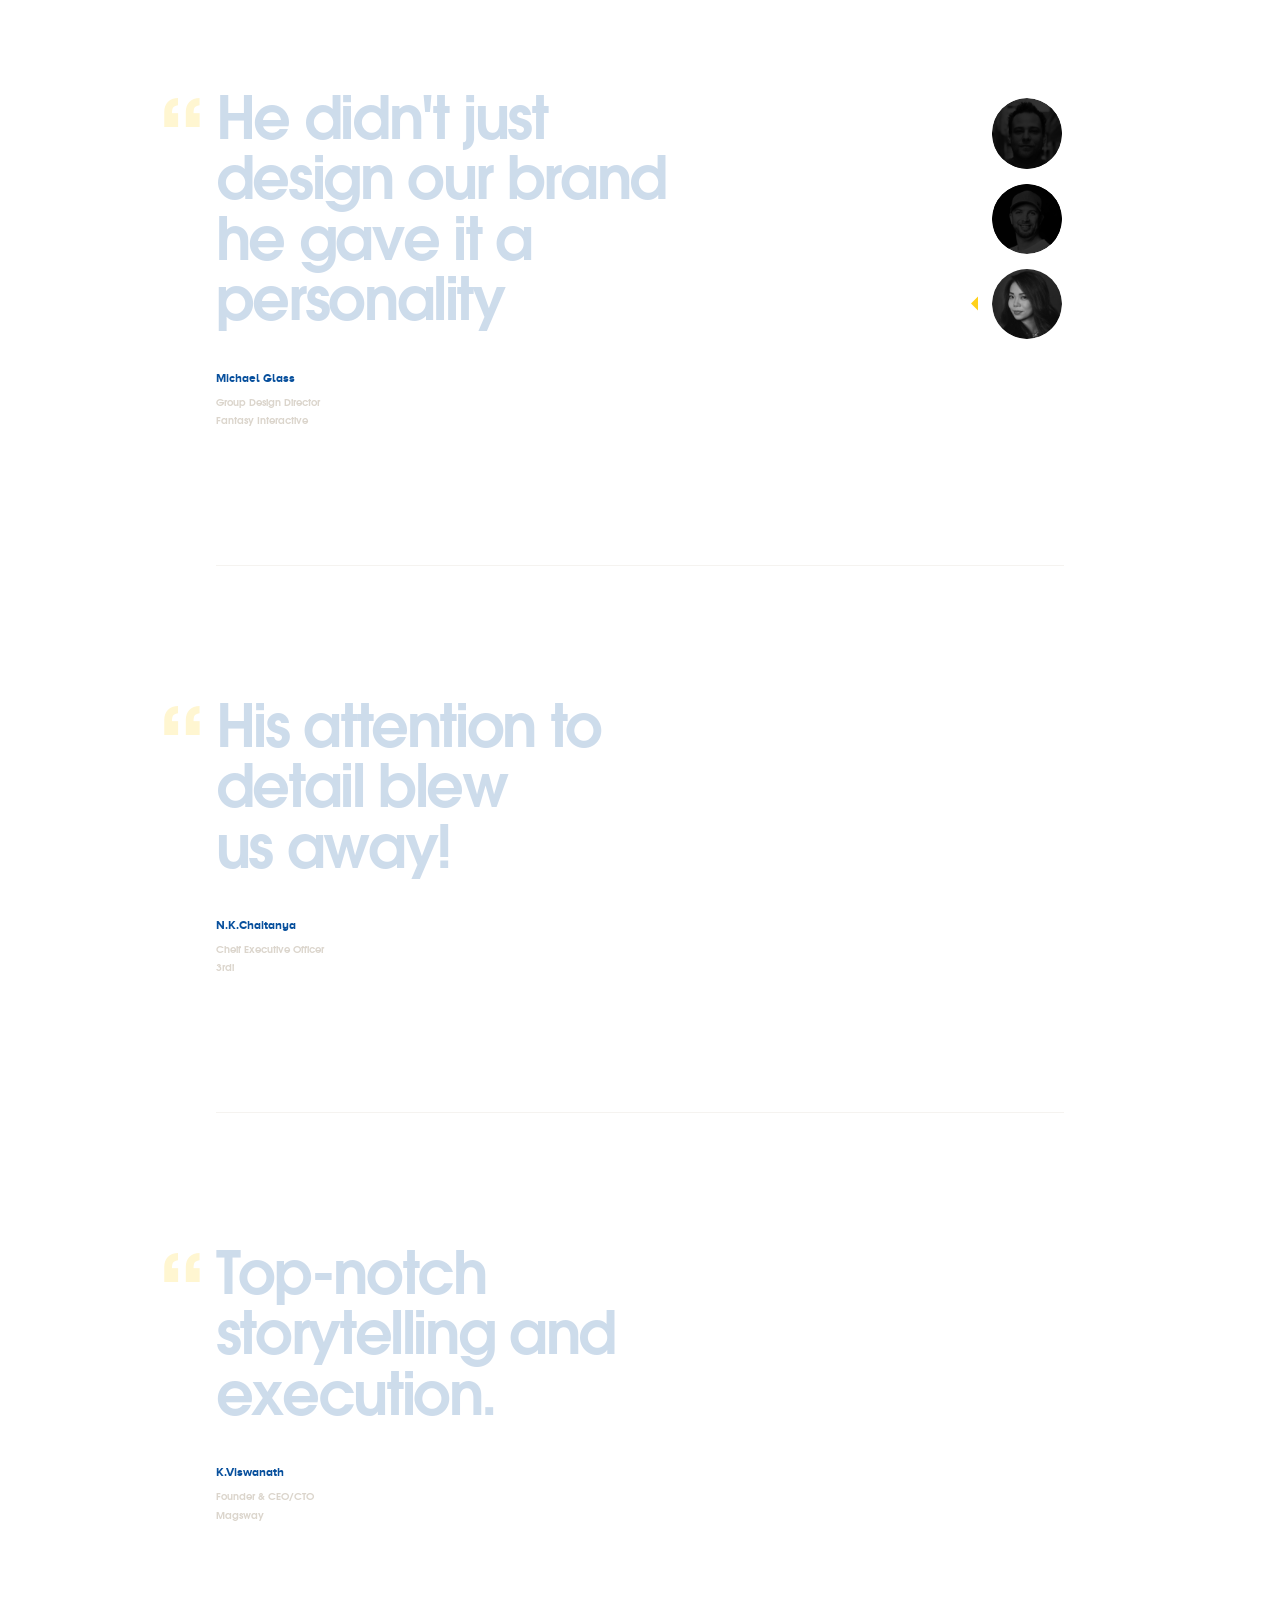
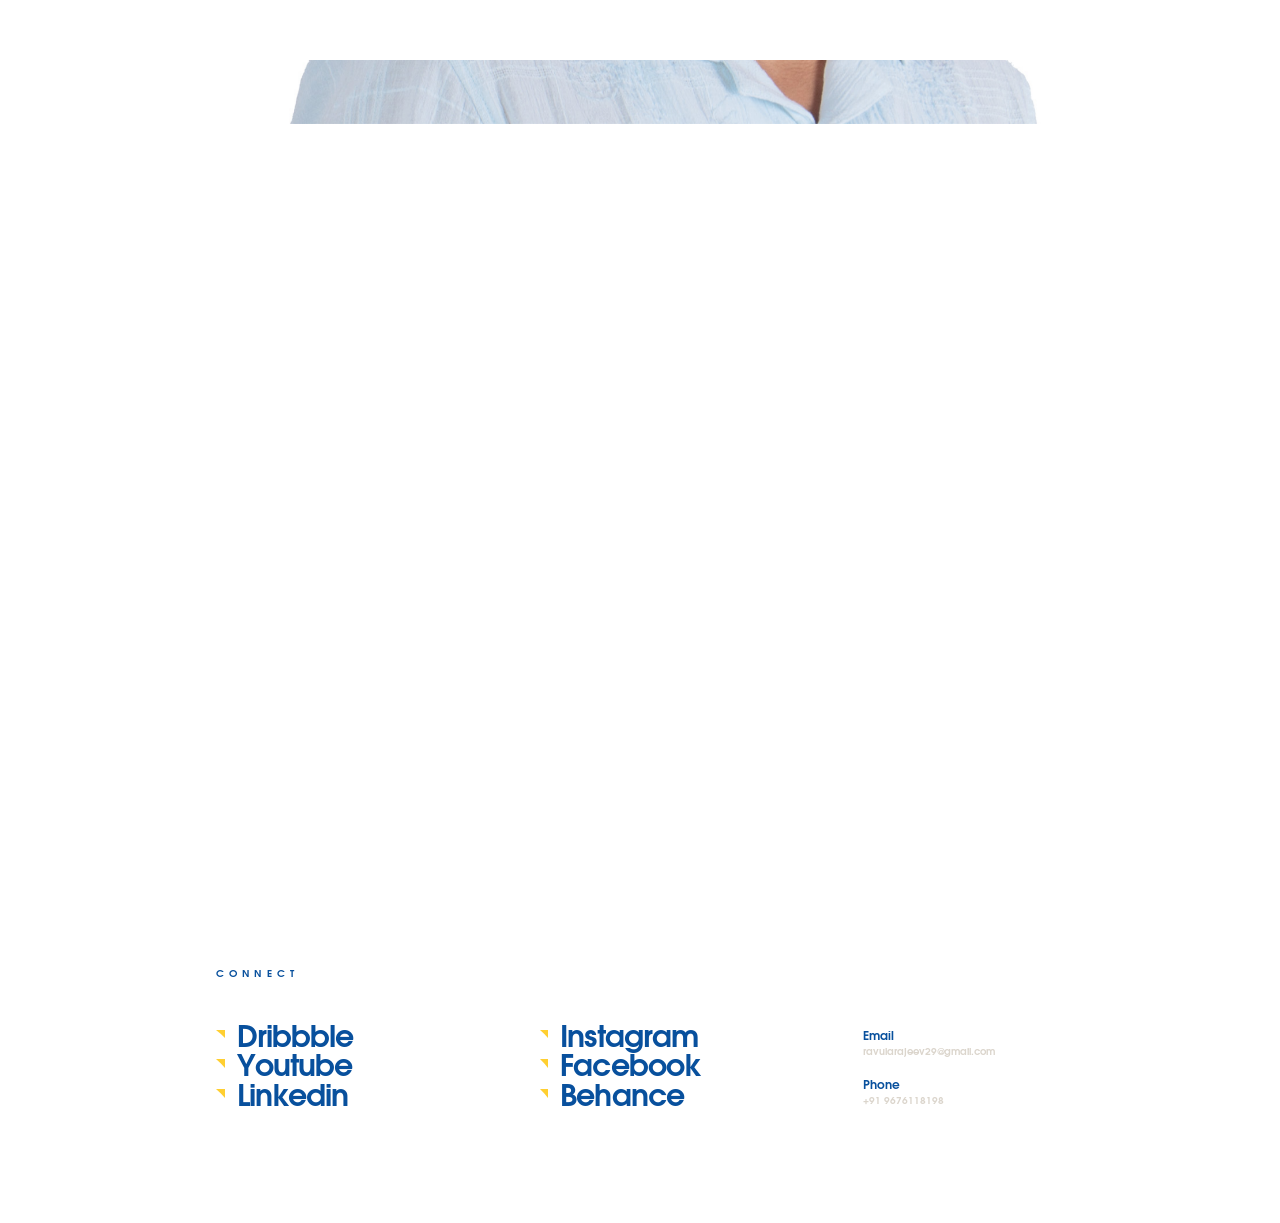
==== commit 94e117c2: "Update index.html" ====
--- a/index.html
+++ b/index.html
@@ -1384,18 +1384,31 @@
             <li class="social js-social"><a class="social_link social_link__youtube" href="https://www.youtube.com/@rajeevravula" target="_blank" aria-label="Visit my YouTube channel"><img src="assets/icons/ic-ytb.svg" class="svg" alt="YouTube icon"></a></li>
             <li class="social js-social"><a class="social_link social_link__linkedin" href="https://www.linkedin.com/in/rajeev-ravula-b537a52b9/" target="_blank" aria-label="Visit my LinkedIn profile"><img src="assets/icons/ic-in.svg" class="svg" alt="LinkedIn icon"></a></li>
         </ul><button class="footer_sound js-cursor-extend js-footer_sound desc text-uppercase btn-clear"><span class="footer_sound_label">Sound</span> <span class="footer_sound_list"><span class="footer_sound_list_item js-footer_sound_list_item__on">On</span> <span class="footer_sound_list_item js-footer_sound_list_item__off">Off</span></span></button></footer>
-      <audio loop class="js-web-sound" src="assets/mp3/upbeat-rock-funky-groove-118727.mp3"></audio>
-    
+<audio loop class="js-web-sound" src="assets/mp3/upbeat-rock-funky-groove-118727.mp3"></audio>
+<script>
+  const audio = document.querySelector(".js-web-sound");
 
-    <script>
-        window.addEventListener('click', function() {
-            var audio = document.querySelector('.js-web-sound');
-            if (audio && audio.paused) {
-                audio.play().catch(function(){});
-            }
-        }, { once: true });
-    </script>
+  function startAudio() {
+    if (audio && audio.paused) {
+      audio.play().catch(() => {});
+    }
+    document.removeEventListener("click", startAudio);
+    document.removeEventListener("scroll", startAudio);
+    document.removeEventListener("keydown", startAudio);
+    document.removeEventListener("touchstart", startAudio);
+    document.removeEventListener("mousemove", startAudio);
+  }
 
+  // Try autoplay immediately (works if browser allows it)
+  audio.play().catch(() => {
+    // If blocked, wait for first interaction
+    document.addEventListener("click", startAudio);
+    document.addEventListener("scroll", startAudio);
+    document.addEventListener("keydown", startAudio);
+    document.addEventListener("touchstart", startAudio);
+    document.addEventListener("mousemove", startAudio); // catches first mouse movement
+  });
+</script>
 
     <script data-cfasync="false" src="/cdn-cgi/scripts/5c5dd728/cloudflare-static/email-decode.min.js"></script>
 </body>
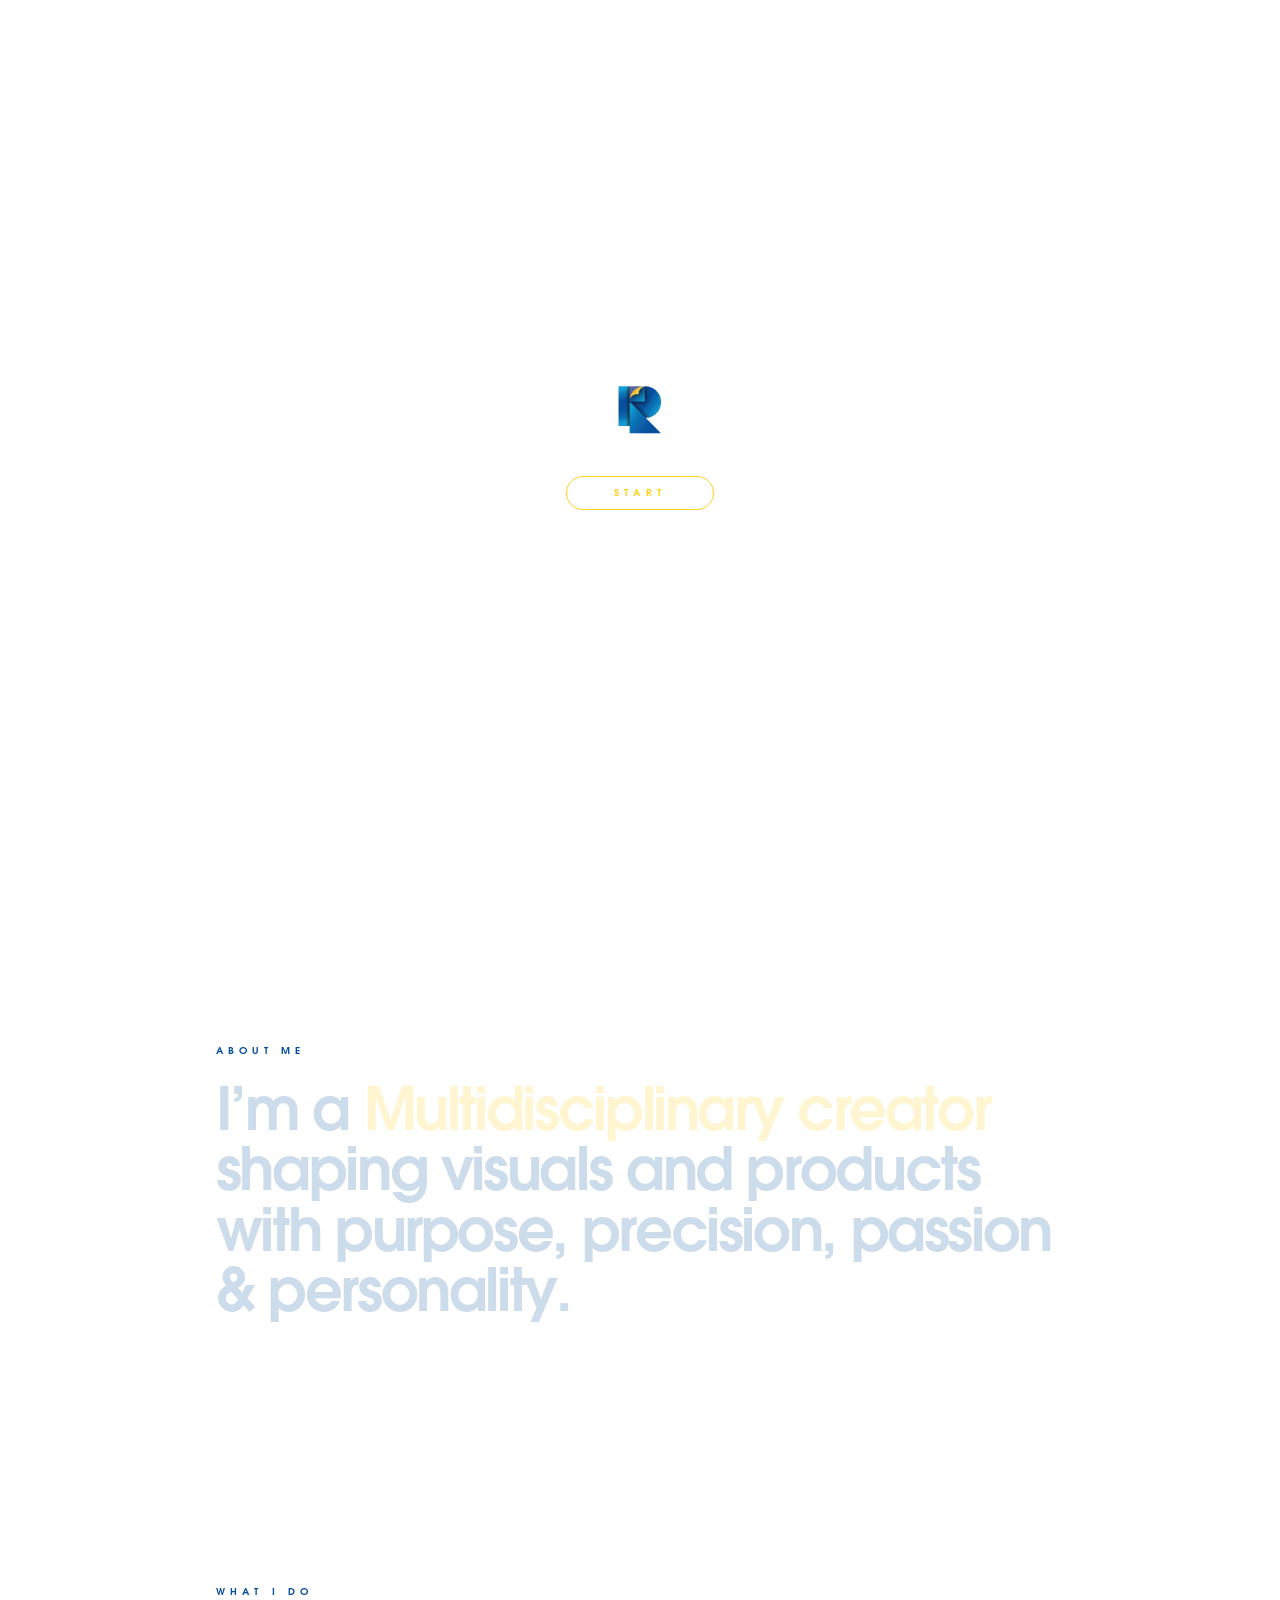
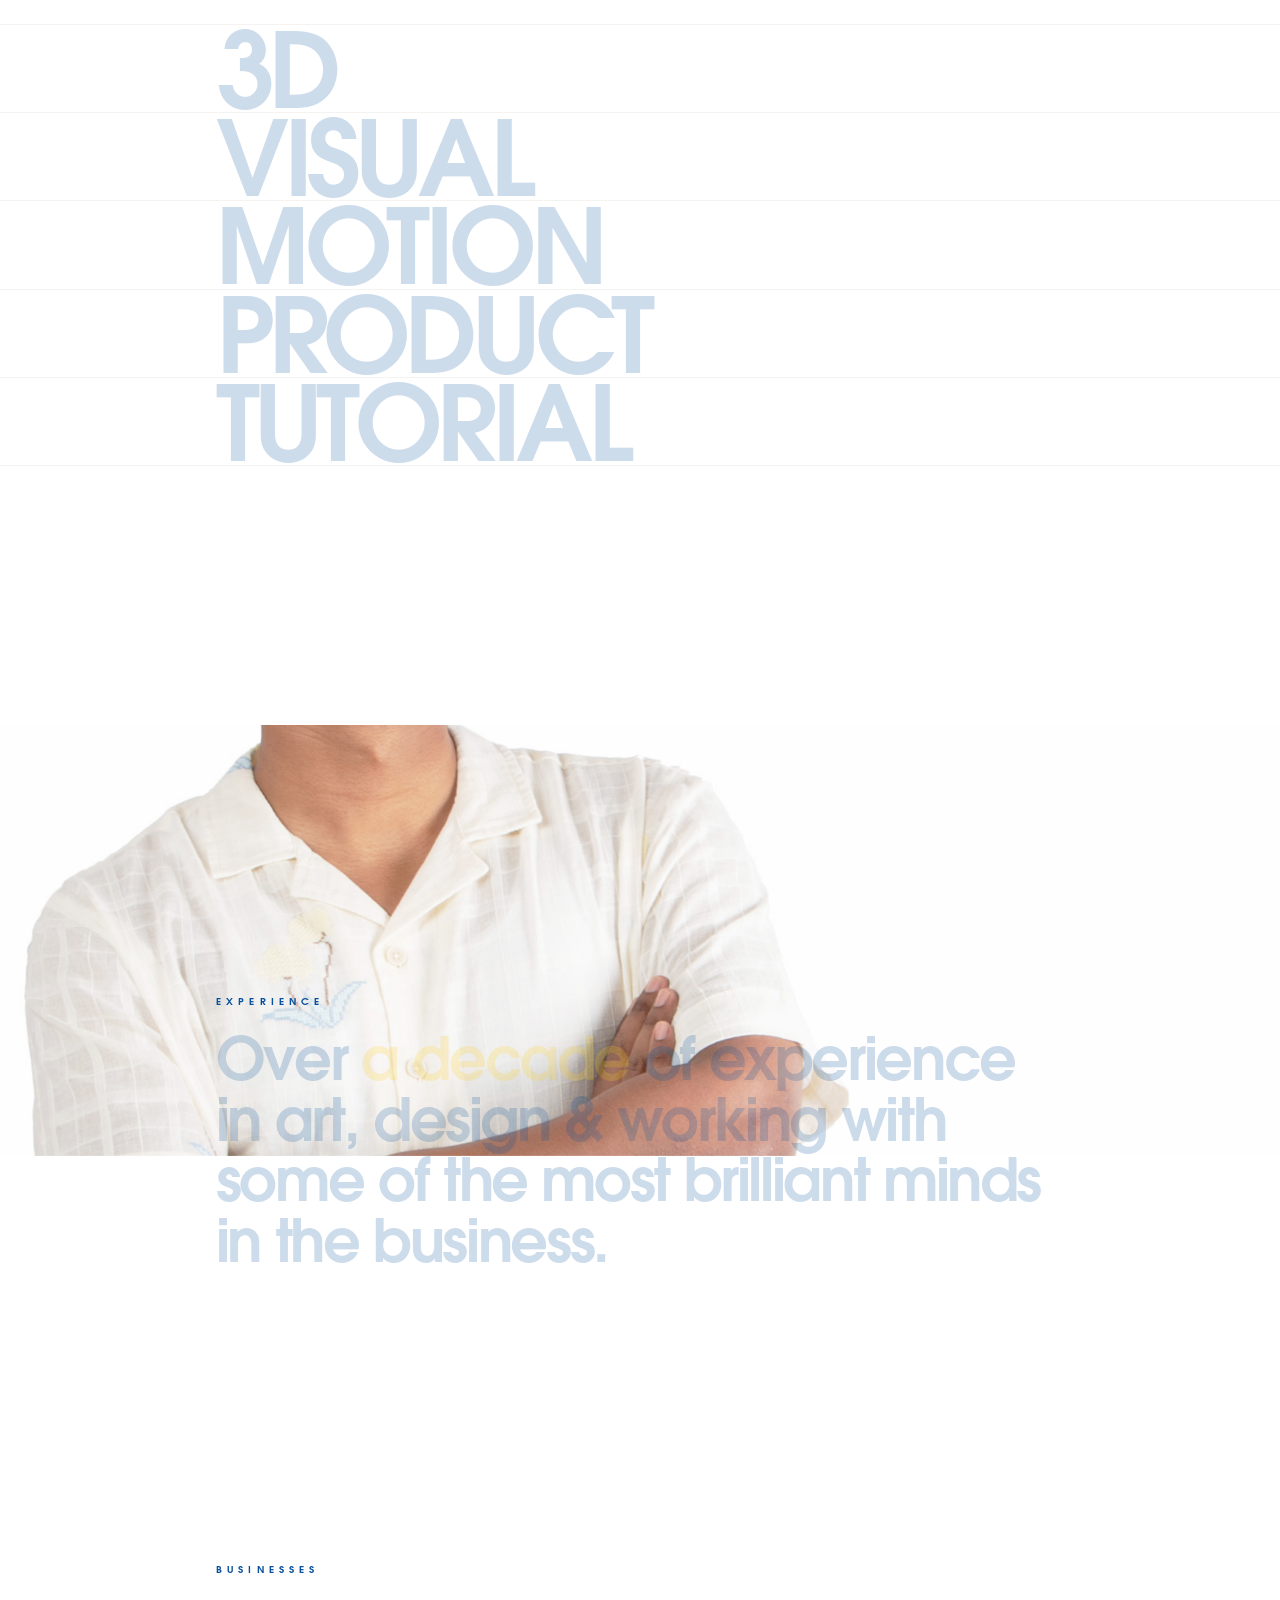
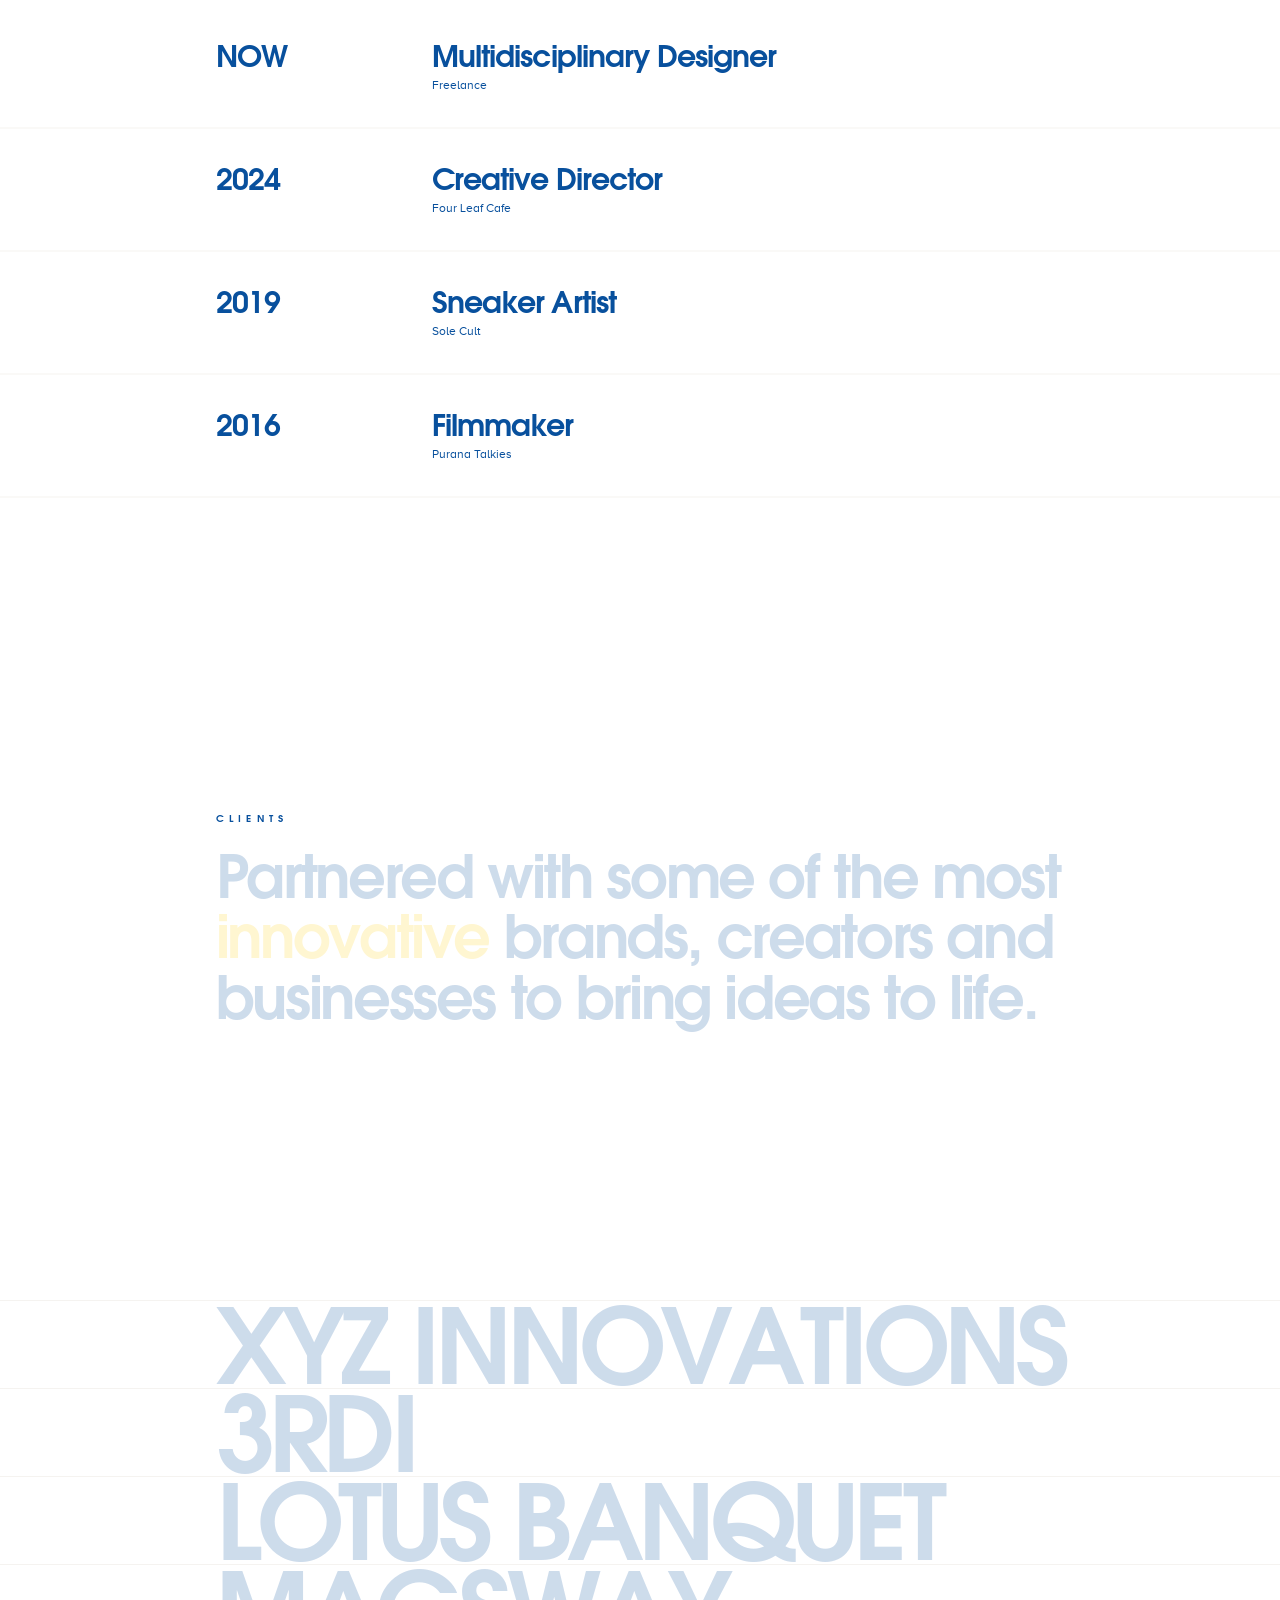
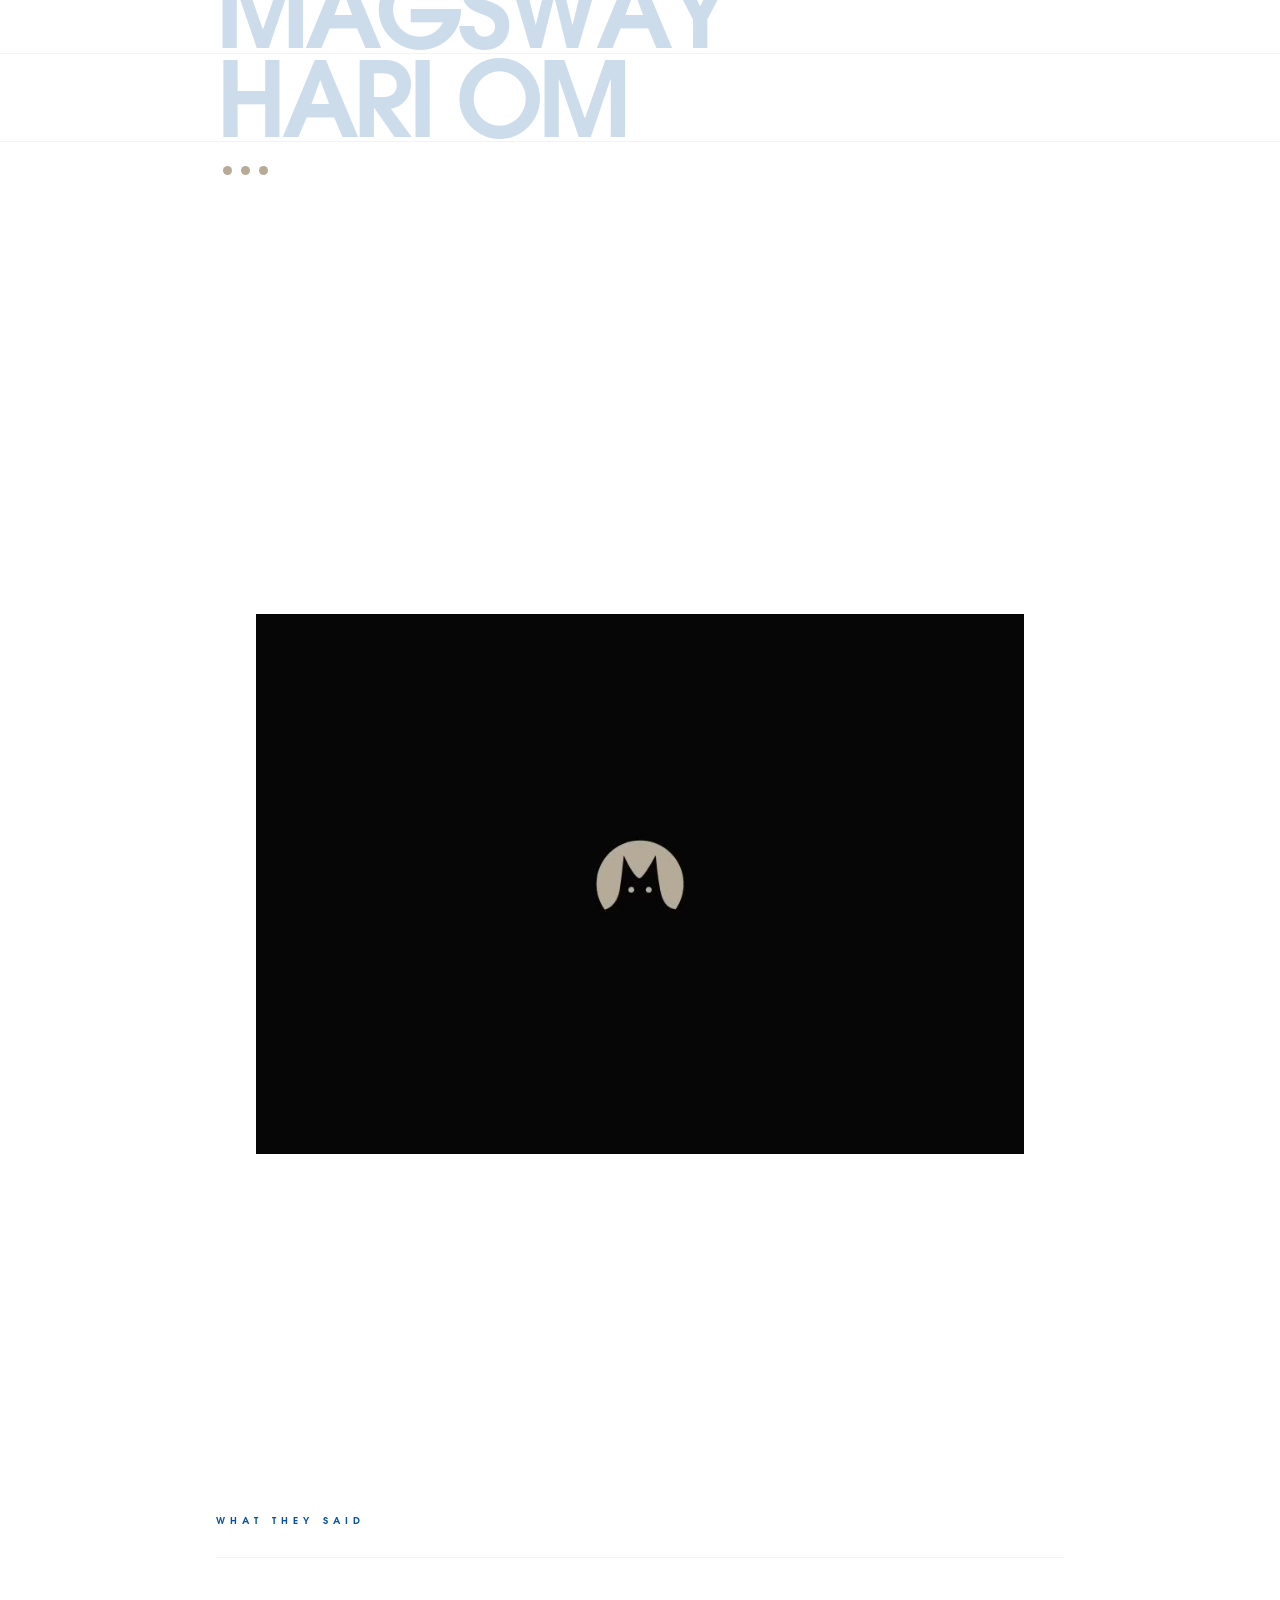
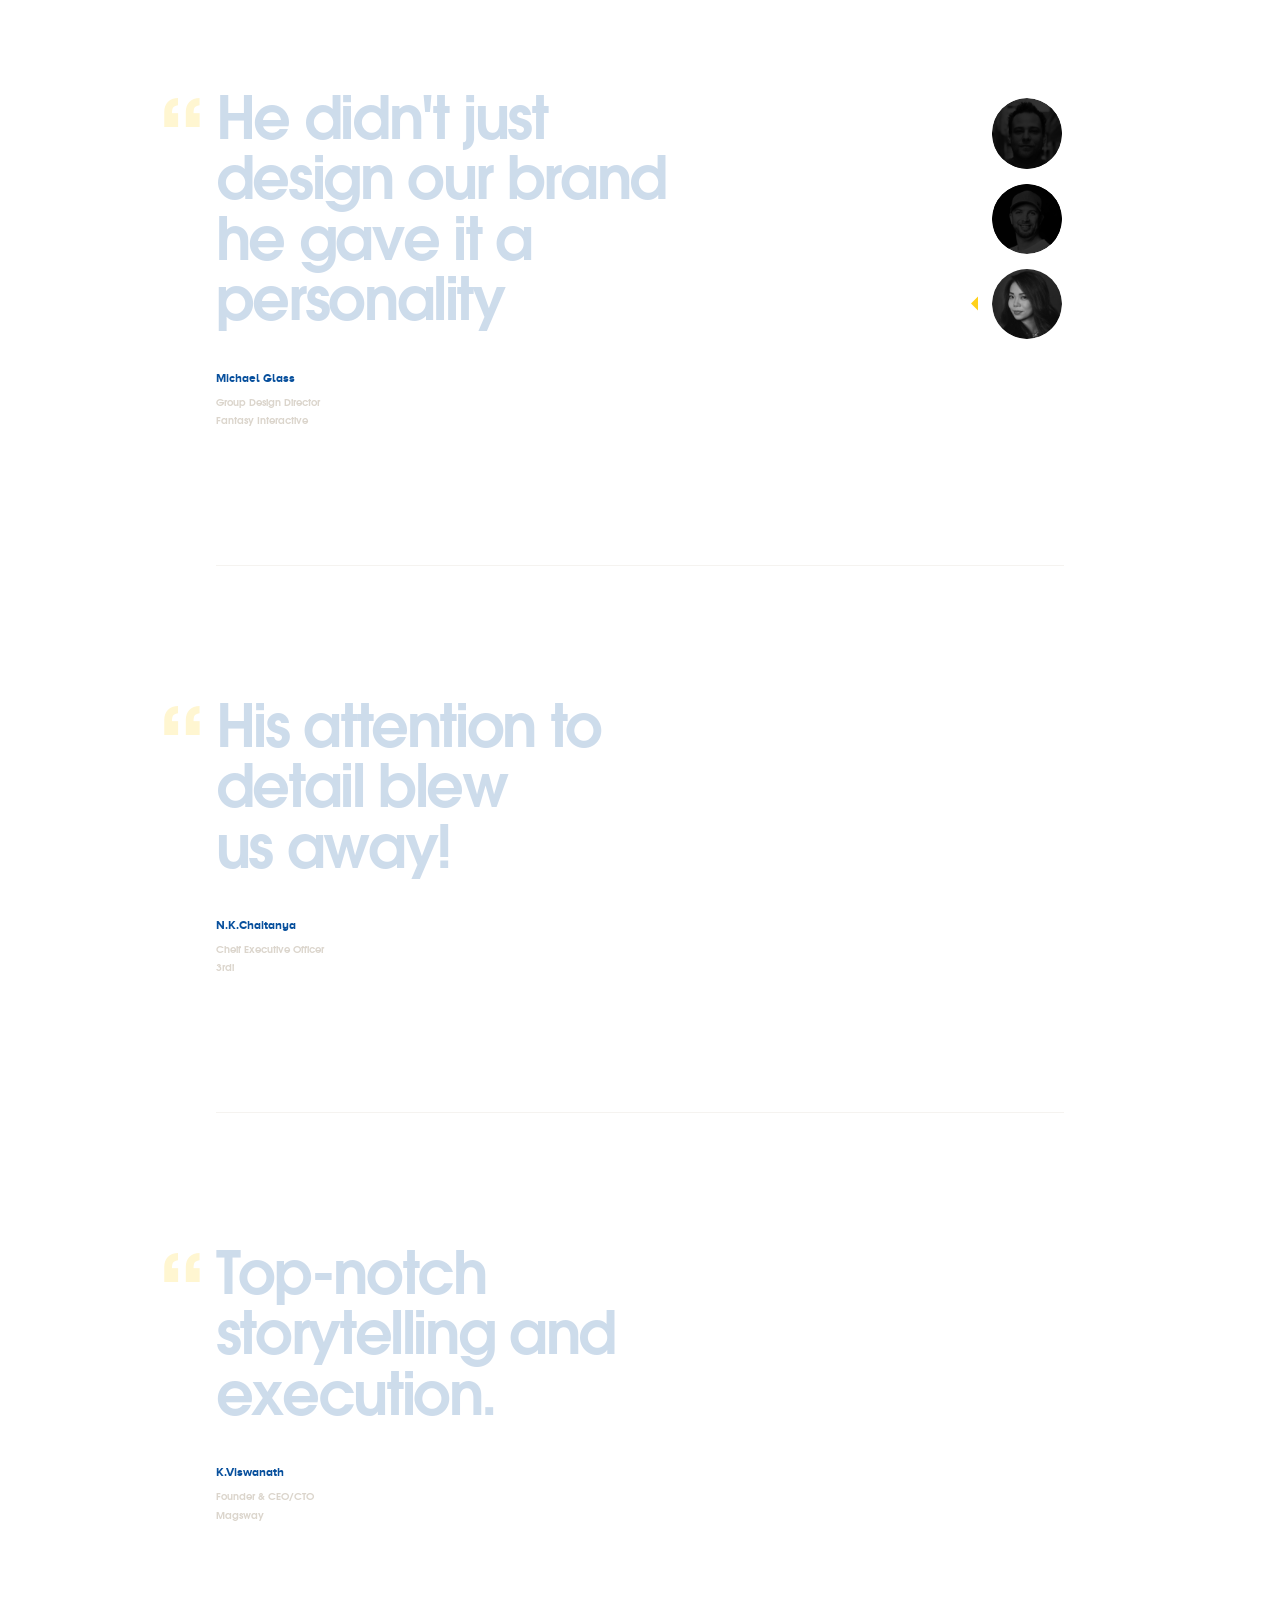
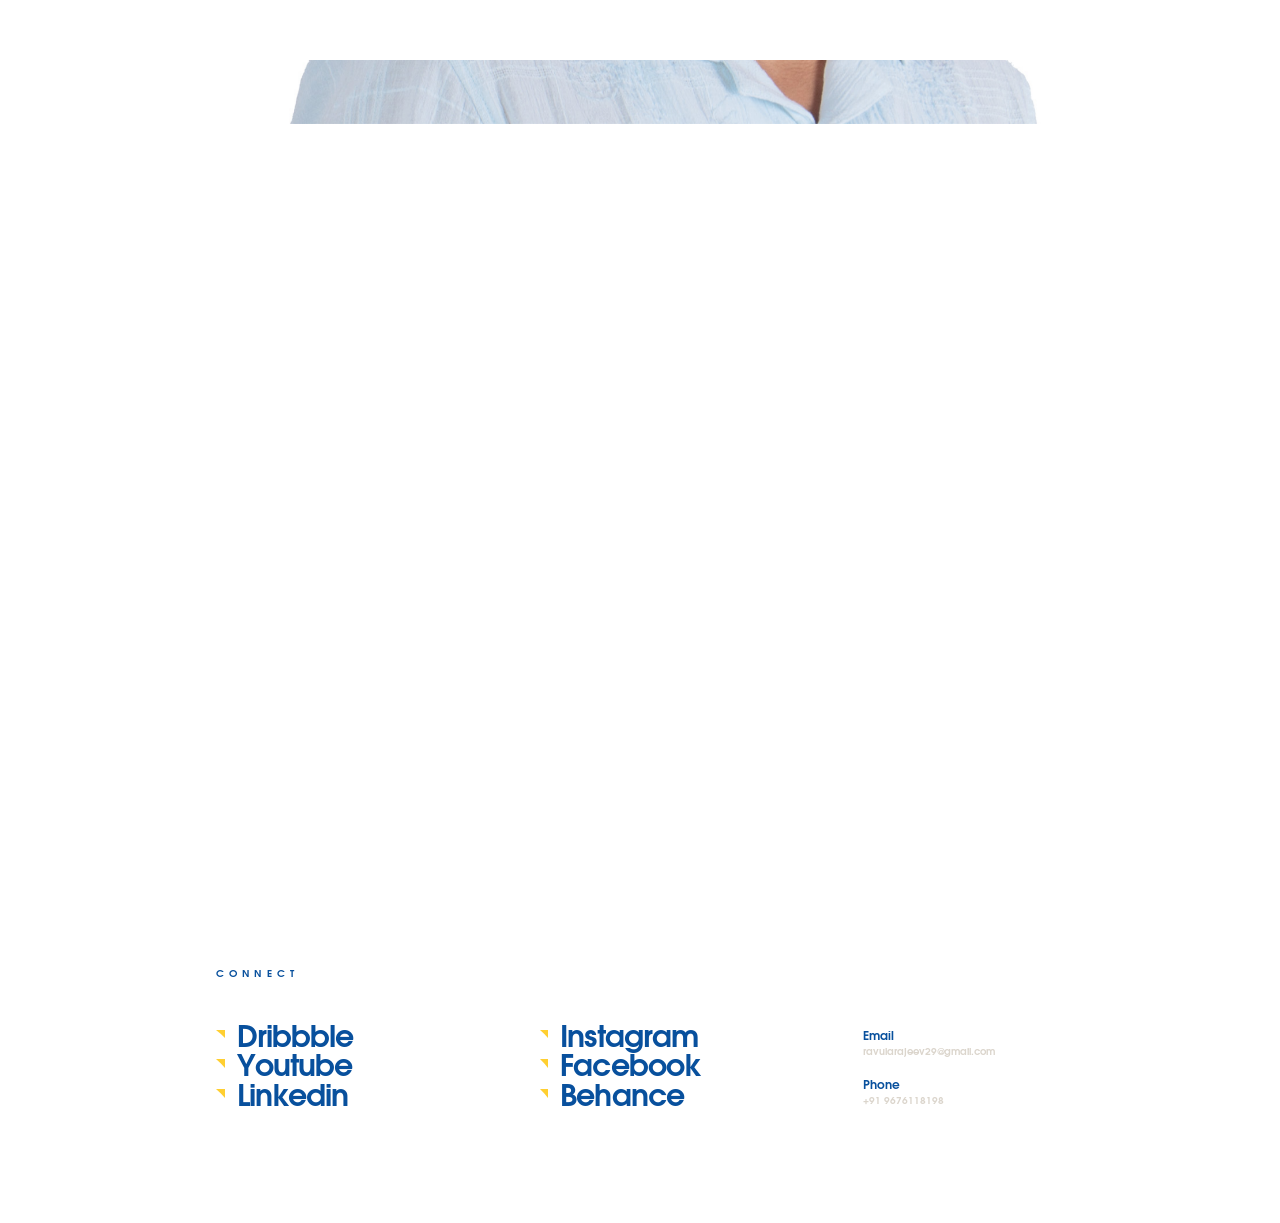
==== commit 3a4a6473: "Update index.html" ====
--- a/index.html
+++ b/index.html
@@ -1390,26 +1390,36 @@
 
   function startAudio() {
     if (audio && audio.paused) {
-      audio.play().catch(() => {});
+      let playPromise = audio.play();
+      
+      if (playPromise !== undefined) {
+        playPromise.then(() => {
+          // Playback succeeded! Now we can safely remove the event listeners.
+          document.removeEventListener("click", startAudio);
+          document.removeEventListener("keydown", startAudio);
+          document.removeEventListener("touchstart", startAudio);
+        }).catch((error) => {
+          // Playback was still blocked. We do NOT remove listeners, 
+          // so the script can try again on the user's next click.
+          console.log("Audio playback waiting for user interaction.");
+        });
+      }
     }
-    document.removeEventListener("click", startAudio);
-    document.removeEventListener("scroll", startAudio);
-    document.removeEventListener("keydown", startAudio);
-    document.removeEventListener("touchstart", startAudio);
-    document.removeEventListener("mousemove", startAudio);
   }
 
-  // Try autoplay immediately (works if browser allows it)
-  audio.play().catch(() => {
-    // If blocked, wait for first interaction
-    document.addEventListener("click", startAudio);
-    document.addEventListener("scroll", startAudio);
-    document.addEventListener("keydown", startAudio);
-    document.addEventListener("touchstart", startAudio);
-    document.addEventListener("mousemove", startAudio); // catches first mouse movement
-  });
+  // Try autoplay immediately (will work if the browser allows it)
+  let initialPlayPromise = audio.play();
+  
+  if (initialPlayPromise !== undefined) {
+      initialPlayPromise.catch(() => {
+        // If blocked, wait for a VALID interaction (click, keydown, touch)
+        // Notice we removed 'mousemove' and 'scroll' as they ruin the process.
+        document.addEventListener("click", startAudio);
+        document.addEventListener("keydown", startAudio);
+        document.addEventListener("touchstart", startAudio);
+      });
+  }
 </script>
-
     <script data-cfasync="false" src="/cdn-cgi/scripts/5c5dd728/cloudflare-static/email-decode.min.js"></script>
 </body>
 </html>
